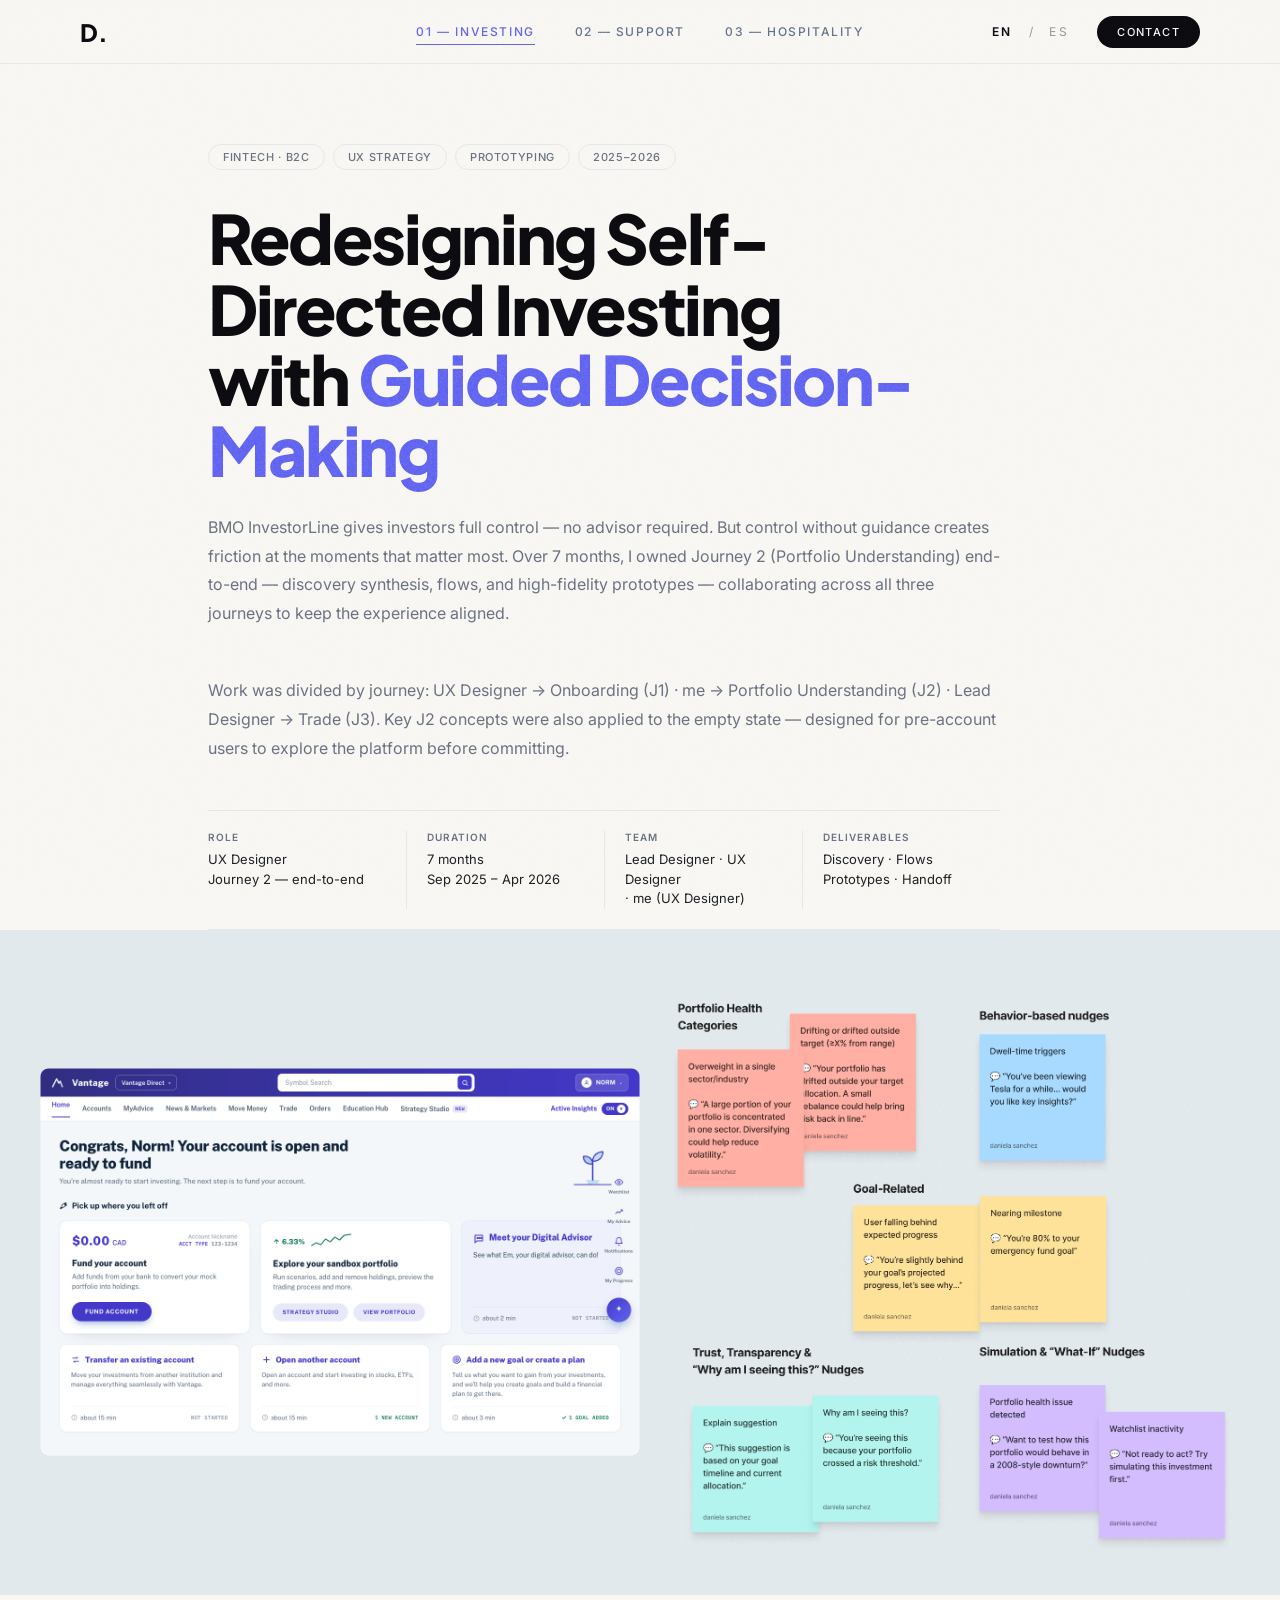
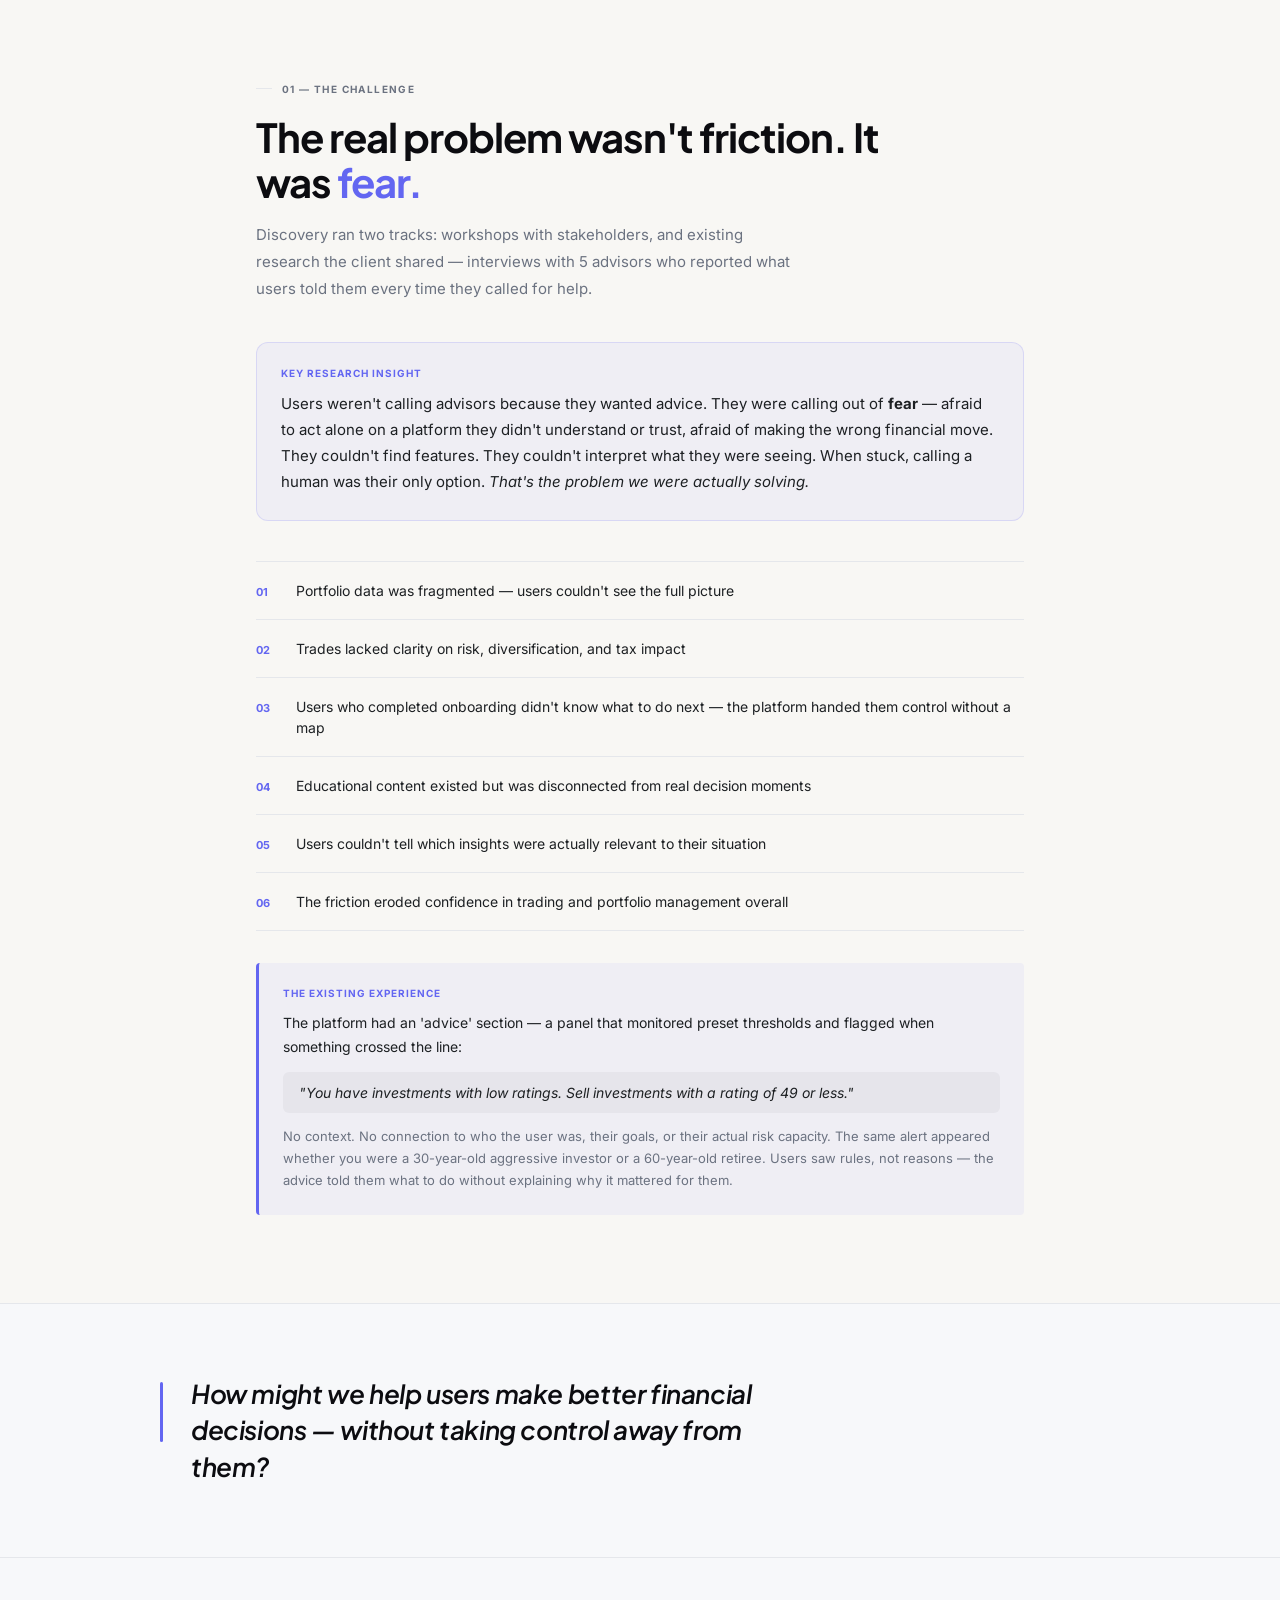
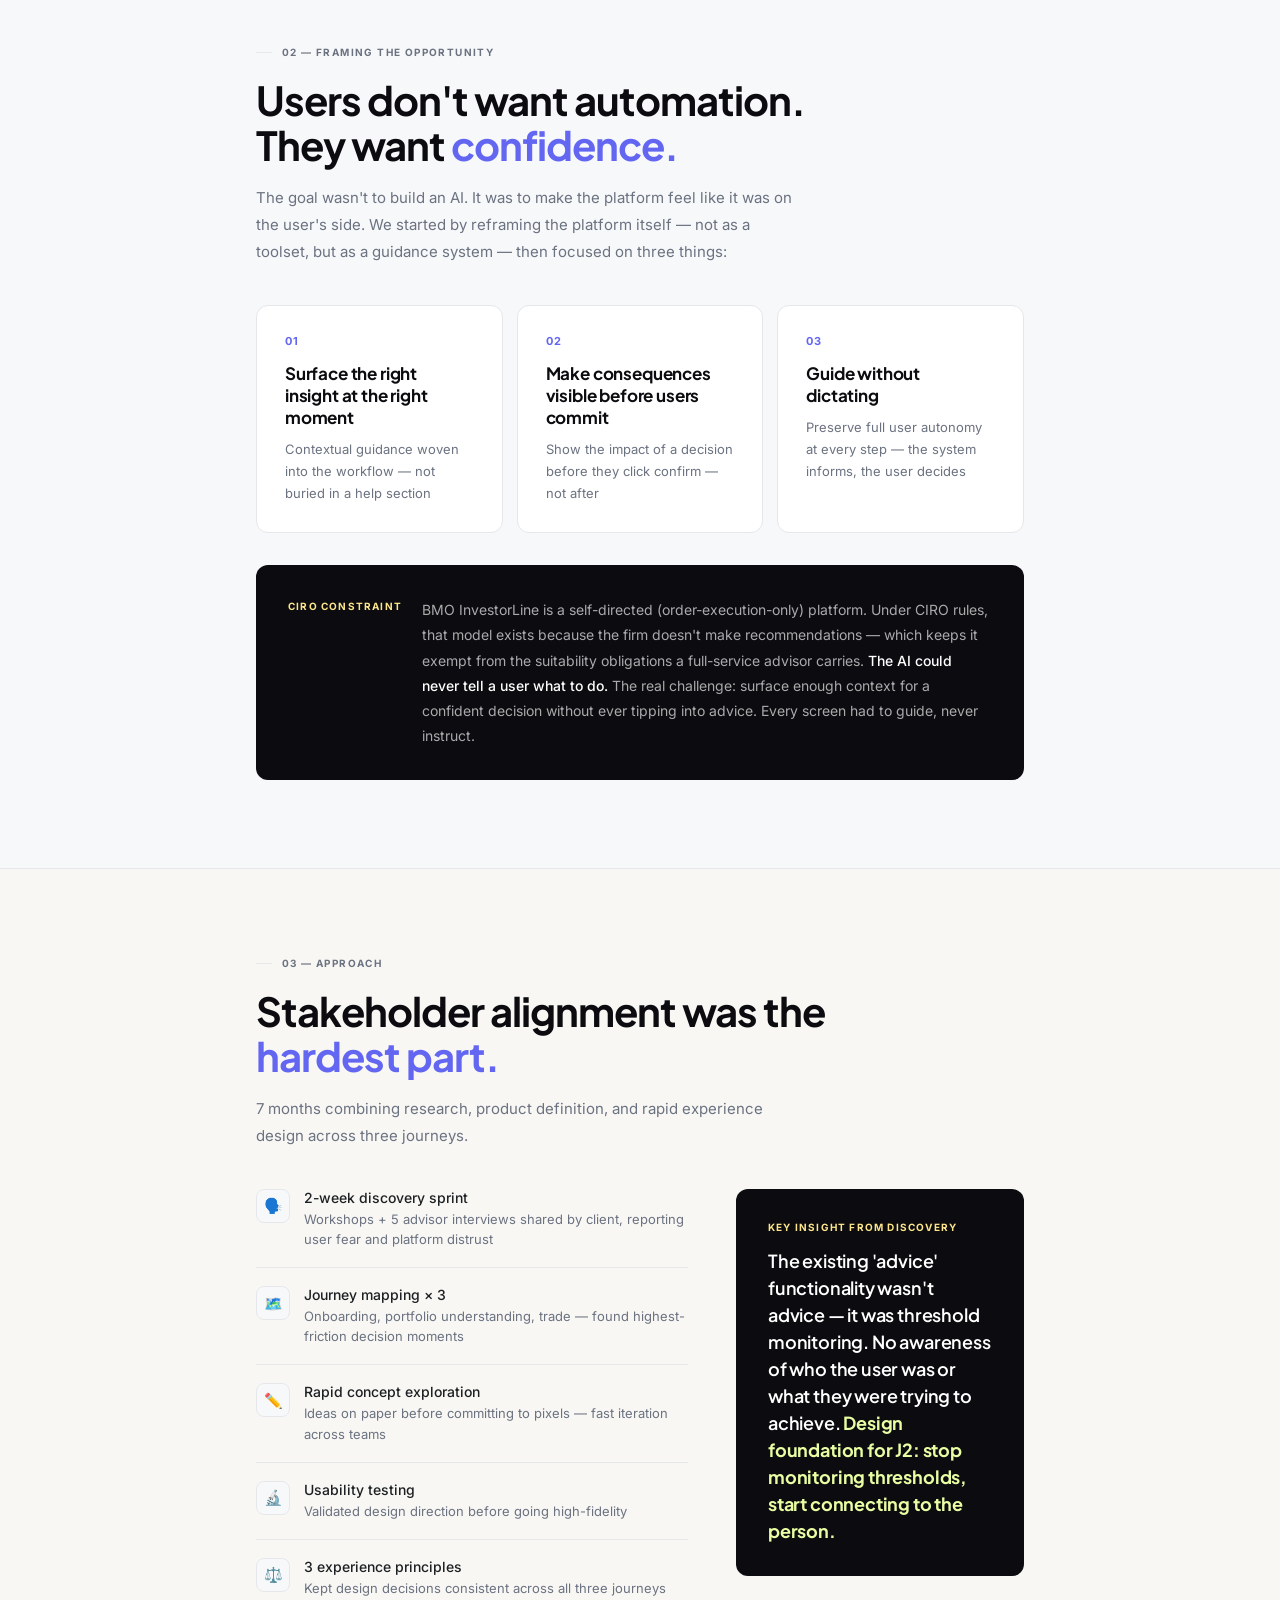
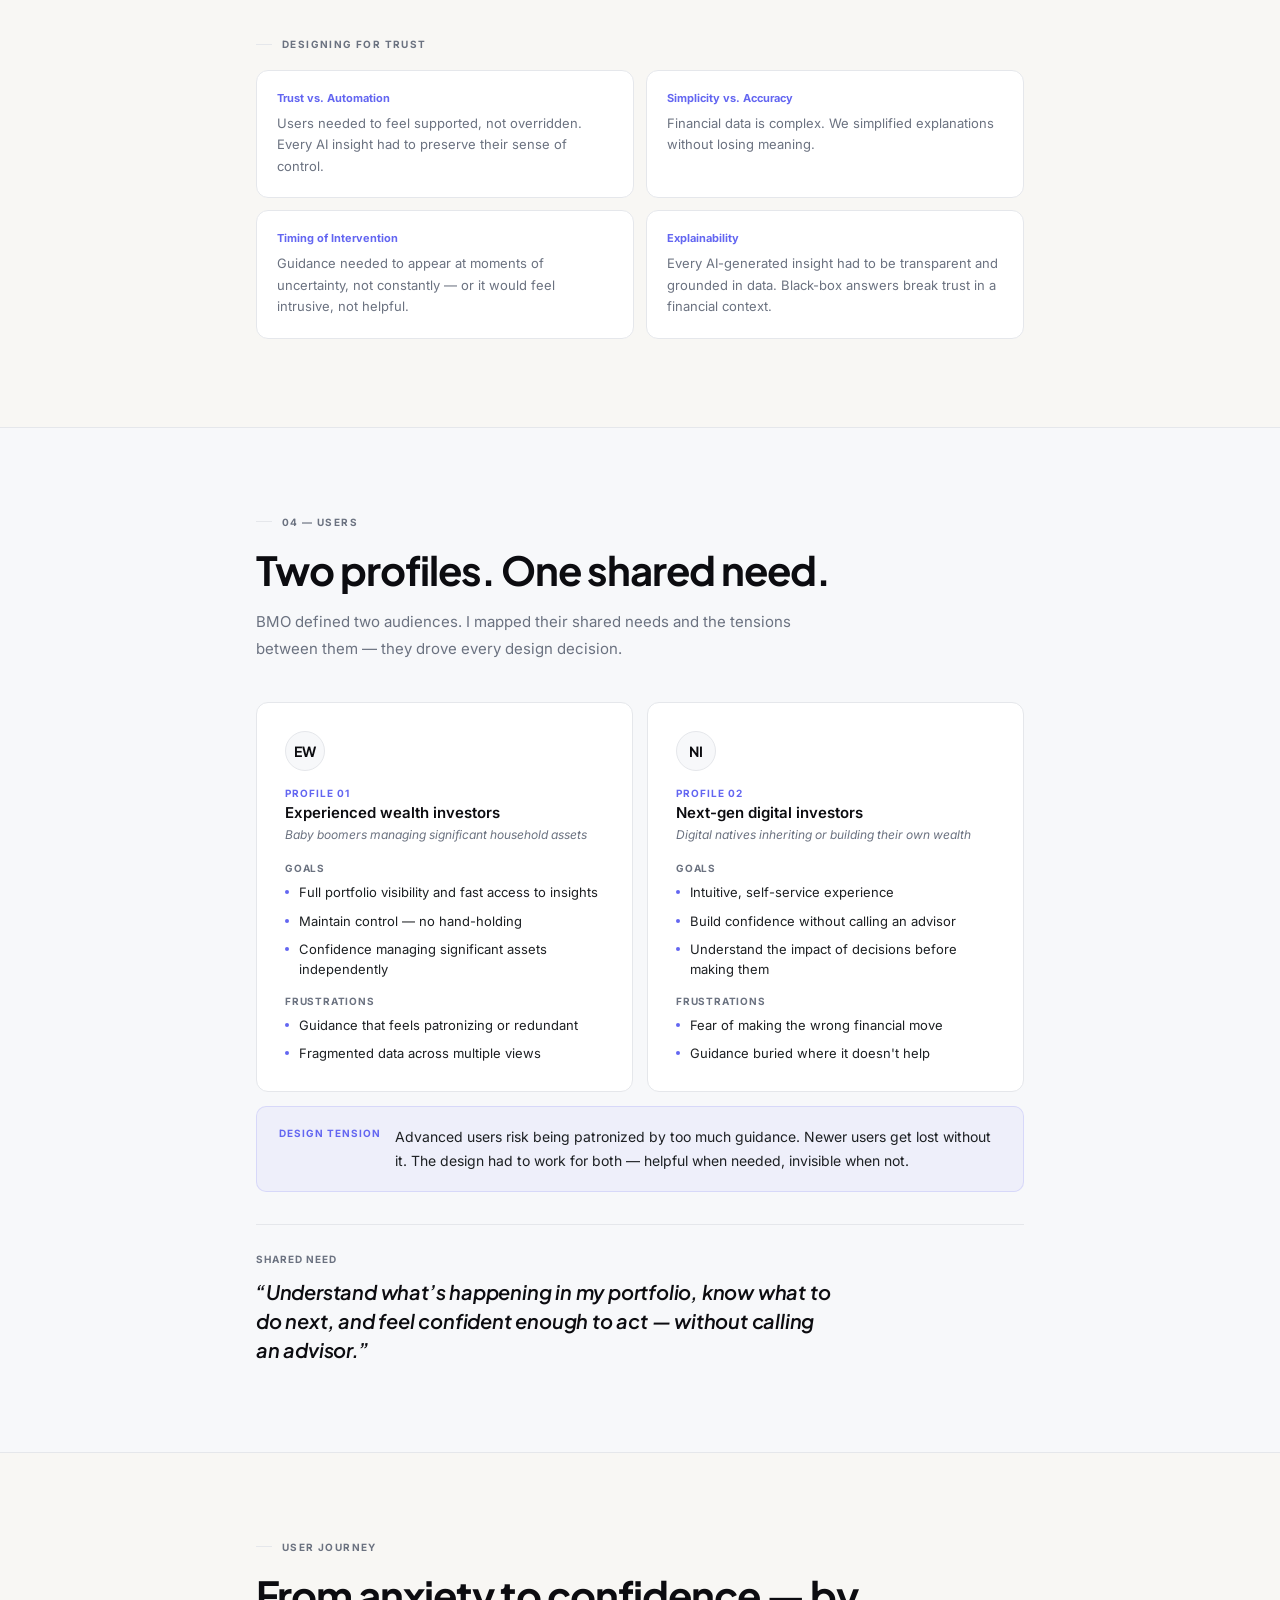
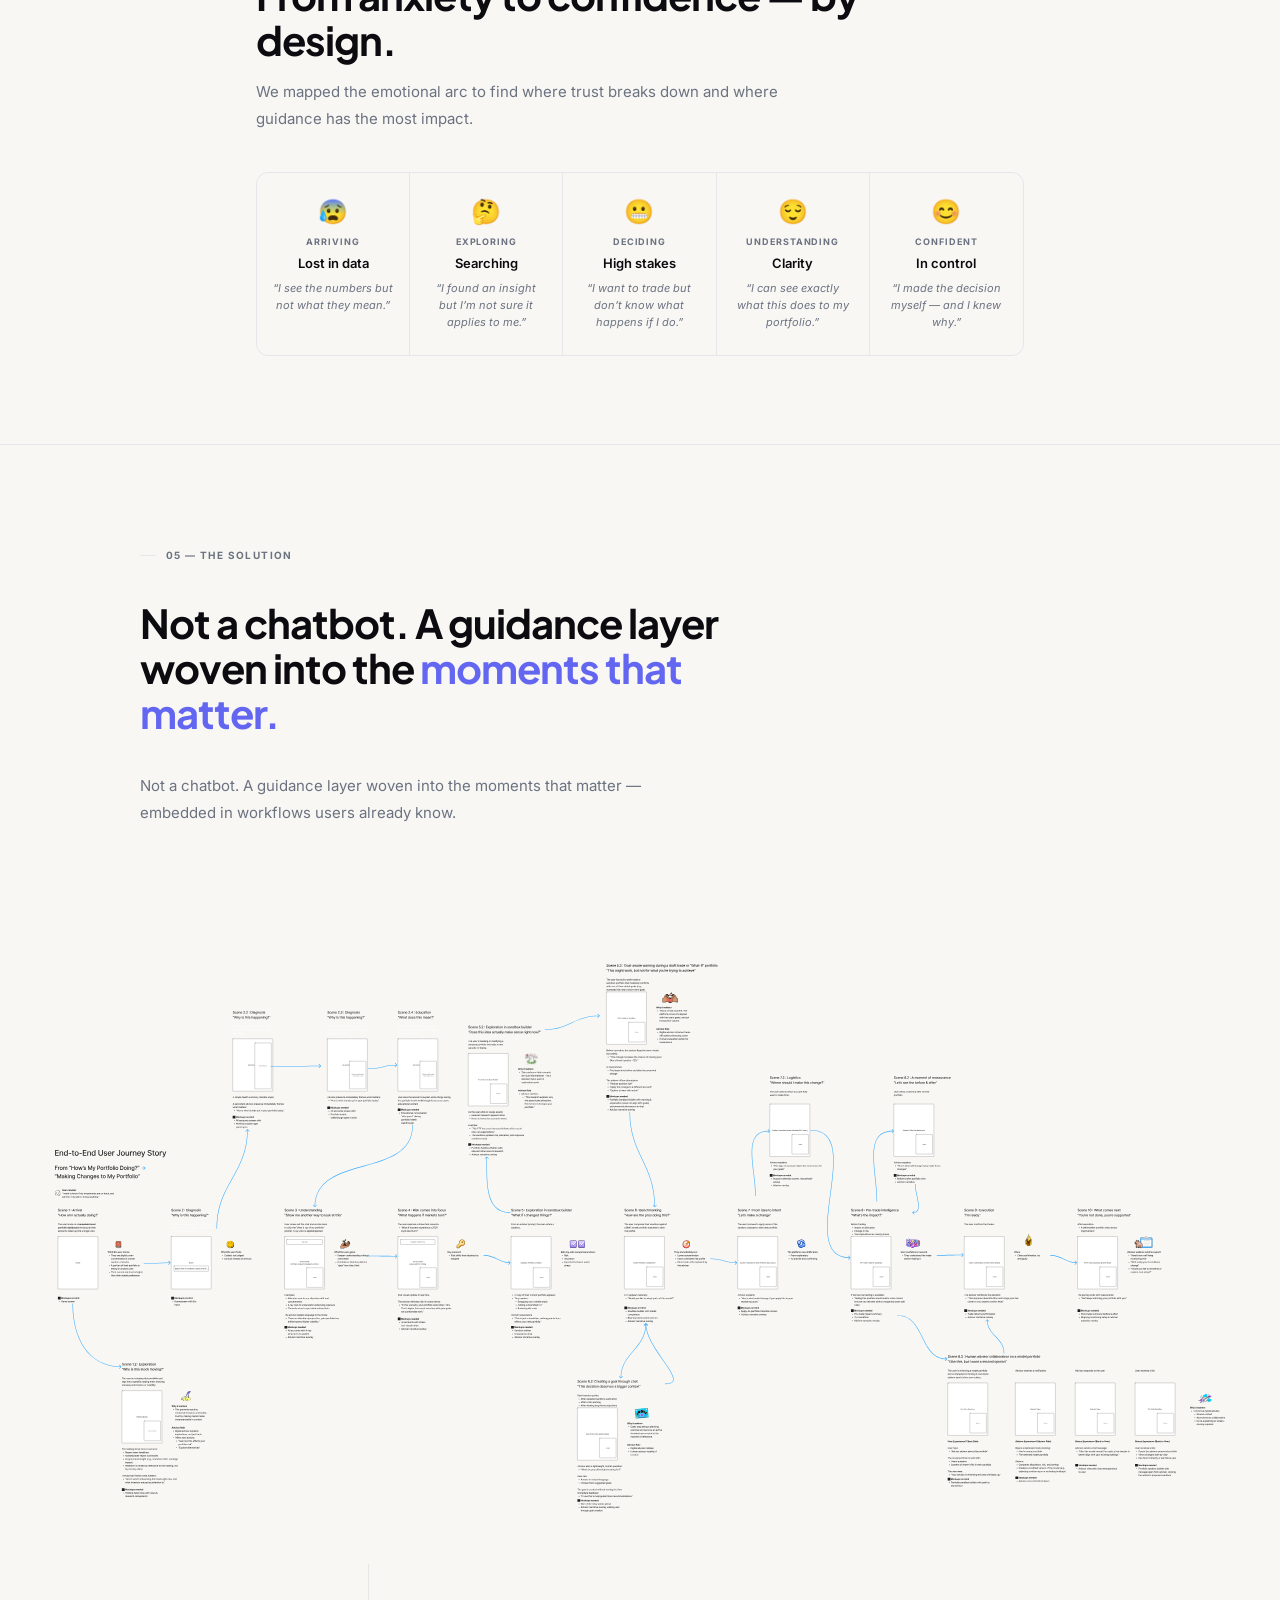
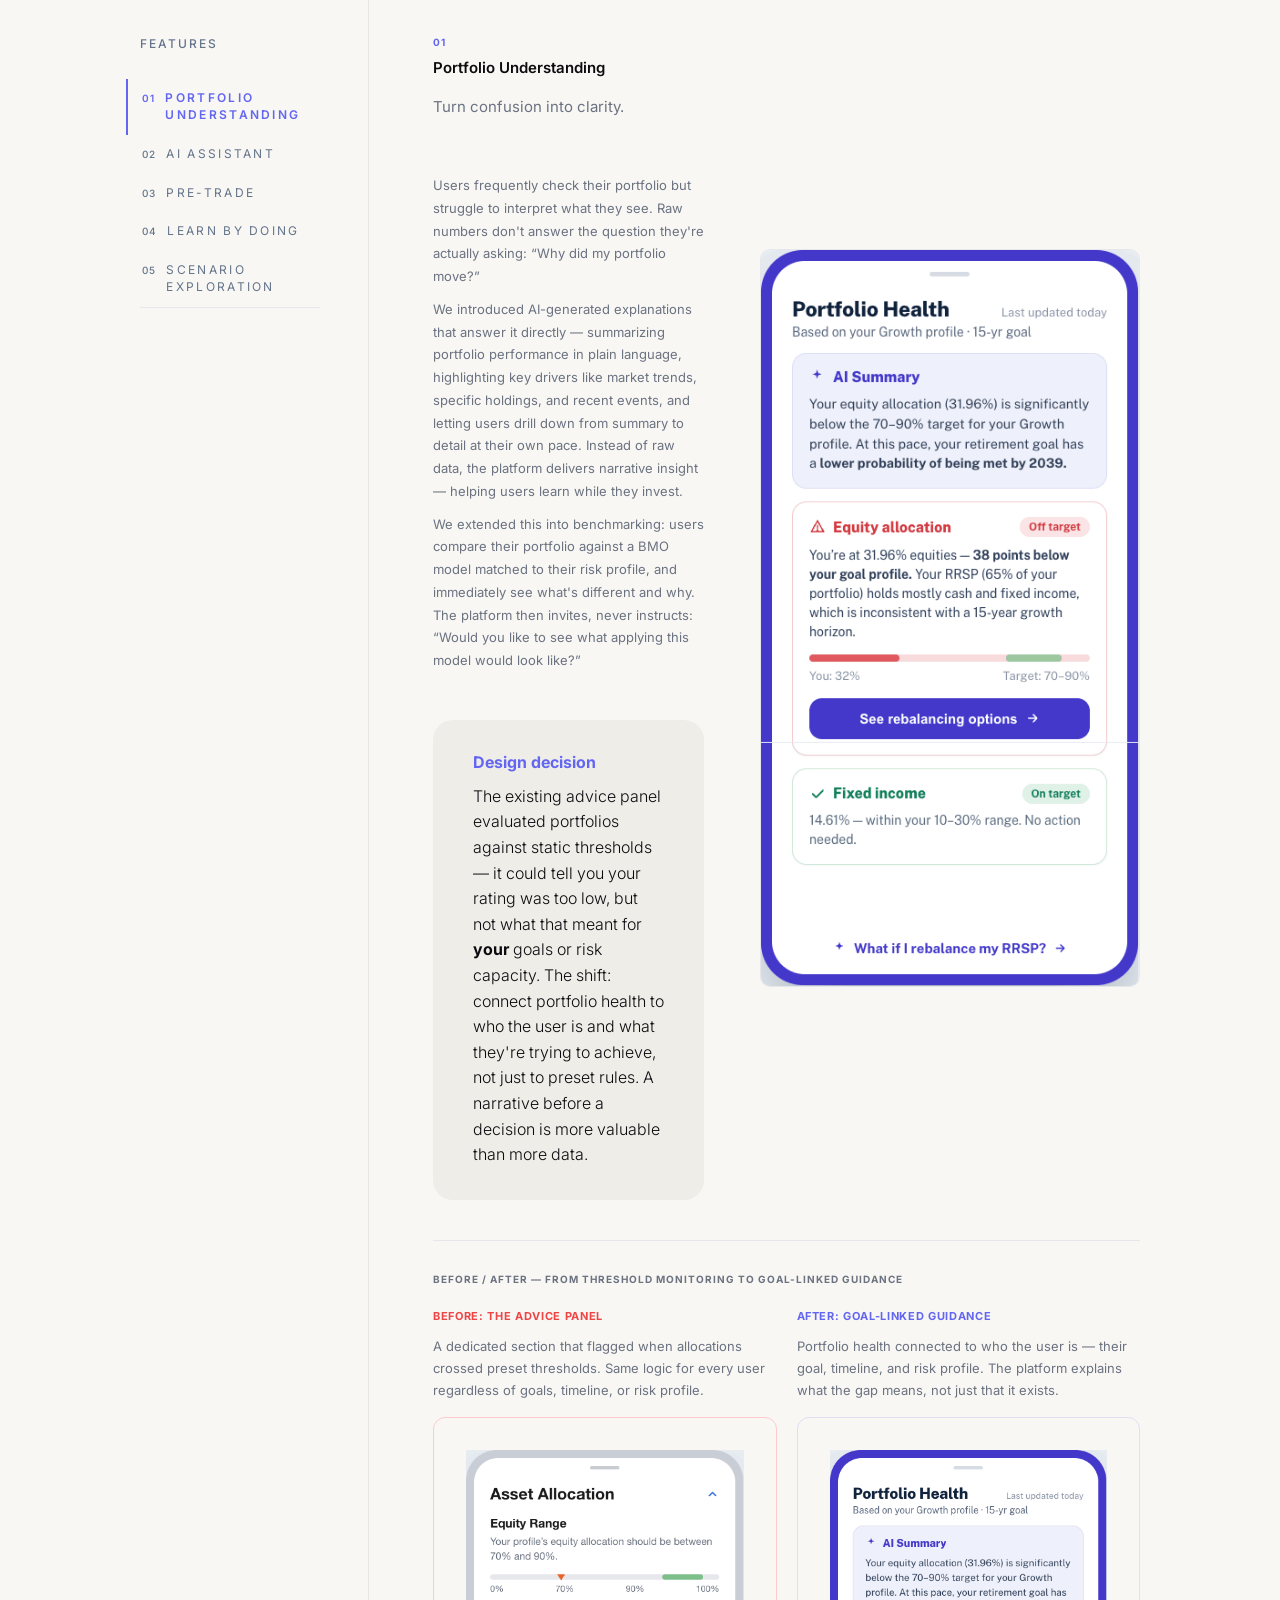
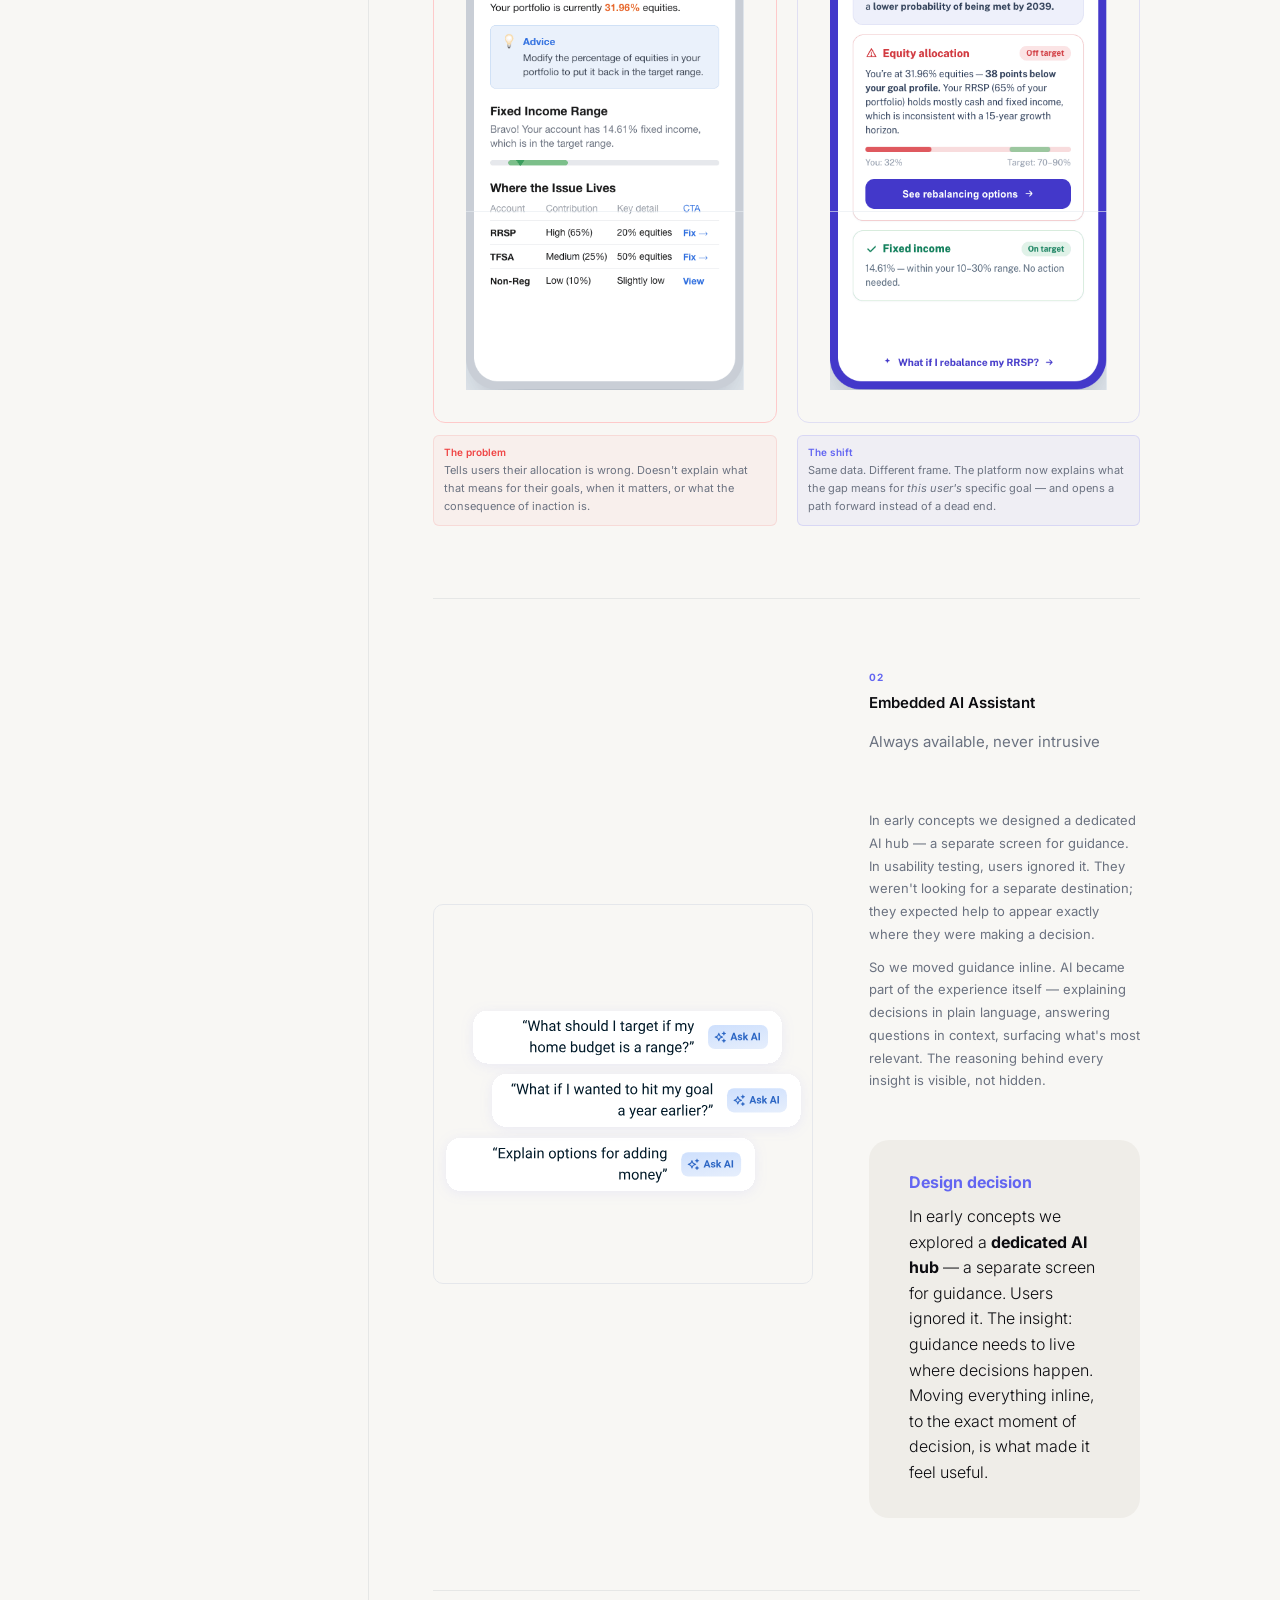
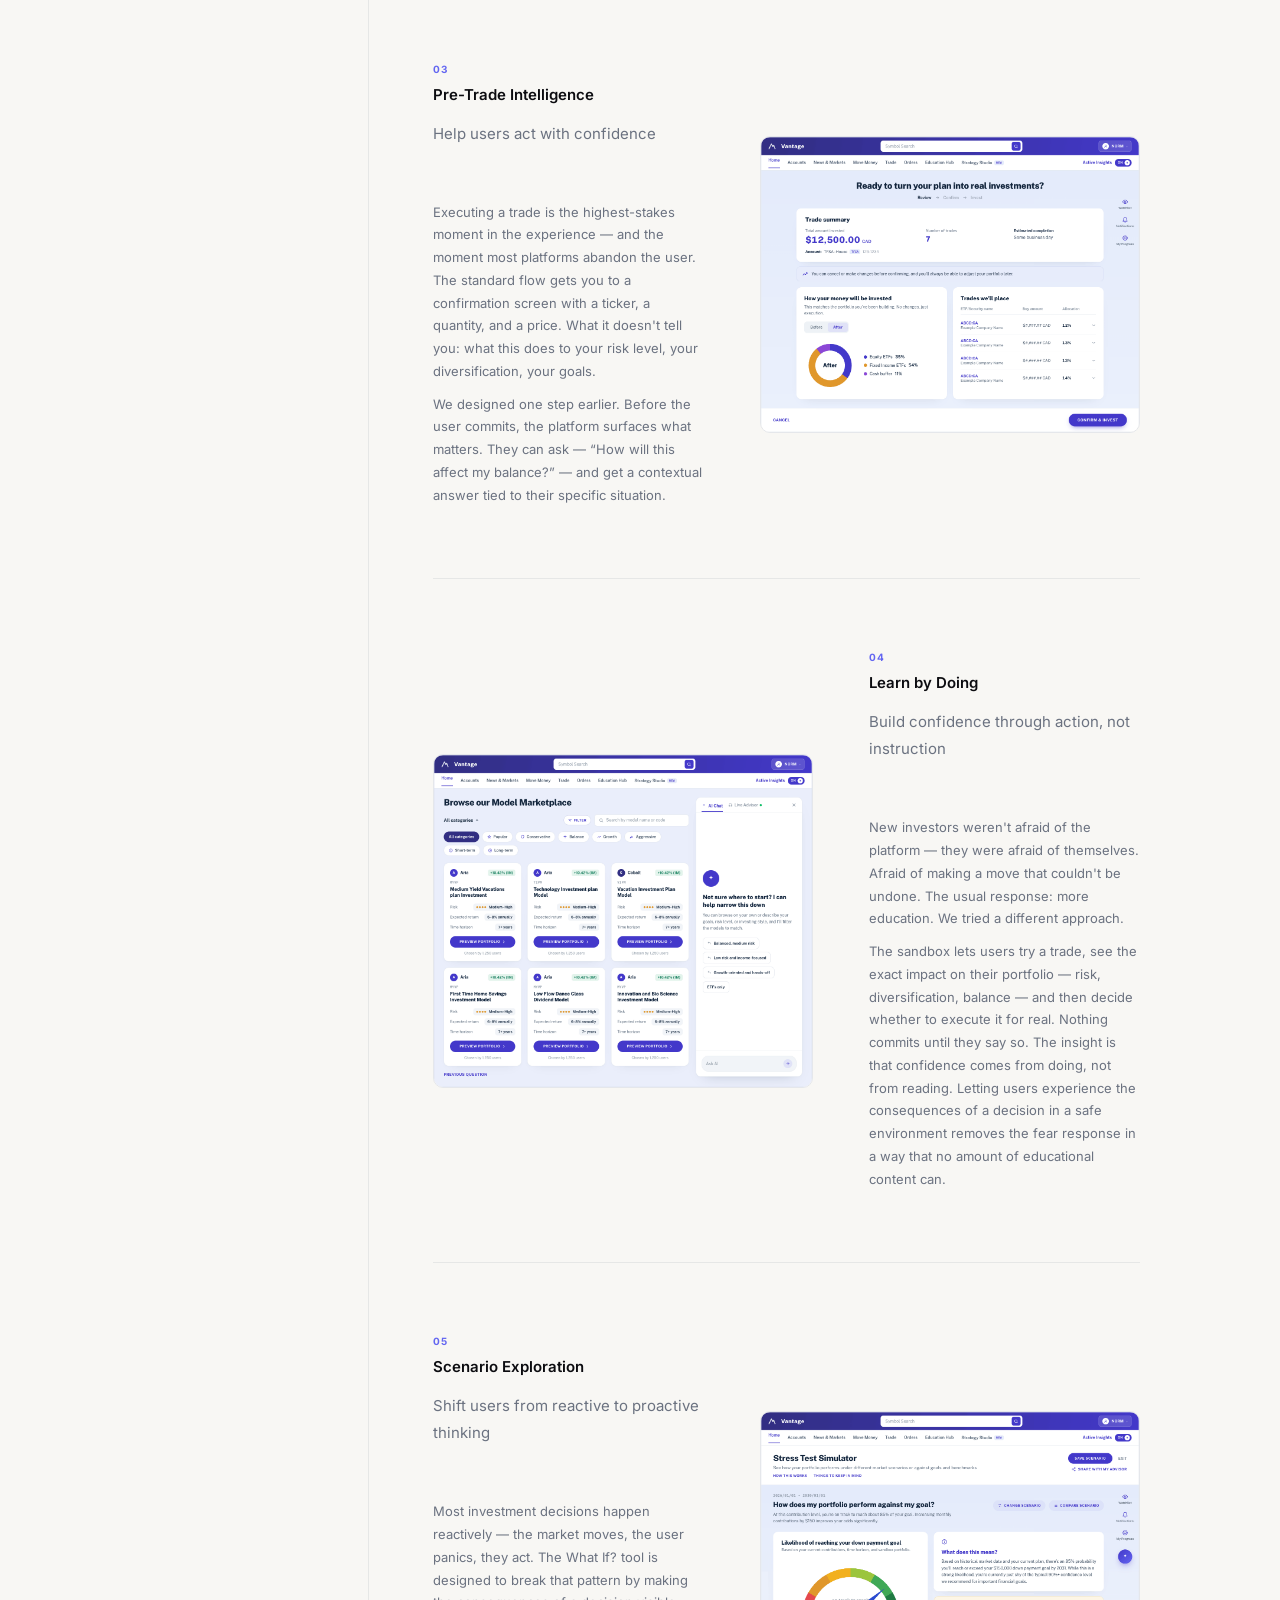
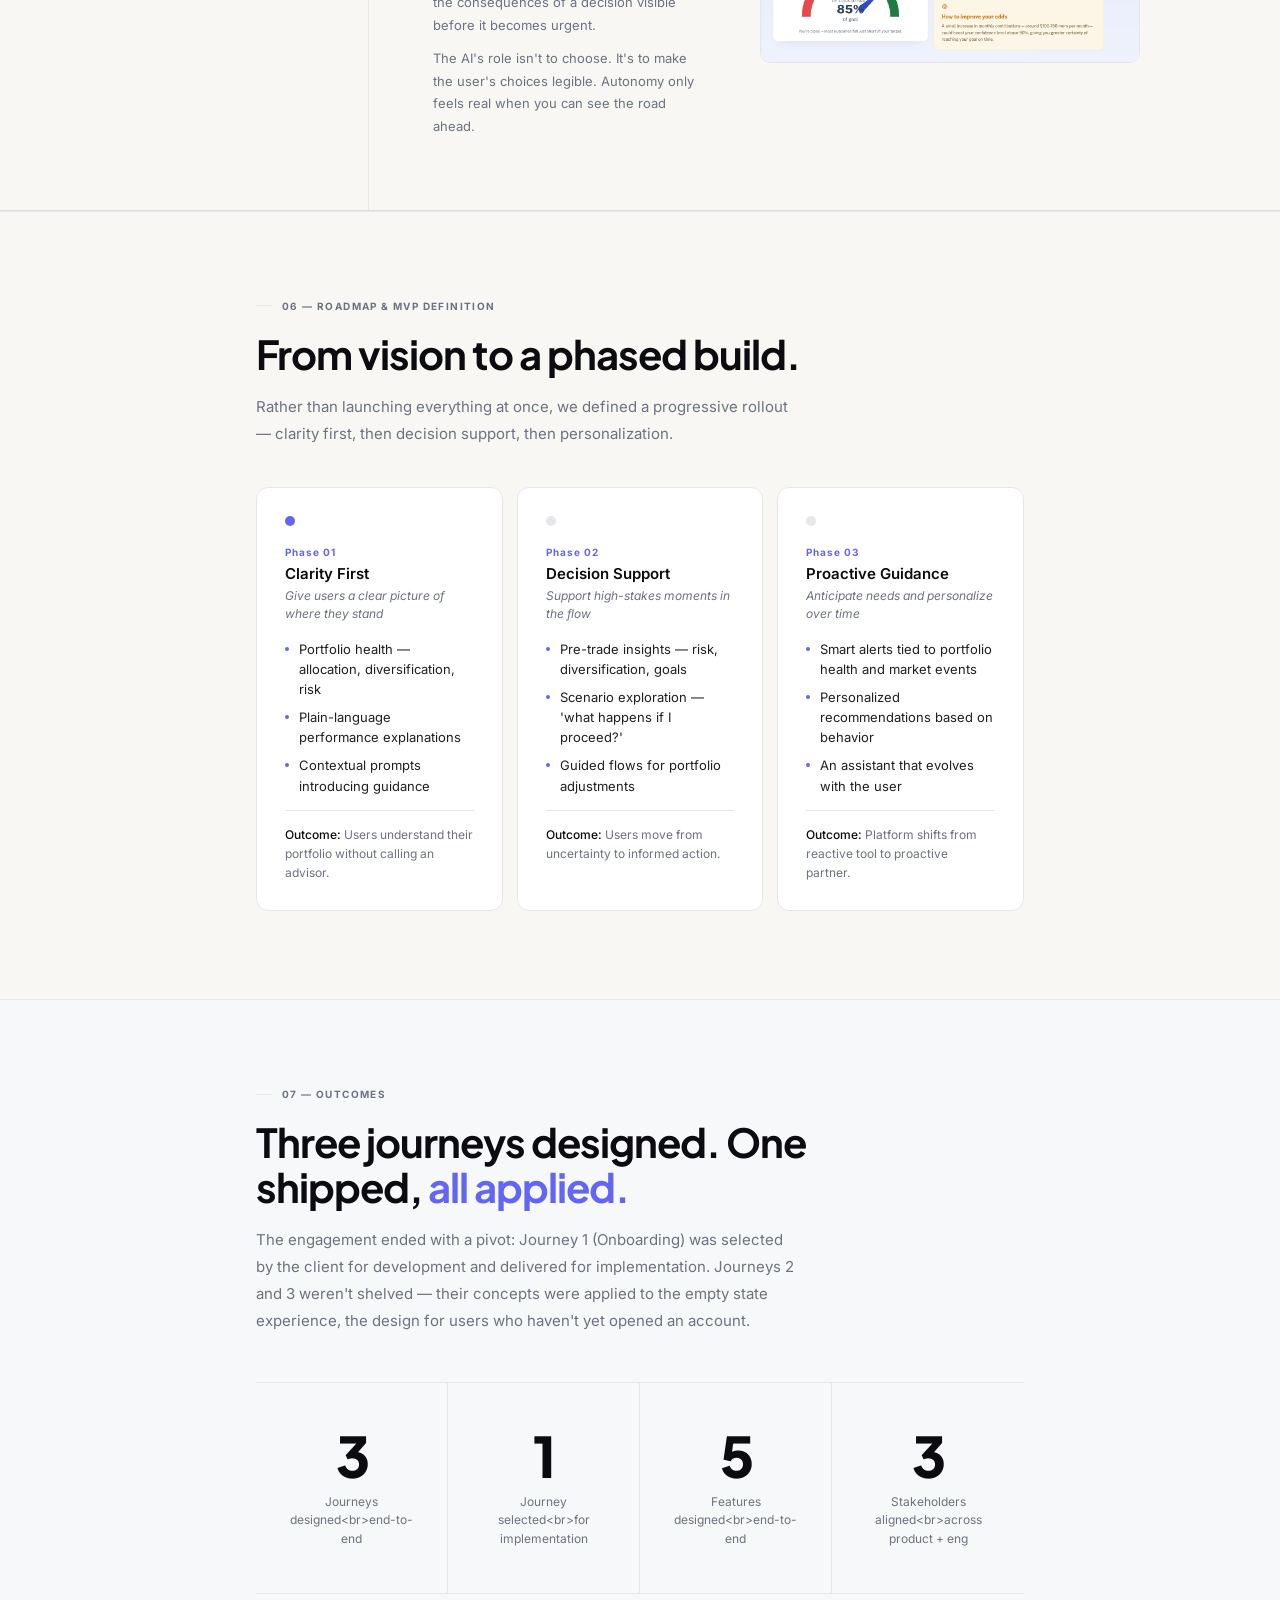
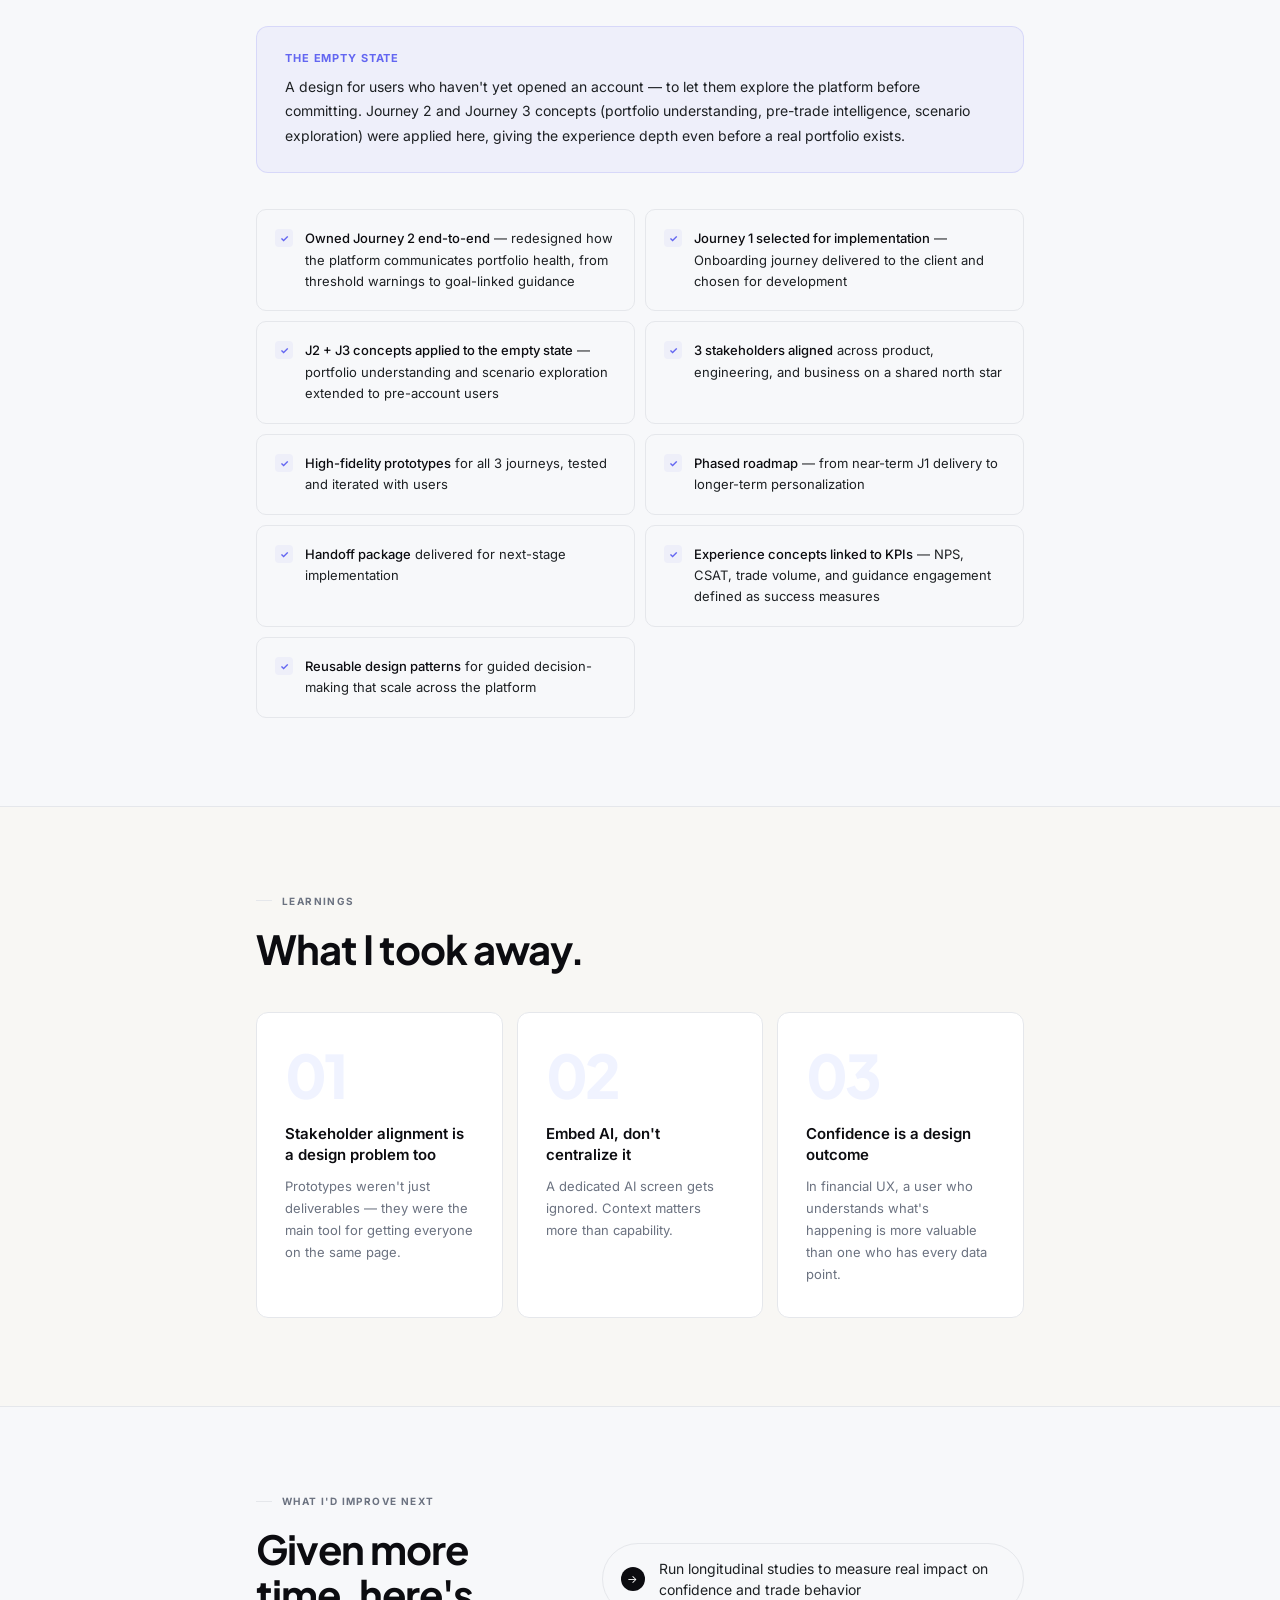
==== case-study-1.html @ 09b77dbe "fecha casestudy 3 y solutions en case study 1" ====
<!DOCTYPE html>
<html lang="en">
<head>
<meta charset="UTF-8">
<meta name="viewport" content="width=device-width, initial-scale=1.0">
<title>BMO InvestorLine — Case Study</title>
<link rel="preconnect" href="https://fonts.googleapis.com">
<link rel="preconnect" href="https://fonts.gstatic.com" crossorigin>
<link href="https://fonts.googleapis.com/css2?family=Plus+Jakarta+Sans:ital,wght@0,400;0,500;0,600;0,700;0,800;1,400;1,600&family=Inter:wght@300;400;500&display=swap" rel="stylesheet">
<link rel="stylesheet" href="css/styles.css">
</head>
<body>

<!-- TOP NAV -->
  <nav class="top-nav" id="top-nav">
    <div class="top-nav-inner">
      <a href="index.html" class="top-nav-logo">D.</a>
      <div class="top-nav-links">
        <a href="case-study-1.html" class="top-nav-link" data-i18n="nav_link_cs1">01 — Investing</a>
        <a href="case-study-2.html" class="top-nav-link" data-i18n="nav_link_cs2">02 — Support</a>
        <a href="case-study-3.html" class="top-nav-link" data-i18n="nav_link_cs3">03 — Hospitality</a>
      </div>
      <div class="top-nav-right">
        <div class="top-nav-lang">
          <button class="lang-btn active" data-lang="en">EN</button>
          <span class="lang-divider">/</span>
          <button class="lang-btn" data-lang="es">ES</button>
        </div>
        <a href="contact.html" class="top-nav-contact" data-i18n="nav_link_contact">Contact</a>
      </div>
    </div>
  </nav>

  <button class="hamburger" id="hamburger" aria-label="Open menu">
    <span></span><span></span><span></span>
  </button>
  <div class="mobile-overlay" id="mobile-overlay"></div>
  <nav class="mobile-menu" id="mobile-menu">
    <div>
      <div class="sidebar-logo"><a href="index.html">Daniela.</a></div>
      <div class="sidebar-nav">
        <a href="case-study-1.html" class="top-nav-link" style="padding:14px 0;font-size:13px;display:block;" data-i18n="nav_link_cs1">01 — Investing</a>
        <a href="case-study-2.html" class="top-nav-link" style="padding:14px 0;font-size:13px;display:block;" data-i18n="nav_link_cs2">02 — Support</a>
        <a href="case-study-3.html" class="top-nav-link" style="padding:14px 0;font-size:13px;display:block;" data-i18n="nav_link_cs3">03 — Hospitality</a>
        <a href="contact.html" class="nav-item" style="margin-top:8px;" data-i18n="nav_link_contact">Contact</a>
      </div>
    </div>
    <div class="lang-switcher">
      <button class="lang-btn active" data-lang="en">EN</button>
      <span class="lang-divider">/</span>
      <button class="lang-btn" data-lang="es">ES</button>
    </div>
  </nav>

<div class="page-wrapper">
<main class="main-content">

<!-- ══════════ HERO ══════════ -->
<div class="page">
<div class="hero">
  <div class="chips">
    <span class="chip" data-i18n="cs1_chip_industry">Fintech · B2C</span>
    <span class="chip" data-i18n="cs1_chip_ux">UX Strategy</span>
    <span class="chip" data-i18n="cs1_chip_proto">Prototyping</span>
    <span class="chip">2025–2026</span>
  </div>

  <h1 class="hero-title" data-i18n-html="cs1_hero_title">
    Redesigning Self-Directed Investing<br>
    with <span class="blue">Guided Decision-Making</span>
  </h1>

  <p class="hero-desc" data-i18n="cs1_hero_desc1">
    BMO InvestorLine gives investors full control — no advisor required. But control without guidance creates friction at the moments that matter most. Over 7 months, I owned Journey 2 (Portfolio Understanding) end-to-end — discovery synthesis, flows, and high-fidelity prototypes — collaborating across all three journeys to keep the experience aligned.
  </p>
  <p class="hero-desc" style="margin-top:16px;" data-i18n="cs1_hero_desc2">
    Work was divided by journey: UX Designer → Onboarding (J1) · me → Portfolio Understanding (J2) · Lead Designer → Trade (J3). Key J2 concepts were also applied to the empty state — designed for pre-account users to explore the platform before committing.
  </p>

  <div class="meta-strip">
    <div class="meta-col">
      <div class="mk" data-i18n="cs1_meta_role_label">Role</div>
      <div class="mv" data-i18n-html="cs1_meta_role_val">UX Designer<br>Journey 2 — end-to-end</div>
    </div>
    <div class="meta-col">
      <div class="mk" data-i18n="cs1_meta_duration_label">Duration</div>
      <div class="mv" data-i18n-html="cs1_meta_duration_val">7 months<br>Sep 2025 – Apr 2026</div>
    </div>
    <div class="meta-col">
      <div class="mk" data-i18n="cs1_meta_team_label">Team</div>
      <div class="mv" data-i18n-html="cs1_meta_team_val">Lead Designer · UX Designer<br>· me (UX Designer)</div>
    </div>
    <div class="meta-col">
      <div class="mk" data-i18n="cs1_meta_deliverables_label">Deliverables</div>
      <div class="mv" data-i18n-html="cs1_meta_deliverables_val">Discovery · Flows<br>Prototypes · Handoff</div>
    </div>
  </div>
</div>
</div>

<div style="display:flex; justify-content:center; align-items:center; padding:32px;overflow:hidden; background: #e2e9ed;">
  <img src="assets/images/case1-intro.jpg" style="border-radius:8px;width: 600px;object-fit:cover;object-position:top;" alt="BMO InvestorLine — Home">
  <img src="assets/images/case1-stickynotes.png" style="border-radius:8px;width: 600px;object-fit:cover;object-position:top;" alt="BMO InvestorLine — sticky notes discovery">
</div>

<!-- ══════════ 01 CHALLENGE ══════════ -->
<div class="divider"></div>
<div class="page">
<div class="s">
  <div class="slabel" data-i18n="cs1_ch_label">01 — The Challenge</div>
  <h2 class="sh" data-i18n-html="cs1_ch_h2">The real problem wasn't friction. It was <span class="blue">fear.</span></h2>
  <p class="ssub" data-i18n="cs1_challenge_p1">Discovery ran two tracks: workshops with stakeholders, and existing research the client shared — interviews with 5 advisors who reported what users told them every time they called for help.</p>

  <div class="card-blue" style="margin-bottom:32px; margin-top:32px;">
    <div style="font-size:10px;font-weight:700;letter-spacing:.1em;text-transform:uppercase;color:var(--blue);margin-bottom:12px;" data-i18n="cs1_ch_insight_label">Key research insight</div>
    <p style="font-size:15px;color:#1D2023;line-height:1.75;" data-i18n-html="cs1_ch_insight_body">Users weren't calling advisors because they wanted advice. They were calling out of <strong>fear</strong> — afraid to act alone on a platform they didn't understand or trust, afraid of making the wrong financial move. They couldn't find features. They couldn't interpret what they were seeing. When stuck, calling a human was their only option. <em>That's the problem we were actually solving.</em></p>
  </div>

  <div class="pain-list">
    <div class="pain-item"><span class="pn">01</span><span class="pt" data-i18n="cs1_challenge_new_li1">Portfolio data was fragmented — users couldn't see the full picture</span></div>
    <div class="pain-item"><span class="pn">02</span><span class="pt" data-i18n="cs1_challenge_new_li2">Trades lacked clarity on risk, diversification, and tax impact</span></div>
    <div class="pain-item"><span class="pn">03</span><span class="pt" data-i18n="cs1_challenge_new_li3">Users who completed onboarding didn't know what to do next — the platform handed them control without a map</span></div>
    <div class="pain-item"><span class="pn">04</span><span class="pt" data-i18n="cs1_challenge_new_li4">Educational content existed but was disconnected from real decision moments</span></div>
    <div class="pain-item"><span class="pn">05</span><span class="pt" data-i18n="cs1_challenge_new_li5">Users couldn't tell which insights were actually relevant to their situation</span></div>
    <div class="pain-item"><span class="pn">06</span><span class="pt" data-i18n="cs1_challenge_new_li6">The accumulated friction eroded confidence in trading and portfolio management overall</span></div>
  </div>

  <div style="margin-top:32px;padding:24px;border-left:3px solid var(--blue);background:var(--blue-bg);border-radius:4px;">
    <div style="font-size:10px;font-weight:700;letter-spacing:.1em;text-transform:uppercase;color:var(--blue);margin-bottom:12px;" data-i18n="cs1_challenge_existing_title">The existing experience</div>
    <p style="font-size:14px;color:#1D2023;line-height:1.75;margin-bottom:12px;" data-i18n="cs1_ch_existing_p1">The platform had an "advice" section — a panel that monitored preset thresholds and flagged when something crossed the line:</p>
    <blockquote style="padding:12px 16px;background:rgba(0,0,0,0.04);border-radius:6px;font-style:italic;font-size:14px;color:#1D2023;margin-bottom:12px;" data-i18n="cs1_challenge_existing_quote">"You have investments with low ratings. Sell investments with a rating of 49 or less."</blockquote>
    <p style="font-size:13px;color:var(--muted);line-height:1.7;" data-i18n="cs1_challenge_existing_after">No context. No connection to who the user was, their goals, or their actual risk capacity. The same alert appeared whether you were a 30-year-old aggressive investor or a 60-year-old retiree. Users saw rules, not reasons.</p>
  </div>
</div>
</div>

<!-- Pull quote -->
<div class="pull-wrap">
  <div class="pull-inner">
    <div class="pull-bar"></div>
    <p class="pull-text" data-i18n-html="cs1_pull_quote">How might we help users make better financial decisions — <span>without taking control away from them?</span></p>
  </div>
</div>

<!-- ══════════ 02 OPPORTUNITY ══════════ -->
<div class="bg">
<div class="page">
<div class="s">
  <div class="slabel" data-i18n="cs1_opportunity_title">02 — Framing the Opportunity</div>
  <h2 class="sh" data-i18n-html="cs1_opp_h2">Users don't want automation. They want <span class="blue">confidence.</span></h2>
  <p class="ssub" data-i18n="cs1_opp_sub">The goal wasn't to build an AI. It was to make the platform feel like it was on the user's side. We started by reframing the platform itself — not as a toolset, but as a guidance system — then focused on three things:</p>

  <div class="grid3">
    <div class="card fc"><span class="fc-n">01</span><div class="fc-title" data-i18n="cs1_opp_card1_title">Surface the right insight at the right moment</div><div class="fc-body" data-i18n="cs1_opp_card1_body">Contextual guidance woven into the workflow — not buried in a help section</div></div>
    <div class="card fc"><span class="fc-n">02</span><div class="fc-title" data-i18n="cs1_opp_card2_title">Make consequences visible before users commit</div><div class="fc-body" data-i18n="cs1_opp_card2_body">Show the impact of a decision before they click confirm — not after</div></div>
    <div class="card fc"><span class="fc-n">03</span><div class="fc-title" data-i18n="cs1_opp_card3_title">Guide without dictating</div><div class="fc-body" data-i18n="cs1_opp_card3_body">Preserve full user autonomy at every step — the system informs, the user decides</div></div>
  </div>

  <div class="dd" style="margin-top:32px;">
    <span class="dd-tag" data-i18n="cs1_ciro_tag">CIRO constraint</span>
    <p class="dd-body" data-i18n-html="cs1_ciro_body">BMO InvestorLine is a self-directed (order-execution-only) platform. Under CIRO rules, that model exists because the firm doesn't make recommendations — which keeps it exempt from the suitability obligations a full-service advisor carries. <strong>The AI could never tell a user what to do.</strong> The real challenge: surface enough context for a confident decision without ever tipping into advice. Every screen had to guide, never instruct.</p>
  </div>
</div>
</div>
</div>

<!-- ══════════ 03 APPROACH ══════════ -->
<div class="divider"></div>
<div class="page">
<div class="s">
  <div class="slabel" data-i18n="cs1_appr_label">03 — Approach</div>
  <h2 class="sh" data-i18n-html="cs1_appr_h2">Stakeholder alignment was the <span class="blue">hardest part.</span></h2>
  <p class="ssub" data-i18n="cs1_appr_sub">7 months combining research, product definition, and rapid experience design across three journeys.</p>

  <div class="approach-grid">
    <div class="steps">
      <div class="step"><div class="step-ico">🗣️</div><div><div class="sn" data-i18n="cs1_approach_step1_name">2-week discovery sprint</div><div class="sd" data-i18n="cs1_approach_step1_desc">Workshops + 5 advisor interviews shared by client, reporting user fear and platform distrust</div></div></div>
      <div class="step"><div class="step-ico">🗺️</div><div><div class="sn" data-i18n="cs1_approach_step2_name">Journey mapping × 3</div><div class="sd" data-i18n="cs1_approach_step2_desc">Onboarding, portfolio understanding, trade — found highest-friction decision moments</div></div></div>
      <div class="step"><div class="step-ico">✏️</div><div><div class="sn" data-i18n="cs1_approach_step3_name">Rapid concept exploration</div><div class="sd" data-i18n="cs1_approach_step3_desc">Ideas on paper before committing to pixels — fast iteration across teams</div></div></div>
      <div class="step"><div class="step-ico">🔬</div><div><div class="sn" data-i18n="cs1_approach_step4_name">Usability testing</div><div class="sd" data-i18n="cs1_approach_step4_desc">Validated design direction before going high-fidelity</div></div></div>
      <div class="step"><div class="step-ico">⚖️</div><div><div class="sn" data-i18n="cs1_approach_step5_name">3 experience principles</div><div class="sd" data-i18n="cs1_approach_step5_desc">Kept design decisions consistent across all three journeys</div></div></div>
    </div>
    <div class="card-dark">
      <span class="callout-tag" data-i18n="cs1_approach_insight_title">Key insight from discovery</span>
      <p class="callout-body" data-i18n-html="cs1_appr_dark_body">The existing "advice" functionality wasn't advice — it was threshold monitoring. No awareness of who the user was or what they were trying to achieve. <strong style="color:#E9FEA3;">Design foundation for J2: stop monitoring thresholds, start connecting to the person.</strong></p>
    </div>
  </div>

  <div style="margin-top:40px;">
    <div style="font-size:10px;font-weight:700;letter-spacing:.14em;text-transform:uppercase;color:var(--muted);margin-bottom:20px;display:flex;align-items:center;gap:10px;"><span style="width:16px;height:1px;background:var(--border);display:inline-block;"></span><span data-i18n="cs1_approach_trust_title">Designing for trust — 4 tensions every screen had to navigate</span></div>
    <div style="display:grid;grid-template-columns:1fr 1fr;gap:12px;">
      <div class="card" style="padding:20px;"><div style="font-size:11px;font-weight:700;color:var(--blue);margin-bottom:8px;" data-i18n="cs1_approach_trust_t1_title">Trust vs. Automation</div><p style="font-size:13px;color:var(--muted);line-height:1.65;" data-i18n="cs1_approach_trust_t1_body">Users needed to feel supported, not overridden. Every AI insight had to preserve their sense of control.</p></div>
      <div class="card" style="padding:20px;"><div style="font-size:11px;font-weight:700;color:var(--blue);margin-bottom:8px;" data-i18n="cs1_approach_trust_t2_title">Simplicity vs. Accuracy</div><p style="font-size:13px;color:var(--muted);line-height:1.65;" data-i18n="cs1_approach_trust_t2_body">Financial data is complex. We simplified explanations without losing meaning.</p></div>
      <div class="card" style="padding:20px;"><div style="font-size:11px;font-weight:700;color:var(--blue);margin-bottom:8px;" data-i18n="cs1_approach_trust_t3_title">Timing of Intervention</div><p style="font-size:13px;color:var(--muted);line-height:1.65;" data-i18n="cs1_approach_trust_t3_body">Guidance needed to appear at moments of uncertainty, not constantly — or it would feel intrusive, not helpful.</p></div>
      <div class="card" style="padding:20px;"><div style="font-size:11px;font-weight:700;color:var(--blue);margin-bottom:8px;" data-i18n="cs1_approach_trust_t4_title">Explainability</div><p style="font-size:13px;color:var(--muted);line-height:1.65;" data-i18n="cs1_approach_trust_t4_body">Every AI-generated insight had to be transparent and grounded in data. Black-box answers break trust in a financial context.</p></div>
    </div>
  </div>
</div>
</div>

<!-- ══════════ 04 USERS ══════════ -->
<div class="divider"></div>
<div class="bg">
<div class="page">
<div class="s">
  <div class="slabel" data-i18n="cs1_users_label">04 — Users</div>
  <h2 class="sh" data-i18n="cs1_users_h2">Two profiles. One shared need.</h2>
  <p class="ssub" data-i18n="cs1_users_subtitle">BMO defined two audiences. I mapped their shared needs and the tensions between them — they drove every design decision.</p>

  <div class="users-grid">
    <div class="card persona">
      <div class="p-init">EW</div>
      <div class="p-type" data-i18n="cs1_u1_type">Profile 01</div>
      <div class="p-name" data-i18n="cs1_user1_name">Experienced wealth investors</div>
      <div class="p-sub" data-i18n="cs1_user1_li1">Baby boomers managing significant household assets</div>
      <div class="p-label" data-i18n="cs1_u_goals_label">Goals</div>
      <div class="dlist">
        <div class="di" data-i18n="cs1_u1_goal1">Full portfolio visibility and fast access to insights</div>
        <div class="di" data-i18n="cs1_u1_goal2">Maintain control — no hand-holding</div>
        <div class="di" data-i18n="cs1_u1_goal3">Confidence managing significant assets independently</div>
      </div>
      <div class="p-label" data-i18n="cs1_u_frustrations_label">Frustrations</div>
      <div class="dlist">
        <div class="di" data-i18n="cs1_u1_frust1">Guidance that feels patronizing or redundant</div>
        <div class="di" data-i18n="cs1_u1_frust2">Fragmented data across multiple views</div>
      </div>
    </div>
    <div class="card persona">
      <div class="p-init">NI</div>
      <div class="p-type" data-i18n="cs1_u2_type">Profile 02</div>
      <div class="p-name" data-i18n="cs1_user2_name">Next-gen digital investors</div>
      <div class="p-sub" data-i18n="cs1_user2_li1">Digital natives inheriting or building their own wealth</div>
      <div class="p-label" data-i18n="cs1_u_goals_label">Goals</div>
      <div class="dlist">
        <div class="di" data-i18n="cs1_u2_goal1">Intuitive, self-service experience</div>
        <div class="di" data-i18n="cs1_u2_goal2">Build confidence without calling an advisor</div>
        <div class="di" data-i18n="cs1_u2_goal3">Understand the impact of decisions before making them</div>
      </div>
      <div class="p-label" data-i18n="cs1_u_frustrations_label">Frustrations</div>
      <div class="dlist">
        <div class="di" data-i18n="cs1_u2_frust1">Fear of making the wrong financial move</div>
        <div class="di" data-i18n="cs1_u2_frust2">Guidance buried where it doesn't help</div>
      </div>
    </div>
  </div>

  <div class="insight">
    <span class="ins-tag" data-i18n="cs1_insight_tag">Design tension</span>
    <span class="ins-text" data-i18n="cs1_insight_text">Advanced users risk being patronized by too much guidance. Newer users get lost without it. The design had to work for both — helpful when needed, invisible when not.</span>
  </div>

  <div class="shared-need">
    <div class="sn-label" data-i18n="cs1_shared_label">Shared need</div>
    <p class="sn-quote" data-i18n="cs1_shared_quote">"Understand what's happening in my portfolio, know what to do next, and feel confident enough to act — without calling an advisor."</p>
  </div>
</div>
</div>
</div>

<!-- ══════════ USER JOURNEY ══════════ -->
<div class="divider"></div>
<div class="page">
<div class="s">
  <div class="slabel" data-i18n="cs1_journey_label">User Journey</div>
  <h2 class="sh" data-i18n="cs1_journey_h2">From anxiety to confidence — by design.</h2>
  <p class="ssub" data-i18n="cs1_journey_sub">We mapped the emotional arc to find where trust breaks down and where guidance has the most impact.</p>

  <div class="journey">
    <div class="js"><div class="je">😰</div><div class="jst" data-i18n="cs1_j1_stage">Arriving</div><div class="jl" data-i18n="cs1_j1_label">Lost in data</div><div class="jq" data-i18n="cs1_j1_quote">"I see the numbers but not what they mean."</div></div>
    <div class="js"><div class="je">🤔</div><div class="jst" data-i18n="cs1_j2_stage">Exploring</div><div class="jl" data-i18n="cs1_j2_label">Searching</div><div class="jq" data-i18n="cs1_j2_quote">"I found an insight but I'm not sure it applies to me."</div></div>
    <div class="js"><div class="je">😬</div><div class="jst" data-i18n="cs1_j3_stage">Deciding</div><div class="jl" data-i18n="cs1_j3_label">High stakes</div><div class="jq" data-i18n="cs1_j3_quote">"I want to trade but don't know what happens if I do."</div></div>
    <div class="js"><div class="je">😌</div><div class="jst" data-i18n="cs1_j4_stage">Understanding</div><div class="jl" data-i18n="cs1_j4_label">Clarity</div><div class="jq" data-i18n="cs1_j4_quote">"I can see exactly what this does to my portfolio."</div></div>
    <div class="js"><div class="je">😊</div><div class="jst" data-i18n="cs1_j5_stage">Confident</div><div class="jl" data-i18n="cs1_j5_label">In control</div><div class="jq" data-i18n="cs1_j5_quote">"I made the decision myself — and I knew why."</div></div>
  </div>
</div>
</div>

<!-- ══════════ 05 SOLUTION ══════════ -->
<div class="divider"></div>
<div class="cs-solution-wrapper">

  <!-- Section header -->
  <div class="cs-solution-header">
    <div class="cs-solution-header-left">
      <span class="slabel" data-i18n="cs1_solution_label">05 — The Solution</span>
      <h2 class="sh" data-i18n-html="cs1_sol_h2">Not a chatbot. A guidance layer woven into the <span class="blue">moments that matter.</span></h2>
      <p class="ssub" data-i18n="cs1_solution_p1">Every design decision came back to one question: does this help users understand what's happening and act with confidence?</p>
    </div>
  </div>

  <!-- User journey map — full-width header visual -->
  <div style="padding:0 40px 40px;">
    <img src="assets/images/case1-userj.svg" style="border-radius:8px;width:100%;object-fit:cover;object-position:top;" alt="BMO InvestorLine — user journey map">
  </div>

  <!-- Body: sticky sidebar + scrollable features -->
  <div class="cs-solution-body">

    <!-- Sticky sidebar nav -->
    <div class="cs-solution-sidebar">
      <span class="cs-solution-sidebar-label">Features</span>
      <nav class="cs-solution-nav">
        <a class="cs-sol-link active" href="#cs1-f1" data-target="cs1-f1">
          <span class="cs-sol-link-num">01</span>
          <span class="cs-sol-link-text">Portfolio Understanding</span>
        </a>
        <a class="cs-sol-link" href="#cs1-f2" data-target="cs1-f2">
          <span class="cs-sol-link-num">02</span>
          <span class="cs-sol-link-text">AI Assistant</span>
        </a>
        <a class="cs-sol-link" href="#cs1-f3" data-target="cs1-f3">
          <span class="cs-sol-link-num">03</span>
          <span class="cs-sol-link-text">Pre-Trade</span>
        </a>
        <a class="cs-sol-link" href="#cs1-f4" data-target="cs1-f4">
          <span class="cs-sol-link-num">04</span>
          <span class="cs-sol-link-text">Learn by Doing</span>
        </a>
        <a class="cs-sol-link" href="#cs1-f5" data-target="cs1-f5">
          <span class="cs-sol-link-num">05</span>
          <span class="cs-sol-link-text">Scenario Exploration</span>
        </a>
      </nav>
    </div>

    <!-- Scrollable features -->
    <div class="cs-solution-features">

      <!-- ── Feature 01 ── -->
      <div class="cs-sol-feature" id="cs1-f1">
        <div class="cs-sol-feature-inner">
          <div class="cs-sol-feature-text">
            <div class="feat-n">01</div>
            <div class="feat-title" data-i18n="cs1_feature0_title">Portfolio Understanding</div>
            <p class="ssub" style="margin-top:12px;" data-i18n="cs1_feature0_goal">Turn confusion into clarity.</p>
            <p style="font-size:13px;color:var(--muted);line-height:1.75;margin-top:14px;" data-i18n="cs1_feature0_p1">Users frequently check their portfolio but struggle to interpret what they see. Raw numbers don't answer the question they're actually asking: "Why did my portfolio move?"</p>
            <p style="font-size:13px;color:var(--muted);line-height:1.75;margin-top:10px;" data-i18n-html="cs1_feature0_p2">We introduced AI-generated explanations that answer it directly — summarizing performance in plain language, highlighting key drivers like market trends and specific holdings, and letting users drill down at their own pace. Instead of raw data, the platform delivers <strong style="color:var(--black);">narrative insight</strong> — helping users learn while they invest.</p>
            <p style="font-size:13px;color:var(--muted);line-height:1.75;margin-top:10px;" data-i18n="cs1_feature0_p3">We extended this into benchmarking: users compare their portfolio against a BMO model matched to their risk profile, and immediately see what's different and why. The platform then invites, never instructs.</p>
            <div class="cs-sol-why">
              <h4 data-i18n="cs1_feature0_why_title">Design decision</h4>
              <p data-i18n-html="cs1_feature0_why_body">The existing advice panel evaluated portfolios against static thresholds — it could tell you your rating was too low, but not what that meant for <strong>your</strong> goals or risk capacity. The shift: connect portfolio health to who the user is and what they're trying to achieve, not just to preset rules. A narrative before a decision is more valuable than more data.</p>
            </div>
          </div>
          <div class="cs-sol-feature-image">
            <img src="assets/images/case1-health-after.jpg" alt="Portfolio health — goal-linked guidance" style="border:1px solid var(--border);">
          </div>
        </div>
        <!-- Before / After — full width inside this feature -->
        <div style="margin-top:40px;padding-top:32px;border-top:1px solid var(--border);">
          <div style="font-size:10px;font-weight:700;letter-spacing:.1em;text-transform:uppercase;color:var(--muted);margin-bottom:24px;" data-i18n="cs1_ba_title">Before / After — From Threshold Monitoring to Goal-Linked Guidance</div>
          <div style="display:grid;grid-template-columns:1fr 1fr;gap:20px;align-items:start;">
            <div>
              <div style="font-size:11px;font-weight:700;color:#ef4444;margin-bottom:12px;text-transform:uppercase;letter-spacing:.06em;" data-i18n="cs1_before_label">Before: The advice panel</div>
              <p style="font-size:13px;color:var(--muted);line-height:1.7;margin-bottom:16px;" data-i18n="cs1_ba_before_p">A dedicated section that flagged when allocations crossed preset thresholds. Same logic for every user regardless of goals, timeline, or risk profile.</p>
              <img src="assets/images/case1-health-before.jpg" style="padding:32px;width:100%;border-radius:12px;border:1px solid #fecaca;display:block;" alt="Before: Asset Allocation advice panel">
              <div style="margin-top:12px;padding:10px;background:rgba(239,68,68,.04);border:1px solid rgba(239,68,68,.12);border-radius:6px;">
                <div style="font-size:10px;color:#ef4444;font-weight:600;margin-bottom:4px;" data-i18n="cs1_ba_before_problem_title">The problem</div>
                <div style="font-size:11px;color:var(--muted);line-height:1.6;" data-i18n="cs1_ba_before_problem_text">Tells users their allocation is wrong. Doesn't explain what that means for their goals, when it matters, or what the consequence of inaction is.</div>
              </div>
            </div>
            <div>
              <div style="font-size:11px;font-weight:700;color:var(--blue);margin-bottom:12px;text-transform:uppercase;letter-spacing:.06em;" data-i18n="cs1_ba_after_title">After: Goal-linked guidance</div>
              <p style="font-size:13px;color:var(--muted);line-height:1.7;margin-bottom:16px;" data-i18n="cs1_ba_after_p">Portfolio health connected to who the user is — their goal, timeline, and risk profile. The platform explains what the gap means, not just that it exists.</p>
              <img src="assets/images/case1-health-after.jpg" style="padding:32px;width:100%;border-radius:12px;border:1px solid var(--blue-bd);display:block;" alt="After: Portfolio Health redesign">
              <div style="margin-top:12px;padding:10px;background:var(--blue-bg);border:1px solid var(--blue-bd);border-radius:6px;">
                <div style="font-size:10px;color:var(--blue);font-weight:600;margin-bottom:4px;" data-i18n="cs1_ba_shift_title">The shift</div>
                <div style="font-size:11px;color:var(--muted);line-height:1.6;" data-i18n-html="cs1_ba_shift_text">Same data. Different frame. The platform now explains what the gap means for <em>this user's</em> specific goal — and opens a path forward instead of a dead end.</div>
              </div>
            </div>
          </div>
        </div>
      </div>

      <!-- ── Feature 02 ── -->
      <div class="cs-sol-feature" id="cs1-f2">
        <div class="cs-sol-feature-inner cs-sol-feature-inner--reverse">
          <div class="cs-sol-feature-text">
            <div class="feat-n">02</div>
            <div class="feat-title" data-i18n="cs1_feature5_title">Embedded AI Assistant</div>
            <p class="ssub" style="margin-top:12px;" data-i18n="cs1_f2_goal">Always available, never intrusive</p>
            <p style="font-size:13px;color:var(--muted);line-height:1.75;margin-top:14px;" data-i18n="cs1_f2_p1">In early concepts we designed a dedicated AI hub — a separate screen for guidance. In usability testing, users ignored it. They weren't looking for a separate destination; they expected help to appear exactly where they were making a decision.</p>
            <p style="font-size:13px;color:var(--muted);line-height:1.75;margin-top:10px;" data-i18n="cs1_f2_p2">So we moved guidance inline. AI became part of the experience itself — explaining decisions in plain language, answering questions in context, surfacing what's most relevant. The reasoning behind every insight is visible, not hidden.</p>
            <div class="cs-sol-why">
              <h4 data-i18n="cs1_feature5_why_title">Design decision</h4>
              <p data-i18n-html="cs1_sol_dd_body">In early concepts we explored a <strong>dedicated AI hub</strong> — a separate screen for guidance. Users ignored it. The insight: guidance needs to live where decisions happen. Moving everything inline, to the exact moment of decision, is what made it feel useful.</p>
            </div>
          </div>
          <div class="cs-sol-feature-image">
            <img src="assets/images/case1-embed-ai.svg" alt="Embedded AI Assistant — inline guidance" style="border:1px solid var(--border);">
          </div>
        </div>
      </div>

      <!-- ── Feature 03 ── -->
      <div class="cs-sol-feature" id="cs1-f3">
        <div class="cs-sol-feature-inner">
          <div class="cs-sol-feature-text">
            <div class="feat-n">03</div>
            <div class="feat-title" data-i18n="cs1_feature3_title">Pre-Trade Intelligence</div>
            <p class="ssub" style="margin-top:12px;" data-i18n="cs1_f3_goal">Help users act with confidence</p>
            <p style="font-size:13px;color:var(--muted);line-height:1.75;margin-top:14px;" data-i18n="cs1_feature3_p1">Executing a trade is the highest-stakes moment — and the moment most platforms abandon the user. The standard flow: ticker, quantity, price. What it doesn't tell you: what this does to your risk, diversification, goals.</p>
            <p style="font-size:13px;color:var(--muted);line-height:1.75;margin-top:10px;" data-i18n="cs1_f3_p2">We designed one step earlier. Before the user commits, the platform surfaces what matters. They can ask — "How will this affect my balance?" — and get a contextual answer tied to their specific situation.</p>
          </div>
          <div class="cs-sol-feature-image">
            <img src="assets/images/case1-pretrade.jpg" alt="Pre-Trade Intelligence — contextual insight before executing" style="border:1px solid var(--border);">
          </div>
        </div>
      </div>

      <!-- ── Feature 04 ── -->
      <div class="cs-sol-feature" id="cs1-f4">
        <div class="cs-sol-feature-inner cs-sol-feature-inner--reverse">
          <div class="cs-sol-feature-text">
            <div class="feat-n">04</div>
            <div class="feat-title" data-i18n="cs1_feature1_title">Learn by Doing</div>
            <p class="ssub" style="margin-top:12px;" data-i18n="cs1_f4_goal">Build confidence through action, not instruction</p>
            <p style="font-size:13px;color:var(--muted);line-height:1.75;margin-top:14px;" data-i18n="cs1_f4_p1">New investors weren't afraid of the platform — they were afraid of themselves. Afraid of making a move that couldn't be undone. The usual response: more education. We tried a different approach.</p>
            <p style="font-size:13px;color:var(--muted);line-height:1.75;margin-top:10px;" data-i18n="cs1_feature1_p2">The sandbox lets users try a trade, see the exact impact, and decide whether to execute for real. Nothing commits until they say so. Confidence comes from doing, not reading.</p>
          </div>
          <div class="cs-sol-feature-image">
            <img src="assets/images/case1-learnbydoing.jpg" alt="Learn by Doing — sandbox trade simulation" style="border:1px solid var(--border);">
          </div>
        </div>
      </div>

      <!-- ── Feature 05 ── -->
      <div class="cs-sol-feature" id="cs1-f5">
        <div class="cs-sol-feature-inner">
          <div class="cs-sol-feature-text">
            <div class="feat-n">05</div>
            <div class="feat-title" data-i18n="cs1_feature2_title">Scenario Exploration</div>
            <p class="ssub" style="margin-top:12px;" data-i18n="cs1_f5_goal">Shift users from reactive to proactive thinking</p>
            <p style="font-size:13px;color:var(--muted);line-height:1.75;margin-top:14px;" data-i18n="cs1_feature2_p1">Most investment decisions happen reactively — the market moves, the user panics, they act. The What If? tool breaks that pattern by making consequences visible before a decision becomes urgent.</p>
            <p style="font-size:13px;color:var(--muted);line-height:1.75;margin-top:10px;" data-i18n="cs1_f5_p2">The AI's role isn't to choose. It's to make the user's choices legible. Autonomy only feels real when you can see the road ahead.</p>
          </div>
          <div class="cs-sol-feature-image">
            <img src="assets/images/case1-stresstest.jpg" alt="Scenario Exploration — What If tool" style="border:1px solid var(--border);">
          </div>
        </div>
      </div>

    </div><!-- /cs-solution-features -->
  </div><!-- /cs-solution-body -->
</div><!-- /cs-solution-wrapper -->

<!-- ══════════ 06 ROADMAP ══════════ -->
<div class="divider"></div>
<div class="page">
<div class="s">
  <div class="slabel" data-i18n="cs1_roadmap_label">06 — Roadmap &amp; MVP Definition</div>
  <h2 class="sh" data-i18n="cs1_road_h2">From vision to a phased build.</h2>
  <p class="ssub" data-i18n="cs1_road_sub">Rather than launching everything at once, we defined a progressive rollout — clarity first, then decision support, then personalization.</p>

  <div class="phase-grid">
    <div class="card ph">
      <div class="ph-dot on"></div>
      <div class="ph-n" data-i18n="cs1_ph1_n">Phase 01</div>
      <div class="ph-title" data-i18n="cs1_ph1_title">Clarity First</div>
      <div class="ph-focus" data-i18n="cs1_ph1_focus">Give users a clear picture of where they stand</div>
      <div class="dlist">
        <div class="di" data-i18n="cs1_ph1_d1">Portfolio health — allocation, diversification, risk</div>
        <div class="di" data-i18n="cs1_ph1_d2">Plain-language performance explanations</div>
        <div class="di" data-i18n="cs1_ph1_d3">Contextual prompts introducing guidance</div>
      </div>
      <div class="ph-outcome" data-i18n-html="cs1_ph1_outcome"><strong>Outcome:</strong> Users understand their portfolio without calling an advisor.</div>
    </div>
    <div class="card ph">
      <div class="ph-dot"></div>
      <div class="ph-n" data-i18n="cs1_ph2_n">Phase 02</div>
      <div class="ph-title" data-i18n="cs1_ph2_title">Decision Support</div>
      <div class="ph-focus" data-i18n="cs1_ph2_focus">Support high-stakes moments in the flow</div>
      <div class="dlist">
        <div class="di" data-i18n="cs1_ph2_d1">Pre-trade insights — risk, diversification, goals</div>
        <div class="di" data-i18n="cs1_ph2_d2">Scenario exploration — "what happens if I proceed?"</div>
        <div class="di" data-i18n="cs1_ph2_d3">Guided flows for portfolio adjustments</div>
      </div>
      <div class="ph-outcome" data-i18n-html="cs1_ph2_outcome"><strong>Outcome:</strong> Users move from uncertainty to informed action.</div>
    </div>
    <div class="card ph">
      <div class="ph-dot"></div>
      <div class="ph-n" data-i18n="cs1_ph3_n">Phase 03</div>
      <div class="ph-title" data-i18n="cs1_ph3_title">Proactive Guidance</div>
      <div class="ph-focus" data-i18n="cs1_ph3_focus">Anticipate needs and personalize over time</div>
      <div class="dlist">
        <div class="di" data-i18n="cs1_ph3_d1">Smart alerts tied to portfolio health and market events</div>
        <div class="di" data-i18n="cs1_ph3_d2">Personalized recommendations based on behavior</div>
        <div class="di" data-i18n="cs1_ph3_d3">An assistant that evolves with the user</div>
      </div>
      <div class="ph-outcome" data-i18n-html="cs1_ph3_outcome"><strong>Outcome:</strong> Platform shifts from reactive tool to proactive partner.</div>
    </div>
  </div>
</div>
</div>

<!-- ══════════ 07 OUTCOMES ══════════ -->
<div class="divider"></div>
<div class="bg">
<div class="page">
<div class="s">
  <div class="slabel" data-i18n="cs1_outcomes_label">07 — Outcomes</div>
  <h2 class="sh" data-i18n-html="cs1_out_h2">Three journeys designed. One shipped, <span class="blue">all applied.</span></h2>
  <p class="ssub" data-i18n="cs1_out_sub">The engagement ended with a pivot: Journey 1 (Onboarding) was selected by the client for development and delivered for implementation. Journeys 2 and 3 weren't shelved — their concepts were applied to the empty state experience, the design for users who haven't yet opened an account.</p>

  <div class="metrics">
    <div class="metric"><div class="m-n">3</div><div class="m-label" data-i18n="cs1_m1_label">Journeys designed<br>end-to-end</div></div>
    <div class="metric"><div class="m-n">1</div><div class="m-label" data-i18n="cs1_m2_label">Journey selected<br>for implementation</div></div>
    <div class="metric"><div class="m-n">5</div><div class="m-label" data-i18n="cs1_m3_label">Features designed<br>end-to-end</div></div>
    <div class="metric"><div class="m-n">3</div><div class="m-label" data-i18n="cs1_m4_label">Stakeholders aligned<br>across product + eng</div></div>
  </div>

  <div class="card-blue" style="margin:32px 0;padding:24px 28px;">
    <div style="font-size:11px;font-weight:700;letter-spacing:.08em;text-transform:uppercase;color:var(--blue);margin-bottom:10px;" data-i18n="cs1_outcomes_empty_title">The empty state</div>
    <p style="font-size:14px;color:var(--ink);line-height:1.75;margin:0;" data-i18n="cs1_empty_body">A design for users who haven't yet opened an account — to let them explore the platform before committing. Journey 2 and Journey 3 concepts (portfolio understanding, pre-trade intelligence, scenario exploration) were applied here, giving the experience depth even before a real portfolio exists.</p>
  </div>

  <div class="out-grid">
    <div class="out-tile"><div class="chk">✓</div><div class="out-t" data-i18n-html="cs1_out1"><strong>Owned Journey 2 end-to-end</strong> — redesigned how the platform communicates portfolio health, from threshold warnings to goal-linked guidance</div></div>
    <div class="out-tile"><div class="chk">✓</div><div class="out-t" data-i18n-html="cs1_out2"><strong>Journey 1 selected for implementation</strong> — Onboarding journey delivered to the client and chosen for development</div></div>
    <div class="out-tile"><div class="chk">✓</div><div class="out-t" data-i18n-html="cs1_out3"><strong>J2 + J3 concepts applied to the empty state</strong> — portfolio understanding and scenario exploration extended to pre-account users</div></div>
    <div class="out-tile"><div class="chk">✓</div><div class="out-t" data-i18n-html="cs1_out4"><strong>3 stakeholders aligned</strong> across product, engineering, and business on a shared north star</div></div>
    <div class="out-tile"><div class="chk">✓</div><div class="out-t" data-i18n-html="cs1_out5"><strong>High-fidelity prototypes</strong> for all 3 journeys, tested and iterated with users</div></div>
    <div class="out-tile"><div class="chk">✓</div><div class="out-t" data-i18n-html="cs1_out6"><strong>Phased roadmap</strong> — from near-term J1 delivery to longer-term personalization</div></div>
    <div class="out-tile"><div class="chk">✓</div><div class="out-t" data-i18n-html="cs1_out7"><strong>Handoff package</strong> delivered for next-stage implementation</div></div>
    <div class="out-tile"><div class="chk">✓</div><div class="out-t" data-i18n-html="cs1_out8"><strong>Experience concepts linked to KPIs</strong> — NPS, CSAT, trade volume, and guidance engagement defined as success measures</div></div>
    <div class="out-tile"><div class="chk">✓</div><div class="out-t" data-i18n-html="cs1_out9"><strong>Reusable design patterns</strong> for guided decision-making that scale across the platform</div></div>
  </div>
</div>
</div>
</div>

<!-- ══════════ LEARNINGS ══════════ -->
<div class="divider"></div>
<div class="page">
<div class="s">
  <div class="slabel" data-i18n="cs1_learn_label">Learnings</div>
  <h2 class="sh" data-i18n="cs1_learn_h2">What I took away.</h2>

  <div class="tk-grid">
    <div class="card tk"><div class="tk-n">01</div><div class="tk-title" data-i18n="cs1_takeaways_title2">Stakeholder alignment is a design problem too</div><div class="tk-body" data-i18n="cs1_takeaways_p2">Prototypes weren't just deliverables — they were the main tool for getting everyone on the same page.</div></div>
    <div class="card tk"><div class="tk-n">02</div><div class="tk-title" data-i18n="cs1_takeaways_title3">Embed AI, don't centralize it</div><div class="tk-body" data-i18n="cs1_takeaways_p3">A dedicated AI screen gets ignored. Context matters more than capability. Guidance needs to live where decisions happen.</div></div>
    <div class="card tk"><div class="tk-n">03</div><div class="tk-title" data-i18n="cs1_takeaways_title4">Confidence is a design outcome</div><div class="tk-body" data-i18n="cs1_takeaways_p4">In financial UX, a user who understands what's happening is more valuable than one who has every data point.</div></div>
  </div>
</div>
</div>

<!-- ══════════ WHAT NEXT ══════════ -->
<div class="divider"></div>
<div class="bg">
<div class="page">
<div class="s">
  <div class="next-grid">
    <div>
      <div class="slabel" data-i18n="cs1_whatnext_label">What I'd Improve Next</div>
      <h2 class="sh" style="margin-bottom:0;" data-i18n="cs1_whatnext_h2">Given more time, here's where I'd go.</h2>
    </div>
    <div class="pills" style="margin-top:48px;">
      <div class="pill"><div class="pa">→</div><span class="pt" data-i18n="cs1_whatnext_li1">Run longitudinal studies to measure real impact on confidence and trade behavior</span></div>
      <div class="pill"><div class="pa">→</div><span class="pt" data-i18n="cs1_whatnext_li2">Add user-controlled guidance levels — research showed people want different amounts of help</span></div>
      <div class="pill"><div class="pa">→</div><span class="pt" data-i18n="cs1_whatnext_li3">Give the onboarding journey another concept testing round — it needed more time</span></div>
    </div>
  </div>
</div>
</div>
</div>

<!-- ══════════ CLOSING ══════════ -->
<div class="closing-wrap">
<div class="page">
<div class="s">
  <div class="slabel light" data-i18n="cs1_closing_label">Closing thought</div>
  <h2 class="sh white" data-i18n-html="cs1_closing_h2">Designing for financial decisions isn't just about usability — it's about <span class="blue">responsibility.</span></h2>
  <p class="closing-sub" data-i18n="cs1_closing_sub">The goal isn't to make decisions for users, but to help them make better ones.</p>
</div>
</div>
</div>

<!-- FOOTER -->
<div class="footer">
  <a class="f-link" href="index.html"><div class="arr">←</div> <span data-i18n="cs1_footer_back">Back to work</span></a>
  <span class="f-logo">D.</span>
  <a class="f-link" href="case-study-2.html"><span data-i18n="cs1_footer_next">02 — Support Tool</span> <div class="arr">→</div></a>
</div>

<script src="js/translations.js"></script>
<script src="js/main.js"></script>

</main>
</div>
<script src="js/motion.js"></script>
</body>
</html>
---- css/styles.css ----
/* ===== IMPORTS ===== */
@import url('https://fonts.googleapis.com/css2?family=Plus+Jakarta+Sans:ital,wght@0,300;0,400;0,500;0,600;0,700;0,800;1,400;1,600&family=Inter:wght@300;400;500;600;700&display=swap');

/* ===== DESIGN TOKENS ===== */
:root {
  --blue: #6366F1;
  --purple: #6366F1;
  --black: #0C0C10;
  --text-dark: #0C0C10;
  --grey: #64748B;
  --light: #F8F7F4;
  --bg-alt: #EFEDE8;
  --yellow: #FDE68A;
  --blue-bg:   rgba(99, 102, 241, 0.06);
  --blue-bd:   rgba(99, 102, 241, 0.16);
  --ink:       #1D2023;
  --muted:     #6B7280;
  --border:    #E5E7EB;
  --surface:   #F7F8FA;
  --max:       960px;
  --px:        48px;

  --gradient-blue: linear-gradient(135deg, #6366F1, #4F46E5);

  --topnav-height: 64px;
  --content-max: 1120px;

  /* Premium easing tokens */
  --ease-out-expo: cubic-bezier(0.16, 1, 0.3, 1);
  --ease-out-back: cubic-bezier(0.34, 1.56, 0.64, 1);
  --ease-smooth: cubic-bezier(0.25, 0.46, 0.45, 0.94);

  /* Responsive horizontal padding — content stays constrained, backgrounds stay full-width */
  --h-pad: 24px;
}

/* ===== RESET ===== */
*,
*::before,
*::after {
  margin: 0;
  padding: 0;
  box-sizing: border-box;
}

html {
  scroll-behavior: smooth;
}

/* ─── Responsive horizontal padding ─────────────────────────────────────────
   All sections use padding-left/right: var(--h-pad).
   Backgrounds stay full viewport width; content is constrained.
─────────────────────────────────────────────────────────────────────────── */
@media (min-width: 768px) {
  :root {
    --h-pad: 48px;
  }
}

@media (min-width: 1024px) {
  :root {
    --h-pad: 140px;
  }
}

/* At 1440px+: content centers at 1312px max, backgrounds remain full-width */
@media (min-width: 1440px) {
  :root {
    --h-pad: max(64px, calc((100vw - var(--content-max)) / 2));
  }
}

body {
  font-family: 'Inter', sans-serif;
  background-color: var(--light);
  color: var(--text-dark);
  overflow-x: hidden;
  min-height: 100vh;
}

/* Figma Noise Effect Overlay */
body::after {
content: "";
    position: fixed;
    top: 0;
    left: 0;
    width: 100vw;
    height: 100vh;
    pointer-events: none;
    z-index: 9999;
    background-image: url(noise.png);
    background-size: 100px 100px;
    opacity: 0.1;
    mix-blend-mode: overlay;
}

a {
  text-decoration: none;
  color: var(--purple);
}

ul {
  list-style: none;
}

img {
  max-width: 100%;
  height: auto;
  display: block;
}

/* ===== LAYOUT ===== */
/* ===== TOP NAVIGATION ===== */
.top-nav {
  position: fixed;
  top: 0;
  left: 0;
  right: 0;
  z-index: 200;
  background-color: rgba(248, 247, 244, 0.9);
  backdrop-filter: blur(16px);
  -webkit-backdrop-filter: blur(16px);
  border-bottom: 1px solid rgba(0, 0, 0, 0.06);
  height: var(--topnav-height);
  display: flex;
  align-items: center;
  transition: transform 0.4s cubic-bezier(0.25, 0.46, 0.45, 0.94),
    opacity 0.4s cubic-bezier(0.25, 0.46, 0.45, 0.94);
  will-change: transform;
}

.top-nav.nav-hidden {
  transform: translateY(-100%);
  opacity: 0;
}

.top-nav-inner {
  max-width: var(--content-max);
  width: 100%;
  margin: 0 auto;
  display: grid;
  grid-template-columns: 1fr auto 1fr;
  align-items: center;
  gap: 32px;
}

/* Left: Logo */
.top-nav-logo {
  font-family: 'Plus Jakarta Sans', sans-serif;
  font-weight: 800;
  font-size: 24px;
  color: var(--black);
  letter-spacing: -0.5px;
  text-decoration: none;
  line-height: 1;
  white-space: nowrap;
}

/* Center: Case study links */
.top-nav-links {
  display: flex;
  align-items: center;
  gap: 40px;
  justify-content: center;
}

.top-nav-link {
  font-family: 'Inter', sans-serif;
  font-size: 12px;
  font-weight: 500;
  letter-spacing: 1.6px;
  text-transform: uppercase;
  color: var(--grey);
  text-decoration: none;
  padding: 4px 0;
  position: relative;
  transition: color 0.3s var(--ease-smooth);
  white-space: nowrap;
}

.top-nav-link::after {
  content: '';
  position: absolute;
  bottom: -2px;
  left: 50%;
  width: 0;
  height: 1px;
  background: var(--blue);
  transition: width 0.35s var(--ease-out-expo), left 0.35s var(--ease-out-expo);
}

.top-nav-link:hover {
  color: var(--text-dark);
}

.top-nav-link:hover::after {
  width: 100%;
  left: 0;
}

.top-nav-link.active {
  color: var(--blue);
}

.top-nav-link.active::after {
  width: 100%;
  left: 0;
}

/* Right: lang + contact */
.top-nav-right {
  display: flex;
  align-items: center;
  gap: 28px;
  justify-content: flex-end;
}

.top-nav-lang {
  display: flex;
  align-items: center;
  gap: 16px;
}

.top-nav-lang .lang-btn {
  font-family: 'Inter', sans-serif;
  font-size: 12px;
  font-weight: 500;
  letter-spacing: 2.6px;
  text-transform: uppercase;
  color: var(--grey);
  background: none;
  border: none;
  cursor: pointer;
  padding: 2px 0;
  transition: color 0.2s ease;
}

.top-nav-lang .lang-btn.active {
  color: var(--text-dark);
}

.top-nav-lang .lang-btn:hover {
  color: var(--text-dark);
}

.top-nav-lang .lang-divider {
  font-family: 'Inter', sans-serif;
  font-size: 12px;
  font-weight: 400;
  letter-spacing: 0;
}

.top-nav-contact {
  font-family: 'Inter', sans-serif;
  font-size: 11px;
  font-weight: 500;
  letter-spacing: 1.4px;
  text-transform: uppercase;
  color: var(--light);
  background: var(--black);
  border: none;
  border-radius: 100px;
  padding: 9px 20px;
  cursor: pointer;
  text-decoration: none;
  transition: background 0.3s var(--ease-smooth),
    transform 0.4s var(--ease-out-back),
    box-shadow 0.3s var(--ease-smooth);
  display: inline-block;
  white-space: nowrap;
}

.top-nav-contact:hover {
  background: #1c1f27;
  transform: scale(1.03);
  box-shadow: 0 4px 20px rgba(16, 18, 23, 0.2);
  color: var(--light);
}

/* ===== LAYOUT ===== */
.page-wrapper {
  display: flex;
  flex-direction: column;
  min-height: 100vh;
}

.sidebar {
  display: none;
}

.main-content {
  min-height: 100vh;
  position: relative;
  padding-top: var(--topnav-height);
  width: 100%;
}

/* ===== SIDEBAR ===== */
.sidebar-logo {
  font-family: 'Plus Jakarta Sans', sans-serif;
  font-weight: 800;
  font-size: 28px;
  color: var(--black);
  letter-spacing: -0.5px;
  width: 123px;
  cursor: pointer;
}

.sidebar-logo a {
  color: var(--black);
}

.sidebar-nav {
  display: flex;
  flex-direction: column;
  gap: 32px;
}

.nav-item {
  display: flex;
  align-items: center;
  padding: 10px 0 10px 12px;
  font-family: 'Inter', sans-serif;
  font-weight: 500;
  font-size: 12px;
  color: var(--grey);
  letter-spacing: 1.8px;
  text-transform: uppercase;
  cursor: pointer;
  transition: color 0.25s ease;
  position: relative;
  border-left: 2px solid transparent;
}

.nav-item:hover {
  color: var(--text-dark);
}

.nav-item.active {
  color: var(--text-dark);
  font-weight: 500;
  border-left-color: var(--blue);
}

.nav-category {
  display: flex;
  align-items: center;
  padding-top: 12px;
  padding-bottom: 12px;
  font-family: 'Inter', sans-serif;
  font-weight: 500;
  font-size: 11px;
  color: var(--grey);
  letter-spacing: 1.5px;
  text-transform: uppercase;
  opacity: 0.8;
}

.nav-subitems {
  display: flex;
  flex-direction: column;
  gap: 8px;
}

.nav-subitem {
  display: flex;
  align-items: center;
  padding: 10px 0 10px 20px;
  font-family: 'Inter', sans-serif;
  font-weight: 500;
  font-size: 12px;
  color: var(--grey);
  letter-spacing: 1.5px;
  cursor: pointer;
  transition: color 0.25s ease;
  line-height: 1.5;
  opacity: 0.75;
  border-left: 2px solid transparent;
}

.nav-subitem:hover {
  color: var(--text-dark);
  opacity: 1;
}

.nav-subitem.active {
  color: var(--text-dark);
  opacity: 1;
  border-left-color: var(--blue);
}

/* ===== LANGUAGE SWITCHER ===== */
.lang-switcher {
  display: flex;
  align-items: center;
  gap: 5px;
}

.lang-btn {
  font-family: 'Inter', sans-serif;
  font-size: 14px;
  letter-spacing: 0.5px;
  padding: 4px 12px;
  cursor: pointer;
  background: none;
  border: none;
  transition: all 0.3s ease;
  text-transform: uppercase;
}

.lang-btn.active {
  font-weight: 600;
  color: var(--blue);
  opacity: 1;
}

.lang-btn:not(.active) {
  font-weight: 400;
  color: var(--black);
  opacity: 0.4;
}

.lang-divider {
  font-family: 'Inter', sans-serif;
  font-size: 14px;
  color: var(--black);
  opacity: 0.4;
  letter-spacing: 0.32px;
}

/* ===== TYPOGRAPHY ===== */
.heading-hero {
  font-family: 'Plus Jakarta Sans', sans-serif;
  font-weight: 800;
  font-size: 86px;
  color: var(--text-dark);
  letter-spacing: -3px;
  line-height: 1.0;
}

.hero-accent {
  color: var(--blue);
  font-style: italic;
}

.heading-h1 {
  font-family: 'Plus Jakarta Sans', sans-serif;
  font-weight: 800;
  font-size: 48px;
  color: var(--black);
  letter-spacing: -1.5px;
  line-height: 1.1;
}

.heading-h2 {
  font-family: 'Plus Jakarta Sans', sans-serif;
  font-weight: 800;
  font-size: 48px;
  color: var(--black);
  letter-spacing: -1.5px;
  line-height: 1.1;
}

.heading-h3 {
  font-family: 'Plus Jakarta Sans', sans-serif;
  font-weight: 700;
  font-size: 36px;
  color: var(--black);
  letter-spacing: -0.8px;
  line-height: 1.2;
}

.heading-h4 {
  font-family: 'Plus Jakarta Sans', sans-serif;
  font-weight: 700;
  font-size: 22px;
  color: var(--black);
  letter-spacing: -0.4px;
  line-height: 1.25;
}

.text-xl {
  font-family: 'Inter', sans-serif;
  font-weight: 400;
  font-size: 20px;
  color: var(--text-dark);
  letter-spacing: -0.1px;
  line-height: 1.6;
}

.text-body {
  font-family: 'Inter', sans-serif;
  font-weight: 300;
  font-size: 16px;
  color: var(--black);
  letter-spacing: 0.1px;
  line-height: 28px;
}

.text-small {
  font-family: 'Inter', sans-serif;
  font-weight: 400;
  font-size: 14px;
  color: var(-grey);
  letter-spacing: 0.1px;
  line-height: 22px;
}

/* ===== TAGS ===== */
.tag {
  display: inline-flex;
  align-items: center;
  justify-content: center;
  padding: 8px 14px;
  border: 1px solid rgba(107, 114, 128, 0.25);
  border-radius: 34px;
  font-family: 'Inter', sans-serif;
  font-weight: 500;
  font-size: 13px;
  color: var(--text-dark);
  letter-spacing: 0.5px;
  white-space: nowrap;
}

.tag-role {
  display: inline-flex;
  align-items: center;
  justify-content: center;
  padding: 7px 14px;
  background-color: transparent;
  border: 1px solid rgba(107, 114, 128, 0.33);
  border-radius: 34px;
  font-family: 'Inter', sans-serif;
  font-weight: 400;
  font-size: 13px;
  color: var(--text-dark);
  letter-spacing: 0.1px;
  white-space: nowrap;
}

/* ===== BUTTONS ===== */
.btn-primary {
  display: inline-flex;
  align-items: center;
  gap: 8px;
  padding: 12px 20px;
  background: var(--gradient-blue);
  border-radius: 42px;
  border: none;
  cursor: pointer;
  font-family: 'Inter', sans-serif;
  font-weight: 500;
  font-size: 15px;
  color: #fff;
  letter-spacing: 0.3px;
  transition: box-shadow 0.4s var(--ease-smooth);
}

.btn-primary .material-symbols-rounded {
  transition: transform 0.35s var(--ease-out-expo);
}

.btn-primary:hover .material-symbols-rounded {
  transform: translateX(4px);
}

.btn-primary.btn-dark {
  background: var(--black);
  color: #F9FAFB;
}

.btn-primary.btn-dark:hover {
  box-shadow: 0 8px 28px rgba(16, 18, 23, 0.28);
}

.btn-primary:hover {
  box-shadow: 0 8px 28px rgba(99, 102, 241, 0.3);
}

.btn-primary svg {
  width: 24px;
  height: 24px;
  fill: #f9fafa;
}

/* ===== BLUE CARD ===== */
.purple-card {
  background-color: var(--blue);
  padding: 48px 36px;
  overflow: hidden;
  width: 100%;
  border-radius: 4px;
}

.purple-card .card-label {
  font-family: 'Inter', sans-serif;
  font-weight: 600;
  font-size: 11px;
  color: rgba(253, 230, 138, 0.9);
  letter-spacing: 1.5px;
  line-height: normal;
  margin-bottom: 16px;
  text-transform: uppercase;
}

.purple-card .card-text {
  font-family: 'Plus Jakarta Sans', sans-serif;
  font-weight: 700;
  font-size: 24px;
  color: #FFFFFF;
  letter-spacing: -0.6px;
  line-height: 1.3;
}

/* ===== CASE STUDY COMMON LAYOUT ===== */
.cs-hero {
  display: flex;
  flex-direction: column;
  min-height: 95vh;
  overflow: hidden;
  padding: 32px var(--h-pad) 80px;
  position: relative;
  justify-content: center;
 /* border-bottom: 1px solid rgba(107, 114, 128, 0.2); */
}

.cs-hero-content {
  display: flex;
  flex-direction: row;
  gap: 80px;
  align-items: flex-start;
  width: 100%;
}

/* ===== HERO META COLUMN (MY ROLE / TEAM) ===== */
.cs-hero-meta-col {
  width: 260px;
  flex-shrink: 0;
  padding-top: 8px;
  display: flex;
  flex-direction: column;
  gap: 32px;
}

.cs-hero-meta-section {
  display: flex;
  flex-direction: column;
  gap: 0;
}

.cs-hero-meta-label {
  font-family: 'Inter', sans-serif;
  font-size: 12px;
  font-weight: 600;
  letter-spacing: 2.5px;
  text-transform: uppercase;
  color: var(--grey);
  margin-bottom: 14px;
}

.cs-hero-meta-list {
  list-style: none;
  padding: 0;
  margin: 0;
  display: flex;
  flex-direction: column;
}

.cs-hero-meta-list li {
  display: flex;
  align-items: flex-start;
  gap: 12px;
  padding: 9px 0;
  border-bottom: 1px solid rgba(107, 114, 128, 0.12);
  font-family: 'Inter', sans-serif;
  font-size: 14px;
  font-weight: 300;
  color: var(--black);
  line-height: 1.55;
}

.cs-hero-meta-list li::before {
  content: '•';
  color: var(--blue);
  font-size: 8px;
  flex-shrink: 0;
  margin-top: 5px;
}

.skill-title {
  flex-shrink: 0;
  width: 82px;
  font-weight: 400;
  color: var(--black);
}

.skill-desc {
  flex: 1;
  font-weight: 300;
  color: var(--black);
}



.cs-hero-meta-text {
  font-family: 'Inter', sans-serif;
  font-size: 14px;
  font-weight: 300;
  color: var(--black);
  line-height: 1.65;
  padding-top: 4px;
}


.cs-label-row {
  display: flex;
  align-items: center;
  gap: 14px;
}

.cs-label-line {
  display: block;
  width: 28px;
  height: 1.5px;
  background-color: var(--blue);
  flex-shrink: 0;
}

.cs-hero-title-col {
  display: flex;
  flex-direction: column;
  gap: 16px;
  width: 100%;
}

.cs-hero-title-col .cs-label {
  font-family: 'Inter', sans-serif;
  font-weight: 600;
  font-size: 14px;
  color: var(--blue);
  letter-spacing: 1.5px;
  text-transform: uppercase;
}

.cs-hero-title-col .cs-title {
  font-family: 'Plus Jakarta Sans', sans-serif;
  font-weight: 800;
  font-size: 72px;
  color: var(--blue);
  letter-spacing: -2.5px;
  line-height: 1.05;
  width: 100%;
  margin-top: 20px;
}

.cs-hero-desc-block {
  display: flex;
  flex-direction: column;
  gap: 16px;
}

.cs-hero-title-col .cs-desc,
.cs-hero-desc-block p.cs-desc {
  font-family: 'Inter', sans-serif;
  font-weight: 300;
  font-size: 16px;
  color: var(--black);
  letter-spacing: 0.1px;
  line-height: 28px;
  width: 100%;
}

.cs-hero-role-col {
  display: flex;
  flex-direction: column;
  gap: 10px;
  align-items: flex-start;
  padding-top: 4px;
}

/* ===== EDITORIAL ACTIVITY LIST (approach / methodology) ===== */
.cs-activity-list-wrap {
  display: flex;
  flex-direction: column;
  gap: 0;
}

.cs-activity-list-label {
  font-family: 'Inter', sans-serif;
  font-size: 14px;
  font-weight: 600;
  letter-spacing: 1.8px;
  text-transform: uppercase;
  color: var(--grey);
  margin-bottom: 14px;
}

.cs-activity-item {
  display: flex;
  align-items: center;
  gap: 16px;
  padding: 13px 0;
  border-bottom: 1px solid rgba(107, 114, 128, 0.12);
  font-family: 'Inter', sans-serif;
  font-size: 14px;
  font-weight: 300;
  color: var(--text-dark);
  letter-spacing: 0.1px;
  line-height: 1.5;
}

.cs-activity-icon {
  width: 20px;
  height: 20px;
  min-width: 20px;
  border: 1.5px solid var(--blue);
  border-radius: 50%;
  display: flex;
  align-items: center;
  justify-content: center;
  flex-shrink: 0;
}

.cs-activity-icon::after {
  content: '';
  width: 6px;
  height: 6px;
  background: var(--blue);
  border-radius: 50%;
}

.cs-scroll-indicator {
  text-align: center;
  color: #4F46E5;
  font-size: 16px;
  font-family: 'Lato', sans-serif;
  margin-top: 40px auto;
}

.cs-scroll-arrow-indicator {
  background: #EDEDFB;
  margin-bottom: 32px;
  border-radius: 50px;
  padding: 16px;
  color: var(--purple);
}

.cs-scroll-pill {
  width: 49px;
  height: 76px;
  border-radius: 100px;
  background: rgba(224, 224, 253, 0.4);
  margin: 16px auto 0;
  position: relative;
}

.cs-scroll-pill::after {
  content: '';
  width: 12px;
  height: 12px;
  border-radius: 50%;
  background: rgba(99, 102, 241, 0.6);
  position: absolute;
  top: calc(50% - 19px);
  left: 50%;
  transform: translateX(-50%);
  animation: scrollBounce 2s infinite;
}

@keyframes scrollBounce {

  0%,
  100% {
    transform: translateX(-50%) translateY(0);
  }

  50% {
    transform: translateX(-50%) translateY(15px);
  }
}

/* ===== CASE STUDY SECTIONS ===== */
.cs-section {
  padding: 104px 32px;
}

.cs-card-section {
  display: flex;
  gap: 32px;
  align-items: center;
  padding: 104px 32px;
}

.text-align-center {
  text-align: center;
}

.cs-card-section-vertical {
  display: flex;
  flex-direction: column;
  gap: 16px;
  align-items: center;
  padding: 104px 32px;
}

.cs-card-section.cs3-approach {
  padding: 0px 32px;
}

.cs-card-section .col-1 {
  width: 600px;
  flex-shrink: 0;
}

.cs-card-section .col-2 {
  flex: 1;
}

.cs-card-section .section-title {
  margin-bottom: 32px;
}

.col ul,
.cs-card-section .section-content ul {
  list-style: disc;
  padding-left: 27px;
}


.cs-card-section .section-content ul li {
  font-size: 16px;
  line-height: 28px;
  letter-spacing: 0.36px;
  color: var(--grey);
  font-weight: 300;
}

/* ===== USERS SECTION ===== */
.cs-users-section {
  padding: 96px var(--h-pad);
  border-bottom: 1px solid rgba(107, 114, 128, 0.2);
  display: flex;
  flex-direction: column;
  gap: 32px;
}

.cs-users-section .title {
  display: flex;
  flex-direction: column;
  gap: 16px;
}

.cs-users-section .users-grid {
  display: flex;
  gap: 24px;
  margin-top: 8px;
  flex-wrap: wrap;
}

.cs-users-section .user-group {
  flex: 1;
  min-width: 240px;
  background: #EFEDE8;
  border: 1px solid rgba(107, 114, 128, 0.15);
  border-radius: 16px;
  padding: 28px;
  display: flex;
  flex-direction: column;
  gap: 0;
}

.user-group .user-header {
  display: flex;
  align-items: center;
  gap: 14px;
  margin-bottom: 20px;
}

.user-group .user-avatar {
  width: 48px;
  height: 48px;
  border-radius: 100px;
  background-color: #1D1B4B;
  display: flex;
  align-items: center;
  justify-content: center;
  font-size: 22px;
}

.user-group .user-name {
  font-family: 'Plus Jakarta Sans', sans-serif;
  font-weight: 700;
  font-size: 20px;
  color: var(--black);
  letter-spacing: -0.1px;
  line-height: 1.3;
}

.user-group ul {
  list-style: none;
  padding: 0;
  margin: 0;
  display: flex;
  flex-direction: column;
}

.user-group ul li {
  display: flex;
  align-items: center;
  gap: 12px;
  padding: 10px 0;
  border-bottom: 1px solid rgba(107, 114, 128, 0.1);
  font-family: 'Inter', sans-serif;
  font-weight: 300;
  font-size: 13px;
  color: var(--black);
  line-height: 1.5;
}

.user-group ul li::before {
  content: '';
  width: 18px;
  height: 18px;
  min-width: 18px;
  border: 1.5px solid var(--blue);
  border-radius: 50%;
  display: inline-flex;
  align-items: center;
  justify-content: center;
  flex-shrink: 0;
  background: radial-gradient(circle, var(--blue) 3px, transparent 3px);
}

/* ===== KEY PROBLEMS ===== */
.cs-problems {
  padding: 104px var(--h-pad);
}

/* ===== EDITORIAL PROBLEMS SECTION ===== */
.cs-problems-section {
  align-items: flex-start !important;
  gap: 80px;
}

.problems-left {
  width: 340px;
  flex-shrink: 0;
  display: flex;
  flex-direction: column;
  gap: 16px;
  padding-top: 8px;
  position: sticky;
  top: calc(var(--topnav-height) + 32px);
}

.problems-left .heading-h2 {
  font-size: 52px;
  line-height: 1.1;
}

.problems-right {
  flex: 1;
  display: flex;
  flex-direction: column;
}

.problem-item {
  display: grid;
  grid-template-columns: 1fr 44px 1fr;
  align-items: center;
  gap: 20px;
  padding: 16px 0;
  border-bottom: 1px solid rgba(107, 114, 128, 0.18);
  transition: background 0.15s ease;
}

.problem-item:first-child {
  border-top: 1px solid rgba(107, 114, 128, 0.18);
}

.problem-item-label {
  font-family: 'Inter', sans-serif;
  font-size: 14px;
  font-weight: 500;
  letter-spacing: 1.6px;
  text-transform: uppercase;
  color: var(--blue);
  line-height: 1.3;
}

.problem-item-arrow {
  width: 40px;
  height: 40px;
  border-radius: 50%;
  background: var(--blue);
  display: flex;
  align-items: center;
  justify-content: center;
  flex-shrink: 0;
  transition: transform 0.2s ease, background 0.2s ease;
}

.problem-item:hover .problem-item-arrow {
  transform: translateX(3px);
  background: #4F46E5;
}

.problem-item-arrow svg {
  display: block;
}

.problem-item-text {
  font-family: 'Inter', sans-serif;
  font-size: 16px;
  font-weight: 300;
  color: var(--grey);
  line-height: 1.55;
  letter-spacing: 0.1px;
}

/* ===== CORE FEATURES TITLE ===== */
.cs-feature-title {
  padding: 32px 32px;
  position: relative;
}

.cs-feature-title h2 {
  position: relative;
  z-index: 1;
}

.cs-feature-title .highlight-bar {
  position: absolute;
  bottom: 32px;
  left: 32px;
  height: 17px;
  background: var(--yellow);
  border-radius: 200px;
  mix-blend-mode: darken;
}

/* ===== FEATURE SECTION ===== */
.cs-feature-section {
  display: flex;
  gap: 32px;
  align-items: center;
  padding: 104px var(--h-pad);
  border-bottom: 1px solid rgba(107, 114, 128, 0.2);
}

.cs-feature-section .feature-text {
  flex: 1;
  gap: 16px;
  display: flex;
  flex-direction: column;
}

.cs-feature-section .feature-text ul {
  list-style: disc;
  padding-left: 27px;
}

.cs-feature-section .feature-text ul li {
  font-size: 16px;
  line-height: 28px;
  color: var(--grey);
  letter-spacing: 0.36px;
  font-weight: 300;
}

.cs-feature-section .feature-image {
  width: 502px;
  flex-shrink: 0;
  display: flex;
  align-items: center;
  justify-content: center;
}

.cs-feature-section .feature-image img {
  max-width: 100%;

}

/* ===== FROM/TO SHIFT ===== */
.cs-shift {
  display: flex;
  gap: 8px;
  align-items: center;
  width: 100%;
}

.cs-shift .shift-box {
  flex: 1;
  background: var(--yellow);
  border-radius: 32px;
  padding: 16px;
  text-align: center;
}

.cs-shift .shift-box .shift-label {
  font-weight: 700;
  font-size: 16px;
  color: #162440;
  letter-spacing: 0.32px;
  margin-bottom: 4px;
}

.cs-shift .shift-box .shift-value {
  font-size: 16px;
  color: var(--black);
  letter-spacing: 0.36px;
  line-height: 28px;
}

.cs-shift .shift-arrow {
  font-size: 32px;
  color: var(--purple);
  flex-shrink: 0;
}

/* ===== FROM/TO SHIFT V2 ===== */
.cs-shift-v2 {
  margin-top: 48px;
}

.cs-shift-v2 .shift-v2-label {
  font-family: 'Inter', sans-serif;
  font-weight: 600;
  font-size: 11px;
  color: var(--blue);
  letter-spacing: 1.5px;
  margin-bottom: 24px;
  text-transform: uppercase;
}

.cs-shift-v2 .shift-v2-items {
  display: flex;
  align-items: center;
  gap: 16px;
}

.cs-shift-v2 .shift-v2-item {
  flex: 1;
  background: rgba(99, 102, 241, 0.05);
  border: 0px;
  border-radius: 16px;
  padding: 16px 20px;
  display: flex;
  align-items: baseline;
  gap: 8px;
}

.cs-shift-v2 .shift-v2-prefix {
  font-family: 'Inter', sans-serif;
  font-weight: 700;
  font-size: 14px;
  color: var(--blue);
  letter-spacing: 0.3px;
  flex-shrink: 0;
}

.cs-shift-v2 .shift-v2-value {
  font-family: 'Inter', sans-serif;
  font-weight: 300;
  font-size: 16px;
  color: var(--black);
  letter-spacing: 0.1px;
  line-height: 28px;
}

.cs-shift-v2 .shift-v2-arrow {
  color: var(--blue);
  flex-shrink: 0;
  display: flex;
  align-items: center;
  font-size: 28px;
}

/* ===== MVP ROADMAP ===== */
.cs-roadmap {
  padding: 64px var(--h-pad);
}

.cs-roadmap .roadmap-header {
  max-width: 665px;
  margin-bottom: 48px;
}

.cs-roadmap .roadmap-header h2 {
  margin-bottom: 32px;
}

.cs-roadmap .roadmap-phases {
  display: flex;
  gap: 32px;
}

.cs-roadmap .roadmap-phase {
  flex: 1;
  background: #F8F7F4;
  border: 1px solid rgba(107, 114, 128, 0.15);
  border-radius: 16px;
  padding: 32px;
  display: flex;
  flex-direction: column;
  gap: 16px;


}

.cs-roadmap .roadmap-phase .phase-label {
  font-family: 'Inter', sans-serif;
  font-weight: 600;
  font-size: 14px;
  color: var(--);
  letter-spacing: 1.5px;
  text-transform: uppercase;
}

.cs-roadmap .roadmap-phase ul {
  list-style: disc;
  padding-left: 24px;
}

.cs-roadmap .roadmap-phase ul li {
  font-size: 14px;
  line-height: 28px;
  letter-spacing: 0.36px;
  color: var(--grey);
  margin-bottom: 4px;
  font-weight: 300;
}

.cs-roadmap .roadmap-phase .phase-focus .phase-focus-label,
.cs-roadmap .roadmap-phase .phase-outcome .phase-outcome-label {
  font-weight: 500;
  font-family: 'Inter', sans-serif;
  font-size: 11px;
  letter-spacing: 1px;
  text-transform: uppercase;
  color: var(--blue);
}

.cs-roadmap .roadmap-phase .phase-focus {
  font-style: italic;
  color: var(--blue);
  font-weight: 600;
  font-size: 14px;
}

.cs-roadmap .roadmap-phase .phase-outcome {
  font-style: italic;
  color: var(--blue);
  font-size: 14px;
  font-weight: 300;
  line-height: 22px;
}

.cs-roadmap .roadmap-phase h3.heading-h4 {
  font-family: 'Plus Jakarta Sans', sans-serif;
  font-weight: 800;
  font-size: 28px;
  color: var(--blue);
  letter-spacing: -0.8px;
  line-height: 1.15;
}

.cs-roadmap .roadmap-phase .phase-label {
  font-family: 'Inter', sans-serif;
  font-weight: 500;
  font-size: 14px;
  color: var(--blue);
  letter-spacing: 1.5px;
  text-transform: uppercase;
  margin-bottom: 12px;
}

.cs-roadmap .roadmap-insight {
  margin-top: 48px;
  padding: 28px 32px;
  background-color: rgba(99, 102, 241, 0.06);
  border-radius: 16px;
  border: 1px solid rgba(99, 102, 241, 0.12);
}

.cs-roadmap .roadmap-insight p {
  font-family: 'Inter', sans-serif;
  font-weight: 300;
  font-size: 16px;
  color: var(--black);
  font-style: italic;
  line-height: 26px;
}

/* ===== OUTCOMES ===== */
.cs-outcomes {
  display: flex;
  gap: 32px;
  align-items: center;
  padding: 104px var(--h-pad);
  overflow: hidden;
}

.cs-outcomes .outcomes-text {
  flex: 1;
  display: flex;
  flex-direction: column;
  gap: 16px;
}

.cs-outcomes .outcomes-text h3 {
  margin-bottom: 32px;
}

.cs-outcomes .outcomes-text ul {
  list-style: disc;
  padding-left: 27px;
}

.cs-outcomes .outcomes-text ul li {
  font-size: 16px;
  line-height: 28px;
  color: var(--black);
  letter-spacing: 0.36px;
  font-weight: 300;
}

.cs-outcomes .outcomes-image {
  width: 502px;
  flex-shrink: 0;
  display: flex;
  align-items: center;
  justify-content: center;
}

.cs-outcomes .outcomes-image img {
  max-width: 100%;
  border-radius: 16px;
}

/* ===== KEY TAKEAWAYS ===== */
.cs-takeaways {
  padding: 104px var(--h-pad);
  display: flex;
  flex-direction: column;
  gap: 32px;
}

.cs-takeaways ul {
  list-style: disc;
  padding-left: 27px;
  margin-top: 32px;
}

.cs-takeaways ul li {
  font-size: 16px;
  line-height: 28px;
  color: var(--black);
  letter-spacing: 0.36px;
  margin-bottom: 8px;
}

.cs-takeaways-cols {
  display: flex;
  gap: 40px;
  align-items: center;
  overflow: hidden;
}

.cs-takeaways-col {
  display: flex;
  flex-direction: column;
  gap: 16px;
  overflow: hidden;
  border-left: 4px solid #e3e3e8;
  padding: 24px;
}

/* ===== WHAT NEXT ===== */
.cs-whatnext {
  padding: 104px var(--h-pad);
}

.cs-whatnext ul {
  list-style: disc;
  padding-left: 27px;
  margin-top: 32px;
}

.cs-whatnext ul li {
  font-size: 16px;
  line-height: 28px;
  color: var(--black);
  letter-spacing: 0.36px;
  margin-bottom: 8px;
}

.cs-whatnext-cols {
  display: flex;
  gap: 32px;
  align-items: center;
  padding: 40px 0px;
  overflow: hidden;
}


/* ===== CLOSING THOUGHT ===== */
.cs-closing {
  padding: 104px 32px;
}

.cs-closing .closing-text {
  flex: 1;
  margin-top: 32px;
}

.cs-closing p {
  font-size: 16px;
  line-height: 28px;
  color: var(--black);
  letter-spacing: 0.36px;
  margin-bottom: 8px;
}

/* ===== FOOTER NAV ===== */
.footer-nav {
  display: flex;
  gap: 16px;
  align-items: center;
  padding: 32px;
  width: 100%;
}

.arrow-footer {
  width: 42px;
  height: 42px;
  display: flex;
  align-items: center;
  justify-content: center;
  border-radius: 40px;
  color: var(--purple);
  margin: inherit;
  background-color: rgba(99, 102, 241, 0);
  transition: 0.3s;
}

.footer-nav a:hover .arrow-footer {
  background: rgba(99, 102, 241, 1);
  color: var(--light);
}

.footer-nav-item {
  display: flex;
  flex-direction: row;
  align-items: center;
  gap: 8px;
  padding: 16px 0;
  width: 200px;
}

.footer-nav-item .footer-arrow {
  width: 42px;
  height: 42px;
  cursor: pointer;
  transition: transform 0.2s ease;
}

.footer-nav-item .footer-arrow:hover {
  transform: translateX(-4px);
}

.footer-nav-item .footer-arrow.next:hover {
  transform: translateX(4px);
}

.footer-nav-item .footer-link-text {
  font-family: 'Lato', sans-serif;
  font-weight: 500;
  font-size: 14px;
  color: var(--purple);
  letter-spacing: 2.5px;
  text-transform: uppercase;
}

.footer-nav-right {
  margin-left: auto;
  text-align: right;
}

/* ===== GRADIENT ELLIPSES ===== */
.gradient-ellipse {
  position: absolute;
  width: 752px;
  height: 752px;
  border-radius: 50%;
  pointer-events: none;
  z-index: 0;
  will-change: transform;
}

.gradient-ellipse-1 {
  background: radial-gradient(circle, rgba(99, 102, 241, 0.1) 0%, rgba(248, 247, 244, 0) 70%);
  top: -100px;
  right: -250px;
}

.gradient-ellipse-2 {
  background: radial-gradient(circle, rgba(251, 191, 36, 0.12) 0%, rgba(248, 247, 244, 0) 50%);
  bottom: -150px;
  left: -250px;
}

/* ===== PLACEHOLDER IMAGES ===== */
.placeholder-img {
  width: 100%;
  height: 400px;
  background: linear-gradient(135deg, #EEE9F8 0%, #F4F2FF 50%, #EEE9F8 100%);
  border-radius: 16px;
  display: flex;
  align-items: center;
  justify-content: center;
  color: var(--grey);
  font-size: 14px;
  font-style: italic;
}

/* ===== FULL-WIDTH IMAGE SECTIONS ===== */
.cs-full-image {
  padding: 32px;
}

.cs-full-image img {
  width: 100%;

}

/* ===== SECTIONS FULL IMAGE===== */

.cs-full-section-image {
  padding: 64px;
  margin: auto;
  background: #E8E6F5;
  display: flex;
  align-items: center;
  justify-content: center;
}

.cs-full-sectionimage img {
  width: 80%;

}

/* ===== INSIGHT CARD (reusable: Shared Need, Pre-Trade quotes, roadmap note) ===== */
.insight-card {
  background-color: rgba(99, 102, 241, 0.06);
  border-radius: 14px;
  padding: 20px 24px;
  display: flex;
  align-items: center;
  gap: 10px;
}

.insight-card .insight-label {
  font-family: 'Inter', sans-serif;
  font-weight: 700;
  font-size: 13px;
  color: var(--blue);
  letter-spacing: 0.5px;
  text-transform: uppercase;
  flex-shrink: 0;
}

.insight-card .insight-body {
  font-family: 'Inter', sans-serif;
  font-weight: 300;
  font-size: 15px;
  color: var(--blue);
  line-height: 24px;
}

/* Legacy alias */
.cs-shared-insight {
  background-color: rgba(99, 102, 241, 0.06);
  border-radius: 14px;
  padding: 20px 24px;
  display: flex;
  align-items: center;
  gap: 10px;
  margin-top: 8px;
}

.text-body.insight-key,
.cs-shared-insight p .insight-key {
  font-family: 'Inter', sans-serif;
  font-weight: 400;
  font-size: 14px;
  color: var(--blue);
  letter-spacing: 0.5px;
  margin-right: 8px;
  font-style: italic;
}


/* ===== WELCOME PAGE ===== */
.welcome-hero {
  position: relative;
  height: 100vh;
  min-height: 100vh;
  display: flex;
  align-items: flex-start;
  overflow: hidden;
}

.welcome-hero-inner {
  display: flex;
  flex-direction: column;
  gap: 28px;
  align-items: flex-start;
  padding-left: var(--h-pad);
  padding-right: var(--h-pad);
  padding-top: 80px;
  width: 100%;
  max-width: calc(var(--content-max) + var(--h-pad) * 2);
  position: relative;
  z-index: 1;
}

.welcome-title-block {
  display: flex;
  flex-direction: column;
  gap: 20px;
  align-items: flex-start;
  width: 100%;
}

.welcome-tags {
  display: flex;
  gap: 8px;
  flex-wrap: wrap;
  margin-top: 4px;
}

.welcome-greeting {
  font-family: 'Inter', sans-serif;
  font-weight: 400;
  font-size: 20px;
  color: var(--grey);
  letter-spacing: 0.2px;
  width: 432px;
  white-space: pre-wrap;
}

.welcome-tags {
  display: flex;
  gap: 8px;
  flex-wrap: wrap;
}

/* ===== WELCOME LABEL ROW ===== */
.welcome-label-row {
  display: flex;
  align-items: center;
  gap: 14px;
  margin-bottom: 20px;
}

.welcome-label-line {
  display: block;
  width: 28px;
  height: 1.5px;
  background-color: var(--blue);
  flex-shrink: 0;
}

.welcome-label {
  font-family: 'Inter', sans-serif;
  font-weight: 600;
  font-size: 14px;
  color: var(--blue);
  letter-spacing: 2px;
  text-transform: uppercase;
}

/* ===== WELCOME CTA GROUP ===== */
.welcome-cta-group {
  display: flex;
  flex-direction: column;
  gap: 16px;
  align-items: flex-start;
  margin-top: 8px;
}

.welcome-cta {
  font-style: italic;
  color: var(--grey);
  font-weight: 300;
  font-size: 16px;
  margin-top: 0;
}

.text-bold {
  font-weight: 700;
}

/* ===== CONTACT PAGE v2 — TWO-COLUMN EDITORIAL ===== */
.contact-page-v2 {
  position: relative;
  min-height: 100vh;
  display: flex;
  align-items: center;
  overflow: hidden;
}

/* Ambient glow orbs */
.contact-glow {
  position: absolute;
  border-radius: 50%;
  pointer-events: none;
  z-index: 0;
}

.contact-glow-1 {
  width: 640px;
  height: 640px;
  background: radial-gradient(circle, rgba(99, 102, 241, 0.1) 0%, rgba(248, 247, 244, 0) 70%);
  top: -80px;
  right: -60px;
  mix-blend-mode: normal;
}

.contact-glow-2 {
  width: 480px;
  height: 480px;
  background: radial-gradient(circle, rgba(251, 191, 36, 0.12) 0%, rgba(248, 247, 244, 0) 70%);
  bottom: 40px;
  right: 120px;
  mix-blend-mode: normal;
}

/* Two-column wrapper */
.contact-two-col {
  display: flex;
  align-items: center;
  gap: 80px;
  width: 100%;
  padding: 120px var(--h-pad) 80px;
  position: relative;
  z-index: 1;
}

/* LEFT column */
.contact-left {
  flex: 1;
  min-width: 0;
  display: flex;
  flex-direction: column;
  gap: 0;
}

.contact-eyebrow-row {
  display: flex;
  align-items: center;
  gap: 14px;
  margin-bottom: 28px;
}

.contact-eyebrow-line {
  display: block;
  width: 28px;
  height: 1.5px;
  background-color: var(--blue);
  flex-shrink: 0;
}

.contact-eyebrow {
  font-family: 'Inter', sans-serif;
  font-weight: 600;
  font-size: 11px;
  color: var(--blue);
  letter-spacing: 2.2px;
  text-transform: uppercase;
}

.contact-big-heading {
  font-family: 'Plus Jakarta Sans', sans-serif;
  font-size: 72px;
  font-weight: 800;
  color: var(--text-dark);
  line-height: 1.0;
  letter-spacing: -2.5px;
  margin-bottom: 28px;
}

.contact-intro-text {
  font-family: 'Inter', sans-serif;
  font-size: 16px;
  font-weight: 300;
  color: var(--grey);
  line-height: 1.75;
  max-width: 400px;
  margin-bottom: 36px;
  font-style: italic;
}

/* Availability badge */
.contact-availability {
  display: inline-flex;
  align-items: center;
  gap: 10px;
  background: rgba(120, 200, 80, 0.08);
  border: 1px solid rgba(120, 200, 80, 0.22);
  border-radius: 100px;
  padding: 8px 16px;
  width: fit-content;
}

.contact-availability-dot {
  width: 7px;
  height: 7px;
  border-radius: 50%;
  background: #78c850;
  flex-shrink: 0;
  box-shadow: 0 0 0 3px rgba(120, 200, 80, 0.2);
  animation: contact-pulse 2.4s ease-in-out infinite;
}

@keyframes contact-pulse {

  0%,
  100% {
    box-shadow: 0 0 0 3px rgba(120, 200, 80, 0.2);
  }

  50% {
    box-shadow: 0 0 0 6px rgba(120, 200, 80, 0.08);
  }
}

.contact-availability-text {
  font-family: 'Inter', sans-serif;
  font-size: 12px;
  font-weight: 500;
  color: #4a8a30;
  letter-spacing: 0.3px;
}

/* RIGHT column */
.contact-right {
  flex-shrink: 0;
  width: 400px;
}

/* Card */
.contact-card {
  background: rgba(255, 255, 255, 0.85);
  backdrop-filter: blur(12px);
  -webkit-backdrop-filter: blur(12px);
  border: 1px solid rgba(107, 114, 128, 0.12);
  border-radius: 20px;
  padding: 32px;
  box-shadow:
    0 1px 3px rgba(0, 0, 0, 0.04),
    0 8px 24px rgba(0, 0, 0, 0.06),
    0 24px 48px rgba(0, 0, 0, 0.04);
  transition: box-shadow 0.3s ease, transform 0.3s ease;
}

.contact-card:hover {
  box-shadow:
    0 2px 6px rgba(0, 0, 0, 0.05),
    0 12px 32px rgba(0, 0, 0, 0.08),
    0 32px 64px rgba(0, 0, 0, 0.05);
  transform: translateY(-2px);
}

/* Card header: photo + name */
.contact-card-header {
  display: flex;
  align-items: center;
  gap: 16px;
  margin-bottom: 28px;
}

.contact-card-photo {
  width: 68px;
  height: 68px;
  border-radius: 50%;
  overflow: hidden;
  flex-shrink: 0;
  border: 2px solid rgba(107, 114, 128, 0.1);
  box-shadow: 0 2px 8px rgba(0, 0, 0, 0.1);
}

.contact-card-photo img {
  width: 100%;
  height: 100%;
  object-fit: cover;
}

.contact-card-name-block {
  display: flex;
  flex-direction: column;
  gap: 4px;
}

.contact-card-name {
  font-family: 'Inter', sans-serif;
  font-size: 16px;
  font-weight: 600;
  color: var(--text-dark);
  letter-spacing: -0.2px;
}

.contact-card-role {
  font-family: 'Inter', sans-serif;
  font-size: 12px;
  font-weight: 400;
  color: var(--grey);
  letter-spacing: 0.2px;
}

/* Divider */
.contact-card-divider {
  height: 1px;
  background: rgba(107, 114, 128, 0.12);
  margin-bottom: 8px;
}

/* Info rows */
.contact-card-rows {
  display: flex;
  flex-direction: column;
}

.contact-card-row {
  display: flex;
  flex-direction: column;
  gap: 4px;
  padding: 20px 0;
  border-bottom: 1px solid rgba(107, 114, 128, 0.1);
}

.contact-card-row:last-child {
  border-bottom: none;
  padding-bottom: 0;
}

.contact-card-row-label {
  font-family: 'Inter', sans-serif;
  font-size: 10px;
  font-weight: 600;
  letter-spacing: 1.8px;
  text-transform: uppercase;
  color: var(--grey);
}

.contact-card-row-value {
  font-family: 'Inter', sans-serif;
  font-size: 14px;
  font-weight: 400;
  color: var(--text-dark);
  letter-spacing: 0.1px;
  line-height: 1.5;
}

.contact-card-row-value a {
  color: var(--text-dark);
  text-decoration: none;
  transition: color 0.2s ease;
  position: relative;
}

.contact-card-row-value a::after {
  content: '';
  position: absolute;
  bottom: -1px;
  left: 0;
  width: 0;
  height: 1px;
  background: var(--blue);
  transition: width 0.25s ease;
}

.contact-card-row-value a:hover {
  color: var(--blue);
}

.contact-card-row-value a:hover::after {
  width: 100%;
}



/* ===== CS HERO flex-direction fix ===== */
.cs-hero {
  flex-direction: column;
}

/* ===== MOBILE HAMBURGER MENU ===== */
.hamburger {
  display: none;
  position: fixed;
  top: 14px;
  right: 24px;
  z-index: 300;
  width: 36px;
  height: 36px;
  background: transparent;
  border: none;
  border-radius: 8px;
  cursor: pointer;
  align-items: center;
  justify-content: center;
  flex-direction: column;
  gap: 5px;
  padding: 0;
  transition: opacity 0.2s ease;
}

.hamburger:hover {
  background: rgba(249, 250, 251, 1);
}

.hamburger span {
  display: block;
  width: 20px;
  height: 2px;
  background: var(--blue);
  border-radius: 2px;
  transition: all 0.3s ease;
}

.hamburger.active span:nth-child(1) {
  transform: rotate(45deg) translate(5px, 5px);
}

.hamburger.active span:nth-child(2) {
  opacity: 0;
}

.hamburger.active span:nth-child(3) {
  transform: rotate(-45deg) translate(5px, -5px);
}

/* Mobile overlay menu */
.mobile-overlay {
  display: none;
  position: fixed;
  top: 0;
  left: 0;
  width: 100%;
  height: 100%;
  background: rgba(22, 36, 64, 0.4);
  backdrop-filter: blur(4px);
  z-index: 150;
  opacity: 0;
  transition: opacity 0.3s ease;
  pointer-events: none;
}

.mobile-overlay.active {
  opacity: 1;
  pointer-events: all;
}

.mobile-menu {
  display: none;
  position: fixed;
  top: 0;
  left: 0;
  width: 320px;
  max-width: 85vw;
  height: 100vh;
  background: var(--light);
  z-index: 160;
  flex-direction: column;
  justify-content: space-between;
  padding: 32px 24px;
  transform: translateX(-100%);
  transition: transform 0.35s cubic-bezier(0.4, 0, 0.2, 1);
  overflow-y: auto;
}

.mobile-menu.active {
  transform: translateX(0);
}

.mobile-menu .sidebar-logo {
  margin-bottom: 40px;
}

.mobile-menu .sidebar-nav {
  display: flex;
  flex-direction: column;
  gap: 4px;
}

.mobile-menu .nav-item {
  padding: 14px 0;
  font-size: 16px;
}

.mobile-menu .nav-category {
  padding-top: 16px;
  font-size: 13px;
}

.mobile-menu .nav-subitem {
  padding: 12px 0 12px 16px;
  font-size: 15px;
  letter-spacing: 1.2px;
  line-height: 1.4;
}

.mobile-menu .lang-switcher {
  margin-top: 40px;
  padding-top: 24px;
  border-top: 1px solid rgba(107, 114, 128, 0.15);
}

.cs-card-section .section-content {
  display: flex;
  flex-direction: column;
  gap: 16px;
}

/* ===== RESPONSIVE: TABLET & MOBILE (max-width: 1024px) ===== */
/* Sidebar hidden, hamburger active for ALL screens below 1024px */
@media (max-width: 1024px) {

  .top-nav-inner {
    margin: 0 32px;
  }

  /* Hide center nav links and right items, show hamburger */
  .top-nav-links {
    display: none;
  }

  .top-nav-right {
    display: none;
  }

  .hamburger {
    display: flex;
  }

  .mobile-overlay {
    display: block;
  }

  .mobile-menu {
    display: flex;
  }

  .sidebar {
    display: none !important;
  }

  .main-content {
    margin-left: 0;
    width: 100%;
  }

  /* Typography scale-down */
  .heading-hero {
    font-size: 48px;
  }

  .heading-h1 {
    font-size: 40px;
  }

  .heading-h2 {
    font-size: 30px;
  }

  .heading-h3 {
    font-size: 26px;
  }

  .text-xl {
    font-size: 20px;
  }

  /* Welcome */
  .welcome-hero-inner {
    width: 100%;
  }

  .welcome-greeting {
    font-size: 26px;
    width: auto;
  }

  /* Case study hero */
  .cs-hero {
    padding-top: 64px;
    padding-bottom: 64px;
    justify-content: flex-start;
  }

  .cs-hero-content {
    gap: 24px;
  }

  .cs-hero-title-col .cs-title {
    font-size: 52px;
    letter-spacing: -0.5px;
  }

  /* Sections */
  .cs-card-section {
    flex-direction: column;
    gap: 24px;
  }

  .cs-card-section .col-1 {
    width: 100%;
  }

  .cs-section {
    padding-top: 72px;
    padding-bottom: 72px;
  }

  .cs-feature-section {
    flex-direction: column !important;
    gap: 24px;
  }

  .cs-feature-section .feature-image {
    width: 100%;
  }

  .cs-users-section {
    padding-top: 72px;
    padding-bottom: 72px;
  }

  .cs-users-section .users-grid {
    gap: 32px;
  }

  .cs-problems {
    padding-top: 72px;
    padding-bottom: 72px;
  }

  .cs-problems-section {
    flex-direction: column !important;
    gap: 40px;
  }

  .problems-left {
    width: 100%;
    position: static;
  }

  .problems-left .heading-h2 {
    font-size: 38px;
  }

  .problem-item {
    grid-template-columns: 1fr 40px;
    grid-template-rows: auto auto;
    gap: 12px;
  }

  .problem-item-label {
    grid-column: 1;
    grid-row: 1;
  }

  .problem-item-arrow {
    grid-column: 2;
    grid-row: 1;
    width: 36px;
    height: 36px;
  }

  .problem-item-text {
    grid-column: 1 / -1;
    grid-row: 2;
  }

  .cs-whatnext {
    padding-top: 72px;
    padding-bottom: 72px;
  }

  .cs-takeaways {
    padding-top: 72px;
    padding-bottom: 72px;
  }

  .cs-roadmap {
    padding-top: 72px;
    padding-bottom: 72px;
  }

  .cs-roadmap .roadmap-phases {
    flex-direction: column;
    gap: 40px;
  }

  .cs-outcomes {
    flex-direction: column;

  }

  .cs-takeaways-cols {
    flex-direction: column;
  }

  .cs-closing {
    padding: 48px 24px 72px;
  }

  .cs-feature-title {
    padding: 24px 24px;
  }

  .cs-feature-title .highlight-bar {
    left: 24px;
    bottom: 24px;
  }

  /* Footer nav */
  .footer-nav {
    padding: 24px;
    flex-direction: column;
    gap: 24px;
  }

  .footer-nav-item {
    width: 100%;
  }

  .footer-nav-right {
    margin-left: 0;
    text-align: left;
  }

  .footer-nav-right .footer-arrow.next {
    margin-left: 0 !important;
  }

  /* Contact v2 */
  .contact-two-col {
    flex-direction: column;
    align-items: flex-start;
    gap: 48px;
    padding-top: 100px;
    padding-bottom: 64px;
  }

  .contact-right {
    width: 100%;
  }

  .contact-big-heading {
    font-size: 52px;
    letter-spacing: -1px;
  }

  /* Shift boxes */
  .cs-shift {
    flex-direction: column;
    gap: 16px;
  }

  .cs-shift .shift-arrow {
    transform: rotate(90deg);
  }

  /* Shift v2 */
  .cs-shift-v2 .shift-v2-items {
    flex-direction: column;
    gap: 16px;
  }

  .cs-shift-v2 .shift-v2-arrow {
    transform: rotate(90deg);
  }

  /* Buttons – touch-friendly min height */
  .btn-primary {
    min-height: 44px;
  }
}

/* ===== RESPONSIVE: MOBILE (max-width: 768px) ===== */
/* Additional refinements for phone-sized screens */
@media (max-width: 768px) {

  /* Contact v2 mobile */
  .contact-two-col {
    padding-top: 88px;
    padding-bottom: 48px;
    gap: 36px;
  }

  .contact-big-heading {
    font-size: 40px;
    letter-spacing: -0.8px;
  }

  .contact-card {
    padding: 24px;
  }

  /* Typography – further scale-down */
  .heading-hero {
    font-size: 36px;
    letter-spacing: 0.72px;
  }

  .heading-h1 {
    font-size: 32px;
    letter-spacing: 0.64px;
  }

  .heading-h2 {
    font-size: 26px;
    letter-spacing: 0.52px;
  }

  .heading-h3 {
    font-size: 22px;
    letter-spacing: 0.44px;
  }

  .heading-h4 {
    font-size: 20px;
  }

  .text-xl {
    font-size: 16px;
    line-height: 28px;
  }

  .text-body {
    font-size: 16px;
    line-height: 26px;
  }

  .text-small {
    font-size: 14px;
  }

  /* Tags */
  .tag {
    font-size: 14px;
    padding: 6px 10px;
    letter-spacing: 0.56px;
  }

  .tag-role {
    font-size: 14px;
    padding: 6px 10px;
  }

  /* Buttons – full width on phone */
  .btn-primary {
    font-size: 16px;
    padding: 14px 24px;
    width: 100%;
    justify-content: center;
  }

  /* Welcome page */
  .welcome-hero-inner {
    padding: 0 20px;
    gap: 40px;
  }

  .welcome-greeting {
    font-size: 22px;
  }

  .welcome-tags {
    gap: 6px;
  }

  /* Case study hero */
  .cs-hero {
    padding: 80px 20px 56px;
  }

  .cs-hero-content {
    gap: 20px;
    max-width: 100%;
  }

  .cs-label-line {
    width: 20px;
  }

  .cs-hero-title-col .cs-label {
    font-size: 11px;
  }

  .cs-hero-title-col .cs-title {
    font-size: 36px;
    letter-spacing: -0.3px;
    margin-top: 14px;
  }

  .cs-hero-desc-block {
    max-width: 100%;
  }

  .cs-hero-title-col .cs-desc {
    font-size: 15px;
    line-height: 26px;
  }

  .cs-hero-role-col {
    gap: 8px;
  }

  .cs-hero-role-col .role-title {
    font-size: 16px;
  }

  .cs-hero-role-col .role-tags {
    flex-direction: row;
    flex-wrap: wrap;
    gap: 8px;
  }

  .cs-scroll-indicator {
    margin-top: 24px;
    font-size: 14px;
  }

  .cs-scroll-pill {
    width: 36px;
    height: 56px;
  }

  /* Sections – tighter padding */
  .cs-card-section {
    padding: 56px 20px;
    gap: 20px;
  }

  .cs-card-section .section-title {
    margin-bottom: 20px;

  }

  .cs-card-section .section-content ul li {
    font-size: 16px;
    line-height: 26px;
  }

  .cs-section {
    padding: 56px 20px;
  }

  /* Purple cards */
  .purple-card {
    padding: 24px;
  }

  .purple-card .card-label {
    font-size: 16px;
  }

  .purple-card .card-text {
    font-size: 16px;
  }

  /* Users section */
  .cs-users-section {
    padding: 56px 20px;
    max-width: 100%;
  }

  .cs-users-section .users-grid {
    flex-direction: column;
    gap: 32px;
    margin-top: 28px;
  }

  .user-group .user-avatar {
    width: 44px;
    height: 44px;
    font-size: 20px;
  }

  .user-group .user-name {
    font-size: 20px;
  }

  .user-group .user-header {
    margin-bottom: 20px;
  }

  /* Problems */
  .cs-problems {
    padding-top: 56px;
    padding-bottom: 56px;
  }

  /* Features */
  .cs-feature-title {
    padding: 20px;
  }

  .cs-feature-title .highlight-bar {
    left: 20px;
    bottom: 20px;
  }

  .cs-feature-section {
    padding: 56px 20px;
  }

  .cs-feature-section .feature-text h3 {
    margin-bottom: 20px;
  }

  .cs-feature-section .feature-text ul li {
    font-size: 16px;
    line-height: 26px;
  }



  /* Shift boxes */
  .cs-shift {
    gap: 12px;
  }

  .cs-shift .shift-arrow {
    font-size: 24px;
  }

  .cs-shift .shift-box {
    border-radius: 20px;
    padding: 16px;
  }

  .cs-shift .shift-box .shift-value {
    font-size: 16px;
    line-height: 24px;
  }

  /* Shift v2 mobile */
  .cs-shift-v2 .shift-v2-item {
    padding: 12px 16px;
    border-radius: 12px;
  }

  .cs-shift-v2 .shift-v2-prefix,
  .cs-shift-v2 .shift-v2-value {
    font-size: 16px;
    line-height: 24px;
  }

  /* Roadmap */
  .cs-roadmap {
    padding: 56px 20px;
  }

  .cs-roadmap .roadmap-phase ul li {
    font-size: 16px;
    line-height: 26px;
  }

  .cs-roadmap .roadmap-insight {
    padding: 24px;
    margin-top: 32px;
  }

  /* Takeaways */
  .cs-takeaways {
    padding: 56px 20px;
  }

  .cs-takeaways ul li {
    font-size: 16px;
    line-height: 26px;
  }

  /* outcomes */
  .cs-outcomes .outcomes-image {
    width: 100%;
  }

  /* Closing */
  .cs-closing {
    padding: 40px 20px 56px;
  }

  /* Footer nav */
  .footer-nav {
    padding: 20px;
    gap: 20px;
  }

  .footer-nav-item {
    gap: 12px;
  }

  .footer-nav-item .footer-link-text {
    font-size: 14px;
  }

  .footer-nav-item .footer-arrow {
    width: 32px;
    height: 32px;
  }

  /* Placeholder images */
  .placeholder-img {
    height: 260px;
  }

  /* Contact page */
  .contact-page {
    height: auto;
    min-height: 100vh;
    padding: 80px 0 40px;
  }

  .contact-content {
    padding: 0 20px;
    gap: 40px;
  }

  .contact-photo {
    width: 140px;
    height: 150px;
  }

  .contact-info-block {
    gap: 20px;
  }

  .contact-details {
    gap: 12px;
  }

  .contact-details .text-body {
    word-break: break-word;
  }

  /* Gradient ellipses – scale down */
  .gradient-ellipse {
    width: 400px;
    height: 400px;
  }
}

/* ===== RESPONSIVE: SMALL MOBILE (max-width: 380px) ===== */
@media (max-width: 380px) {
  .heading-hero {
    font-size: 28px;
  }

  .heading-h1 {
    font-size: 26px;
  }

  .cs-hero-title-col .cs-title {
    font-size: 24px;
  }

  .welcome-hero-inner {
    gap: 32px;
  }

  .welcome-greeting {
    font-size: 20px;
  }

  .btn-primary {
    font-size: 16px;
    padding: 12px 20px;
  }


}

/* ===== ALTERNATING BACKGROUNDS ===== */
.bg-default {
  background-color: #F8F7F4;
}

.bg-alt {
  background-color: #EFEDE8;
}

/* ===== SPLIT SECTION ===== */
.cs-split-section {
  display: flex;
  gap: 60px;
  align-items: flex-start;
  padding: 96px var(--h-pad);
  border-bottom: 1px solid rgba(107, 114, 128, 0.2);
}

.cs-split-section .split-left {
  width: 500px;
  flex-shrink: 0;
  padding-top: 4px;
  position: sticky;
  top: 40px;
}

.cs-split-section .split-left .section-label {
  font-family: 'Inter', sans-serif;
  font-size: 11px;
  font-weight: 600;
  color: var(--blue);
  letter-spacing: 1.5px;
  text-transform: uppercase;
  margin-bottom: 12px;
  display: block;
}

.split-num-label {
  font-family: 'Inter', sans-serif;
  font-size: 14px;
  font-weight: 600;
  color: var(--blue);
  letter-spacing: 1.5px;
  text-transform: uppercase;
  margin-bottom: 28px;
  display: block;
}

.cs-split-section .split-left .heading-h2 {
  margin-top: 0;
}

.cs-split-section .split-right {
  flex: 1;
  display: flex;
  flex-direction: column;
  gap: 28px;
  padding-top: 48px;
}

.cs-split-section .split-right .section-content {
  display: flex;
  flex-direction: column;
  gap: 20px;
}

.cs-split-section .split-right ul {
  list-style: disc;
  padding-left: 24px;
  margin-top: 4px;
}

.cs-split-section .split-right ul li {
  font-family: 'Inter', sans-serif;
  font-weight: 300;
  font-size: 14px;
  line-height: 28px;
  letter-spacing: 0.1px;
  color: var(--grey);
  margin-bottom: 6px;
}

/* Two-tone heading for Opportunity */
.heading-twotone .dark {
  color: var(--text-dark);
}

.heading-twotone .accent {
  color: var(--blue);
  display: block;
}

/* ===== DARK CLOSING SECTION ===== */
.cs-closing {
  padding: 64px var(--h-pad) 80px;
}

.cs-closing-dark {
  border-radius: 20px;
  background: linear-gradient(145deg, #0D0F14 0%, #111520 60%, #12152a 100%);
  padding: 72px 80px;
  overflow: hidden;
  position: relative;
}

.cs-closing-dark::before {
  content: '';
  position: absolute;
  bottom: -120px;
  left: -80px;
  width: 480px;
  height: 480px;
  background: radial-gradient(circle, rgba(99, 102, 241, 0.18) 0%, transparent 70%);
  pointer-events: none;
}

.cs-closing-dark::after {
  content: '';
  position: absolute;
  top: -60px;
  right: -60px;
  width: 320px;
  height: 320px;
  background: radial-gradient(circle, rgba(99, 102, 241, 0.08) 0%, transparent 70%);
  pointer-events: none;
}

.cs-closing-dark .closing-label {
  font-family: 'Inter', sans-serif;
  font-size: 11px;
  font-weight: 600;
  color: rgba(253, 230, 138, 0.85);
  letter-spacing: 1.5px;
  text-transform: uppercase;
  margin-bottom: 32px;
  display: block;
}

.cs-closing-dark .closing-title {
  font-family: 'Plus Jakarta Sans', sans-serif;
  font-size: 44px;
  font-weight: 800;
  color: #FFFFFF;
  line-height: 1.1;
  margin-bottom: 24px;
  max-width: 680px;
  letter-spacing: -1.2px;
}

.cs-closing-dark .closing-subtitle {
  font-family: 'Inter', sans-serif;
  font-size: 16px;
  color: rgba(255, 255, 255, 0.45);
  line-height: 28px;
  letter-spacing: 0.1px;
}

/* ===== TAKEAWAY CARDS ===== */
.cs-takeaways {
  padding: 104px var(--h-pad);
}

.cs-takeaways-section-label {
  font-family: 'Inter', sans-serif;
  font-size: 11px;
  font-weight: 600;
  color: var(--blue);
  letter-spacing: 1.5px;
  text-transform: uppercase;
  margin-bottom: 40px;
  display: block;
}

.cs-takeaways-cards {
  display: grid;
  grid-template-columns: repeat(3, 1fr);
  gap: 20px;
}

.takeaway-card {
  background: linear-gradient(135deg, #2B61F0 0%, #037AF5 100%);
  border-radius: 16px;
  padding: 32px;
  display: flex;
  flex-direction: column;
  gap: 14px;
  cursor: default;
}

/* ===== PHASE FOCUS BOLD GREY ===== */

.takeaway-card-num {
  font-family: 'Inter', sans-serif;
  font-size: 14px;
  font-weight: 600;
  color: #FFFFFF;
  letter-spacing: 0.5px;
}

.takeaway-card h3,
.takeaway-card .heading-h3,
.takeaway-card .takeaway-heading {
  font-family: 'Plus Jakarta Sans', sans-serif;
  font-size: 22px;
  font-weight: 700;
  color: #FFFFFF !important;
  line-height: 1.3;
  letter-spacing: -0.2px;
}

.takeaway-card p,
.takeaway-card .takeaway-body,
.takeaway-card .text-body {
  font-family: 'Inter', sans-serif;
  font-size: 16px;
  color: rgba(255, 255, 255, 0.9) !important;
  line-height: 24px;
  letter-spacing: 0.1px;
  font-weight: 300;
}

/* ===== OUTCOMES WITH CHECK ICONS ===== */
.cs-outcomes .outcomes-text ul {
  list-style: none;
  padding-left: 0;
}

.cs-outcomes .outcomes-text ul li {
  display: flex;
  align-items: flex-start;
  gap: 14px;
  padding: 14px 0;
  border-bottom: 1px solid rgba(16, 18, 23, 0.07);
  font-size: 16px;
  line-height: 26px;
  color: var(--black);
  letter-spacing: 0.1px;
}

.cs-outcomes .outcomes-text ul li:first-child {
  border-top: 1px solid rgba(16, 18, 23, 0.07);
}

.outcome-check {
  width: 22px;
  height: 22px;
  min-width: 22px;
  background-color: var(--blue);
  border-radius: 50%;
  display: flex;
  align-items: center;
  justify-content: center;
  margin-top: 2px;
  flex-shrink: 0;
}

.outcome-check::after {
  content: '';
  display: block;
  width: 9px;
  height: 5px;
  border-left: 2px solid #fff;
  border-bottom: 2px solid #fff;
  transform: rotate(-45deg) translate(1px, -1px);
}

/* ===== RESPONSIVE: SPLIT SECTIONS ===== */
@media (max-width: 1024px) {
  .cs-split-section {
    flex-direction: column;
    gap: 32px;
    padding-top: 72px;
    padding-bottom: 72px;
  }

  .cs-split-section .split-left {
    width: 100%;
    position: static;
  }

  .cs-takeaways {
    padding-top: 72px;
    padding-bottom: 72px;
  }

  .cs-takeaways-cards {
    grid-template-columns: 1fr;
    gap: 16px;
  }

  .cs-closing {
    padding: 48px 24px 64px;
  }

  .cs-closing-dark {
    padding: 48px 40px;
  }

  .cs-closing-dark .closing-title {
    font-size: 34px;
  }
}

@media (max-width: 768px) {
  .cs-split-section {
    padding: 56px 20px;
    gap: 24px;
  }

  .cs-takeaways {
    padding: 56px 20px;
  }

  .cs-closing {
    padding: 32px 20px 56px;
  }

  .cs-closing-dark {
    padding: 40px 28px;
    border-radius: 14px;
  }

  .cs-closing-dark .closing-title {
    font-size: 26px;
  }

  .takeaway-card {
    padding: 24px;
  }
}

/* ===== PAGE TRANSITION SYSTEM ===== */
/* All pages start hidden; JS adds .page-visible to trigger entrance */
.page-wrapper,
.main-content {
  animation: pageEnter 0.55s cubic-bezier(.22, 1, .36, 1) both;
}

@keyframes pageEnter {
  from {
    opacity: 0;
    transform: translateY(18px);
  }

  to {
    opacity: 1;
    transform: translateY(0);
  }
}

/* Exit class — added by JS before navigation */
.page-exit {
  animation: pageExit 0.3s cubic-bezier(.22, 1, .36, 1) both;
  pointer-events: none;
}

@keyframes pageExit {
  from {
    opacity: 1;
    transform: translateY(0);
  }

  to {
    opacity: 0;
    transform: translateY(-10px);
  }
}

/* ===== RESPONSIVE: HERO TYPOGRAPHY SCALE ===== */
@media (max-width: 1280px) {
  .heading-hero {
    font-size: 80px;
    letter-spacing: -1.5px;
  }
}

@media (max-width: 1024px) {
  .heading-hero {
    font-size: 64px;
    letter-spacing: -1px;
  }

  .welcome-hero-inner {
    width: 100%;
  }
}

@media (max-width: 768px) {
  .heading-hero {
    font-size: 48px;
    letter-spacing: -0.5px;
  }

  .welcome-hero-inner {
    padding-left: 24px;
    padding-right: 24px;
    padding-top: 72px;
    gap: 20px;
  }

  .welcome-cta-group {
    gap: 12px;
  }
}

@media (max-width: 480px) {
  .heading-hero {
    font-size: 36px;
    letter-spacing: -0.3px;
  }
}

/* ===== WHAT I'D IMPROVE NEXT — EDITORIAL SPLIT ===== */
.cs-whatnext {
  display: flex;
  gap: 80px;
  align-items: flex-start;
  padding: 80px var(--h-pad);
  border-bottom: 1px solid rgba(107, 114, 128, 0.2);
  border-top: 1px solid rgba(107, 114, 128, 0.2);
}

.cs-whatnext-left {
  width: 320px;
  flex-shrink: 0;
}

.cs-whatnext-left .whatnext-label {
  display: block;
  font-family: 'Inter', sans-serif;
  font-size: 11px;
  font-weight: 600;
  color: var(--blue);
  letter-spacing: 1.5px;
  text-transform: uppercase;
  margin-bottom: 20px;
}

.cs-whatnext-left .whatnext-title {
  font-family: 'Plus Jakarta Sans', sans-serif;
  font-size: 36px;
  font-weight: 700;
  color: var(--text-dark);
  line-height: 1.2;
  letter-spacing: -0.3px;
}

.cs-whatnext-right {
  flex: 1;
  display: flex;
  flex-direction: column;
  gap: 14px;
  padding-top: 4px;
}

.whatnext-pill {
  display: flex;
  align-items: center;
  gap: 18px;
  padding: 16px 0;
  border-bottom: 1px solid rgba(107, 114, 128, 0.12);
  font-family: 'Inter', sans-serif;
  font-size: 15px;
  font-weight: 300;
  color: var(--dark);
  letter-spacing: 0.1px;
  line-height: 1.5;
}

.whatnext-pill-arrow {
  width: 36px;
  height: 36px;
  min-width: 36px;
  background: var(--blue);
  border-radius: 50%;
  display: flex;
  align-items: center;
  justify-content: center;
  color: #ffffff;
  font-size: 15px;
  flex-shrink: 0;
}

/* ===== FEATURE SECTION LABELS/TAGS ===== */
.feature-section-label {
  display: inline-block;
  font-family: 'Inter', sans-serif;
  font-size: 12px;
  font-weight: 600;
  letter-spacing: 2px;
  text-transform: uppercase;
  color: var(--blue);
  margin-bottom: 16px;
}

.feature-section-sublabel {
  display: block;
  font-family: 'Inter', sans-serif;
  font-size: 10px;
  font-weight: 600;
  letter-spacing: 1.8px;
  text-transform: uppercase;
  color: var(--grey);
  margin-bottom: 14px;
  margin-top: 20px;
}

/* ===== GOAL / ITALIC BLUE TEXT ===== */
.cs-goal-text {
  font-family: 'Inter', sans-serif;
  font-size: 15px;
  font-style: italic;
  font-weight: 400;
  color: var(--blue);
  letter-spacing: 0.1px;
  line-height: 1.6;
  margin-bottom: 20px;
}

/* ===== IMPACT INSIGHT CARD (light blue bg) ===== */
.insight-card-blue {
  background: rgba(99, 102, 241, 0.06);
  border-radius: 16px;
  padding: 16px 20px;
  margin-top: 20px;
  font-family: 'Inter', sans-serif;
  font-size: 14px;
  font-style: italic;
  color: var(--blue);
  line-height: 1.6;
}

.insight-card-blue strong,
.insight-card-blue .insight-label {
  font-weight: 700;
  font-style: normal;
}

/* ===== CONTACT PAGE — EDITORIAL REDESIGN ===== */
.contact-editorial {
  display: flex;
  gap: 80px;
  align-items: flex-start;
  min-height: 100vh;
  padding: 120px var(--h-pad) 80px;
  position: relative;
  z-index: 1;
}

.contact-editorial-left {
  width: 380px;
  flex-shrink: 0;
  position: sticky;
  top: 80px;
}

.contact-editorial-left .contact-editorial-label-row {
  display: flex;
  align-items: center;
  gap: 14px;
  margin-bottom: 32px;
}

.contact-editorial-left .contact-label-line {
  display: block;
  width: 28px;
  height: 1.5px;
  background-color: var(--blue);
  flex-shrink: 0;
}

.contact-editorial-left .contact-label {
  font-family: 'Inter', sans-serif;
  font-weight: 600;
  font-size: 11px;
  color: var(--blue);
  letter-spacing: 2px;
  text-transform: uppercase;
}

.contact-editorial-left .contact-heading {
  font-family: 'Plus Jakarta Sans', sans-serif;
  font-size: 64px;
  font-weight: 700;
  color: var(--text-dark);
  line-height: 1.05;
  letter-spacing: -1px;
  margin-bottom: 24px;
}

.contact-editorial-left .contact-subheading {
  font-family: 'Inter', sans-serif;
  font-size: 15px;
  font-weight: 300;
  color: var(--grey);
  line-height: 1.7;
  font-style: italic;
}

.contact-editorial-right {
  flex: 1;
  display: flex;
  flex-direction: column;
  padding-top: 4px;
}

.contact-editorial-photo {
  width: 100px;
  height: 128px;
  border-radius: 8px;
  overflow: hidden;
  margin-bottom: 48px;
}

.contact-editorial-photo img {
  width: 100%;
  height: 100%;
  object-fit: cover;
}

.contact-info-rows {
  display: flex;
  flex-direction: column;
}

.contact-info-row {
  display: flex;
  flex-direction: column;
  gap: 4px;
  padding: 24px 0;
  border-top: 1px solid rgba(107, 114, 128, 0.15);
}

.contact-info-row:last-child {
  border-bottom: 1px solid rgba(107, 114, 128, 0.15);
}

.contact-info-row-label {
  font-family: 'Inter', sans-serif;
  font-size: 10px;
  font-weight: 600;
  letter-spacing: 1.8px;
  text-transform: uppercase;
  color: var(--grey);
}

.contact-info-row-value {
  font-family: 'Inter', sans-serif;
  font-size: 16px;
  font-weight: 400;
  color: var(--text-dark);
  letter-spacing: 0.1px;
  line-height: 1.5;
}

.contact-info-row-value a {
  color: var(--text-dark);
  text-decoration: none;
  transition: color 0.2s ease;
}

.contact-info-row-value a:hover {
  color: var(--blue);
}

/* ===== RESPONSIVE: WHATNEXT + CONTACT EDITORIAL ===== */
@media (max-width: 1024px) {
  .cs-whatnext {
    flex-direction: column;
    gap: 40px;
    padding-top: 64px;
    padding-bottom: 64px;
  }

  .cs-whatnext-left {
    width: 100%;
  }

  .contact-editorial {
    flex-direction: column;
    padding-top: 100px;
    padding-bottom: 64px;
    gap: 48px;
  }

  .contact-editorial-left {
    width: 100%;
    position: static;
  }

  .contact-editorial-left .contact-heading {
    font-size: 48px;
  }
}

@media (max-width: 768px) {
  .cs-whatnext {
    padding: 56px 20px;
    gap: 32px;
  }

  .cs-whatnext-left .whatnext-title {
    font-size: 28px;
  }

  .whatnext-pill {
    font-size: 13px;
    padding: 14px 18px;
  }

  .contact-editorial {
    padding-top: 80px;
    padding-bottom: 48px;
  }

  .contact-editorial-left .contact-heading {
    font-size: 40px;
  }
}

/* ===== RESPONSIVE: HERO TWO-COLUMN ===== */
.cs-hero-title-col {
  flex: 1;
  min-width: 0;
}

@media (max-width: 1024px) {
  .cs-hero-content {
    flex-direction: column;
    gap: 40px;
  }

  .cs-hero-meta-col {
    width: 100%;
    flex-direction: row;
    gap: 48px;
  }

  .cs-hero-meta-section {
    flex: 1;
  }
}

@media (max-width: 768px) {
  .cs-hero-meta-col {
    flex-direction: column;
    gap: 28px;
  }

  .cs-users-section .users-grid {
    flex-direction: column;
  }

  .user-group {
    min-width: unset;
  }
}

/* ===== CLOSING DARK — NEW SUB-CLASSES (CS2/CS3 pattern) ===== */
.cs-closing-dark .closing-dark-content {
  position: relative;
  z-index: 1;
}

.cs-closing-dark .closing-dark-label {
  font-family: 'Inter', sans-serif;
  font-size: 11px;
  font-weight: 600;
  color: rgba(253, 230, 138, 0.85);
  letter-spacing: 1.5px;
  text-transform: uppercase;
  margin-bottom: 28px;
  display: block;
}

.cs-closing-dark .closing-dark-quote {
  font-family: 'Plus Jakarta Sans', sans-serif;
  font-size: 40px;
  font-weight: 700;
  color: #FFFFFF;
  line-height: 1.2;
  margin: 0 0 24px;
  max-width: 720px;
  letter-spacing: -0.5px;
  font-style: normal;
  border: none;
  padding: 0;
}

.cs-closing-dark .closing-dark-body {
  font-family: 'Inter', sans-serif;
  font-size: 16px;
  color: rgba(255, 255, 255, 0.45);
  line-height: 28px;
  letter-spacing: 0.1px;
  max-width: 640px;
}

/* ===== TAKEAWAYS GRID (CS2/CS3 redesign) ===== */
.takeaways-header {
  display: flex;
  flex-direction: column;
  gap: 12px;
}

.takeaways-grid {
  display: grid;
  grid-template-columns: repeat(3, 1fr);
  gap: 24px;
}

@media (max-width: 1024px) {
  .takeaways-grid {
    grid-template-columns: repeat(2, 1fr);
  }
}

@media (max-width: 768px) {
  .takeaways-grid {
    grid-template-columns: 1fr;
  }
}

/* ===== OUTCOMES HEADER (CS2/CS3 redesign) ===== */
.outcomes-header {
  display: flex;
  flex-direction: column;
  gap: 12px;
  margin-bottom: 48px;
}

.outcomes-list {
  list-style: none;
  padding: 0;
  margin: 0;
  display: flex;
  flex-direction: column;
  gap: 0;
}

.outcome-item {
  display: flex;
  align-items: center;
  gap: 20px;
  padding: 18px 0;
  border-bottom: 1px solid rgba(107, 114, 128, 0.12);
  font-family: 'Inter', sans-serif;
  font-size: 16px;
  font-weight: 300;
  color: var(--text-dark);
  line-height: 1.5;
}

/* ============================================================
   SOLUTION SECTION — Editorial Layout with Sticky Sidebar
   ============================================================ */

/* Outer wrapper — full-width section with bottom divider */
.cs-solution-wrapper {
  border-bottom: 1px solid rgba(107, 114, 128, 0.2);
}

/* ── Header row: title intro + hero image ── */
.cs-solution-header {
  display: flex;
  gap: 64px;
  align-items: flex-start;
  padding: 104px var(--h-pad) 72px;
}

.cs-solution-header-left {
  flex: 1;
  display: flex;
  flex-direction: column;
  gap: 20px;
}

.cs-solution-header-left .split-num-label {
  display: block;
  margin-bottom: 0;
}

.cs-solution-header-left .heading-h2 {
  display: block;
  margin-bottom: 0;
}

.solution-title-accent {
  display: block;
  color: var(--blue);
  margin-top: 4px;
}

.cs-solution-header-img {
  width: 480px;
  flex-shrink: 0;
}

.cs-solution-header-img img {
  max-width: 100%;
  border-radius: 12px;
}

/* ── Body: sticky sidebar + features column ── */
.cs-solution-body {
  display: flex;
  align-items: flex-start;
  padding: 0 var(--h-pad);
}

/* ── Sticky sidebar ── */
.cs-solution-sidebar {
  width: 180px;
  flex-shrink: 0;
  position: sticky;
  top: calc(var(--topnav-height) + 40px);
  padding: 72px 0 72px;
  align-self: flex-start;
}

.cs-solution-sidebar-label {
  font-family: 'Inter', sans-serif;
  font-size: 12px;
  font-weight: 500;
  letter-spacing: 2px;
  text-transform: uppercase;
  color: var(--grey);
  margin-bottom: 28px;
  display: block;
}

/* Sidebar nav */
.cs-solution-nav {
  display: flex;
  flex-direction: column;
  gap: 0;
}

.cs-sol-link {
  display: flex;
  align-items: baseline;
  gap: 10px;
  padding: 11px 0;
  text-decoration: none;
  border-left: 2px solid transparent;
  padding-left: 14px;
  margin-left: -14px;
  transition: border-color 0.2s ease, color 0.2s ease;
}

.cs-sol-link-num {
  font-family: 'Inter', sans-serif;
  font-size: 10px;
  font-weight: 500;
  letter-spacing: 1.2px;
  color: var(--grey);
  transition: color 0.2s ease;
  flex-shrink: 0;
}

.cs-sol-link-text {
  font-family: 'Inter', sans-serif;
  font-size: 12px;
  font-weight: 400;
  letter-spacing: 2.3px;
  color: var(--grey);
  transition: color 0.2s ease;
  line-height: 1.4;
  text-transform: uppercase;
}

.cs-sol-link:hover .cs-sol-link-text,
.cs-sol-link:hover .cs-sol-link-num {
  color: var(--black);
}

.cs-sol-link.active {
  border-left-color: var(--blue);
}

.cs-sol-link.active .cs-sol-link-num,
.cs-sol-link.active .cs-sol-link-text {
  color: var(--blue);
  font-weight: 600;
}

/* ── Features column ── */
.cs-solution-features {
  flex: 1;
  border-left: 1px solid rgba(107, 114, 128, 0.12);
  margin-left: 48px;
  padding-left: 64px;
}

/* Individual feature block */
.cs-sol-feature {
  padding: 72px 0;
  border-bottom: 1px solid rgba(107, 114, 128, 0.12);
  scroll-margin-top: calc(var(--topnav-height) + 48px);
}

.cs-sol-feature:last-child {
  border-bottom: none;
}

/* Feature inner: text + image, side by side */
.cs-sol-feature-inner {
  display: flex;
  gap: 56px;
  align-items: center;
}

.cs-sol-feature-inner--reverse {
  flex-direction: row-reverse;
}

.cs-sol-feature-text {
  flex: 1;
  display: flex;
  flex-direction: column;
}

.cs-sol-feature-image {
  width: 380px;
  flex-shrink: 0;
  display: flex;
  align-items: center;
  justify-content: center;
}

.cs-sol-feature-image img {
  max-width: 100%;
  border-radius: 10px;
}

.cs-sol-why {
  background-color: var(--bg-alt);
  border-radius: 20px;
  padding: 32px 40px;
  margin-top: 48px;
  width: 100%;
}

.cs-sol-why h4 {
  font-family: 'Inter', sans-serif;
  font-weight: 700;
  font-size: 16px;
  color: var(--blue);
  margin-bottom: 12px;
}

.cs-sol-why p {
  font-family: 'Inter', sans-serif;
  font-weight: 300;
  font-size: 16px;
  color: var(--black);
  line-height: 1.6;
}

/* ── Responsive: tablet ── */
@media (max-width: 1024px) {
  .cs-solution-header {
    flex-direction: column;
    gap: 40px;
    padding-top: 72px;
    padding-bottom: 56px;
  }

  .cs-solution-header-img {
    width: 100%;
  }

  .cs-solution-body {
    flex-direction: column;
    padding: 0 var(--h-pad);
  }

  .cs-solution-sidebar {
    display: none;
  }

  .cs-solution-nav {
    flex-direction: row;
    flex-wrap: wrap;
    gap: 4px 24px;
  }

  .cs-sol-link {
    border-left: none;
    border-bottom: 2px solid transparent;
    padding-left: 0;
    margin-left: 0;
    padding-bottom: 8px;
  }

  .cs-sol-link.active {
    border-bottom-color: var(--blue);
    border-left-color: transparent;
  }

  .cs-solution-features {
    border-left: none;
    margin-left: 0;
    padding-left: 0;
  }
}

/* ── Responsive: mobile ── */
@media (max-width: 640px) {

  .cs-sol-feature-inner,
  .cs-sol-feature-inner--reverse {
    flex-direction: column !important;
    gap: 32px;
  }

  .cs-sol-feature-image {
    width: 100%;
  }

  .cs-sol-feature {
    padding: 48px 0;
  }
}

/* ============================================================
   PREMIUM SCROLL REVEAL SYSTEM
   ============================================================ */

/* Base reveal state — elements start hidden and shifted down */
[data-reveal] {
  opacity: 0;
  transform: translateY(32px);
  transition: opacity 0.8s var(--ease-out-expo),
              transform 0.8s var(--ease-out-expo);
}

[data-reveal].is-visible {
  opacity: 1;
  transform: translateY(0);
}

/* Variant: scale-up reveal (cards, images) */
[data-reveal="scale"] {
  transform: translateY(24px) scale(0.97);
}

[data-reveal="scale"].is-visible {
  transform: translateY(0) scale(1);
}

/* Variant: fade-only (text blocks, no vertical shift) */
[data-reveal="fade"] {
  transform: none;
}

[data-reveal="fade"].is-visible {
  transform: none;
}

/* Variant: slide-from-left */
[data-reveal="left"] {
  transform: translateX(-28px);
}

[data-reveal="left"].is-visible {
  transform: translateX(0);
}

/* ============================================================
   ENHANCED HOVER MICRO-INTERACTIONS
   ============================================================ */

/* Takeaway cards — lift + shadow */
.takeaway-card {
  transition: transform 0.4s var(--ease-out-expo),
              box-shadow 0.4s var(--ease-smooth);
}

.takeaway-card:hover {
  transform: translateY(-4px);
  box-shadow: 0 12px 32px rgba(16, 18, 23, 0.07);
}

/* User group cards — lift + shadow */
.user-group {
  transition: transform 0.4s var(--ease-out-expo),
              box-shadow 0.4s var(--ease-smooth),
              border-color 0.3s ease;
}

.user-group:hover {
  transform: translateY(-3px);
  box-shadow: 0 8px 24px rgba(16, 18, 23, 0.06);
  border-color: rgba(99, 102, 241, 0.15);
}

/* Roadmap phase cards — lift + shadow */
.roadmap-phase {
  transition: transform 0.4s var(--ease-out-expo),
              box-shadow 0.4s var(--ease-smooth),
              border-color 0.3s ease;
}

.roadmap-phase:hover {
  transform: translateY(-3px);
  box-shadow: 0 8px 24px rgba(16, 18, 23, 0.06);
  border-color: rgba(99, 102, 241, 0.15);
}

/* Insight cards — subtle glow */
.insight-card {
  transition: box-shadow 0.35s var(--ease-smooth);
}

.insight-card:hover {
  box-shadow: 0 4px 16px rgba(99, 102, 241, 0.08);
}

/* Contact card — refined lift */
.contact-card {
  transition: box-shadow 0.5s var(--ease-out-expo),
              transform 0.5s var(--ease-out-expo);
}

.contact-card:hover {
  box-shadow:
    0 2px 6px rgba(0, 0, 0, 0.04),
    0 12px 36px rgba(0, 0, 0, 0.08),
    0 32px 64px rgba(0, 0, 0, 0.04);
  transform: translateY(-4px);
}

/* Whatnext pills — subtle lift */
.whatnext-pill {
  transition: transform 0.35s var(--ease-out-expo),
              background-color 0.3s ease;
}

.whatnext-pill:hover {
  transform: translateX(6px);
}

.whatnext-pill:hover .whatnext-pill-arrow {
  transform: scale(1.08);
}

.whatnext-pill-arrow {
  transition: transform 0.35s var(--ease-out-back);
}

/* Problem item — subtle highlight */
.problem-item {
  transition: background 0.3s ease;
}

.problem-item:hover {
  background: rgba(99, 102, 241, 0.02);
}

/* Footer nav — refined hover */
.arrow-footer {
  transition: background 0.35s var(--ease-out-expo),
              color 0.35s ease,
              transform 0.35s var(--ease-out-back);
}

.footer-nav a:hover .arrow-footer {
  background: var(--blue);
  color: var(--light);
  transform: scale(1.05);
}

/* Solution sidebar link — refined border wipe */
.cs-sol-link {
  transition: border-color 0.3s var(--ease-out-expo),
              color 0.3s var(--ease-smooth);
}

/* Activity icon — subtle pulse on hover */
.cs-activity-item {
  transition: transform 0.3s var(--ease-out-expo);
}

.cs-activity-item:hover {
  transform: translateX(4px);
}

.cs-activity-icon {
  transition: transform 0.35s var(--ease-out-back),
              border-color 0.3s ease;
}

.cs-activity-item:hover .cs-activity-icon {
  transform: scale(1.1);
  border-color: var(--blue);
}

/* Outcome check — subtle scale */
.outcome-check {
  transition: transform 0.3s var(--ease-out-back);
}

.cs-outcomes .outcomes-text ul li:hover .outcome-check {
  transform: scale(1.12);
}

/* Logo — subtle hover */
.top-nav-logo {
  transition: opacity 0.3s ease;
}

.top-nav-logo:hover {
  opacity: 0.7;
}

/* Lang buttons — smooth transition */
.top-nav-lang .lang-btn {
  transition: color 0.3s var(--ease-smooth),
              transform 0.25s var(--ease-out-back);
}

.top-nav-lang .lang-btn:hover {
  transform: scale(1.05);
}

/* ===== HERO SCROLL LINK ===== */
.hero-scroll-link-container {
  margin-top: 16px;
}

.hero-scroll-link {
  display: inline-flex;
  align-items: center;
  gap: 8px;
  font-family: 'Inter', sans-serif;
  font-weight: 500;
  font-size: 14px;
  color: var(--blue);
  letter-spacing: 0.5px;
  text-decoration: none;
  transition: opacity 0.3s var(--ease-smooth);
}

.hero-scroll-link:hover {
  opacity: 0.7;
}

.arrow-bounce {
  font-size: 18px;
  animation: bounce 2s infinite ease-in-out;
}

@keyframes bounce {
  0%, 100% {
    transform: translateY(0);
  }
  50% {
    transform: translateY(4px);
  }
}

/* ===== CASE STUDIES SECTION ===== */
.case-studies-section {
  padding: 64px var(--h-pad) 80px;
  display: flex;
  flex-direction: column;
  gap: 80px;
}

.case-study-card {
  display: grid;
  grid-template-columns: 1fr 1fr;
  gap: 64px;
  align-items: center;
  text-decoration: none;
  color: inherit;
  background-color: #EEE9F8;
  border-radius: 20px;
  padding: 64px;
  transition: transform 0.45s var(--ease-out-expo), box-shadow 0.45s var(--ease-smooth);
  cursor: pointer;
  border: 1px solid rgba(99, 102, 241, 0.08);
}

.case-study-card:hover {
  transform: translateY(-6px);
  box-shadow: 0 20px 60px rgba(99, 102, 241, 0.1), 0 4px 16px rgba(16, 18, 23, 0.05);
}

.case-study-content {
  display: flex;
  flex-direction: column;
  align-items: flex-start;
}

/* Adjust label */
.case-study-content .cs-label-row {
  margin-bottom: 24px;
}

.case-study-content .cs-label {
  color: #596374;
  font-weight: 600;
  letter-spacing: 2px;
  text-transform: uppercase;
      font-size: 14px;
}

.case-study-content .cs-label-line {
  background-color: #596374;
}

/* Typography Hierarchy */
.case-study-content .heading-h2 {
  font-size: 40px;
  margin-bottom: 24px;
  line-height: 1.1;
}

.case-study-tags {
  display: flex;
  flex-wrap: wrap;
  gap: 8px;
  margin: 0 0 24px 0;
}

.case-study-content .text-body {
  margin-bottom: 32px;
  color: #596374;
}

/* Text Link */
.cs-text-link {
  display: inline-flex;
  align-items: center;
  gap: 8px;
  font-family: 'Inter', sans-serif;
  font-weight: 600;
  font-size: 15px;
  color: var(--blue);
  text-decoration: none;
  transition: color 0.3s var(--ease-smooth);
}

.cs-text-link:hover {
  color: #4F46E5;
}

.cs-text-link .arrow-icon {
  font-size: 20px;
  transition: transform 0.35s var(--ease-out-expo);
}

.case-study-card:hover .cs-text-link .arrow-icon {
  transform: translateX(4px);
}

.case-study-image-wrapper {
  overflow: hidden;
  border-radius: 32px;
  box-shadow: 0 16px 48px rgba(16, 18, 23, 0.06);
}

.case-study-image {
  width: 100%;
  height: auto;
  object-fit: cover;
  transition: transform 0.6s var(--ease-out-expo);
  display: block;
}

.case-study-card:hover .case-study-image {
  transform: scale(1.02);
}

/* ===== ABOUT SECTION ===== */
.about-section {
  padding: 80px var(--h-pad);
  display: grid;
  grid-template-columns: 1fr 1fr;
  gap: 64px;
  align-items: center;
}

.about-content {
  display: flex;
  flex-direction: column;
  align-items: flex-start;
}

.about-title {
  margin-top: 24px;
  margin-bottom: 24px;
}

.about-subtitle {
  margin-bottom: 32px;
  color: var(--black);
}

.about-content .text-body {
  margin-bottom: 24px;
}

.about-image-wrapper {
  display: flex;
  justify-content: center;
  align-items: center;
}

.about-image {
  width: 100%;
  max-width: 360px;
  border-radius: 50%;
  object-fit: cover;
  aspect-ratio: 1/1;
  box-shadow: 0 16px 48px rgba(16, 18, 23, 0.08);
}

/* ===== MAIN FOOTER ===== */
.main-footer {
  background-color: var(--black);
  padding: 80px var(--h-pad);
  color: var(--light);
}

.footer-content {
  display: flex;
  flex-direction: column;
  align-items: center;
  text-align: center;
  max-width: 800px;
  margin: 0 auto;
}

.footer-title {
  color: var(--light);
  margin-bottom: 24px;
}

.footer-subtitle {
  color: rgba(249, 250, 251, 0.7);
  margin-bottom: 48px;
}

.footer-links {
  display: flex;
  align-items: center;
  gap: 24px;
}

.footer-link {
  color: var(--light);
  font-family: 'Inter', sans-serif;
  font-weight: 500;
  font-size: 16px;
  text-decoration: none;
  transition: color 0.3s ease;
}

.footer-link:hover {
  color: var(--blue);
}

.footer-icon-link {
  color: var(--light);
  display: flex;
  align-items: center;
  justify-content: center;
  transition: color 0.3s ease, transform 0.3s ease;
}

.footer-icon-link:hover {
  color: var(--blue);
  transform: translateY(-2px);
}

/* ===== INDEX RESPONSIVENESS ===== */
@media (max-width: 1024px) {
  .case-study-card {
    grid-template-columns: 1fr;
    gap: 40px;
  }
  
  .about-section {
    grid-template-columns: 1fr;
    gap: 48px;
  }
  
  .about-image-wrapper {
    order: -1;
  }

  .cs-hero-content {
    flex-direction: column;
  }
  
  .cs-hero-meta-col {
    width: 100%;
    flex-direction: row;
    flex-wrap: wrap;
    justify-content: space-between;
  }
  
  .cs-hero-meta-section {
    flex: 1 1 45%;
  }
}

@media (max-width: 768px) {
  .cs-hero-meta-col {
    flex-direction: column;
  }
  
  .cs-hero-meta-section {
    flex: 1 1 100%;
  }
  
  .footer-title {
    font-size: 32px;
  }
  
  .footer-links {
    flex-direction: column;
  }
}

/* ============================================================
   ACCESSIBILITY: REDUCED MOTION
   ============================================================ */
@media (prefers-reduced-motion: reduce) {
  [data-reveal] {
    opacity: 1 !important;
    transform: none !important;
    transition: none !important;
  }

  .gradient-ellipse,
  .contact-glow {
    animation: none !important;
    transform: none !important;
  }

  .takeaway-card,
  .user-group,
  .roadmap-phase,
  .whatnext-pill,
  .problem-item,
  .cs-activity-item,
  .btn-primary,
  .top-nav-contact,
  .contact-card,
  .arrow-footer {
    transition: none !important;
  }
}
/* ===== NEW CASE STUDY SYSTEM ===== */
/* ─── Page wrapper ─── */
.page { max-width: var(--max); margin: 0 auto; padding: 0 var(--px); }

/* ─── NAV ─── */
nav {
  position: sticky; top: 0; z-index: 100;
  backdrop-filter: blur(20px);
  border-bottom: 1px solid var(--border);
}
.nav-inner {
  max-width: var(--max); margin: 0 auto;
  padding: 0 var(--px); height: 56px;
  display: flex; align-items: center; justify-content: space-between;
}
.nav-logo {
  font-family: 'Plus Jakarta Sans', sans-serif;
  font-size: 20px; font-weight: 800;
  letter-spacing: -.03em; color: var(--black);
}
.nav-right { display: flex; align-items: center; gap: 24px; }
.nav-back { font-size: 13px; color: var(--muted); display: flex; align-items: center; gap: 6px; }
.nav-cta {
  font-size: 12px; font-weight: 600; letter-spacing: .03em;
  color: #fff; background: var(--black);
  padding: 8px 18px; border-radius: 100px;
}

/* ─── HERO ─── */
.hero { padding: 80px 72px 0 0; max-width: var(--max); margin: 0 auto; }

.chips { display: flex; gap: 8px; flex-wrap: wrap; margin-bottom: 32px; }
.chip {
  font-size: 11px; font-weight: 500;
  letter-spacing: .06em; text-transform: uppercase; color: var(--muted);
  padding: 5px 14px; border: 1px solid var(--border); border-radius: 100px;
}

.hero-title {
  font-family: 'Plus Jakarta Sans', sans-serif;
  font-weight: 800; font-size: 68px;
  line-height: 1.04; letter-spacing: -.035em;
  color: var(--black); max-width: 780px; margin-bottom: 28px;
}
.hero-title .blue { color: var(--blue); }

.hero-desc {
  font-size: 16px; font-weight: 400;
  line-height: 1.8; color: var(--muted);
 margin-bottom: 48px;
}

.meta-strip {
  display: grid; grid-template-columns: repeat(4,1fr);
  border-top: 1px solid var(--border);
  border-bottom: 1px solid var(--border);
  padding: 20px 0;
}
.meta-col { padding-right: 20px; }
.meta-col + .meta-col { padding-left: 20px; border-left: 1px solid var(--border); }
.mk { font-size: 10px; font-weight: 600; letter-spacing: .1em; text-transform: uppercase; color: var(--muted); margin-bottom: 7px; }
.mv { font-size: 13px; font-weight: 400; color: var(--ink); line-height: 1.5; }

/* Cover placeholder */
.cover {
  border-top: 1px solid var(--border);
  border-bottom: 1px solid var(--border);
  background: var(--surface);
  display: flex; flex-direction: column;
  align-items: center; justify-content: center; gap: 6px;
}
.cover-hint { font-size: 11px; font-weight: 600; letter-spacing: .08em; text-transform: uppercase; color: var(--border); }

/* ─── Section shell ─── */
.s { padding: 88px var(--px); max-width: var(--max); margin: 0 auto; }
.divider { height: 1px; background: var(--border); }
.bg { background: var(--surface); }
.bg .s { background: var(--surface); }
.dark-wrap { background: var(--black); }
.dark-wrap .s { background: var(--black); }

/* Section label */
.slabel {
  font-size: 10px; font-weight: 700;
  letter-spacing: .14em; text-transform: uppercase;
  color: var(--muted); margin-bottom: 20px;
  display: flex; align-items: center; gap: 10px;
}
.slabel::before { content: ''; width: 16px; height: 1px; background: var(--border); }
.slabel.light { color: rgba(255,255,255,.3); }
.slabel.light::before { background: rgba(255,255,255,.15); }

/* Section heading — standalone, full-width */
.sh {
  font-family: 'Plus Jakarta Sans', sans-serif;
  font-weight: 700; font-size: 40px;
  line-height: 1.12; letter-spacing: -.025em;
  color: var(--black); max-width: 640px; margin-bottom: 16px;
}
.sh .blue { color: var(--blue); }
.sh.white { color: #fff; }
.sh.white .blue { color: var(--yellow); }

/* Section subtext */
.ssub {
  font-size: 15px; font-weight: 400;
  line-height: 1.8; color: var(--muted);
  max-width: 540px; margin-bottom: 40px;
}

/* ─── Numbered pain list ─── */
.pain-list { margin-top: 40px; }
.pain-item {
  display: grid; grid-template-columns: 40px 1fr;
  gap: 0; padding: 18px 0;
  border-bottom: 1px solid var(--border);
  align-items: baseline;
}
.pain-item:first-child { border-top: 1px solid var(--border); }
.pn {
  font-size: 11px; font-weight: 700;
  color: var(--blue); letter-spacing: .04em;
}
.pt { font-size: 15px; font-weight: 400; color: var(--ink); line-height: 1.65; }

/* ─── Pull quote ─── */
.pull-wrap {
  border-top: 1px solid var(--border);
  border-bottom: 1px solid var(--border);
  background: var(--surface); padding: 72px var(--px);
}
.pull-inner { max-width: var(--max); margin: 0 auto; display: flex; gap: 28px; align-items: flex-start; }
.pull-bar { width: 3px; min-height: 60px; background: var(--blue); border-radius: 2px; flex-shrink: 0; margin-top: 6px; }
.pull-text {
  font-family: 'Plus Jakarta Sans', sans-serif;
  font-style: italic; font-weight: 600;
  font-size: 26px; line-height: 1.4;
  letter-spacing: -.015em; color: var(--black);
  max-width: 620px;
}
.pull-text span { color: var(--blue); font-style: normal; }

/* ─── Card ─── */
.card {
  background: #fff; border: 1px solid var(--border);
  border-radius: 12px; padding: 28px;
}
.card-dark { background: var(--black); border-radius: 12px; padding: 32px; }
.card-blue { background: var(--blue-bg); border: 1px solid var(--blue-bd); border-radius: 12px; padding: 24px; }

/* ─── Focus cards (3-col) ─── */
.grid3 { display: grid; grid-template-columns: repeat(3,1fr); gap: 14px; margin-top: 40px; }
.fc { padding: 28px; }
.fc-n { font-size: 11px; font-weight: 700; letter-spacing: .08em; color: var(--blue); margin-bottom: 14px; display: block; }
.fc-title {
  font-family: 'Plus Jakarta Sans', sans-serif;
  font-size: 17px; font-weight: 700;
  color: var(--black); line-height: 1.3;
  letter-spacing: -.01em; margin-bottom: 10px;
}
.fc-body { font-size: 13px; font-weight: 400; color: var(--muted); line-height: 1.7; }

/* ─── Approach: steps + card ─── */
.approach-grid { display: grid; grid-template-columns: 3fr 2fr; gap: 48px; margin-top: 40px; align-items: start; }
.steps { display: flex; flex-direction: column; }
.step { display: flex; gap: 14px; padding: 18px 0; border-bottom: 1px solid var(--border); align-items: flex-start; }
.step:first-child { padding-top: 0; }
.step:last-child { border-bottom: none; padding-bottom: 0; }
.step-ico {
  width: 34px; height: 34px; flex-shrink: 0;
  background: var(--surface); border: 1px solid var(--border);
  border-radius: 8px; display: flex; align-items: center; justify-content: center; font-size: 15px;
}
.sn { font-size: 14px; font-weight: 500; color: var(--ink); margin-bottom: 3px; }
.sd { font-size: 13px; font-weight: 400; color: var(--muted); line-height: 1.55; }
.callout-tag { font-size: 10px; font-weight: 700; letter-spacing: .12em; text-transform: uppercase; color: var(--yellow); margin-bottom: 14px; display: block; }
.callout-body {
  font-family: 'Plus Jakarta Sans', sans-serif;
  font-size: 18px; font-weight: 600;
  color: #fff; line-height: 1.5; letter-spacing: -.01em;
}

/* ─── Users: 2-col ─── */
.users-grid { display: grid; grid-template-columns: 1fr 1fr; gap: 14px; margin-top: 40px; }
.persona { padding: 28px; }
.p-init {
  width: 40px; height: 40px; border-radius: 50%;
  background: var(--surface); border: 1px solid var(--border);
  display: flex; align-items: center; justify-content: center;
  font-family: 'Plus Jakarta Sans', sans-serif;
  font-size: 14px; font-weight: 700; color: var(--black);
  margin-bottom: 16px;
}
.p-type { font-size: 10px; font-weight: 700; letter-spacing: .1em; text-transform: uppercase; color: var(--blue); margin-bottom: 4px; }
.p-name { font-size: 15px; font-weight: 600; color: var(--black); margin-bottom: 4px; }
.p-sub { font-size: 12px; color: var(--muted); font-style: italic; margin-bottom: 18px; line-height: 1.5; }
.p-label { font-size: 10px; font-weight: 700; letter-spacing: .08em; text-transform: uppercase; color: var(--muted); margin-top: 16px; margin-bottom: 8px; }
.dlist { display: flex; flex-direction: column; gap: 8px; }
.di { font-size: 13px; color: var(--ink); line-height: 1.55; padding-left: 14px; position: relative; }
.di::before { content: ''; position: absolute; left: 0; top: 8px; width: 4px; height: 4px; border-radius: 50%; background: var(--blue); }

/* Insight row */
.insight {
  display: flex; gap: 14px; align-items: flex-start;
  background: var(--blue-bg); border: 1px solid var(--blue-bd);
  border-radius: 10px; padding: 18px 22px; margin-top: 14px;
}
.ins-tag { font-size: 10px; font-weight: 700; letter-spacing: .1em; text-transform: uppercase; color: var(--blue); white-space: nowrap; padding-top: 2px; flex-shrink: 0; }
.ins-text { font-size: 14px; color: var(--ink); line-height: 1.7; }

/* Shared need */
.shared-need {
  margin-top: 32px; padding-top: 28px;
  border-top: 1px solid var(--border);
}
.sn-label { font-size: 10px; font-weight: 700; letter-spacing: .1em; text-transform: uppercase; color: var(--muted); margin-bottom: 12px; }
.sn-quote {
  font-family: 'Plus Jakarta Sans', sans-serif;
  font-style: italic; font-weight: 600;
  font-size: 20px; line-height: 1.45;
  letter-spacing: -.01em; color: var(--black); max-width: 580px;
}

/* ─── Journey ─── */
.journey {
  display: grid; grid-template-columns: repeat(5,1fr);
  border: 1px solid var(--border); border-radius: 12px;
  overflow: hidden; margin-top: 40px;
}
.js {
  padding: 24px 16px; border-right: 1px solid var(--border);
  display: flex; flex-direction: column; align-items: center; text-align: center;
}
.js:last-child { border-right: none; }
.je { font-size: 24px; margin-bottom: 10px; }
.jst { font-size: 9px; font-weight: 700; letter-spacing: .1em; text-transform: uppercase; color: var(--muted); margin-bottom: 8px; }
.jl { font-size: 13px; font-weight: 600; color: var(--black); margin-bottom: 8px; line-height: 1.3; }
.jq { font-size: 11px; color: var(--muted); line-height: 1.55; font-style: italic; }

/* ─── Feature grid 2×2 ─── */
.feat-grid { display: grid; grid-template-columns: 1fr 1fr; gap: 14px; margin-top: 40px; }
.feat { padding: 28px; }
.feat-n { font-size: 10px; font-weight: 700; letter-spacing: .1em; color: var(--blue); margin-bottom: 10px; }
.feat-title { font-size: 15px; font-weight: 600; color: var(--black); margin-bottom: 4px; }
.feat-goal { font-size: 12px; color: var(--muted); font-style: italic; margin-bottom: 20px; }
.feat-img {
  width: 100%; height: 120px;
  background: var(--surface); border: 1px solid var(--border);
  border-radius: 8px; display: flex;
  align-items: center; justify-content: center;
  font-size: 10px; font-weight: 600;
  letter-spacing: .08em; text-transform: uppercase;
  color: var(--border); margin-bottom: 18px;
}

/* ─── Design decision ─── */
.dd {
  display: flex; gap: 20px; align-items: flex-start;
  background: var(--black); border-radius: 12px;
  padding: 32px; margin-top: 14px;
}
.dd-tag { font-size: 10px; font-weight: 700; letter-spacing: .12em; text-transform: uppercase; color: var(--yellow); white-space: nowrap; flex-shrink: 0; padding-top: 3px; }
.dd-body { font-size: 14px; color: rgba(255,255,255,.65); line-height: 1.8; }
.dd-body strong { color: #fff; font-weight: 500; }

/* ─── Roadmap ─── */
.phase-grid { display: grid; grid-template-columns: repeat(3,1fr); gap: 14px; margin-top: 40px; }
.ph { padding: 28px; }
.ph-dot { width: 10px; height: 10px; border-radius: 50%; background: var(--border); margin-bottom: 20px; }
.ph-dot.on { background: var(--blue); }
.ph-n { font-size: 10px; font-weight: 700; letter-spacing: .1em; color: var(--blue); margin-bottom: 6px; }
.ph-title { font-size: 15px; font-weight: 600; color: var(--black); margin-bottom: 4px; }
.ph-focus { font-size: 12px; color: var(--muted); font-style: italic; margin-bottom: 16px; line-height: 1.5; }
.ph-outcome { font-size: 12px; color: var(--muted); line-height: 1.6; padding-top: 14px; border-top: 1px solid var(--border); margin-top: 14px; }
.ph-outcome strong { color: var(--black); font-weight: 500; }

/* ─── Metrics ─── */
.metrics {
  display: grid; grid-template-columns: repeat(4,1fr);
  border-top: 1px solid var(--border);
  border-bottom: 1px solid var(--border);
  margin-top: 48px;
}
.metric { padding: 44px 28px; border-right: 1px solid var(--border); text-align: center; }
.metric:last-child { border-right: none; }
.m-n {
  font-family: 'Plus Jakarta Sans', sans-serif;
  font-size: 56px; font-weight: 800;
  letter-spacing: -.04em; line-height: 1;
  color: var(--black); margin-bottom: 10px;
}
.m-label { font-size: 12px; color: var(--muted); line-height: 1.55; }

/* ─── Outcome tiles ─── */
.out-grid { display: grid; grid-template-columns: 1fr 1fr; gap: 10px; margin-top: 36px; }
.out-tile { display: flex; gap: 12px; align-items: flex-start; padding: 18px; border: 1px solid var(--border); border-radius: 10px; }
.chk { width: 18px; height: 18px; border-radius: 4px; background: var(--blue-bg); display: flex; align-items: center; justify-content: center; font-size: 10px; font-weight: 700; color: var(--blue); flex-shrink: 0; margin-top: 1px; }
.out-t { font-size: 13px; color: var(--ink); line-height: 1.65; }
.out-t strong { font-weight: 500; color: var(--black); }

/* ─── Takeaways ─── */
.tk-grid { display: grid; grid-template-columns: repeat(3,1fr); gap: 14px; margin-top: 40px; }
.tk { padding: 32px 28px; }
.tk-n {
  font-family: 'Plus Jakarta Sans', sans-serif;
  font-size: 60px; font-weight: 800;
  letter-spacing: -.05em; line-height: 1;
  color: rgba(36,87,255,.07); margin-bottom: 18px;
}
.tk-title { font-size: 15px; font-weight: 600; color: var(--black); margin-bottom: 10px; line-height: 1.4; }
.tk-body { font-size: 13px; color: var(--muted); line-height: 1.7; }

/* ─── Pills ─── */
.pills { display: flex; flex-direction: column; gap: 10px; margin-top: 36px; max-width: 560px; }
.pill { display: flex; align-items: center; gap: 14px; padding: 14px 18px; border: 1px solid var(--border); border-radius: 100px; }
.pa { width: 24px; height: 24px; background: var(--black); border-radius: 50%; display: flex; align-items: center; justify-content: center; color: #fff; font-size: 11px; flex-shrink: 0; }
.pt { font-size: 14px; color: var(--ink); line-height: 1.5; }

/* ─── What next: 2-col ─── */
.next-grid { display: grid; grid-template-columns: 2fr 3fr; gap: 64px; margin-top: 0; align-items: start; }

/* ─── Closing ─── */
.closing-wrap { background: var(--black); border-top: 1px solid rgba(255,255,255,.06); }
.closing-sub { font-size: 16px; color: rgba(255,255,255,.4); line-height: 1.75; margin-top: 16px; max-width: 440px; }

/* ─── Footer ─── */
.footer { border-top: 1px solid var(--border); padding: 28px var(--px); max-width: var(--max); margin: 0 auto; display: flex; align-items: center; justify-content: space-between; }
.f-link { font-size: 13px; color: var(--muted); display: flex; align-items: center; gap: 10px; }
.f-logo { font-family: 'Plus Jakarta Sans', sans-serif; font-size: 18px; font-weight: 800; letter-spacing: -.03em; }
.arr { width: 30px; height: 30px; border-radius: 50%; background: var(--black); color: #fff; display: flex; align-items: center; justify-content: center; font-size: 12px; }

/* Badge */
.badge { position: fixed; bottom: 20px; right: 20px; z-index: 999; background: var(--black); color: var(--yellow); font-size: 10px; font-weight: 700; letter-spacing: .12em; text-transform: uppercase; padding: 8px 14px; border-radius: 100px; }
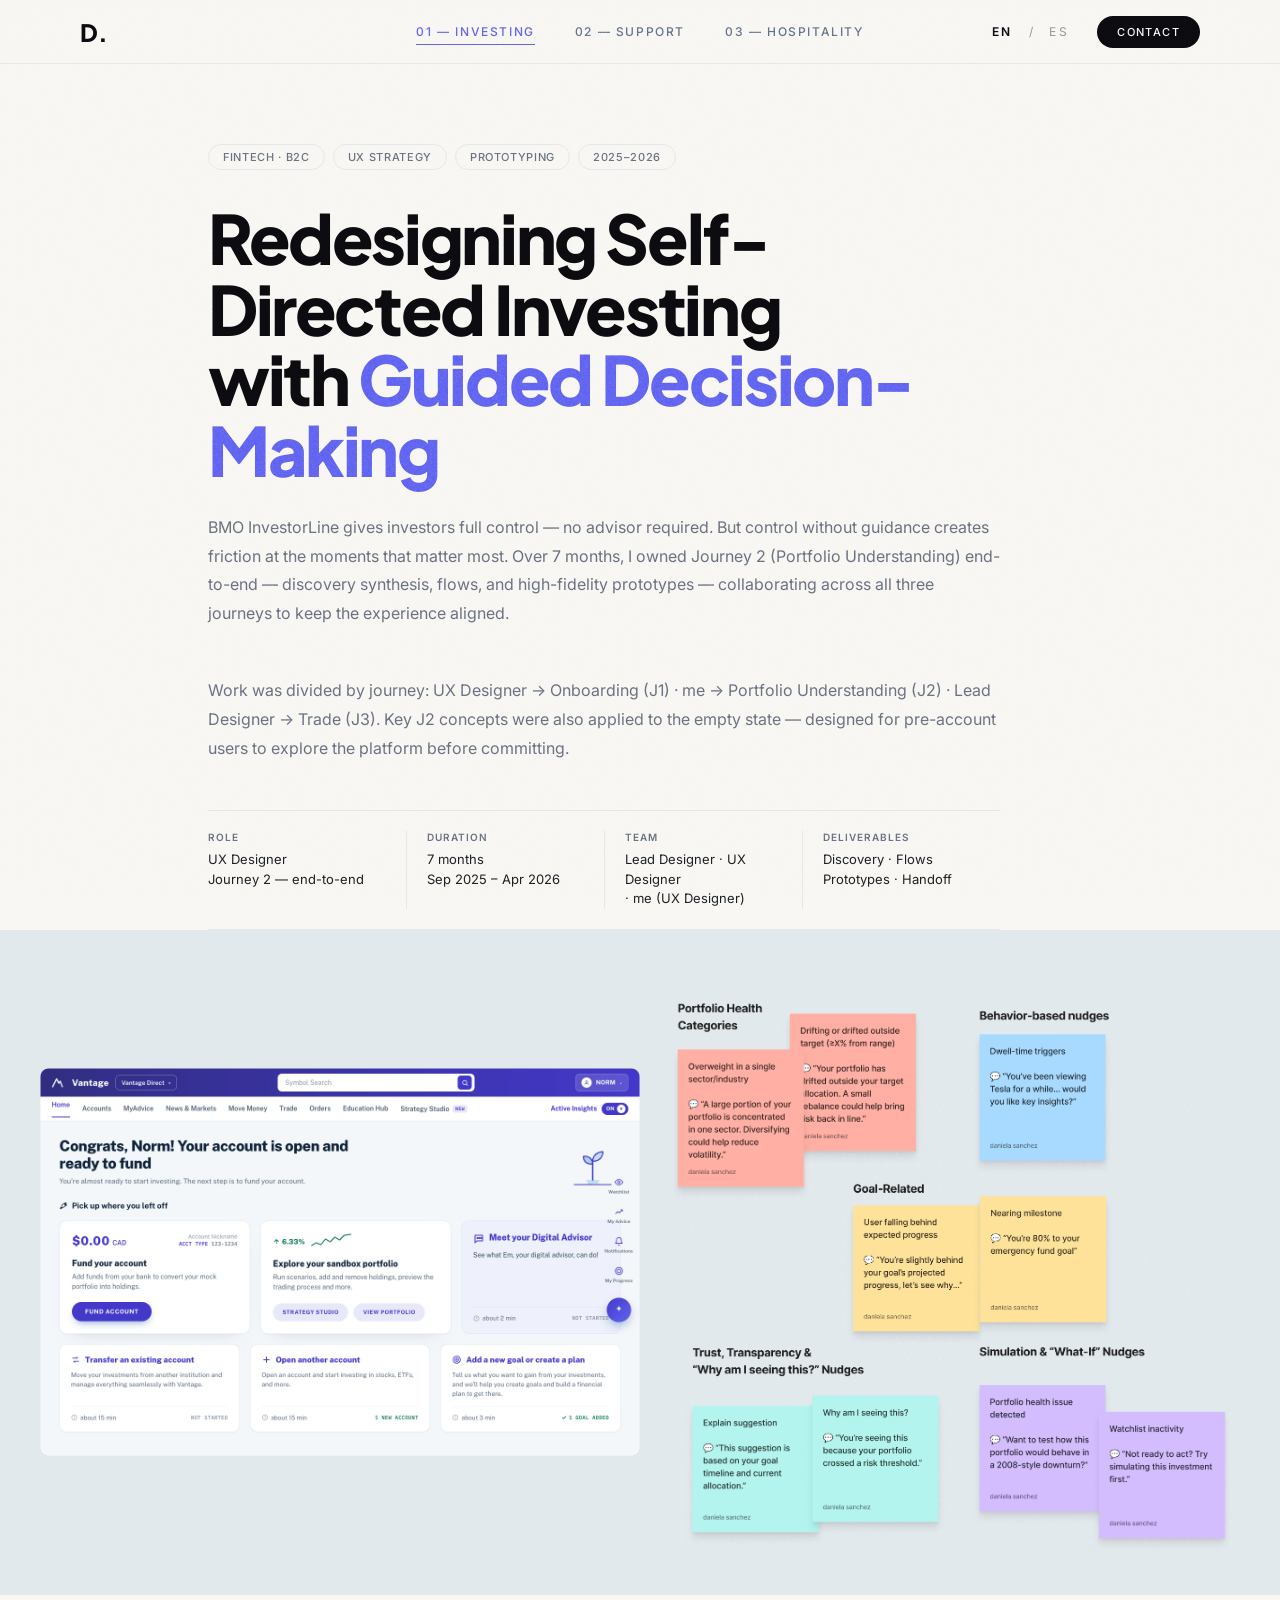
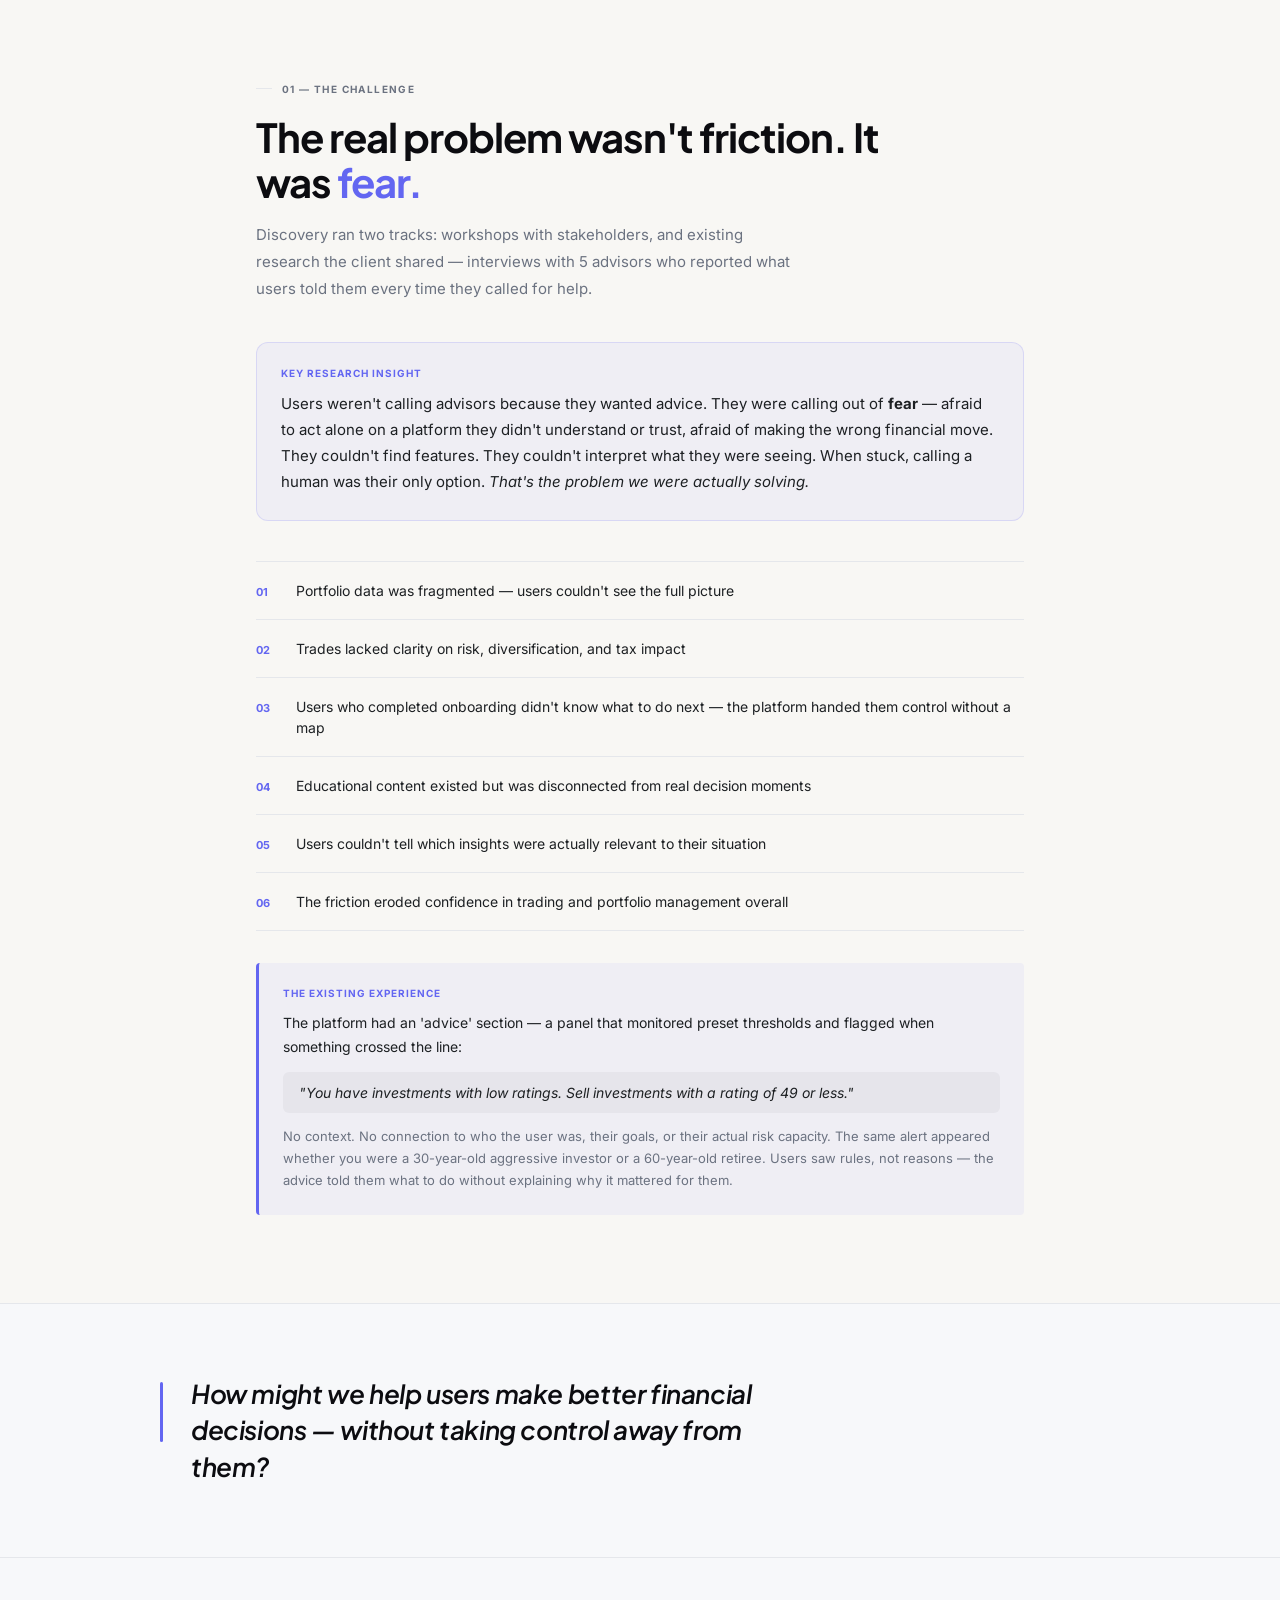
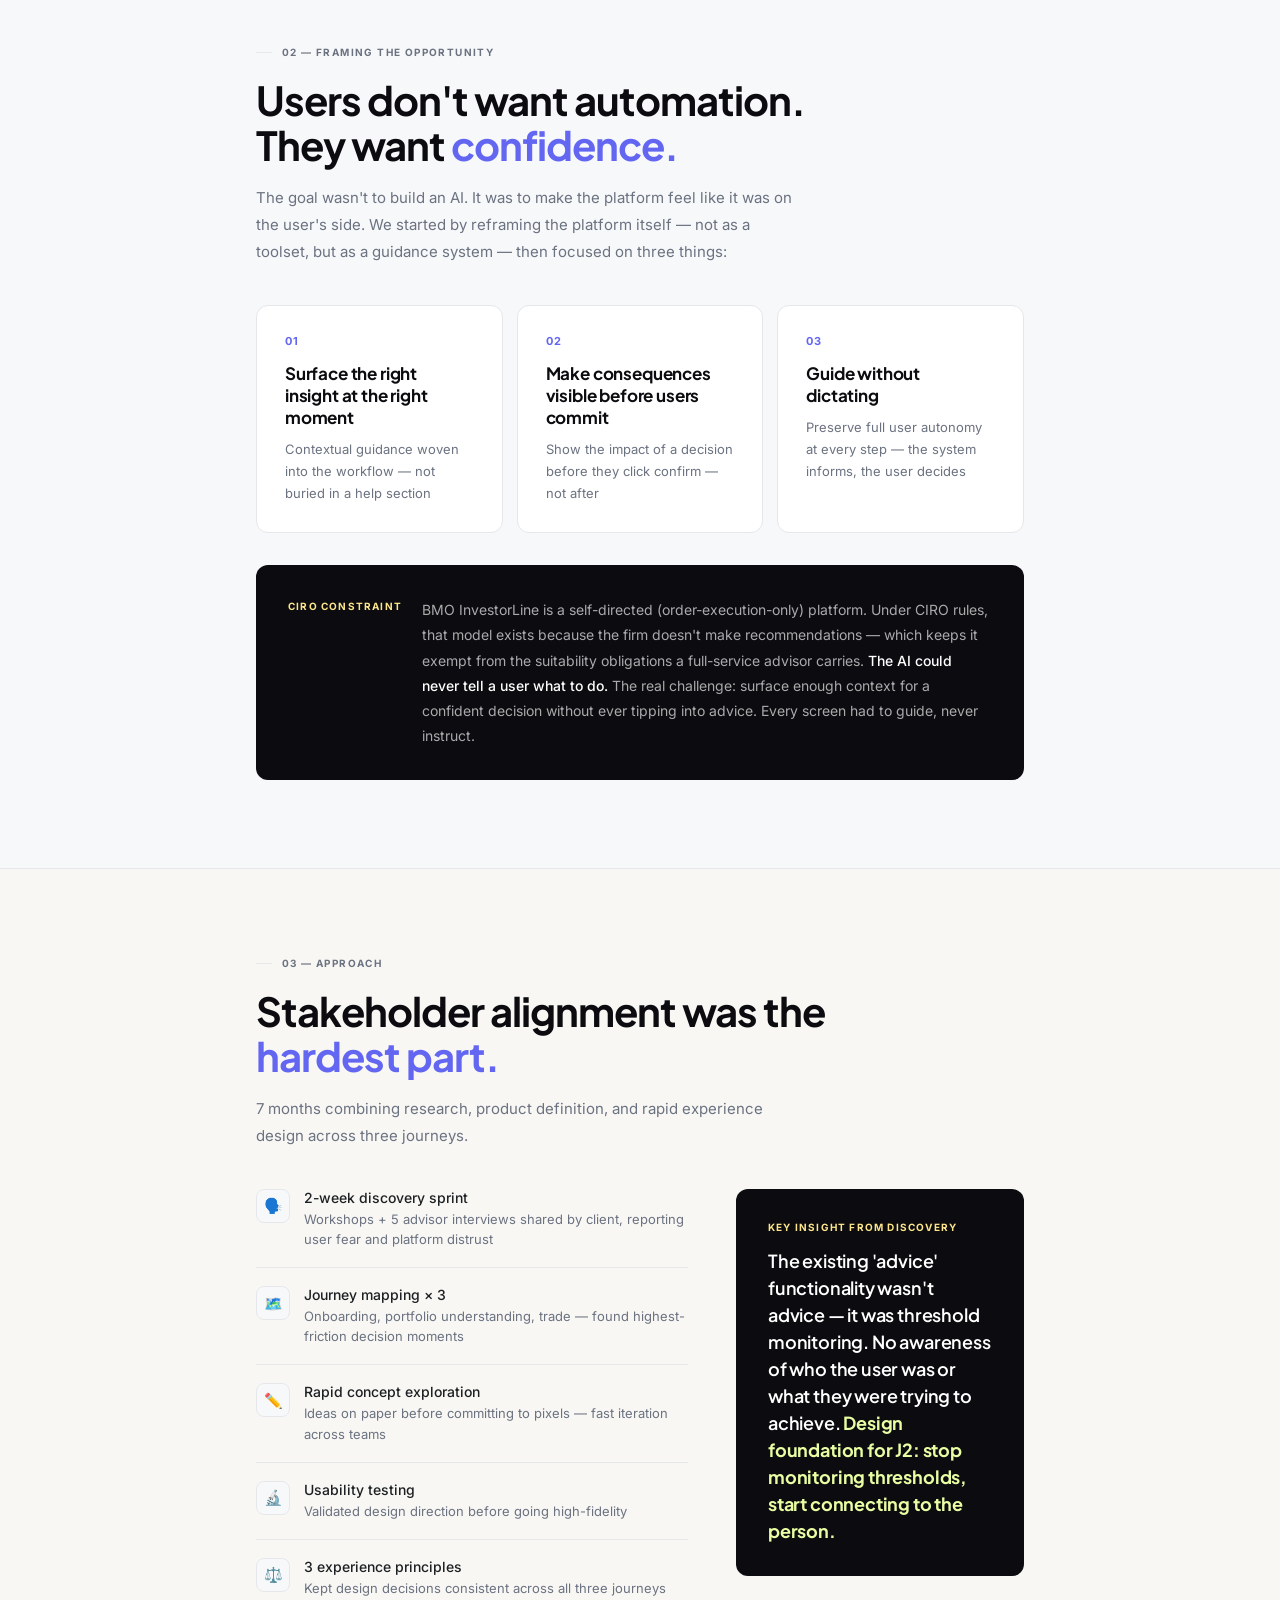
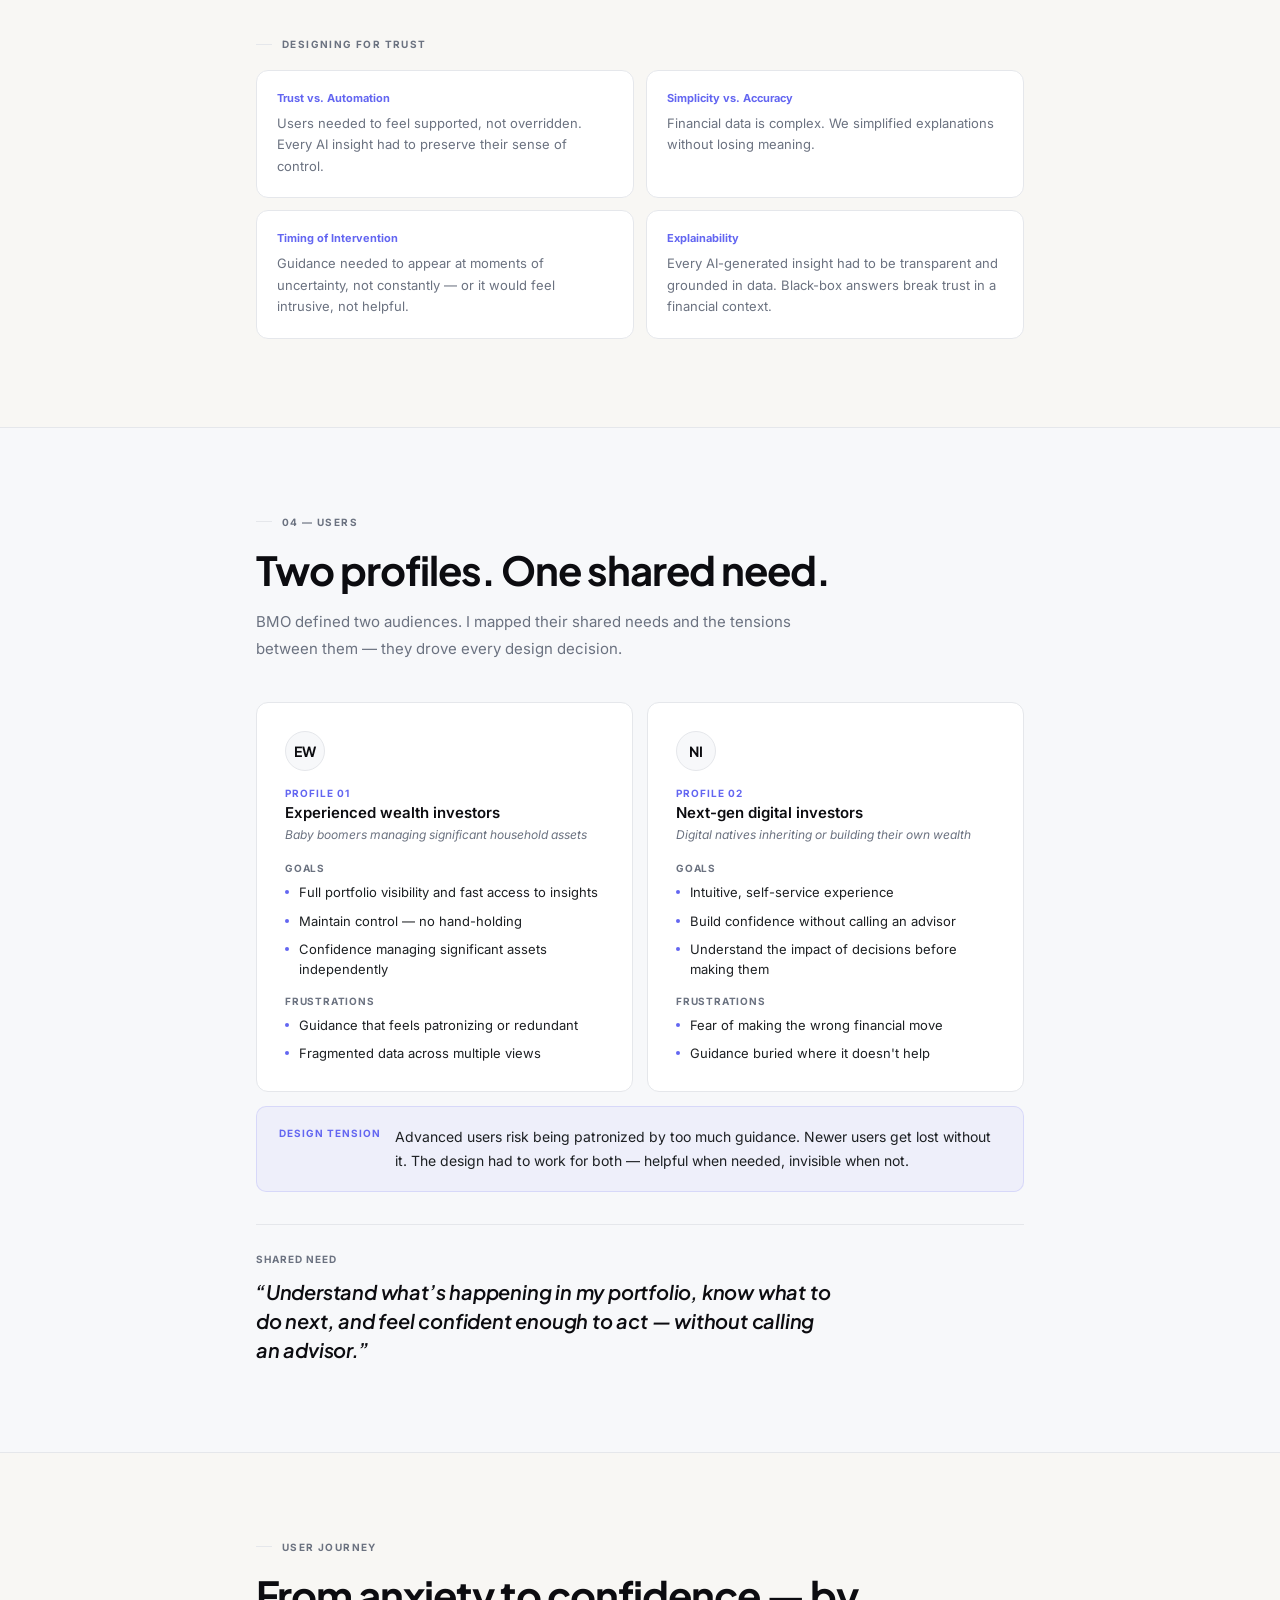
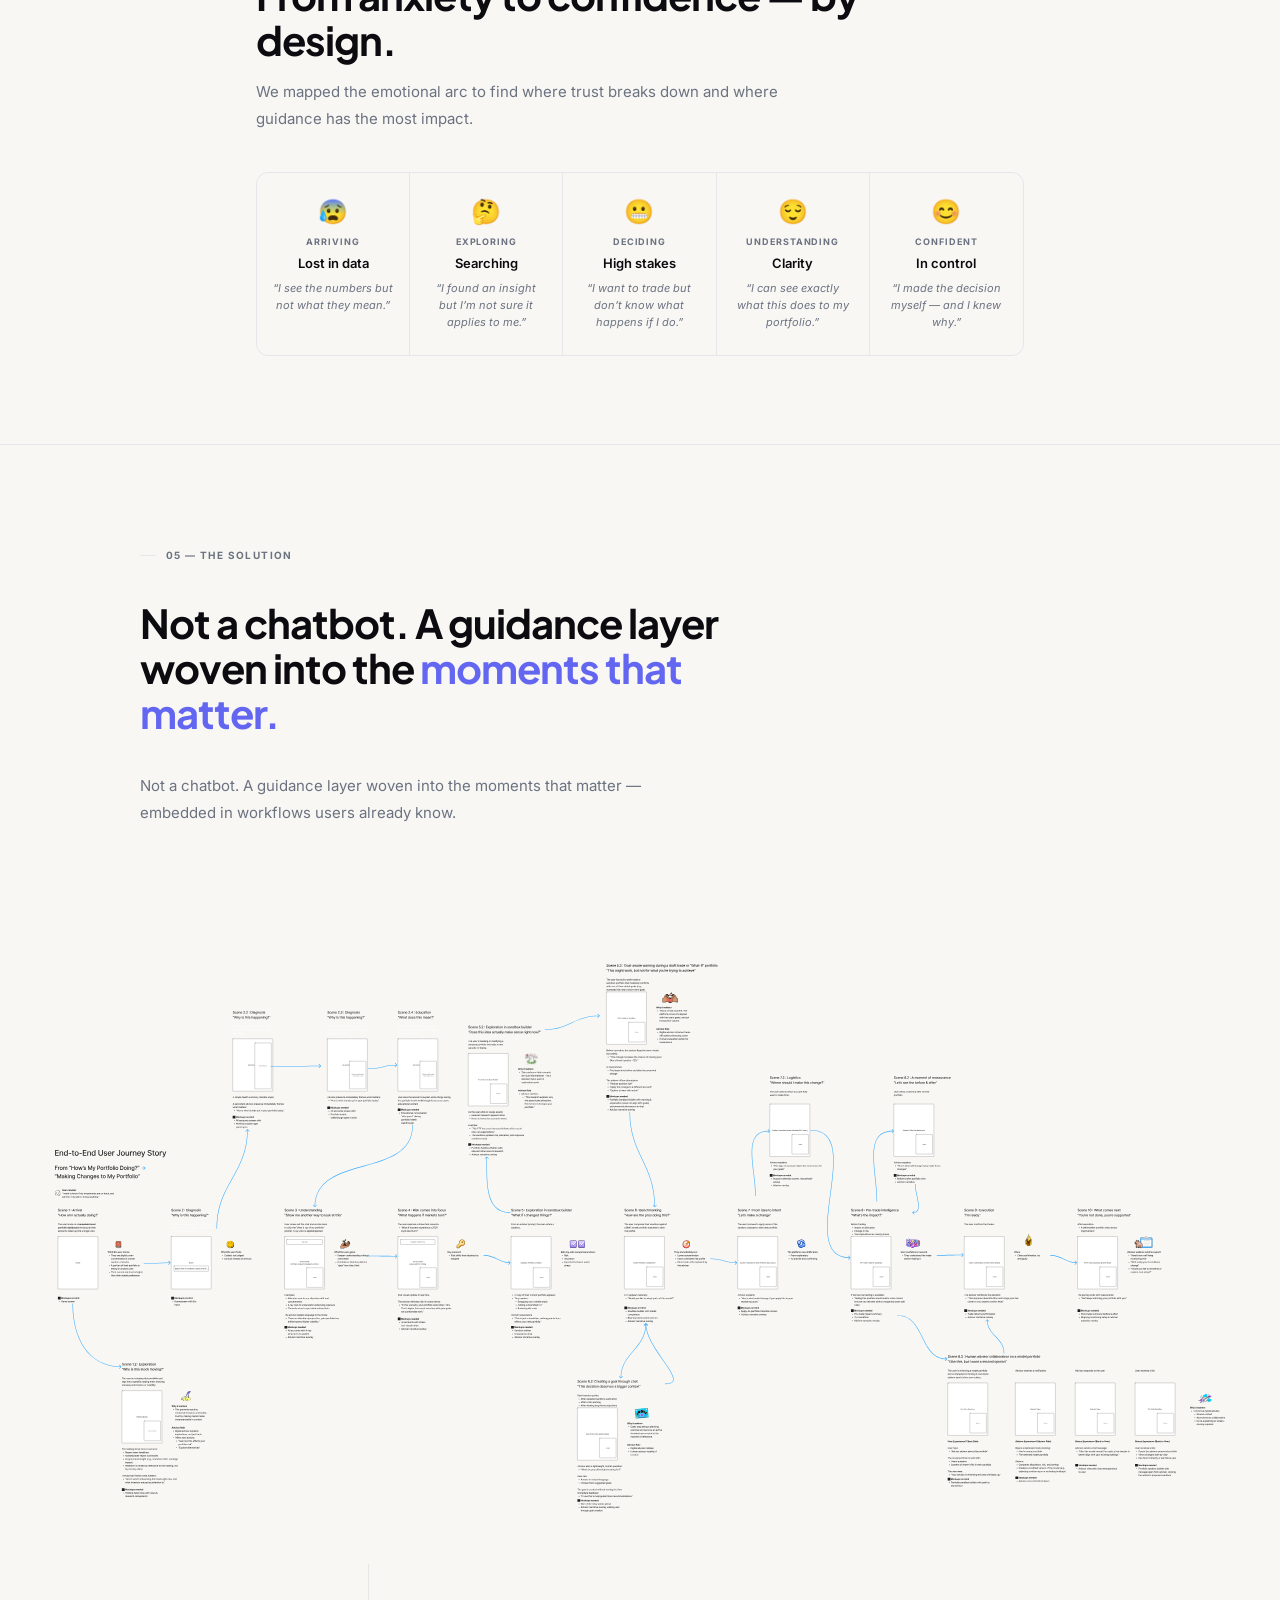
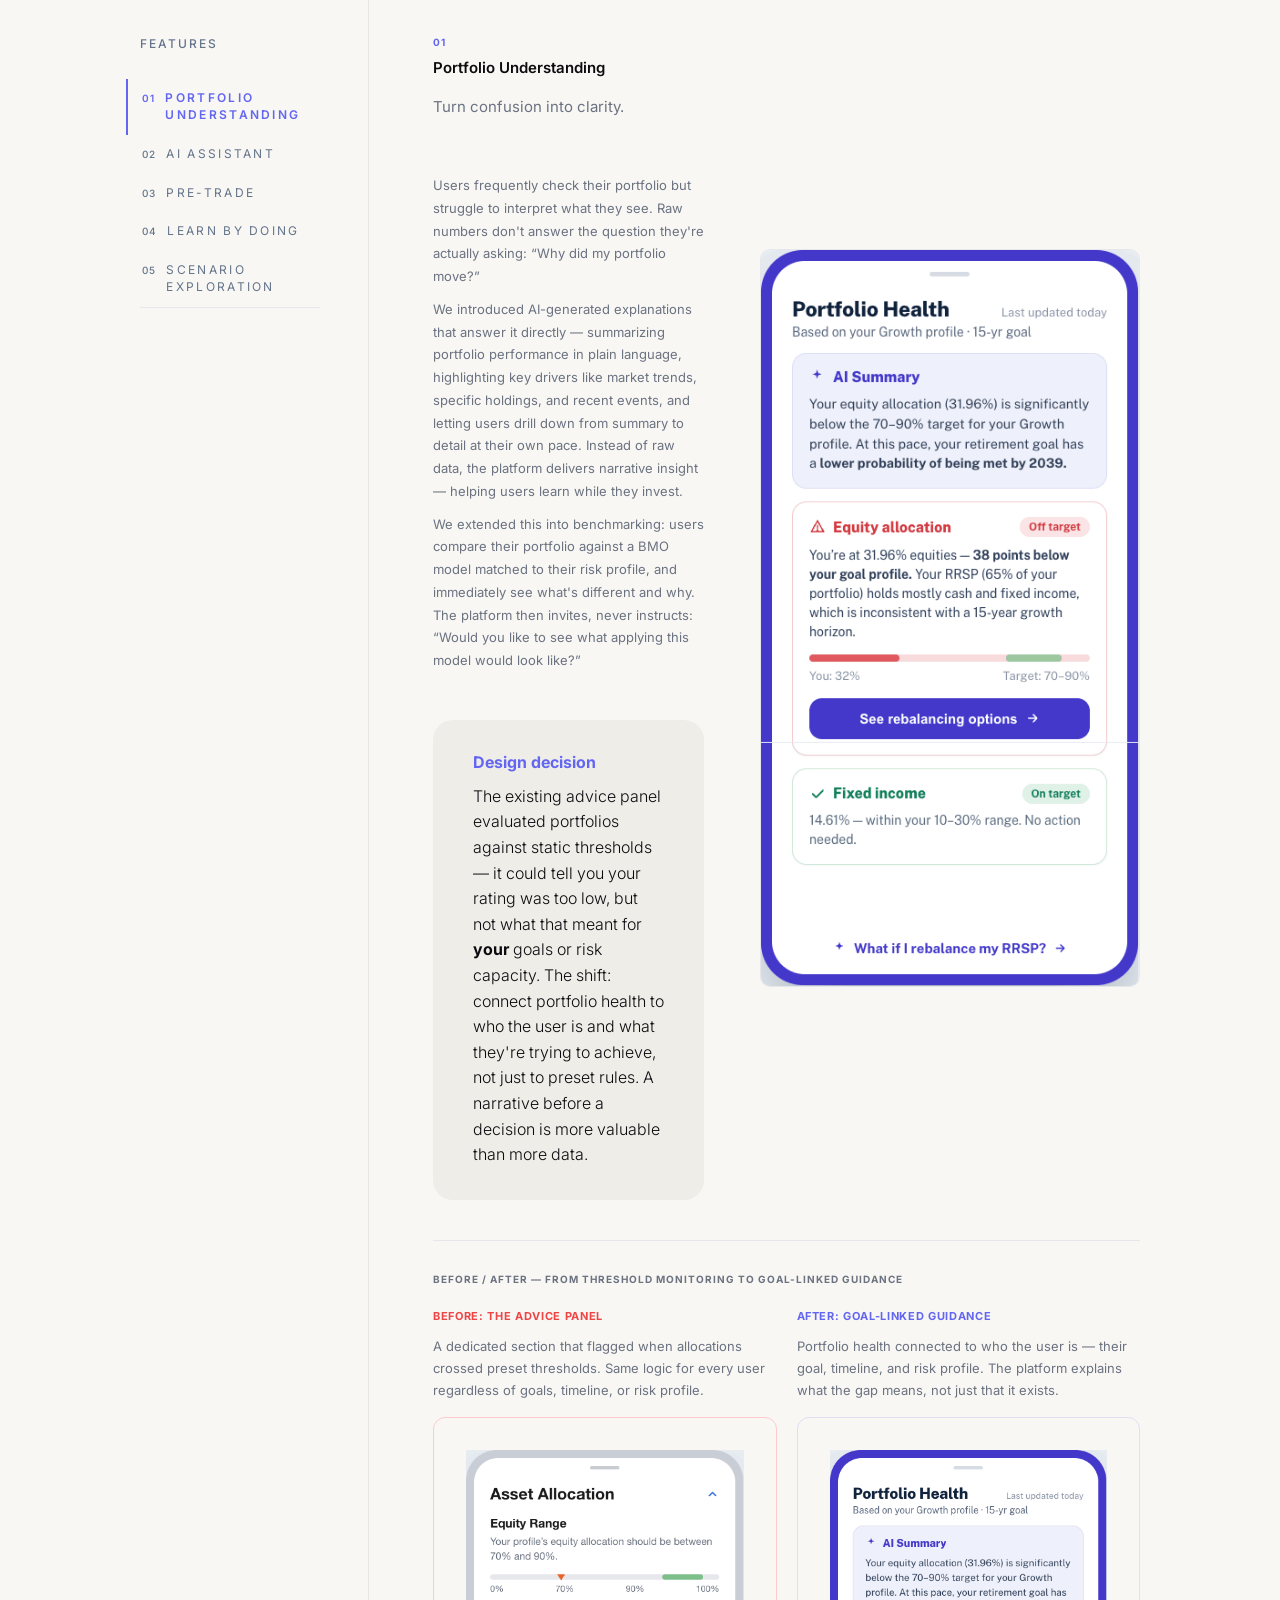
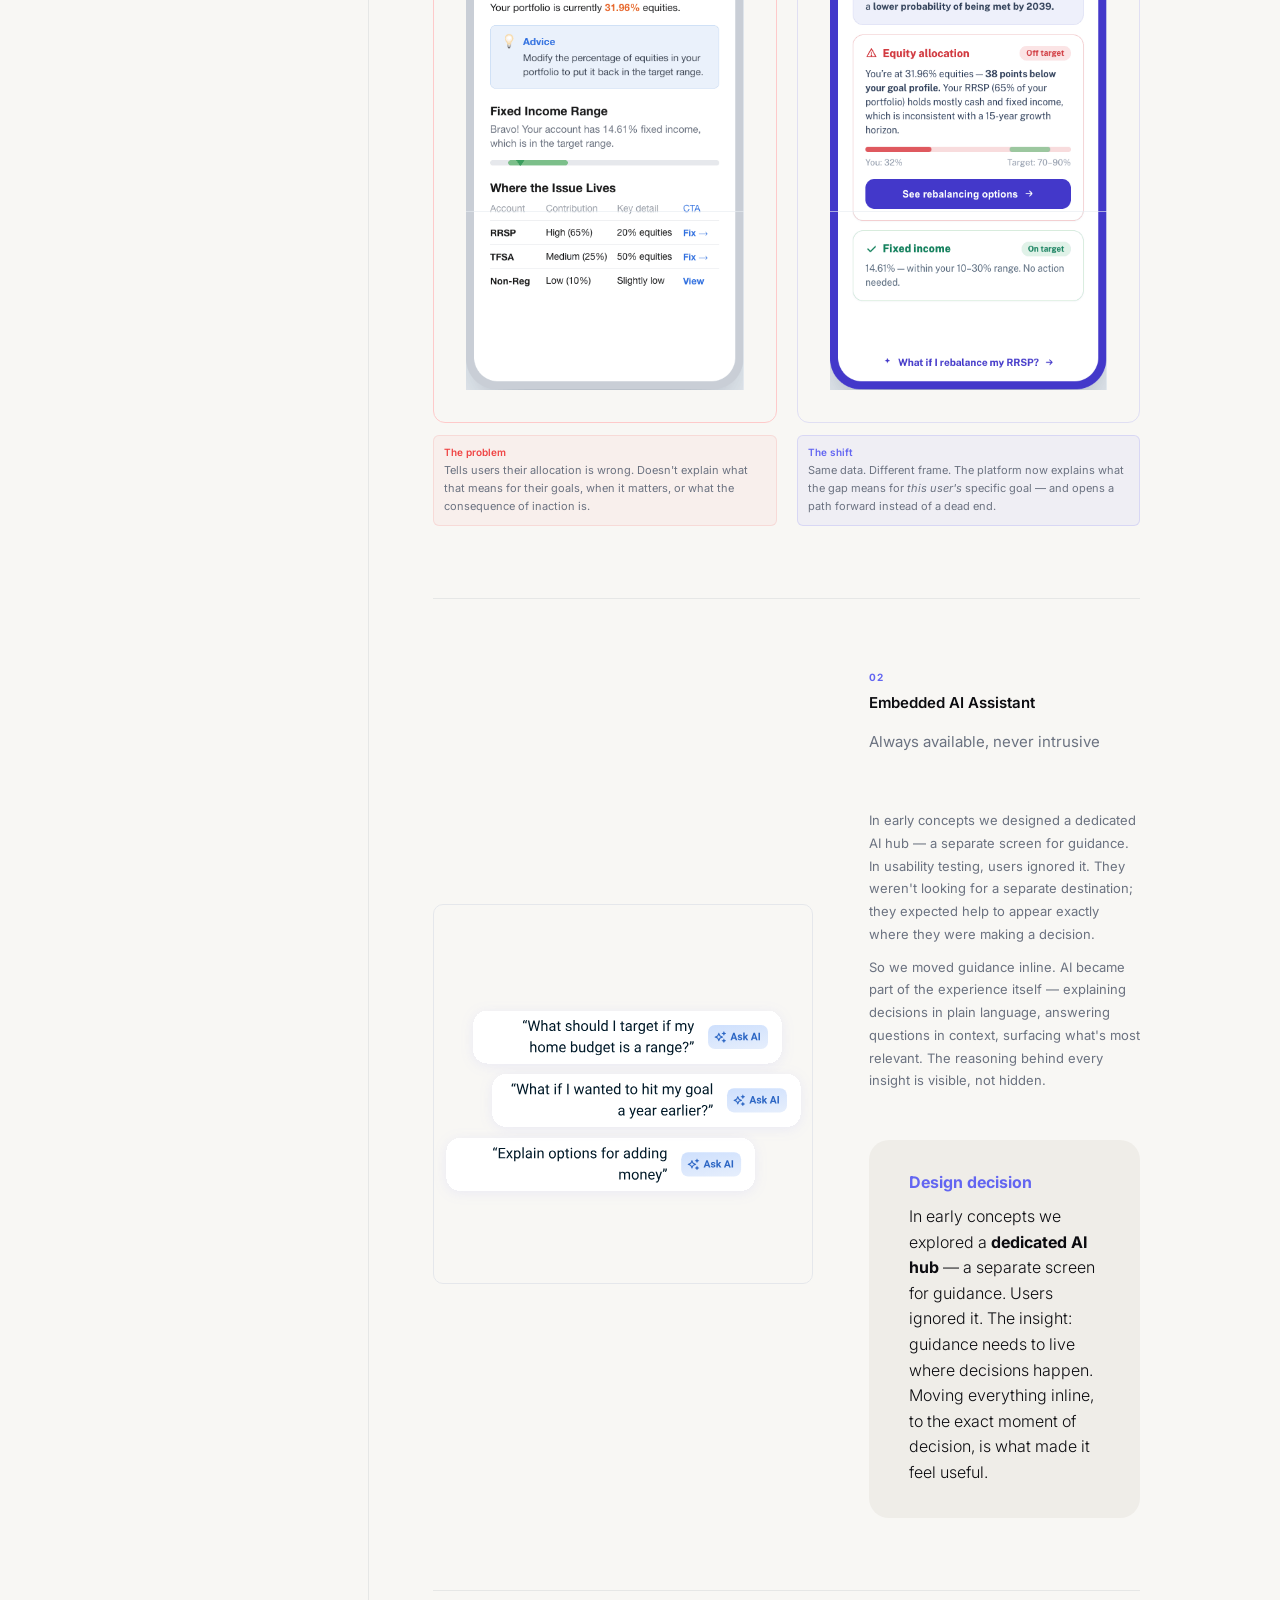
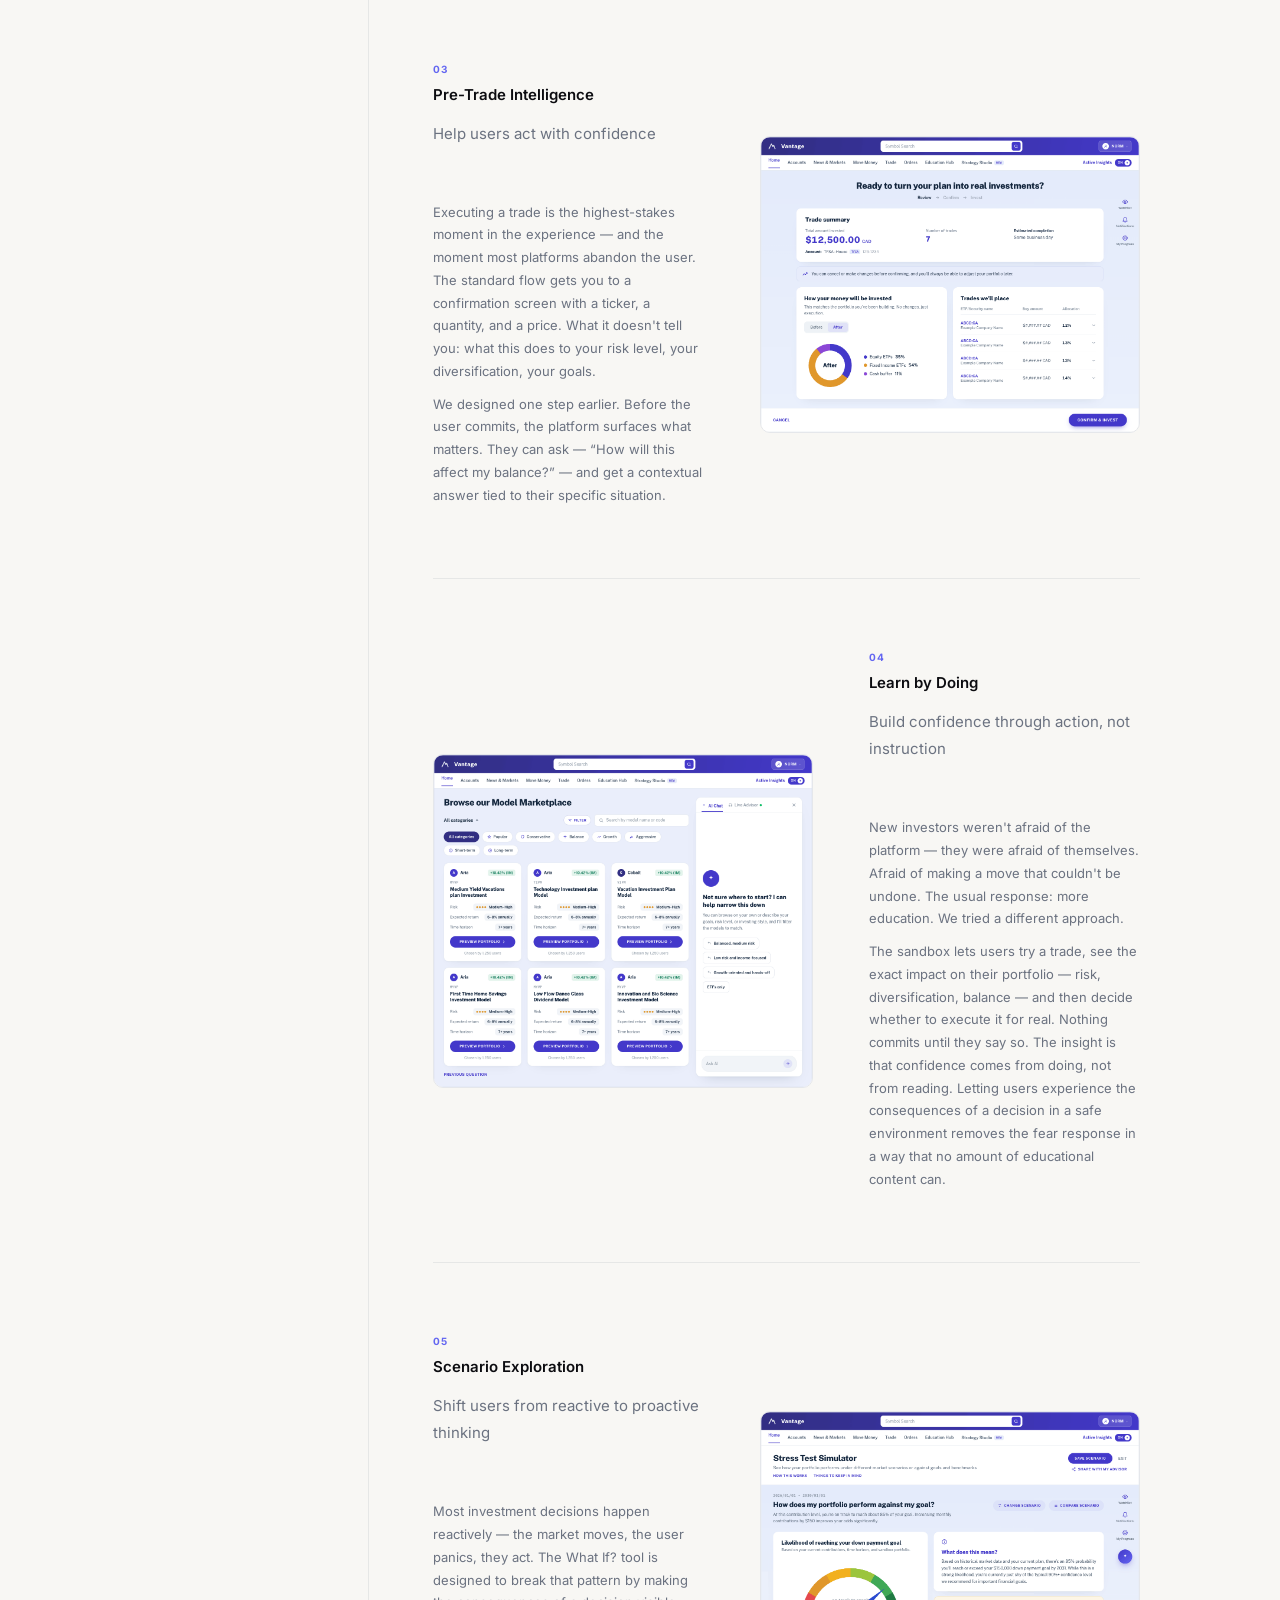
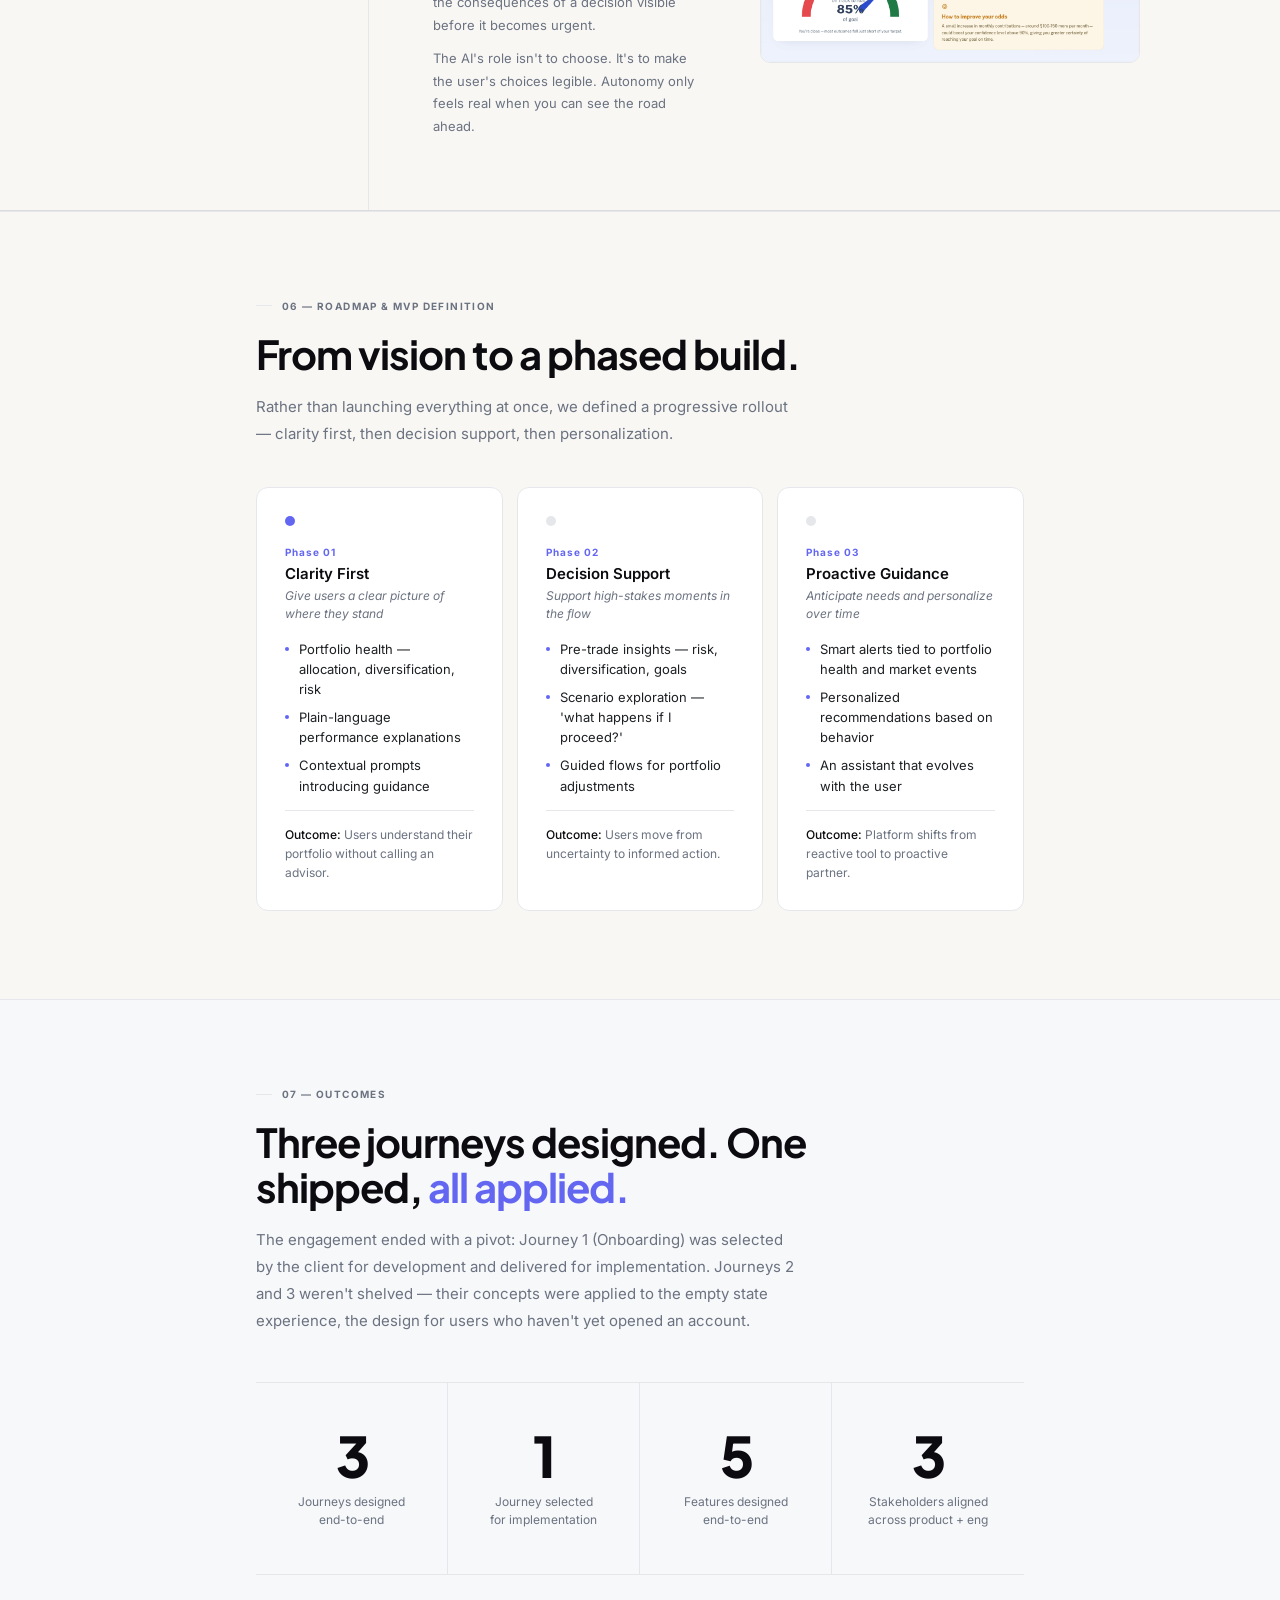
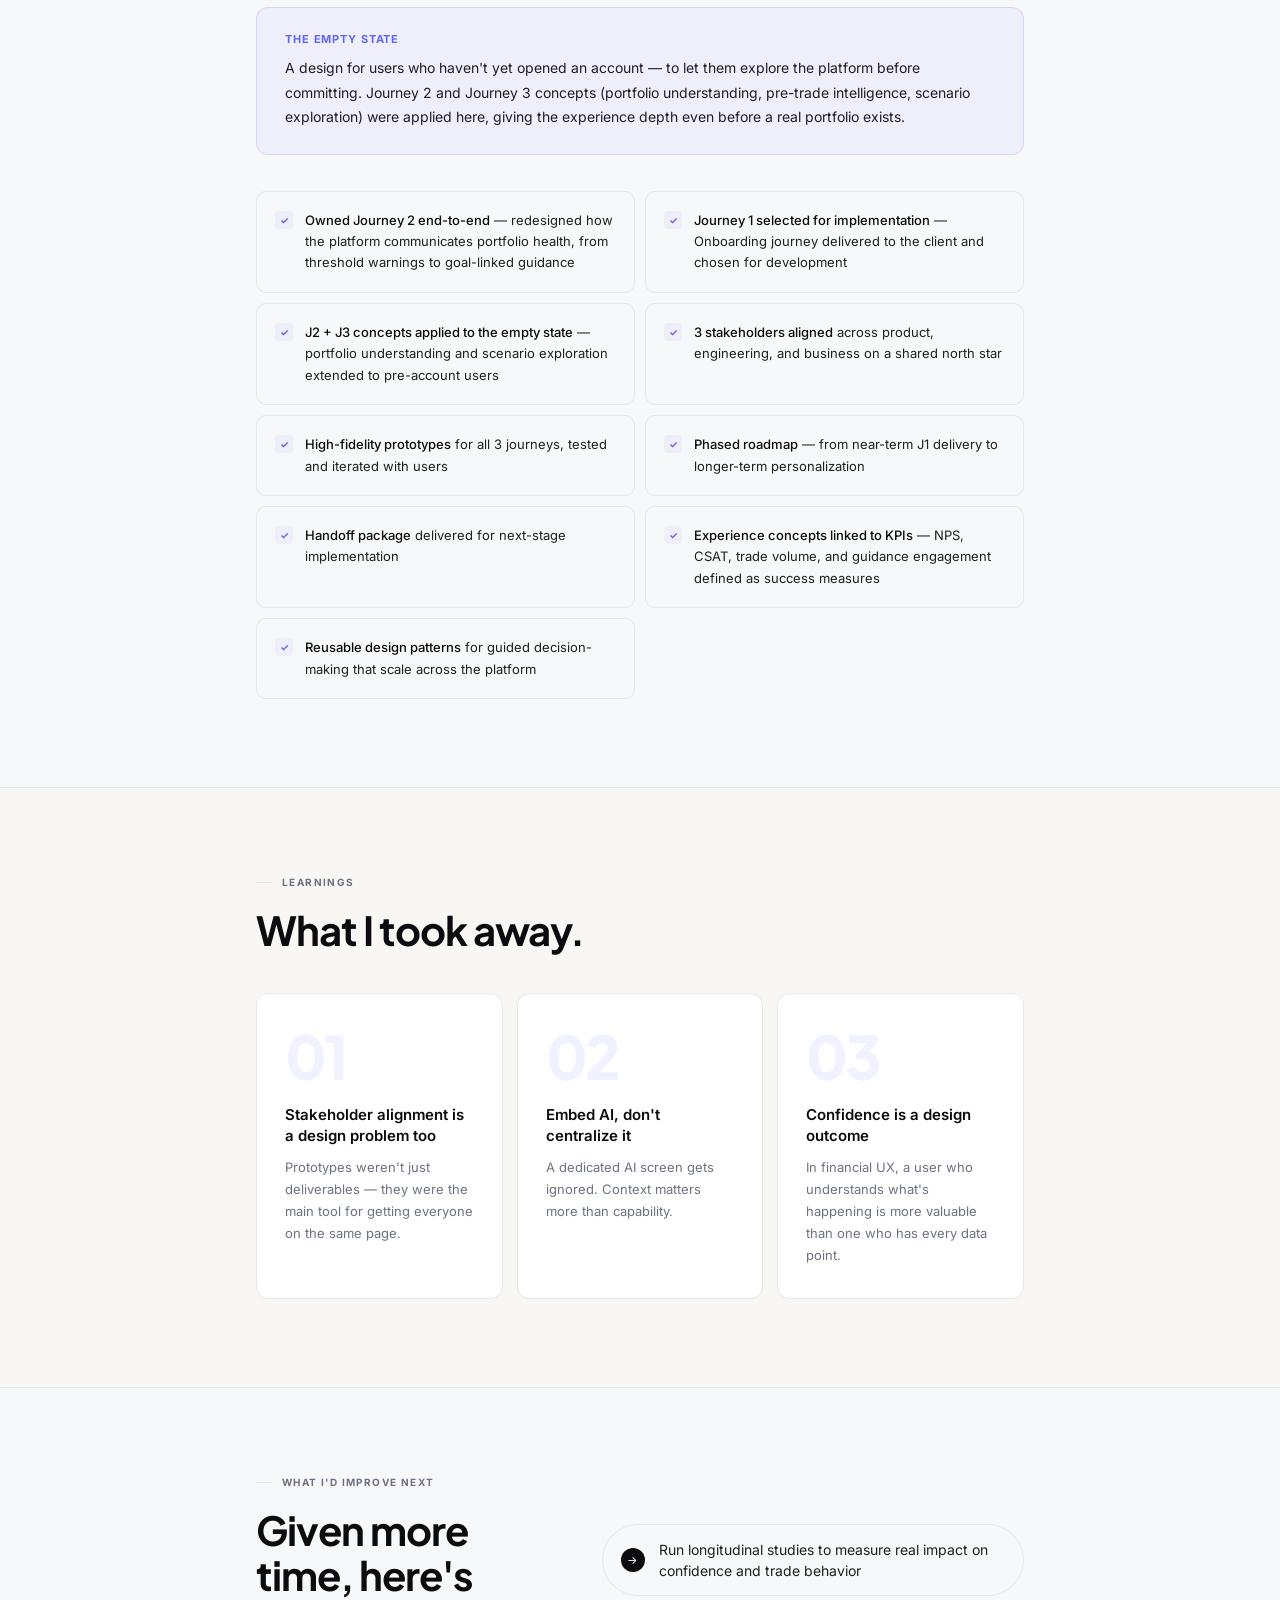
==== commit 9dd6e703: "Fix i18n <br> rendering, update search metric to 10%, restyle case study cards" ====
--- a/case-study-1.html
+++ b/case-study-1.html
@@ -502,10 +502,10 @@
   <p class="ssub" data-i18n="cs1_out_sub">The engagement ended with a pivot: Journey 1 (Onboarding) was selected by the client for development and delivered for implementation. Journeys 2 and 3 weren't shelved — their concepts were applied to the empty state experience, the design for users who haven't yet opened an account.</p>
 
   <div class="metrics">
-    <div class="metric"><div class="m-n">3</div><div class="m-label" data-i18n="cs1_m1_label">Journeys designed<br>end-to-end</div></div>
-    <div class="metric"><div class="m-n">1</div><div class="m-label" data-i18n="cs1_m2_label">Journey selected<br>for implementation</div></div>
-    <div class="metric"><div class="m-n">5</div><div class="m-label" data-i18n="cs1_m3_label">Features designed<br>end-to-end</div></div>
-    <div class="metric"><div class="m-n">3</div><div class="m-label" data-i18n="cs1_m4_label">Stakeholders aligned<br>across product + eng</div></div>
+    <div class="metric"><div class="m-n">3</div><div class="m-label" data-i18n-html="cs1_m1_label">Journeys designed<br>end-to-end</div></div>
+    <div class="metric"><div class="m-n">1</div><div class="m-label" data-i18n-html="cs1_m2_label">Journey selected<br>for implementation</div></div>
+    <div class="metric"><div class="m-n">5</div><div class="m-label" data-i18n-html="cs1_m3_label">Features designed<br>end-to-end</div></div>
+    <div class="metric"><div class="m-n">3</div><div class="m-label" data-i18n-html="cs1_m4_label">Stakeholders aligned<br>across product + eng</div></div>
   </div>
 
   <div class="card-blue" style="margin:32px 0;padding:24px 28px;">
--- a/css/styles.css
+++ b/css/styles.css
@@ -4263,17 +4263,18 @@
   align-items: center;
   text-decoration: none;
   color: inherit;
-  background-color: #EEE9F8;
+  background-color: #FFFFFF;
   border-radius: 20px;
   padding: 64px;
   transition: transform 0.45s var(--ease-out-expo), box-shadow 0.45s var(--ease-smooth);
   cursor: pointer;
-  border: 1px solid rgba(99, 102, 241, 0.08);
+  border: 1px solid rgba(16, 18, 23, 0.06);
+  box-shadow: 0 2px 12px rgba(16, 18, 23, 0.03);
 }
 
 .case-study-card:hover {
   transform: translateY(-6px);
-  box-shadow: 0 20px 60px rgba(99, 102, 241, 0.1), 0 4px 16px rgba(16, 18, 23, 0.05);
+  box-shadow: 0 20px 60px rgba(16, 18, 23, 0.08), 0 4px 16px rgba(16, 18, 23, 0.04);
 }
 
 .case-study-content {
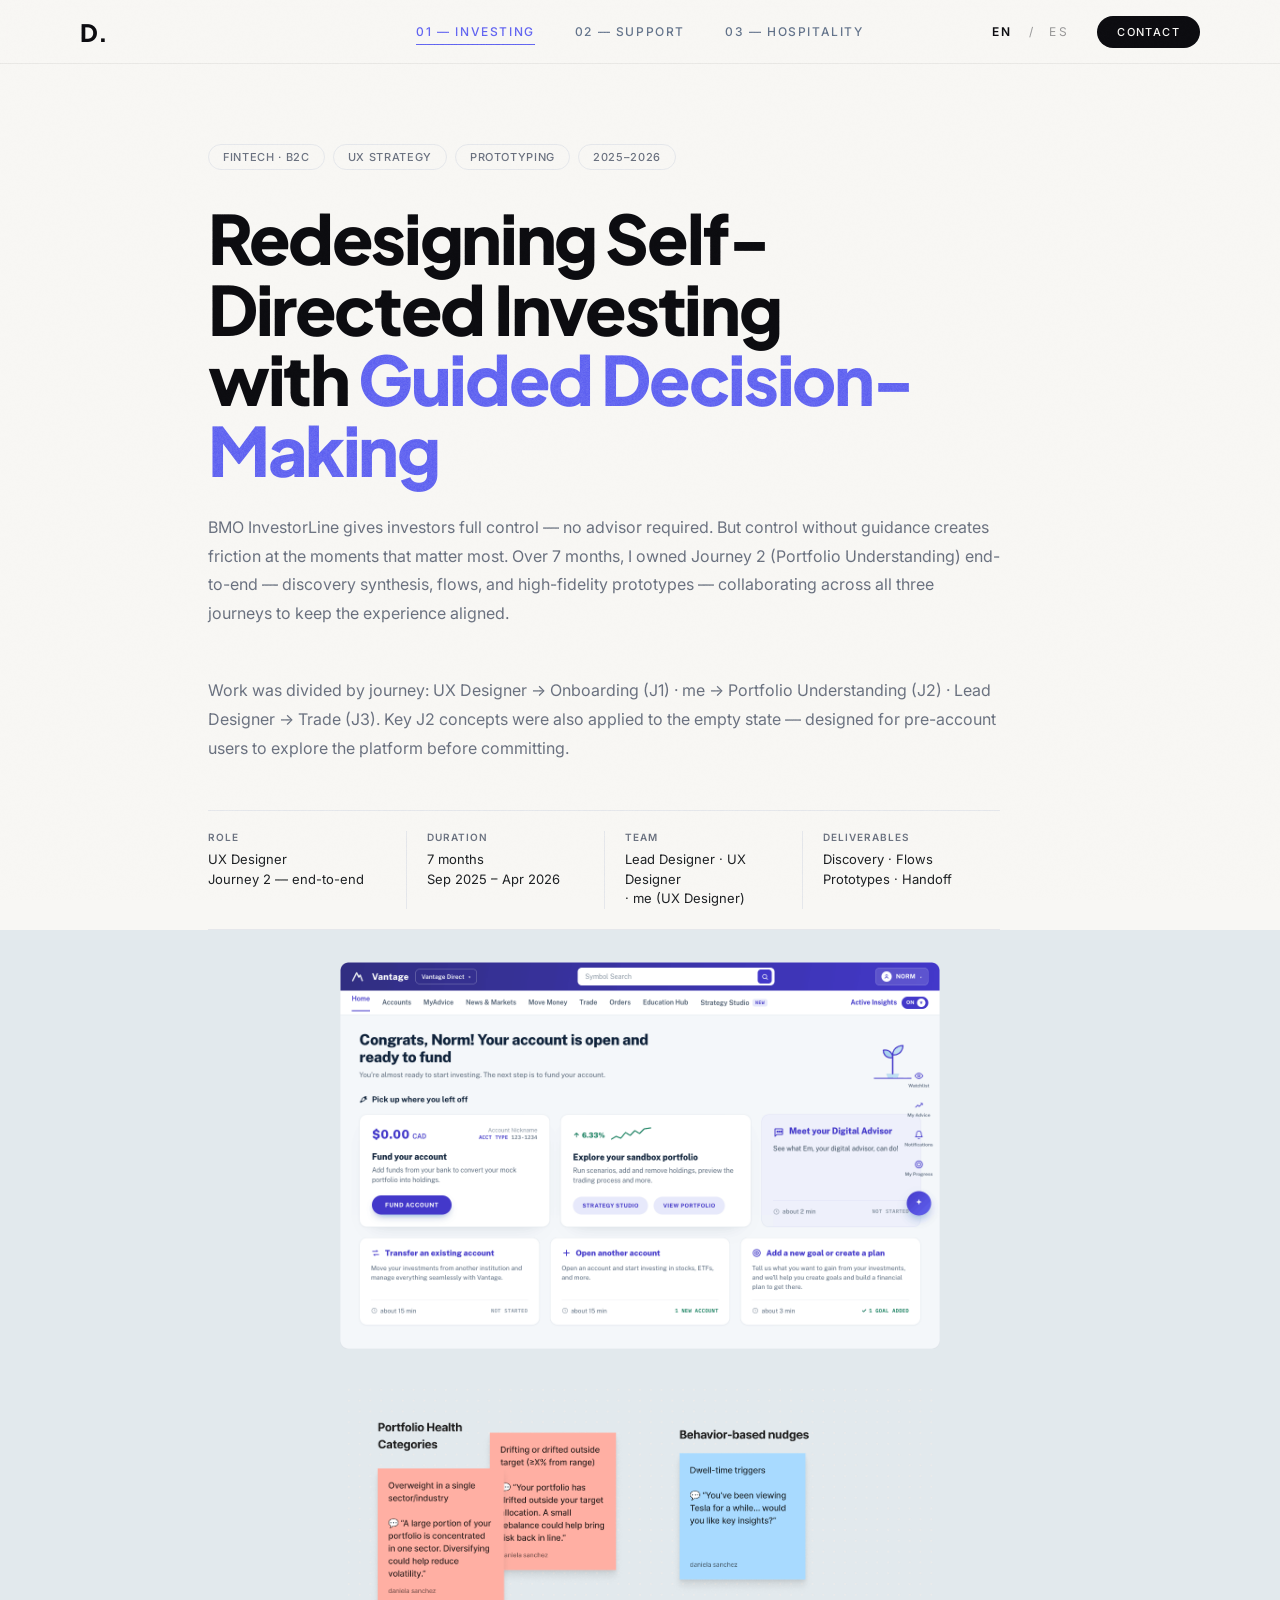
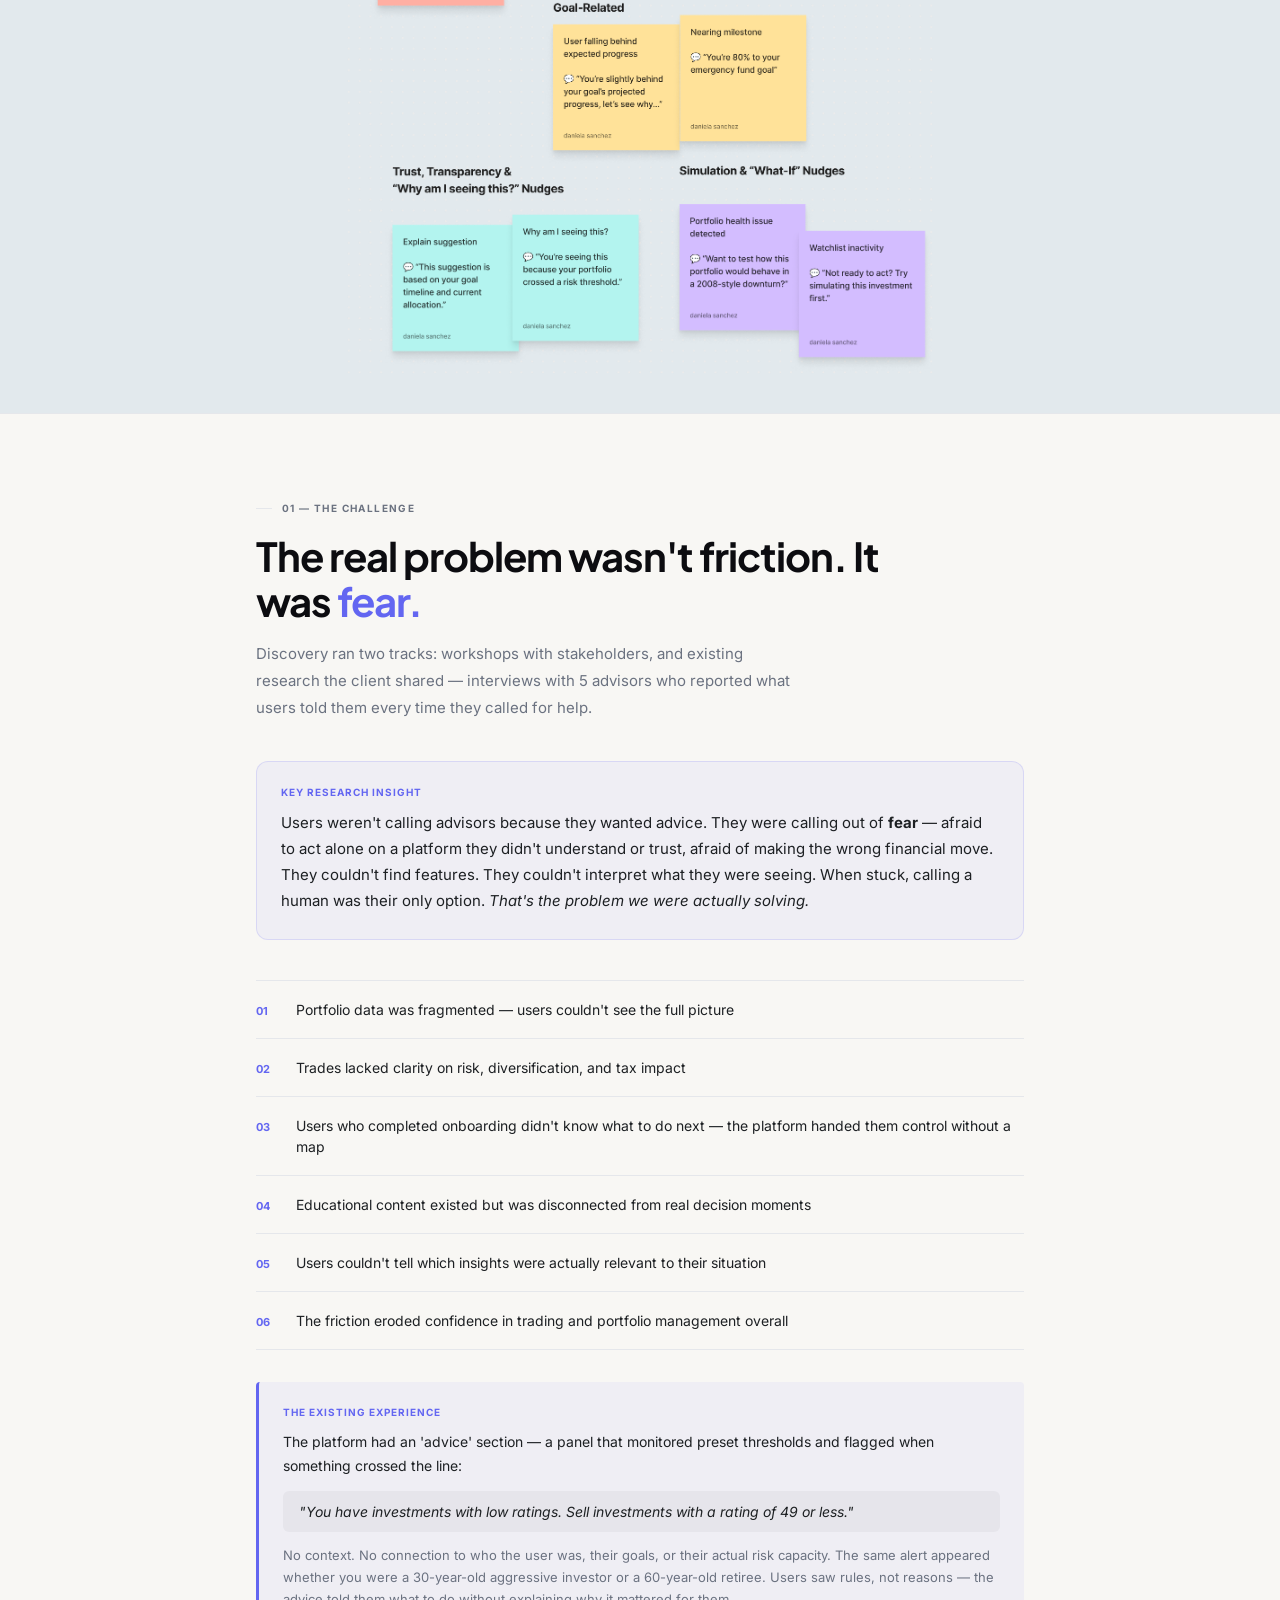
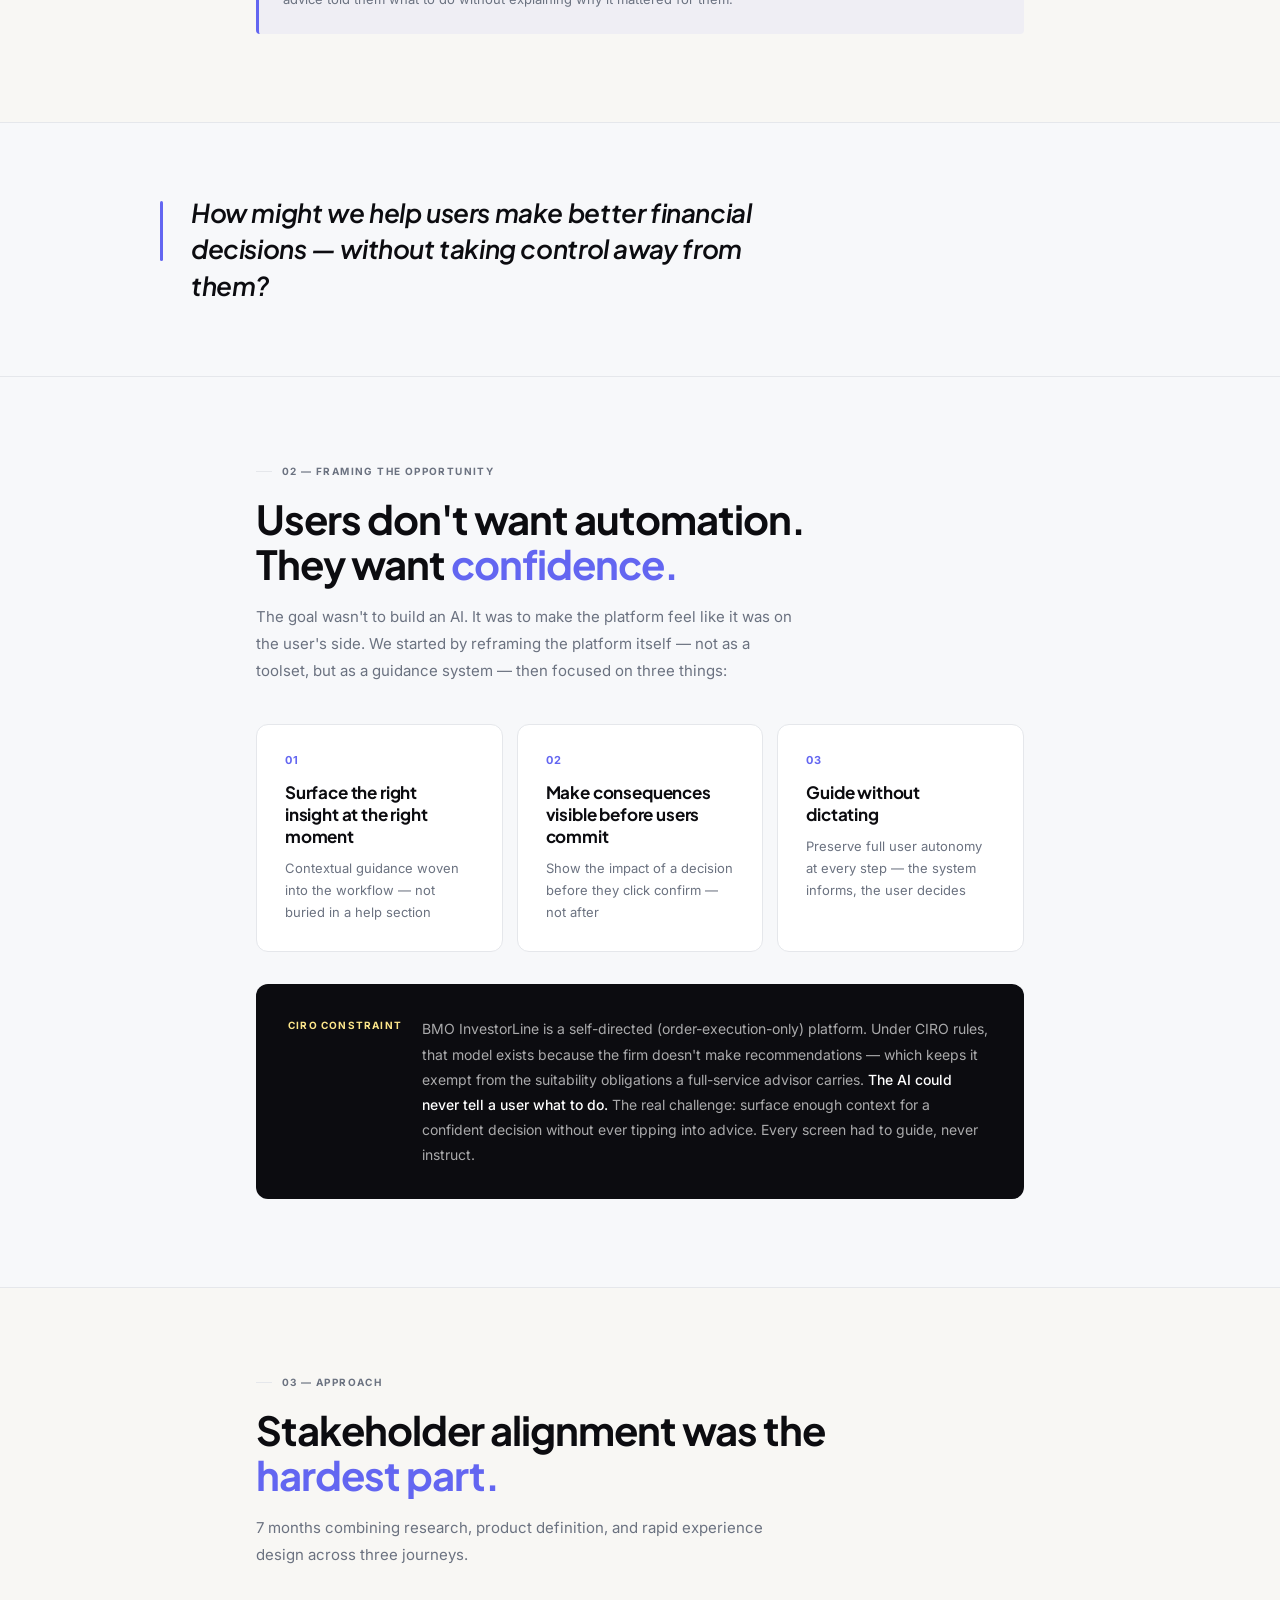
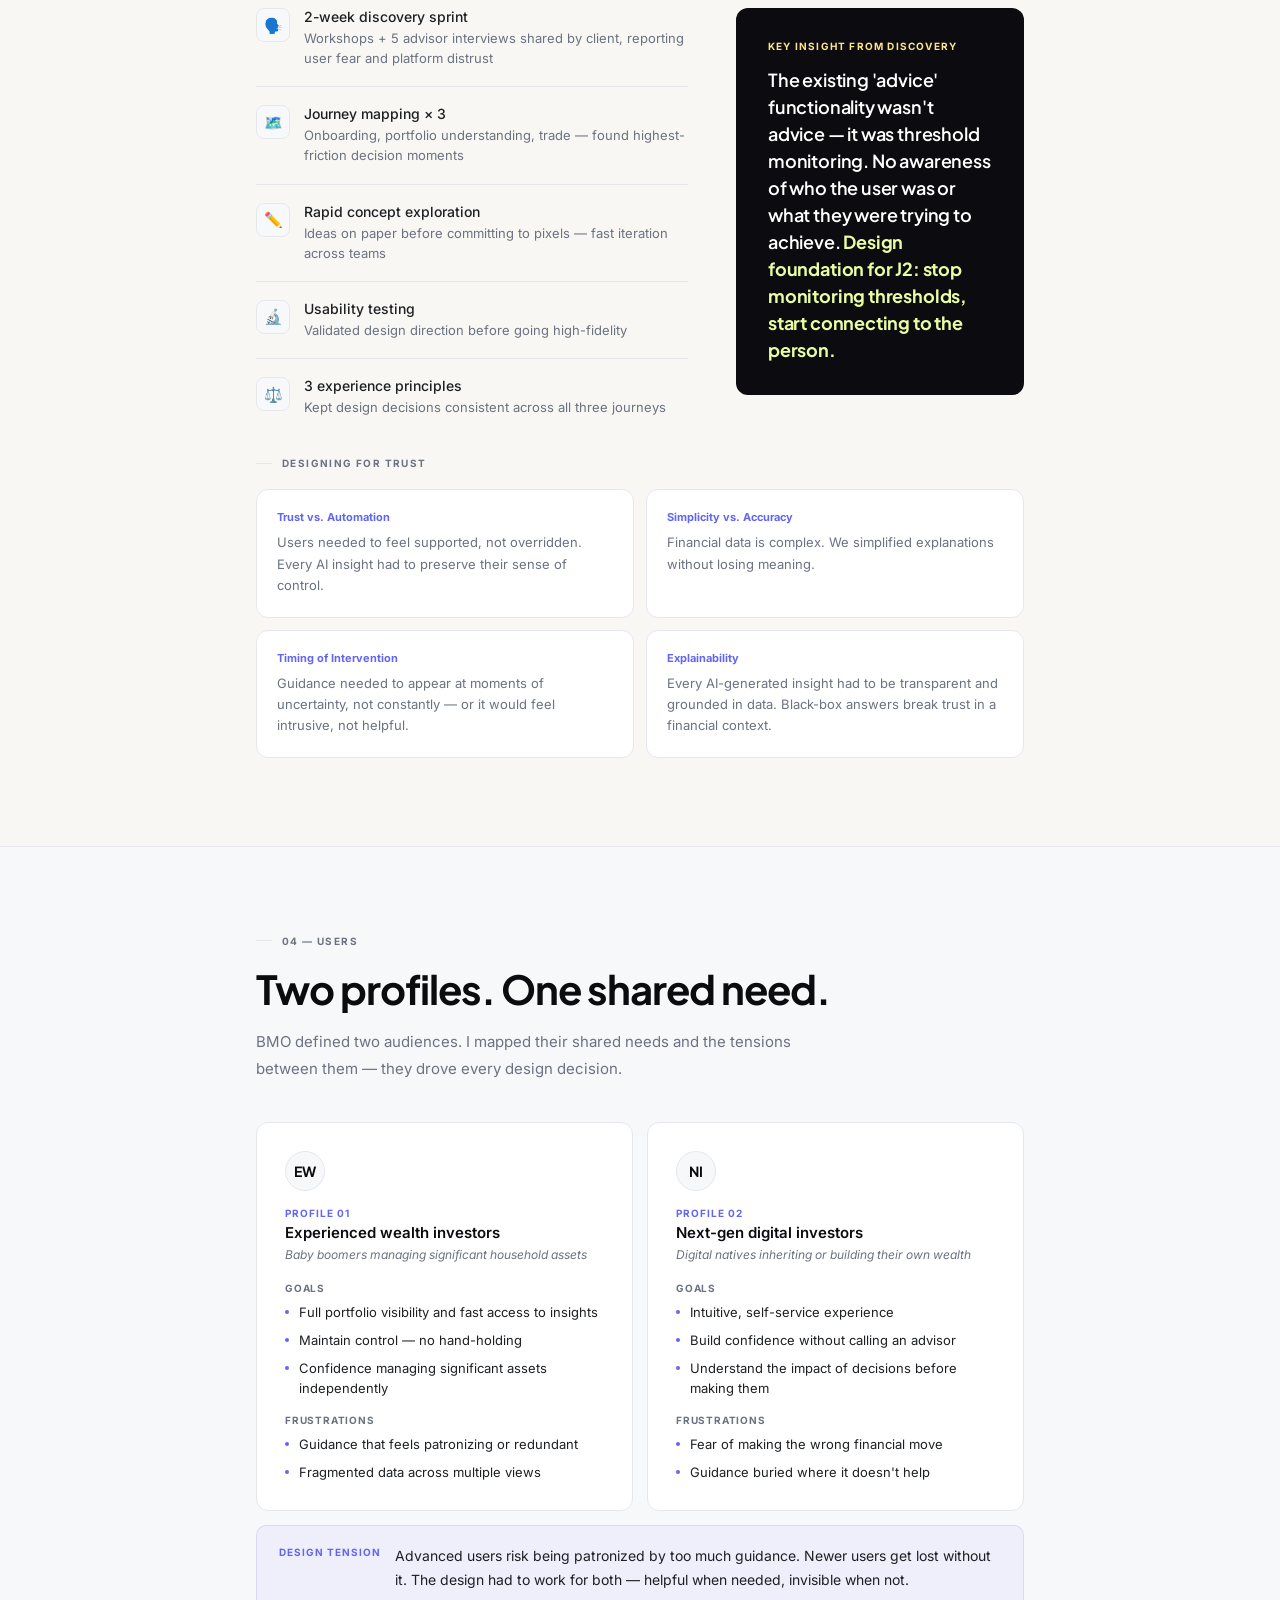
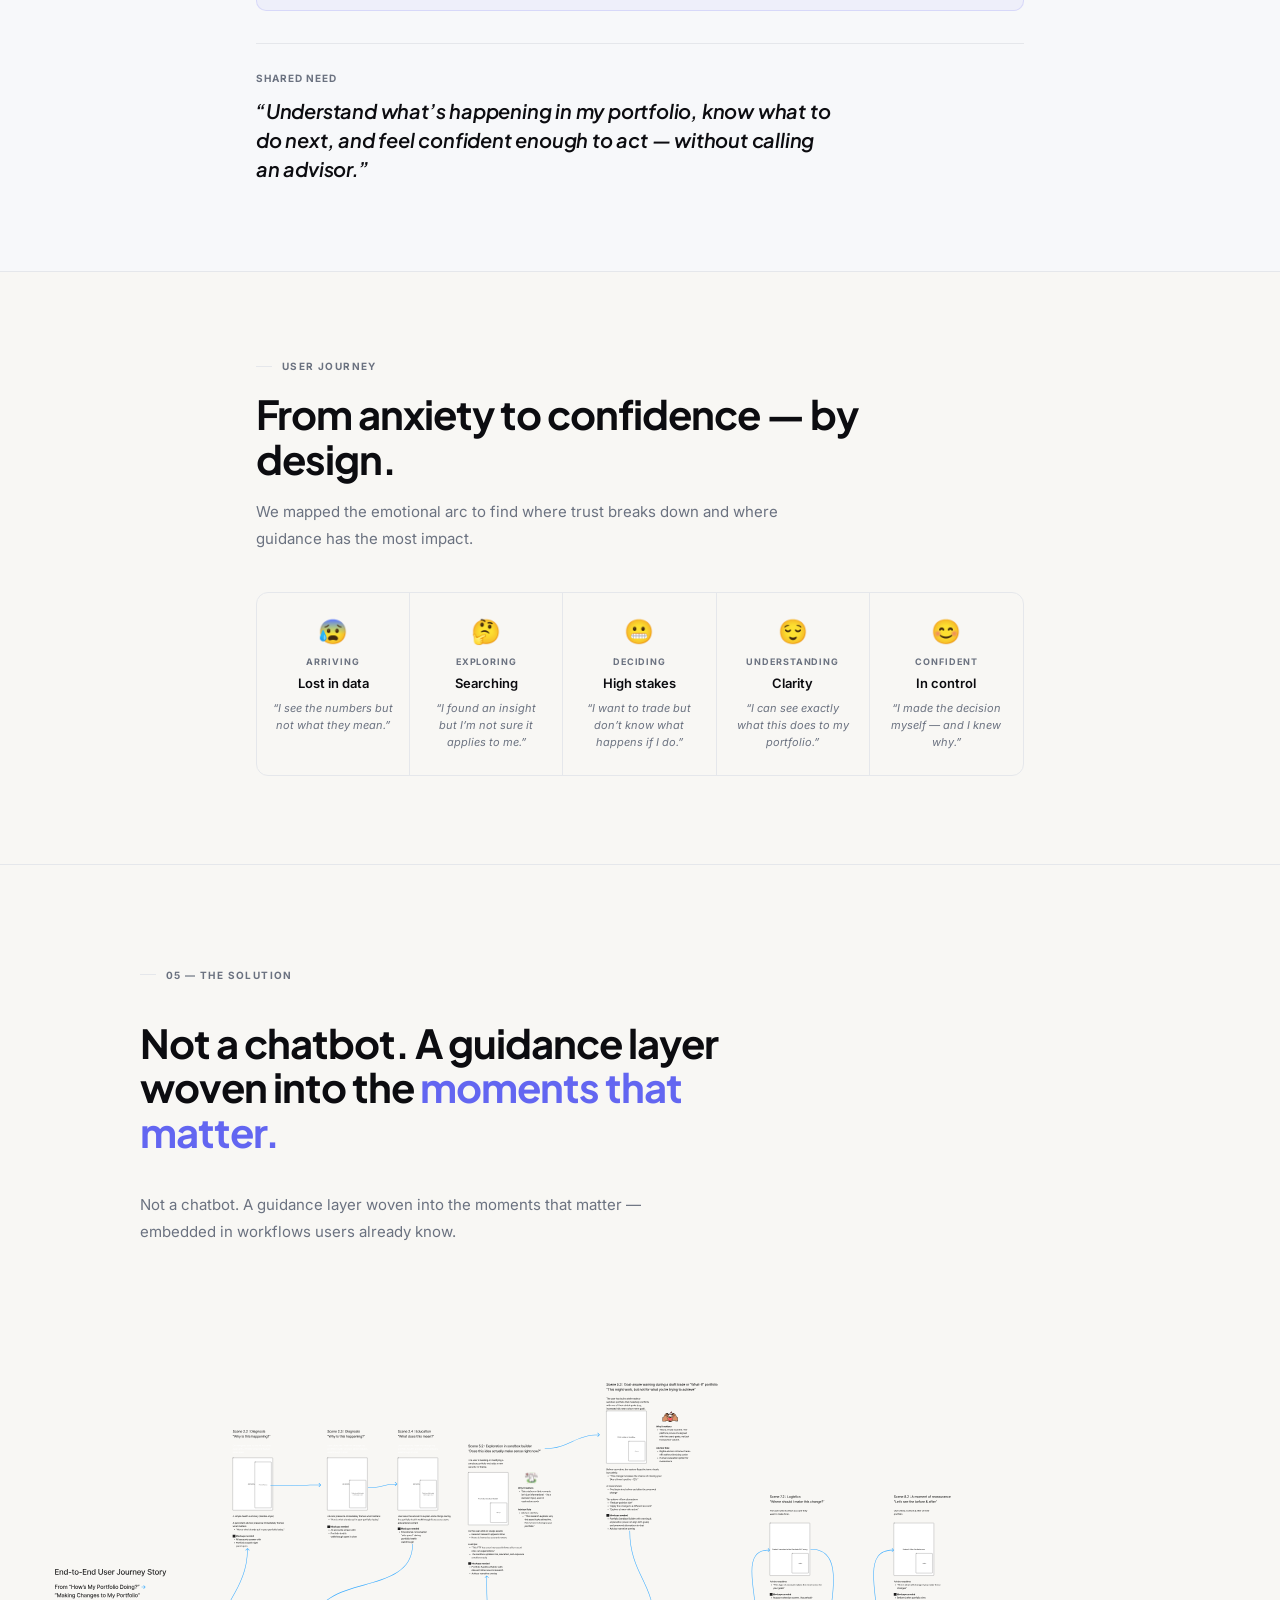
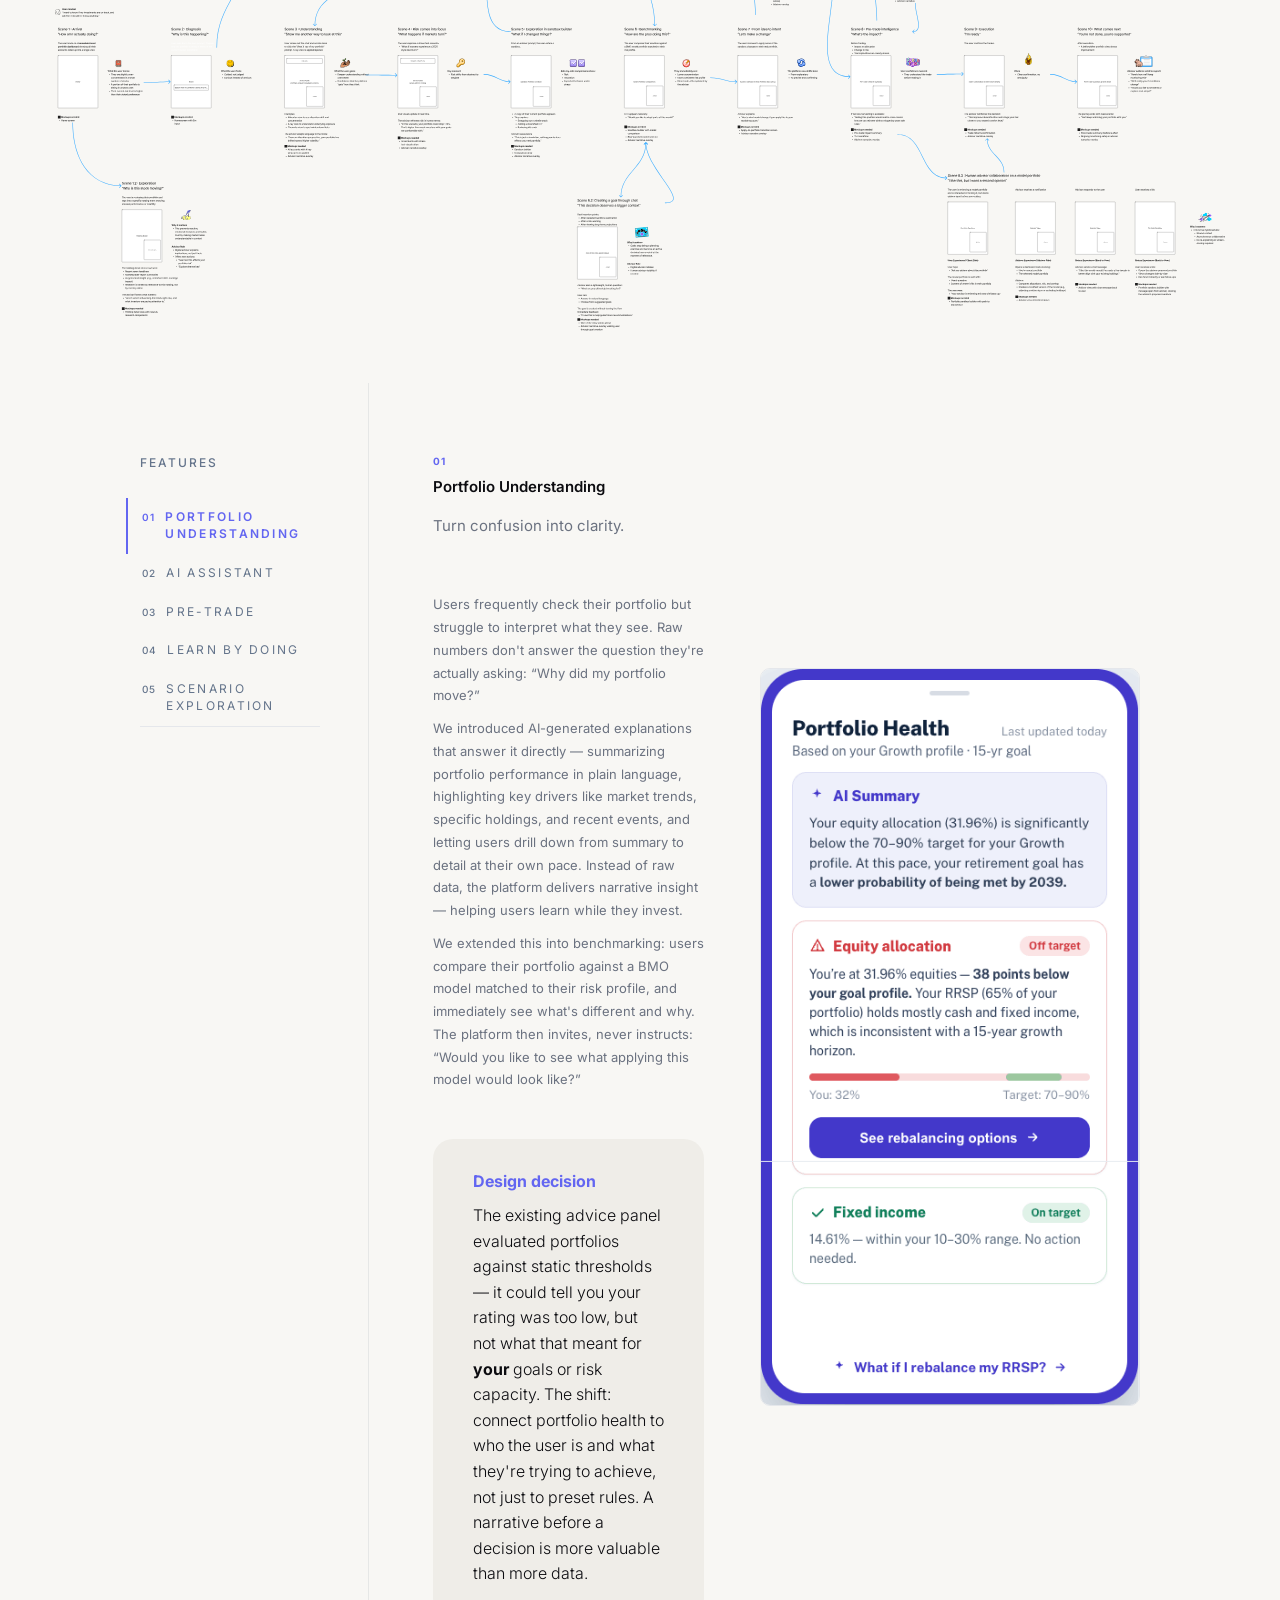
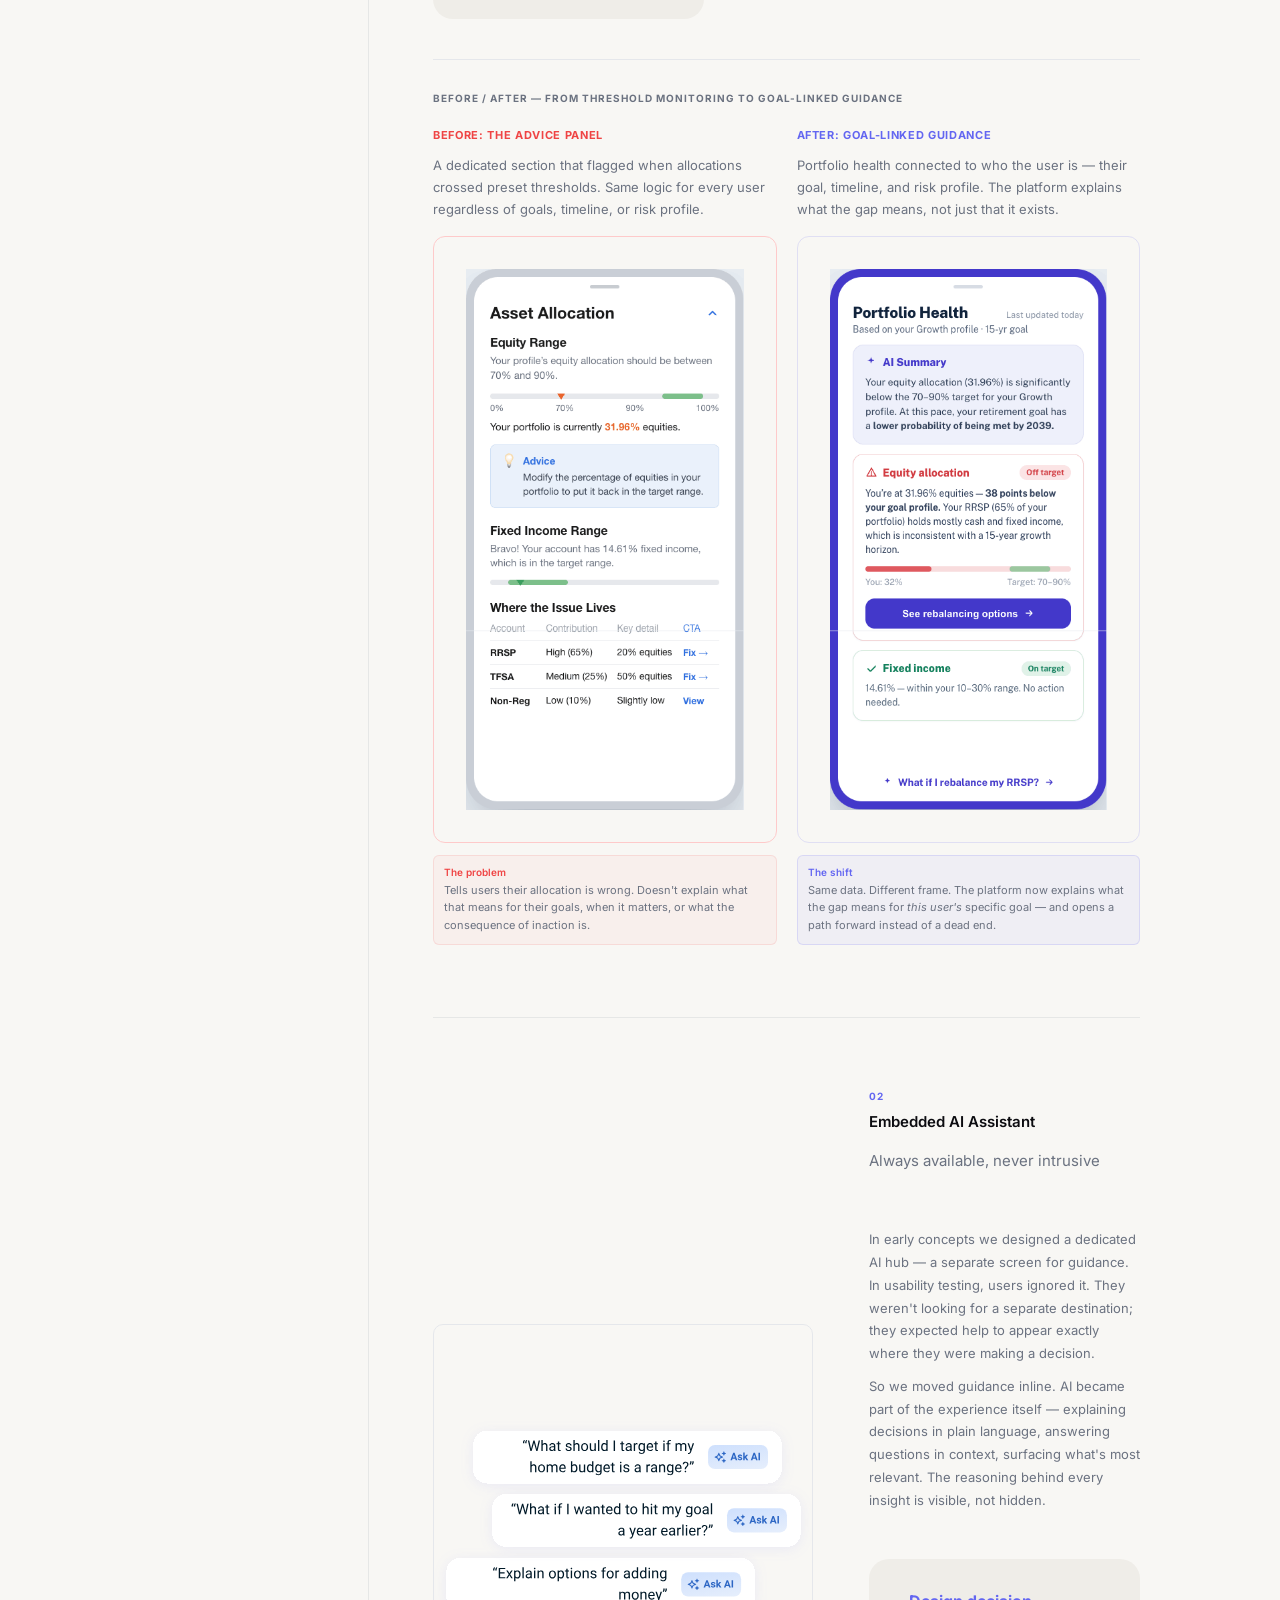
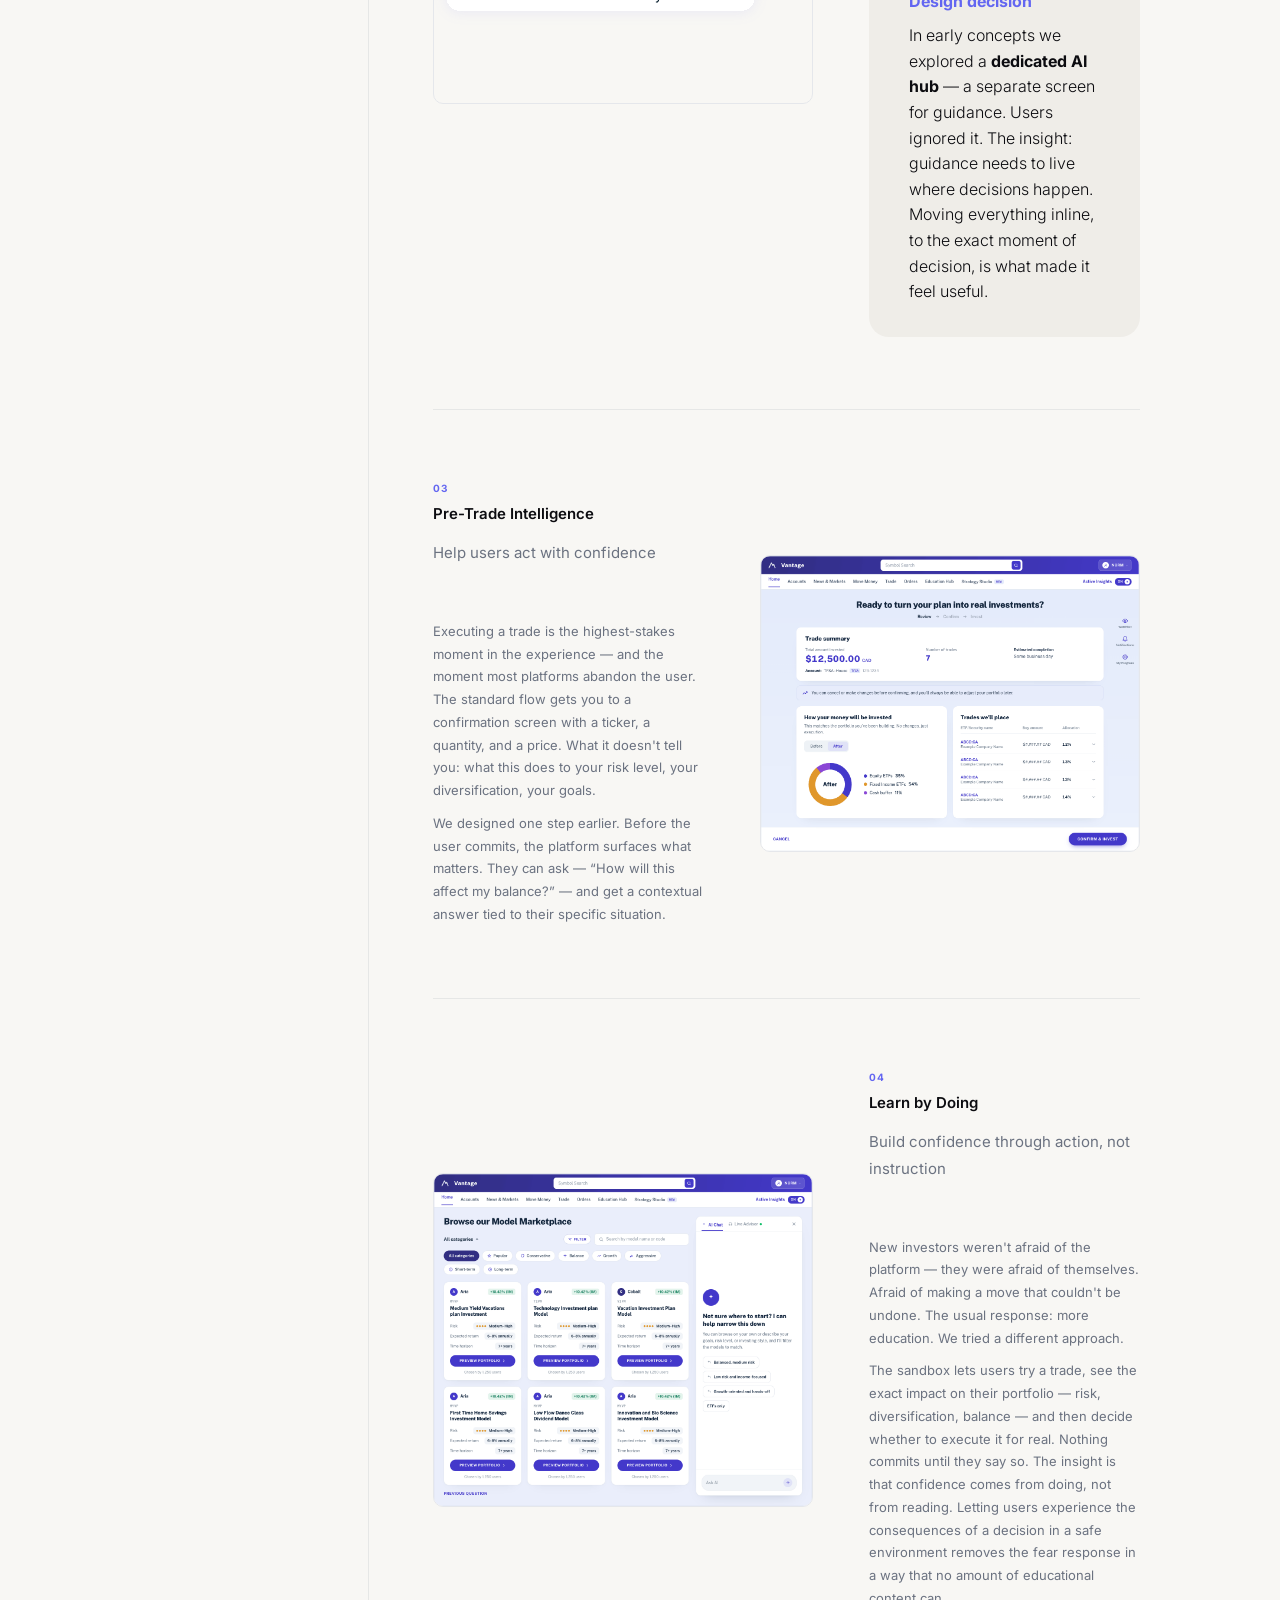
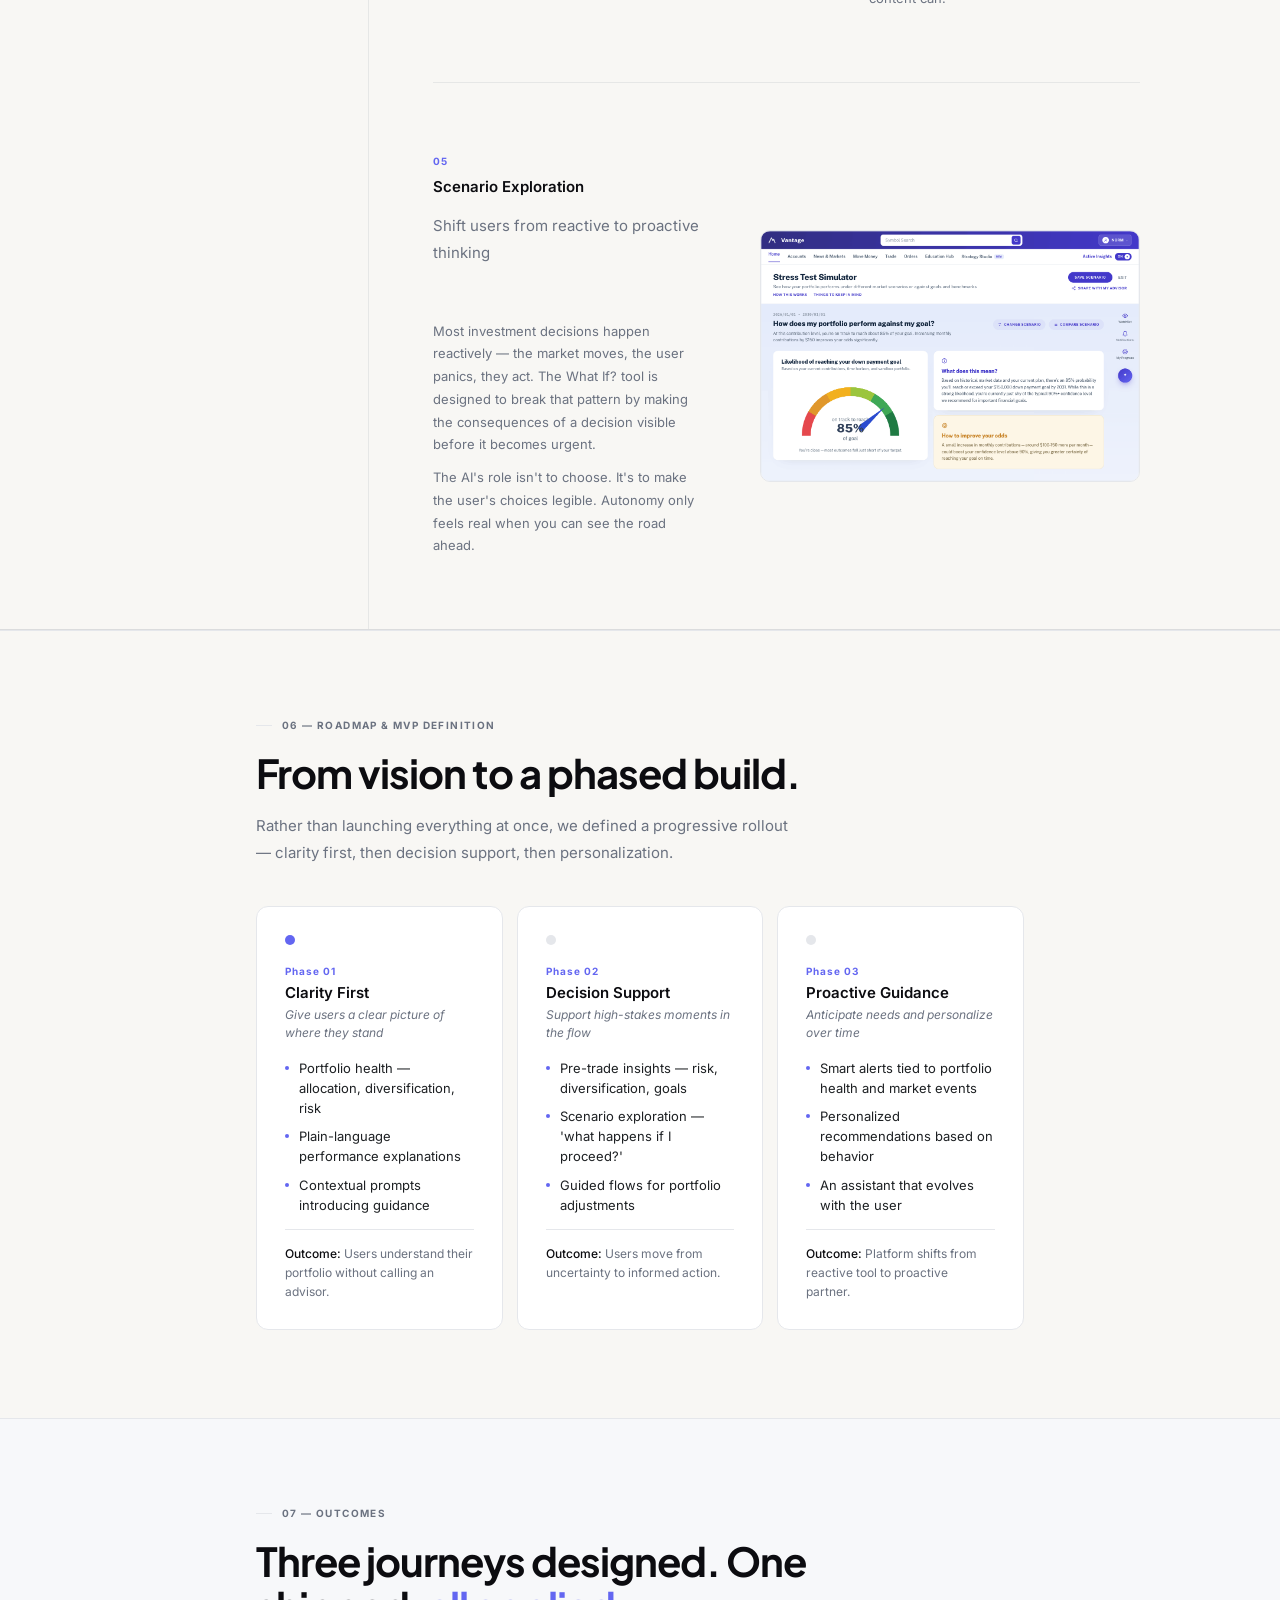
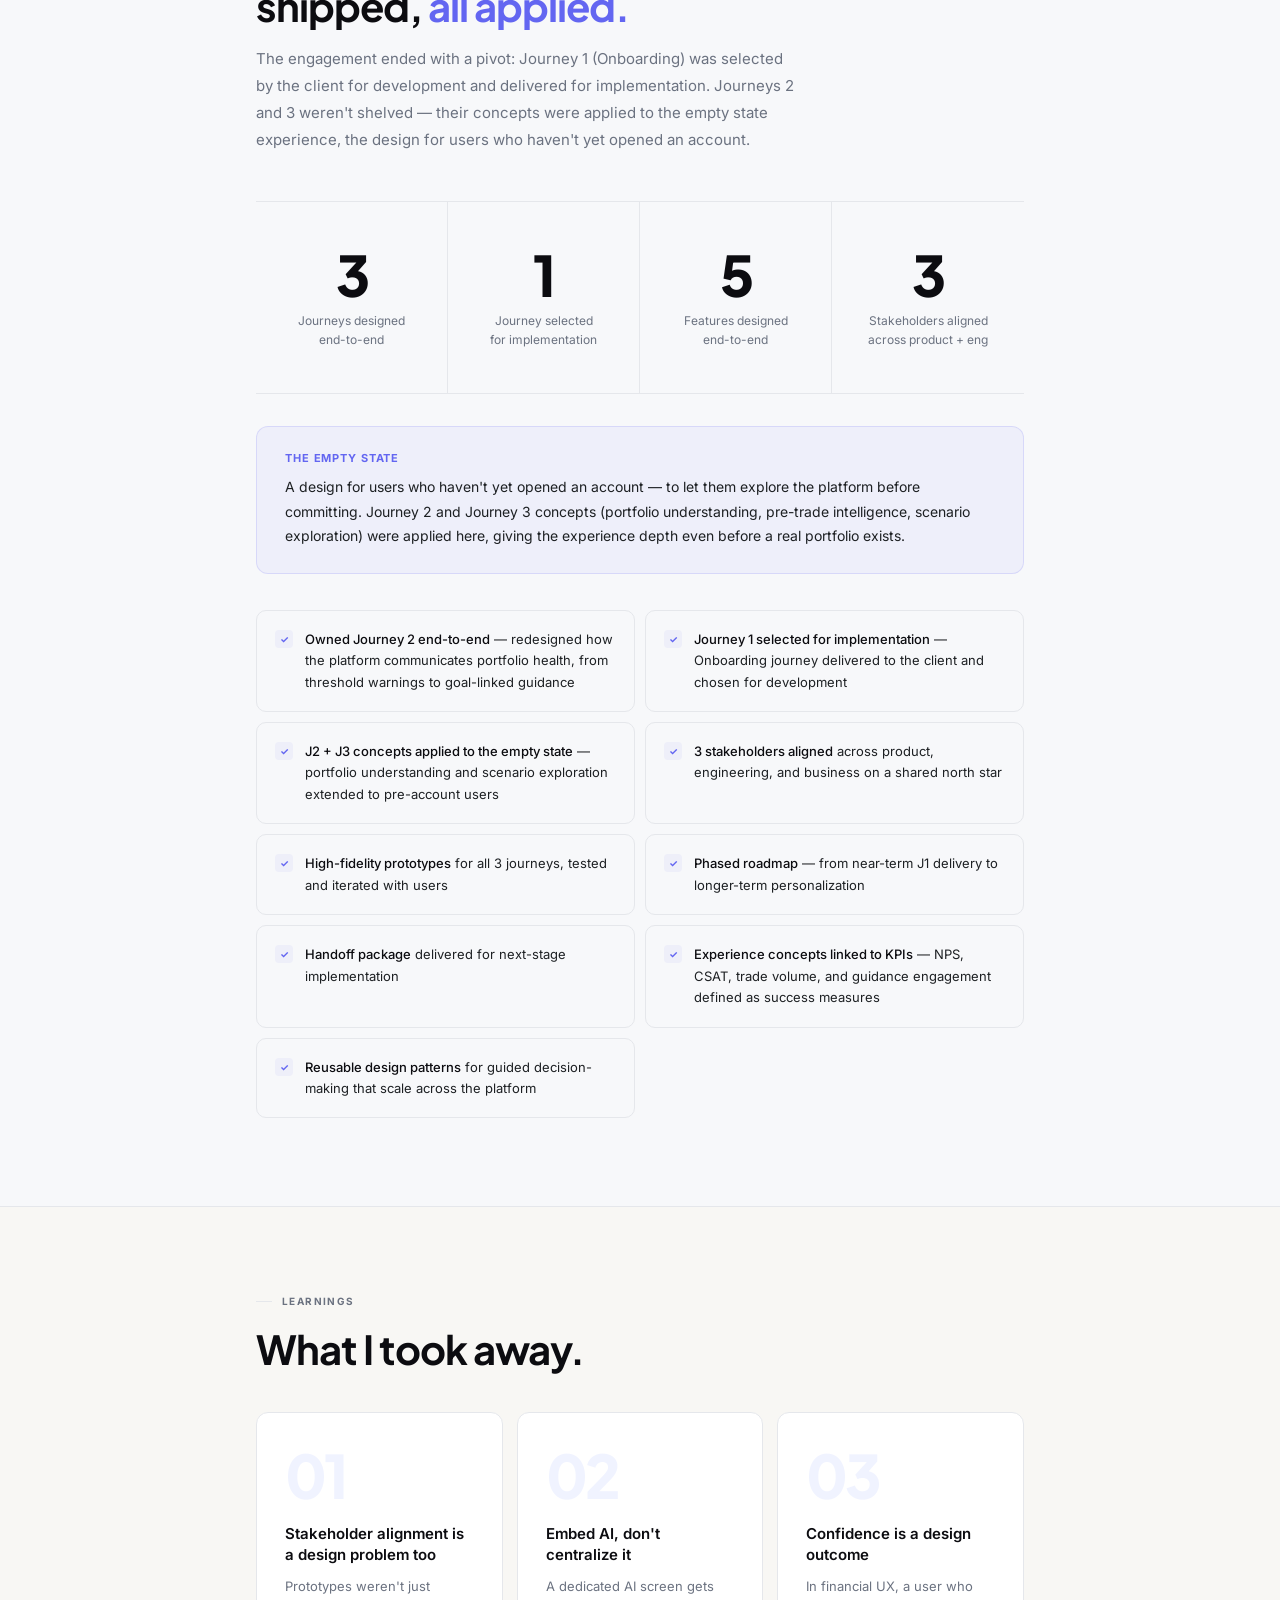
==== commit 0a9cf11b: "mobile version improved" ====
--- a/case-study-1.html
+++ b/case-study-1.html
@@ -98,9 +98,9 @@
 </div>
 </div>
 
-<div style="display:flex; justify-content:center; align-items:center; padding:32px;overflow:hidden; background: #e2e9ed;">
-  <img src="assets/images/case1-intro.jpg" style="border-radius:8px;width: 600px;object-fit:cover;object-position:top;" alt="BMO InvestorLine — Home">
-  <img src="assets/images/case1-stickynotes.png" style="border-radius:8px;width: 600px;object-fit:cover;object-position:top;" alt="BMO InvestorLine — sticky notes discovery">
+<div style="display:flex; justify-content:center; align-items:center; flex-wrap:wrap; gap:32px; padding:32px;overflow:hidden; background: #e2e9ed;">
+  <img src="assets/images/case1-intro.jpg" style="border-radius:8px;width: 100%;max-width: 600px;object-fit:cover;object-position:top;" alt="BMO InvestorLine — Home">
+  <img src="assets/images/case1-stickynotes.png" style="border-radius:8px;width: 100%;max-width: 600px;object-fit:cover;object-position:top;" alt="BMO InvestorLine — sticky notes discovery">
 </div>
 
 <!-- ══════════ 01 CHALLENGE ══════════ -->
--- a/css/styles.css
+++ b/css/styles.css
@@ -4470,6 +4470,7 @@
   .case-study-card {
     grid-template-columns: 1fr;
     gap: 40px;
+    padding: 48px;
   }
   
   .about-section {
@@ -4483,6 +4484,7 @@
 
   .cs-hero-content {
     flex-direction: column;
+    gap: 48px;
   }
   
   .cs-hero-meta-col {
@@ -4498,6 +4500,15 @@
 }
 
 @media (max-width: 768px) {
+  .cs-hero {
+    min-height: auto;
+    padding-top: 64px;
+  }
+  
+  .cs-hero-content {
+    gap: 32px;
+  }
+
   .cs-hero-meta-col {
     flex-direction: column;
   }
@@ -4505,7 +4516,25 @@
   .cs-hero-meta-section {
     flex: 1 1 100%;
   }
+
+  .case-studies-section {
+    padding: 48px var(--h-pad) 64px;
+    gap: 48px;
+  }
+
+  .case-study-card {
+    padding: 32px;
+    gap: 32px;
+  }
   
+  .case-study-content .heading-h2 {
+    font-size: 28px;
+  }
+  
+  .about-section {
+    padding: 48px var(--h-pad);
+  }
+
   .footer-title {
     font-size: 32px;
   }
@@ -4877,3 +4906,111 @@
 
 /* Badge */
 .badge { position: fixed; bottom: 20px; right: 20px; z-index: 999; background: var(--black); color: var(--yellow); font-size: 10px; font-weight: 700; letter-spacing: .12em; text-transform: uppercase; padding: 8px 14px; border-radius: 100px; }
+
+/* ===== NEW CASE STUDY RESPONSIVENESS ===== */
+@media (max-width: 1024px) {
+  .hero {
+    padding: 60px 40px 0 0;
+  }
+  .meta-strip {
+    grid-template-columns: 1fr 1fr;
+    row-gap: 24px;
+  }
+  .meta-col + .meta-col {
+    padding-left: 0;
+    border-left: none;
+  }
+  .meta-col:nth-child(even) {
+    padding-left: 20px;
+    border-left: 1px solid var(--border);
+  }
+  .meta-col:nth-child(odd) {
+    padding-right: 20px;
+  }
+}
+
+@media (max-width: 768px) {
+  :root {
+    --px: 24px;
+  }
+  
+  .hero {
+    padding: 40px 0 0 0;
+  }
+  
+  .hero-title {
+    font-size: 40px;
+    margin-bottom: 24px;
+  }
+  
+  .sh {
+    font-size: 28px;
+    margin-bottom: 16px;
+  }
+  
+  .pull-text {
+    font-size: 22px;
+  }
+  
+  .meta-strip {
+    grid-template-columns: 1fr;
+    row-gap: 20px;
+  }
+  
+  .meta-col:nth-child(n) {
+    padding-left: 0;
+    padding-right: 0;
+    border-left: none;
+    border-right: none;
+  }
+  
+  .meta-col + .meta-col {
+    padding-top: 20px;
+    border-top: 1px solid var(--border);
+  }
+
+  .grid3, .approach-grid, .users-grid, .journey, .feat-grid, .phase-grid, .out-grid, .tk-grid, .next-grid, 
+  [style*="grid-template-columns: 1fr 1fr"], 
+  [style*="grid-template-columns:1fr 1fr"] {
+    grid-template-columns: 1fr !important;
+  }
+
+  .dd, .insight {
+    flex-direction: column;
+    gap: 12px;
+  }
+  
+  .js {
+    border-right: none;
+    border-bottom: 1px solid var(--border);
+    padding: 24px 0;
+  }
+  .js:last-child {
+    border-bottom: none;
+  }
+  
+  .metrics {
+    grid-template-columns: 1fr 1fr;
+  }
+  .metric {
+    padding: 24px 16px;
+    border-bottom: 1px solid var(--border);
+  }
+  .metric:nth-child(3), .metric:nth-child(4) {
+    border-bottom: none;
+  }
+  .metric:nth-child(even) {
+    border-right: none;
+  }
+  
+  .s {
+    padding: 48px 0;
+  }
+  .pull-wrap {
+    padding: 48px 0;
+  }
+  
+  .footer {
+    padding: 28px var(--px);
+  }
+}
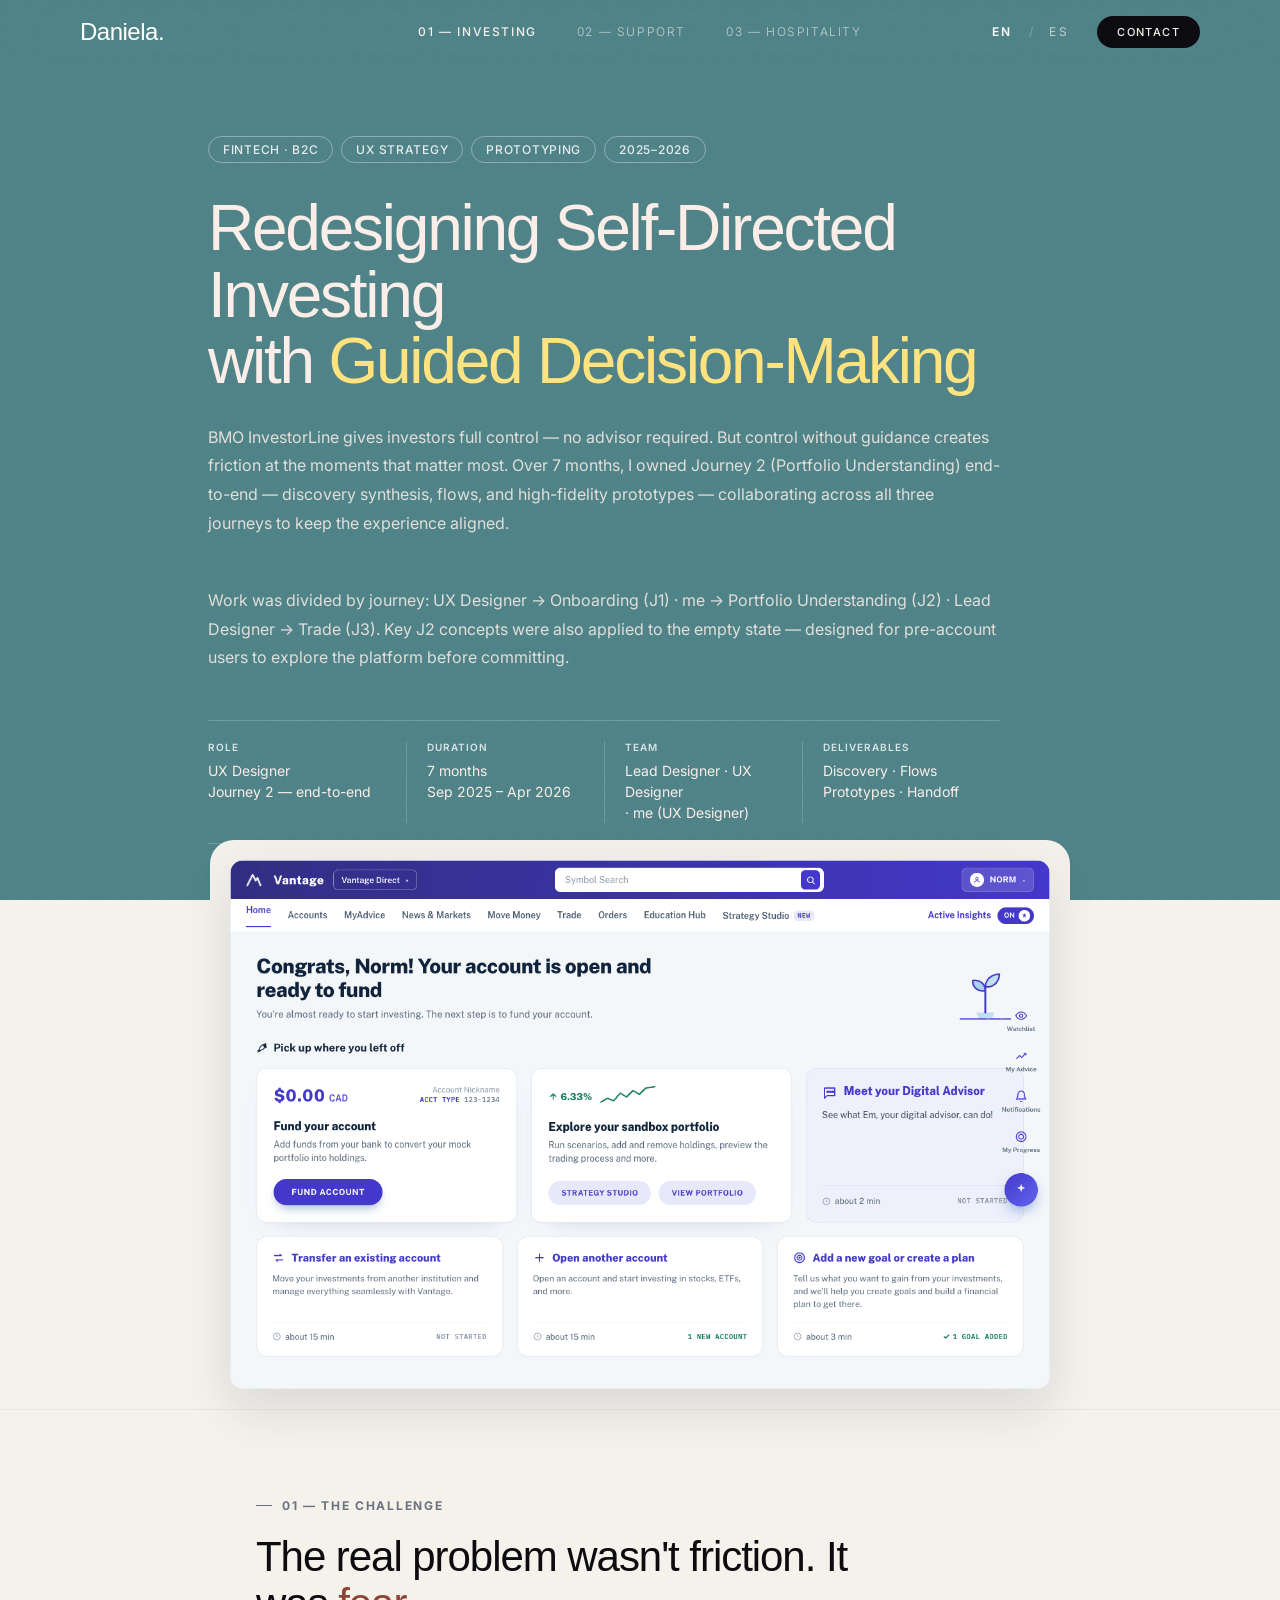
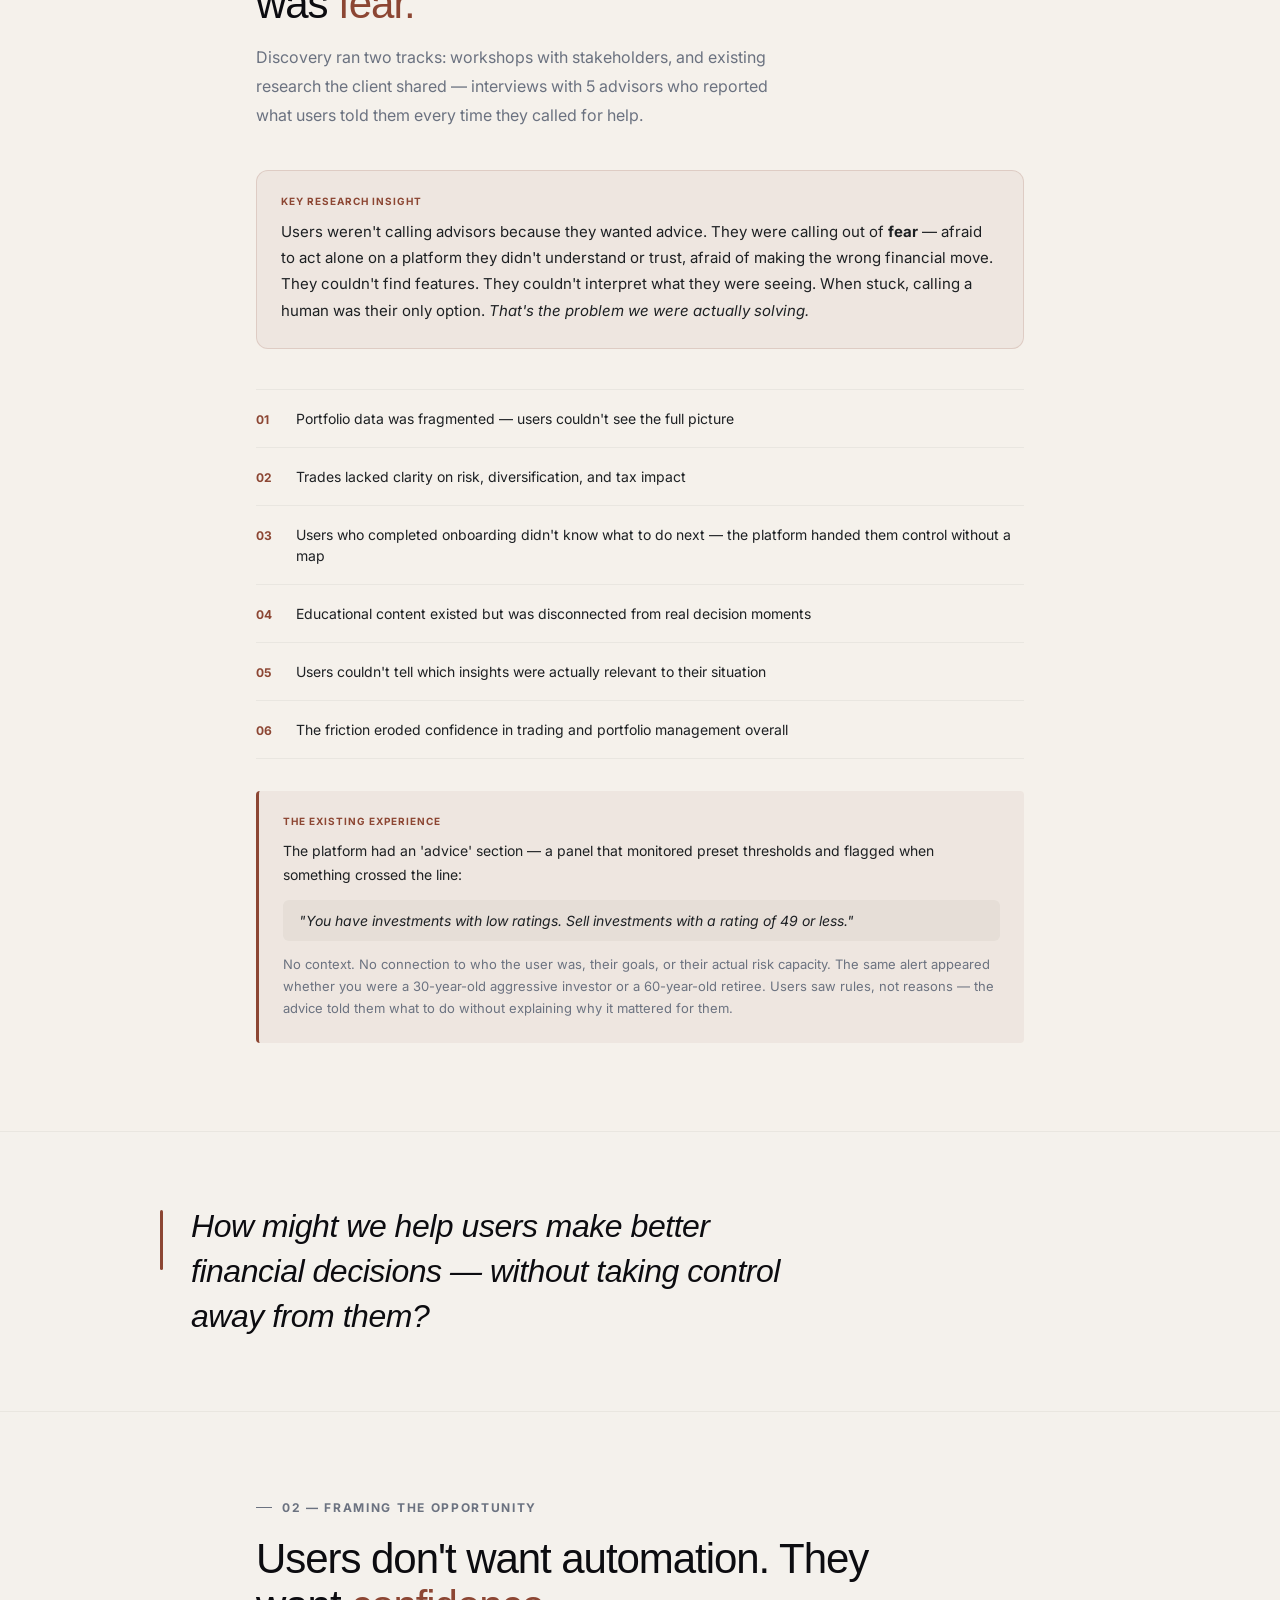
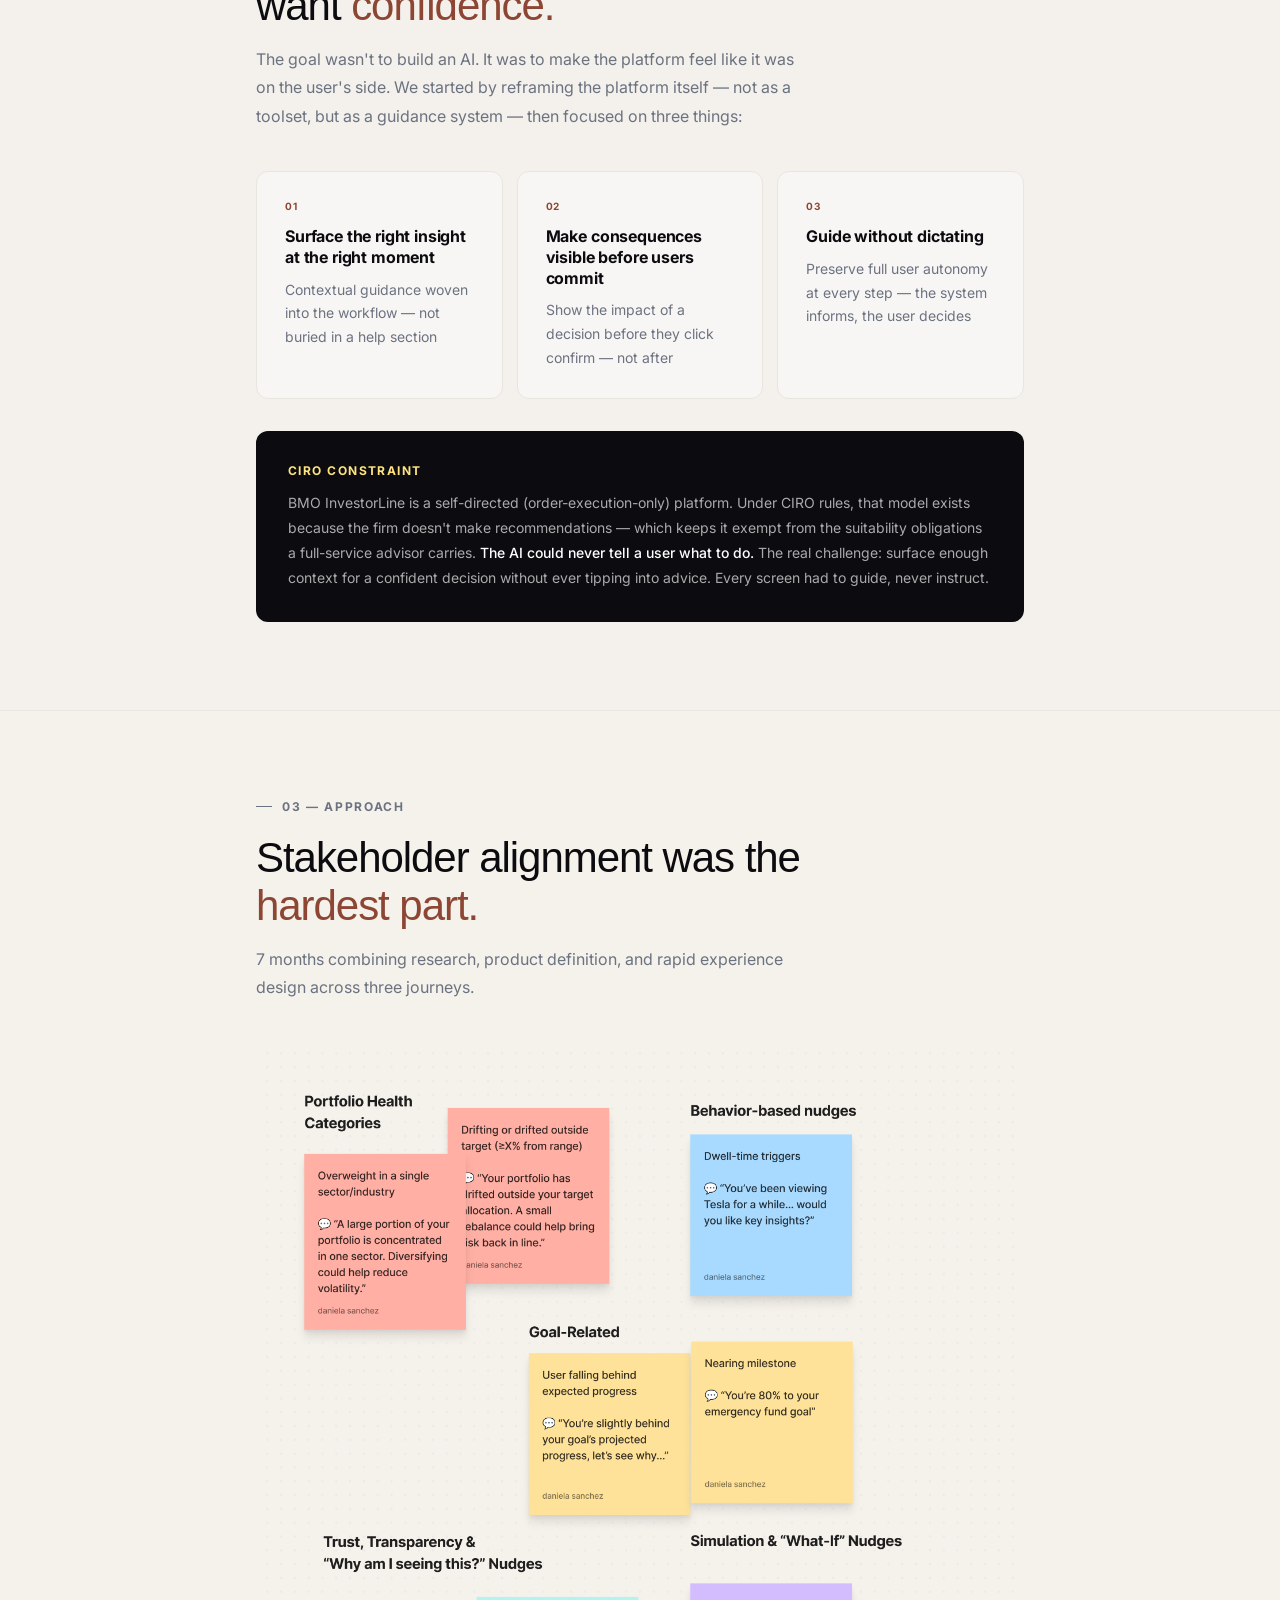
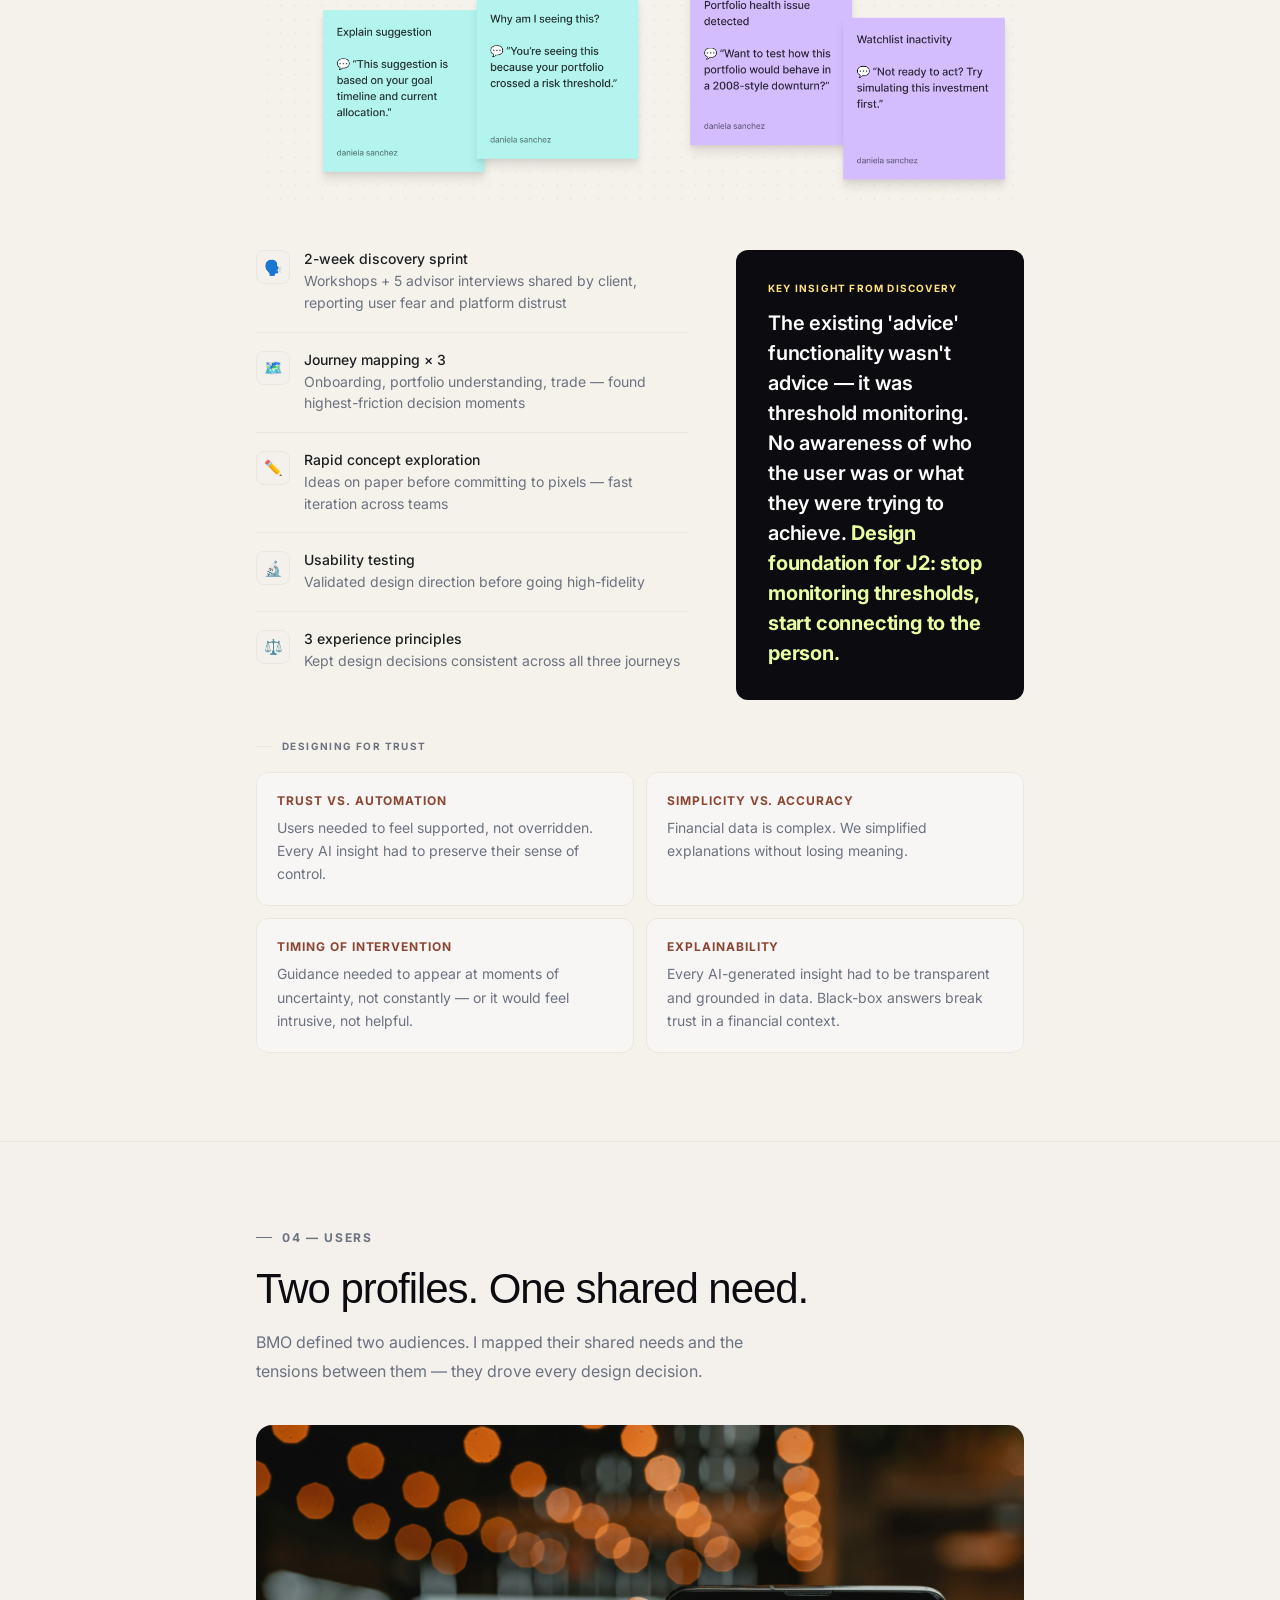
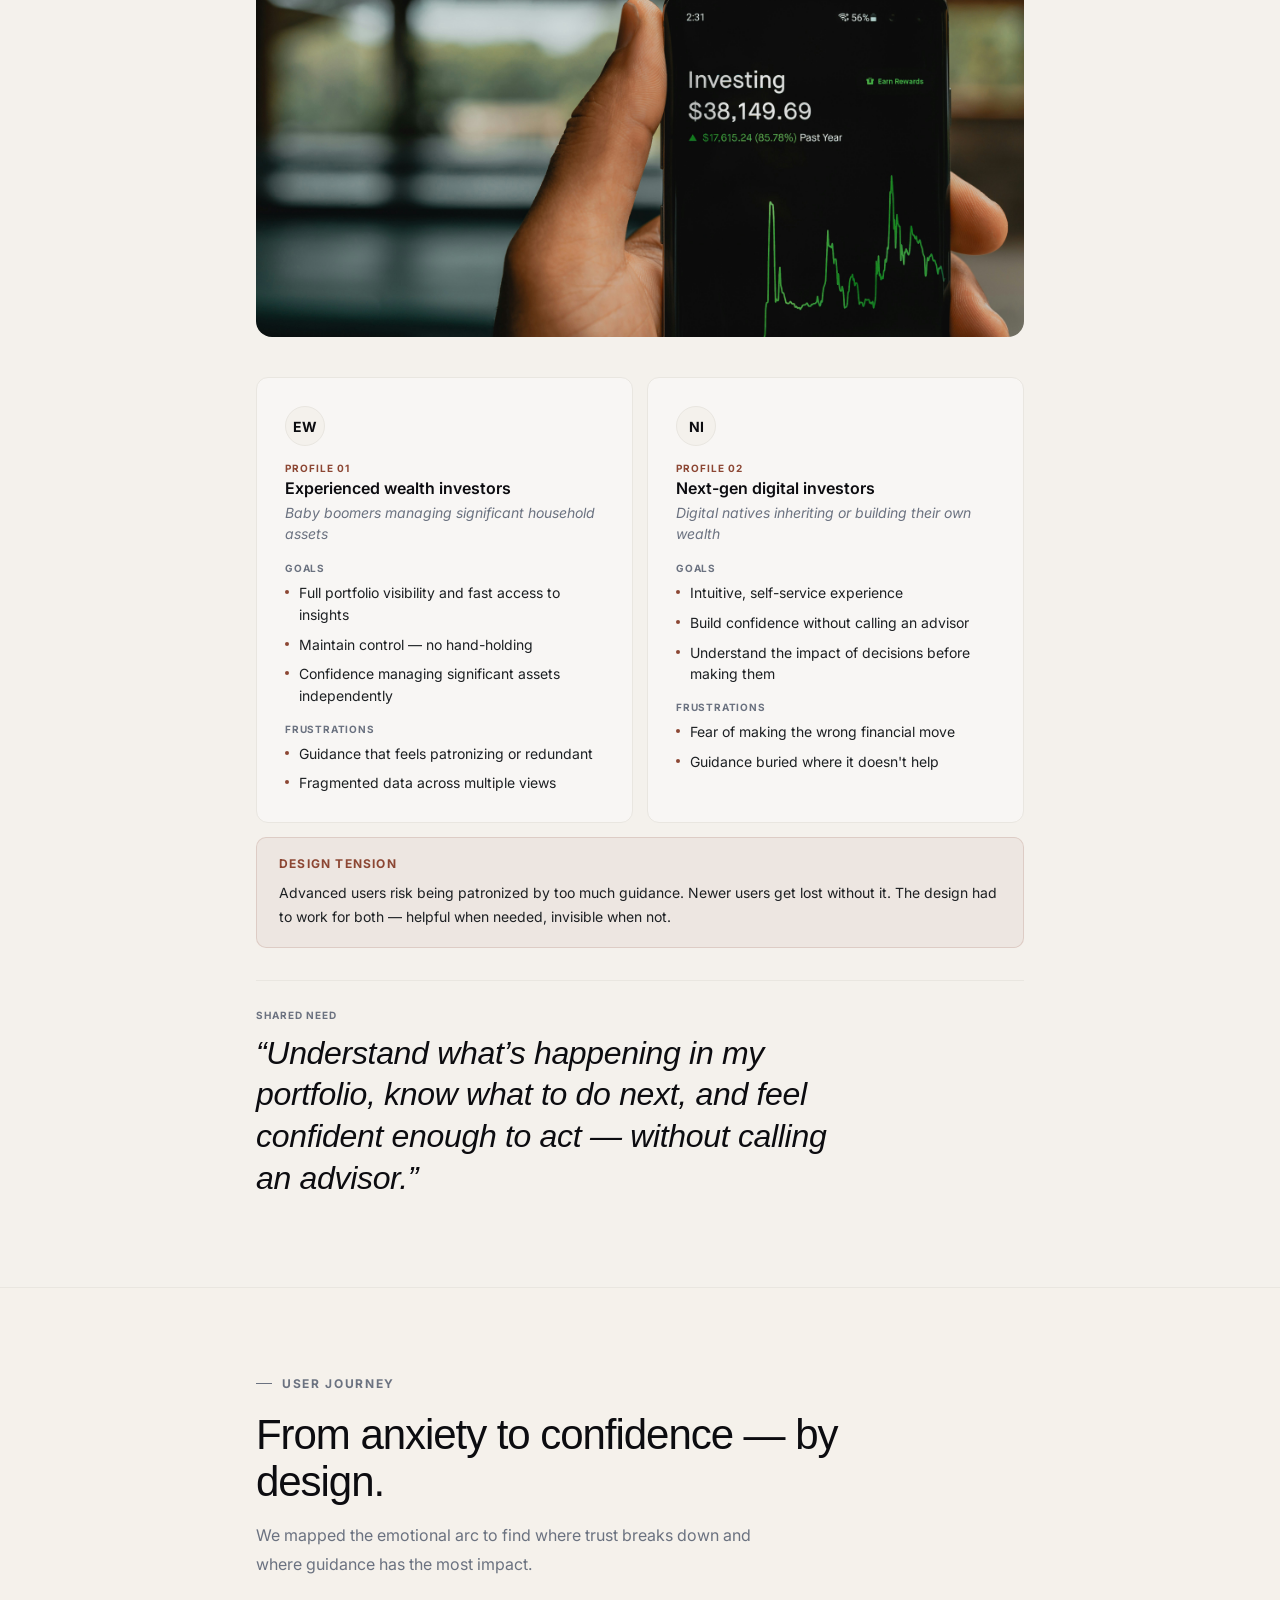
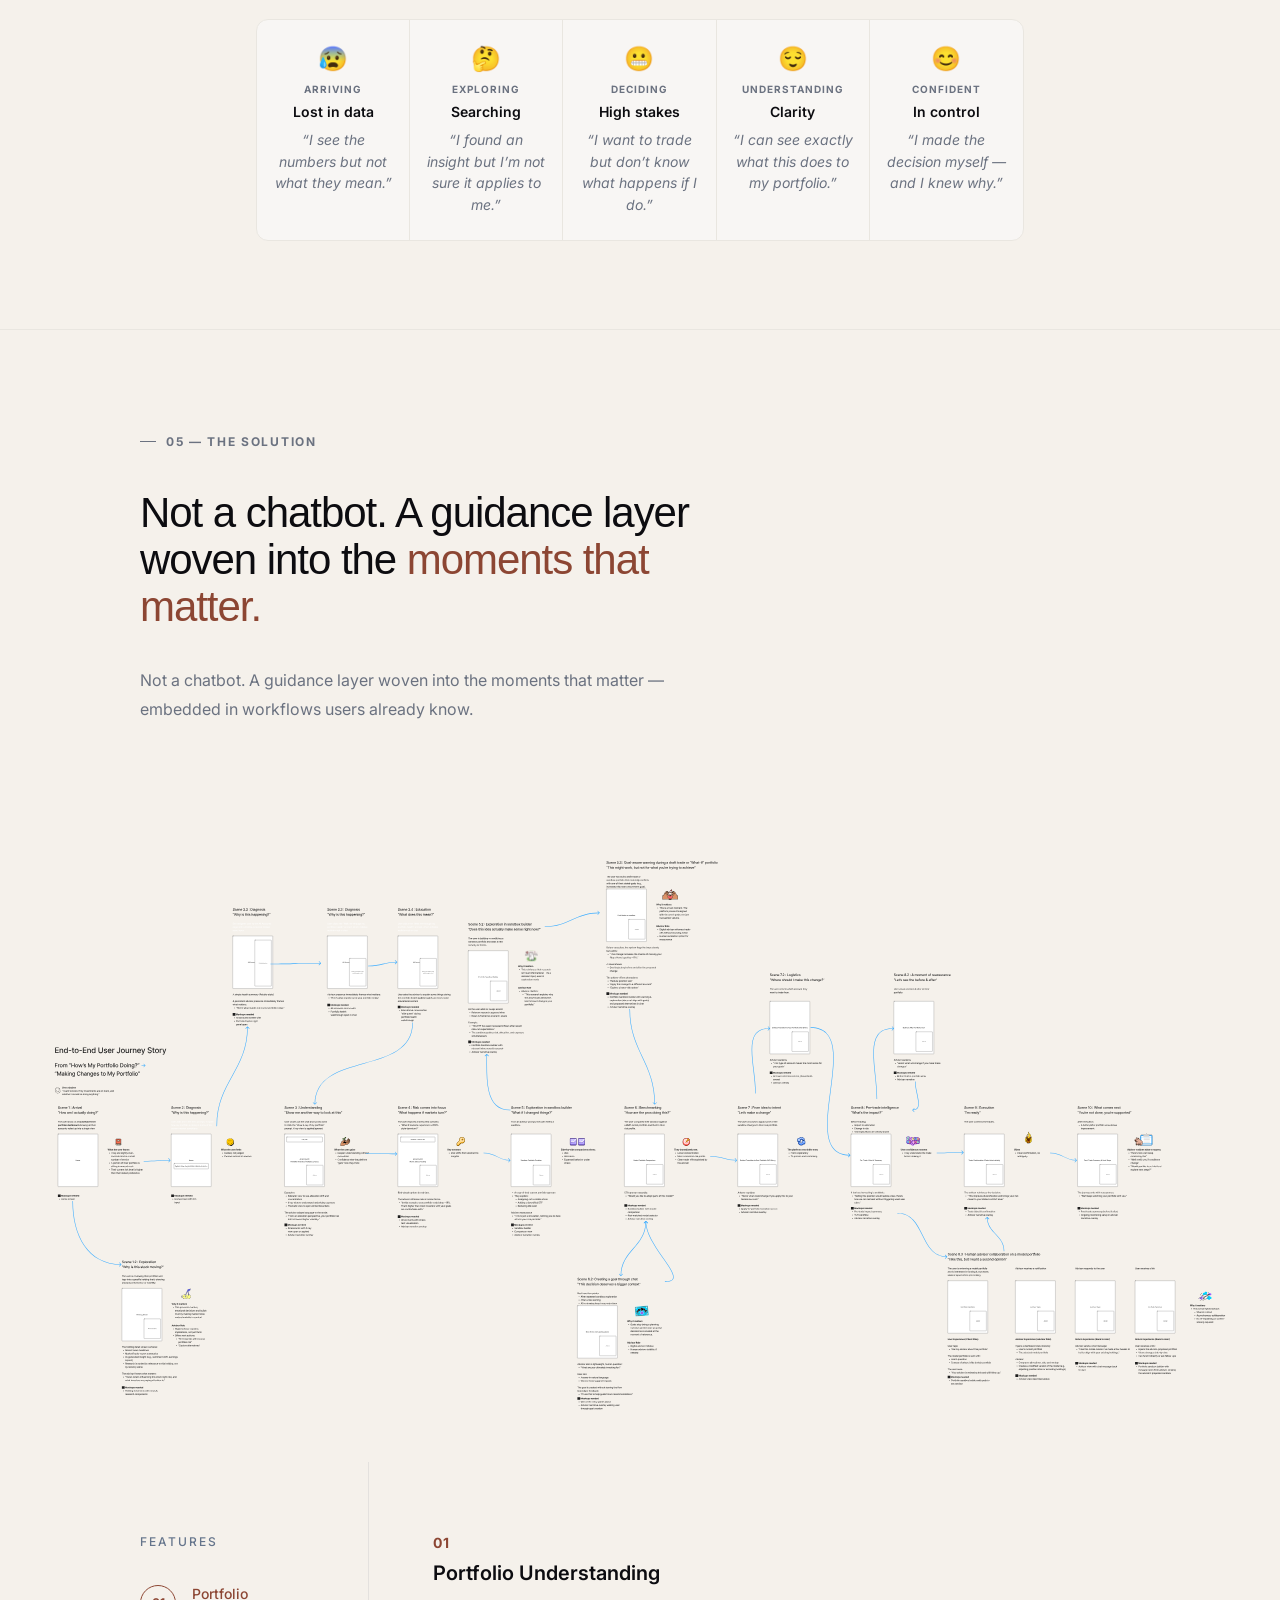
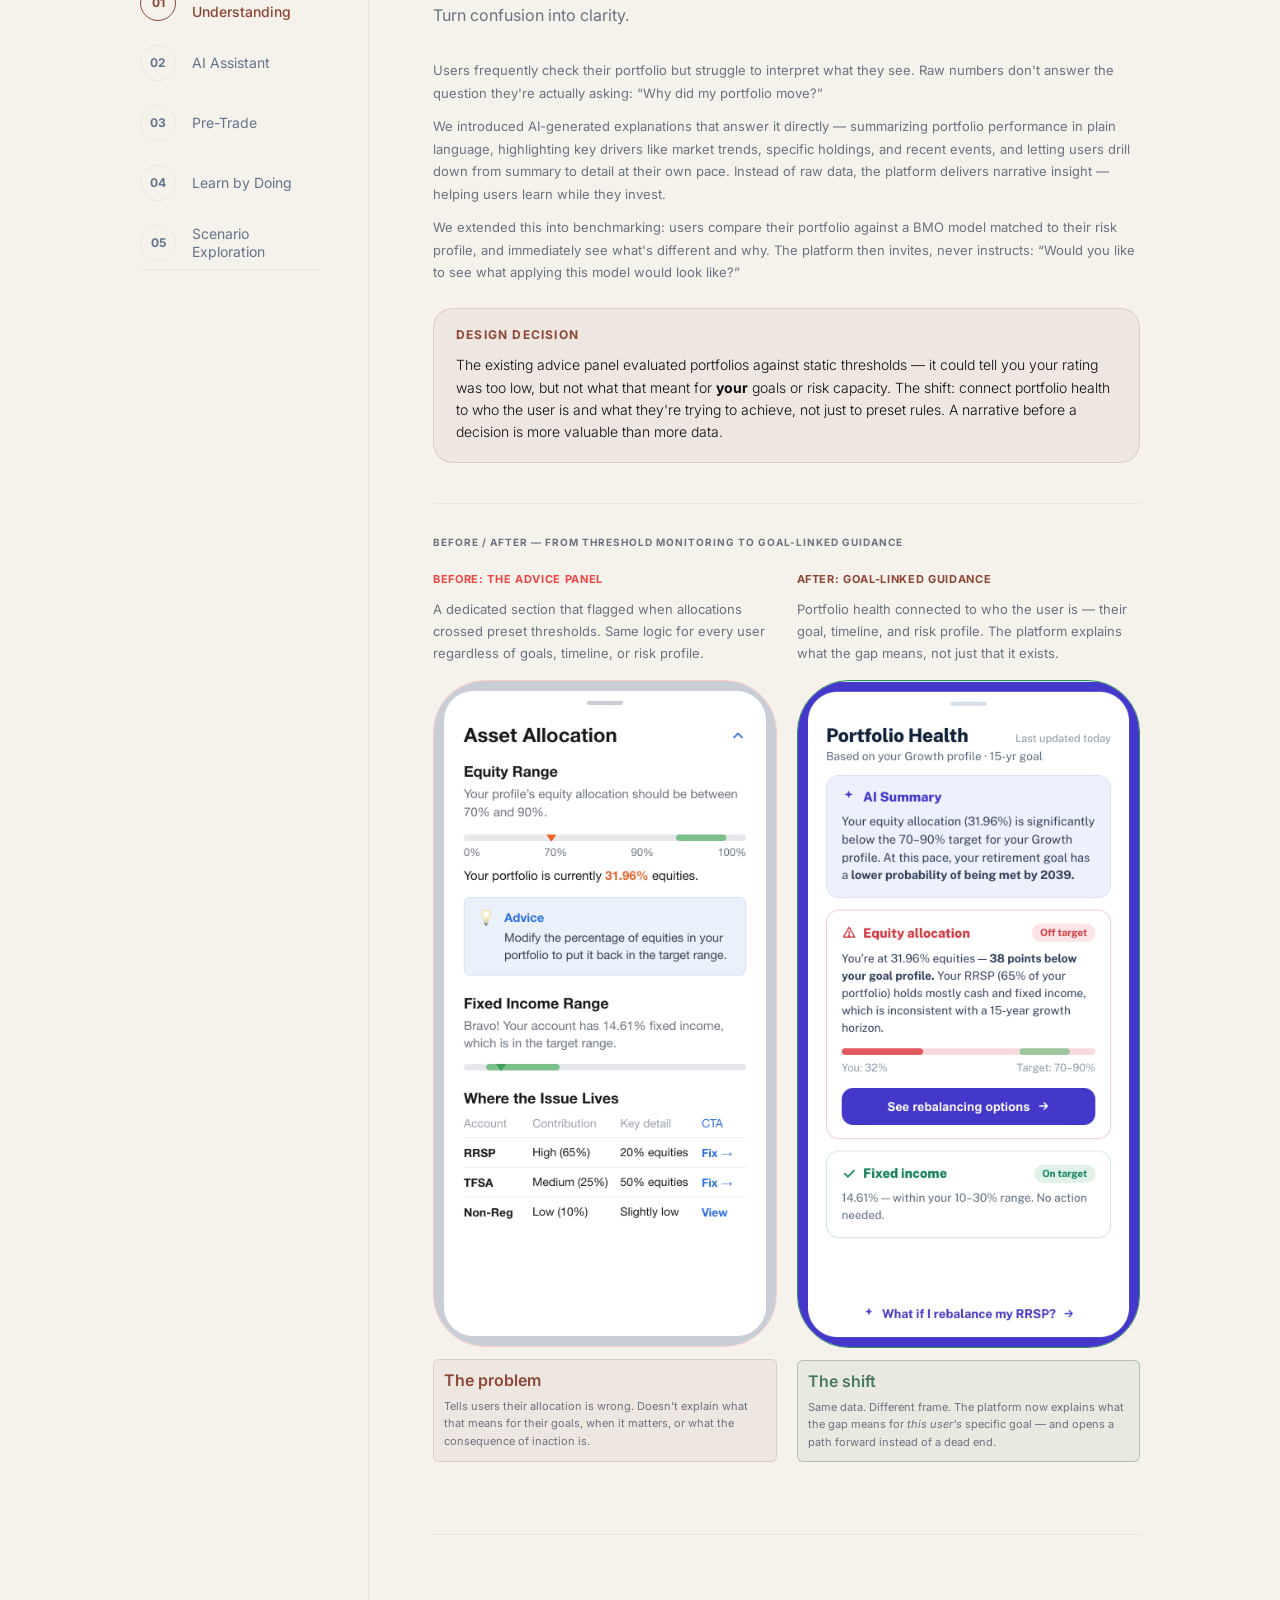
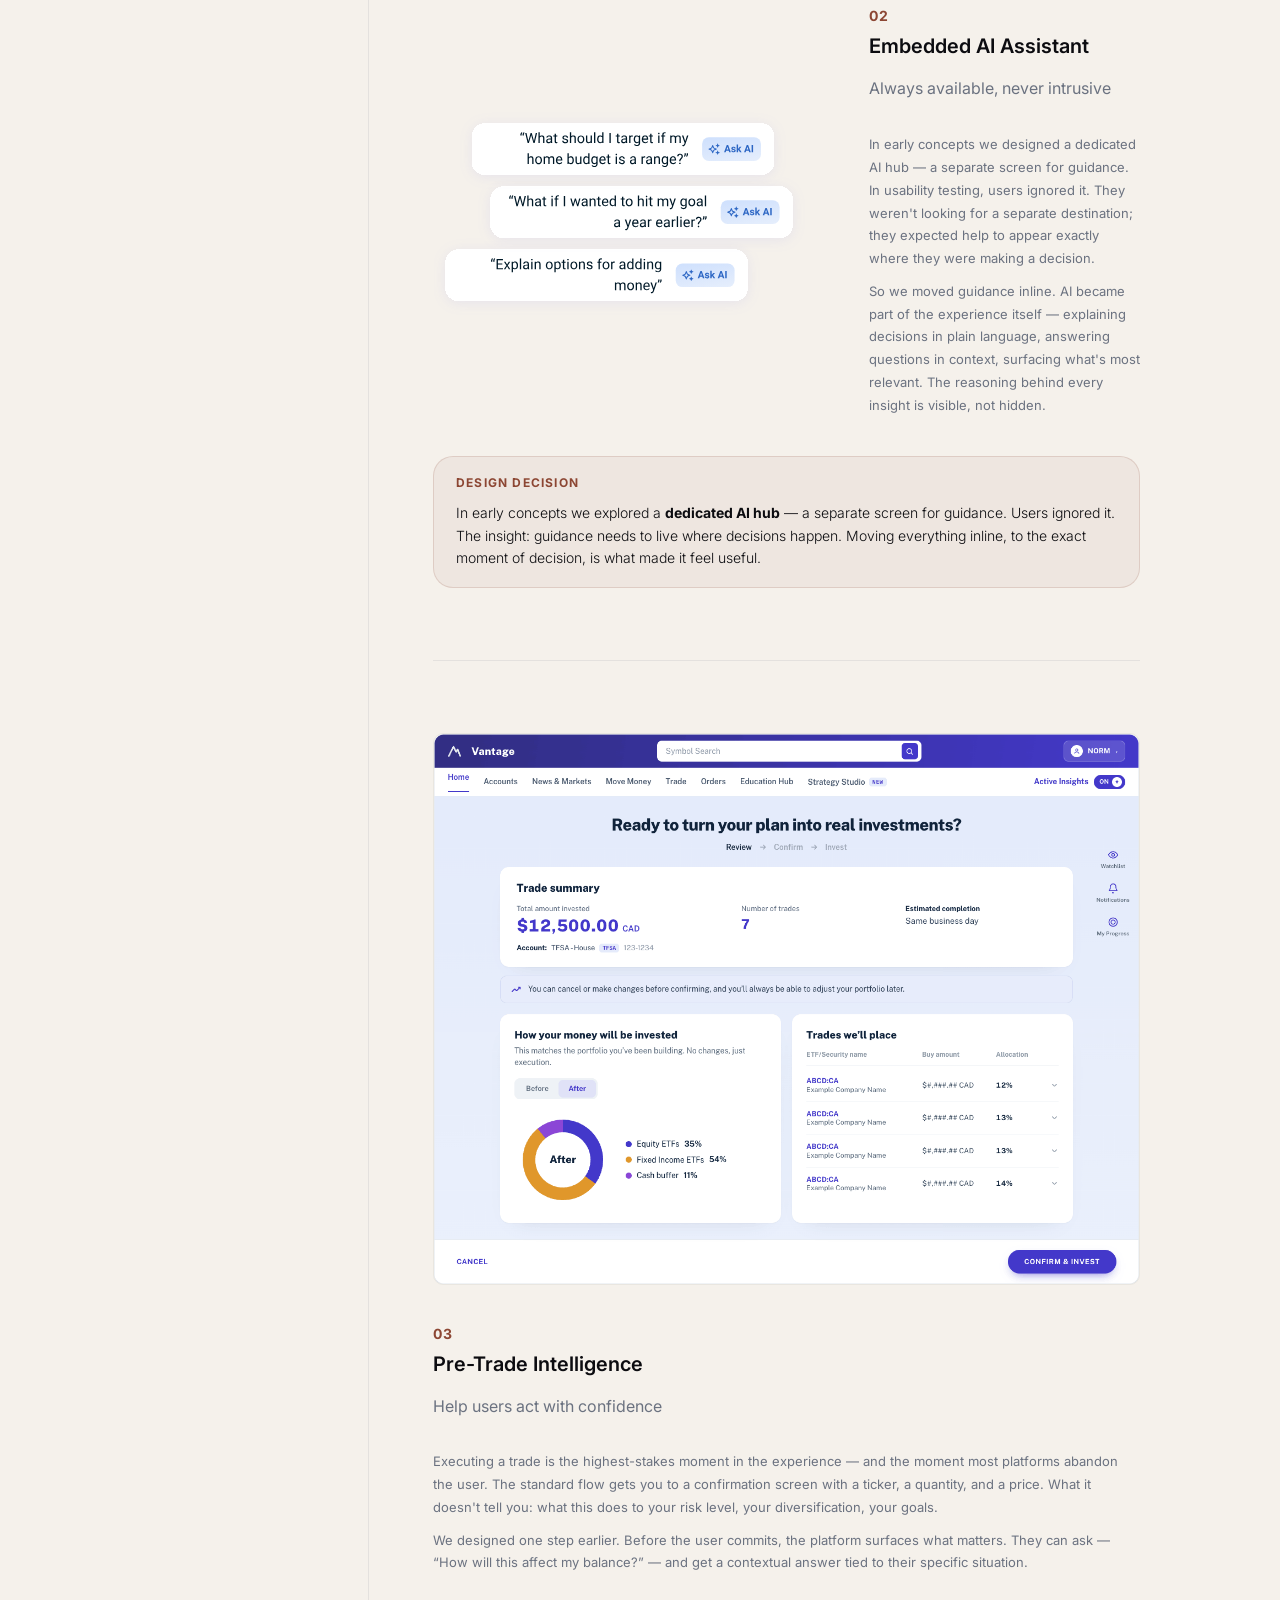
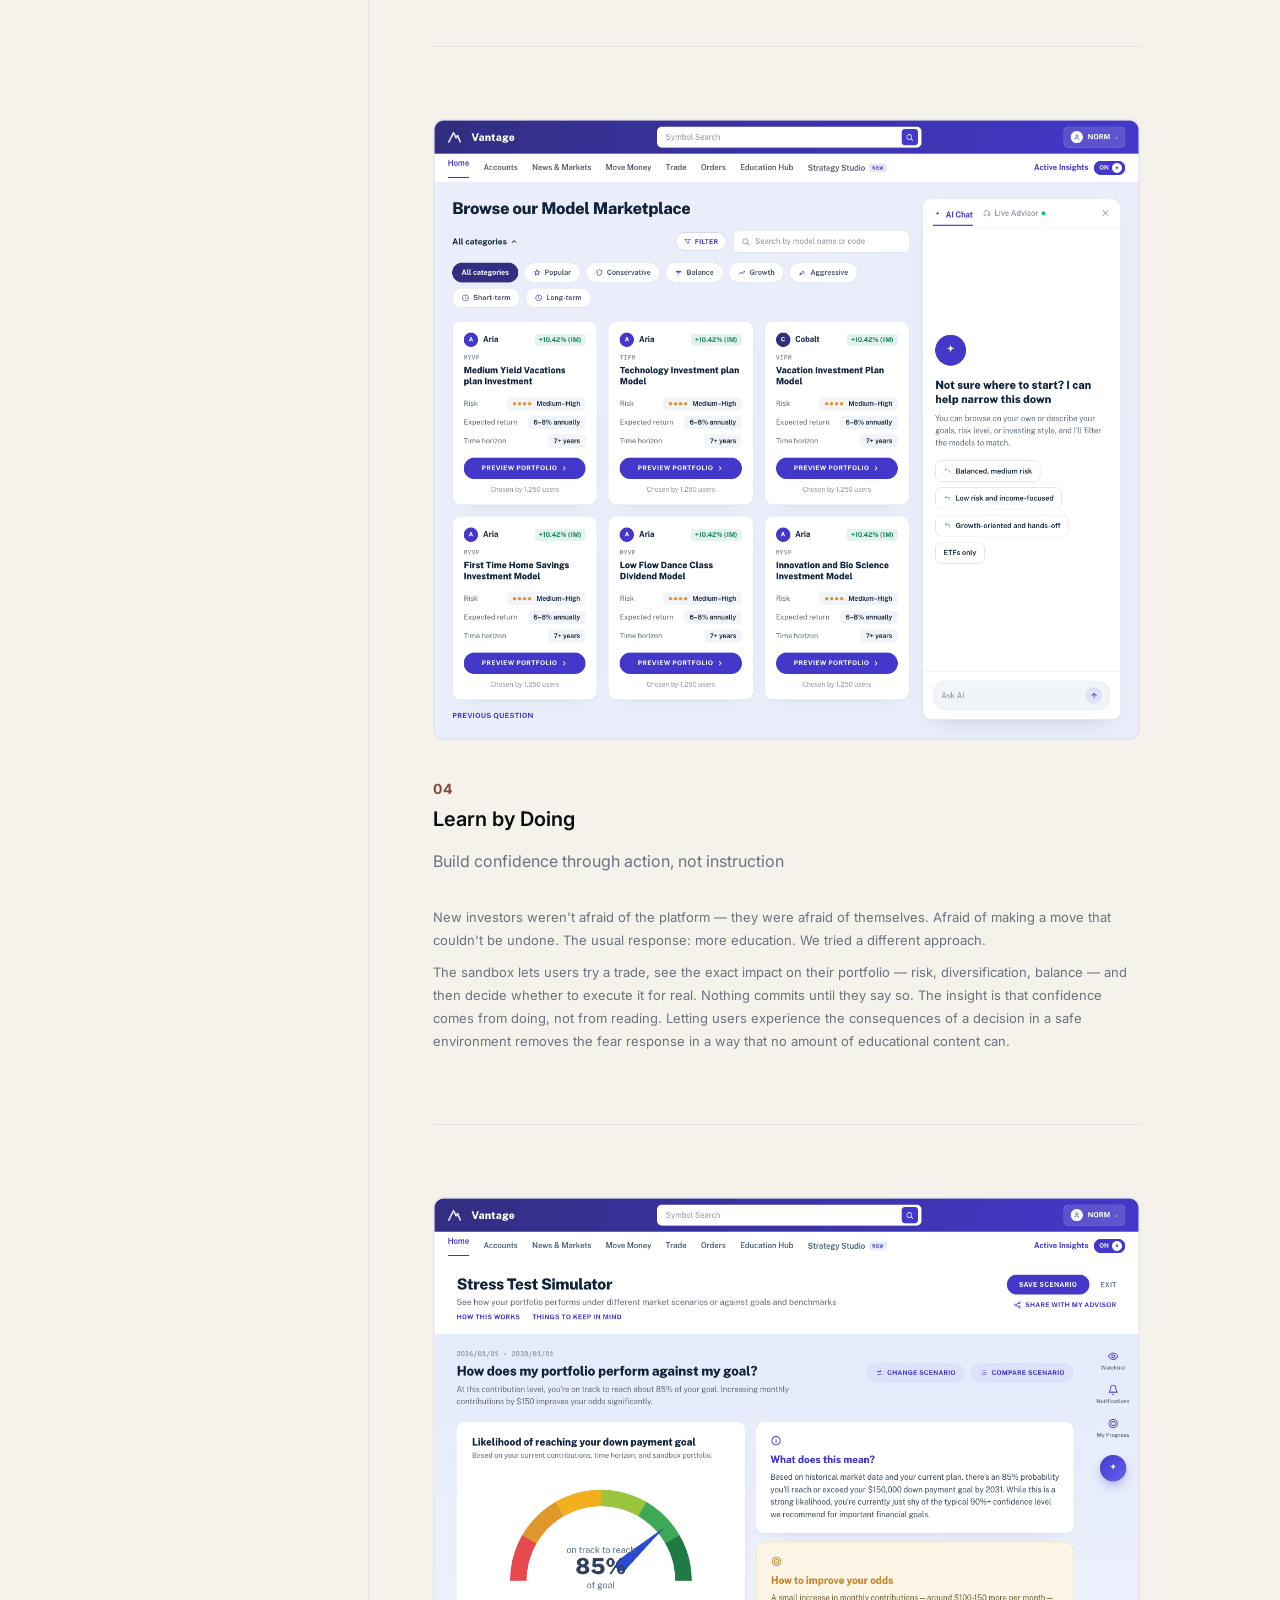
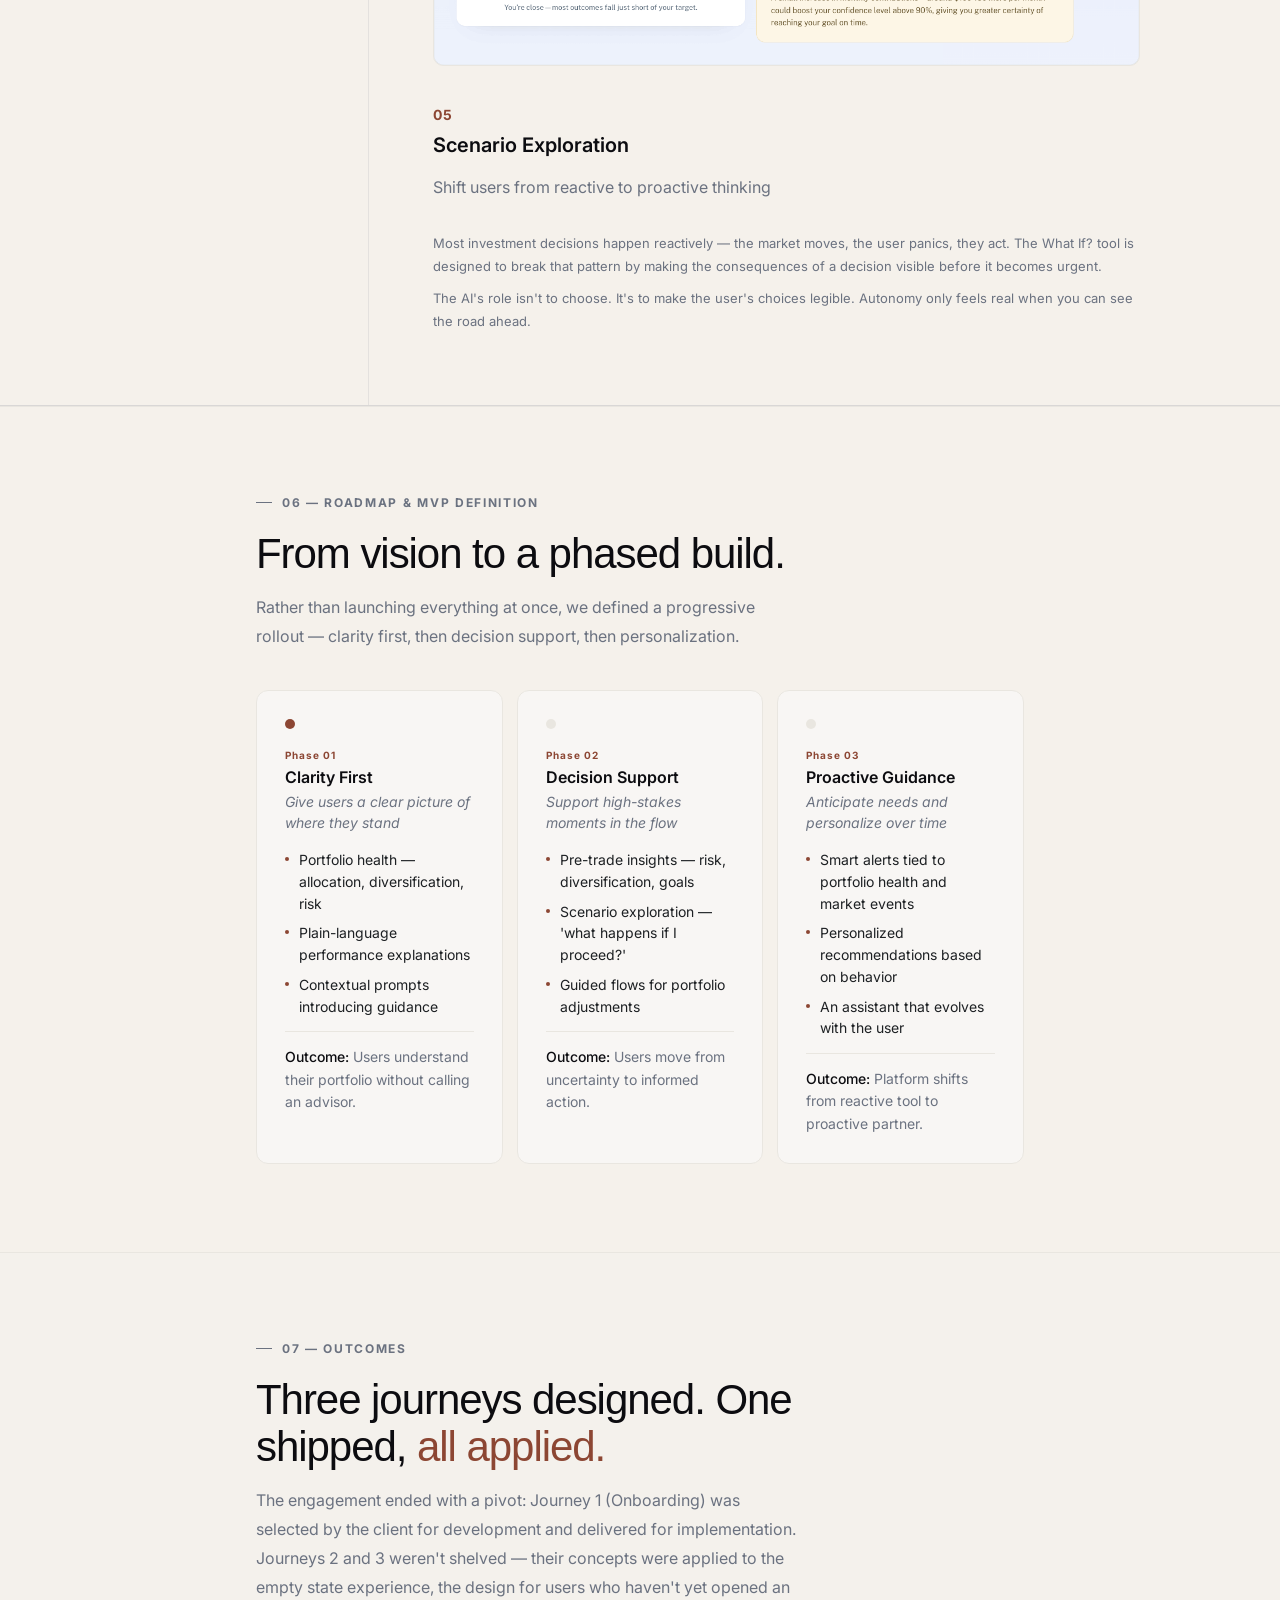
==== commit 7bfcf71b: "new design" ====
--- a/case-study-1.html
+++ b/case-study-1.html
@@ -6,15 +6,17 @@
 <title>BMO InvestorLine — Case Study</title>
 <link rel="preconnect" href="https://fonts.googleapis.com">
 <link rel="preconnect" href="https://fonts.gstatic.com" crossorigin>
-<link href="https://fonts.googleapis.com/css2?family=Plus+Jakarta+Sans:ital,wght@0,400;0,500;0,600;0,700;0,800;1,400;1,600&family=Inter:wght@300;400;500&display=swap" rel="stylesheet">
+<link href="https://fonts.googleapis.com/css2?family=Bricolage+Grotesque:opsz,wght@6..144,200..800&family=Inter:wght@300;400;500&display=swap" rel="stylesheet">
+<link href="https://fonts.googleapis.com/css2?family=Material+Symbols+Rounded" rel="stylesheet" />
 <link rel="stylesheet" href="css/styles.css">
+<link rel="icon" type="image/png" href="./assets/images/favicon.png">
 </head>
 <body>
 
 <!-- TOP NAV -->
   <nav class="top-nav" id="top-nav">
     <div class="top-nav-inner">
-      <a href="index.html" class="top-nav-logo">D.</a>
+      <a href="index.html" class="top-nav-logo">Daniela.</a>
       <div class="top-nav-links">
         <a href="case-study-1.html" class="top-nav-link" data-i18n="nav_link_cs1">01 — Investing</a>
         <a href="case-study-2.html" class="top-nav-link" data-i18n="nav_link_cs2">02 — Support</a>
@@ -56,6 +58,7 @@
 <main class="main-content">
 
 <!-- ══════════ HERO ══════════ -->
+<div class="hero-band cs1">
 <div class="page">
 <div class="hero">
   <div class="chips">
@@ -97,11 +100,14 @@
   </div>
 </div>
 </div>
-
-<div style="display:flex; justify-content:center; align-items:center; flex-wrap:wrap; gap:32px; padding:32px;overflow:hidden; background: #e2e9ed;">
-  <img src="assets/images/case1-intro.jpg" style="border-radius:8px;width: 100%;max-width: 600px;object-fit:cover;object-position:top;" alt="BMO InvestorLine — Home">
-  <img src="assets/images/case1-stickynotes.png" style="border-radius:8px;width: 100%;max-width: 600px;object-fit:cover;object-position:top;" alt="BMO InvestorLine — sticky notes discovery">
-</div>
+</div>
+
+<div class="cs-shot-frame">
+  <div class="cs-shot-mat">
+    <img src="assets/images/case1-intro.jpg" class="cs-shot" alt="BMO InvestorLine — Home">
+  </div>
+</div>
+
 
 <!-- ══════════ 01 CHALLENGE ══════════ -->
 <div class="divider"></div>
@@ -172,6 +178,8 @@
   <h2 class="sh" data-i18n-html="cs1_appr_h2">Stakeholder alignment was the <span class="blue">hardest part.</span></h2>
   <p class="ssub" data-i18n="cs1_appr_sub">7 months combining research, product definition, and rapid experience design across three journeys.</p>
 
+  <img style="width:100%;" src="assets/images/case1-stickynotes.png" style="border-radius:8px;width: 100%;max-width: 600px;object-fit:cover;object-position:top;" alt="BMO InvestorLine — sticky notes discovery">
+
   <div class="approach-grid">
     <div class="steps">
       <div class="step"><div class="step-ico">🗣️</div><div><div class="sn" data-i18n="cs1_approach_step1_name">2-week discovery sprint</div><div class="sd" data-i18n="cs1_approach_step1_desc">Workshops + 5 advisor interviews shared by client, reporting user fear and platform distrust</div></div></div>
@@ -182,17 +190,17 @@
     </div>
     <div class="card-dark">
       <span class="callout-tag" data-i18n="cs1_approach_insight_title">Key insight from discovery</span>
-      <p class="callout-body" data-i18n-html="cs1_appr_dark_body">The existing "advice" functionality wasn't advice — it was threshold monitoring. No awareness of who the user was or what they were trying to achieve. <strong style="color:#E9FEA3;">Design foundation for J2: stop monitoring thresholds, start connecting to the person.</strong></p>
+      <p class="callout-body" data-i18n-html="cs1_appr_dark_body">The existing "advice" functionality wasn't advice — it was threshold monitoring. No awareness of who the user was or what they were trying to achieve. <strong style="color:#FFE37F;">Design foundation for J2: stop monitoring thresholds, start connecting to the person.</strong></p>
     </div>
   </div>
 
   <div style="margin-top:40px;">
     <div style="font-size:10px;font-weight:700;letter-spacing:.14em;text-transform:uppercase;color:var(--muted);margin-bottom:20px;display:flex;align-items:center;gap:10px;"><span style="width:16px;height:1px;background:var(--border);display:inline-block;"></span><span data-i18n="cs1_approach_trust_title">Designing for trust — 4 tensions every screen had to navigate</span></div>
     <div style="display:grid;grid-template-columns:1fr 1fr;gap:12px;">
-      <div class="card" style="padding:20px;"><div style="font-size:11px;font-weight:700;color:var(--blue);margin-bottom:8px;" data-i18n="cs1_approach_trust_t1_title">Trust vs. Automation</div><p style="font-size:13px;color:var(--muted);line-height:1.65;" data-i18n="cs1_approach_trust_t1_body">Users needed to feel supported, not overridden. Every AI insight had to preserve their sense of control.</p></div>
-      <div class="card" style="padding:20px;"><div style="font-size:11px;font-weight:700;color:var(--blue);margin-bottom:8px;" data-i18n="cs1_approach_trust_t2_title">Simplicity vs. Accuracy</div><p style="font-size:13px;color:var(--muted);line-height:1.65;" data-i18n="cs1_approach_trust_t2_body">Financial data is complex. We simplified explanations without losing meaning.</p></div>
-      <div class="card" style="padding:20px;"><div style="font-size:11px;font-weight:700;color:var(--blue);margin-bottom:8px;" data-i18n="cs1_approach_trust_t3_title">Timing of Intervention</div><p style="font-size:13px;color:var(--muted);line-height:1.65;" data-i18n="cs1_approach_trust_t3_body">Guidance needed to appear at moments of uncertainty, not constantly — or it would feel intrusive, not helpful.</p></div>
-      <div class="card" style="padding:20px;"><div style="font-size:11px;font-weight:700;color:var(--blue);margin-bottom:8px;" data-i18n="cs1_approach_trust_t4_title">Explainability</div><p style="font-size:13px;color:var(--muted);line-height:1.65;" data-i18n="cs1_approach_trust_t4_body">Every AI-generated insight had to be transparent and grounded in data. Black-box answers break trust in a financial context.</p></div>
+      <div class="card" style="padding:20px;"><div class="tension-title" data-i18n="cs1_approach_trust_t1_title">Trust vs. Automation</div><p class="tension-body" data-i18n="cs1_approach_trust_t1_body">Users needed to feel supported, not overridden. Every AI insight had to preserve their sense of control.</p></div>
+      <div class="card" style="padding:20px;"><div class="tension-title" data-i18n="cs1_approach_trust_t2_title">Simplicity vs. Accuracy</div><p class="tension-body" data-i18n="cs1_approach_trust_t2_body">Financial data is complex. We simplified explanations without losing meaning.</p></div>
+      <div class="card" style="padding:20px;"><div class="tension-title" data-i18n="cs1_approach_trust_t3_title">Timing of Intervention</div><p class="tension-body" data-i18n="cs1_approach_trust_t3_body">Guidance needed to appear at moments of uncertainty, not constantly — or it would feel intrusive, not helpful.</p></div>
+      <div class="card" style="padding:20px;"><div class="tension-title" data-i18n="cs1_approach_trust_t4_title">Explainability</div><p class="tension-body" data-i18n="cs1_approach_trust_t4_body">Every AI-generated insight had to be transparent and grounded in data. Black-box answers break trust in a financial context.</p></div>
     </div>
   </div>
 </div>
@@ -206,6 +214,7 @@
   <div class="slabel" data-i18n="cs1_users_label">04 — Users</div>
   <h2 class="sh" data-i18n="cs1_users_h2">Two profiles. One shared need.</h2>
   <p class="ssub" data-i18n="cs1_users_subtitle">BMO defined two audiences. I mapped their shared needs and the tensions between them — they drove every design decision.</p>
+  <img class="image-container" style="width:100%;" src="assets/images/case1-investing.jpg" style="border-radius:8px;width: 100%;max-width: 600px;object-fit:cover;object-position:top;" alt="BMO InvestorLine — sticky notes discovery">
 
   <div class="users-grid">
     <div class="card persona">
@@ -341,9 +350,6 @@
               <p data-i18n-html="cs1_feature0_why_body">The existing advice panel evaluated portfolios against static thresholds — it could tell you your rating was too low, but not what that meant for <strong>your</strong> goals or risk capacity. The shift: connect portfolio health to who the user is and what they're trying to achieve, not just to preset rules. A narrative before a decision is more valuable than more data.</p>
             </div>
           </div>
-          <div class="cs-sol-feature-image">
-            <img src="assets/images/case1-health-after.jpg" alt="Portfolio health — goal-linked guidance" style="border:1px solid var(--border);">
-          </div>
         </div>
         <!-- Before / After — full width inside this feature -->
         <div style="margin-top:40px;padding-top:32px;border-top:1px solid var(--border);">
@@ -352,18 +358,18 @@
             <div>
               <div style="font-size:11px;font-weight:700;color:#ef4444;margin-bottom:12px;text-transform:uppercase;letter-spacing:.06em;" data-i18n="cs1_before_label">Before: The advice panel</div>
               <p style="font-size:13px;color:var(--muted);line-height:1.7;margin-bottom:16px;" data-i18n="cs1_ba_before_p">A dedicated section that flagged when allocations crossed preset thresholds. Same logic for every user regardless of goals, timeline, or risk profile.</p>
-              <img src="assets/images/case1-health-before.jpg" style="padding:32px;width:100%;border-radius:12px;border:1px solid #fecaca;display:block;" alt="Before: Asset Allocation advice panel">
-              <div style="margin-top:12px;padding:10px;background:rgba(239,68,68,.04);border:1px solid rgba(239,68,68,.12);border-radius:6px;">
-                <div style="font-size:10px;color:#ef4444;font-weight:600;margin-bottom:4px;" data-i18n="cs1_ba_before_problem_title">The problem</div>
+              <img src="assets/images/case1-health-before.png" style="width:100%;border-radius:52px;border:1px solid #fecaca;display:block;" alt="Before: Asset Allocation advice panel">
+              <div style="margin-top:12px;padding:10px;background:var(--blue-bg);border:1px solid var(--blue-bd);border-radius:6px;">
+                <div style="color:var(--blue);font-weight:600;margin-bottom:8px;" data-i18n="cs1_ba_before_problem_title">The problem</div>
                 <div style="font-size:11px;color:var(--muted);line-height:1.6;" data-i18n="cs1_ba_before_problem_text">Tells users their allocation is wrong. Doesn't explain what that means for their goals, when it matters, or what the consequence of inaction is.</div>
               </div>
             </div>
             <div>
               <div style="font-size:11px;font-weight:700;color:var(--blue);margin-bottom:12px;text-transform:uppercase;letter-spacing:.06em;" data-i18n="cs1_ba_after_title">After: Goal-linked guidance</div>
               <p style="font-size:13px;color:var(--muted);line-height:1.7;margin-bottom:16px;" data-i18n="cs1_ba_after_p">Portfolio health connected to who the user is — their goal, timeline, and risk profile. The platform explains what the gap means, not just that it exists.</p>
-              <img src="assets/images/case1-health-after.jpg" style="padding:32px;width:100%;border-radius:12px;border:1px solid var(--blue-bd);display:block;" alt="After: Portfolio Health redesign">
-              <div style="margin-top:12px;padding:10px;background:var(--blue-bg);border:1px solid var(--blue-bd);border-radius:6px;">
-                <div style="font-size:10px;color:var(--blue);font-weight:600;margin-bottom:4px;" data-i18n="cs1_ba_shift_title">The shift</div>
+              <img src="assets/images/case1-health-after.png" style="width:100%;border-radius:52px;border:1px solid #249456;display:block;" alt="After: Portfolio Health redesign">
+              <div style="margin-top:12px;padding:10px;background:var(--green-bg);border:1px solid var(--green-bd);border-radius:6px;">
+                <div style="color:var(--green);font-weight:600;margin-bottom:8px;" data-i18n="cs1_ba_shift_title">The shift</div>
                 <div style="font-size:11px;color:var(--muted);line-height:1.6;" data-i18n-html="cs1_ba_shift_text">Same data. Different frame. The platform now explains what the gap means for <em>this user's</em> specific goal — and opens a path forward instead of a dead end.</div>
               </div>
             </div>
@@ -380,14 +386,14 @@
             <p class="ssub" style="margin-top:12px;" data-i18n="cs1_f2_goal">Always available, never intrusive</p>
             <p style="font-size:13px;color:var(--muted);line-height:1.75;margin-top:14px;" data-i18n="cs1_f2_p1">In early concepts we designed a dedicated AI hub — a separate screen for guidance. In usability testing, users ignored it. They weren't looking for a separate destination; they expected help to appear exactly where they were making a decision.</p>
             <p style="font-size:13px;color:var(--muted);line-height:1.75;margin-top:10px;" data-i18n="cs1_f2_p2">So we moved guidance inline. AI became part of the experience itself — explaining decisions in plain language, answering questions in context, surfacing what's most relevant. The reasoning behind every insight is visible, not hidden.</p>
-            <div class="cs-sol-why">
-              <h4 data-i18n="cs1_feature5_why_title">Design decision</h4>
-              <p data-i18n-html="cs1_sol_dd_body">In early concepts we explored a <strong>dedicated AI hub</strong> — a separate screen for guidance. Users ignored it. The insight: guidance needs to live where decisions happen. Moving everything inline, to the exact moment of decision, is what made it feel useful.</p>
-            </div>
           </div>
           <div class="cs-sol-feature-image">
-            <img src="assets/images/case1-embed-ai.svg" alt="Embedded AI Assistant — inline guidance" style="border:1px solid var(--border);">
-          </div>
+            <img src="assets/images/case1-prompts.svg" alt="Embedded AI Assistant — inline guidance">
+          </div>
+        </div>
+        <div class="cs-sol-why">
+          <h4 data-i18n="cs1_feature5_why_title">Design decision</h4>
+          <p data-i18n-html="cs1_sol_dd_body">In early concepts we explored a <strong>dedicated AI hub</strong> — a separate screen for guidance. Users ignored it. The insight: guidance needs to live where decisions happen. Moving everything inline, to the exact moment of decision, is what made it feel useful.</p>
         </div>
       </div>
 
@@ -554,9 +560,9 @@
       <h2 class="sh" style="margin-bottom:0;" data-i18n="cs1_whatnext_h2">Given more time, here's where I'd go.</h2>
     </div>
     <div class="pills" style="margin-top:48px;">
-      <div class="pill"><div class="pa">→</div><span class="pt" data-i18n="cs1_whatnext_li1">Run longitudinal studies to measure real impact on confidence and trade behavior</span></div>
-      <div class="pill"><div class="pa">→</div><span class="pt" data-i18n="cs1_whatnext_li2">Add user-controlled guidance levels — research showed people want different amounts of help</span></div>
-      <div class="pill"><div class="pa">→</div><span class="pt" data-i18n="cs1_whatnext_li3">Give the onboarding journey another concept testing round — it needed more time</span></div>
+      <div class="pill"><div class="pa material-symbols-rounded">arrow_forward</div><span class="pt" data-i18n="cs1_whatnext_li1">Run longitudinal studies to measure real impact on confidence and trade behavior</span></div>
+      <div class="pill"><div class="pa material-symbols-rounded">arrow_forward</div><span class="pt" data-i18n="cs1_whatnext_li2">Add user-controlled guidance levels — research showed people want different amounts of help</span></div>
+      <div class="pill"><div class="pa material-symbols-rounded">arrow_forward</div><span class="pt" data-i18n="cs1_whatnext_li3">Give the onboarding journey another concept testing round — it needed more time</span></div>
     </div>
   </div>
 </div>
@@ -564,7 +570,7 @@
 </div>
 
 <!-- ══════════ CLOSING ══════════ -->
-<div class="closing-wrap">
+<div class="closing-wrap cs1">
 <div class="page">
 <div class="s">
   <div class="slabel light" data-i18n="cs1_closing_label">Closing thought</div>
@@ -576,10 +582,29 @@
 
 <!-- FOOTER -->
 <div class="footer">
-  <a class="f-link" href="index.html"><div class="arr">←</div> <span data-i18n="cs1_footer_back">Back to work</span></a>
-  <span class="f-logo">D.</span>
-  <a class="f-link" href="case-study-2.html"><span data-i18n="cs1_footer_next">02 — Support Tool</span> <div class="arr">→</div></a>
-</div>
+  <div class="page">
+    <a class="f-link" href="index.html"><div class="arr material-symbols-rounded">arrow_back</div> <span data-i18n="cs1_footer_back">Back to work</span></a>
+    <span class="f-logo">D.</span>
+    <a class="f-link" href="case-study-2.html"><span data-i18n="cs1_footer_next">02 — Support Tool</span> <div class="arr material-symbols-rounded">arrow_forward</div></a>
+  </div>
+</div>
+
+<!-- FOOTER SECTION -->
+<footer class="main-footer">
+  <div class="footer-content" data-reveal>
+    <img src="./assets/images/contact-1.png" alt="Daniela" class="footer-photo">
+    <h2 class="heading-h2 footer-title" data-i18n="footer_title">Let's build products people actually want to use.</h2>
+    <p class="text-body footer-subtitle" data-i18n="footer_subtitle">I'm always interested in discussing product design, fintech, SaaS, AI, and new opportunities.</p>
+    <div class="footer-links">
+      <a href="mailto:daniela.sanchez.rojas.4@gmail.com" class="footer-link">daniela.sanchez.rojas.4@gmail.com</a>
+      <a href="https://www.linkedin.com/in/kelly-daniela-sanchez-rojas/?locale=es" target="_blank" rel="noopener noreferrer" class="footer-icon-link">
+        <svg xmlns="http://www.w3.org/2000/svg" width="24" height="24" viewBox="0 0 24 24" fill="currentColor">
+          <path d="M19 0h-14c-2.761 0-5 2.239-5 5v14c0 2.761 2.239 5 5 5h14c2.762 0 5-2.239 5-5v-14c0-2.761-2.238-5-5-5zm-11 19h-3v-11h3v11zm-1.5-12.268c-.966 0-1.75-.79-1.75-1.764s.784-1.764 1.75-1.764 1.75.79 1.75 1.764-.783 1.764-1.75 1.764zm13.5 12.268h-3v-5.604c0-3.368-4-3.113-4 0v5.604h-3v-11h3v1.765c1.396-2.586 7-2.777 7 2.476v6.759z"/>
+        </svg>
+      </a>
+    </div>
+  </div>
+</footer>
 
 <script src="js/translations.js"></script>
 <script src="js/main.js"></script>
--- a/css/styles.css
+++ b/css/styles.css
@@ -1,26 +1,69 @@
 /* ===== IMPORTS ===== */
-@import url('https://fonts.googleapis.com/css2?family=Plus+Jakarta+Sans:ital,wght@0,300;0,400;0,500;0,600;0,700;0,800;1,400;1,600&family=Inter:wght@300;400;500;600;700&display=swap');
+@import url('https://fonts.googleapis.com/css2?family=Bricolage+Grotesque:opsz,wght@6..144,200..800&family=Inter:wght@300;400;500;600;700&display=swap');
 
 /* ===== DESIGN TOKENS ===== */
 :root {
-  --blue: #6366F1;
-  --purple: #6366F1;
+  /* --blue kept as the variable name across ~70 existing rules (nav, buttons, links, quote bars)
+     to avoid touching every call site — it now holds the new terracotta brand accent, not indigo. */
+  --blue: #8C4633;
+  --purple: #4F8387;
   --black: #0C0C10;
   --text-dark: #0C0C10;
   --grey: #64748B;
-  --light: #F8F7F4;
-  --bg-alt: #EFEDE8;
-  --yellow: #FDE68A;
-  --blue-bg:   rgba(99, 102, 241, 0.06);
-  --blue-bd:   rgba(99, 102, 241, 0.16);
+  --light: #F5F1EB;
+  --bg-alt: #f8f6f4;
+  /* --yellow: small tag/label color shown on dark backgrounds (closing sections, badges).
+     Repointed from bright yellow to a muted warm gold so it reads premium, not candy. */
+  --yellow: #FFE37F;
+  --blue-bg:   rgba(140, 70, 51, 0.06);
+  --blue-bd:   rgba(140, 70, 51, 0.16);
   --ink:       #1D2023;
   --muted:     #6B7280;
-  --border:    #E5E7EB;
-  --surface:   #F7F8FA;
+  --border:    #e9e6e0;
+  /* Sage green used for the About/skills chips — matches the Claude Design
+     reference (ui_kits/portfolio/index.html) exactly, not repurposed from
+     any other token. */
+  --green:     #4A7A5E;
+  --green-bg:  rgba(74, 122, 94, 0.07);
+  --green-bd:  rgba(74, 122, 94, 0.35);
+  /* Was a cool blue-grey (#F7F8FA), left over from the pre-rebrand indigo
+     theme — clashed with the warm cream/terracotta palette everywhere it
+     showed up as a section/icon background. Repointed warm to match. */
+  --surface:   #F4F1EC;
   --max:       960px;
   --px:        48px;
 
-  --gradient-blue: linear-gradient(135deg, #6366F1, #4F46E5);
+  /* Display typeface for headings/quotes — body text stays on Inter. */
+  --font-display: "Instrument Sans", sans-serif;
+
+  /* Type scale — kept deliberately small so sizes stay consistent instead of
+     drifting to a new one-off value per component. Sans (Inter) sizes cover
+     everything from tiny uppercase tags up through emphasis text; display
+     (Bricolage Grotesque) is reserved for the three big "display" moments. */
+  --fs-mini-label: 10px;  /* small uppercase tags/eyebrows inside cards */
+  --fs-label:      12px;  /* section-level uppercase eyebrows, chips */
+  --fs-sm:         14px;  /* secondary/supporting text */
+  --fs-body:       16px;  /* standard paragraph text */
+  --fs-large:      20px;  /* emphasis text, card callouts */
+  --fs-h1:         64px;  /* serif, page-level h1 */
+  --fs-h2:         42px;  /* serif, section-level h2 */
+  --fs-quote:      32px;  /* serif, pull quotes */
+
+  /* Per-case-study accent colors — each case study's hero + highlighted words
+     use its own tone instead of the single site-wide accent. "-tint" is the
+     light version used for text/emphasis when sitting on that case's own colored hero. */
+  --cs1: #4F8387;       /* 01 — Investing. Lighter than cs2/cs3, so the small text on it
+                           (desc/labels/tags, not the big title) is switched to dark ink
+                           instead of cream — see the .cs1-specific overrides below. */
+  --cs1-tint: #F3D9CC;  /* used as the case-1 tint elsewhere; the hero-title emphasis word
+                           uses solid white instead — see .hero-band.cs1 .hero-title .blue,
+                           since F3D9CC only just clears 3:1 on #B46D43 */
+  --cs2: #3F5245;       /* 02 — Support (darkened from an earlier #5E7466 for the same contrast reason) */
+  --cs2-tint: #DCE6DF;
+  --cs3: #2B3553;       /* 03 — Hospitality */
+  --cs3-tint: #C7CEDC;
+
+  --gradient-blue: linear-gradient(135deg, #8C4633, #723824);
 
   --topnav-height: 64px;
   --content-max: 1120px;
@@ -90,7 +133,7 @@
     z-index: 9999;
     background-image: url(noise.png);
     background-size: 100px 100px;
-    opacity: 0.1;
+    opacity: 0.03;
     mix-blend-mode: overlay;
 }
 
@@ -111,22 +154,57 @@
 
 /* ===== LAYOUT ===== */
 /* ===== TOP NAVIGATION ===== */
+/* Default: transparent over the page's own hero, light text. Once scrolled
+   past the hero (.scrolled, toggled in main.js) or on pages with no hero
+   directly underneath (.nav-solid, e.g. contact.html), it solidifies to the
+   original cream bar with dark text. */
 .top-nav {
   position: fixed;
   top: 0;
   left: 0;
   right: 0;
   z-index: 200;
+  background-color: transparent;
+  border-bottom: 1px solid transparent;
+  height: var(--topnav-height);
+  display: flex;
+  align-items: center;
+  transition: transform 0.4s cubic-bezier(0.25, 0.46, 0.45, 0.94),
+    opacity 0.4s cubic-bezier(0.25, 0.46, 0.45, 0.94),
+    background-color 0.35s ease, border-color 0.35s ease;
+  will-change: transform;
+}
+
+.top-nav.scrolled,
+.top-nav.nav-solid {
   background-color: rgba(248, 247, 244, 0.9);
   backdrop-filter: blur(16px);
   -webkit-backdrop-filter: blur(16px);
   border-bottom: 1px solid rgba(0, 0, 0, 0.06);
-  height: var(--topnav-height);
-  display: flex;
-  align-items: center;
-  transition: transform 0.4s cubic-bezier(0.25, 0.46, 0.45, 0.94),
-    opacity 0.4s cubic-bezier(0.25, 0.46, 0.45, 0.94);
-  will-change: transform;
+}
+
+/* Contact page only: the nav sits directly on the page's own brown
+   background (no hero underneath it), so it keeps the light/transparent
+   text treatment instead of the usual solid-cream/dark-text swap — logo
+   and the Contact pill are already dark enough to read fine as-is. */
+body.nav-solid-page .top-nav.nav-solid {
+  background-color: var(--blue);
+  border-bottom: 1px solid rgba(255, 255, 255, 0.12);
+}
+
+body.nav-solid-page .top-nav.nav-solid .top-nav-link,
+body.nav-solid-page .top-nav.nav-solid .top-nav-lang .lang-btn {
+  color: rgba(255, 255, 255, 0.8);
+}
+
+body.nav-solid-page .top-nav.nav-solid .top-nav-link:hover,
+body.nav-solid-page .top-nav.nav-solid .top-nav-lang .lang-btn.active,
+body.nav-solid-page .top-nav.nav-solid .top-nav-lang .lang-btn:hover {
+  color: #FFFFFF;
+}
+
+body.nav-solid-page .top-nav.nav-solid .top-nav-lang .lang-divider {
+  color: rgba(255, 255, 255, 0.5);
 }
 
 .top-nav.nav-hidden {
@@ -146,14 +224,22 @@
 
 /* Left: Logo */
 .top-nav-logo {
-  font-family: 'Plus Jakarta Sans', sans-serif;
-  font-weight: 800;
+  /* Typography rule: the serif display face is reserved for true h1/h2
+     headings only — everything smaller (including this wordmark) reads
+     better on Inter at a heavier weight instead. */
+  font-family: 'Instrument sans', sans-serif;
+  font-weight: 500;
   font-size: 24px;
-  color: var(--black);
+  color: #FFFFFF;
   letter-spacing: -0.5px;
   text-decoration: none;
   line-height: 1;
   white-space: nowrap;
+  transition: color 0.35s ease;
+}
+
+.top-nav.scrolled .top-nav-logo{
+  color: var(--black);
 }
 
 /* Center: Case study links */
@@ -167,15 +253,21 @@
 .top-nav-link {
   font-family: 'Inter', sans-serif;
   font-size: 12px;
-  font-weight: 500;
+  font-weight: 300;
   letter-spacing: 1.6px;
   text-transform: uppercase;
-  color: var(--grey);
+  color: var(--light);
   text-decoration: none;
   padding: 4px 0;
   position: relative;
   transition: color 0.3s var(--ease-smooth);
   white-space: nowrap;
+  opacity: 0.7;
+}
+
+.top-nav.scrolled .top-nav-link,
+.top-nav.nav-solid .top-nav-link {
+  color: var(--black);
 }
 
 .top-nav-link::after {
@@ -185,11 +277,24 @@
   left: 50%;
   width: 0;
   height: 1px;
+  /* White by default — this sits over each case study's own dark hero color
+     (cs1/cs2/cs3), where terracotta reads as a muddy red instead of an accent.
+     Switches to terracotta once the nav solidifies to the cream bar below. */
+  background: #FFFFFF;
+  transition: width 0.35s var(--ease-out-expo), left 0.35s var(--ease-out-expo);
+}
+
+.top-nav.scrolled .top-nav-link::after,
+.top-nav.nav-solid .top-nav-link::after {
   background: var(--blue);
-  transition: width 0.35s var(--ease-out-expo), left 0.35s var(--ease-out-expo);
 }
 
 .top-nav-link:hover {
+  color: #FFFFFF;
+}
+
+.top-nav.scrolled .top-nav-link:hover,
+.top-nav.nav-solid .top-nav-link:hover {
   color: var(--text-dark);
 }
 
@@ -199,12 +304,9 @@
 }
 
 .top-nav-link.active {
-  color: var(--blue);
-}
-
-.top-nav-link.active::after {
-  width: 100%;
-  left: 0;
+  color: var(--light);
+  font-weight: 500;
+  opacity: 1;
 }
 
 /* Right: lang + contact */
@@ -227,7 +329,7 @@
   font-weight: 500;
   letter-spacing: 2.6px;
   text-transform: uppercase;
-  color: var(--grey);
+  color: rgba(255, 255, 255, 0.9);
   background: none;
   border: none;
   cursor: pointer;
@@ -235,11 +337,20 @@
   transition: color 0.2s ease;
 }
 
-.top-nav-lang .lang-btn.active {
-  color: var(--text-dark);
-}
-
+.top-nav-lang .lang-btn.active,
 .top-nav-lang .lang-btn:hover {
+  color: #FFFFFF;
+}
+
+.top-nav.scrolled .top-nav-lang .lang-btn,
+.top-nav.nav-solid .top-nav-lang .lang-btn {
+  color: var(--grey);
+}
+
+.top-nav.scrolled .top-nav-lang .lang-btn.active,
+.top-nav.scrolled .top-nav-lang .lang-btn:hover,
+.top-nav.nav-solid .top-nav-lang .lang-btn.active,
+.top-nav.nav-solid .top-nav-lang .lang-btn:hover {
   color: var(--text-dark);
 }
 
@@ -248,6 +359,13 @@
   font-size: 12px;
   font-weight: 400;
   letter-spacing: 0;
+  color: rgba(255, 255, 255, 0.65);
+  transition: color 0.3s ease;
+}
+
+.top-nav.scrolled .top-nav-lang .lang-divider,
+.top-nav.nav-solid .top-nav-lang .lang-divider {
+  color: var(--grey);
 }
 
 .top-nav-contact {
@@ -291,14 +409,16 @@
 .main-content {
   min-height: 100vh;
   position: relative;
-  padding-top: var(--topnav-height);
   width: 100%;
 }
-
+.image-container{
+  background-color:#f0eee9;
+  border-radius: 16px;
+}
 /* ===== SIDEBAR ===== */
 .sidebar-logo {
-  font-family: 'Plus Jakarta Sans', sans-serif;
-  font-weight: 800;
+  font-family: 'Inter', sans-serif;
+  font-weight: 700;
   font-size: 28px;
   color: var(--black);
   letter-spacing: -0.5px;
@@ -416,8 +536,8 @@
 
 .lang-btn:not(.active) {
   font-weight: 400;
-  color: var(--black);
-  opacity: 0.4;
+  color: var(--light);
+  opacity: 0.7;
 }
 
 .lang-divider {
@@ -430,8 +550,8 @@
 
 /* ===== TYPOGRAPHY ===== */
 .heading-hero {
-  font-family: 'Plus Jakarta Sans', sans-serif;
-  font-weight: 800;
+  font-family: var(--font-display);
+  font-weight: 500;
   font-size: 86px;
   color: var(--text-dark);
   letter-spacing: -3px;
@@ -439,13 +559,16 @@
 }
 
 .hero-accent {
+  /* Italic + colored serif emphasis inside a headline is the exact
+     "Claude marketing" tell — dropping the italic keeps the color accent
+     (which is a much more generic, widely-used convention) without reading
+     as a lift from Anthropic's own homepage pattern. */
   color: var(--blue);
-  font-style: italic;
 }
 
 .heading-h1 {
-  font-family: 'Plus Jakarta Sans', sans-serif;
-  font-weight: 800;
+  font-family: var(--font-display);
+  font-weight: 500;
   font-size: 48px;
   color: var(--black);
   letter-spacing: -1.5px;
@@ -453,17 +576,17 @@
 }
 
 .heading-h2 {
-  font-family: 'Plus Jakarta Sans', sans-serif;
-  font-weight: 800;
-  font-size: 48px;
+  font-family: var(--font-display);
+  font-weight: 500;
+  font-size: var(--fs-h2);
   color: var(--black);
   letter-spacing: -1.5px;
   line-height: 1.1;
 }
 
 .heading-h3 {
-  font-family: 'Plus Jakarta Sans', sans-serif;
-  font-weight: 700;
+  font-family: var(--font-display);
+  font-weight: 500;
   font-size: 36px;
   color: var(--black);
   letter-spacing: -0.8px;
@@ -471,8 +594,8 @@
 }
 
 .heading-h4 {
-  font-family: 'Plus Jakarta Sans', sans-serif;
-  font-weight: 700;
+  font-family: var(--font-display);
+  font-weight: 500;
   font-size: 22px;
   color: var(--black);
   letter-spacing: -0.4px;
@@ -604,8 +727,8 @@
 }
 
 .purple-card .card-text {
-  font-family: 'Plus Jakarta Sans', sans-serif;
-  font-weight: 700;
+  font-family: var(--font-display);
+  font-weight: 500;
   font-size: 24px;
   color: #FFFFFF;
   letter-spacing: -0.6px;
@@ -634,7 +757,7 @@
 
 /* ===== HERO META COLUMN (MY ROLE / TEAM) ===== */
 .cs-hero-meta-col {
-  width: 260px;
+  width: 460px;
   flex-shrink: 0;
   padding-top: 8px;
   display: flex;
@@ -668,36 +791,54 @@
 
 .cs-hero-meta-list li {
   display: flex;
+  flex-direction: column;
   align-items: flex-start;
-  gap: 12px;
-  padding: 9px 0;
+  gap: 14px;
+  padding: 20px 0;
   border-bottom: 1px solid rgba(107, 114, 128, 0.12);
-  font-family: 'Inter', sans-serif;
-  font-size: 14px;
-  font-weight: 300;
-  color: var(--black);
-  line-height: 1.55;
-}
-
-.cs-hero-meta-list li::before {
-  content: '•';
-  color: var(--blue);
-  font-size: 8px;
-  flex-shrink: 0;
-  margin-top: 5px;
+}
+
+.cs-hero-meta-list li:first-child {
+  padding-top: 0;
 }
 
 .skill-title {
-  flex-shrink: 0;
-  width: 82px;
-  font-weight: 400;
-  color: var(--black);
+  font-family: 'Inter', sans-serif;
+  font-size: 12px;
+  font-weight: 600;
+  letter-spacing: 1.5px;
+  text-transform: uppercase;
+  color: var(--grey);
 }
 
 .skill-desc {
-  flex: 1;
-  font-weight: 300;
-  color: var(--black);
+  display: flex;
+  flex-wrap: wrap;
+  gap: 10px;
+}
+
+/* Languages, same chip treatment as skills — separate class from .skill-desc
+   so main.js's comma-splitter (built for the skills list) doesn't touch it. */
+.lang-chip-row {
+  display: flex;
+  flex-wrap: wrap;
+  gap: 10px;
+}
+
+.skill-chip {
+  display: inline-flex;
+  align-items: center;
+  padding: 7px 16px;
+  background: var(--green-bg);
+  border: 1px solid var(--green-bd);
+  border-radius: 999px;
+  font-family: 'Inter', sans-serif;
+  font-size: 11px;
+  font-weight: 600;
+  letter-spacing: 0.6px;
+  text-transform: uppercase;
+  color: var(--green);
+  white-space: nowrap;
 }
 
 
@@ -736,15 +877,15 @@
 .cs-hero-title-col .cs-label {
   font-family: 'Inter', sans-serif;
   font-weight: 600;
-  font-size: 14px;
+  font-size: var(--fs-label);
   color: var(--blue);
   letter-spacing: 1.5px;
   text-transform: uppercase;
 }
 
 .cs-hero-title-col .cs-title {
-  font-family: 'Plus Jakarta Sans', sans-serif;
-  font-weight: 800;
+  font-family: var(--font-display);
+  font-weight: 500;
   font-size: 72px;
   color: var(--blue);
   letter-spacing: -2.5px;
@@ -988,8 +1129,8 @@
 }
 
 .user-group .user-name {
-  font-family: 'Plus Jakarta Sans', sans-serif;
-  font-weight: 700;
+  font-family: var(--font-display);
+  font-weight: 500;
   font-size: 20px;
   color: var(--black);
   letter-spacing: -0.1px;
@@ -1357,8 +1498,8 @@
 }
 
 .cs-roadmap .roadmap-phase h3.heading-h4 {
-  font-family: 'Plus Jakarta Sans', sans-serif;
-  font-weight: 800;
+  font-family: var(--font-display);
+  font-weight: 500;
   font-size: 28px;
   color: var(--blue);
   letter-spacing: -0.8px;
@@ -1775,7 +1916,7 @@
 .welcome-label {
   font-family: 'Inter', sans-serif;
   font-weight: 600;
-  font-size: 14px;
+  font-size: var(--fs-label);
   color: var(--blue);
   letter-spacing: 2px;
   text-transform: uppercase;
@@ -1807,120 +1948,91 @@
   position: relative;
   min-height: 100vh;
   display: flex;
-  align-items: center;
   overflow: hidden;
-}
-
-/* Ambient glow orbs */
-.contact-glow {
-  position: absolute;
-  border-radius: 50%;
-  pointer-events: none;
-  z-index: 0;
-}
-
-.contact-glow-1 {
-  width: 640px;
-  height: 640px;
-  background: radial-gradient(circle, rgba(99, 102, 241, 0.1) 0%, rgba(248, 247, 244, 0) 70%);
-  top: -80px;
-  right: -60px;
-  mix-blend-mode: normal;
-}
-
-.contact-glow-2 {
-  width: 480px;
-  height: 480px;
-  background: radial-gradient(circle, rgba(251, 191, 36, 0.12) 0%, rgba(248, 247, 244, 0) 70%);
-  bottom: 40px;
-  right: 120px;
-  mix-blend-mode: normal;
-}
-
-/* Two-column wrapper */
+  background: var(--blue);
+}
+
+/* The old indigo/amber ambient glow orbs don't fit the new flat
+   brown/cream two-tone design — hidden, not deleted (JS in main.js still
+   targets the class harmlessly if it's reused elsewhere later). */
+.contact-page-v2 .gradient-ellipse {
+  display: none;
+}
+
+/* Two-column wrapper — full width/height, no centering. The left column
+   stays solid case-accent brown edge to edge; the right column holds the
+   cream panel inset from the top only (see .contact-card below), so the
+   brown shows through above it, unbroken with the nav bar. */
 .contact-two-col {
   display: flex;
-  align-items: center;
-  gap: 80px;
+  align-items: stretch;
   width: 100%;
-  padding: 120px var(--h-pad) 80px;
+  padding-top: var(--topnav-height);
   position: relative;
   z-index: 1;
 }
 
 /* LEFT column */
 .contact-left {
-  flex: 1;
+  flex: 1 1 50%;
   min-width: 0;
   display: flex;
   flex-direction: column;
-  gap: 0;
-}
-
+  justify-content: center;
+  /* Left edge uses the site's true outer page margin (--h-pad); the right
+     edge is a fixed gutter facing the cream panel, not a screen-edge margin,
+     so it stays a sane width even on ultra-wide viewports. */
+  padding: 48px 80px 48px var(--h-pad);
+}
+
+/* "Let's connect" eyebrow isn't part of this layout — the availability
+   badge below takes that top slot instead. Hidden, not deleted, so the
+   copy/translation key stays available if needed elsewhere. */
 .contact-eyebrow-row {
-  display: flex;
-  align-items: center;
-  gap: 14px;
-  margin-bottom: 28px;
-}
-
-.contact-eyebrow-line {
-  display: block;
-  width: 28px;
-  height: 1.5px;
-  background-color: var(--blue);
-  flex-shrink: 0;
-}
-
-.contact-eyebrow {
-  font-family: 'Inter', sans-serif;
-  font-weight: 600;
-  font-size: 11px;
-  color: var(--blue);
-  letter-spacing: 2.2px;
-  text-transform: uppercase;
+  display: none;
 }
 
 .contact-big-heading {
-  font-family: 'Plus Jakarta Sans', sans-serif;
-  font-size: 72px;
-  font-weight: 800;
-  color: var(--text-dark);
+  font-family: var(--font-display);
+  font-size: var(--fs-h1);
+  font-weight: 500;
+  color: #FFFFFF;
   line-height: 1.0;
   letter-spacing: -2.5px;
-  margin-bottom: 28px;
+  margin-bottom: 24px;
 }
 
 .contact-intro-text {
   font-family: 'Inter', sans-serif;
-  font-size: 16px;
+  font-size: 17px;
   font-weight: 300;
-  color: var(--grey);
+  color: rgba(255, 255, 255, 0.72);
   line-height: 1.75;
   max-width: 400px;
-  margin-bottom: 36px;
-  font-style: italic;
-}
-
-/* Availability badge */
+  font-style: normal;
+}
+
+/* Availability badge — now the first element in the left column, styled
+   for the dark brown background instead of the previous light-page tint. */
 .contact-availability {
   display: inline-flex;
   align-items: center;
   gap: 10px;
-  background: rgba(120, 200, 80, 0.08);
-  border: 1px solid rgba(120, 200, 80, 0.22);
+  background: rgba(255, 255, 255, 0.1);
+  border: 1px solid rgba(255, 255, 255, 0.2);
   border-radius: 100px;
   padding: 8px 16px;
   width: fit-content;
+  margin-bottom: 32px;
 }
 
 .contact-availability-dot {
-  width: 7px;
-  height: 7px;
+  width: 8px;
+  height: 8px;
   border-radius: 50%;
-  background: #78c850;
+  background: #D9E85C;
   flex-shrink: 0;
-  box-shadow: 0 0 0 3px rgba(120, 200, 80, 0.2);
+  box-shadow: 0 0 0 3px rgba(217, 232, 92, 0.25);
   animation: contact-pulse 2.4s ease-in-out infinite;
 }
 
@@ -1928,67 +2040,72 @@
 
   0%,
   100% {
-    box-shadow: 0 0 0 3px rgba(120, 200, 80, 0.2);
+    box-shadow: 0 0 0 3px rgba(217, 232, 92, 0.25);
   }
 
   50% {
-    box-shadow: 0 0 0 6px rgba(120, 200, 80, 0.08);
+    box-shadow: 0 0 0 6px rgba(217, 232, 92, 0.1);
   }
 }
 
 .contact-availability-text {
   font-family: 'Inter', sans-serif;
-  font-size: 12px;
+  font-size: 13px;
   font-weight: 500;
-  color: #4a8a30;
+  color: rgba(255, 255, 255, 0.92);
   letter-spacing: 0.3px;
 }
 
 /* RIGHT column */
 .contact-right {
-  flex-shrink: 0;
-  width: 400px;
-}
-
-/* Card */
+  flex: 1 1 50%;
+  position: relative;
+}
+
+/* Card — the cream panel itself now fills the whole right column, inset
+   from the top only, rounded on the top-left corner where it meets the
+   brown behind it. No longer a floating card with its own border/shadow. */
 .contact-card {
-  background: rgba(255, 255, 255, 0.85);
-  backdrop-filter: blur(12px);
-  -webkit-backdrop-filter: blur(12px);
-  border: 1px solid rgba(107, 114, 128, 0.12);
-  border-radius: 20px;
-  padding: 32px;
-  box-shadow:
-    0 1px 3px rgba(0, 0, 0, 0.04),
-    0 8px 24px rgba(0, 0, 0, 0.06),
-    0 24px 48px rgba(0, 0, 0, 0.04);
-  transition: box-shadow 0.3s ease, transform 0.3s ease;
+  position: absolute;
+  top: 88px;
+  right: 0;
+  bottom: 0;
+  left: 0;
+  background: var(--surface);
+  border: none;
+  border-top-left-radius: 40px;
+  backdrop-filter: none;
+  -webkit-backdrop-filter: none;
+  /* Right edge uses the site's true outer page margin; left edge is a
+     fixed gutter facing the brown column, same reasoning as .contact-left. */
+  padding: 72px var(--h-pad) 56px 72px;
+  box-shadow: none;
+  display: flex;
+  flex-direction: column;
+  overflow-y: auto;
 }
 
 .contact-card:hover {
-  box-shadow:
-    0 2px 6px rgba(0, 0, 0, 0.05),
-    0 12px 32px rgba(0, 0, 0, 0.08),
-    0 32px 64px rgba(0, 0, 0, 0.05);
-  transform: translateY(-2px);
+  box-shadow: none;
+  transform: none;
 }
 
 /* Card header: photo + name */
 .contact-card-header {
   display: flex;
   align-items: center;
-  gap: 16px;
-  margin-bottom: 28px;
+  gap: 20px;
+  margin-bottom: 44px;
 }
 
 .contact-card-photo {
-  width: 68px;
-  height: 68px;
+  width: 64px;
+  height: 64px;
   border-radius: 50%;
   overflow: hidden;
   flex-shrink: 0;
-  border: 2px solid rgba(107, 114, 128, 0.1);
-  box-shadow: 0 2px 8px rgba(0, 0, 0, 0.1);
+  border: none;
+  box-shadow: none;
 }
 
 .contact-card-photo img {
@@ -2004,89 +2121,67 @@
 }
 
 .contact-card-name {
-  font-family: 'Inter', sans-serif;
-  font-size: 16px;
-  font-weight: 600;
+  font-family: var(--font-display);
+  font-size: 40px;
+  font-weight: 500;
   color: var(--text-dark);
-  letter-spacing: -0.2px;
-}
-
+  letter-spacing: -1px;
+  line-height: 1;
+}
+
+/* Role subtitle isn't part of this layout — hidden, not deleted. */
 .contact-card-role {
-  font-family: 'Inter', sans-serif;
-  font-size: 12px;
-  font-weight: 400;
-  color: var(--grey);
-  letter-spacing: 0.2px;
-}
-
-/* Divider */
+  display: none;
+}
+
+/* Divider — hidden; generous row spacing does the separating instead */
 .contact-card-divider {
-  height: 1px;
-  background: rgba(107, 114, 128, 0.12);
-  margin-bottom: 8px;
+  display: none;
 }
 
 /* Info rows */
 .contact-card-rows {
   display: flex;
   flex-direction: column;
+  gap: 40px;
 }
 
 .contact-card-row {
   display: flex;
   flex-direction: column;
-  gap: 4px;
-  padding: 20px 0;
-  border-bottom: 1px solid rgba(107, 114, 128, 0.1);
-}
-
-.contact-card-row:last-child {
+  gap: 8px;
+  padding: 0;
   border-bottom: none;
-  padding-bottom: 0;
 }
 
 .contact-card-row-label {
   font-family: 'Inter', sans-serif;
-  font-size: 10px;
-  font-weight: 600;
-  letter-spacing: 1.8px;
-  text-transform: uppercase;
-  color: var(--grey);
+  font-size: 14px;
+  font-weight: 500;
+  letter-spacing: 0.2px;
+  text-transform: none;
+  color: var(--text-dark);
 }
 
 .contact-card-row-value {
   font-family: 'Inter', sans-serif;
-  font-size: 14px;
+  font-size: 19px;
   font-weight: 400;
-  color: var(--text-dark);
+  color: var(--blue);
   letter-spacing: 0.1px;
   line-height: 1.5;
 }
 
 .contact-card-row-value a {
+  color: var(--blue);
+  text-decoration: underline;
+  text-underline-offset: 3px;
+  text-decoration-color: rgba(140, 70, 51, 0.45);
+  transition: color 0.2s ease;
+}
+
+.contact-card-row-value a:hover {
   color: var(--text-dark);
-  text-decoration: none;
-  transition: color 0.2s ease;
-  position: relative;
-}
-
-.contact-card-row-value a::after {
-  content: '';
-  position: absolute;
-  bottom: -1px;
-  left: 0;
-  width: 0;
-  height: 1px;
-  background: var(--blue);
-  transition: width 0.25s ease;
-}
-
-.contact-card-row-value a:hover {
-  color: var(--blue);
-}
-
-.contact-card-row-value a:hover::after {
-  width: 100%;
 }
 
 
@@ -2097,6 +2192,10 @@
 }
 
 /* ===== MOBILE HAMBURGER MENU ===== */
+/* Carries its own dark, blurred backdrop chip instead of switching bar color
+   per page/scroll state — what sits behind it varies too much (flat hero
+   color, cream nav, photos) for a color swap to reliably stay legible, so
+   the bars just stay white always and the chip guarantees contrast. */
 .hamburger {
   display: none;
   position: fixed;
@@ -2105,29 +2204,31 @@
   z-index: 300;
   width: 36px;
   height: 36px;
-  background: transparent;
+  background: rgba(23, 17, 13, 0.35);
+  backdrop-filter: blur(6px);
+  -webkit-backdrop-filter: blur(6px);
   border: none;
-  border-radius: 8px;
+  border-radius: 10px;
   cursor: pointer;
   align-items: center;
   justify-content: center;
   flex-direction: column;
   gap: 5px;
   padding: 0;
-  transition: opacity 0.2s ease;
+  transition: background 0.2s ease;
 }
 
 .hamburger:hover {
-  background: rgba(249, 250, 251, 1);
+  background: rgba(23, 17, 13, 0.5);
 }
 
 .hamburger span {
   display: block;
   width: 20px;
   height: 2px;
-  background: var(--blue);
+  background: #FFFFFF;
   border-radius: 2px;
-  transition: all 0.3s ease;
+  transition: transform 0.3s ease, opacity 0.3s ease;
 }
 
 .hamburger.active span:nth-child(1) {
@@ -2218,6 +2319,33 @@
   border-top: 1px solid rgba(107, 114, 128, 0.15);
 }
 
+/* .top-nav-link and .lang-btn are reused here but their base colors (var(--light),
+   meant for sitting on a dark/transparent hero) are invisible against the
+   mobile-menu's own cream background — override to dark equivalents. */
+.mobile-menu .top-nav-link {
+  color: var(--ink);
+  opacity: 1;
+}
+
+.mobile-menu .top-nav-link:hover {
+  color: var(--blue);
+}
+
+.mobile-menu .lang-btn:not(.active) {
+  color: var(--muted);
+  opacity: 1;
+}
+
+/* Contact reused .nav-item's own grey (meant for the desktop sidebar) — make
+   it match the same dark ink as the case-study links above it. */
+.mobile-menu .nav-item {
+  color: var(--ink);
+}
+
+.mobile-menu .nav-item:hover {
+  color: var(--blue);
+}
+
 .cs-card-section .section-content {
   display: flex;
   flex-direction: column;
@@ -2446,17 +2574,27 @@
     margin-left: 0 !important;
   }
 
-  /* Contact v2 */
+  /* Contact v2 — stacks; the cream card drops out of absolute positioning
+     and flows normally beneath the brown left column. */
   .contact-two-col {
     flex-direction: column;
-    align-items: flex-start;
-    gap: 48px;
-    padding-top: 100px;
-    padding-bottom: 64px;
+    align-items: stretch;
+    padding-top: calc(var(--topnav-height) + 32px);
+  }
+
+  .contact-left {
+    padding: 32px var(--h-pad) 48px;
   }
 
   .contact-right {
+    flex: none;
     width: 100%;
+  }
+
+  .contact-card {
+    position: static;
+    border-radius: 32px 32px 0 0;
+    padding: 48px var(--h-pad) 56px;
   }
 
   .contact-big-heading {
@@ -2496,9 +2634,7 @@
 
   /* Contact v2 mobile */
   .contact-two-col {
-    padding-top: 88px;
-    padding-bottom: 48px;
-    gap: 36px;
+    padding-top: calc(var(--topnav-height) + 24px);
   }
 
   .contact-big-heading {
@@ -2507,7 +2643,8 @@
   }
 
   .contact-card {
-    padding: 24px;
+    padding: 40px 24px 48px;
+    border-radius: 24px 24px 0 0;
   }
 
   /* Typography – further scale-down */
@@ -2595,10 +2732,6 @@
 
   .cs-label-line {
     width: 20px;
-  }
-
-  .cs-hero-title-col .cs-label {
-    font-size: 11px;
   }
 
   .cs-hero-title-col .cs-title {
@@ -3025,9 +3158,9 @@
 }
 
 .cs-closing-dark .closing-title {
-  font-family: 'Plus Jakarta Sans', sans-serif;
+  font-family: var(--font-display);
   font-size: 44px;
-  font-weight: 800;
+  font-weight: 500;
   color: #FFFFFF;
   line-height: 1.1;
   margin-bottom: 24px;
@@ -3088,9 +3221,9 @@
 .takeaway-card h3,
 .takeaway-card .heading-h3,
 .takeaway-card .takeaway-heading {
-  font-family: 'Plus Jakarta Sans', sans-serif;
+  font-family: var(--font-display);
   font-size: 22px;
-  font-weight: 700;
+  font-weight: 500;
   color: #FFFFFF !important;
   line-height: 1.3;
   letter-spacing: -0.2px;
@@ -3325,9 +3458,9 @@
 }
 
 .cs-whatnext-left .whatnext-title {
-  font-family: 'Plus Jakarta Sans', sans-serif;
+  font-family: var(--font-display);
   font-size: 36px;
-  font-weight: 700;
+  font-weight: 500;
   color: var(--text-dark);
   line-height: 1.2;
   letter-spacing: -0.3px;
@@ -3467,9 +3600,9 @@
 }
 
 .contact-editorial-left .contact-heading {
-  font-family: 'Plus Jakarta Sans', sans-serif;
+  font-family: var(--font-display);
   font-size: 64px;
-  font-weight: 700;
+  font-weight: 500;
   color: var(--text-dark);
   line-height: 1.05;
   letter-spacing: -1px;
@@ -3662,9 +3795,9 @@
 }
 
 .cs-closing-dark .closing-dark-quote {
-  font-family: 'Plus Jakarta Sans', sans-serif;
+  font-family: var(--font-display);
   font-size: 40px;
-  font-weight: 700;
+  font-weight: 500;
   color: #FFFFFF;
   line-height: 1.2;
   margin: 0 0 24px;
@@ -3817,59 +3950,68 @@
   display: block;
 }
 
-/* Sidebar nav */
+/* Sidebar nav — numbered circle badge + sentence-case label (per your
+   "option 1" reference), not the old uppercase/left-border-wipe treatment. */
 .cs-solution-nav {
   display: flex;
   flex-direction: column;
-  gap: 0;
+  gap: 8px;
 }
 
 .cs-sol-link {
   display: flex;
-  align-items: baseline;
-  gap: 10px;
-  padding: 11px 0;
+  align-items: center;
+  gap: 16px;
+  padding: 8px 0;
   text-decoration: none;
-  border-left: 2px solid transparent;
-  padding-left: 14px;
-  margin-left: -14px;
-  transition: border-color 0.2s ease, color 0.2s ease;
+  transition: color 0.2s ease;
 }
 
 .cs-sol-link-num {
-  font-family: 'Inter', sans-serif;
-  font-size: 10px;
-  font-weight: 500;
-  letter-spacing: 1.2px;
+  display: flex;
+  align-items: center;
+  justify-content: center;
+  flex-shrink: 0;
+  width: 36px;
+  height: 36px;
+  border-radius: 50%;
+  border: 1.5px solid var(--border);
+  font-family: 'Inter', sans-serif;
+  font-size: 12px;
+  font-weight: 700;
+  letter-spacing: 0;
   color: var(--grey);
-  transition: color 0.2s ease;
-  flex-shrink: 0;
+  transition: border-color 0.25s ease, color 0.25s ease;
 }
 
 .cs-sol-link-text {
   font-family: 'Inter', sans-serif;
-  font-size: 12px;
+  font-size: 14px;
   font-weight: 400;
-  letter-spacing: 2.3px;
+  letter-spacing: 0;
   color: var(--grey);
-  transition: color 0.2s ease;
-  line-height: 1.4;
-  text-transform: uppercase;
-}
-
-.cs-sol-link:hover .cs-sol-link-text,
+  transition: color 0.25s ease;
+  line-height: 1.25;
+  text-transform: none;
+}
+
 .cs-sol-link:hover .cs-sol-link-num {
+  border-color: var(--grey);
   color: var(--black);
 }
 
-.cs-sol-link.active {
-  border-left-color: var(--blue);
-}
-
-.cs-sol-link.active .cs-sol-link-num,
+.cs-sol-link:hover .cs-sol-link-text {
+  color: var(--black);
+}
+
+.cs-sol-link.active .cs-sol-link-num {
+  border-color: var(--blue);
+  color: var(--blue);
+}
+
 .cs-sol-link.active .cs-sol-link-text {
   color: var(--blue);
-  font-weight: 600;
+  font-weight: 500;
 }
 
 /* ── Features column ── */
@@ -3921,18 +4063,134 @@
   border-radius: 10px;
 }
 
+/* Case study 2 only: single column, image above text (overrides the shared
+   side-by-side layout used on case studies 1 and 3). */
+body.cs2-page .cs-sol-feature-inner,
+body.cs2-page .cs-sol-feature-inner--reverse {
+  flex-direction: column;
+  align-items: stretch;
+  gap: 40px;
+}
+
+body.cs2-page .cs-sol-feature-image {
+  order: -1;
+  width: 100%;
+}
+
+body.cs2-page .cs-sol-feature-image img {
+  width: 100%;
+}
+
+/* Feature 04 (Status Visibility & Color Coding) only: restore the
+   side-by-side layout — image in column 1, text in column 2 — overriding
+   the page-wide single-column treatment above for just this one feature. */
+body.cs2-page #sol-f4 .cs-sol-feature-inner,
+body.cs2-page #sol-f4 .cs-sol-feature-inner--reverse {
+  flex-direction: row-reverse;
+  align-items: center;
+  gap: 56px;
+}
+
+body.cs2-page #sol-f4 .cs-sol-feature-image {
+  order: 0;
+  width: 380px;
+  flex-shrink: 0;
+}
+
+body.cs2-page #sol-f4 .cs-sol-feature-image img {
+  width: auto;
+  max-width: 100%;
+}
+
+/* Single-column, image-above-text treatment — applied per feature based on
+   each image's actual aspect ratio, not per-screenshot guesswork. A wide/
+   landscape image gets squeezed and hard to read in the default 380px side
+   column, so it gets the full-width stacked layout instead; a tall/portrait
+   image is the one case that genuinely suits the narrow side column, so it
+   keeps the default two-column layout.
+   Measured ratios (width/height): cs1-f3 1.28, cs1-f4 1.14, cs1-f5 1.51,
+   cs3-f1 2.36, cs3-f3 1.24, cs3-f4 2.62, cs3-f5 1.17, cs3-f6 1.61 — all
+   landscape, all stacked below. cs3-f2 is 0.82 (portrait) — left at the
+   default two-column layout. cs1-f2 keeps its own explicit two-column
+   treatment (image left / text right / design decision pulled full-width
+   below) from your earlier specific instruction, so it's not included here
+   even though its image is technically landscape. Case study 2's features
+   are all landscape too, which is why the page-wide rule above already
+   covers every one of them. */
+#cs1-f3 .cs-sol-feature-inner,
+#cs1-f3 .cs-sol-feature-inner--reverse,
+#cs1-f4 .cs-sol-feature-inner,
+#cs1-f4 .cs-sol-feature-inner--reverse,
+#cs1-f5 .cs-sol-feature-inner,
+#cs1-f5 .cs-sol-feature-inner--reverse,
+#cs3-f1 .cs-sol-feature-inner,
+#cs3-f1 .cs-sol-feature-inner--reverse,
+#cs3-f3 .cs-sol-feature-inner,
+#cs3-f3 .cs-sol-feature-inner--reverse,
+#cs3-f4 .cs-sol-feature-inner,
+#cs3-f4 .cs-sol-feature-inner--reverse,
+#cs3-f5 .cs-sol-feature-inner,
+#cs3-f5 .cs-sol-feature-inner--reverse,
+#cs3-f6 .cs-sol-feature-inner,
+#cs3-f6 .cs-sol-feature-inner--reverse {
+  flex-direction: column;
+  align-items: stretch;
+  gap: 40px;
+}
+
+#cs1-f3 .cs-sol-feature-image,
+#cs1-f4 .cs-sol-feature-image,
+#cs1-f5 .cs-sol-feature-image,
+#cs3-f1 .cs-sol-feature-image,
+#cs3-f3 .cs-sol-feature-image,
+#cs3-f4 .cs-sol-feature-image,
+#cs3-f5 .cs-sol-feature-image,
+#cs3-f6 .cs-sol-feature-image {
+  order: -1;
+  width: 100%;
+}
+
+#cs1-f3 .cs-sol-feature-image img,
+#cs1-f4 .cs-sol-feature-image img,
+#cs1-f5 .cs-sol-feature-image img,
+#cs3-f1 .cs-sol-feature-image img,
+#cs3-f3 .cs-sol-feature-image img,
+#cs3-f4 .cs-sol-feature-image img,
+#cs3-f5 .cs-sol-feature-image img,
+#cs3-f6 .cs-sol-feature-image img {
+  width: 100%;
+}
+
 .cs-sol-why {
-  background-color: var(--bg-alt);
+  background-color: var(--blue-bg);
+  border: 1px solid var(--blue-bd);
   border-radius: 20px;
-  padding: 32px 40px;
-  margin-top: 48px;
+  padding: 18px 22px;
+  margin-top: 24px;
   width: 100%;
 }
 
+/* Feature 02 (Embedded AI Assistant): design decision box lives outside the
+   text column now, as a full-width row below the image+text pair — scoped to
+   this one feature only, not the shared .cs-sol-feature-text nesting. */
+#cs1-f2 .cs-sol-why {
+  margin-top: 40px;
+}
+
+/* Tighten the feature block's own internal rhythm (title → description →
+   impact line → design decision) — the shared .ssub rule's 40px
+   margin-bottom is meant for section subheadings elsewhere on the page,
+   too loose here since flex children don't collapse margins. */
+.cs-sol-feature-text .ssub {
+  margin-bottom: 16px;
+}
+
 .cs-sol-why h4 {
   font-family: 'Inter', sans-serif;
   font-weight: 700;
-  font-size: 16px;
+  font-size: var(--fs-label);
+  text-transform: uppercase;
+  letter-spacing: .1em;
   color: var(--blue);
   margin-bottom: 12px;
 }
@@ -3940,7 +4198,7 @@
 .cs-sol-why p {
   font-family: 'Inter', sans-serif;
   font-weight: 300;
-  font-size: 16px;
+  font-size: 14px;
   color: var(--black);
   line-height: 1.6;
 }
@@ -4006,6 +4264,16 @@
     width: 100%;
   }
 
+  /* #sol-f4's desktop-only override (fixed width:380px, flex-shrink:0, to force
+     a 2-col layout for just this one feature) has higher specificity than the
+     generic ".cs-sol-feature-image { width:100% }" rule above, so it kept
+     winning even after the row stacks to a column on mobile — the image div
+     stayed pinned at 380px, wider than the viewport, and forced the whole
+     page to scroll horizontally. Matching the specificity here to reset it. */
+  body.cs2-page #sol-f4 .cs-sol-feature-image {
+    width: 100%;
+  }
+
   .cs-sol-feature {
     padding: 48px 0;
   }
@@ -4105,20 +4373,6 @@
   box-shadow: 0 4px 16px rgba(99, 102, 241, 0.08);
 }
 
-/* Contact card — refined lift */
-.contact-card {
-  transition: box-shadow 0.5s var(--ease-out-expo),
-              transform 0.5s var(--ease-out-expo);
-}
-
-.contact-card:hover {
-  box-shadow:
-    0 2px 6px rgba(0, 0, 0, 0.04),
-    0 12px 36px rgba(0, 0, 0, 0.08),
-    0 32px 64px rgba(0, 0, 0, 0.04);
-  transform: translateY(-4px);
-}
-
 /* Whatnext pills — subtle lift */
 .whatnext-pill {
   transition: transform 0.35s var(--ease-out-expo),
@@ -4250,10 +4504,63 @@
 
 /* ===== CASE STUDIES SECTION ===== */
 .case-studies-section {
-  padding: 64px var(--h-pad) 80px;
-  display: flex;
-  flex-direction: column;
-  gap: 80px;
+  padding: 64px 0 80px;
+  /* Plain block flow, not flex — the case-study cards are already
+     block-level and stack fine on their own. position:relative anchors
+     the absolutely-positioned .work-nums-fixed rail below. */
+  position: relative;
+}
+
+/* Sticky 01/02/03 rail — pinned to vertical center of the viewport while
+   scrolling through the section, lighting up whichever case study is in
+   view. float+sticky was leaving reserved layout space (a visible gap)
+   before the first card even after taking the parent off flex — so this
+   uses the standard sticky-rail pattern instead: the outer wrapper is
+   absolutely positioned (zero footprint, can't ever push other content
+   down), spanning the full height of the section; the inner wrapper does
+   the actual sticky centering within that. */
+.work-nums-fixed {
+  position: absolute;
+  top: 0;
+  right: 32px;
+  height: 100%;
+  z-index: 5;
+  opacity: 0;
+  transition: opacity 0.3s ease;
+  pointer-events: none;
+}
+
+.work-nums-inner {
+  position: sticky;
+  top: 50%;
+  transform: translateY(-50%);
+  display: flex;
+  flex-direction: column;
+  gap: 24px;
+  pointer-events: auto;
+}
+
+.work-num {
+  width: 26px;
+  height: 26px;
+  border-radius: 50%;
+  display: flex;
+  align-items: center;
+  justify-content: center;
+  font-family: 'Inter', sans-serif;
+  font-size: 12px;
+  font-weight: 600;
+  border: none;
+  color: rgba(255, 255, 255, 0.55);
+  background: transparent;
+  flex-shrink: 0;
+  transition: background 0.3s ease, color 0.3s ease, transform 0.4s var(--ease-out-back);
+}
+
+.work-num.active {
+  background: var(--light);
+  color: var(--black);
+  transform: scale(1.1);
 }
 
 .case-study-card {
@@ -4277,6 +4584,46 @@
   box-shadow: 0 20px 60px rgba(16, 18, 23, 0.08), 0 4px 16px rgba(16, 18, 23, 0.04);
 }
 
+/* Homepage cards go full-color per case study — same accent colors as each
+   case study's own hero band, so the color is a consistent signal sitewide.
+   All text below gets a light-cream override since the card is no longer white.
+   Full-bleed edge-to-edge: the section above dropped its horizontal padding,
+   so the card itself carries --h-pad as inner padding instead — background
+   spans the full viewport width, content stays aligned to the site grid. */
+.case-studies-section .case-study-card {
+  border: none;
+  border-radius: 0;
+  width: 100%;
+  /* Matches the Claude Design reference's work-block padding (120px) — the
+     old 64px read too compact/card-like next to the reference's full,
+     tall per-project sections. */
+  padding: 150px var(--h-pad);
+}
+.case-studies-section .case-study-card:nth-of-type(1) { background: var(--cs1); }
+.case-studies-section .case-study-card:nth-of-type(2) { background: var(--cs2); }
+.case-studies-section .case-study-card:nth-of-type(3) { background: var(--cs3); }
+
+.case-studies-section .case-study-card .case-study-content .cs-label {
+  color: rgba(251,238,233,.85);
+}
+.case-studies-section .case-study-card .case-study-content .cs-label-line {
+  background-color: rgba(251,238,233,.5);
+}
+.case-studies-section .case-study-card .heading-h2 {
+  color: #FBEEE9;
+}
+.case-studies-section .case-study-card .tag-role {
+  color: #FBEEE9;
+  border-color: rgba(251,238,233,.4);
+}
+.case-studies-section .case-study-card .cs-text-link {
+  color: rgba(251,238,233,.9);
+}
+.case-studies-section .case-study-card .cs-text-link:hover {
+  color: #FFFFFF;
+}
+
+
 .case-study-content {
   display: flex;
   flex-direction: column;
@@ -4293,7 +4640,7 @@
   font-weight: 600;
   letter-spacing: 2px;
   text-transform: uppercase;
-      font-size: 14px;
+      font-size: 10px;
 }
 
 .case-study-content .cs-label-line {
@@ -4333,7 +4680,7 @@
 }
 
 .cs-text-link:hover {
-  color: #4F46E5;
+  color: var(--blue);
 }
 
 .cs-text-link .arrow-icon {
@@ -4366,16 +4713,24 @@
 /* ===== ABOUT SECTION ===== */
 .about-section {
   padding: 80px var(--h-pad);
-  display: grid;
-  grid-template-columns: 1fr 1fr;
+  display: flex;
+  flex-wrap: wrap;
   gap: 64px;
-  align-items: center;
+  align-items: flex-start;
 }
 
 .about-content {
   display: flex;
   flex-direction: column;
   align-items: flex-start;
+  flex: 1 1 380px;
+}
+
+/* SKILLS/LANGUAGES block, relocated here from the old hero — same markup,
+   same data-i18n content, just a new home next to the About copy. */
+.about-meta-col {
+  flex: 1 1 260px;
+  padding-top: 8px;
 }
 
 .about-title {
@@ -4383,28 +4738,133 @@
   margin-bottom: 24px;
 }
 
-.about-subtitle {
-  margin-bottom: 32px;
-  color: var(--black);
-}
-
 .about-content .text-body {
   margin-bottom: 24px;
 }
 
-.about-image-wrapper {
-  display: flex;
+/* ===== NEW HOME HERO — full-bleed accent + parallax + curtain reveal ===== */
+.new-hero {
+  min-height: 480px;
+  /* Short enough that the intro-cover's rounded top + first lines of its
+     heading are already visible on load, instead of requiring a scroll to
+     discover the value-prop line. */
+  height: 76vh;
+  background: var(--blue);
+  display: flex;
+  align-items: center;
   justify-content: center;
-  align-items: center;
-}
-
-.about-image {
-  width: 100%;
-  max-width: 360px;
+  padding: 0 32px;
+  overflow: hidden;
+  position: relative;
+}
+.new-hero-inner {
+  display: flex;
+  flex-direction: column;
+  align-items: center;
+  text-align: center;
+}
+.hero-badge-row {
+  display: inline-flex;
+  align-items: center;
+  gap: 10px;
+  background: rgba(255, 255, 255, 0.1);
+  border: 1px solid rgba(255, 255, 255, 0.2);
+  border-radius: 100px;
+  padding: 8px 16px;
+  width: fit-content;
+  margin-bottom: 28px;
+}
+.hero-badge-dot {
+  width: 8px;
+  height: 8px;
   border-radius: 50%;
-  object-fit: cover;
-  aspect-ratio: 1/1;
-  box-shadow: 0 16px 48px rgba(16, 18, 23, 0.08);
+  background: #D9E85C;
+  flex-shrink: 0;
+  box-shadow: 0 0 0 3px rgba(217, 232, 92, 0.25);
+  animation: contact-pulse 2.4s ease-in-out infinite;
+}
+.hero-badge-text {
+  font-family: 'Inter', sans-serif;
+  font-size: 13px;
+  font-weight: 500;
+  color: rgba(255, 255, 255, 0.92);
+  letter-spacing: 0.3px;
+}
+.hero-greeting {
+  font-family: var(--font-display);
+  font-weight: 500;
+  font-size: var(--fs-h1);
+  color: #F7EFE9;
+  margin: 0;
+  line-height: 1.05;
+}
+.hero-tagline {
+  font-family: 'Inter', sans-serif;
+  font-size: 14px;
+  color: rgba(247,239,233,.85);
+  margin-top: 16px;
+}
+
+/* Intro section slides up and rounds over the hero's bottom edge as you scroll —
+   paired with the JS scroll-drift+fade on #hero-parallax for the parallax feel. */
+.intro-cover {
+  background: var(--light);
+  padding: 80px var(--h-pad) 96px;
+  position: relative;
+  z-index: 2;
+  border-radius: 52px 52px 0 0;
+  margin-top: -40px;
+}
+.intro-inner {
+  max-width: 820px;
+  margin: 0 auto;
+  text-align: center;
+}
+.intro-eyebrow {
+  font-family: 'Inter', sans-serif;
+  font-size: 13px; font-weight: 600; letter-spacing: 1px;
+  color: var(--blue);
+  margin-bottom: 20px;
+}
+.intro-heading {
+  font-family: var(--font-display);
+  font-weight: 500;
+  font-size: var(--fs-h2);
+  color: var(--black);
+  line-height: 1.25;
+  margin: 0 0 24px;
+}
+.intro-heading .hero-accent { color: var(--blue); }
+.intro-inner .text-body { max-width: 700px; margin: 0 auto; }
+.intro-inner .hero-scroll-link-container { display: flex; justify-content: center; margin-top: 32px; }
+
+/* Skills marquee */
+.marquee-wrap {
+  position: relative;
+  margin-top: 56px;
+  padding: 28px 0;
+  border-top: 1px solid var(--border);
+  border-bottom: 1px solid var(--border);
+  overflow: hidden;
+}
+.marquee-fade {
+  position: absolute; top: 0; bottom: 0; width: 100px; pointer-events: none; z-index: 2;
+}
+.marquee-fade.left { left: 0; background: linear-gradient(90deg, var(--light), transparent); }
+.marquee-fade.right { right: 0; background: linear-gradient(270deg, var(--light), transparent); }
+.marquee-track {
+  display: flex; gap: 56px; width: max-content;
+  animation: marquee-scroll 22s linear infinite;
+}
+.marquee-wrap:hover .marquee-track { animation-play-state: paused; }
+@keyframes marquee-scroll { from { transform: translateX(0); } to { transform: translateX(-50%); } }
+.marquee-chip {
+  font-family: 'Inter', sans-serif;
+  font-size: 14px; font-weight: 500; color: var(--grey);
+  white-space: nowrap;
+}
+@media (prefers-reduced-motion: reduce) {
+  .marquee-track { animation: none; }
 }
 
 /* ===== MAIN FOOTER ===== */
@@ -4423,6 +4883,15 @@
   margin: 0 auto;
 }
 
+.footer-photo {
+  width: 120px;
+  height: 120px;
+  border-radius: 50%;
+  object-fit: cover;
+  margin-bottom: 32px;
+  box-shadow: 0 16px 48px rgba(0, 0, 0, 0.35);
+}
+
 .footer-title {
   color: var(--light);
   margin-bottom: 24px;
@@ -4470,16 +4939,12 @@
   .case-study-card {
     grid-template-columns: 1fr;
     gap: 40px;
-    padding: 48px;
+    padding: 48px var(--h-pad);
   }
   
   .about-section {
     grid-template-columns: 1fr;
     gap: 48px;
-  }
-  
-  .about-image-wrapper {
-    order: -1;
   }
 
   .cs-hero-content {
@@ -4518,12 +4983,12 @@
   }
 
   .case-studies-section {
-    padding: 48px var(--h-pad) 64px;
-    gap: 48px;
+    padding: 48px 0 64px;
+    gap: 0;
   }
 
   .case-study-card {
-    padding: 32px;
+    padding: 32px var(--h-pad);
     gap: 32px;
   }
   
@@ -4589,12 +5054,12 @@
   display: flex; align-items: center; justify-content: space-between;
 }
 .nav-logo {
-  font-family: 'Plus Jakarta Sans', sans-serif;
-  font-size: 20px; font-weight: 800;
+  font-family: var(--font-display);
+  font-size: 20px; font-weight: 500;
   letter-spacing: -.03em; color: var(--black);
 }
 .nav-right { display: flex; align-items: center; gap: 24px; }
-.nav-back { font-size: 13px; color: var(--muted); display: flex; align-items: center; gap: 6px; }
+.nav-back { font-size: var(--fs-sm); color: var(--muted); display: flex; align-items: center; gap: 6px; }
 .nav-cta {
   font-size: 12px; font-weight: 600; letter-spacing: .03em;
   color: #fff; background: var(--black);
@@ -4606,14 +5071,14 @@
 
 .chips { display: flex; gap: 8px; flex-wrap: wrap; margin-bottom: 32px; }
 .chip {
-  font-size: 11px; font-weight: 500;
+  font-size: var(--fs-label); font-weight: 500;
   letter-spacing: .06em; text-transform: uppercase; color: var(--muted);
   padding: 5px 14px; border: 1px solid var(--border); border-radius: 100px;
 }
 
 .hero-title {
-  font-family: 'Plus Jakarta Sans', sans-serif;
-  font-weight: 800; font-size: 68px;
+  font-family: var(--font-display);
+  font-weight: 500; font-size: var(--fs-h1);
   line-height: 1.04; letter-spacing: -.035em;
   color: var(--black); max-width: 780px; margin-bottom: 28px;
 }
@@ -4634,7 +5099,79 @@
 .meta-col { padding-right: 20px; }
 .meta-col + .meta-col { padding-left: 20px; border-left: 1px solid var(--border); }
 .mk { font-size: 10px; font-weight: 600; letter-spacing: .1em; text-transform: uppercase; color: var(--muted); margin-bottom: 7px; }
-.mv { font-size: 13px; font-weight: 400; color: var(--ink); line-height: 1.5; }
+.mv { font-size: var(--fs-sm); font-weight: 400; color: var(--ink); line-height: 1.5; }
+
+/* ─── Per-case hero band ───
+   Wraps the existing .page > .hero on each case-study page so the hero
+   reads full-bleed in that case's signature color. Text/chip/meta colors
+   are overridden here only — the base .hero-title/.chip/.mk/.mv rules
+   above stay untouched for any other context. */
+.hero-band { width: 100%; }
+.hero-band .page { padding-top: 56px; padding-bottom: 56px; }
+.hero-band .chip { color: rgba(255,255,255,.85); border-color: rgba(255,255,255,.35); }
+.hero-band .hero-title { color: #FBEEE9; }
+.hero-band .hero-desc { color: rgba(251,238,233,.85); }
+.hero-band .meta-strip { border-color: rgba(255,255,255,.18); }
+.hero-band .meta-col + .meta-col { border-left-color: rgba(255,255,255,.18); }
+.hero-band .mk { color: rgba(255,255,255,.78); }
+.hero-band .mv { color: #FBEEE9; }
+
+.hero-band.cs1 { background: var(--cs1); }
+.hero-band.cs1 .hero-title .blue { color: #ffe37f; }
+/* Kept light per your call. Heads-up, not a change I'm making unilaterally:
+   #B46D43 is light enough that hero-desc/mk/chip in cream fall short of
+   WCAG AA for normal-size text (~3.5:1 vs. the 4.5:1 target) even at full
+   opacity — the big title is fine since large text only needs 3:1. Say the
+   word if you want that tightened later; leaving it as-is for now. */
+.hero-band.cs2 { background: var(--cs2); }
+.hero-band.cs2 .hero-title .blue { color: var(--cs2-tint); }
+.hero-band.cs3 { background: var(--cs3); }
+.hero-band.cs3 .hero-title .blue { color: var(--cs3-tint); }
+
+/* First post-hero screenshot on each case study — floats up over the hero
+   band (negative margin + z-index) instead of sitting in a flat tinted
+   box below it. Matches the Claude Design reference (case-study.html
+   .shot-frame/.shot) exactly. */
+.cs-shot-frame {
+  display: flex;
+  justify-content: center;
+  position: relative;
+  z-index: 2;
+  margin-top: -60px;
+  padding: 0 32px;
+}
+
+/* Soft "mat" behind the screenshot instead of a hard border — the
+   screenshot content already has plenty of its own borders/lines. */
+.cs-shot-mat {
+  background: var(--surface);
+  border-radius: 24px;
+  padding: 20px;
+  width: 100%;
+  max-width: 860px;
+  display: flex;
+  justify-content: center;
+}
+
+.cs-shot {
+  width: 100%;
+  max-width: 820px;
+  border-radius: 14px;
+  box-shadow: 0 20px 50px rgba(35, 43, 58, 0.12);
+  display: block;
+}
+
+@media (max-width: 768px) {
+  .cs-shot-frame {
+    margin-top: -28px;
+    padding: 0 20px;
+  }
+
+  .cs-shot-mat {
+    padding: 12px;
+    border-radius: 18px;
+  }
+}
 
 /* Cover placeholder */
 .cover {
@@ -4644,7 +5181,7 @@
   display: flex; flex-direction: column;
   align-items: center; justify-content: center; gap: 6px;
 }
-.cover-hint { font-size: 11px; font-weight: 600; letter-spacing: .08em; text-transform: uppercase; color: var(--border); }
+.cover-hint { font-size: var(--fs-mini-label); font-weight: 600; letter-spacing: .08em; text-transform: uppercase; color: var(--border); }
 
 /* ─── Section shell ─── */
 .s { padding: 88px var(--px); max-width: var(--max); margin: 0 auto; }
@@ -4656,19 +5193,19 @@
 
 /* Section label */
 .slabel {
-  font-size: 10px; font-weight: 700;
+  font-size: var(--fs-label); font-weight: 700;
   letter-spacing: .14em; text-transform: uppercase;
   color: var(--muted); margin-bottom: 20px;
   display: flex; align-items: center; gap: 10px;
 }
-.slabel::before { content: ''; width: 16px; height: 1px; background: var(--border); }
-.slabel.light { color: rgba(255,255,255,.3); }
+.slabel::before { content: ''; width: 16px; height: 1px; background: var(--muted); }
+.slabel.light { color: var(--yellow); }
 .slabel.light::before { background: rgba(255,255,255,.15); }
 
 /* Section heading — standalone, full-width */
 .sh {
-  font-family: 'Plus Jakarta Sans', sans-serif;
-  font-weight: 700; font-size: 40px;
+  font-family: var(--font-display);
+  font-weight: 500; font-size: var(--fs-h2);
   line-height: 1.12; letter-spacing: -.025em;
   color: var(--black); max-width: 640px; margin-bottom: 16px;
 }
@@ -4678,7 +5215,7 @@
 
 /* Section subtext */
 .ssub {
-  font-size: 15px; font-weight: 400;
+  font-size: var(--fs-body); font-weight: 400;
   line-height: 1.8; color: var(--muted);
   max-width: 540px; margin-bottom: 40px;
 }
@@ -4693,10 +5230,10 @@
 }
 .pain-item:first-child { border-top: 1px solid var(--border); }
 .pn {
-  font-size: 11px; font-weight: 700;
+  font-size: var(--fs-label); font-weight: 700;
   color: var(--blue); letter-spacing: .04em;
 }
-.pt { font-size: 15px; font-weight: 400; color: var(--ink); line-height: 1.65; }
+.pt { font-size: var(--fs-sm); font-weight: 400; color: var(--ink); line-height: 1.65; }
 
 /* ─── Pull quote ─── */
 .pull-wrap {
@@ -4707,9 +5244,9 @@
 .pull-inner { max-width: var(--max); margin: 0 auto; display: flex; gap: 28px; align-items: flex-start; }
 .pull-bar { width: 3px; min-height: 60px; background: var(--blue); border-radius: 2px; flex-shrink: 0; margin-top: 6px; }
 .pull-text {
-  font-family: 'Plus Jakarta Sans', sans-serif;
-  font-style: italic; font-weight: 600;
-  font-size: 26px; line-height: 1.4;
+  font-family: var(--font-display);
+  font-style: italic; font-weight: 500;
+  font-size: var(--fs-quote); line-height: 1.4;
   letter-spacing: -.015em; color: var(--black);
   max-width: 620px;
 }
@@ -4717,23 +5254,29 @@
 
 /* ─── Card ─── */
 .card {
-  background: #fff; border: 1px solid var(--border);
+      background: var(--bg-alt);
+    border: 1px solid  var(--border);
+ 
   border-radius: 12px; padding: 28px;
 }
 .card-dark { background: var(--black); border-radius: 12px; padding: 32px; }
 .card-blue { background: var(--blue-bg); border: 1px solid var(--blue-bd); border-radius: 12px; padding: 24px; }
+
+/* Tension/tradeoff card pair — label + body, one consistent size for both (fs-sm) */
+.tension-title { font-size: 12px; font-weight: 700; letter-spacing: .08em; text-transform: uppercase; color: var(--blue); margin-bottom: 8px; }
+.tension-body { font-size: var(--fs-sm); color: var(--muted); line-height: 1.65; }
 
 /* ─── Focus cards (3-col) ─── */
 .grid3 { display: grid; grid-template-columns: repeat(3,1fr); gap: 14px; margin-top: 40px; }
 .fc { padding: 28px; }
-.fc-n { font-size: 11px; font-weight: 700; letter-spacing: .08em; color: var(--blue); margin-bottom: 14px; display: block; }
+.fc-n { font-size: var(--fs-mini-label); font-weight: 700; letter-spacing: .08em; color: var(--blue); margin-bottom: 14px; display: block; }
 .fc-title {
-  font-family: 'Plus Jakarta Sans', sans-serif;
-  font-size: 17px; font-weight: 700;
+  font-family: 'Inter', sans-serif;
+  font-size: var(--fs-body); font-weight: 700;
   color: var(--black); line-height: 1.3;
   letter-spacing: -.01em; margin-bottom: 10px;
 }
-.fc-body { font-size: 13px; font-weight: 400; color: var(--muted); line-height: 1.7; }
+.fc-body { font-size: var(--fs-sm); font-weight: 400; color: var(--muted); line-height: 1.7; }
 
 /* ─── Approach: steps + card ─── */
 .approach-grid { display: grid; grid-template-columns: 3fr 2fr; gap: 48px; margin-top: 40px; align-items: start; }
@@ -4746,12 +5289,12 @@
   background: var(--surface); border: 1px solid var(--border);
   border-radius: 8px; display: flex; align-items: center; justify-content: center; font-size: 15px;
 }
-.sn { font-size: 14px; font-weight: 500; color: var(--ink); margin-bottom: 3px; }
-.sd { font-size: 13px; font-weight: 400; color: var(--muted); line-height: 1.55; }
-.callout-tag { font-size: 10px; font-weight: 700; letter-spacing: .12em; text-transform: uppercase; color: var(--yellow); margin-bottom: 14px; display: block; }
+.sn { font-size: var(--fs-sm); font-weight: 500; color: var(--ink); margin-bottom: 3px; }
+.sd { font-size: var(--fs-sm); font-weight: 400; color: var(--muted); line-height: 1.55; }
+.callout-tag { font-size: var(--fs-mini-label); font-weight: 700; letter-spacing: .12em; text-transform: uppercase; color: var(--yellow); margin-bottom: 14px; display: block; }
 .callout-body {
-  font-family: 'Plus Jakarta Sans', sans-serif;
-  font-size: 18px; font-weight: 600;
+  font-family: 'Inter', sans-serif;
+  font-size: var(--fs-large); font-weight: 600;
   color: #fff; line-height: 1.5; letter-spacing: -.01em;
 }
 
@@ -4762,37 +5305,40 @@
   width: 40px; height: 40px; border-radius: 50%;
   background: var(--surface); border: 1px solid var(--border);
   display: flex; align-items: center; justify-content: center;
-  font-family: 'Plus Jakarta Sans', sans-serif;
+  font-family: 'Inter', sans-serif;
   font-size: 14px; font-weight: 700; color: var(--black);
   margin-bottom: 16px;
 }
-.p-type { font-size: 10px; font-weight: 700; letter-spacing: .1em; text-transform: uppercase; color: var(--blue); margin-bottom: 4px; }
-.p-name { font-size: 15px; font-weight: 600; color: var(--black); margin-bottom: 4px; }
-.p-sub { font-size: 12px; color: var(--muted); font-style: italic; margin-bottom: 18px; line-height: 1.5; }
-.p-label { font-size: 10px; font-weight: 700; letter-spacing: .08em; text-transform: uppercase; color: var(--muted); margin-top: 16px; margin-bottom: 8px; }
+.p-type { font-size: var(--fs-mini-label); font-weight: 700; letter-spacing: .1em; text-transform: uppercase; color: var(--blue); margin-bottom: 4px; }
+.p-name { font-size: var(--fs-body); font-weight: 600; color: var(--black); margin-bottom: 4px; }
+.p-sub { font-size: var(--fs-sm); color: var(--muted); font-style: italic; margin-bottom: 18px; line-height: 1.5; }
+.p-label { font-size: var(--fs-mini-label); font-weight: 700; letter-spacing: .08em; text-transform: uppercase; color: var(--muted); margin-top: 16px; margin-bottom: 8px; }
 .dlist { display: flex; flex-direction: column; gap: 8px; }
-.di { font-size: 13px; color: var(--ink); line-height: 1.55; padding-left: 14px; position: relative; }
+.di { font-size: var(--fs-sm); color: var(--ink); line-height: 1.55; padding-left: 14px; position: relative; }
 .di::before { content: ''; position: absolute; left: 0; top: 8px; width: 4px; height: 4px; border-radius: 50%; background: var(--blue); }
 
-/* Insight row */
+/* Insight / design-decision card — label stacked on top of its text, not
+   side-by-side, so it reads the same as .cs-sol-why's h4+p pattern. */
 .insight {
-  display: flex; gap: 14px; align-items: flex-start;
+  display: block;
   background: var(--blue-bg); border: 1px solid var(--blue-bd);
   border-radius: 10px; padding: 18px 22px; margin-top: 14px;
 }
-.ins-tag { font-size: 10px; font-weight: 700; letter-spacing: .1em; text-transform: uppercase; color: var(--blue); white-space: nowrap; padding-top: 2px; flex-shrink: 0; }
-.ins-text { font-size: 14px; color: var(--ink); line-height: 1.7; }
+.ins-tag { display: block; font-size: var(--fs-label); font-weight: 700; letter-spacing: .1em; text-transform: uppercase; color: var(--blue); margin-bottom: 10px; }
+.ins-text { display: block; font-size: var(--fs-sm); color: var(--ink); line-height: 1.7; }
 
 /* Shared need */
 .shared-need {
   margin-top: 32px; padding-top: 28px;
   border-top: 1px solid var(--border);
 }
-.sn-label { font-size: 10px; font-weight: 700; letter-spacing: .1em; text-transform: uppercase; color: var(--muted); margin-bottom: 12px; }
+.sn-label { font-size: var(--fs-mini-label); font-weight: 700; letter-spacing: .1em; text-transform: uppercase; color: var(--muted); margin-bottom: 12px; }
 .sn-quote {
-  font-family: 'Plus Jakarta Sans', sans-serif;
-  font-style: italic; font-weight: 600;
-  font-size: 20px; line-height: 1.45;
+  /* Quotes are one of the three serif "display" moments in the scale, same
+     as .pull-text — moved back off Inter. */
+  font-family: var(--font-display);
+  font-style: italic; font-weight: 500;
+  font-size: var(--fs-quote); line-height: 1.3;
   letter-spacing: -.01em; color: var(--black); max-width: 580px;
 }
 
@@ -4801,6 +5347,7 @@
   display: grid; grid-template-columns: repeat(5,1fr);
   border: 1px solid var(--border); border-radius: 12px;
   overflow: hidden; margin-top: 40px;
+  background: var(--bg-alt);
 }
 .js {
   padding: 24px 16px; border-right: 1px solid var(--border);
@@ -4808,34 +5355,34 @@
 }
 .js:last-child { border-right: none; }
 .je { font-size: 24px; margin-bottom: 10px; }
-.jst { font-size: 9px; font-weight: 700; letter-spacing: .1em; text-transform: uppercase; color: var(--muted); margin-bottom: 8px; }
-.jl { font-size: 13px; font-weight: 600; color: var(--black); margin-bottom: 8px; line-height: 1.3; }
-.jq { font-size: 11px; color: var(--muted); line-height: 1.55; font-style: italic; }
+.jst { font-size: var(--fs-mini-label); font-weight: 700; letter-spacing: .1em; text-transform: uppercase; color: var(--muted); margin-bottom: 8px; }
+.jl { font-size: var(--fs-sm); font-weight: 600; color: var(--black); margin-bottom: 8px; line-height: 1.3; }
+.jq { font-size: var(--fs-sm); color: var(--muted); line-height: 1.55; font-style: italic; }
 
 /* ─── Feature grid 2×2 ─── */
 .feat-grid { display: grid; grid-template-columns: 1fr 1fr; gap: 14px; margin-top: 40px; }
 .feat { padding: 28px; }
-.feat-n { font-size: 10px; font-weight: 700; letter-spacing: .1em; color: var(--blue); margin-bottom: 10px; }
-.feat-title { font-size: 15px; font-weight: 600; color: var(--black); margin-bottom: 4px; }
-.feat-goal { font-size: 12px; color: var(--muted); font-style: italic; margin-bottom: 20px; }
+.feat-n { font-size: var(--fs-sm); font-weight: 700; letter-spacing: .1em; color: var(--blue); margin-bottom: 10px; }
+.feat-title { font-size: var(--fs-large); font-weight: 600; color: var(--black); margin-bottom: 4px; }
+.feat-goal { font-size: var(--fs-sm); color: var(--muted); font-style: italic; margin-bottom: 20px; }
 .feat-img {
   width: 100%; height: 120px;
   background: var(--surface); border: 1px solid var(--border);
   border-radius: 8px; display: flex;
   align-items: center; justify-content: center;
-  font-size: 10px; font-weight: 600;
+  font-size: var(--fs-mini-label); font-weight: 600;
   letter-spacing: .08em; text-transform: uppercase;
   color: var(--border); margin-bottom: 18px;
 }
 
-/* ─── Design decision ─── */
+/* ─── Design decision (dark variant) ─── */
 .dd {
-  display: flex; gap: 20px; align-items: flex-start;
+  display: block;
   background: var(--black); border-radius: 12px;
   padding: 32px; margin-top: 14px;
 }
-.dd-tag { font-size: 10px; font-weight: 700; letter-spacing: .12em; text-transform: uppercase; color: var(--yellow); white-space: nowrap; flex-shrink: 0; padding-top: 3px; }
-.dd-body { font-size: 14px; color: rgba(255,255,255,.65); line-height: 1.8; }
+.dd-tag { display: block; font-size: var(--fs-label); font-weight: 700; letter-spacing: .12em; text-transform: uppercase; color: var(--yellow); margin-bottom: 12px; }
+.dd-body { font-size: var(--fs-sm); color: rgba(255,255,255,.65); line-height: 1.8; }
 .dd-body strong { color: #fff; font-weight: 500; }
 
 /* ─── Roadmap ─── */
@@ -4843,10 +5390,10 @@
 .ph { padding: 28px; }
 .ph-dot { width: 10px; height: 10px; border-radius: 50%; background: var(--border); margin-bottom: 20px; }
 .ph-dot.on { background: var(--blue); }
-.ph-n { font-size: 10px; font-weight: 700; letter-spacing: .1em; color: var(--blue); margin-bottom: 6px; }
-.ph-title { font-size: 15px; font-weight: 600; color: var(--black); margin-bottom: 4px; }
-.ph-focus { font-size: 12px; color: var(--muted); font-style: italic; margin-bottom: 16px; line-height: 1.5; }
-.ph-outcome { font-size: 12px; color: var(--muted); line-height: 1.6; padding-top: 14px; border-top: 1px solid var(--border); margin-top: 14px; }
+.ph-n { font-size: var(--fs-mini-label); font-weight: 700; letter-spacing: .1em; color: var(--blue); margin-bottom: 6px; }
+.ph-title { font-size: var(--fs-body); font-weight: 600; color: var(--black); margin-bottom: 4px; }
+.ph-focus { font-size: var(--fs-sm); color: var(--muted); font-style: italic; margin-bottom: 16px; line-height: 1.5; }
+.ph-outcome { font-size: var(--fs-sm); color: var(--muted); line-height: 1.6; padding-top: 14px; border-top: 1px solid var(--border); margin-top: 14px; }
 .ph-outcome strong { color: var(--black); font-weight: 500; }
 
 /* ─── Metrics ─── */
@@ -4859,36 +5406,38 @@
 .metric { padding: 44px 28px; border-right: 1px solid var(--border); text-align: center; }
 .metric:last-child { border-right: none; }
 .m-n {
-  font-family: 'Plus Jakarta Sans', sans-serif;
-  font-size: 56px; font-weight: 800;
+  font-family: var(--font-display);
+  font-size: 56px; font-weight: 500;
   letter-spacing: -.04em; line-height: 1;
   color: var(--black); margin-bottom: 10px;
 }
-.m-label { font-size: 12px; color: var(--muted); line-height: 1.55; }
+.m-label { font-size: var(--fs-label); color: var(--muted); line-height: 1.55; }
 
 /* ─── Outcome tiles ─── */
 .out-grid { display: grid; grid-template-columns: 1fr 1fr; gap: 10px; margin-top: 36px; }
 .out-tile { display: flex; gap: 12px; align-items: flex-start; padding: 18px; border: 1px solid var(--border); border-radius: 10px; }
 .chk { width: 18px; height: 18px; border-radius: 4px; background: var(--blue-bg); display: flex; align-items: center; justify-content: center; font-size: 10px; font-weight: 700; color: var(--blue); flex-shrink: 0; margin-top: 1px; }
-.out-t { font-size: 13px; color: var(--ink); line-height: 1.65; }
+.out-t { font-size: var(--fs-sm); color: var(--ink); line-height: 1.65; }
 .out-t strong { font-weight: 500; color: var(--black); }
 
 /* ─── Takeaways ─── */
 .tk-grid { display: grid; grid-template-columns: repeat(3,1fr); gap: 14px; margin-top: 40px; }
 .tk { padding: 32px 28px; }
 .tk-n {
-  font-family: 'Plus Jakarta Sans', sans-serif;
-  font-size: 60px; font-weight: 800;
+  font-family: var(--font-display);
+  font-size: 60px; font-weight: 500;
   letter-spacing: -.05em; line-height: 1;
-  color: rgba(36,87,255,.07); margin-bottom: 18px;
-}
-.tk-title { font-size: 15px; font-weight: 600; color: var(--black); margin-bottom: 10px; line-height: 1.4; }
-.tk-body { font-size: 13px; color: var(--muted); line-height: 1.7; }
+  /* Was a leftover indigo watermark from the pre-rebrand palette — repointed
+     to the terracotta accent to match everywhere else. */
+  color: rgba(140,70,51,.07); margin-bottom: 18px;
+}
+.tk-title { font-size: var(--fs-body); font-weight: 600; color: var(--black); margin-bottom: 10px; line-height: 1.4; }
+.tk-body { font-size: var(--fs-sm); color: var(--muted); line-height: 1.7; }
 
 /* ─── Pills ─── */
 .pills { display: flex; flex-direction: column; gap: 10px; margin-top: 36px; max-width: 560px; }
-.pill { display: flex; align-items: center; gap: 14px; padding: 14px 18px; border: 1px solid var(--border); border-radius: 100px; }
-.pa { width: 24px; height: 24px; background: var(--black); border-radius: 50%; display: flex; align-items: center; justify-content: center; color: #fff; font-size: 11px; flex-shrink: 0; }
+.pill { display: flex; align-items: center; gap: 14px; padding: 14px 18px; border: 1px solid var(--border); border-radius: 100px; background: var(--bg-alt); }
+.pa { width: 24px; height: 24px; background: var(--blue); border-radius: 50%; display: flex; align-items: center; justify-content: center; color: #fff; font-size: 11px; flex-shrink: 0; }
 .pt { font-size: 14px; color: var(--ink); line-height: 1.5; }
 
 /* ─── What next: 2-col ─── */
@@ -4896,13 +5445,32 @@
 
 /* ─── Closing ─── */
 .closing-wrap { background: var(--black); border-top: 1px solid rgba(255,255,255,.06); }
-.closing-sub { font-size: 16px; color: rgba(255,255,255,.4); line-height: 1.75; margin-top: 16px; max-width: 440px; }
+.closing-sub { font-size: 16px; color: rgba(255,255,255,.7); line-height: 1.75; margin-top: 16px; max-width: 440px; }
+
+/* Per-case-study background on the closing section, matching each case's
+   hero-band color instead of the generic black — with the highlighted word
+   re-solved for contrast on each background, mirroring the exact
+   .hero-band.cs1/cs2/cs3 .hero-title .blue pattern already established. */
+.closing-wrap.cs1 { background: var(--cs1); }
+.closing-wrap.cs1 .sh.white .blue { color: #FFFFFF; }
+.closing-wrap.cs2 { background: var(--cs2); }
+.closing-wrap.cs2 .sh.white .blue { color: var(--cs2-tint); }
+.closing-wrap.cs3 { background: var(--cs3); }
+.closing-wrap.cs3 .sh.white .blue { color: var(--cs3-tint); }
 
 /* ─── Footer ─── */
-.footer { border-top: 1px solid var(--border); padding: 28px var(--px); max-width: var(--max); margin: 0 auto; display: flex; align-items: center; justify-content: space-between; }
-.f-link { font-size: 13px; color: var(--muted); display: flex; align-items: center; gap: 10px; }
-.f-logo { font-family: 'Plus Jakarta Sans', sans-serif; font-size: 18px; font-weight: 800; letter-spacing: -.03em; }
-.arr { width: 30px; height: 30px; border-radius: 50%; background: var(--black); color: #fff; display: flex; align-items: center; justify-content: center; font-size: 12px; }
+/* Prev/next pagination bar: a darker, warm-neutral tone — a step down from
+   the closing section's case color above, a step up from the solid-black
+   main footer below, so the three bands read as an intentional gradient
+   rather than a hard cut. */
+/* Background spans full viewport width (matching the closing section above
+   and the main footer below); .page reused for the centered/constrained
+   content row, same wrapper convention already used inside .closing-wrap. */
+.footer { background: #0c0c10; border-top: 1px solid rgba(255,255,255,.08); padding: 28px 0; }
+.footer .page { display: flex; align-items: center; justify-content: space-between; }
+.f-link { font-size: var(--fs-sm); color: rgba(255,255,255,.55); display: flex; align-items: center; gap: 10px; }
+.f-logo { font-family: 'Inter', sans-serif; font-size: 18px; font-weight: 700; letter-spacing: -.03em; color: rgba(255,255,255,.9); }
+.arr { width: 30px; height: 30px; border-radius: 50%; background:#3d2828; color: #ffffffd1; display: flex; align-items: center; justify-content: center; font-size: 12px; }
 
 /* Badge */
 .badge { position: fixed; bottom: 20px; right: 20px; z-index: 999; background: var(--black); color: var(--yellow); font-size: 10px; font-weight: 700; letter-spacing: .12em; text-transform: uppercase; padding: 8px 14px; border-radius: 100px; }
@@ -4942,12 +5510,24 @@
     font-size: 40px;
     margin-bottom: 24px;
   }
-  
+
+  /* Home hero ("Hello, I am Daniela") — same treatment as .hero-title above,
+     it's just a different component for the same job. Desktop size (var(--fs-h1))
+     wraps huge and cramped on phones otherwise. */
+  .hero-greeting {
+    font-size: 40px;
+  }
+
   .sh {
     font-size: 28px;
     margin-bottom: 16px;
   }
-  
+
+  /* "I design digital experiences" intro panel heading — same fix as .sh. */
+  .intro-heading {
+    font-size: 28px;
+  }
+
   .pull-text {
     font-size: 22px;
   }
@@ -4975,11 +5555,6 @@
     grid-template-columns: 1fr !important;
   }
 
-  .dd, .insight {
-    flex-direction: column;
-    gap: 12px;
-  }
-  
   .js {
     border-right: none;
     border-bottom: 1px solid var(--border);
@@ -5009,8 +5584,4 @@
   .pull-wrap {
     padding: 48px 0;
   }
-  
-  .footer {
-    padding: 28px var(--px);
-  }
-}
+}
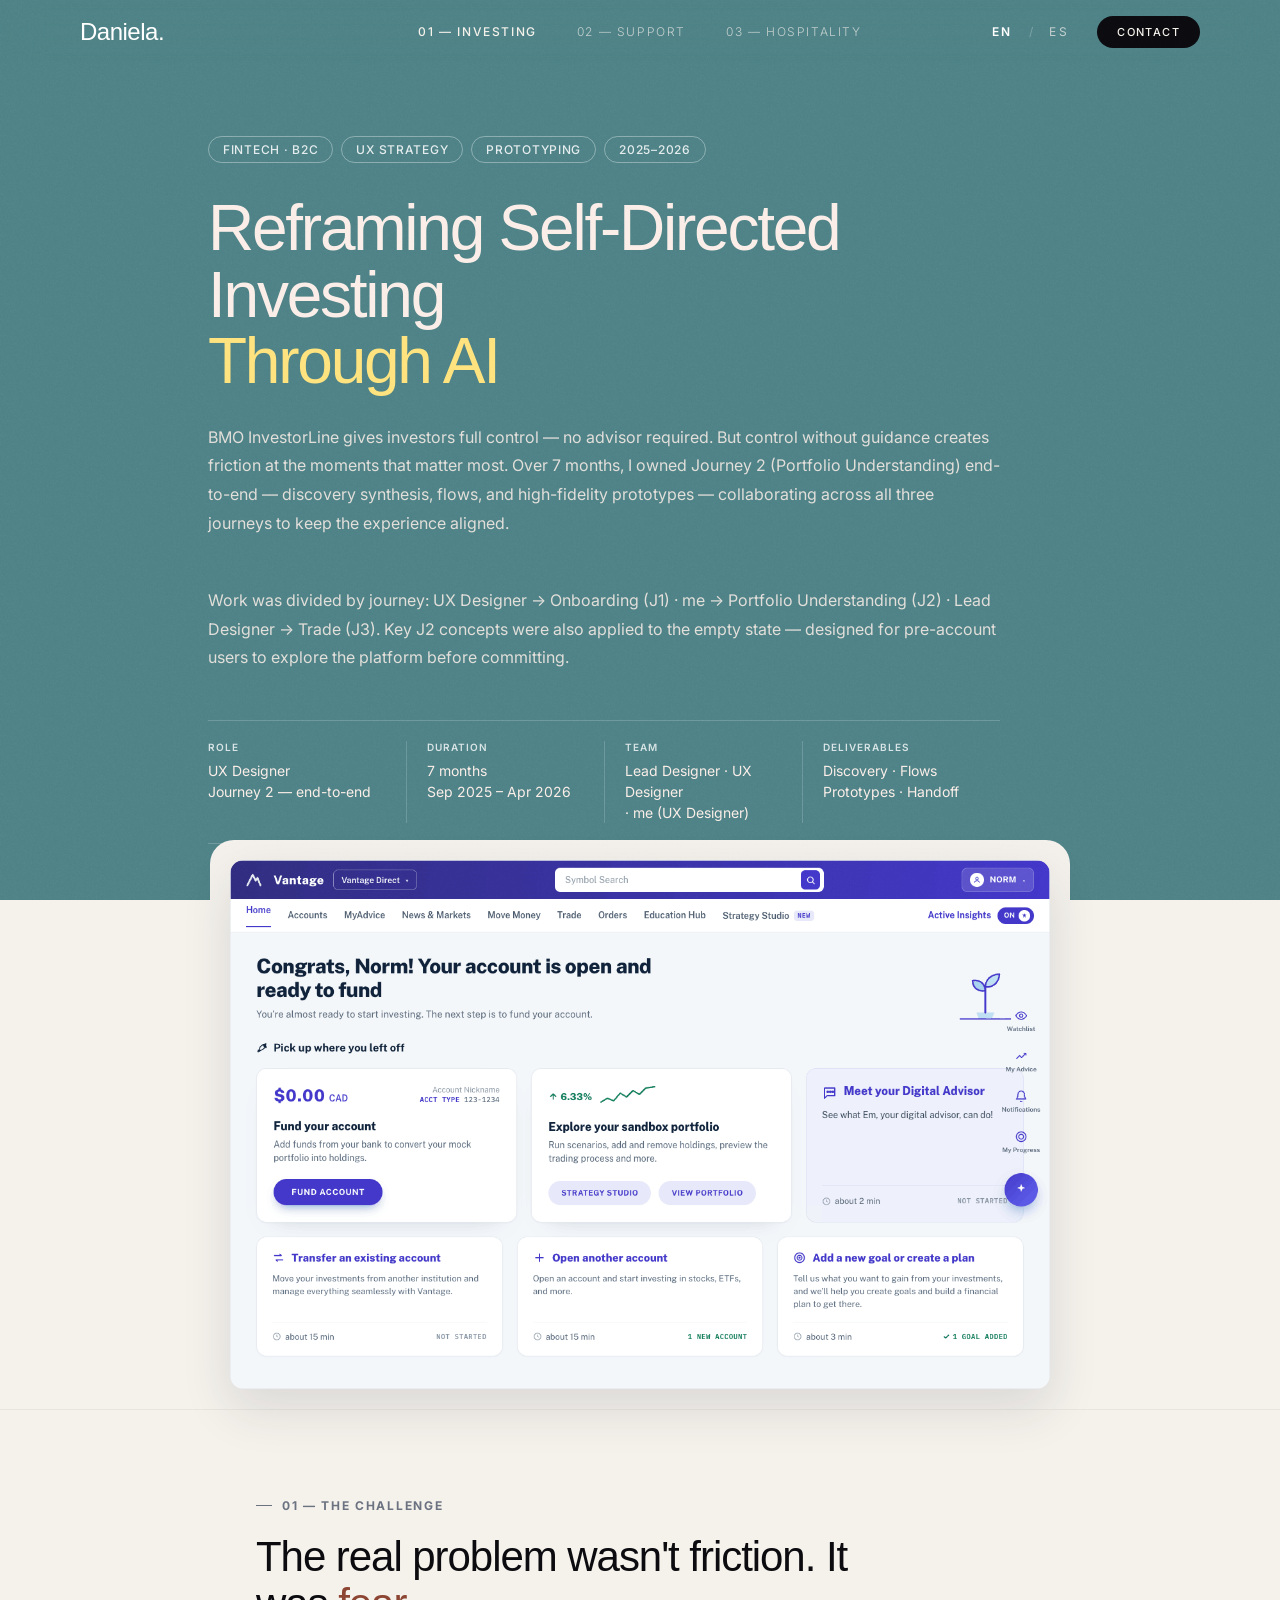
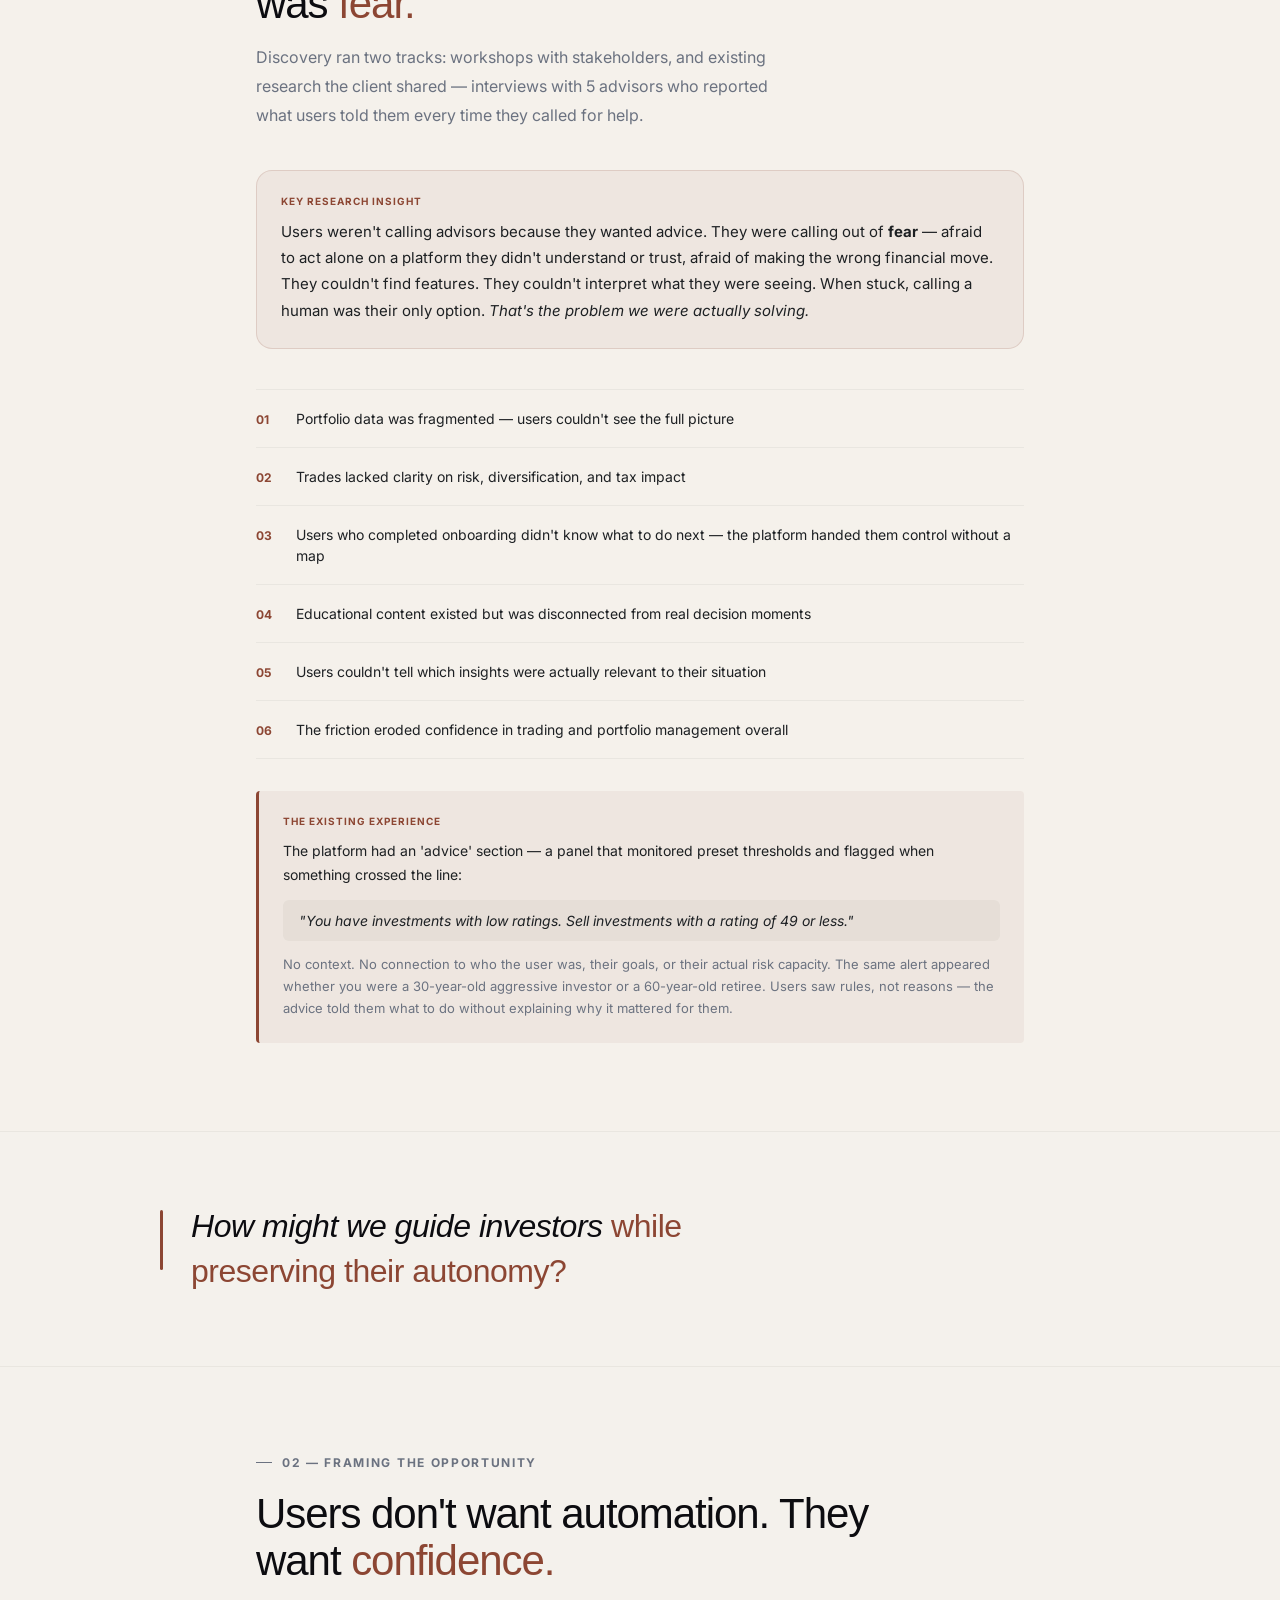
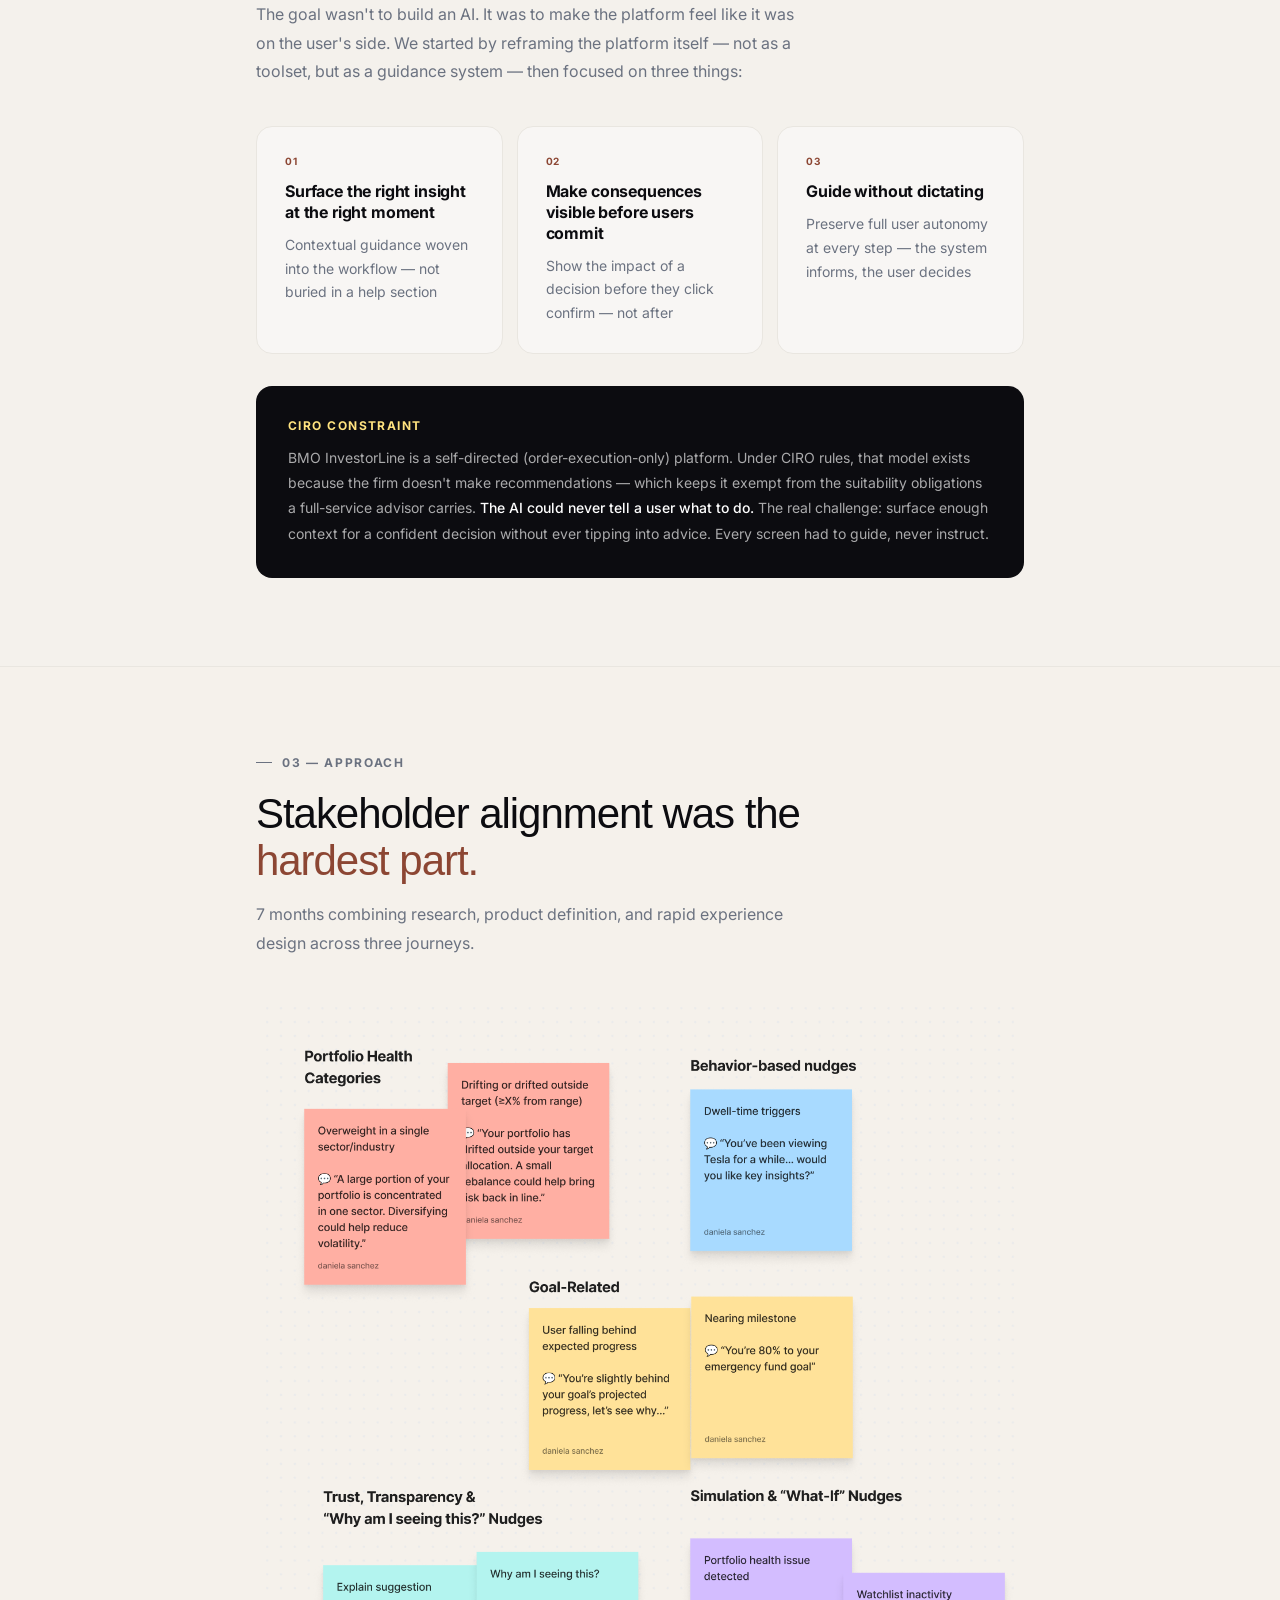
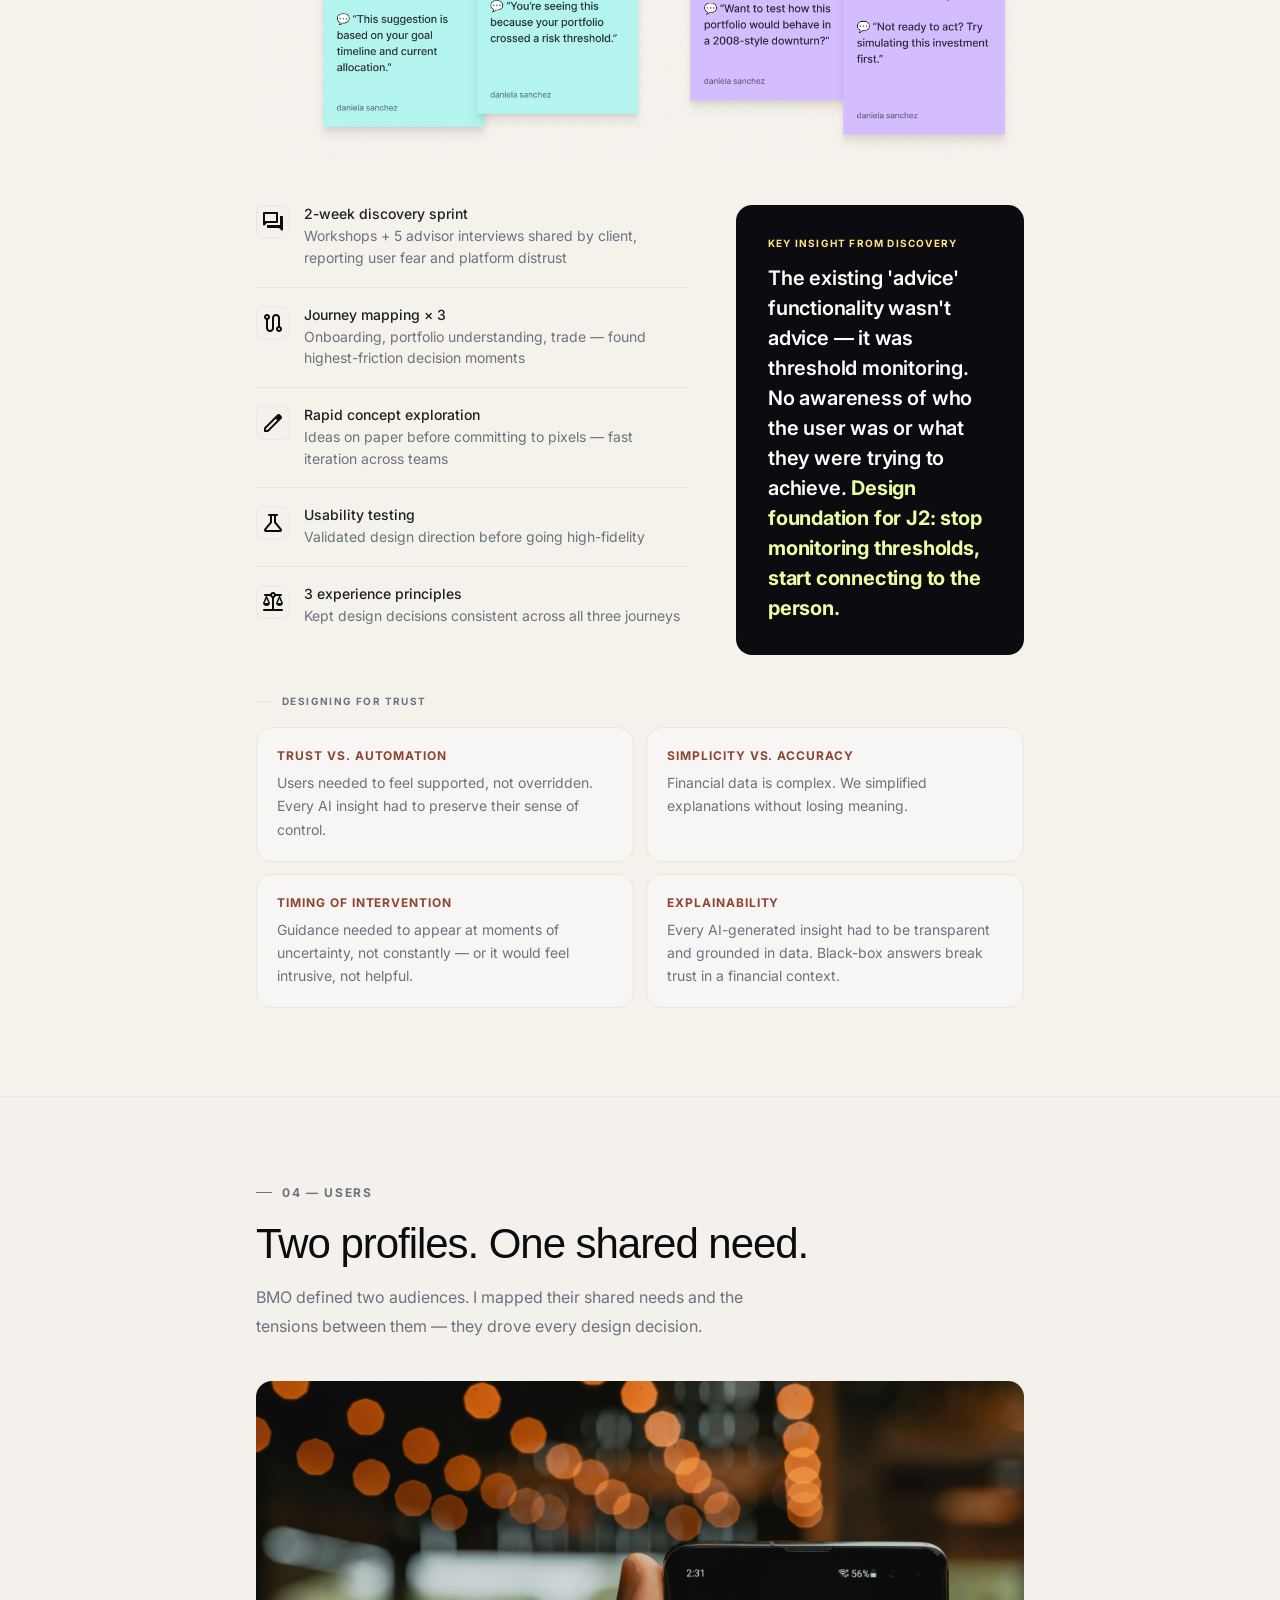
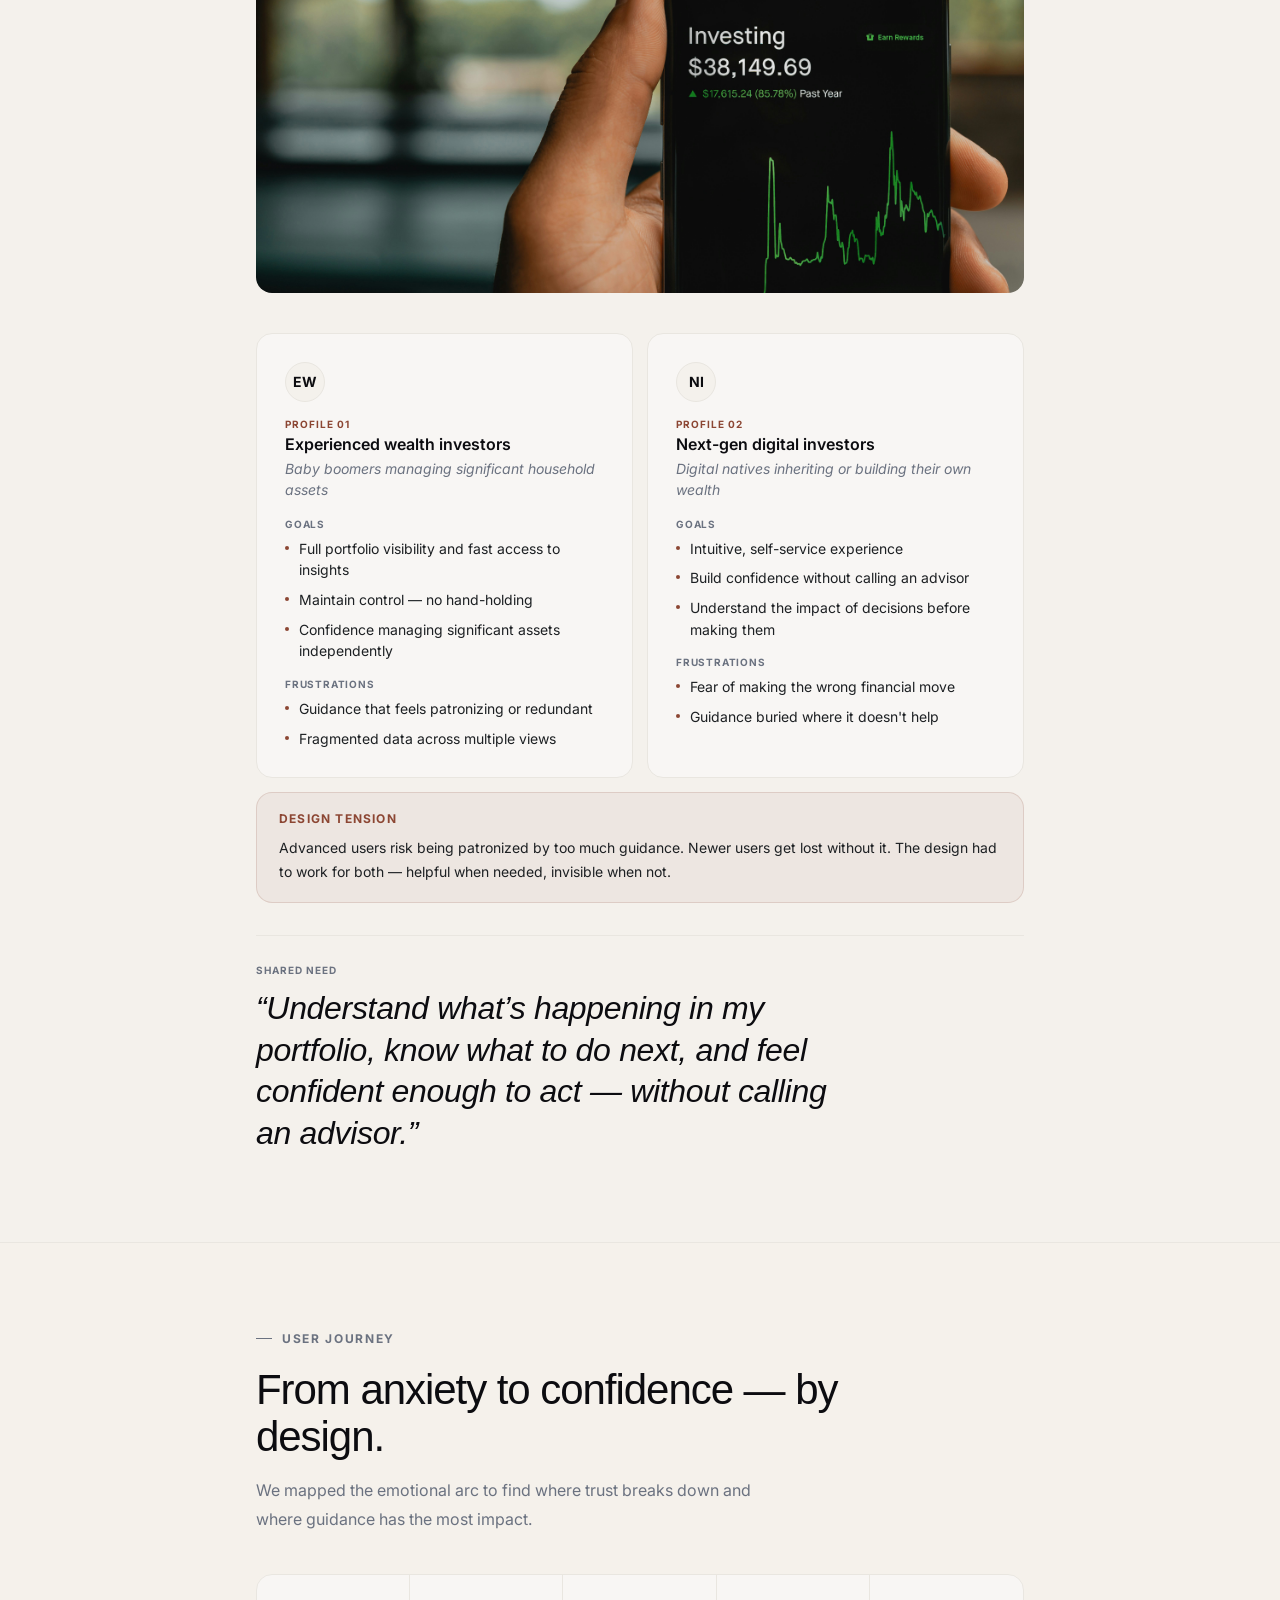
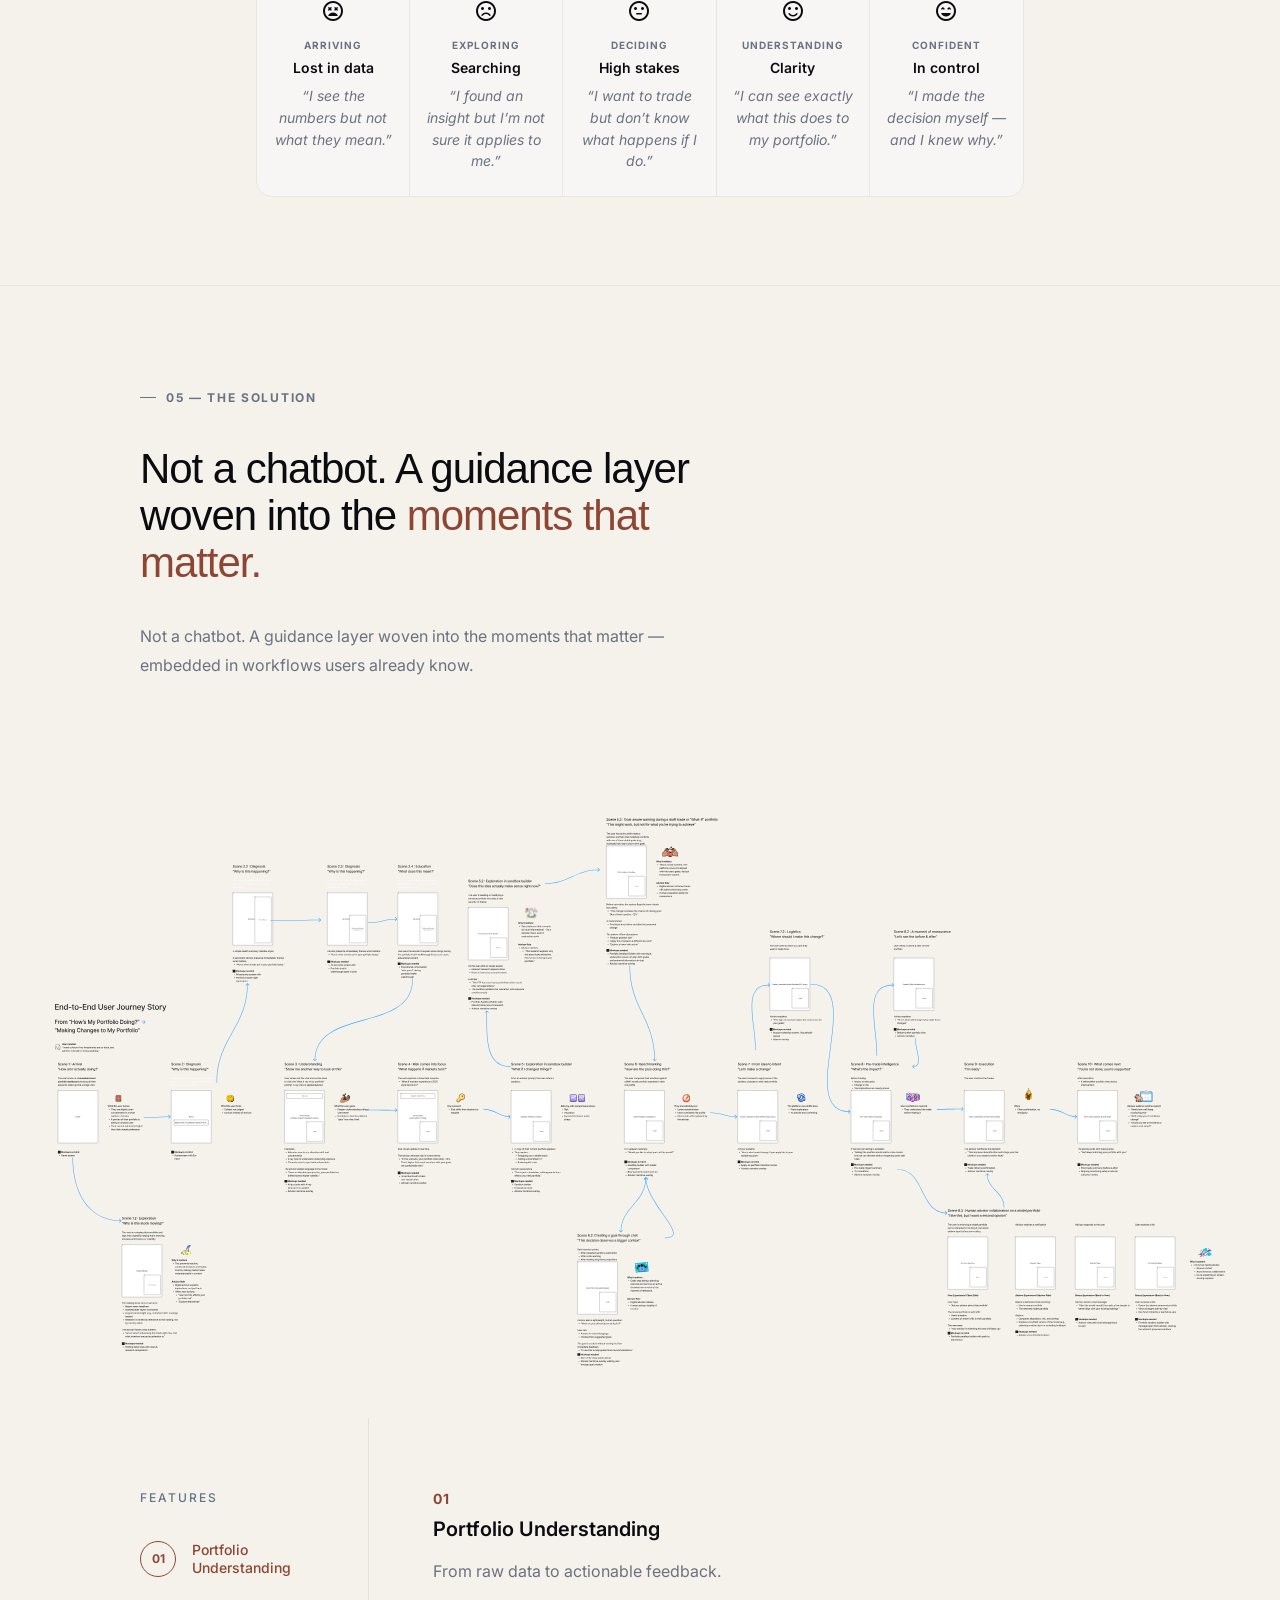
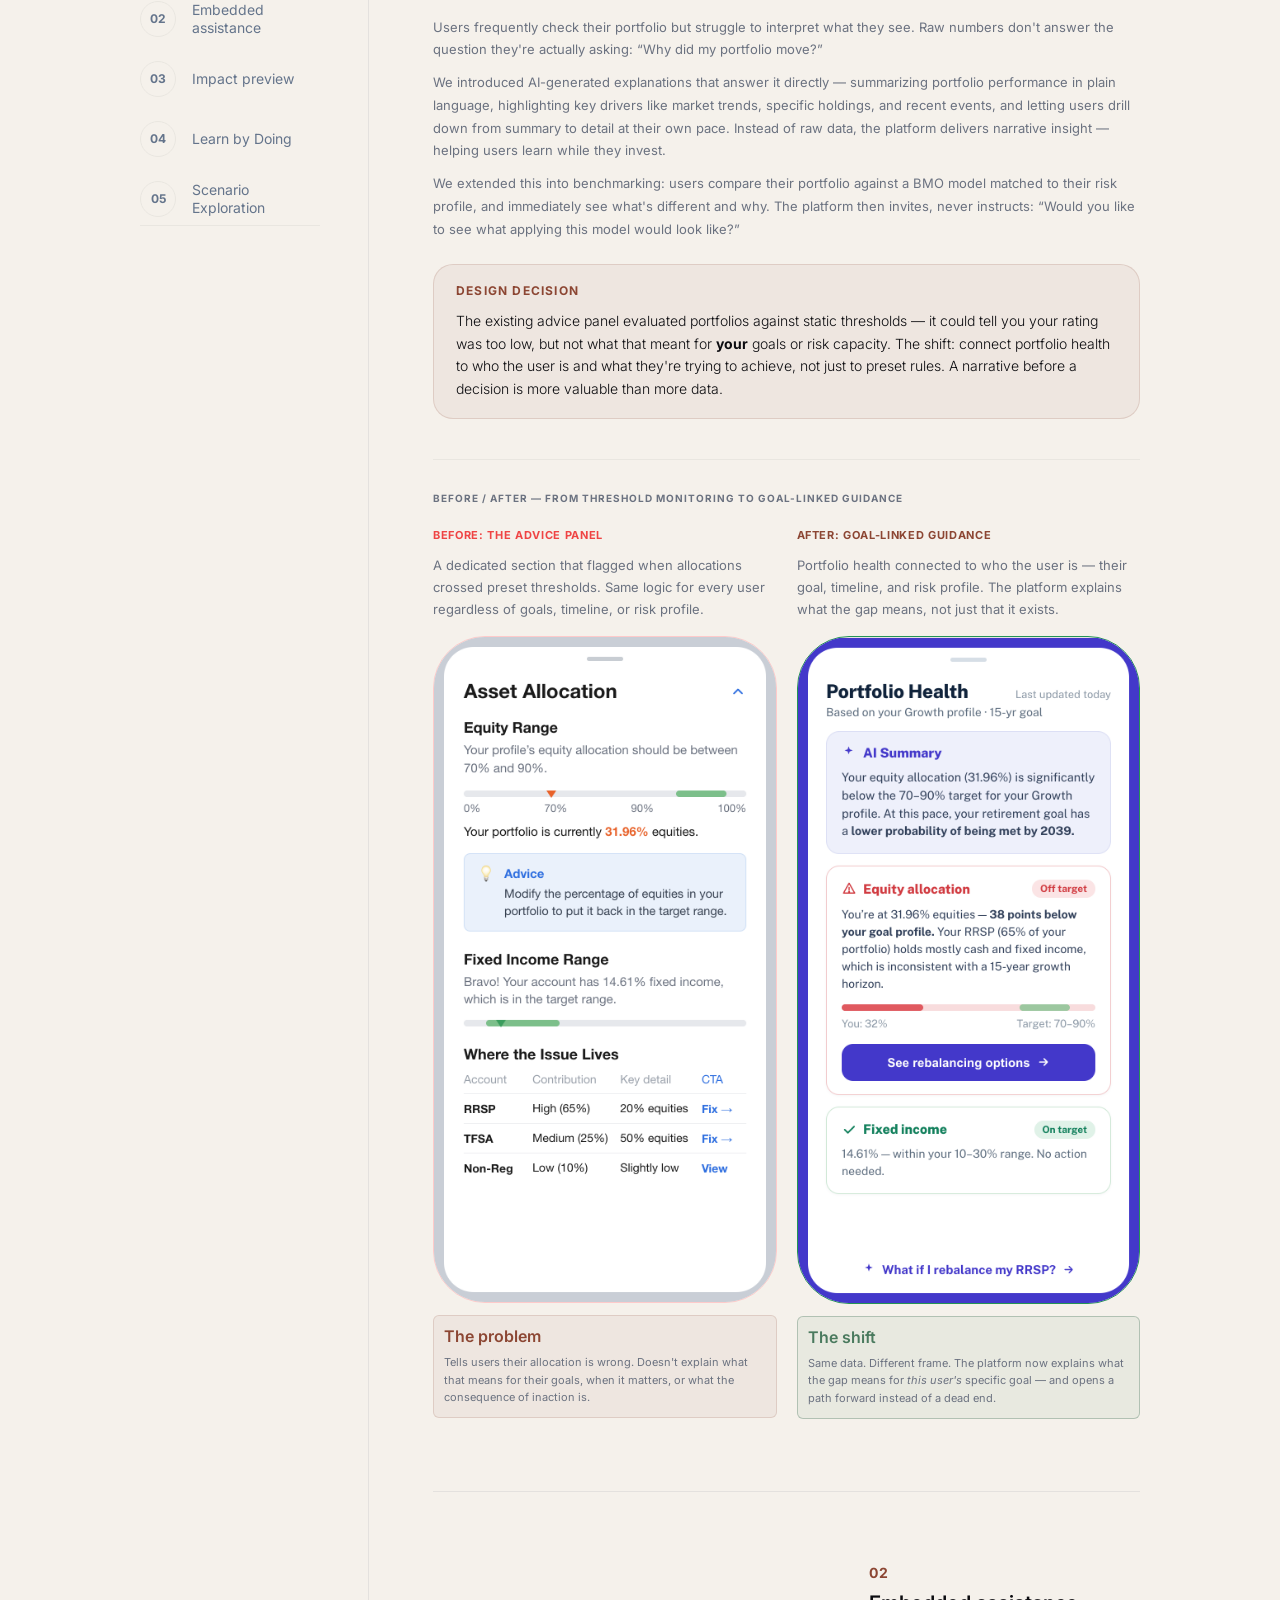
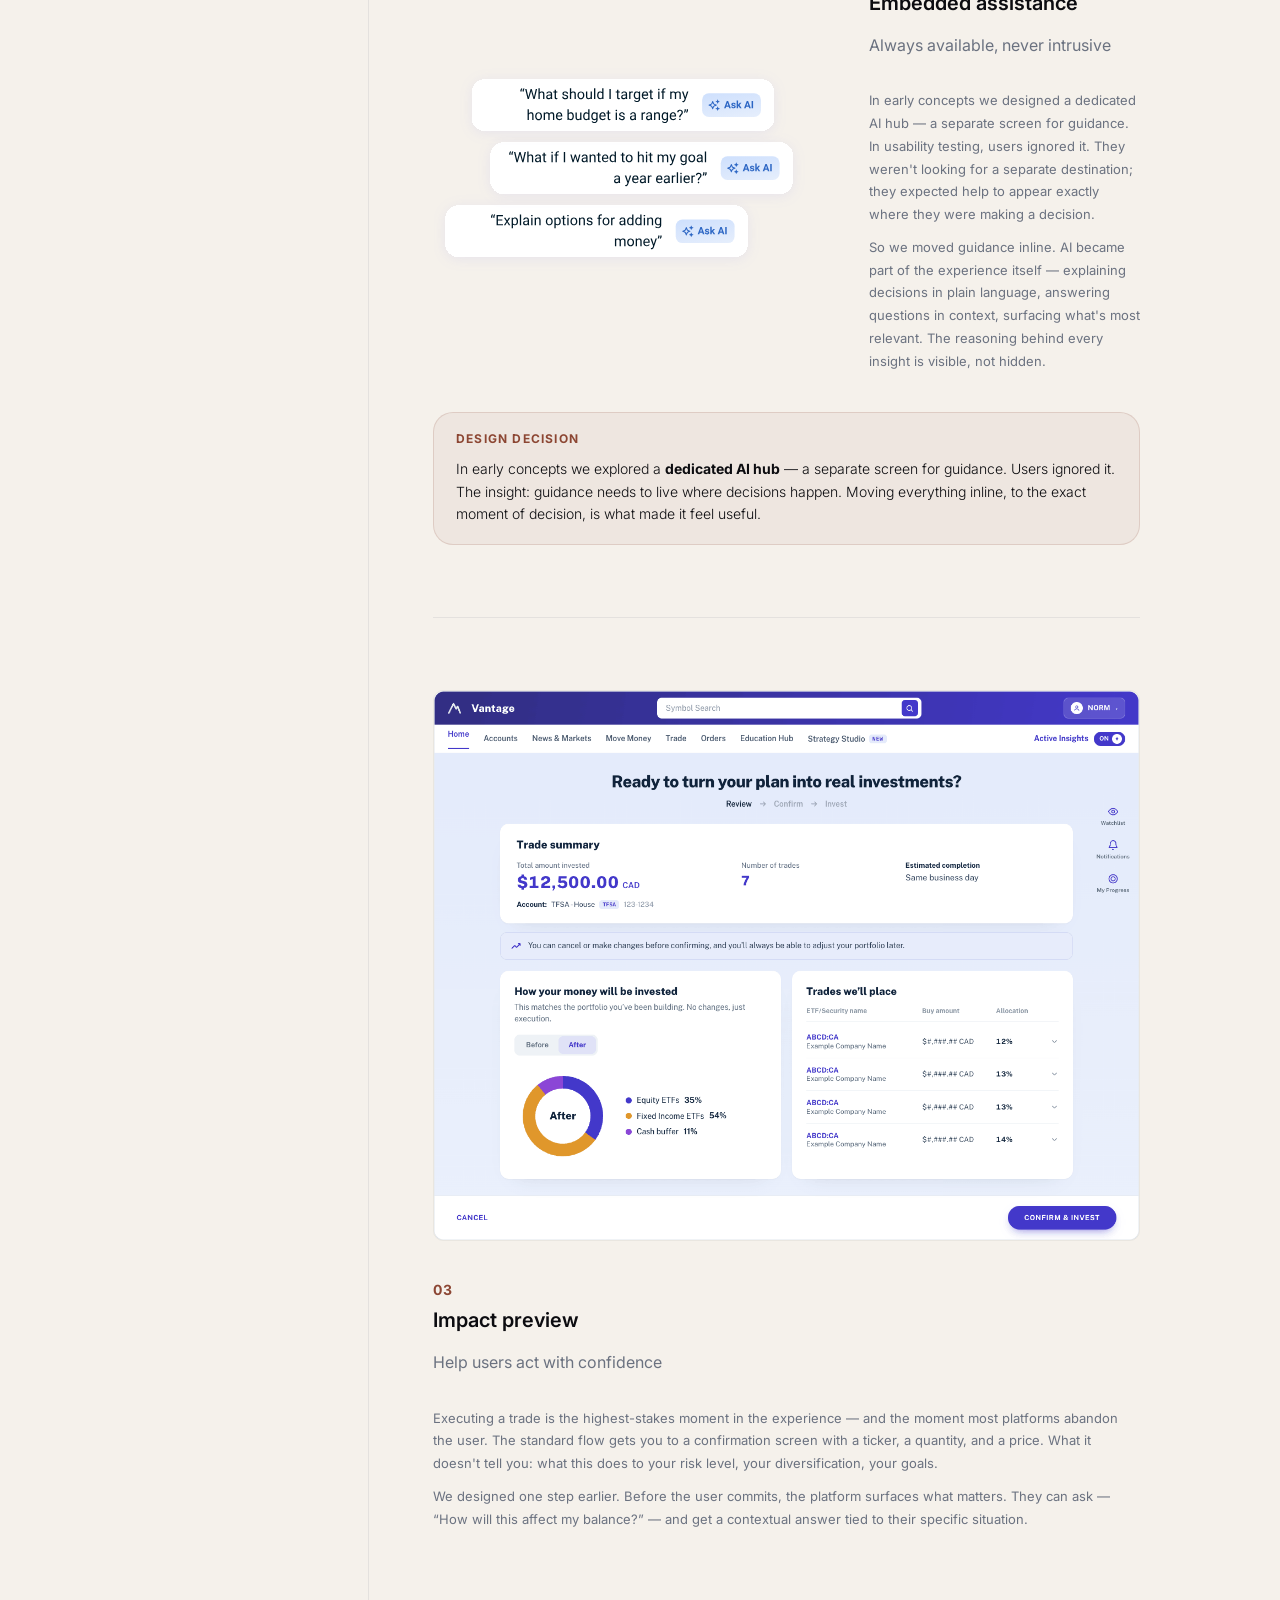
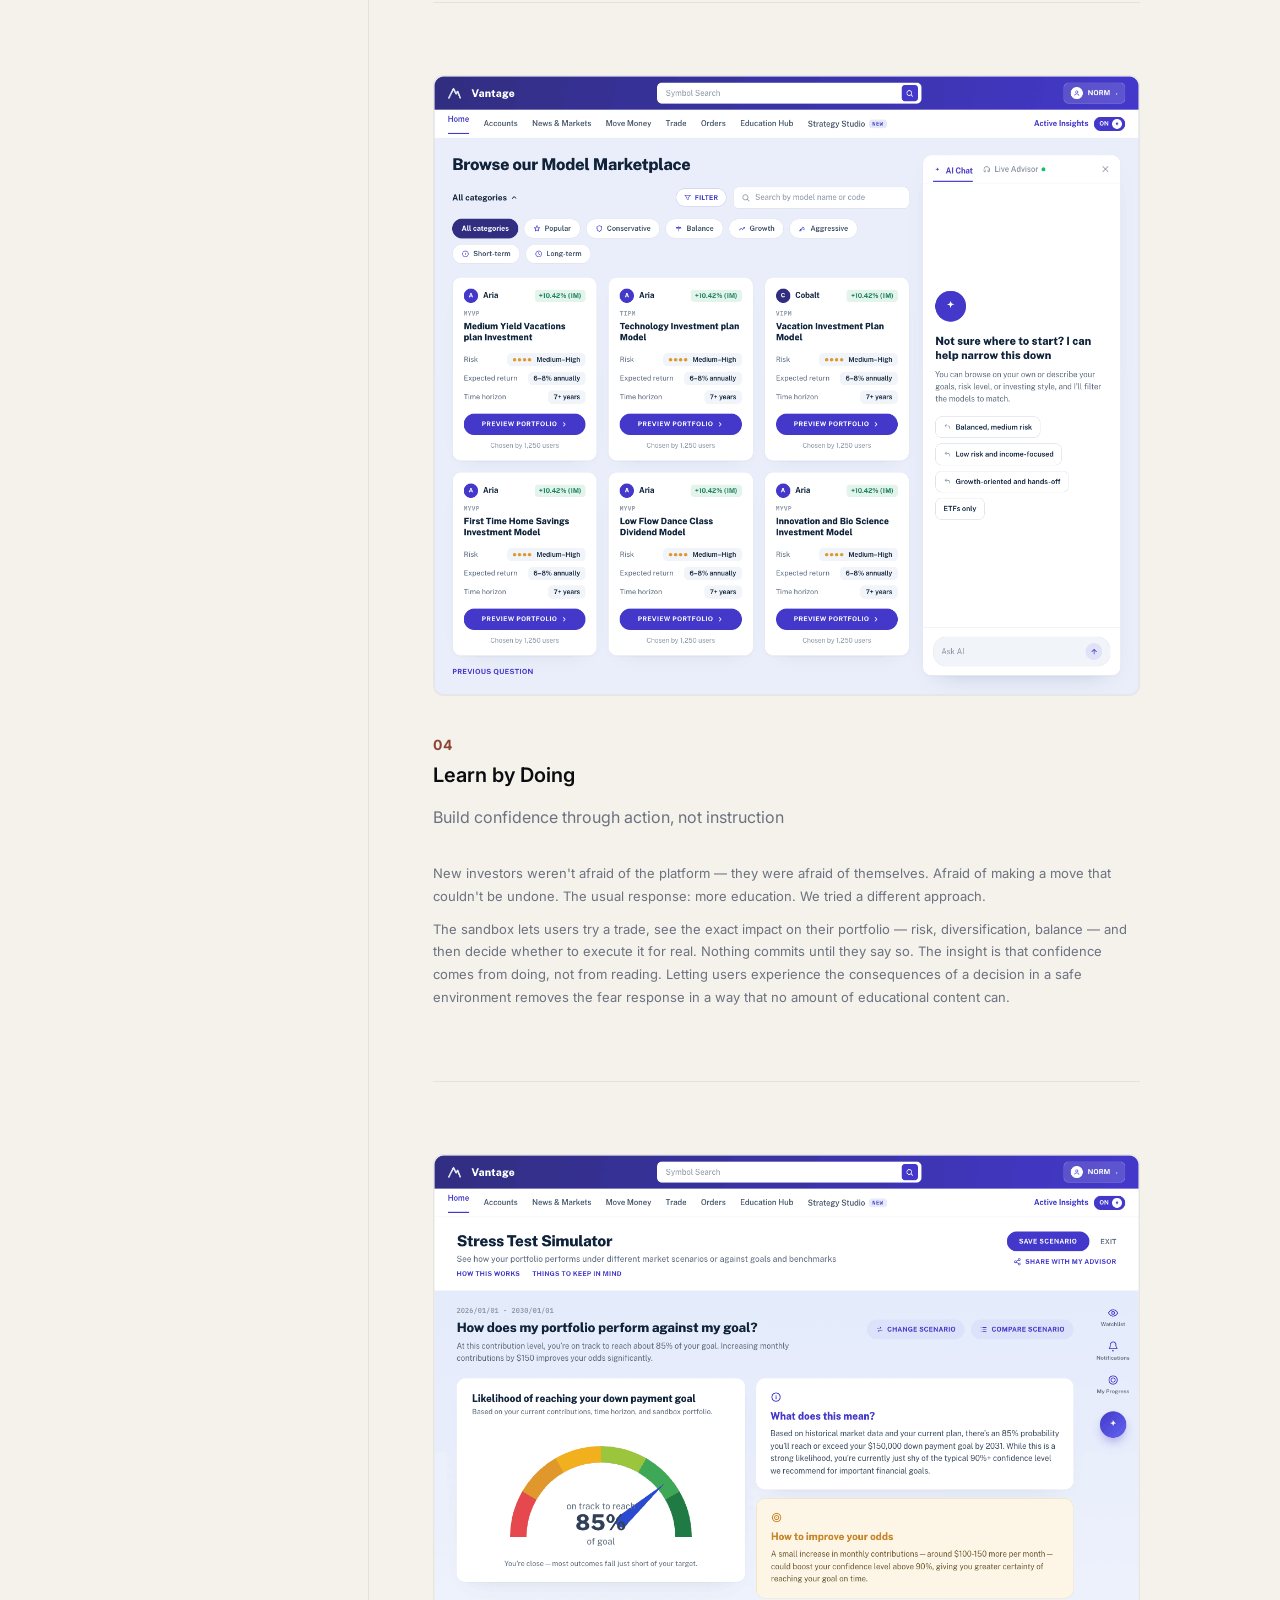
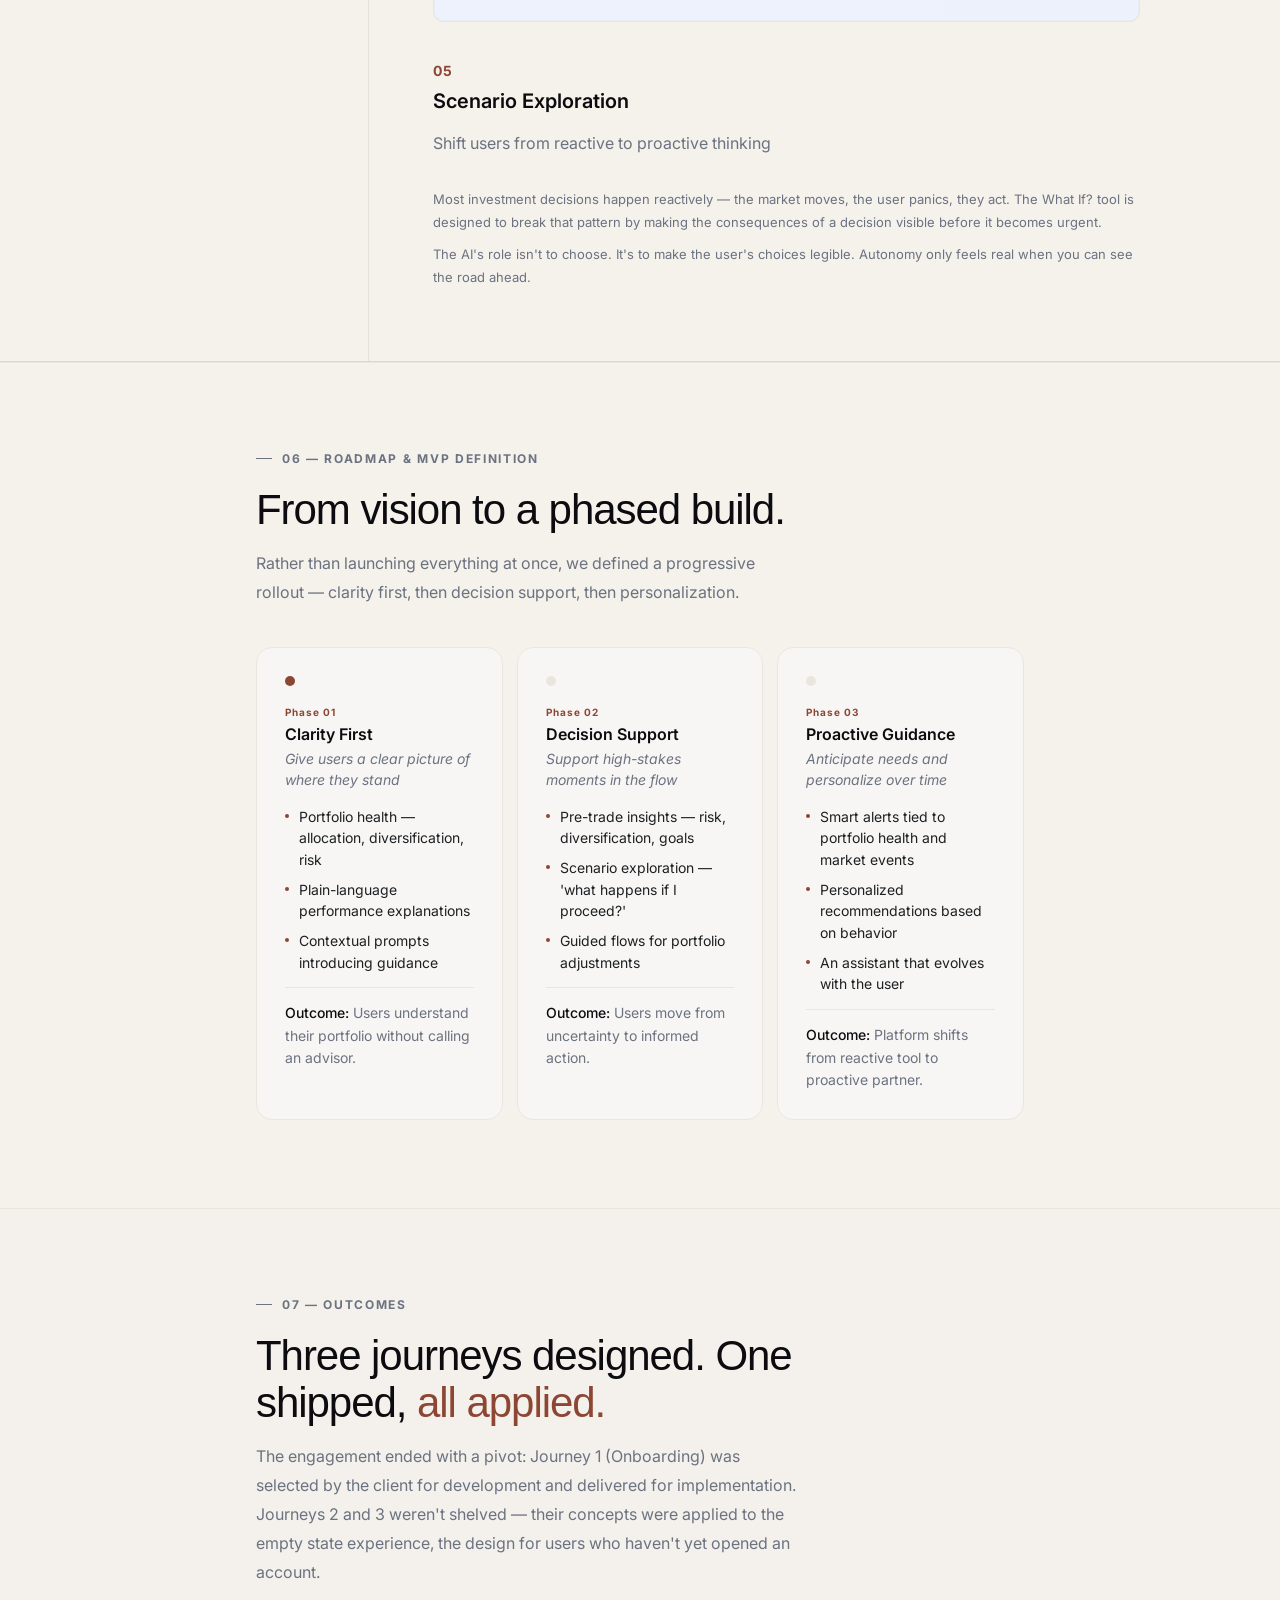
==== commit 3db0464d: "text" ====
--- a/case-study-1.html
+++ b/case-study-1.html
@@ -69,8 +69,8 @@
   </div>
 
   <h1 class="hero-title" data-i18n-html="cs1_hero_title">
-    Redesigning Self-Directed Investing<br>
-    with <span class="blue">Guided Decision-Making</span>
+    Reframing Self-Directed Investing<br>
+    <span class="blue">Through AI</span>
   </h1>
 
   <p class="hero-desc" data-i18n="cs1_hero_desc1">
@@ -144,7 +144,7 @@
 <div class="pull-wrap">
   <div class="pull-inner">
     <div class="pull-bar"></div>
-    <p class="pull-text" data-i18n-html="cs1_pull_quote">How might we help users make better financial decisions — <span>without taking control away from them?</span></p>
+    <p class="pull-text" data-i18n-html="cs1_pull_quote">How might we guide investors <span>while preserving their autonomy?</span></p>
   </div>
 </div>
 
@@ -182,11 +182,11 @@
 
   <div class="approach-grid">
     <div class="steps">
-      <div class="step"><div class="step-ico">🗣️</div><div><div class="sn" data-i18n="cs1_approach_step1_name">2-week discovery sprint</div><div class="sd" data-i18n="cs1_approach_step1_desc">Workshops + 5 advisor interviews shared by client, reporting user fear and platform distrust</div></div></div>
-      <div class="step"><div class="step-ico">🗺️</div><div><div class="sn" data-i18n="cs1_approach_step2_name">Journey mapping × 3</div><div class="sd" data-i18n="cs1_approach_step2_desc">Onboarding, portfolio understanding, trade — found highest-friction decision moments</div></div></div>
-      <div class="step"><div class="step-ico">✏️</div><div><div class="sn" data-i18n="cs1_approach_step3_name">Rapid concept exploration</div><div class="sd" data-i18n="cs1_approach_step3_desc">Ideas on paper before committing to pixels — fast iteration across teams</div></div></div>
-      <div class="step"><div class="step-ico">🔬</div><div><div class="sn" data-i18n="cs1_approach_step4_name">Usability testing</div><div class="sd" data-i18n="cs1_approach_step4_desc">Validated design direction before going high-fidelity</div></div></div>
-      <div class="step"><div class="step-ico">⚖️</div><div><div class="sn" data-i18n="cs1_approach_step5_name">3 experience principles</div><div class="sd" data-i18n="cs1_approach_step5_desc">Kept design decisions consistent across all three journeys</div></div></div>
+      <div class="step"><div class="step-ico"><span class="material-symbols-rounded">forum</span></div><div><div class="sn" data-i18n="cs1_approach_step1_name">2-week discovery sprint</div><div class="sd" data-i18n="cs1_approach_step1_desc">Workshops + 5 advisor interviews shared by client, reporting user fear and platform distrust</div></div></div>
+      <div class="step"><div class="step-ico"><span class="material-symbols-rounded">route</span></div><div><div class="sn" data-i18n="cs1_approach_step2_name">Journey mapping × 3</div><div class="sd" data-i18n="cs1_approach_step2_desc">Onboarding, portfolio understanding, trade — found highest-friction decision moments</div></div></div>
+      <div class="step"><div class="step-ico"><span class="material-symbols-rounded">edit</span></div><div><div class="sn" data-i18n="cs1_approach_step3_name">Rapid concept exploration</div><div class="sd" data-i18n="cs1_approach_step3_desc">Ideas on paper before committing to pixels — fast iteration across teams</div></div></div>
+      <div class="step"><div class="step-ico"><span class="material-symbols-rounded">science</span></div><div><div class="sn" data-i18n="cs1_approach_step4_name">Usability testing</div><div class="sd" data-i18n="cs1_approach_step4_desc">Validated design direction before going high-fidelity</div></div></div>
+      <div class="step"><div class="step-ico"><span class="material-symbols-rounded">balance</span></div><div><div class="sn" data-i18n="cs1_approach_step5_name">3 experience principles</div><div class="sd" data-i18n="cs1_approach_step5_desc">Kept design decisions consistent across all three journeys</div></div></div>
     </div>
     <div class="card-dark">
       <span class="callout-tag" data-i18n="cs1_approach_insight_title">Key insight from discovery</span>
@@ -275,11 +275,11 @@
   <p class="ssub" data-i18n="cs1_journey_sub">We mapped the emotional arc to find where trust breaks down and where guidance has the most impact.</p>
 
   <div class="journey">
-    <div class="js"><div class="je">😰</div><div class="jst" data-i18n="cs1_j1_stage">Arriving</div><div class="jl" data-i18n="cs1_j1_label">Lost in data</div><div class="jq" data-i18n="cs1_j1_quote">"I see the numbers but not what they mean."</div></div>
-    <div class="js"><div class="je">🤔</div><div class="jst" data-i18n="cs1_j2_stage">Exploring</div><div class="jl" data-i18n="cs1_j2_label">Searching</div><div class="jq" data-i18n="cs1_j2_quote">"I found an insight but I'm not sure it applies to me."</div></div>
-    <div class="js"><div class="je">😬</div><div class="jst" data-i18n="cs1_j3_stage">Deciding</div><div class="jl" data-i18n="cs1_j3_label">High stakes</div><div class="jq" data-i18n="cs1_j3_quote">"I want to trade but don't know what happens if I do."</div></div>
-    <div class="js"><div class="je">😌</div><div class="jst" data-i18n="cs1_j4_stage">Understanding</div><div class="jl" data-i18n="cs1_j4_label">Clarity</div><div class="jq" data-i18n="cs1_j4_quote">"I can see exactly what this does to my portfolio."</div></div>
-    <div class="js"><div class="je">😊</div><div class="jst" data-i18n="cs1_j5_stage">Confident</div><div class="jl" data-i18n="cs1_j5_label">In control</div><div class="jq" data-i18n="cs1_j5_quote">"I made the decision myself — and I knew why."</div></div>
+    <div class="js"><div class="je"><span class="material-symbols-rounded">sentiment_very_dissatisfied</span></div><div class="jst" data-i18n="cs1_j1_stage">Arriving</div><div class="jl" data-i18n="cs1_j1_label">Lost in data</div><div class="jq" data-i18n="cs1_j1_quote">"I see the numbers but not what they mean."</div></div>
+    <div class="js"><div class="je"><span class="material-symbols-rounded">sentiment_dissatisfied</span></div><div class="jst" data-i18n="cs1_j2_stage">Exploring</div><div class="jl" data-i18n="cs1_j2_label">Searching</div><div class="jq" data-i18n="cs1_j2_quote">"I found an insight but I'm not sure it applies to me."</div></div>
+    <div class="js"><div class="je"><span class="material-symbols-rounded">sentiment_neutral</span></div><div class="jst" data-i18n="cs1_j3_stage">Deciding</div><div class="jl" data-i18n="cs1_j3_label">High stakes</div><div class="jq" data-i18n="cs1_j3_quote">"I want to trade but don't know what happens if I do."</div></div>
+    <div class="js"><div class="je"><span class="material-symbols-rounded">sentiment_satisfied</span></div><div class="jst" data-i18n="cs1_j4_stage">Understanding</div><div class="jl" data-i18n="cs1_j4_label">Clarity</div><div class="jq" data-i18n="cs1_j4_quote">"I can see exactly what this does to my portfolio."</div></div>
+    <div class="js"><div class="je"><span class="material-symbols-rounded">sentiment_very_satisfied</span></div><div class="jst" data-i18n="cs1_j5_stage">Confident</div><div class="jl" data-i18n="cs1_j5_label">In control</div><div class="jq" data-i18n="cs1_j5_quote">"I made the decision myself — and I knew why."</div></div>
   </div>
 </div>
 </div>
@@ -315,11 +315,11 @@
         </a>
         <a class="cs-sol-link" href="#cs1-f2" data-target="cs1-f2">
           <span class="cs-sol-link-num">02</span>
-          <span class="cs-sol-link-text">AI Assistant</span>
+          <span class="cs-sol-link-text">Embedded assistance</span>
         </a>
         <a class="cs-sol-link" href="#cs1-f3" data-target="cs1-f3">
           <span class="cs-sol-link-num">03</span>
-          <span class="cs-sol-link-text">Pre-Trade</span>
+          <span class="cs-sol-link-text">Impact preview</span>
         </a>
         <a class="cs-sol-link" href="#cs1-f4" data-target="cs1-f4">
           <span class="cs-sol-link-num">04</span>
@@ -341,7 +341,7 @@
           <div class="cs-sol-feature-text">
             <div class="feat-n">01</div>
             <div class="feat-title" data-i18n="cs1_feature0_title">Portfolio Understanding</div>
-            <p class="ssub" style="margin-top:12px;" data-i18n="cs1_feature0_goal">Turn confusion into clarity.</p>
+            <p class="ssub" style="margin-top:12px;" data-i18n="cs1_feature0_goal">From raw data to actionable feedback.</p>
             <p style="font-size:13px;color:var(--muted);line-height:1.75;margin-top:14px;" data-i18n="cs1_feature0_p1">Users frequently check their portfolio but struggle to interpret what they see. Raw numbers don't answer the question they're actually asking: "Why did my portfolio move?"</p>
             <p style="font-size:13px;color:var(--muted);line-height:1.75;margin-top:10px;" data-i18n-html="cs1_feature0_p2">We introduced AI-generated explanations that answer it directly — summarizing performance in plain language, highlighting key drivers like market trends and specific holdings, and letting users drill down at their own pace. Instead of raw data, the platform delivers <strong style="color:var(--black);">narrative insight</strong> — helping users learn while they invest.</p>
             <p style="font-size:13px;color:var(--muted);line-height:1.75;margin-top:10px;" data-i18n="cs1_feature0_p3">We extended this into benchmarking: users compare their portfolio against a BMO model matched to their risk profile, and immediately see what's different and why. The platform then invites, never instructs.</p>
@@ -382,7 +382,7 @@
         <div class="cs-sol-feature-inner cs-sol-feature-inner--reverse">
           <div class="cs-sol-feature-text">
             <div class="feat-n">02</div>
-            <div class="feat-title" data-i18n="cs1_feature5_title">Embedded AI Assistant</div>
+            <div class="feat-title" data-i18n="cs1_feature5_title">Embedded assistance</div>
             <p class="ssub" style="margin-top:12px;" data-i18n="cs1_f2_goal">Always available, never intrusive</p>
             <p style="font-size:13px;color:var(--muted);line-height:1.75;margin-top:14px;" data-i18n="cs1_f2_p1">In early concepts we designed a dedicated AI hub — a separate screen for guidance. In usability testing, users ignored it. They weren't looking for a separate destination; they expected help to appear exactly where they were making a decision.</p>
             <p style="font-size:13px;color:var(--muted);line-height:1.75;margin-top:10px;" data-i18n="cs1_f2_p2">So we moved guidance inline. AI became part of the experience itself — explaining decisions in plain language, answering questions in context, surfacing what's most relevant. The reasoning behind every insight is visible, not hidden.</p>
@@ -402,7 +402,7 @@
         <div class="cs-sol-feature-inner">
           <div class="cs-sol-feature-text">
             <div class="feat-n">03</div>
-            <div class="feat-title" data-i18n="cs1_feature3_title">Pre-Trade Intelligence</div>
+            <div class="feat-title" data-i18n="cs1_feature3_title">Impact preview</div>
             <p class="ssub" style="margin-top:12px;" data-i18n="cs1_f3_goal">Help users act with confidence</p>
             <p style="font-size:13px;color:var(--muted);line-height:1.75;margin-top:14px;" data-i18n="cs1_feature3_p1">Executing a trade is the highest-stakes moment — and the moment most platforms abandon the user. The standard flow: ticker, quantity, price. What it doesn't tell you: what this does to your risk, diversification, goals.</p>
             <p style="font-size:13px;color:var(--muted);line-height:1.75;margin-top:10px;" data-i18n="cs1_f3_p2">We designed one step earlier. Before the user commits, the platform surfaces what matters. They can ask — "How will this affect my balance?" — and get a contextual answer tied to their specific situation.</p>
@@ -520,15 +520,15 @@
   </div>
 
   <div class="out-grid">
-    <div class="out-tile"><div class="chk">✓</div><div class="out-t" data-i18n-html="cs1_out1"><strong>Owned Journey 2 end-to-end</strong> — redesigned how the platform communicates portfolio health, from threshold warnings to goal-linked guidance</div></div>
-    <div class="out-tile"><div class="chk">✓</div><div class="out-t" data-i18n-html="cs1_out2"><strong>Journey 1 selected for implementation</strong> — Onboarding journey delivered to the client and chosen for development</div></div>
-    <div class="out-tile"><div class="chk">✓</div><div class="out-t" data-i18n-html="cs1_out3"><strong>J2 + J3 concepts applied to the empty state</strong> — portfolio understanding and scenario exploration extended to pre-account users</div></div>
-    <div class="out-tile"><div class="chk">✓</div><div class="out-t" data-i18n-html="cs1_out4"><strong>3 stakeholders aligned</strong> across product, engineering, and business on a shared north star</div></div>
-    <div class="out-tile"><div class="chk">✓</div><div class="out-t" data-i18n-html="cs1_out5"><strong>High-fidelity prototypes</strong> for all 3 journeys, tested and iterated with users</div></div>
-    <div class="out-tile"><div class="chk">✓</div><div class="out-t" data-i18n-html="cs1_out6"><strong>Phased roadmap</strong> — from near-term J1 delivery to longer-term personalization</div></div>
-    <div class="out-tile"><div class="chk">✓</div><div class="out-t" data-i18n-html="cs1_out7"><strong>Handoff package</strong> delivered for next-stage implementation</div></div>
-    <div class="out-tile"><div class="chk">✓</div><div class="out-t" data-i18n-html="cs1_out8"><strong>Experience concepts linked to KPIs</strong> — NPS, CSAT, trade volume, and guidance engagement defined as success measures</div></div>
-    <div class="out-tile"><div class="chk">✓</div><div class="out-t" data-i18n-html="cs1_out9"><strong>Reusable design patterns</strong> for guided decision-making that scale across the platform</div></div>
+    <div class="out-tile"><div class="chk"><span class="material-symbols-rounded">check</span></div><div class="out-t" data-i18n-html="cs1_out1"><strong>Owned Journey 2 end-to-end</strong> — redesigned how the platform communicates portfolio health, from threshold warnings to goal-linked guidance</div></div>
+    <div class="out-tile"><div class="chk"><span class="material-symbols-rounded">check</span></div><div class="out-t" data-i18n-html="cs1_out2"><strong>Journey 1 selected for implementation</strong> — Onboarding journey delivered to the client and chosen for development</div></div>
+    <div class="out-tile"><div class="chk"><span class="material-symbols-rounded">check</span></div><div class="out-t" data-i18n-html="cs1_out3"><strong>J2 + J3 concepts applied to the empty state</strong> — portfolio understanding and scenario exploration extended to pre-account users</div></div>
+    <div class="out-tile"><div class="chk"><span class="material-symbols-rounded">check</span></div><div class="out-t" data-i18n-html="cs1_out4"><strong>3 stakeholders aligned</strong> across product, engineering, and business on a shared north star</div></div>
+    <div class="out-tile"><div class="chk"><span class="material-symbols-rounded">check</span></div><div class="out-t" data-i18n-html="cs1_out5"><strong>High-fidelity prototypes</strong> for all 3 journeys, tested and iterated with users</div></div>
+    <div class="out-tile"><div class="chk"><span class="material-symbols-rounded">check</span></div><div class="out-t" data-i18n-html="cs1_out6"><strong>Phased roadmap</strong> — from near-term J1 delivery to longer-term personalization</div></div>
+    <div class="out-tile"><div class="chk"><span class="material-symbols-rounded">check</span></div><div class="out-t" data-i18n-html="cs1_out7"><strong>Handoff package</strong> delivered for next-stage implementation</div></div>
+    <div class="out-tile"><div class="chk"><span class="material-symbols-rounded">check</span></div><div class="out-t" data-i18n-html="cs1_out8"><strong>Experience concepts linked to KPIs</strong> — NPS, CSAT, trade volume, and guidance engagement defined as success measures</div></div>
+    <div class="out-tile"><div class="chk"><span class="material-symbols-rounded">check</span></div><div class="out-t" data-i18n-html="cs1_out9"><strong>Reusable design patterns</strong> for guided decision-making that scale across the platform</div></div>
   </div>
 </div>
 </div>
--- a/css/styles.css
+++ b/css/styles.css
@@ -712,7 +712,7 @@
   padding: 48px 36px;
   overflow: hidden;
   width: 100%;
-  border-radius: 4px;
+  border-radius: 16px;
 }
 
 .purple-card .card-label {
@@ -1794,7 +1794,7 @@
 /* ===== INSIGHT CARD (reusable: Shared Need, Pre-Trade quotes, roadmap note) ===== */
 .insight-card {
   background-color: rgba(99, 102, 241, 0.06);
-  border-radius: 14px;
+  border-radius: 16px;
   padding: 20px 24px;
   display: flex;
   align-items: center;
@@ -1822,7 +1822,7 @@
 /* Legacy alias */
 .cs-shared-insight {
   background-color: rgba(99, 102, 241, 0.06);
-  border-radius: 14px;
+  border-radius: 16px;
   padding: 20px 24px;
   display: flex;
   align-items: center;
@@ -2885,7 +2885,7 @@
   /* Shift v2 mobile */
   .cs-shift-v2 .shift-v2-item {
     padding: 12px 16px;
-    border-radius: 12px;
+    border-radius: 16px;
   }
 
   .cs-shift-v2 .shift-v2-prefix,
@@ -3338,7 +3338,7 @@
 
   .cs-closing-dark {
     padding: 40px 28px;
-    border-radius: 14px;
+    border-radius: 16px;
   }
 
   .cs-closing-dark .closing-title {
@@ -3628,7 +3628,7 @@
 .contact-editorial-photo {
   width: 100px;
   height: 128px;
-  border-radius: 8px;
+  border-radius: 16px;
   overflow: hidden;
   margin-bottom: 48px;
 }
@@ -3919,7 +3919,7 @@
 
 .cs-solution-header-img img {
   max-width: 100%;
-  border-radius: 12px;
+  border-radius: 16px;
 }
 
 /* ── Body: sticky sidebar + features column ── */
@@ -5257,10 +5257,10 @@
       background: var(--bg-alt);
     border: 1px solid  var(--border);
  
-  border-radius: 12px; padding: 28px;
-}
-.card-dark { background: var(--black); border-radius: 12px; padding: 32px; }
-.card-blue { background: var(--blue-bg); border: 1px solid var(--blue-bd); border-radius: 12px; padding: 24px; }
+  border-radius: 16px; padding: 28px;
+}
+.card-dark { background: var(--black); border-radius: 16px; padding: 32px; }
+.card-blue { background: var(--blue-bg); border: 1px solid var(--blue-bd); border-radius: 16px; padding: 24px; }
 
 /* Tension/tradeoff card pair — label + body, one consistent size for both (fs-sm) */
 .tension-title { font-size: 12px; font-weight: 700; letter-spacing: .08em; text-transform: uppercase; color: var(--blue); margin-bottom: 8px; }
@@ -5322,7 +5322,7 @@
 .insight {
   display: block;
   background: var(--blue-bg); border: 1px solid var(--blue-bd);
-  border-radius: 10px; padding: 18px 22px; margin-top: 14px;
+  border-radius: 16px; padding: 18px 22px; margin-top: 14px;
 }
 .ins-tag { display: block; font-size: var(--fs-label); font-weight: 700; letter-spacing: .1em; text-transform: uppercase; color: var(--blue); margin-bottom: 10px; }
 .ins-text { display: block; font-size: var(--fs-sm); color: var(--ink); line-height: 1.7; }
@@ -5345,7 +5345,7 @@
 /* ─── Journey ─── */
 .journey {
   display: grid; grid-template-columns: repeat(5,1fr);
-  border: 1px solid var(--border); border-radius: 12px;
+  border: 1px solid var(--border); border-radius: 16px;
   overflow: hidden; margin-top: 40px;
   background: var(--bg-alt);
 }
@@ -5368,7 +5368,7 @@
 .feat-img {
   width: 100%; height: 120px;
   background: var(--surface); border: 1px solid var(--border);
-  border-radius: 8px; display: flex;
+  border-radius: 16px; display: flex;
   align-items: center; justify-content: center;
   font-size: var(--fs-mini-label); font-weight: 600;
   letter-spacing: .08em; text-transform: uppercase;
@@ -5378,7 +5378,7 @@
 /* ─── Design decision (dark variant) ─── */
 .dd {
   display: block;
-  background: var(--black); border-radius: 12px;
+  background: var(--black); border-radius: 16px;
   padding: 32px; margin-top: 14px;
 }
 .dd-tag { display: block; font-size: var(--fs-label); font-weight: 700; letter-spacing: .12em; text-transform: uppercase; color: var(--yellow); margin-bottom: 12px; }
@@ -5415,8 +5415,9 @@
 
 /* ─── Outcome tiles ─── */
 .out-grid { display: grid; grid-template-columns: 1fr 1fr; gap: 10px; margin-top: 36px; }
-.out-tile { display: flex; gap: 12px; align-items: flex-start; padding: 18px; border: 1px solid var(--border); border-radius: 10px; }
-.chk { width: 18px; height: 18px; border-radius: 4px; background: var(--blue-bg); display: flex; align-items: center; justify-content: center; font-size: 10px; font-weight: 700; color: var(--blue); flex-shrink: 0; margin-top: 1px; }
+.out-tile { display: flex; gap: 12px; align-items: flex-start; padding: 18px; border: 1px solid var(--border); border-radius: 16px; }
+.chk { width: 18px; height: 18px; border-radius: 4px; background: var(--blue-bg); display: flex; align-items: center; justify-content: center; font-size: 14px; font-weight: 700; color: var(--blue); flex-shrink: 0; margin-top: 1px; }
+.chk .material-symbols-rounded { font-size: 14px; }
 .out-t { font-size: var(--fs-sm); color: var(--ink); line-height: 1.65; }
 .out-t strong { font-weight: 500; color: var(--black); }
 
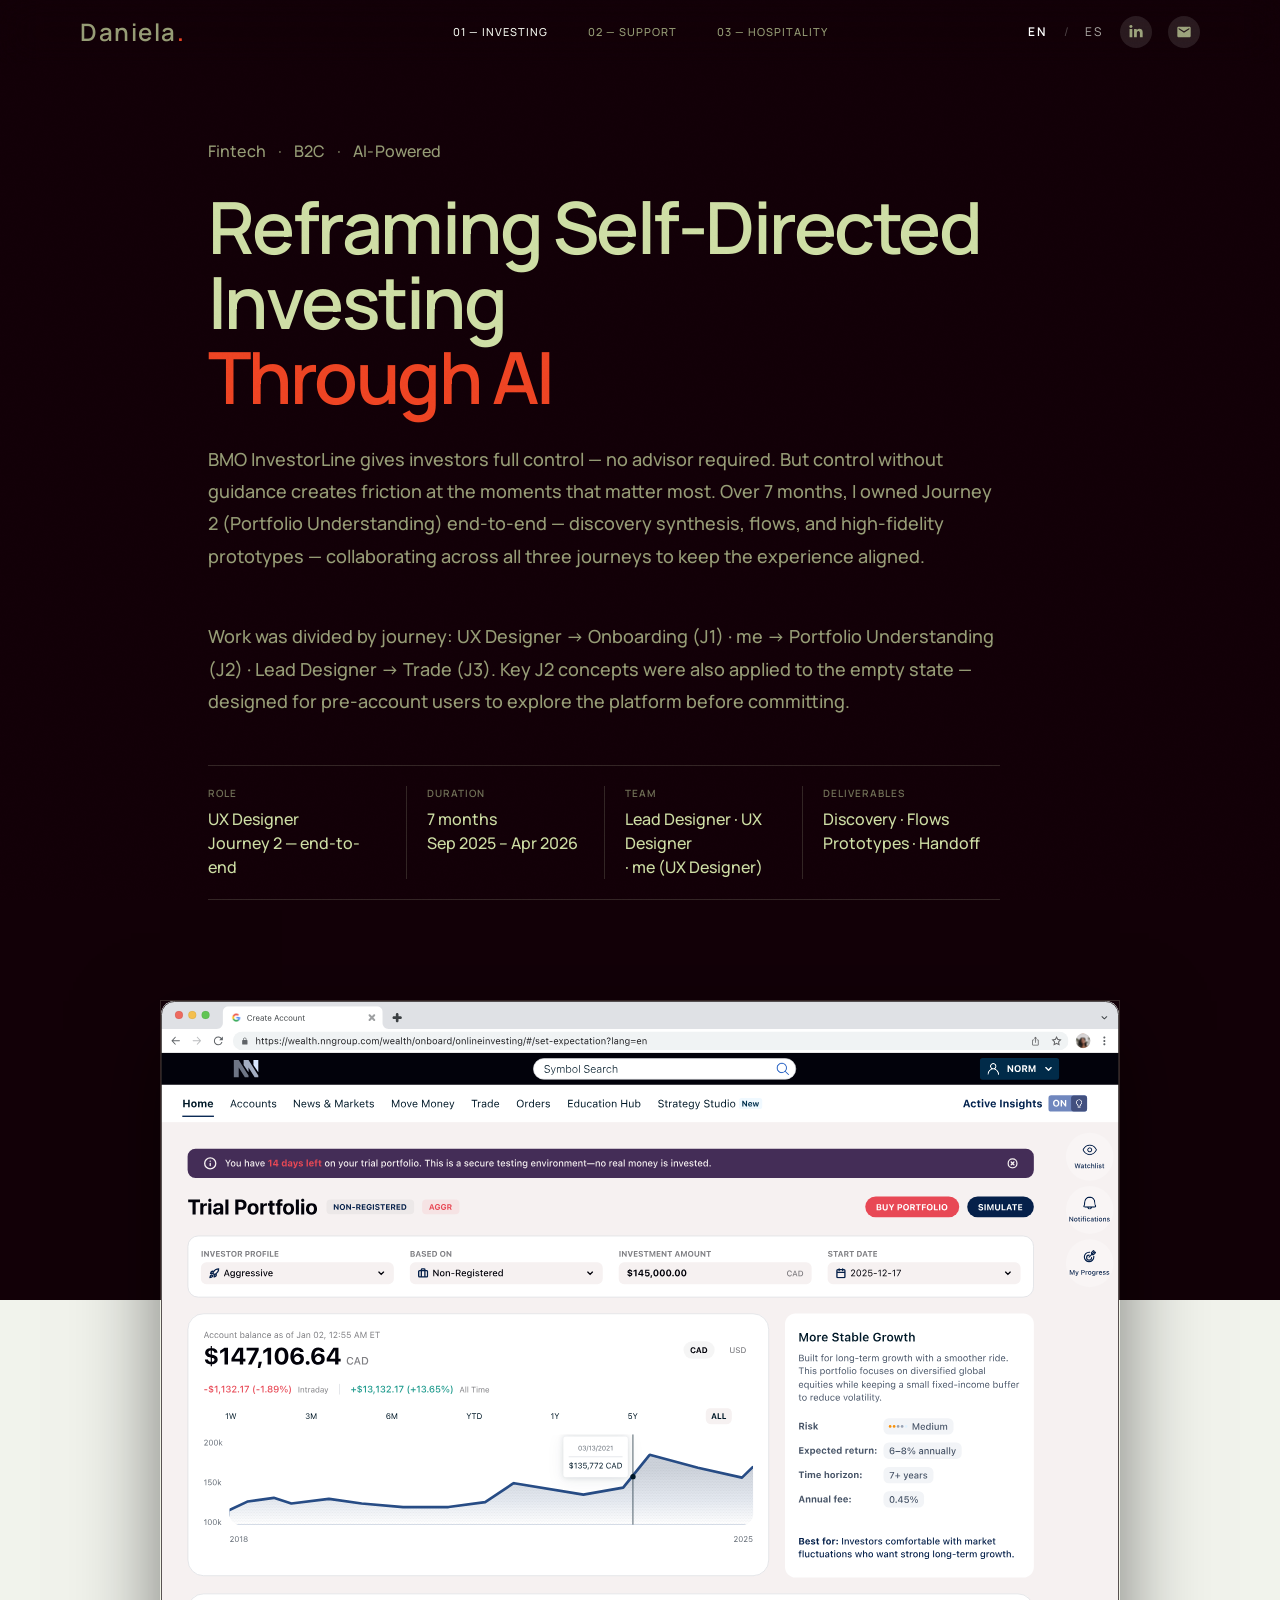
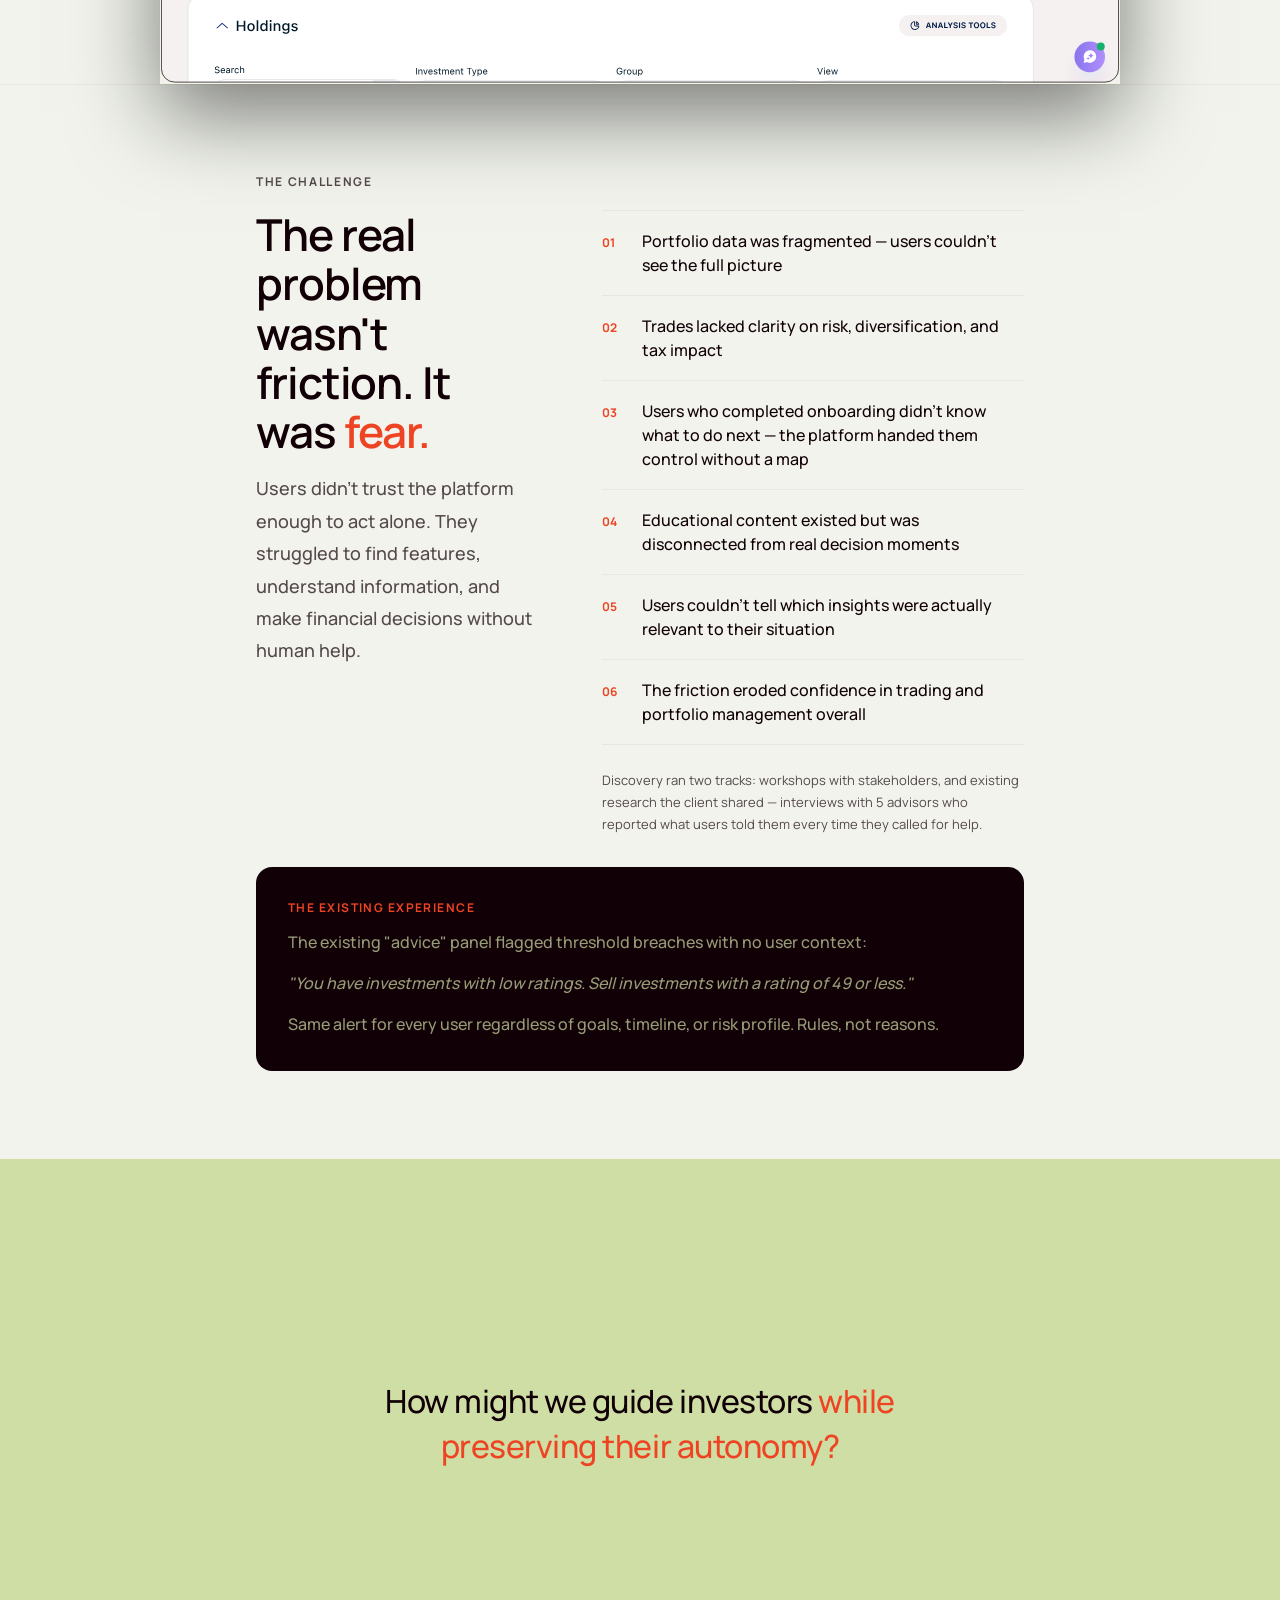
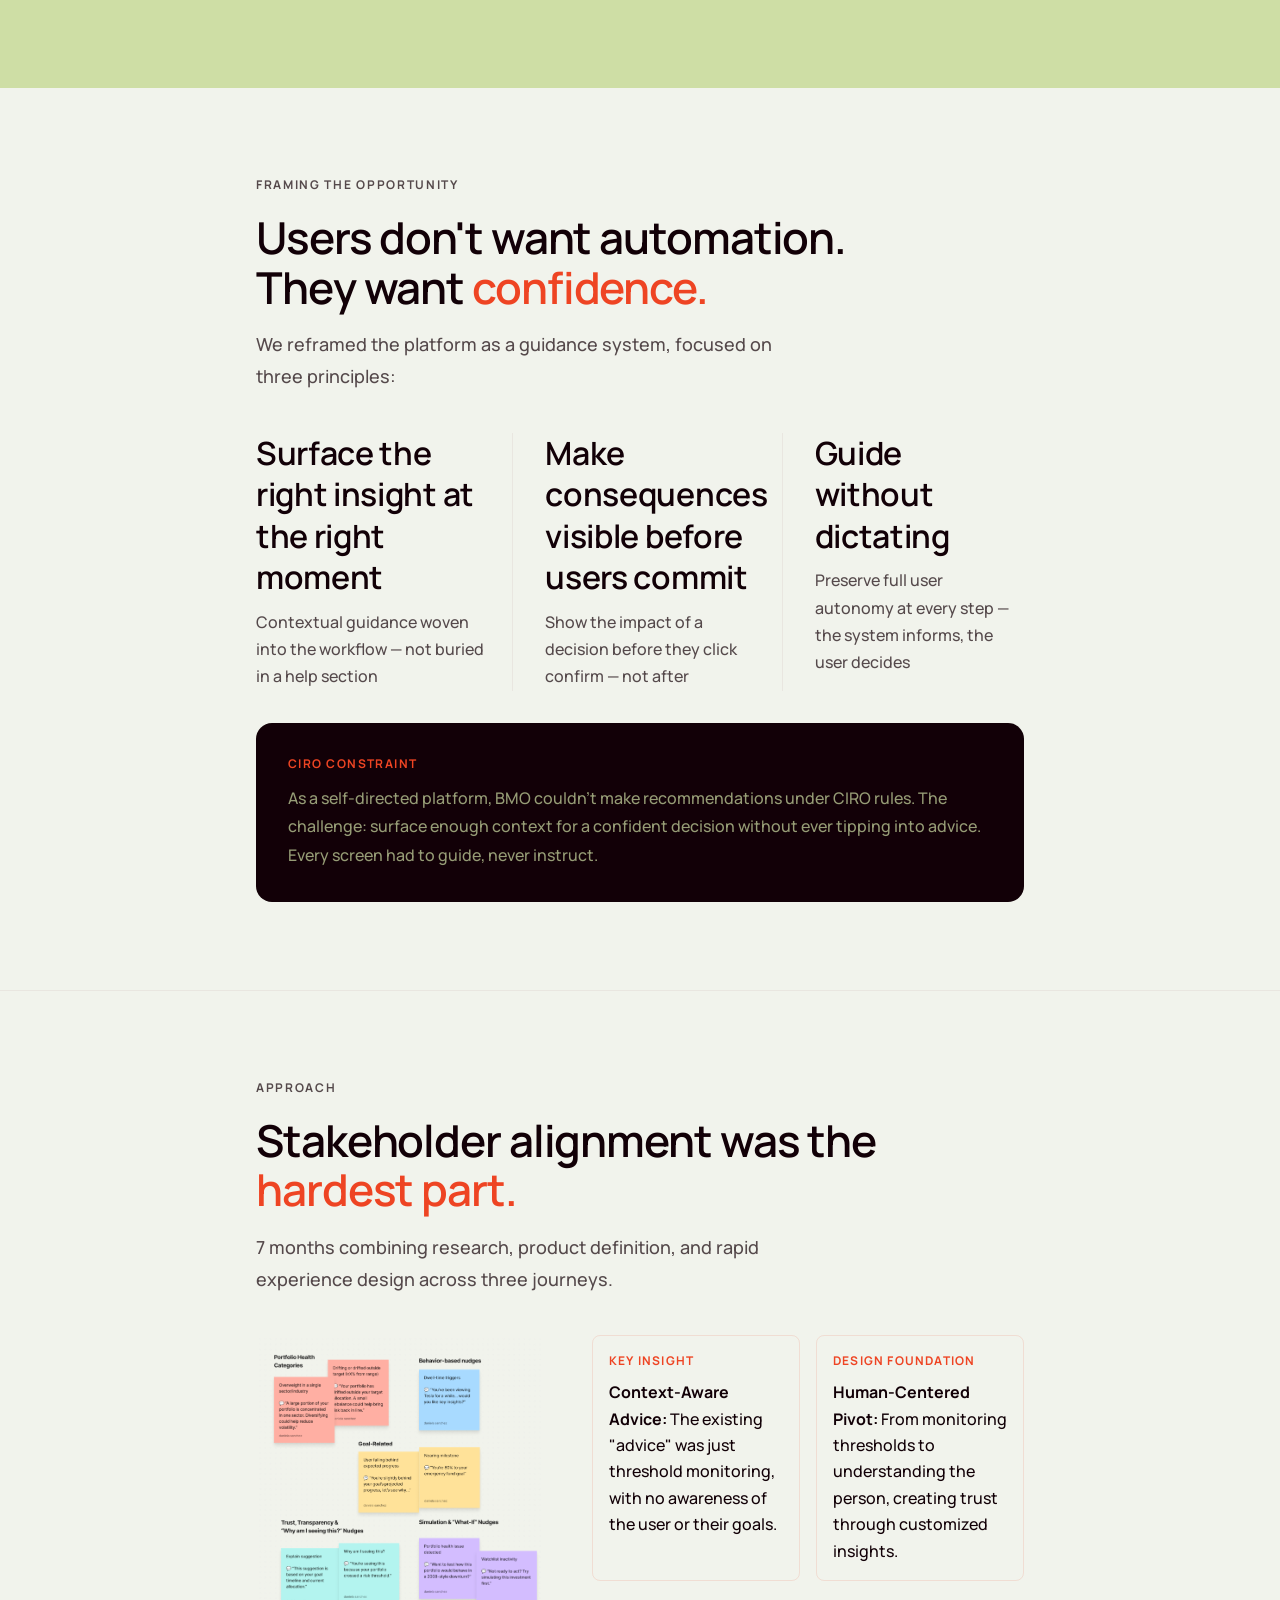
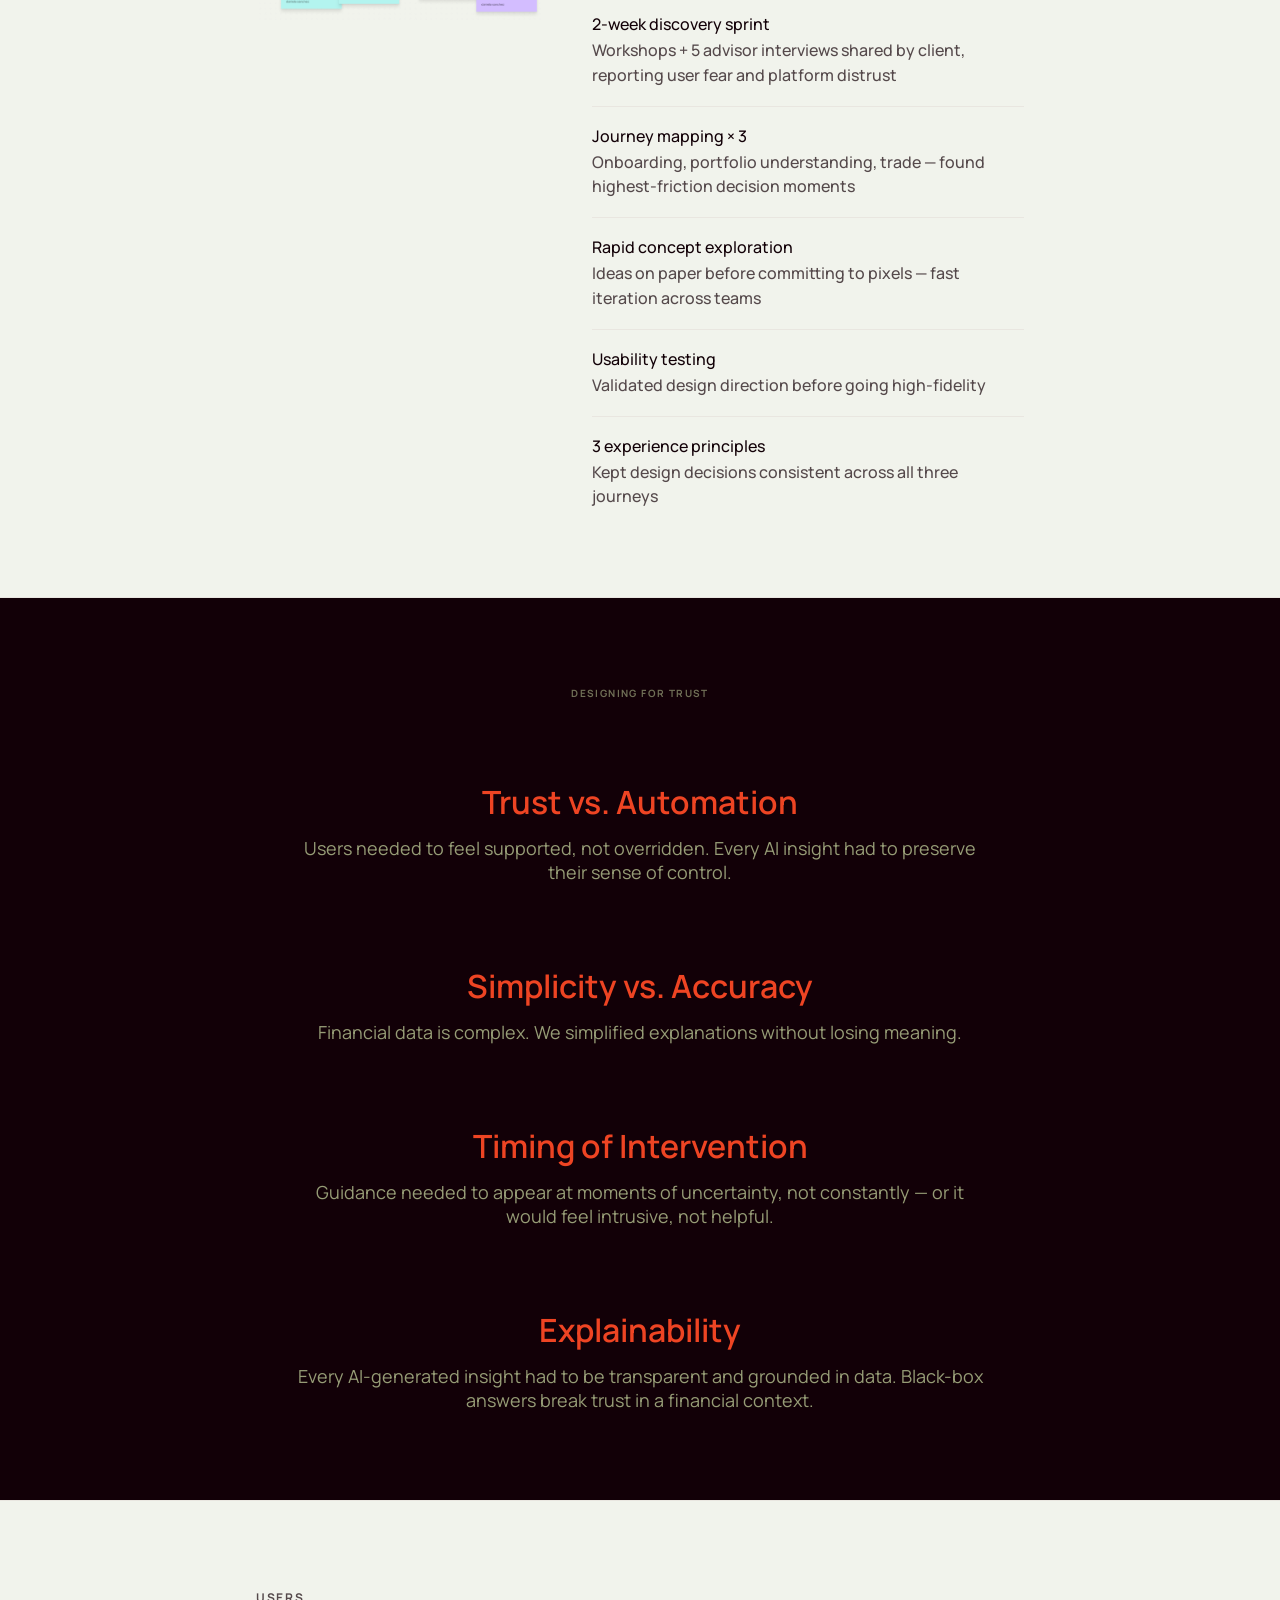
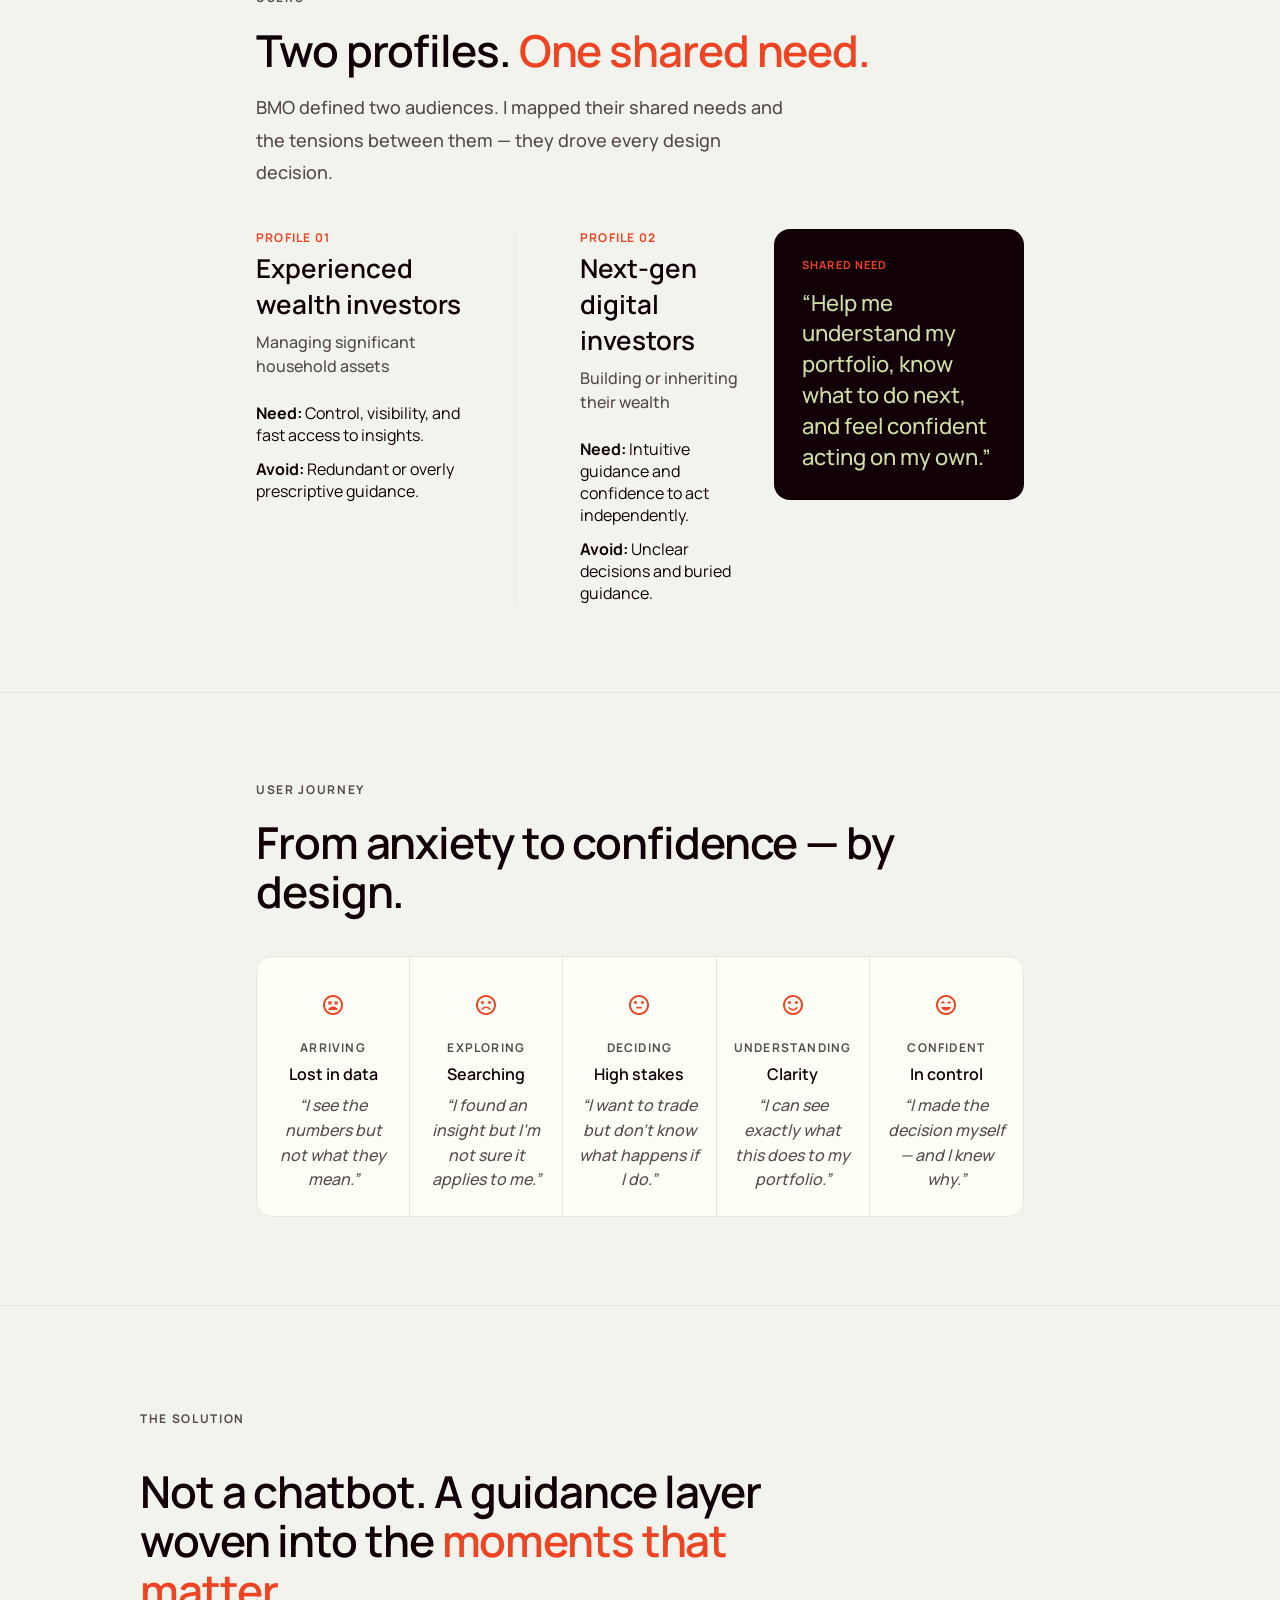
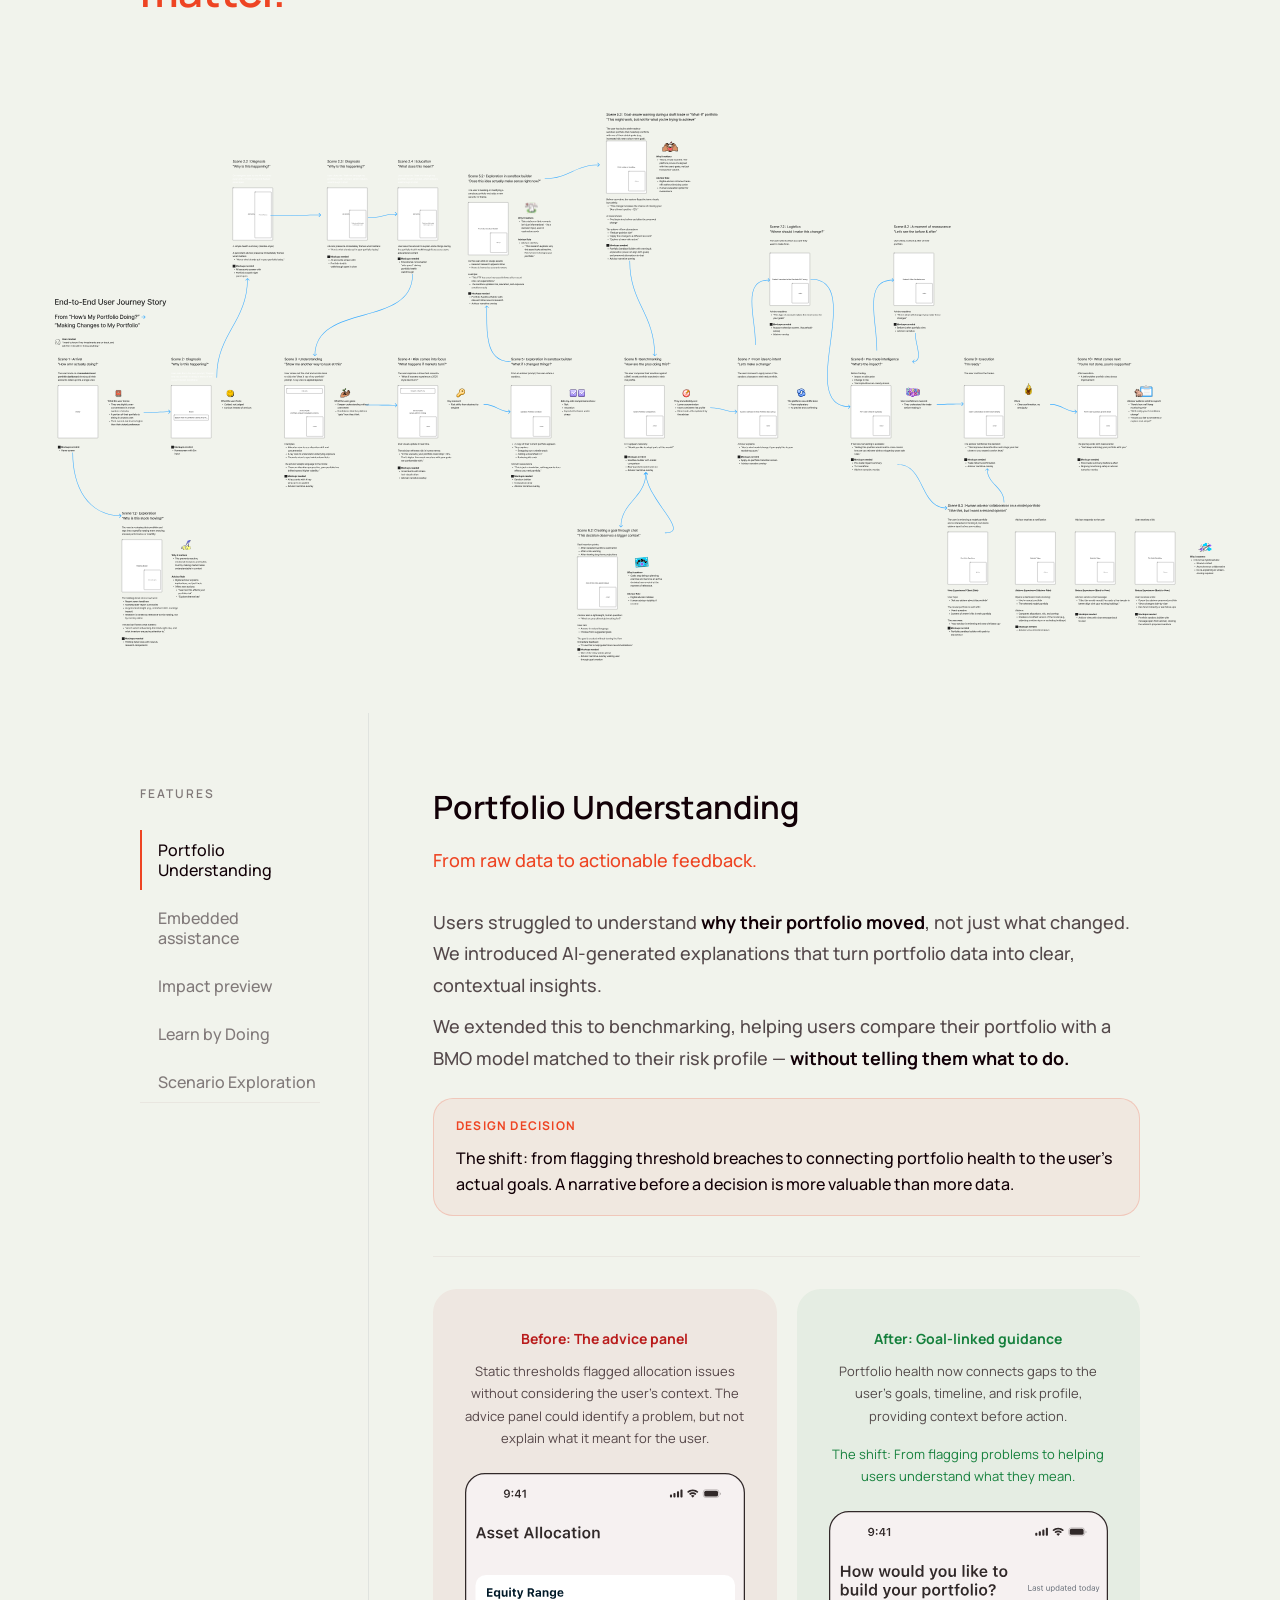
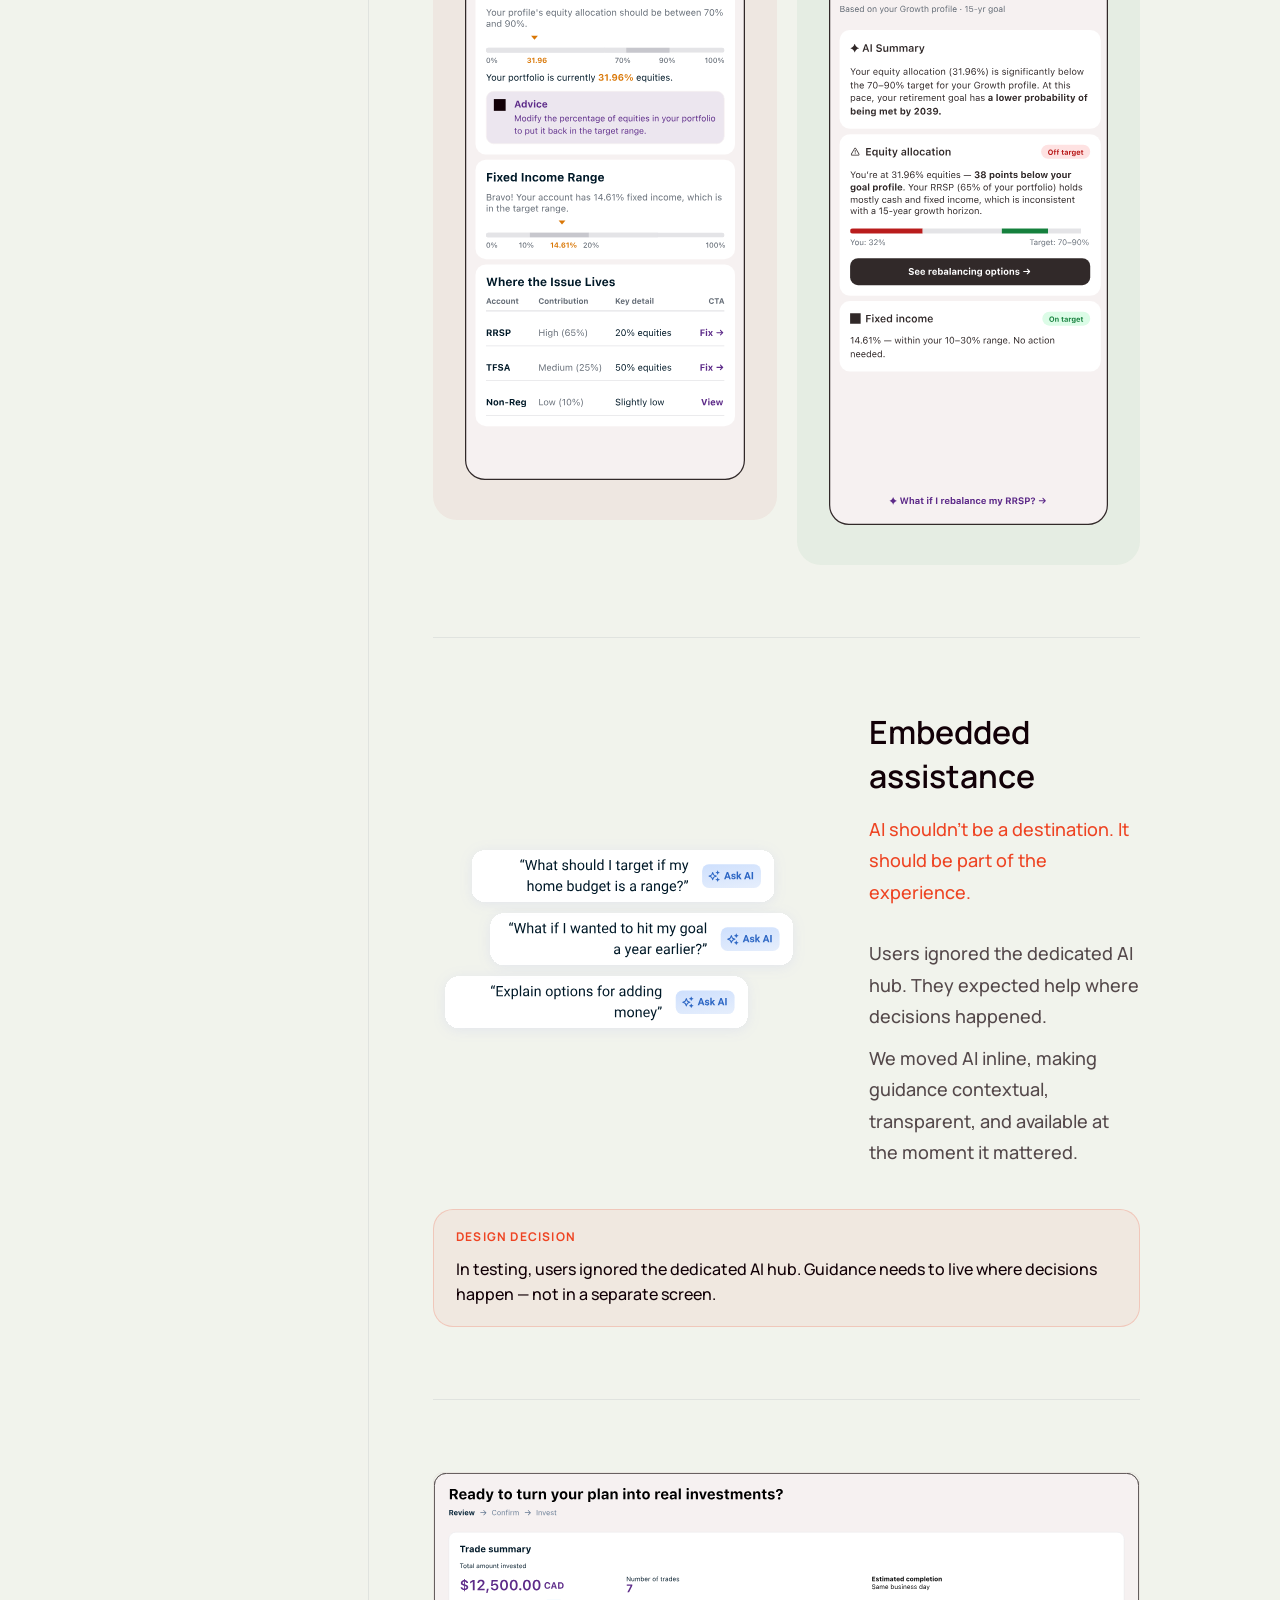
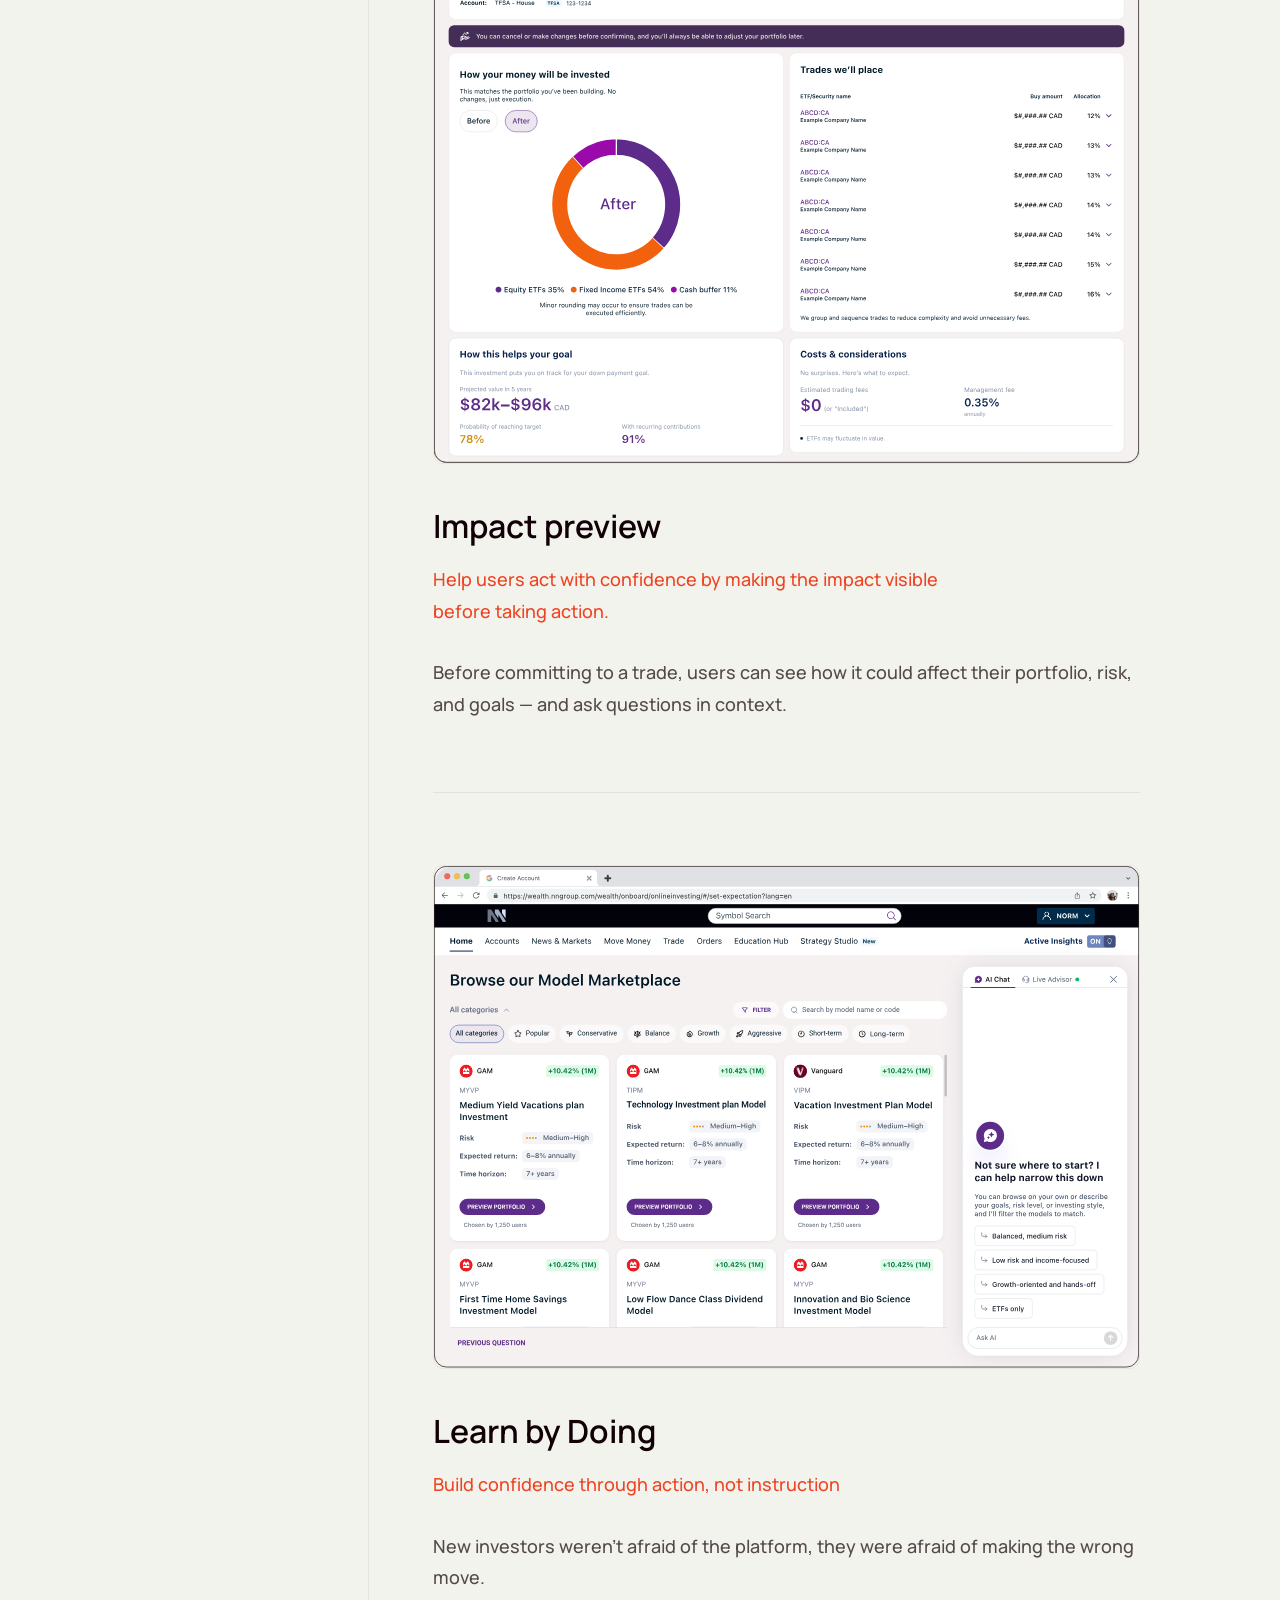
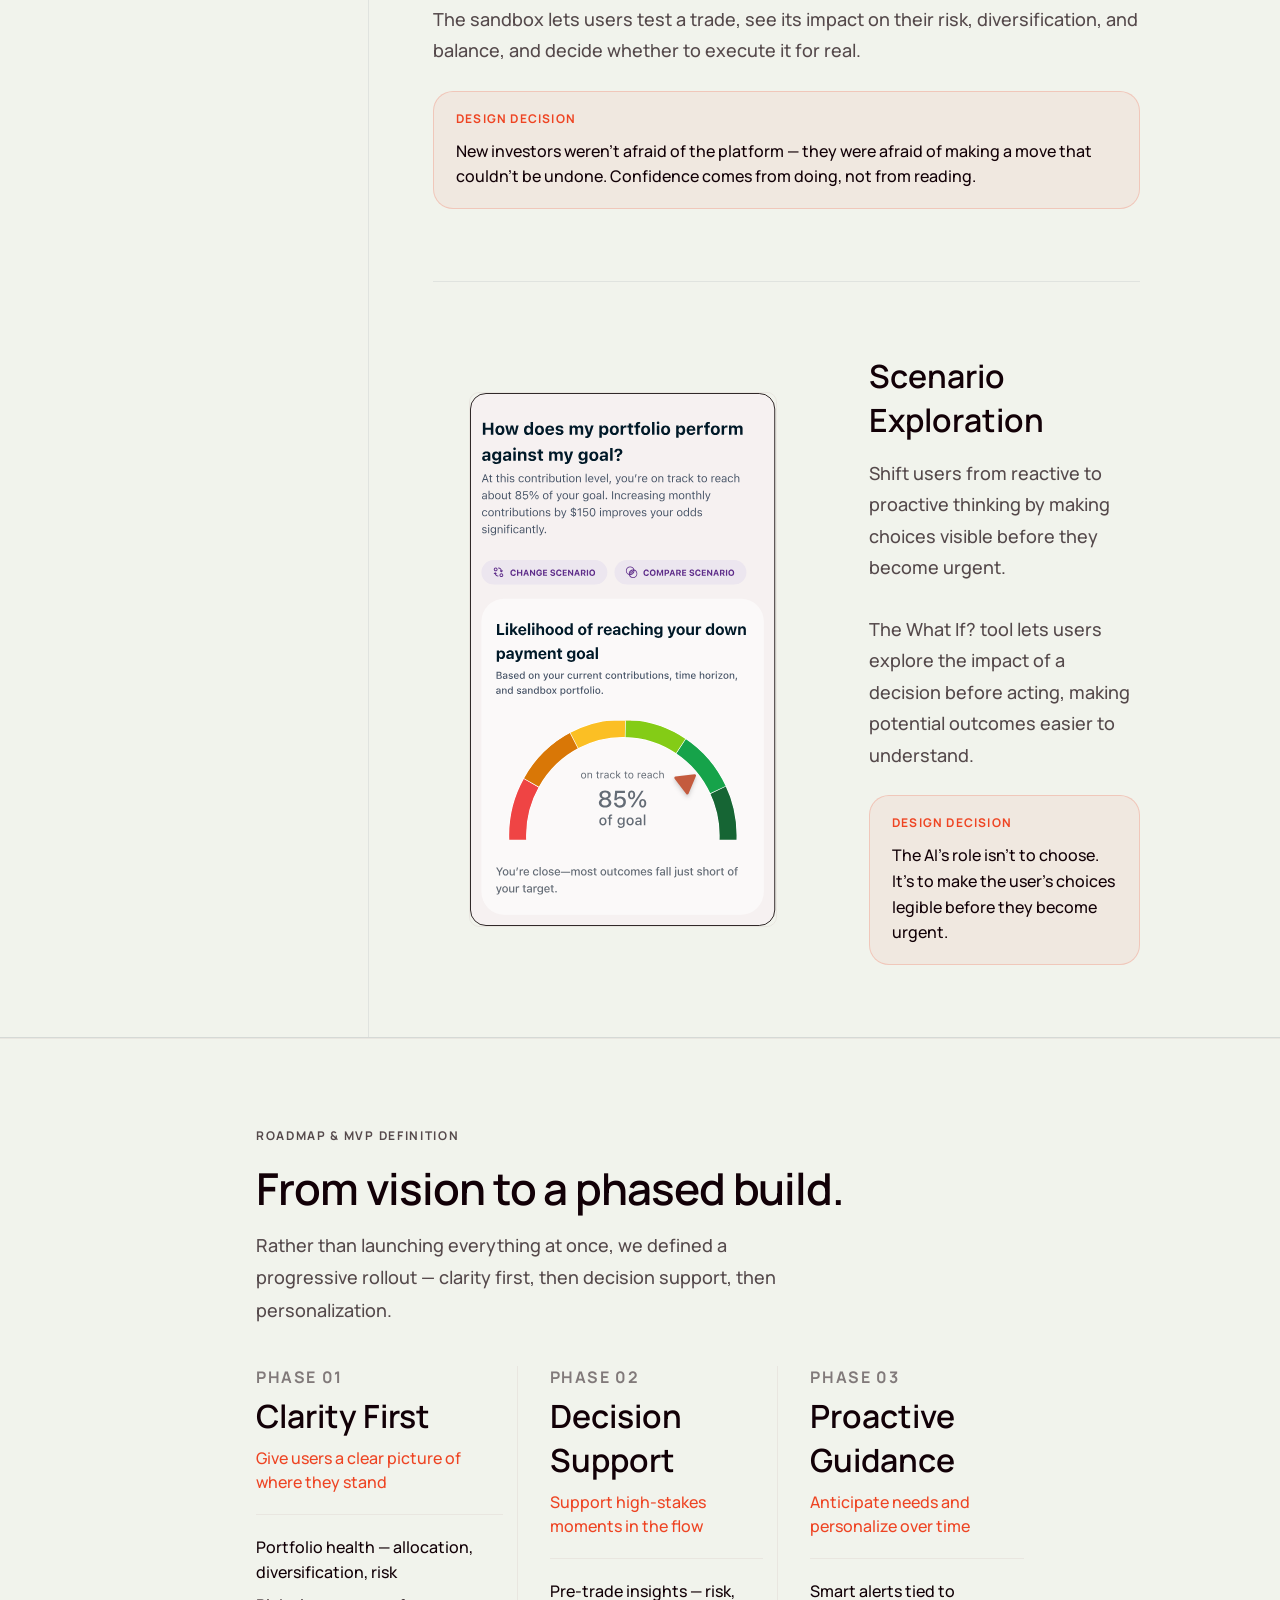
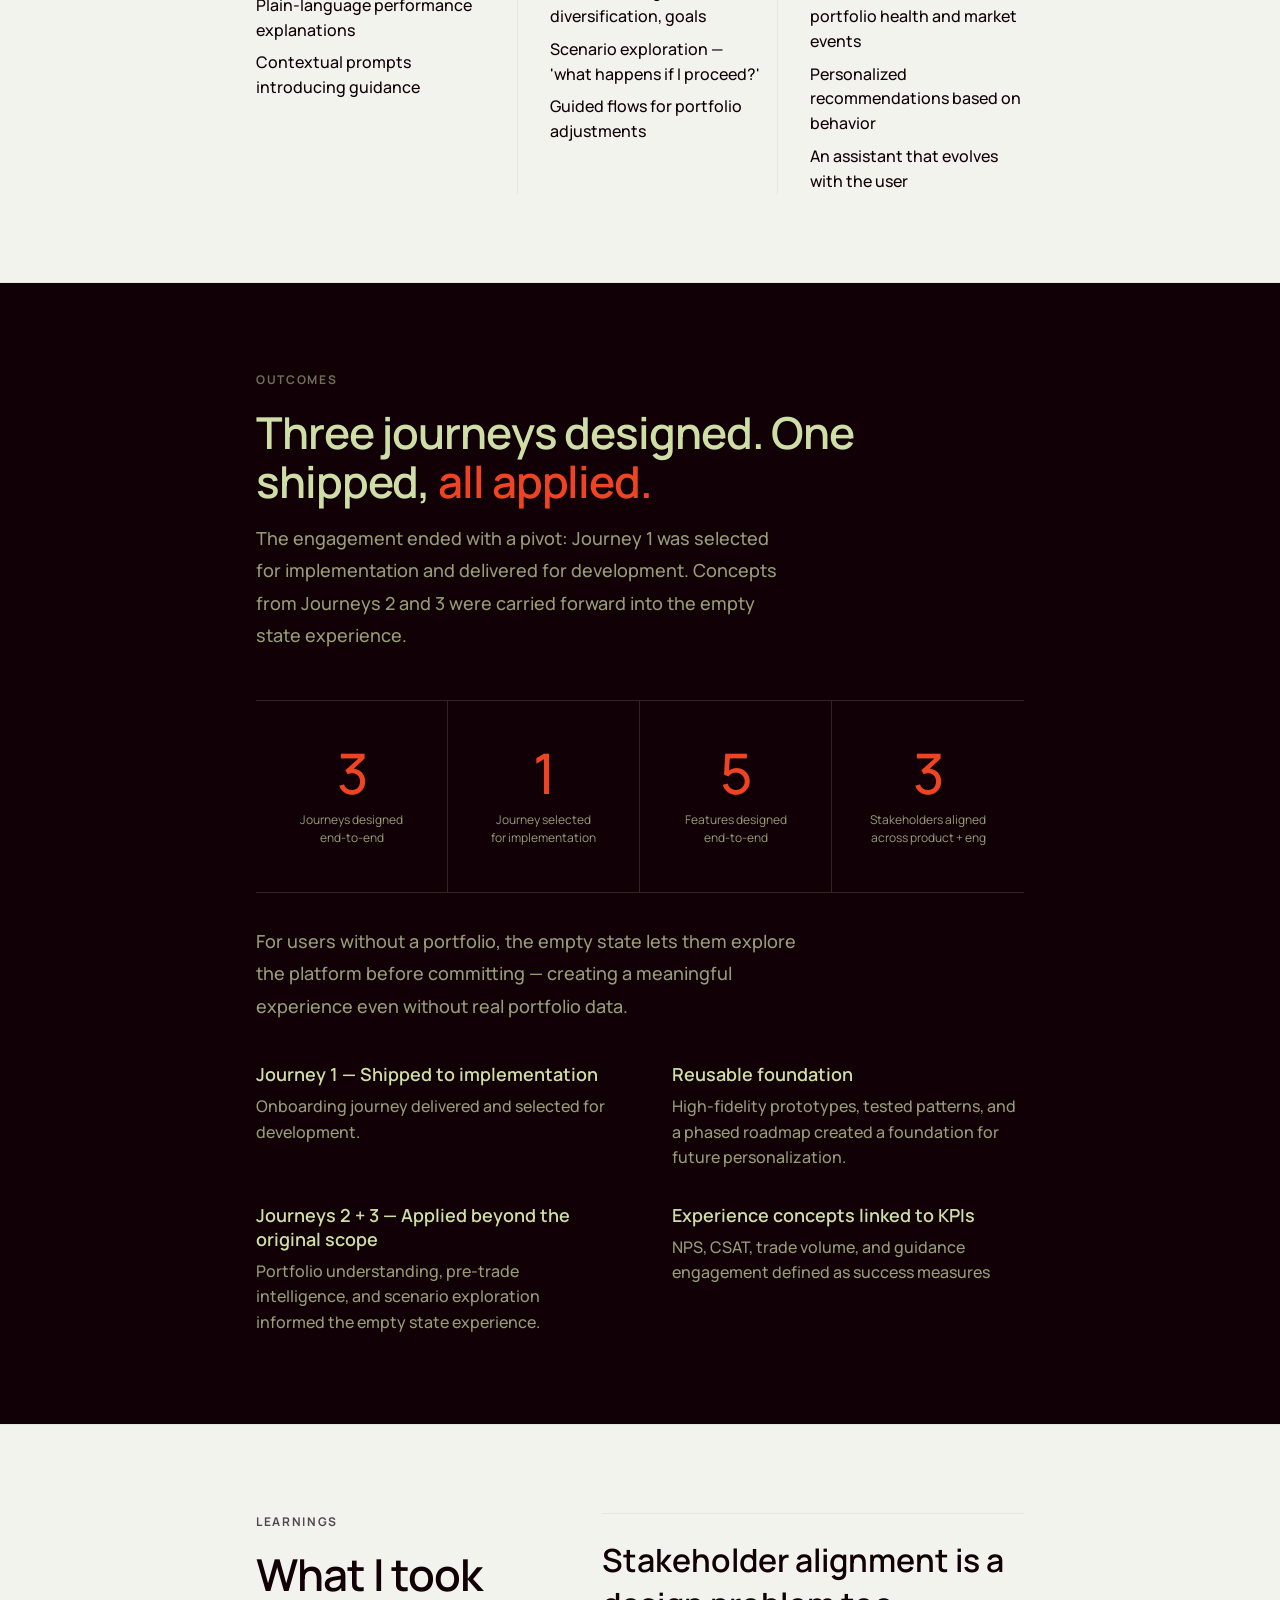
==== commit cb9050f2: "Redesign case studies: reworked layouts, copy, and interactions across cs1-3 Restructured Challenge/" ====
--- a/case-study-1.html
+++ b/case-study-1.html
@@ -8,15 +8,15 @@
 <link rel="preconnect" href="https://fonts.gstatic.com" crossorigin>
 <link href="https://fonts.googleapis.com/css2?family=Bricolage+Grotesque:opsz,wght@6..144,200..800&family=Inter:wght@300;400;500&display=swap" rel="stylesheet">
 <link href="https://fonts.googleapis.com/css2?family=Material+Symbols+Rounded" rel="stylesheet" />
-<link rel="stylesheet" href="css/styles.css">
-<link rel="icon" type="image/png" href="./assets/images/favicon.png">
+<link rel="stylesheet" href="css/styles.css?v=69">
+<link rel="icon" type="image/png" href="./assets/images/favicon-cara.png">
 </head>
-<body>
+<body class="cs1-page">
 
 <!-- TOP NAV -->
   <nav class="top-nav" id="top-nav">
     <div class="top-nav-inner">
-      <a href="index.html" class="top-nav-logo">Daniela.</a>
+      <a href="index.html" class="top-nav-logo">Daniela<span class="logo-dot">.</span></a>
       <div class="top-nav-links">
         <a href="case-study-1.html" class="top-nav-link" data-i18n="nav_link_cs1">01 — Investing</a>
         <a href="case-study-2.html" class="top-nav-link" data-i18n="nav_link_cs2">02 — Support</a>
@@ -28,7 +28,8 @@
           <span class="lang-divider">/</span>
           <button class="lang-btn" data-lang="es">ES</button>
         </div>
-        <a href="contact.html" class="top-nav-contact" data-i18n="nav_link_contact">Contact</a>
+        <a href="https://www.linkedin.com/in/kelly-daniela-sanchez-rojas/" target="_blank" rel="noopener noreferrer" class="top-nav-social" aria-label="LinkedIn"><svg width="16" height="16" viewBox="0 0 18 18" fill="currentColor" xmlns="http://www.w3.org/2000/svg"><path d="M12.7489 5.41502C12.762 5.41471 12.7753 5.41452 12.7885 5.41445C13.6878 5.40824 14.734 5.60658 15.3933 6.21566C16.4785 7.21803 16.4988 8.86753 16.499 10.2008L16.499 11.3589L16.4999 14.9966C16.1142 15.0032 15.7105 14.9978 15.3237 14.9979L13.3898 14.9969L13.3907 12.1875L13.3908 10.8328C13.3907 9.88297 13.5256 8.29415 12.2365 8.01951C11.8722 7.94188 11.3872 7.96853 11.0373 8.08263C10.5867 8.22954 10.3478 8.49118 10.1529 8.88538C9.90997 9.40428 9.91605 10.0696 9.91597 10.6257V11.656L9.91605 14.9976L6.80811 14.9972L6.80869 5.64521L9.79106 5.64551C9.79072 6.07145 9.78222 6.52309 9.79389 6.94649C9.8773 6.87043 9.93672 6.76557 10.0012 6.67346C10.0671 6.57816 10.1418 6.48848 10.2245 6.40545C10.9198 5.71326 11.7566 5.44532 12.7489 5.41502Z"/><path d="M1.75029 5.64502L4.85795 5.6456L4.85834 14.9972C4.5136 15.002 4.15535 14.9979 3.80955 14.998L1.74951 14.9977L1.75029 5.64502Z"/><path d="M3.23675 1.00107C4.23066 0.968271 5.06468 1.69548 5.09932 2.62507C5.13396 3.55466 4.35608 4.33439 3.36215 4.36639C2.36881 4.39837 1.53573 3.67137 1.50111 2.74234C1.4665 1.81332 2.24345 1.03384 3.23675 1.00107Z"/></svg></a>
+        <a href="mailto:daniela.sanchez.rojas.4@gmail.com" class="top-nav-social" aria-label="Email"><svg width="16" height="16" viewBox="0 0 18 18" fill="currentColor" xmlns="http://www.w3.org/2000/svg"><path d="M3 15C2.5875 15 2.23125 14.8563 1.93125 14.5688C1.64375 14.2688 1.5 13.9125 1.5 13.5V4.5C1.5 4.0875 1.64375 3.7375 1.93125 3.45C2.23125 3.15 2.5875 3 3 3H15C15.4125 3 15.7625 3.15 16.05 3.45C16.35 3.7375 16.5 4.0875 16.5 4.5V13.5C16.5 13.9125 16.35 14.2688 16.05 14.5688C15.7625 14.8563 15.4125 15 15 15H3ZM9 9.75L15 6V4.5L9 8.25L3 4.5V6L9 9.75Z"/></svg></a>
       </div>
     </div>
   </nav>
@@ -39,12 +40,15 @@
   <div class="mobile-overlay" id="mobile-overlay"></div>
   <nav class="mobile-menu" id="mobile-menu">
     <div>
-      <div class="sidebar-logo"><a href="index.html">Daniela.</a></div>
+      <div class="sidebar-logo"><a href="index.html">Daniela<span class="logo-dot">.</span></a></div>
       <div class="sidebar-nav">
         <a href="case-study-1.html" class="top-nav-link" style="padding:14px 0;font-size:13px;display:block;" data-i18n="nav_link_cs1">01 — Investing</a>
         <a href="case-study-2.html" class="top-nav-link" style="padding:14px 0;font-size:13px;display:block;" data-i18n="nav_link_cs2">02 — Support</a>
         <a href="case-study-3.html" class="top-nav-link" style="padding:14px 0;font-size:13px;display:block;" data-i18n="nav_link_cs3">03 — Hospitality</a>
-        <a href="contact.html" class="nav-item" style="margin-top:8px;" data-i18n="nav_link_contact">Contact</a>
+        <div style="display:flex;gap:16px;margin-top:16px;">
+          <a href="https://www.linkedin.com/in/kelly-daniela-sanchez-rojas/" target="_blank" rel="noopener noreferrer" class="top-nav-social" aria-label="LinkedIn"><svg width="16" height="16" viewBox="0 0 18 18" fill="currentColor" xmlns="http://www.w3.org/2000/svg"><path d="M12.7489 5.41502C12.762 5.41471 12.7753 5.41452 12.7885 5.41445C13.6878 5.40824 14.734 5.60658 15.3933 6.21566C16.4785 7.21803 16.4988 8.86753 16.499 10.2008L16.499 11.3589L16.4999 14.9966C16.1142 15.0032 15.7105 14.9978 15.3237 14.9979L13.3898 14.9969L13.3907 12.1875L13.3908 10.8328C13.3907 9.88297 13.5256 8.29415 12.2365 8.01951C11.8722 7.94188 11.3872 7.96853 11.0373 8.08263C10.5867 8.22954 10.3478 8.49118 10.1529 8.88538C9.90997 9.40428 9.91605 10.0696 9.91597 10.6257V11.656L9.91605 14.9976L6.80811 14.9972L6.80869 5.64521L9.79106 5.64551C9.79072 6.07145 9.78222 6.52309 9.79389 6.94649C9.8773 6.87043 9.93672 6.76557 10.0012 6.67346C10.0671 6.57816 10.1418 6.48848 10.2245 6.40545C10.9198 5.71326 11.7566 5.44532 12.7489 5.41502Z"/><path d="M1.75029 5.64502L4.85795 5.6456L4.85834 14.9972C4.5136 15.002 4.15535 14.9979 3.80955 14.998L1.74951 14.9977L1.75029 5.64502Z"/><path d="M3.23675 1.00107C4.23066 0.968271 5.06468 1.69548 5.09932 2.62507C5.13396 3.55466 4.35608 4.33439 3.36215 4.36639C2.36881 4.39837 1.53573 3.67137 1.50111 2.74234C1.4665 1.81332 2.24345 1.03384 3.23675 1.00107Z"/></svg></a>
+          <a href="mailto:daniela.sanchez.rojas.4@gmail.com" class="top-nav-social" aria-label="Email"><svg width="16" height="16" viewBox="0 0 18 18" fill="currentColor" xmlns="http://www.w3.org/2000/svg"><path d="M3 15C2.5875 15 2.23125 14.8563 1.93125 14.5688C1.64375 14.2688 1.5 13.9125 1.5 13.5V4.5C1.5 4.0875 1.64375 3.7375 1.93125 3.45C2.23125 3.15 2.5875 3 3 3H15C15.4125 3 15.7625 3.15 16.05 3.45C16.35 3.7375 16.5 4.0875 16.5 4.5V13.5C16.5 13.9125 16.35 14.2688 16.05 14.5688C15.7625 14.8563 15.4125 15 15 15H3ZM9 9.75L15 6V4.5L9 8.25L3 4.5V6L9 9.75Z"/></svg></a>
+        </div>
       </div>
     </div>
     <div class="lang-switcher">
@@ -61,11 +65,10 @@
 <div class="hero-band cs1">
 <div class="page">
 <div class="hero">
-  <div class="chips">
-    <span class="chip" data-i18n="cs1_chip_industry">Fintech · B2C</span>
-    <span class="chip" data-i18n="cs1_chip_ux">UX Strategy</span>
-    <span class="chip" data-i18n="cs1_chip_proto">Prototyping</span>
-    <span class="chip">2025–2026</span>
+  <div class="case-study-tags">
+    <span class="tag-role">Fintech</span>
+    <span class="tag-role">B2C</span>
+    <span class="tag-role">AI-Powered</span>
   </div>
 
   <h1 class="hero-title" data-i18n-html="cs1_hero_title">
@@ -104,7 +107,7 @@
 
 <div class="cs-shot-frame">
   <div class="cs-shot-mat">
-    <img src="assets/images/case1-intro.jpg" class="cs-shot" alt="BMO InvestorLine — Home">
+    <img src="assets/images/case1-dashboard.svg" class="cs-shot" alt="BMO InvestorLine — Home">
   </div>
 </div>
 
@@ -113,29 +116,29 @@
 <div class="divider"></div>
 <div class="page">
 <div class="s">
-  <div class="slabel" data-i18n="cs1_ch_label">01 — The Challenge</div>
-  <h2 class="sh" data-i18n-html="cs1_ch_h2">The real problem wasn't friction. It was <span class="blue">fear.</span></h2>
-  <p class="ssub" data-i18n="cs1_challenge_p1">Discovery ran two tracks: workshops with stakeholders, and existing research the client shared — interviews with 5 advisors who reported what users told them every time they called for help.</p>
-
-  <div class="card-blue" style="margin-bottom:32px; margin-top:32px;">
-    <div style="font-size:10px;font-weight:700;letter-spacing:.1em;text-transform:uppercase;color:var(--blue);margin-bottom:12px;" data-i18n="cs1_ch_insight_label">Key research insight</div>
-    <p style="font-size:15px;color:#1D2023;line-height:1.75;" data-i18n-html="cs1_ch_insight_body">Users weren't calling advisors because they wanted advice. They were calling out of <strong>fear</strong> — afraid to act alone on a platform they didn't understand or trust, afraid of making the wrong financial move. They couldn't find features. They couldn't interpret what they were seeing. When stuck, calling a human was their only option. <em>That's the problem we were actually solving.</em></p>
-  </div>
-
-  <div class="pain-list">
-    <div class="pain-item"><span class="pn">01</span><span class="pt" data-i18n="cs1_challenge_new_li1">Portfolio data was fragmented — users couldn't see the full picture</span></div>
-    <div class="pain-item"><span class="pn">02</span><span class="pt" data-i18n="cs1_challenge_new_li2">Trades lacked clarity on risk, diversification, and tax impact</span></div>
-    <div class="pain-item"><span class="pn">03</span><span class="pt" data-i18n="cs1_challenge_new_li3">Users who completed onboarding didn't know what to do next — the platform handed them control without a map</span></div>
-    <div class="pain-item"><span class="pn">04</span><span class="pt" data-i18n="cs1_challenge_new_li4">Educational content existed but was disconnected from real decision moments</span></div>
-    <div class="pain-item"><span class="pn">05</span><span class="pt" data-i18n="cs1_challenge_new_li5">Users couldn't tell which insights were actually relevant to their situation</span></div>
-    <div class="pain-item"><span class="pn">06</span><span class="pt" data-i18n="cs1_challenge_new_li6">The accumulated friction eroded confidence in trading and portfolio management overall</span></div>
-  </div>
-
-  <div style="margin-top:32px;padding:24px;border-left:3px solid var(--blue);background:var(--blue-bg);border-radius:4px;">
-    <div style="font-size:10px;font-weight:700;letter-spacing:.1em;text-transform:uppercase;color:var(--blue);margin-bottom:12px;" data-i18n="cs1_challenge_existing_title">The existing experience</div>
-    <p style="font-size:14px;color:#1D2023;line-height:1.75;margin-bottom:12px;" data-i18n="cs1_ch_existing_p1">The platform had an "advice" section — a panel that monitored preset thresholds and flagged when something crossed the line:</p>
-    <blockquote style="padding:12px 16px;background:rgba(0,0,0,0.04);border-radius:6px;font-style:italic;font-size:14px;color:#1D2023;margin-bottom:12px;" data-i18n="cs1_challenge_existing_quote">"You have investments with low ratings. Sell investments with a rating of 49 or less."</blockquote>
-    <p style="font-size:13px;color:var(--muted);line-height:1.7;" data-i18n="cs1_challenge_existing_after">No context. No connection to who the user was, their goals, or their actual risk capacity. The same alert appeared whether you were a 30-year-old aggressive investor or a 60-year-old retiree. Users saw rules, not reasons.</p>
+  <div class="slabel" data-i18n="cs1_ch_label">The Challenge</div>
+  <div style="display:grid;grid-template-columns:2fr 3fr;gap:64px;align-items:start;">
+    <div>
+      <h2 class="sh" style="max-width:none;" data-i18n-html="cs1_ch_h2">The real problem wasn't friction. It was <span class="blue">fear.</span></h2>
+      <p class="ssub" style="max-width:none;margin-bottom:0;" data-i18n="cs1_ch_subtitle">Users didn't trust the platform enough to act alone. They struggled to find features, understand information, and make financial decisions without human help.</p>
+    </div>
+    <div>
+      <div class="pain-list" style="margin-top:0;">
+        <div class="pain-item"><span class="pn">01</span><span class="pt" data-i18n="cs1_challenge_new_li1">Portfolio data was fragmented — users couldn't see the full picture</span></div>
+        <div class="pain-item"><span class="pn">02</span><span class="pt" data-i18n="cs1_challenge_new_li2">Trades lacked clarity on risk, diversification, and tax impact</span></div>
+        <div class="pain-item"><span class="pn">03</span><span class="pt" data-i18n="cs1_challenge_new_li3">Users who completed onboarding didn't know what to do next — the platform handed them control without a map</span></div>
+        <div class="pain-item"><span class="pn">04</span><span class="pt" data-i18n="cs1_challenge_new_li4">Educational content existed but was disconnected from real decision moments</span></div>
+        <div class="pain-item"><span class="pn">05</span><span class="pt" data-i18n="cs1_challenge_new_li5">Users couldn't tell which insights were actually relevant to their situation</span></div>
+        <div class="pain-item"><span class="pn">06</span><span class="pt" data-i18n="cs1_challenge_new_li6">The accumulated friction eroded confidence in trading and portfolio management overall</span></div>
+      </div>
+      <p style="font-size:13px;color:var(--muted);line-height:1.7;margin-top:24px;" data-i18n="cs1_challenge_p1">Discovery ran two tracks: workshops with stakeholders, and existing research the client shared — interviews with 5 advisors who reported what users told them every time they called for help.</p>
+    </div>
+  </div>
+  <div class="dd" style="margin-top:32px;">
+    <div class="dd-tag" data-i18n="cs1_existing_tag">The Existing Experience</div>
+    <p class="dd-body" data-i18n="cs1_existing_p1">The existing "advice" panel flagged threshold breaches with no user context:</p>
+    <p class="dd-body" style="font-style:italic;margin-top:12px;" data-i18n="cs1_existing_quote">"You have investments with low ratings. Sell investments with a rating of 49 or less."</p>
+    <p class="dd-body" style="margin-top:12px;" data-i18n="cs1_existing_p2">Same alert for every user regardless of goals, timeline, or risk profile. Rules, not reasons.</p>
   </div>
 </div>
 </div>
@@ -152,9 +155,9 @@
 <div class="bg">
 <div class="page">
 <div class="s">
-  <div class="slabel" data-i18n="cs1_opportunity_title">02 — Framing the Opportunity</div>
+  <div class="slabel" data-i18n="cs1_opportunity_title">Framing the Opportunity</div>
   <h2 class="sh" data-i18n-html="cs1_opp_h2">Users don't want automation. They want <span class="blue">confidence.</span></h2>
-  <p class="ssub" data-i18n="cs1_opp_sub">The goal wasn't to build an AI. It was to make the platform feel like it was on the user's side. We started by reframing the platform itself — not as a toolset, but as a guidance system — then focused on three things:</p>
+  <p class="ssub" data-i18n="cs1_opp_sub">We reframed the platform as a guidance system, focused on three principles:</p>
 
   <div class="grid3">
     <div class="card fc"><span class="fc-n">01</span><div class="fc-title" data-i18n="cs1_opp_card1_title">Surface the right insight at the right moment</div><div class="fc-body" data-i18n="cs1_opp_card1_body">Contextual guidance woven into the workflow — not buried in a help section</div></div>
@@ -163,8 +166,8 @@
   </div>
 
   <div class="dd" style="margin-top:32px;">
-    <span class="dd-tag" data-i18n="cs1_ciro_tag">CIRO constraint</span>
-    <p class="dd-body" data-i18n-html="cs1_ciro_body">BMO InvestorLine is a self-directed (order-execution-only) platform. Under CIRO rules, that model exists because the firm doesn't make recommendations — which keeps it exempt from the suitability obligations a full-service advisor carries. <strong>The AI could never tell a user what to do.</strong> The real challenge: surface enough context for a confident decision without ever tipping into advice. Every screen had to guide, never instruct.</p>
+    <div class="dd-tag" data-i18n="cs1_ciro_tag">CIRO Constraint</div>
+    <p class="dd-body" data-i18n="cs1_ciro_body">As a self-directed platform, BMO couldn't make recommendations under CIRO rules. The challenge: surface enough context for a confident decision without ever tipping into advice. Every screen had to guide, never instruct.</p>
   </div>
 </div>
 </div>
@@ -174,35 +177,60 @@
 <div class="divider"></div>
 <div class="page">
 <div class="s">
-  <div class="slabel" data-i18n="cs1_appr_label">03 — Approach</div>
+  <div class="slabel" data-i18n="cs1_appr_label">Approach</div>
   <h2 class="sh" data-i18n-html="cs1_appr_h2">Stakeholder alignment was the <span class="blue">hardest part.</span></h2>
   <p class="ssub" data-i18n="cs1_appr_sub">7 months combining research, product definition, and rapid experience design across three journeys.</p>
 
-  <img style="width:100%;" src="assets/images/case1-stickynotes.png" style="border-radius:8px;width: 100%;max-width: 600px;object-fit:cover;object-position:top;" alt="BMO InvestorLine — sticky notes discovery">
-
   <div class="approach-grid">
-    <div class="steps">
-      <div class="step"><div class="step-ico"><span class="material-symbols-rounded">forum</span></div><div><div class="sn" data-i18n="cs1_approach_step1_name">2-week discovery sprint</div><div class="sd" data-i18n="cs1_approach_step1_desc">Workshops + 5 advisor interviews shared by client, reporting user fear and platform distrust</div></div></div>
-      <div class="step"><div class="step-ico"><span class="material-symbols-rounded">route</span></div><div><div class="sn" data-i18n="cs1_approach_step2_name">Journey mapping × 3</div><div class="sd" data-i18n="cs1_approach_step2_desc">Onboarding, portfolio understanding, trade — found highest-friction decision moments</div></div></div>
-      <div class="step"><div class="step-ico"><span class="material-symbols-rounded">edit</span></div><div><div class="sn" data-i18n="cs1_approach_step3_name">Rapid concept exploration</div><div class="sd" data-i18n="cs1_approach_step3_desc">Ideas on paper before committing to pixels — fast iteration across teams</div></div></div>
-      <div class="step"><div class="step-ico"><span class="material-symbols-rounded">science</span></div><div><div class="sn" data-i18n="cs1_approach_step4_name">Usability testing</div><div class="sd" data-i18n="cs1_approach_step4_desc">Validated design direction before going high-fidelity</div></div></div>
-      <div class="step"><div class="step-ico"><span class="material-symbols-rounded">balance</span></div><div><div class="sn" data-i18n="cs1_approach_step5_name">3 experience principles</div><div class="sd" data-i18n="cs1_approach_step5_desc">Kept design decisions consistent across all three journeys</div></div></div>
-    </div>
-    <div class="card-dark">
-      <span class="callout-tag" data-i18n="cs1_approach_insight_title">Key insight from discovery</span>
-      <p class="callout-body" data-i18n-html="cs1_appr_dark_body">The existing "advice" functionality wasn't advice — it was threshold monitoring. No awareness of who the user was or what they were trying to achieve. <strong style="color:#FFE37F;">Design foundation for J2: stop monitoring thresholds, start connecting to the person.</strong></p>
-    </div>
-  </div>
-
-  <div style="margin-top:40px;">
-    <div style="font-size:10px;font-weight:700;letter-spacing:.14em;text-transform:uppercase;color:var(--muted);margin-bottom:20px;display:flex;align-items:center;gap:10px;"><span style="width:16px;height:1px;background:var(--border);display:inline-block;"></span><span data-i18n="cs1_approach_trust_title">Designing for trust — 4 tensions every screen had to navigate</span></div>
-    <div style="display:grid;grid-template-columns:1fr 1fr;gap:12px;">
-      <div class="card" style="padding:20px;"><div class="tension-title" data-i18n="cs1_approach_trust_t1_title">Trust vs. Automation</div><p class="tension-body" data-i18n="cs1_approach_trust_t1_body">Users needed to feel supported, not overridden. Every AI insight had to preserve their sense of control.</p></div>
-      <div class="card" style="padding:20px;"><div class="tension-title" data-i18n="cs1_approach_trust_t2_title">Simplicity vs. Accuracy</div><p class="tension-body" data-i18n="cs1_approach_trust_t2_body">Financial data is complex. We simplified explanations without losing meaning.</p></div>
-      <div class="card" style="padding:20px;"><div class="tension-title" data-i18n="cs1_approach_trust_t3_title">Timing of Intervention</div><p class="tension-body" data-i18n="cs1_approach_trust_t3_body">Guidance needed to appear at moments of uncertainty, not constantly — or it would feel intrusive, not helpful.</p></div>
-      <div class="card" style="padding:20px;"><div class="tension-title" data-i18n="cs1_approach_trust_t4_title">Explainability</div><p class="tension-body" data-i18n="cs1_approach_trust_t4_body">Every AI-generated insight had to be transparent and grounded in data. Black-box answers break trust in a financial context.</p></div>
-    </div>
-  </div>
+    <img src="assets/images/case1-stickynotes.png" style="border-radius:8px;width:100%;object-fit:cover;object-position:top;" alt="BMO InvestorLine — sticky notes discovery">
+    <div>
+      <div style="display:grid;grid-template-columns:1fr 1fr;gap:16px;margin-bottom:32px;">
+        <div class="card">
+          <div style="font-weight:700;letter-spacing:.1em;text-transform:uppercase;color:var(--blue);margin-bottom:10px;" data-i18n="cs1_approach_insight_title">Key Insight</div>
+          <p style="color:var(--ink);line-height:1.65;" data-i18n-html="cs1_appr_dark_body"><strong>Context-Aware Advice:</strong> The existing "advice" was just threshold monitoring, with no awareness of the user or their goals.</p>
+        </div>
+        <div class="card">
+          <div style="font-weight:700;letter-spacing:.1em;text-transform:uppercase;color:var(--blue);margin-bottom:10px;" data-i18n="cs1_appr_foundation_title">Design Foundation</div>
+          <p style="color:var(--ink);line-height:1.65;" data-i18n-html="cs1_appr_foundation_body"><strong>Human-Centered Pivot:</strong> From monitoring thresholds to understanding the person, creating trust through customized insights.</p>
+        </div>
+      </div>
+      <div class="steps">
+        <div class="step"><div><div class="sn" data-i18n="cs1_approach_step1_name">2-week discovery sprint</div><div class="sd" data-i18n="cs1_approach_step1_desc">Workshops + 5 advisor interviews shared by client, reporting user fear and platform distrust</div></div></div>
+        <div class="step"><div><div class="sn" data-i18n="cs1_approach_step2_name">Journey mapping × 3</div><div class="sd" data-i18n="cs1_approach_step2_desc">Onboarding, portfolio understanding, trade — found highest-friction decision moments</div></div></div>
+        <div class="step"><div><div class="sn" data-i18n="cs1_approach_step3_name">Rapid concept exploration</div><div class="sd" data-i18n="cs1_approach_step3_desc">Ideas on paper before committing to pixels — fast iteration across teams</div></div></div>
+        <div class="step"><div><div class="sn" data-i18n="cs1_approach_step4_name">Usability testing</div><div class="sd" data-i18n="cs1_approach_step4_desc">Validated design direction before going high-fidelity</div></div></div>
+        <div class="step"><div><div class="sn" data-i18n="cs1_approach_step5_name">3 experience principles</div><div class="sd" data-i18n="cs1_approach_step5_desc">Kept design decisions consistent across all three journeys</div></div></div>
+      </div>
+    </div>
+  </div>
+
+
+</div>
+</div>
+
+<!-- ══════════ TENSIONS ══════════ -->
+<div class="divider"></div>
+<div class="dark-wrap">
+<div class="page">
+<div class="s" style="display:flex;flex-direction:column;align-items:center;text-align:center;gap:80px;">
+  <div style="font-size:10px;font-weight:700;letter-spacing:.14em;text-transform:uppercase;color:var(--alt-cream-50);" data-i18n="cs1_approach_trust_title">Designing for trust — 4 tensions every screen had to navigate</div>
+  <div data-reveal data-reveal-delay="0" style="max-width:700px;">
+    <div style="font-size:var(--fs-h3);font-weight:600;color:var(--blue);margin-bottom:12px;" data-i18n="cs1_approach_trust_t1_title">Trust vs. Automation</div>
+    <p style="font-size:18px;color:var(--alt-cream-70);" data-i18n="cs1_approach_trust_t1_body">Users needed to feel supported, not overridden. Every AI insight had to preserve their sense of control.</p>
+  </div>
+  <div data-reveal data-reveal-delay="100" style="max-width:700px;">
+    <div style="font-size:var(--fs-h3);font-weight:600;color:var(--blue);margin-bottom:12px;" data-i18n="cs1_approach_trust_t2_title">Simplicity vs. Accuracy</div>
+    <p style="font-size:18px;color:var(--alt-cream-70);" data-i18n="cs1_approach_trust_t2_body">Financial data is complex. We simplified explanations without losing meaning.</p>
+  </div>
+  <div data-reveal data-reveal-delay="200" style="max-width:700px;">
+    <div style="font-size:var(--fs-h3);font-weight:600;color:var(--blue);margin-bottom:12px;" data-i18n="cs1_approach_trust_t3_title">Timing of Intervention</div>
+    <p style="font-size:18px;color:var(--alt-cream-70);" data-i18n="cs1_approach_trust_t3_body">Guidance needed to appear at moments of uncertainty, not constantly — or it would feel intrusive, not helpful.</p>
+  </div>
+  <div data-reveal data-reveal-delay="300" style="max-width:700px;">
+    <div style="font-size:var(--fs-h3);font-weight:600;color:var(--blue);margin-bottom:12px;" data-i18n="cs1_approach_trust_t4_title">Explainability</div>
+    <p style="font-size:18px;color:var(--alt-cream-70);" data-i18n="cs1_approach_trust_t4_body">Every AI-generated insight had to be transparent and grounded in data. Black-box answers break trust in a financial context.</p>
+  </div>
+</div>
 </div>
 </div>
 
@@ -211,56 +239,29 @@
 <div class="bg">
 <div class="page">
 <div class="s">
-  <div class="slabel" data-i18n="cs1_users_label">04 — Users</div>
-  <h2 class="sh" data-i18n="cs1_users_h2">Two profiles. One shared need.</h2>
+  <div class="slabel" data-i18n="cs1_users_label">Users</div>
+  <h2 class="sh" data-i18n-html="cs1_users_h2">Two profiles. <span class="blue">One shared need.</span></h2>
   <p class="ssub" data-i18n="cs1_users_subtitle">BMO defined two audiences. I mapped their shared needs and the tensions between them — they drove every design decision.</p>
-  <img class="image-container" style="width:100%;" src="assets/images/case1-investing.jpg" style="border-radius:8px;width: 100%;max-width: 600px;object-fit:cover;object-position:top;" alt="BMO InvestorLine — sticky notes discovery">
-
-  <div class="users-grid">
-    <div class="card persona">
-      <div class="p-init">EW</div>
+
+  <div style="display:grid;grid-template-columns:1fr 1fr 1.1fr;gap:32px;margin-top:40px;align-items:start;">
+    <div>
       <div class="p-type" data-i18n="cs1_u1_type">Profile 01</div>
       <div class="p-name" data-i18n="cs1_user1_name">Experienced wealth investors</div>
-      <div class="p-sub" data-i18n="cs1_user1_li1">Baby boomers managing significant household assets</div>
-      <div class="p-label" data-i18n="cs1_u_goals_label">Goals</div>
-      <div class="dlist">
-        <div class="di" data-i18n="cs1_u1_goal1">Full portfolio visibility and fast access to insights</div>
-        <div class="di" data-i18n="cs1_u1_goal2">Maintain control — no hand-holding</div>
-        <div class="di" data-i18n="cs1_u1_goal3">Confidence managing significant assets independently</div>
-      </div>
-      <div class="p-label" data-i18n="cs1_u_frustrations_label">Frustrations</div>
-      <div class="dlist">
-        <div class="di" data-i18n="cs1_u1_frust1">Guidance that feels patronizing or redundant</div>
-        <div class="di" data-i18n="cs1_u1_frust2">Fragmented data across multiple views</div>
-      </div>
-    </div>
-    <div class="card persona">
-      <div class="p-init">NI</div>
+      <div class="p-sub" data-i18n="cs1_user1_li1">Managing significant household assets</div>
+      <p style="margin-top:24px;" data-i18n-html="cs1_u1_need"><strong>Need:</strong> Control, visibility, and fast access to insights.</p>
+      <p style="margin-top:12px;" data-i18n-html="cs1_u1_avoid"><strong>Avoid:</strong> Redundant or overly prescriptive guidance.</p>
+    </div>
+    <div style="border-left:1px solid var(--border);padding-left:64px;">
       <div class="p-type" data-i18n="cs1_u2_type">Profile 02</div>
       <div class="p-name" data-i18n="cs1_user2_name">Next-gen digital investors</div>
-      <div class="p-sub" data-i18n="cs1_user2_li1">Digital natives inheriting or building their own wealth</div>
-      <div class="p-label" data-i18n="cs1_u_goals_label">Goals</div>
-      <div class="dlist">
-        <div class="di" data-i18n="cs1_u2_goal1">Intuitive, self-service experience</div>
-        <div class="di" data-i18n="cs1_u2_goal2">Build confidence without calling an advisor</div>
-        <div class="di" data-i18n="cs1_u2_goal3">Understand the impact of decisions before making them</div>
-      </div>
-      <div class="p-label" data-i18n="cs1_u_frustrations_label">Frustrations</div>
-      <div class="dlist">
-        <div class="di" data-i18n="cs1_u2_frust1">Fear of making the wrong financial move</div>
-        <div class="di" data-i18n="cs1_u2_frust2">Guidance buried where it doesn't help</div>
-      </div>
-    </div>
-  </div>
-
-  <div class="insight">
-    <span class="ins-tag" data-i18n="cs1_insight_tag">Design tension</span>
-    <span class="ins-text" data-i18n="cs1_insight_text">Advanced users risk being patronized by too much guidance. Newer users get lost without it. The design had to work for both — helpful when needed, invisible when not.</span>
-  </div>
-
-  <div class="shared-need">
-    <div class="sn-label" data-i18n="cs1_shared_label">Shared need</div>
-    <p class="sn-quote" data-i18n="cs1_shared_quote">"Understand what's happening in my portfolio, know what to do next, and feel confident enough to act — without calling an advisor."</p>
+      <div class="p-sub" data-i18n="cs1_user2_li1">Building or inheriting their wealth</div>
+      <p style="margin-top:24px;" data-i18n-html="cs1_u2_need"><strong>Need:</strong> Intuitive guidance and confidence to act independently.</p>
+      <p style="margin-top:12px;" data-i18n-html="cs1_u2_avoid"><strong>Avoid:</strong> Unclear decisions and buried guidance.</p>
+    </div>
+    <div style="background:var(--black);border-radius:16px;padding:28px;">
+      <div style="font-size:11px;font-weight:700;letter-spacing:.1em;text-transform:uppercase;color:var(--blue);margin-bottom:16px;" data-i18n="cs1_shared_label">Shared need</div>
+      <p style="font-size:22px;font-weight:500;color:var(--alt-cream);line-height:1.4;" data-i18n="cs1_shared_quote">"Help me understand my portfolio, know what to do next, and feel confident acting on my own."</p>
+    </div>
   </div>
 </div>
 </div>
@@ -271,8 +272,7 @@
 <div class="page">
 <div class="s">
   <div class="slabel" data-i18n="cs1_journey_label">User Journey</div>
-  <h2 class="sh" data-i18n="cs1_journey_h2">From anxiety to confidence — by design.</h2>
-  <p class="ssub" data-i18n="cs1_journey_sub">We mapped the emotional arc to find where trust breaks down and where guidance has the most impact.</p>
+  <h2 class="sh" style="margin-bottom:40px;" data-i18n="cs1_journey_h2">From anxiety to confidence — by design.</h2>
 
   <div class="journey">
     <div class="js"><div class="je"><span class="material-symbols-rounded">sentiment_very_dissatisfied</span></div><div class="jst" data-i18n="cs1_j1_stage">Arriving</div><div class="jl" data-i18n="cs1_j1_label">Lost in data</div><div class="jq" data-i18n="cs1_j1_quote">"I see the numbers but not what they mean."</div></div>
@@ -291,9 +291,8 @@
   <!-- Section header -->
   <div class="cs-solution-header">
     <div class="cs-solution-header-left">
-      <span class="slabel" data-i18n="cs1_solution_label">05 — The Solution</span>
-      <h2 class="sh" data-i18n-html="cs1_sol_h2">Not a chatbot. A guidance layer woven into the <span class="blue">moments that matter.</span></h2>
-      <p class="ssub" data-i18n="cs1_solution_p1">Every design decision came back to one question: does this help users understand what's happening and act with confidence?</p>
+      <span class="slabel" data-i18n="cs1_solution_label">The Solution</span>
+      <h2 class="sh" style="margin-bottom:0;" data-i18n-html="cs1_sol_h2">Not a chatbot. A guidance layer woven into the <span class="blue">moments that matter.</span></h2>
     </div>
   </div>
 
@@ -339,39 +338,29 @@
       <div class="cs-sol-feature" id="cs1-f1">
         <div class="cs-sol-feature-inner">
           <div class="cs-sol-feature-text">
-            <div class="feat-n">01</div>
             <div class="feat-title" data-i18n="cs1_feature0_title">Portfolio Understanding</div>
-            <p class="ssub" style="margin-top:12px;" data-i18n="cs1_feature0_goal">From raw data to actionable feedback.</p>
-            <p style="font-size:13px;color:var(--muted);line-height:1.75;margin-top:14px;" data-i18n="cs1_feature0_p1">Users frequently check their portfolio but struggle to interpret what they see. Raw numbers don't answer the question they're actually asking: "Why did my portfolio move?"</p>
-            <p style="font-size:13px;color:var(--muted);line-height:1.75;margin-top:10px;" data-i18n-html="cs1_feature0_p2">We introduced AI-generated explanations that answer it directly — summarizing performance in plain language, highlighting key drivers like market trends and specific holdings, and letting users drill down at their own pace. Instead of raw data, the platform delivers <strong style="color:var(--black);">narrative insight</strong> — helping users learn while they invest.</p>
-            <p style="font-size:13px;color:var(--muted);line-height:1.75;margin-top:10px;" data-i18n="cs1_feature0_p3">We extended this into benchmarking: users compare their portfolio against a BMO model matched to their risk profile, and immediately see what's different and why. The platform then invites, never instructs.</p>
+            <p class="ssub" style="margin-top:12px;color:#EE4423;" data-i18n="cs1_feature0_goal">From raw data to actionable feedback.</p>
+            <p data-i18n-html="cs1_feature0_p1">Users struggled to understand <strong style="color:var(--black);">why their portfolio moved</strong>, not just what changed. We introduced AI-generated explanations that turn portfolio data into clear, contextual insights.</p>
+            <p data-i18n-html="cs1_feature0_p2">We extended this to benchmarking, helping users compare their portfolio with a BMO model matched to their risk profile — <strong style="color:var(--black);">without telling them what to do.</strong></p>
             <div class="cs-sol-why">
-              <h4 data-i18n="cs1_feature0_why_title">Design decision</h4>
-              <p data-i18n-html="cs1_feature0_why_body">The existing advice panel evaluated portfolios against static thresholds — it could tell you your rating was too low, but not what that meant for <strong>your</strong> goals or risk capacity. The shift: connect portfolio health to who the user is and what they're trying to achieve, not just to preset rules. A narrative before a decision is more valuable than more data.</p>
+              <h4 data-i18n="dd_tag">Design decision</h4>
+              <p data-i18n="cs1_f1_dd">The shift: from flagging threshold breaches to connecting portfolio health to the user's actual goals. A narrative before a decision is more valuable than more data.</p>
             </div>
           </div>
         </div>
         <!-- Before / After — full width inside this feature -->
         <div style="margin-top:40px;padding-top:32px;border-top:1px solid var(--border);">
-          <div style="font-size:10px;font-weight:700;letter-spacing:.1em;text-transform:uppercase;color:var(--muted);margin-bottom:24px;" data-i18n="cs1_ba_title">Before / After — From Threshold Monitoring to Goal-Linked Guidance</div>
           <div style="display:grid;grid-template-columns:1fr 1fr;gap:20px;align-items:start;">
-            <div>
-              <div style="font-size:11px;font-weight:700;color:#ef4444;margin-bottom:12px;text-transform:uppercase;letter-spacing:.06em;" data-i18n="cs1_before_label">Before: The advice panel</div>
-              <p style="font-size:13px;color:var(--muted);line-height:1.7;margin-bottom:16px;" data-i18n="cs1_ba_before_p">A dedicated section that flagged when allocations crossed preset thresholds. Same logic for every user regardless of goals, timeline, or risk profile.</p>
-              <img src="assets/images/case1-health-before.png" style="width:100%;border-radius:52px;border:1px solid #fecaca;display:block;" alt="Before: Asset Allocation advice panel">
-              <div style="margin-top:12px;padding:10px;background:var(--blue-bg);border:1px solid var(--blue-bd);border-radius:6px;">
-                <div style="color:var(--blue);font-weight:600;margin-bottom:8px;" data-i18n="cs1_ba_before_problem_title">The problem</div>
-                <div style="font-size:11px;color:var(--muted);line-height:1.6;" data-i18n="cs1_ba_before_problem_text">Tells users their allocation is wrong. Doesn't explain what that means for their goals, when it matters, or what the consequence of inaction is.</div>
-              </div>
+            <div style="background:rgba(185,28,28,0.05);border-radius:24px;padding:40px 32px;text-align:center;">
+              <div style="font-size:14px;font-weight:700;color:#B91C1C;margin-bottom:12px;" data-i18n="cs1_before_label">Before: The advice panel</div>
+              <p style="font-size:13px;color:var(--muted);line-height:1.7;margin:0 auto 24px;max-width:340px;" data-i18n="cs1_ba_before_p">Static thresholds flagged allocation issues without considering the user's context. The advice panel could identify a problem, but not explain what it meant for the user.</p>
+              <img src="assets/images/case1-before.svg" style="width:100%;display:block;" alt="Before: Asset Allocation advice panel">
             </div>
-            <div>
-              <div style="font-size:11px;font-weight:700;color:var(--blue);margin-bottom:12px;text-transform:uppercase;letter-spacing:.06em;" data-i18n="cs1_ba_after_title">After: Goal-linked guidance</div>
-              <p style="font-size:13px;color:var(--muted);line-height:1.7;margin-bottom:16px;" data-i18n="cs1_ba_after_p">Portfolio health connected to who the user is — their goal, timeline, and risk profile. The platform explains what the gap means, not just that it exists.</p>
-              <img src="assets/images/case1-health-after.png" style="width:100%;border-radius:52px;border:1px solid #249456;display:block;" alt="After: Portfolio Health redesign">
-              <div style="margin-top:12px;padding:10px;background:var(--green-bg);border:1px solid var(--green-bd);border-radius:6px;">
-                <div style="color:var(--green);font-weight:600;margin-bottom:8px;" data-i18n="cs1_ba_shift_title">The shift</div>
-                <div style="font-size:11px;color:var(--muted);line-height:1.6;" data-i18n-html="cs1_ba_shift_text">Same data. Different frame. The platform now explains what the gap means for <em>this user's</em> specific goal — and opens a path forward instead of a dead end.</div>
-              </div>
+            <div style="background:rgba(21,128,61,0.05);border-radius:24px;padding:40px 32px;text-align:center;">
+              <div style="font-size:14px;font-weight:700;color:#15803D;margin-bottom:12px;" data-i18n="cs1_ba_after_title">After: Goal-linked guidance</div>
+              <p style="font-size:13px;color:var(--muted);line-height:1.7;margin:0 auto 16px;max-width:340px;" data-i18n="cs1_ba_after_p">Portfolio health now connects gaps to the user's goals, timeline, and risk profile, providing context before action.</p>
+              <p style="font-size:13px;color:#15803D;line-height:1.7;margin:0 auto 24px;max-width:340px;" data-i18n="cs1_ba_shift_text">The shift: From flagging problems to helping users understand what they mean.</p>
+              <img src="assets/images/case1-after.svg" style="width:100%;display:block;" alt="After: Portfolio Health redesign">
             </div>
           </div>
         </div>
@@ -383,17 +372,17 @@
           <div class="cs-sol-feature-text">
             <div class="feat-n">02</div>
             <div class="feat-title" data-i18n="cs1_feature5_title">Embedded assistance</div>
-            <p class="ssub" style="margin-top:12px;" data-i18n="cs1_f2_goal">Always available, never intrusive</p>
-            <p style="font-size:13px;color:var(--muted);line-height:1.75;margin-top:14px;" data-i18n="cs1_f2_p1">In early concepts we designed a dedicated AI hub — a separate screen for guidance. In usability testing, users ignored it. They weren't looking for a separate destination; they expected help to appear exactly where they were making a decision.</p>
-            <p style="font-size:13px;color:var(--muted);line-height:1.75;margin-top:10px;" data-i18n="cs1_f2_p2">So we moved guidance inline. AI became part of the experience itself — explaining decisions in plain language, answering questions in context, surfacing what's most relevant. The reasoning behind every insight is visible, not hidden.</p>
+            <p class="ssub" style="margin-top:12px;color:#EE4423;" data-i18n="cs1_f2_goal">AI shouldn't be a destination. It should be part of the experience.</p>
+            <p data-i18n="cs1_f2_p1">Users ignored the dedicated AI hub. They expected help where decisions happened.</p>
+            <p data-i18n="cs1_f2_p2">We moved AI inline, making guidance contextual, transparent, and available at the moment it mattered.</p>
           </div>
           <div class="cs-sol-feature-image">
             <img src="assets/images/case1-prompts.svg" alt="Embedded AI Assistant — inline guidance">
           </div>
         </div>
         <div class="cs-sol-why">
-          <h4 data-i18n="cs1_feature5_why_title">Design decision</h4>
-          <p data-i18n-html="cs1_sol_dd_body">In early concepts we explored a <strong>dedicated AI hub</strong> — a separate screen for guidance. Users ignored it. The insight: guidance needs to live where decisions happen. Moving everything inline, to the exact moment of decision, is what made it feel useful.</p>
+          <h4 data-i18n="dd_tag">Design decision</h4>
+          <p data-i18n="cs1_f2_dd">In testing, users ignored the dedicated AI hub. Guidance needs to live where decisions happen — not in a separate screen.</p>
         </div>
       </div>
 
@@ -403,12 +392,11 @@
           <div class="cs-sol-feature-text">
             <div class="feat-n">03</div>
             <div class="feat-title" data-i18n="cs1_feature3_title">Impact preview</div>
-            <p class="ssub" style="margin-top:12px;" data-i18n="cs1_f3_goal">Help users act with confidence</p>
-            <p style="font-size:13px;color:var(--muted);line-height:1.75;margin-top:14px;" data-i18n="cs1_feature3_p1">Executing a trade is the highest-stakes moment — and the moment most platforms abandon the user. The standard flow: ticker, quantity, price. What it doesn't tell you: what this does to your risk, diversification, goals.</p>
-            <p style="font-size:13px;color:var(--muted);line-height:1.75;margin-top:10px;" data-i18n="cs1_f3_p2">We designed one step earlier. Before the user commits, the platform surfaces what matters. They can ask — "How will this affect my balance?" — and get a contextual answer tied to their specific situation.</p>
+            <p class="ssub" style="margin-top:12px;color:#EE4423;" data-i18n="cs1_f3_goal">Help users act with confidence by making the impact visible before taking action.</p>
+            <p data-i18n="cs1_feature3_p1">Before committing to a trade, users can see how it could affect their portfolio, risk, and goals — and ask questions in context.</p>
           </div>
           <div class="cs-sol-feature-image">
-            <img src="assets/images/case1-pretrade.jpg" alt="Pre-Trade Intelligence — contextual insight before executing" style="border:1px solid var(--border);">
+            <img src="assets/images/case1-impact.svg" alt="Pre-Trade Intelligence — contextual insight before executing" style="border:1px solid var(--border);">
           </div>
         </div>
       </div>
@@ -419,28 +407,35 @@
           <div class="cs-sol-feature-text">
             <div class="feat-n">04</div>
             <div class="feat-title" data-i18n="cs1_feature1_title">Learn by Doing</div>
-            <p class="ssub" style="margin-top:12px;" data-i18n="cs1_f4_goal">Build confidence through action, not instruction</p>
-            <p style="font-size:13px;color:var(--muted);line-height:1.75;margin-top:14px;" data-i18n="cs1_f4_p1">New investors weren't afraid of the platform — they were afraid of themselves. Afraid of making a move that couldn't be undone. The usual response: more education. We tried a different approach.</p>
-            <p style="font-size:13px;color:var(--muted);line-height:1.75;margin-top:10px;" data-i18n="cs1_feature1_p2">The sandbox lets users try a trade, see the exact impact, and decide whether to execute for real. Nothing commits until they say so. Confidence comes from doing, not reading.</p>
+            <p class="ssub" style="margin-top:12px;color:#EE4423;" data-i18n="cs1_f4_goal">Build confidence through action, not instruction</p>
+            <p data-i18n="cs1_f4_p1">New investors weren't afraid of the platform, they were afraid of making the wrong move.</p>
+            <p data-i18n="cs1_feature1_p2">The sandbox lets users test a trade, see its impact on their risk, diversification, and balance, and decide whether to execute it for real.</p>
+            <div class="cs-sol-why">
+              <h4 data-i18n="dd_tag">Design decision</h4>
+              <p data-i18n="cs1_f4_dd">New investors weren't afraid of the platform — they were afraid of making a move that couldn't be undone. Confidence comes from doing, not from reading.</p>
+            </div>
           </div>
           <div class="cs-sol-feature-image">
-            <img src="assets/images/case1-learnbydoing.jpg" alt="Learn by Doing — sandbox trade simulation" style="border:1px solid var(--border);">
+            <img src="assets/images/case1-marketplace.svg" alt="Learn by Doing — sandbox trade simulation" style="border:1px solid var(--border);">
           </div>
         </div>
       </div>
 
       <!-- ── Feature 05 ── -->
       <div class="cs-sol-feature" id="cs1-f5">
-        <div class="cs-sol-feature-inner">
+        <div class="cs-sol-feature-inner cs-sol-feature-inner--reverse">
           <div class="cs-sol-feature-text">
             <div class="feat-n">05</div>
             <div class="feat-title" data-i18n="cs1_feature2_title">Scenario Exploration</div>
-            <p class="ssub" style="margin-top:12px;" data-i18n="cs1_f5_goal">Shift users from reactive to proactive thinking</p>
-            <p style="font-size:13px;color:var(--muted);line-height:1.75;margin-top:14px;" data-i18n="cs1_feature2_p1">Most investment decisions happen reactively — the market moves, the user panics, they act. The What If? tool breaks that pattern by making consequences visible before a decision becomes urgent.</p>
-            <p style="font-size:13px;color:var(--muted);line-height:1.75;margin-top:10px;" data-i18n="cs1_f5_p2">The AI's role isn't to choose. It's to make the user's choices legible. Autonomy only feels real when you can see the road ahead.</p>
+            <p class="ssub" style="margin-top:12px;" data-i18n="cs1_f5_goal">Shift users from reactive to proactive thinking by making choices visible before they become urgent.</p>
+            <p data-i18n="cs1_feature2_p1">The What If? tool lets users explore the impact of a decision before acting, making potential outcomes easier to understand.</p>
+            <div class="cs-sol-why">
+              <h4 data-i18n="dd_tag">Design decision</h4>
+              <p data-i18n="cs1_f5_dd">The AI's role isn't to choose. It's to make the user's choices legible before they become urgent.</p>
+            </div>
           </div>
           <div class="cs-sol-feature-image">
-            <img src="assets/images/case1-stresstest.jpg" alt="Scenario Exploration — What If tool" style="border:1px solid var(--border);">
+            <img src="assets/images/case1-portfolio.svg" alt="Scenario Exploration — What If tool" style="border:1px solid var(--border);">
           </div>
         </div>
       </div>
@@ -453,13 +448,12 @@
 <div class="divider"></div>
 <div class="page">
 <div class="s">
-  <div class="slabel" data-i18n="cs1_roadmap_label">06 — Roadmap &amp; MVP Definition</div>
+  <div class="slabel" data-i18n="cs1_roadmap_label">Roadmap &amp; MVP Definition</div>
   <h2 class="sh" data-i18n="cs1_road_h2">From vision to a phased build.</h2>
   <p class="ssub" data-i18n="cs1_road_sub">Rather than launching everything at once, we defined a progressive rollout — clarity first, then decision support, then personalization.</p>
 
   <div class="phase-grid">
     <div class="card ph">
-      <div class="ph-dot on"></div>
       <div class="ph-n" data-i18n="cs1_ph1_n">Phase 01</div>
       <div class="ph-title" data-i18n="cs1_ph1_title">Clarity First</div>
       <div class="ph-focus" data-i18n="cs1_ph1_focus">Give users a clear picture of where they stand</div>
@@ -468,10 +462,8 @@
         <div class="di" data-i18n="cs1_ph1_d2">Plain-language performance explanations</div>
         <div class="di" data-i18n="cs1_ph1_d3">Contextual prompts introducing guidance</div>
       </div>
-      <div class="ph-outcome" data-i18n-html="cs1_ph1_outcome"><strong>Outcome:</strong> Users understand their portfolio without calling an advisor.</div>
     </div>
     <div class="card ph">
-      <div class="ph-dot"></div>
       <div class="ph-n" data-i18n="cs1_ph2_n">Phase 02</div>
       <div class="ph-title" data-i18n="cs1_ph2_title">Decision Support</div>
       <div class="ph-focus" data-i18n="cs1_ph2_focus">Support high-stakes moments in the flow</div>
@@ -480,10 +472,8 @@
         <div class="di" data-i18n="cs1_ph2_d2">Scenario exploration — "what happens if I proceed?"</div>
         <div class="di" data-i18n="cs1_ph2_d3">Guided flows for portfolio adjustments</div>
       </div>
-      <div class="ph-outcome" data-i18n-html="cs1_ph2_outcome"><strong>Outcome:</strong> Users move from uncertainty to informed action.</div>
     </div>
     <div class="card ph">
-      <div class="ph-dot"></div>
       <div class="ph-n" data-i18n="cs1_ph3_n">Phase 03</div>
       <div class="ph-title" data-i18n="cs1_ph3_title">Proactive Guidance</div>
       <div class="ph-focus" data-i18n="cs1_ph3_focus">Anticipate needs and personalize over time</div>
@@ -492,7 +482,6 @@
         <div class="di" data-i18n="cs1_ph3_d2">Personalized recommendations based on behavior</div>
         <div class="di" data-i18n="cs1_ph3_d3">An assistant that evolves with the user</div>
       </div>
-      <div class="ph-outcome" data-i18n-html="cs1_ph3_outcome"><strong>Outcome:</strong> Platform shifts from reactive tool to proactive partner.</div>
     </div>
   </div>
 </div>
@@ -503,9 +492,9 @@
 <div class="bg">
 <div class="page">
 <div class="s">
-  <div class="slabel" data-i18n="cs1_outcomes_label">07 — Outcomes</div>
+  <div class="slabel" data-i18n="cs1_outcomes_label">Outcomes</div>
   <h2 class="sh" data-i18n-html="cs1_out_h2">Three journeys designed. One shipped, <span class="blue">all applied.</span></h2>
-  <p class="ssub" data-i18n="cs1_out_sub">The engagement ended with a pivot: Journey 1 (Onboarding) was selected by the client for development and delivered for implementation. Journeys 2 and 3 weren't shelved — their concepts were applied to the empty state experience, the design for users who haven't yet opened an account.</p>
+  <p class="ssub" data-i18n="cs1_out_sub">The engagement ended with a pivot: Journey 1 was selected for implementation and delivered for development. Concepts from Journeys 2 and 3 were carried forward into the empty state experience.</p>
 
   <div class="metrics">
     <div class="metric"><div class="m-n">3</div><div class="m-label" data-i18n-html="cs1_m1_label">Journeys designed<br>end-to-end</div></div>
@@ -514,21 +503,25 @@
     <div class="metric"><div class="m-n">3</div><div class="m-label" data-i18n-html="cs1_m4_label">Stakeholders aligned<br>across product + eng</div></div>
   </div>
 
-  <div class="card-blue" style="margin:32px 0;padding:24px 28px;">
-    <div style="font-size:11px;font-weight:700;letter-spacing:.08em;text-transform:uppercase;color:var(--blue);margin-bottom:10px;" data-i18n="cs1_outcomes_empty_title">The empty state</div>
-    <p style="font-size:14px;color:var(--ink);line-height:1.75;margin:0;" data-i18n="cs1_empty_body">A design for users who haven't yet opened an account — to let them explore the platform before committing. Journey 2 and Journey 3 concepts (portfolio understanding, pre-trade intelligence, scenario exploration) were applied here, giving the experience depth even before a real portfolio exists.</p>
-  </div>
-
-  <div class="out-grid">
-    <div class="out-tile"><div class="chk"><span class="material-symbols-rounded">check</span></div><div class="out-t" data-i18n-html="cs1_out1"><strong>Owned Journey 2 end-to-end</strong> — redesigned how the platform communicates portfolio health, from threshold warnings to goal-linked guidance</div></div>
-    <div class="out-tile"><div class="chk"><span class="material-symbols-rounded">check</span></div><div class="out-t" data-i18n-html="cs1_out2"><strong>Journey 1 selected for implementation</strong> — Onboarding journey delivered to the client and chosen for development</div></div>
-    <div class="out-tile"><div class="chk"><span class="material-symbols-rounded">check</span></div><div class="out-t" data-i18n-html="cs1_out3"><strong>J2 + J3 concepts applied to the empty state</strong> — portfolio understanding and scenario exploration extended to pre-account users</div></div>
-    <div class="out-tile"><div class="chk"><span class="material-symbols-rounded">check</span></div><div class="out-t" data-i18n-html="cs1_out4"><strong>3 stakeholders aligned</strong> across product, engineering, and business on a shared north star</div></div>
-    <div class="out-tile"><div class="chk"><span class="material-symbols-rounded">check</span></div><div class="out-t" data-i18n-html="cs1_out5"><strong>High-fidelity prototypes</strong> for all 3 journeys, tested and iterated with users</div></div>
-    <div class="out-tile"><div class="chk"><span class="material-symbols-rounded">check</span></div><div class="out-t" data-i18n-html="cs1_out6"><strong>Phased roadmap</strong> — from near-term J1 delivery to longer-term personalization</div></div>
-    <div class="out-tile"><div class="chk"><span class="material-symbols-rounded">check</span></div><div class="out-t" data-i18n-html="cs1_out7"><strong>Handoff package</strong> delivered for next-stage implementation</div></div>
-    <div class="out-tile"><div class="chk"><span class="material-symbols-rounded">check</span></div><div class="out-t" data-i18n-html="cs1_out8"><strong>Experience concepts linked to KPIs</strong> — NPS, CSAT, trade volume, and guidance engagement defined as success measures</div></div>
-    <div class="out-tile"><div class="chk"><span class="material-symbols-rounded">check</span></div><div class="out-t" data-i18n-html="cs1_out9"><strong>Reusable design patterns</strong> for guided decision-making that scale across the platform</div></div>
+  <p class="ssub" style="margin-top:32px;" data-i18n="cs1_out_empty_intro">For users without a portfolio, the empty state lets them explore the platform before committing — creating a meaningful experience even without real portfolio data.</p>
+
+  <div class="out-summary-grid">
+    <div>
+      <div class="out-summary-title" data-i18n="cs1_out_new1_title">Journey 1 — Shipped to implementation</div>
+      <p class="out-summary-body" data-i18n="cs1_out_new1_body">Onboarding journey delivered and selected for development.</p>
+    </div>
+    <div>
+      <div class="out-summary-title" data-i18n="cs1_out_new3_title">Reusable foundation</div>
+      <p class="out-summary-body" data-i18n="cs1_out_new3_body">High-fidelity prototypes, tested patterns, and a phased roadmap created a foundation for future personalization.</p>
+    </div>
+    <div>
+      <div class="out-summary-title" data-i18n="cs1_out_new2_title">Journeys 2 + 3 — Applied beyond the original scope</div>
+      <p class="out-summary-body" data-i18n="cs1_out_new2_body">Portfolio understanding, pre-trade intelligence, and scenario exploration informed the empty state experience.</p>
+    </div>
+    <div>
+      <div class="out-summary-title" data-i18n="cs1_out_new4_title">Experience concepts linked to KPIs</div>
+      <p class="out-summary-body" data-i18n="cs1_out_new4_body">NPS, CSAT, trade volume, and guidance engagement defined as success measures</p>
+    </div>
   </div>
 </div>
 </div>
@@ -538,13 +531,16 @@
 <div class="divider"></div>
 <div class="page">
 <div class="s">
-  <div class="slabel" data-i18n="cs1_learn_label">Learnings</div>
-  <h2 class="sh" data-i18n="cs1_learn_h2">What I took away.</h2>
-
-  <div class="tk-grid">
-    <div class="card tk"><div class="tk-n">01</div><div class="tk-title" data-i18n="cs1_takeaways_title2">Stakeholder alignment is a design problem too</div><div class="tk-body" data-i18n="cs1_takeaways_p2">Prototypes weren't just deliverables — they were the main tool for getting everyone on the same page.</div></div>
-    <div class="card tk"><div class="tk-n">02</div><div class="tk-title" data-i18n="cs1_takeaways_title3">Embed AI, don't centralize it</div><div class="tk-body" data-i18n="cs1_takeaways_p3">A dedicated AI screen gets ignored. Context matters more than capability. Guidance needs to live where decisions happen.</div></div>
-    <div class="card tk"><div class="tk-n">03</div><div class="tk-title" data-i18n="cs1_takeaways_title4">Confidence is a design outcome</div><div class="tk-body" data-i18n="cs1_takeaways_p4">In financial UX, a user who understands what's happening is more valuable than one who has every data point.</div></div>
+  <div style="display:grid;grid-template-columns:2fr 3fr;gap:64px;align-items:start;">
+    <div>
+      <div class="slabel" data-i18n="cs1_learn_label">Learnings</div>
+      <h2 class="sh" style="margin-bottom:0;" data-i18n="cs1_learn_h2">What I took away.</h2>
+    </div>
+    <div class="tk-grid">
+      <div class="card tk"><div class="tk-title" data-i18n="cs1_takeaways_title2">Stakeholder alignment is a design problem too</div><div class="tk-body" data-i18n="cs1_takeaways_p2">Prototypes weren't just deliverables — they were the main tool for getting everyone on the same page.</div></div>
+      <div class="card tk"><div class="tk-title" data-i18n="cs1_takeaways_title3">Embed AI, don't centralize it</div><div class="tk-body" data-i18n="cs1_takeaways_p3">A dedicated AI screen gets ignored. Context matters more than capability. Guidance needs to live where decisions happen.</div></div>
+      <div class="card tk"><div class="tk-title" data-i18n="cs1_takeaways_title4">Confidence is a design outcome</div><div class="tk-body" data-i18n="cs1_takeaways_p4">In financial UX, a user who understands what's happening is more valuable than one who has every data point.</div></div>
+    </div>
   </div>
 </div>
 </div>
@@ -583,34 +579,26 @@
 <!-- FOOTER -->
 <div class="footer">
   <div class="page">
-    <a class="f-link" href="index.html"><div class="arr material-symbols-rounded">arrow_back</div> <span data-i18n="cs1_footer_back">Back to work</span></a>
-    <span class="f-logo">D.</span>
-    <a class="f-link" href="case-study-2.html"><span data-i18n="cs1_footer_next">02 — Support Tool</span> <div class="arr material-symbols-rounded">arrow_forward</div></a>
+    <a class="f-link" href="case-study-2.html"><span data-i18n="cs1_footer_next">02 — Support Tool</span> <img src="assets/images/arrow.svg" class="arr" alt=""></a>
   </div>
 </div>
 
 <!-- FOOTER SECTION -->
 <footer class="main-footer">
   <div class="footer-content" data-reveal>
-    <img src="./assets/images/contact-1.png" alt="Daniela" class="footer-photo">
     <h2 class="heading-h2 footer-title" data-i18n="footer_title">Let's build products people actually want to use.</h2>
     <p class="text-body footer-subtitle" data-i18n="footer_subtitle">I'm always interested in discussing product design, fintech, SaaS, AI, and new opportunities.</p>
     <div class="footer-links">
-      <a href="mailto:daniela.sanchez.rojas.4@gmail.com" class="footer-link">daniela.sanchez.rojas.4@gmail.com</a>
-      <a href="https://www.linkedin.com/in/kelly-daniela-sanchez-rojas/?locale=es" target="_blank" rel="noopener noreferrer" class="footer-icon-link">
-        <svg xmlns="http://www.w3.org/2000/svg" width="24" height="24" viewBox="0 0 24 24" fill="currentColor">
-          <path d="M19 0h-14c-2.761 0-5 2.239-5 5v14c0 2.761 2.239 5 5 5h14c2.762 0 5-2.239 5-5v-14c0-2.761-2.238-5-5-5zm-11 19h-3v-11h3v11zm-1.5-12.268c-.966 0-1.75-.79-1.75-1.764s.784-1.764 1.75-1.764 1.75.79 1.75 1.764-.783 1.764-1.75 1.764zm13.5 12.268h-3v-5.604c0-3.368-4-3.113-4 0v5.604h-3v-11h3v1.765c1.396-2.586 7-2.777 7 2.476v6.759z"/>
-        </svg>
-      </a>
+      <a href="https://www.linkedin.com/in/kelly-daniela-sanchez-rojas/" target="_blank" rel="noopener noreferrer" class="top-nav-social" aria-label="LinkedIn"><svg width="16" height="16" viewBox="0 0 18 18" fill="currentColor" xmlns="http://www.w3.org/2000/svg"><path d="M12.7489 5.41502C12.762 5.41471 12.7753 5.41452 12.7885 5.41445C13.6878 5.40824 14.734 5.60658 15.3933 6.21566C16.4785 7.21803 16.4988 8.86753 16.499 10.2008L16.499 11.3589L16.4999 14.9966C16.1142 15.0032 15.7105 14.9978 15.3237 14.9979L13.3898 14.9969L13.3907 12.1875L13.3908 10.8328C13.3907 9.88297 13.5256 8.29415 12.2365 8.01951C11.8722 7.94188 11.3872 7.96853 11.0373 8.08263C10.5867 8.22954 10.3478 8.49118 10.1529 8.88538C9.90997 9.40428 9.91605 10.0696 9.91597 10.6257V11.656L9.91605 14.9976L6.80811 14.9972L6.80869 5.64521L9.79106 5.64551C9.79072 6.07145 9.78222 6.52309 9.79389 6.94649C9.8773 6.87043 9.93672 6.76557 10.0012 6.67346C10.0671 6.57816 10.1418 6.48848 10.2245 6.40545C10.9198 5.71326 11.7566 5.44532 12.7489 5.41502Z"/><path d="M1.75029 5.64502L4.85795 5.6456L4.85834 14.9972C4.5136 15.002 4.15535 14.9979 3.80955 14.998L1.74951 14.9977L1.75029 5.64502Z"/><path d="M3.23675 1.00107C4.23066 0.968271 5.06468 1.69548 5.09932 2.62507C5.13396 3.55466 4.35608 4.33439 3.36215 4.36639C2.36881 4.39837 1.53573 3.67137 1.50111 2.74234C1.4665 1.81332 2.24345 1.03384 3.23675 1.00107Z"/></svg></a><a href="mailto:daniela.sanchez.rojas.4@gmail.com" class="top-nav-social" aria-label="Email"><svg width="16" height="16" viewBox="0 0 18 18" fill="currentColor" xmlns="http://www.w3.org/2000/svg"><path d="M3 15C2.5875 15 2.23125 14.8563 1.93125 14.5688C1.64375 14.2688 1.5 13.9125 1.5 13.5V4.5C1.5 4.0875 1.64375 3.7375 1.93125 3.45C2.23125 3.15 2.5875 3 3 3H15C15.4125 3 15.7625 3.15 16.05 3.45C16.35 3.7375 16.5 4.0875 16.5 4.5V13.5C16.5 13.9125 16.35 14.2688 16.05 14.5688C15.7625 14.8563 15.4125 15 15 15H3ZM9 9.75L15 6V4.5L9 8.25L3 4.5V6L9 9.75Z"/></svg></a>
     </div>
   </div>
 </footer>
 
-<script src="js/translations.js"></script>
+<script src="js/translations.js?v=12"></script>
 <script src="js/main.js"></script>
 
 </main>
 </div>
-<script src="js/motion.js"></script>
+<script src="js/motion.js?v=1"></script>
 </body>
 </html>
--- a/css/styles.css
+++ b/css/styles.css
@@ -1,24 +1,24 @@
 /* ===== IMPORTS ===== */
-@import url('https://fonts.googleapis.com/css2?family=Bricolage+Grotesque:opsz,wght@6..144,200..800&family=Inter:wght@300;400;500;600;700&display=swap');
+@import url('https://fonts.googleapis.com/css2?family=Bricolage+Grotesque:opsz,wght@6..144,200..800&family=Inter:wght@300;400;500;600;700&family=Manrope:wght@400;500;600;700;800&display=swap');
 
 /* ===== DESIGN TOKENS ===== */
 :root {
   /* --blue kept as the variable name across ~70 existing rules (nav, buttons, links, quote bars)
-     to avoid touching every call site — it now holds the new terracotta brand accent, not indigo. */
-  --blue: #8C4633;
+     to avoid touching every call site — it now holds the orange brand accent (matches index +
+     case-study-1), not terracotta/indigo. */
+  --blue: #EE4423;
   --purple: #4F8387;
-  --black: #0C0C10;
-  --text-dark: #0C0C10;
-  --grey: #64748B;
-  --light: #F5F1EB;
-  --bg-alt: #f8f6f4;
-  /* --yellow: small tag/label color shown on dark backgrounds (closing sections, badges).
-     Repointed from bright yellow to a muted warm gold so it reads premium, not candy. */
-  --yellow: #FFE37F;
-  --blue-bg:   rgba(140, 70, 51, 0.06);
-  --blue-bd:   rgba(140, 70, 51, 0.16);
-  --ink:       #1D2023;
-  --muted:     #6B7280;
+  --black: #120007;
+  --text-dark: #120007;
+  --grey: rgba(18, 0, 7, 0.5);
+  --light: #F1F3EC;
+  --bg-alt: #F1F3EC;
+  /* --yellow: small tag/label color shown on dark backgrounds (closing sections, badges). */
+  --yellow: #EE4423;
+  --blue-bg:   rgba(238, 68, 35, 0.06);
+  --blue-bd:   rgba(238, 68, 35, 0.2);
+  --ink:       #120007;
+  --muted:     rgba(18, 0, 7, 0.7);
   --border:    #e9e6e0;
   /* Sage green used for the About/skills chips — matches the Claude Design
      reference (ui_kits/portfolio/index.html) exactly, not repurposed from
@@ -26,27 +26,51 @@
   --green:     #4A7A5E;
   --green-bg:  rgba(74, 122, 94, 0.07);
   --green-bd:  rgba(74, 122, 94, 0.35);
-  /* Was a cool blue-grey (#F7F8FA), left over from the pre-rebrand indigo
-     theme — clashed with the warm cream/terracotta palette everywhere it
-     showed up as a section/icon background. Repointed warm to match. */
-  --surface:   #F4F1EC;
+  --surface:   #F1F3EC;
   --max:       960px;
   --px:        48px;
 
-  /* Display typeface for headings/quotes — body text stays on Inter. */
-  --font-display: "Instrument Sans", sans-serif;
+  /* Display typeface for headings/quotes — body text stays on Inter.
+     Alt-design branch: swapped to Manrope sitewide (see Figma
+     "portfolio-projects" node 5035-80623) to match the new type system. */
+  --font-display: "Manrope", sans-serif;
+
+  /* ── Alt design tokens ──
+     Homepage-only palette. First pass matched Figma "portfolio-projects"
+     node 5035-80623 (light alternating case-study cards); superseded by
+     a second pass matching Figma "portfolio" node 15-24099 (fully dark
+     homepage, real product screenshots, #ee4423 accent). --alt-surface-1/2/3
+     are unused by the current pass but left defined. --blue/--black/--muted/
+     --surface now match these alt-* values too, so the palette is shared
+     sitewide (index + all three case studies) rather than index-only. */
+  --alt-bg-dark:    #120007;
+  --alt-cream:      #CEDEA5;
+  --alt-cream-70:   rgba(206, 222, 165, 0.7);
+  --alt-cream-50:   rgba(206, 222, 165, 0.5);
+  --alt-sage-text:  rgba(206, 222, 165, 0.7);
+  --alt-accent:     #EE4423;
+  --alt-sage-btn:   #CEDEA5;
+  --alt-surface-1:  #F8F9F6;
+  --alt-surface-2:  #E9EEE0;
+  --alt-surface-3:  #CACDC4;
+  --alt-surface-4:  #F1F3EC;
+  --alt-ink:        #120007;
+  --alt-ink-70:     rgba(18, 0, 7, 0.7);
+  --alt-ink-40:     rgba(18, 0, 7, 0.4);
+  --alt-muted:      #4E4B49;
+  --alt-line:       rgba(32, 41, 10, 0.12);
 
   /* Type scale — kept deliberately small so sizes stay consistent instead of
-     drifting to a new one-off value per component. Sans (Inter) sizes cover
-     everything from tiny uppercase tags up through emphasis text; display
-     (Bricolage Grotesque) is reserved for the three big "display" moments. */
-  --fs-mini-label: 10px;  /* small uppercase tags/eyebrows inside cards */
+     drifting to a new one-off value per component. Manrope is the only
+     typeface sitewide (both body copy and display headings). */
+  --fs-mini-label: 12px;  /* small uppercase tags/eyebrows inside cards */
   --fs-label:      12px;  /* section-level uppercase eyebrows, chips */
-  --fs-sm:         14px;  /* secondary/supporting text */
-  --fs-body:       16px;  /* standard paragraph text */
+  --fs-sm:         16px;  /* secondary/supporting text */
+  --fs-body:       18px;  /* standard paragraph text */
   --fs-large:      20px;  /* emphasis text, card callouts */
-  --fs-h1:         64px;  /* serif, page-level h1 */
-  --fs-h2:         42px;  /* serif, section-level h2 */
+  --fs-h1:         72px;  /* serif, page-level h1 */
+  --fs-h2:         44px;  /* serif, section-level h2 */
+  --fs-h3:         32px;  /* card/feature-level title */
   --fs-quote:      32px;  /* serif, pull quotes */
 
   /* Per-case-study accent colors — each case study's hero + highlighted words
@@ -88,6 +112,7 @@
 
 html {
   scroll-behavior: smooth;
+  overflow-x: hidden;
 }
 
 /* ─── Responsive horizontal padding ─────────────────────────────────────────
@@ -114,11 +139,18 @@
 }
 
 body {
-  font-family: 'Inter', sans-serif;
+  font-family: 'Manrope', sans-serif;
   background-color: var(--light);
   color: var(--text-dark);
   overflow-x: hidden;
   min-height: 100vh;
+}
+
+/* Homepage-only: matches the page's own dark sections so overscroll/bounce
+   at the top or bottom edge reveals #120007 instead of the sitewide cream
+   body color. */
+body.home-dark {
+  background-color: var(--alt-bg-dark);
 }
 
 /* Figma Noise Effect Overlay */
@@ -227,11 +259,11 @@
   /* Typography rule: the serif display face is reserved for true h1/h2
      headings only — everything smaller (including this wordmark) reads
      better on Inter at a heavier weight instead. */
-  font-family: 'Instrument sans', sans-serif;
-  font-weight: 500;
+  font-family: 'Manrope', sans-serif;
+  font-weight: 600;
   font-size: 24px;
-  color: #FFFFFF;
-  letter-spacing: -0.5px;
+  color: var(--alt-cream-70);
+  letter-spacing: 1.5px;
   text-decoration: none;
   line-height: 1;
   white-space: nowrap;
@@ -251,18 +283,18 @@
 }
 
 .top-nav-link {
-  font-family: 'Inter', sans-serif;
-  font-size: 12px;
-  font-weight: 300;
-  letter-spacing: 1.6px;
+  font-family: 'Manrope', sans-serif;
+  font-size: 11px;
+  font-weight: 500;
+  letter-spacing: 1px;
   text-transform: uppercase;
-  color: var(--light);
+  color: var(--alt-cream-70);
   text-decoration: none;
   padding: 4px 0;
   position: relative;
   transition: color 0.3s var(--ease-smooth);
   white-space: nowrap;
-  opacity: 0.7;
+  opacity: 1;
 }
 
 .top-nav.scrolled .top-nav-link,
@@ -313,7 +345,7 @@
 .top-nav-right {
   display: flex;
   align-items: center;
-  gap: 28px;
+  gap: 16px;
   justify-content: flex-end;
 }
 
@@ -324,7 +356,7 @@
 }
 
 .top-nav-lang .lang-btn {
-  font-family: 'Inter', sans-serif;
+  font-family: 'Manrope', sans-serif;
   font-size: 12px;
   font-weight: 500;
   letter-spacing: 2.6px;
@@ -355,7 +387,7 @@
 }
 
 .top-nav-lang .lang-divider {
-  font-family: 'Inter', sans-serif;
+  font-family: 'Manrope', sans-serif;
   font-size: 12px;
   font-weight: 400;
   letter-spacing: 0;
@@ -368,31 +400,47 @@
   color: var(--grey);
 }
 
-.top-nav-contact {
-  font-family: 'Inter', sans-serif;
-  font-size: 11px;
-  font-weight: 500;
-  letter-spacing: 1.4px;
-  text-transform: uppercase;
-  color: var(--light);
-  background: var(--black);
-  border: none;
-  border-radius: 100px;
-  padding: 9px 20px;
-  cursor: pointer;
-  text-decoration: none;
-  transition: background 0.3s var(--ease-smooth),
-    transform 0.4s var(--ease-out-back),
-    box-shadow 0.3s var(--ease-smooth);
-  display: inline-block;
-  white-space: nowrap;
-}
-
-.top-nav-contact:hover {
-  background: #1c1f27;
-  transform: scale(1.03);
-  box-shadow: 0 4px 20px rgba(16, 18, 23, 0.2);
-  color: var(--light);
+/* Nav social icons — LinkedIn + email, replacing the old Contact button
+   now that the standalone contact page is gone. */
+.top-nav-social {
+  display: flex;
+  align-items: center;
+  justify-content: center;
+  width: 32px;
+  height: 32px;
+  border-radius: 50%;
+  background: rgba(255, 255, 255, 0.1);
+  color: var(--alt-cream-70);
+  flex-shrink: 0;
+  transition: background 0.3s var(--ease-smooth), color 0.3s var(--ease-smooth), transform 0.3s var(--ease-out-back);
+}
+
+.top-nav-social svg {
+  width: 16px;
+  height: 16px;
+  display: block;
+}
+
+.top-nav-social:hover {
+  background: rgba(255, 255, 255, 0.18);
+  transform: scale(1.06);
+}
+
+/* Scrolled/solid nav sits on a light background — icons read as the
+   paragraph-muted color instead of cream, same as the nav links. */
+.top-nav.scrolled .top-nav-social,
+.top-nav.nav-solid .top-nav-social {
+  color: var(--muted);
+}
+
+/* Mobile sidebar has a light background — the circles need the dark-on-
+   light version instead of the white-on-dark one used in the top nav. */
+.mobile-menu .top-nav-social {
+  background: rgba(18, 0, 7, 0.08);
+  color: var(--muted);
+}
+.mobile-menu .top-nav-social:hover {
+  background: rgba(18, 0, 7, 0.14);
 }
 
 /* ===== LAYOUT ===== */
@@ -412,12 +460,11 @@
   width: 100%;
 }
 .image-container{
-  background-color:#f0eee9;
   border-radius: 16px;
 }
 /* ===== SIDEBAR ===== */
 .sidebar-logo {
-  font-family: 'Inter', sans-serif;
+  font-family: 'Manrope', sans-serif;
   font-weight: 700;
   font-size: 28px;
   color: var(--black);
@@ -430,6 +477,10 @@
   color: var(--black);
 }
 
+.sidebar-logo .logo-dot {
+  color: var(--alt-accent);
+}
+
 .sidebar-nav {
   display: flex;
   flex-direction: column;
@@ -440,7 +491,7 @@
   display: flex;
   align-items: center;
   padding: 10px 0 10px 12px;
-  font-family: 'Inter', sans-serif;
+  font-family: 'Manrope', sans-serif;
   font-weight: 500;
   font-size: 12px;
   color: var(--grey);
@@ -467,7 +518,7 @@
   align-items: center;
   padding-top: 12px;
   padding-bottom: 12px;
-  font-family: 'Inter', sans-serif;
+  font-family: 'Manrope', sans-serif;
   font-weight: 500;
   font-size: 11px;
   color: var(--grey);
@@ -486,7 +537,7 @@
   display: flex;
   align-items: center;
   padding: 10px 0 10px 20px;
-  font-family: 'Inter', sans-serif;
+  font-family: 'Manrope', sans-serif;
   font-weight: 500;
   font-size: 12px;
   color: var(--grey);
@@ -517,7 +568,7 @@
 }
 
 .lang-btn {
-  font-family: 'Inter', sans-serif;
+  font-family: 'Manrope', sans-serif;
   font-size: 14px;
   letter-spacing: 0.5px;
   padding: 4px 12px;
@@ -541,7 +592,7 @@
 }
 
 .lang-divider {
-  font-family: 'Inter', sans-serif;
+  font-family: 'Manrope', sans-serif;
   font-size: 14px;
   color: var(--black);
   opacity: 0.4;
@@ -577,7 +628,7 @@
 
 .heading-h2 {
   font-family: var(--font-display);
-  font-weight: 500;
+  font-weight: 600;
   font-size: var(--fs-h2);
   color: var(--black);
   letter-spacing: -1.5px;
@@ -603,7 +654,7 @@
 }
 
 .text-xl {
-  font-family: 'Inter', sans-serif;
+  font-family: 'Manrope', sans-serif;
   font-weight: 400;
   font-size: 20px;
   color: var(--text-dark);
@@ -612,16 +663,16 @@
 }
 
 .text-body {
-  font-family: 'Inter', sans-serif;
-  font-weight: 300;
-  font-size: 16px;
+  font-family: 'Manrope', sans-serif;
+  font-weight: 500;
+  font-size: var(--fs-body);
   color: var(--black);
   letter-spacing: 0.1px;
   line-height: 28px;
 }
 
 .text-small {
-  font-family: 'Inter', sans-serif;
+  font-family: 'Manrope', sans-serif;
   font-weight: 400;
   font-size: 14px;
   color: var(-grey);
@@ -637,7 +688,7 @@
   padding: 8px 14px;
   border: 1px solid rgba(107, 114, 128, 0.25);
   border-radius: 34px;
-  font-family: 'Inter', sans-serif;
+  font-family: 'Manrope', sans-serif;
   font-weight: 500;
   font-size: 13px;
   color: var(--text-dark);
@@ -653,7 +704,7 @@
   background-color: transparent;
   border: 1px solid rgba(107, 114, 128, 0.33);
   border-radius: 34px;
-  font-family: 'Inter', sans-serif;
+  font-family: 'Manrope', sans-serif;
   font-weight: 400;
   font-size: 13px;
   color: var(--text-dark);
@@ -671,7 +722,7 @@
   border-radius: 42px;
   border: none;
   cursor: pointer;
-  font-family: 'Inter', sans-serif;
+  font-family: 'Manrope', sans-serif;
   font-weight: 500;
   font-size: 15px;
   color: #fff;
@@ -716,7 +767,7 @@
 }
 
 .purple-card .card-label {
-  font-family: 'Inter', sans-serif;
+  font-family: 'Manrope', sans-serif;
   font-weight: 600;
   font-size: 11px;
   color: rgba(253, 230, 138, 0.9);
@@ -772,12 +823,12 @@
 }
 
 .cs-hero-meta-label {
-  font-family: 'Inter', sans-serif;
+  font-family: 'Manrope', sans-serif;
   font-size: 12px;
-  font-weight: 600;
-  letter-spacing: 2.5px;
+  font-weight: 700;
+  letter-spacing: 1.2px;
   text-transform: uppercase;
-  color: var(--grey);
+  color: var(--alt-ink-40);
   margin-bottom: 14px;
 }
 
@@ -795,7 +846,7 @@
   align-items: flex-start;
   gap: 14px;
   padding: 20px 0;
-  border-bottom: 1px solid rgba(107, 114, 128, 0.12);
+  border-bottom: none;
 }
 
 .cs-hero-meta-list li:first-child {
@@ -803,12 +854,12 @@
 }
 
 .skill-title {
-  font-family: 'Inter', sans-serif;
+  font-family: 'Manrope', sans-serif;
   font-size: 12px;
-  font-weight: 600;
-  letter-spacing: 1.5px;
+  font-weight: 700;
+  letter-spacing: 1.2px;
   text-transform: uppercase;
-  color: var(--grey);
+  color: var(--alt-ink-40);
 }
 
 .skill-desc {
@@ -825,26 +876,32 @@
   gap: 10px;
 }
 
+/* Plain-text tag treatment (Figma: about-me-section, node 5035-81103) —
+   no pill background/border, just tracked text, closer to the reference's
+   "Design Systems · Prototyping · ..." rows than the old chip style. */
 .skill-chip {
   display: inline-flex;
   align-items: center;
-  padding: 7px 16px;
-  background: var(--green-bg);
-  border: 1px solid var(--green-bd);
-  border-radius: 999px;
-  font-family: 'Inter', sans-serif;
-  font-size: 11px;
-  font-weight: 600;
-  letter-spacing: 0.6px;
-  text-transform: uppercase;
-  color: var(--green);
+  padding: 0;
+  background: none;
+  border: none;
+  font-family: 'Manrope', sans-serif;
+  font-size: 16px;
+  font-weight: 500;
+  letter-spacing: 1px;
+  text-transform: none;
+  color: var(--alt-ink);
   white-space: nowrap;
 }
+.skill-chip:not(:last-child)::after {
+  content: '·';
+  margin-left: 10px;
+}
 
 
 
 .cs-hero-meta-text {
-  font-family: 'Inter', sans-serif;
+  font-family: 'Manrope', sans-serif;
   font-size: 14px;
   font-weight: 300;
   color: var(--black);
@@ -875,7 +932,7 @@
 }
 
 .cs-hero-title-col .cs-label {
-  font-family: 'Inter', sans-serif;
+  font-family: 'Manrope', sans-serif;
   font-weight: 600;
   font-size: var(--fs-label);
   color: var(--blue);
@@ -902,7 +959,7 @@
 
 .cs-hero-title-col .cs-desc,
 .cs-hero-desc-block p.cs-desc {
-  font-family: 'Inter', sans-serif;
+  font-family: 'Manrope', sans-serif;
   font-weight: 300;
   font-size: 16px;
   color: var(--black);
@@ -927,7 +984,7 @@
 }
 
 .cs-activity-list-label {
-  font-family: 'Inter', sans-serif;
+  font-family: 'Manrope', sans-serif;
   font-size: 14px;
   font-weight: 600;
   letter-spacing: 1.8px;
@@ -942,7 +999,7 @@
   gap: 16px;
   padding: 13px 0;
   border-bottom: 1px solid rgba(107, 114, 128, 0.12);
-  font-family: 'Inter', sans-serif;
+  font-family: 'Manrope', sans-serif;
   font-size: 14px;
   font-weight: 300;
   color: var(--text-dark);
@@ -1151,7 +1208,7 @@
   gap: 12px;
   padding: 10px 0;
   border-bottom: 1px solid rgba(107, 114, 128, 0.1);
-  font-family: 'Inter', sans-serif;
+  font-family: 'Manrope', sans-serif;
   font-weight: 300;
   font-size: 13px;
   color: var(--black);
@@ -1220,7 +1277,7 @@
 }
 
 .problem-item-label {
-  font-family: 'Inter', sans-serif;
+  font-family: 'Manrope', sans-serif;
   font-size: 14px;
   font-weight: 500;
   letter-spacing: 1.6px;
@@ -1251,7 +1308,7 @@
 }
 
 .problem-item-text {
-  font-family: 'Inter', sans-serif;
+  font-family: 'Manrope', sans-serif;
   font-size: 16px;
   font-weight: 300;
   color: var(--grey);
@@ -1365,7 +1422,7 @@
 }
 
 .cs-shift-v2 .shift-v2-label {
-  font-family: 'Inter', sans-serif;
+  font-family: 'Manrope', sans-serif;
   font-weight: 600;
   font-size: 11px;
   color: var(--blue);
@@ -1392,7 +1449,7 @@
 }
 
 .cs-shift-v2 .shift-v2-prefix {
-  font-family: 'Inter', sans-serif;
+  font-family: 'Manrope', sans-serif;
   font-weight: 700;
   font-size: 14px;
   color: var(--blue);
@@ -1401,7 +1458,7 @@
 }
 
 .cs-shift-v2 .shift-v2-value {
-  font-family: 'Inter', sans-serif;
+  font-family: 'Manrope', sans-serif;
   font-weight: 300;
   font-size: 16px;
   color: var(--black);
@@ -1450,7 +1507,7 @@
 }
 
 .cs-roadmap .roadmap-phase .phase-label {
-  font-family: 'Inter', sans-serif;
+  font-family: 'Manrope', sans-serif;
   font-weight: 600;
   font-size: 14px;
   color: var(--);
@@ -1475,7 +1532,7 @@
 .cs-roadmap .roadmap-phase .phase-focus .phase-focus-label,
 .cs-roadmap .roadmap-phase .phase-outcome .phase-outcome-label {
   font-weight: 500;
-  font-family: 'Inter', sans-serif;
+  font-family: 'Manrope', sans-serif;
   font-size: 11px;
   letter-spacing: 1px;
   text-transform: uppercase;
@@ -1507,7 +1564,7 @@
 }
 
 .cs-roadmap .roadmap-phase .phase-label {
-  font-family: 'Inter', sans-serif;
+  font-family: 'Manrope', sans-serif;
   font-weight: 500;
   font-size: 14px;
   color: var(--blue);
@@ -1525,7 +1582,7 @@
 }
 
 .cs-roadmap .roadmap-insight p {
-  font-family: 'Inter', sans-serif;
+  font-family: 'Manrope', sans-serif;
   font-weight: 300;
   font-size: 16px;
   color: var(--black);
@@ -1802,7 +1859,7 @@
 }
 
 .insight-card .insight-label {
-  font-family: 'Inter', sans-serif;
+  font-family: 'Manrope', sans-serif;
   font-weight: 700;
   font-size: 13px;
   color: var(--blue);
@@ -1812,7 +1869,7 @@
 }
 
 .insight-card .insight-body {
-  font-family: 'Inter', sans-serif;
+  font-family: 'Manrope', sans-serif;
   font-weight: 300;
   font-size: 15px;
   color: var(--blue);
@@ -1832,7 +1889,7 @@
 
 .text-body.insight-key,
 .cs-shared-insight p .insight-key {
-  font-family: 'Inter', sans-serif;
+  font-family: 'Manrope', sans-serif;
   font-weight: 400;
   font-size: 14px;
   color: var(--blue);
@@ -1882,7 +1939,7 @@
 }
 
 .welcome-greeting {
-  font-family: 'Inter', sans-serif;
+  font-family: 'Manrope', sans-serif;
   font-weight: 400;
   font-size: 20px;
   color: var(--grey);
@@ -1914,7 +1971,7 @@
 }
 
 .welcome-label {
-  font-family: 'Inter', sans-serif;
+  font-family: 'Manrope', sans-serif;
   font-weight: 600;
   font-size: var(--fs-label);
   color: var(--blue);
@@ -2003,7 +2060,7 @@
 }
 
 .contact-intro-text {
-  font-family: 'Inter', sans-serif;
+  font-family: 'Manrope', sans-serif;
   font-size: 17px;
   font-weight: 300;
   color: rgba(255, 255, 255, 0.72);
@@ -2049,7 +2106,7 @@
 }
 
 .contact-availability-text {
-  font-family: 'Inter', sans-serif;
+  font-family: 'Manrope', sans-serif;
   font-size: 13px;
   font-weight: 500;
   color: rgba(255, 255, 255, 0.92);
@@ -2155,7 +2212,7 @@
 }
 
 .contact-card-row-label {
-  font-family: 'Inter', sans-serif;
+  font-family: 'Manrope', sans-serif;
   font-size: 14px;
   font-weight: 500;
   letter-spacing: 0.2px;
@@ -2164,7 +2221,7 @@
 }
 
 .contact-card-row-value {
-  font-family: 'Inter', sans-serif;
+  font-family: 'Manrope', sans-serif;
   font-size: 19px;
   font-weight: 400;
   color: var(--blue);
@@ -3046,7 +3103,7 @@
 }
 
 .cs-split-section .split-left .section-label {
-  font-family: 'Inter', sans-serif;
+  font-family: 'Manrope', sans-serif;
   font-size: 11px;
   font-weight: 600;
   color: var(--blue);
@@ -3057,7 +3114,7 @@
 }
 
 .split-num-label {
-  font-family: 'Inter', sans-serif;
+  font-family: 'Manrope', sans-serif;
   font-size: 14px;
   font-weight: 600;
   color: var(--blue);
@@ -3092,7 +3149,7 @@
 }
 
 .cs-split-section .split-right ul li {
-  font-family: 'Inter', sans-serif;
+  font-family: 'Manrope', sans-serif;
   font-weight: 300;
   font-size: 14px;
   line-height: 28px;
@@ -3147,7 +3204,7 @@
 }
 
 .cs-closing-dark .closing-label {
-  font-family: 'Inter', sans-serif;
+  font-family: 'Manrope', sans-serif;
   font-size: 11px;
   font-weight: 600;
   color: rgba(253, 230, 138, 0.85);
@@ -3169,7 +3226,7 @@
 }
 
 .cs-closing-dark .closing-subtitle {
-  font-family: 'Inter', sans-serif;
+  font-family: 'Manrope', sans-serif;
   font-size: 16px;
   color: rgba(255, 255, 255, 0.45);
   line-height: 28px;
@@ -3182,7 +3239,7 @@
 }
 
 .cs-takeaways-section-label {
-  font-family: 'Inter', sans-serif;
+  font-family: 'Manrope', sans-serif;
   font-size: 11px;
   font-weight: 600;
   color: var(--blue);
@@ -3211,7 +3268,7 @@
 /* ===== PHASE FOCUS BOLD GREY ===== */
 
 .takeaway-card-num {
-  font-family: 'Inter', sans-serif;
+  font-family: 'Manrope', sans-serif;
   font-size: 14px;
   font-weight: 600;
   color: #FFFFFF;
@@ -3232,7 +3289,7 @@
 .takeaway-card p,
 .takeaway-card .takeaway-body,
 .takeaway-card .text-body {
-  font-family: 'Inter', sans-serif;
+  font-family: 'Manrope', sans-serif;
   font-size: 16px;
   color: rgba(255, 255, 255, 0.9) !important;
   line-height: 24px;
@@ -3448,7 +3505,7 @@
 
 .cs-whatnext-left .whatnext-label {
   display: block;
-  font-family: 'Inter', sans-serif;
+  font-family: 'Manrope', sans-serif;
   font-size: 11px;
   font-weight: 600;
   color: var(--blue);
@@ -3480,7 +3537,7 @@
   gap: 18px;
   padding: 16px 0;
   border-bottom: 1px solid rgba(107, 114, 128, 0.12);
-  font-family: 'Inter', sans-serif;
+  font-family: 'Manrope', sans-serif;
   font-size: 15px;
   font-weight: 300;
   color: var(--dark);
@@ -3505,7 +3562,7 @@
 /* ===== FEATURE SECTION LABELS/TAGS ===== */
 .feature-section-label {
   display: inline-block;
-  font-family: 'Inter', sans-serif;
+  font-family: 'Manrope', sans-serif;
   font-size: 12px;
   font-weight: 600;
   letter-spacing: 2px;
@@ -3516,7 +3573,7 @@
 
 .feature-section-sublabel {
   display: block;
-  font-family: 'Inter', sans-serif;
+  font-family: 'Manrope', sans-serif;
   font-size: 10px;
   font-weight: 600;
   letter-spacing: 1.8px;
@@ -3528,7 +3585,7 @@
 
 /* ===== GOAL / ITALIC BLUE TEXT ===== */
 .cs-goal-text {
-  font-family: 'Inter', sans-serif;
+  font-family: 'Manrope', sans-serif;
   font-size: 15px;
   font-style: italic;
   font-weight: 400;
@@ -3544,7 +3601,7 @@
   border-radius: 16px;
   padding: 16px 20px;
   margin-top: 20px;
-  font-family: 'Inter', sans-serif;
+  font-family: 'Manrope', sans-serif;
   font-size: 14px;
   font-style: italic;
   color: var(--blue);
@@ -3591,7 +3648,7 @@
 }
 
 .contact-editorial-left .contact-label {
-  font-family: 'Inter', sans-serif;
+  font-family: 'Manrope', sans-serif;
   font-weight: 600;
   font-size: 11px;
   color: var(--blue);
@@ -3610,7 +3667,7 @@
 }
 
 .contact-editorial-left .contact-subheading {
-  font-family: 'Inter', sans-serif;
+  font-family: 'Manrope', sans-serif;
   font-size: 15px;
   font-weight: 300;
   color: var(--grey);
@@ -3657,7 +3714,7 @@
 }
 
 .contact-info-row-label {
-  font-family: 'Inter', sans-serif;
+  font-family: 'Manrope', sans-serif;
   font-size: 10px;
   font-weight: 600;
   letter-spacing: 1.8px;
@@ -3666,7 +3723,7 @@
 }
 
 .contact-info-row-value {
-  font-family: 'Inter', sans-serif;
+  font-family: 'Manrope', sans-serif;
   font-size: 16px;
   font-weight: 400;
   color: var(--text-dark);
@@ -3784,7 +3841,7 @@
 }
 
 .cs-closing-dark .closing-dark-label {
-  font-family: 'Inter', sans-serif;
+  font-family: 'Manrope', sans-serif;
   font-size: 11px;
   font-weight: 600;
   color: rgba(253, 230, 138, 0.85);
@@ -3809,7 +3866,7 @@
 }
 
 .cs-closing-dark .closing-dark-body {
-  font-family: 'Inter', sans-serif;
+  font-family: 'Manrope', sans-serif;
   font-size: 16px;
   color: rgba(255, 255, 255, 0.45);
   line-height: 28px;
@@ -3865,7 +3922,7 @@
   gap: 20px;
   padding: 18px 0;
   border-bottom: 1px solid rgba(107, 114, 128, 0.12);
-  font-family: 'Inter', sans-serif;
+  font-family: 'Manrope', sans-serif;
   font-size: 16px;
   font-weight: 300;
   color: var(--text-dark);
@@ -3940,12 +3997,12 @@
 }
 
 .cs-solution-sidebar-label {
-  font-family: 'Inter', sans-serif;
+  font-family: 'Manrope', sans-serif;
   font-size: 12px;
-  font-weight: 500;
+  font-weight: 600;
   letter-spacing: 2px;
   text-transform: uppercase;
-  color: var(--grey);
+  color: rgba(18, 0, 7, 0.5);
   margin-bottom: 28px;
   display: block;
 }
@@ -3976,7 +4033,7 @@
   height: 36px;
   border-radius: 50%;
   border: 1.5px solid var(--border);
-  font-family: 'Inter', sans-serif;
+  font-family: 'Manrope', sans-serif;
   font-size: 12px;
   font-weight: 700;
   letter-spacing: 0;
@@ -3985,9 +4042,9 @@
 }
 
 .cs-sol-link-text {
-  font-family: 'Inter', sans-serif;
-  font-size: 14px;
-  font-weight: 400;
+  font-family: 'Manrope', sans-serif;
+  font-size: 16px;
+  font-weight: 500;
   letter-spacing: 0;
   color: var(--grey);
   transition: color 0.25s ease;
@@ -4048,6 +4105,12 @@
   flex: 1;
   display: flex;
   flex-direction: column;
+}
+.cs-sol-feature-text p {
+  font-size: var(--fs-body);
+  font-weight: 500;
+  color: var(--muted);
+  line-height: 1.75;
 }
 
 .cs-sol-feature-image {
@@ -4102,35 +4165,75 @@
   max-width: 100%;
 }
 
+/* Challenge — Usage/Efficiency/Decision as a plain Q&A list (title +
+   question, divider between rows) instead of three boxed cards. */
+body.cs2-page .challenge-qa-list {
+  display: flex;
+  flex-direction: column;
+}
+body.cs2-page .challenge-qa-row {
+  display: grid;
+  grid-template-columns: 160px 1fr;
+  gap: 24px;
+  padding: 28px 0;
+  border-bottom: 1px solid var(--border);
+}
+body.cs2-page .challenge-qa-row:first-child {
+  padding-top: 0;
+}
+body.cs2-page .challenge-qa-title {
+  font-family: var(--font-display);
+  font-size: 32px;
+  font-weight: 600;
+  color: var(--blue);
+}
+body.cs2-page .challenge-qa-body {
+  font-size: 18px;
+  font-weight: 500;
+  color: var(--ink);
+  line-height: 1.5;
+}
+
+/* Users — two profile columns split by a divider, matching cs1's
+   Profile 01/02 treatment instead of two boxed cards. */
+body.cs2-page .users-grid {
+  gap: 64px;
+}
+body.cs2-page .users-col-divider {
+  border-left: 1px solid var(--border);
+  padding-left: 64px;
+}
+
 /* Single-column, image-above-text treatment — applied per feature based on
    each image's actual aspect ratio, not per-screenshot guesswork. A wide/
    landscape image gets squeezed and hard to read in the default 380px side
    column, so it gets the full-width stacked layout instead; a tall/portrait
    image is the one case that genuinely suits the narrow side column, so it
    keeps the default two-column layout.
-   Measured ratios (width/height): cs1-f3 1.28, cs1-f4 1.14, cs1-f5 1.51,
-   cs3-f1 2.36, cs3-f3 1.24, cs3-f4 2.62, cs3-f5 1.17, cs3-f6 1.61 — all
+   Measured ratios (width/height): cs1-f3 1.28, cs1-f4 1.14,
+   cs3-f1 2.36, cs3-f3 1.24, cs3-f4 2.62, cs3-f6 1.61 — all
    landscape, all stacked below. cs3-f2 is 0.82 (portrait) — left at the
    default two-column layout. cs1-f2 keeps its own explicit two-column
    treatment (image left / text right / design decision pulled full-width
    below) from your earlier specific instruction, so it's not included here
-   even though its image is technically landscape. Case study 2's features
-   are all landscape too, which is why the page-wide rule above already
-   covers every one of them. */
+   even though its image is technically landscape. cs1-f5 (Scenario
+   Exploration) is landscape too (1.51) but was explicitly requested as
+   image-left/text-right, so it's excluded and uses the page-wide reverse
+   rule instead. cs3-f5 (Design System) is landscape (1.17) too but was
+   explicitly requested as text-left/image-right, so it's excluded the same
+   way and keeps the default two-column layout. Case study 2's features are
+   all landscape too, which is why the page-wide rule above already covers
+   every one of them. */
 #cs1-f3 .cs-sol-feature-inner,
 #cs1-f3 .cs-sol-feature-inner--reverse,
 #cs1-f4 .cs-sol-feature-inner,
 #cs1-f4 .cs-sol-feature-inner--reverse,
-#cs1-f5 .cs-sol-feature-inner,
-#cs1-f5 .cs-sol-feature-inner--reverse,
 #cs3-f1 .cs-sol-feature-inner,
 #cs3-f1 .cs-sol-feature-inner--reverse,
 #cs3-f3 .cs-sol-feature-inner,
 #cs3-f3 .cs-sol-feature-inner--reverse,
 #cs3-f4 .cs-sol-feature-inner,
 #cs3-f4 .cs-sol-feature-inner--reverse,
-#cs3-f5 .cs-sol-feature-inner,
-#cs3-f5 .cs-sol-feature-inner--reverse,
 #cs3-f6 .cs-sol-feature-inner,
 #cs3-f6 .cs-sol-feature-inner--reverse {
   flex-direction: column;
@@ -4140,11 +4243,9 @@
 
 #cs1-f3 .cs-sol-feature-image,
 #cs1-f4 .cs-sol-feature-image,
-#cs1-f5 .cs-sol-feature-image,
 #cs3-f1 .cs-sol-feature-image,
 #cs3-f3 .cs-sol-feature-image,
 #cs3-f4 .cs-sol-feature-image,
-#cs3-f5 .cs-sol-feature-image,
 #cs3-f6 .cs-sol-feature-image {
   order: -1;
   width: 100%;
@@ -4152,11 +4253,9 @@
 
 #cs1-f3 .cs-sol-feature-image img,
 #cs1-f4 .cs-sol-feature-image img,
-#cs1-f5 .cs-sol-feature-image img,
 #cs3-f1 .cs-sol-feature-image img,
 #cs3-f3 .cs-sol-feature-image img,
 #cs3-f4 .cs-sol-feature-image img,
-#cs3-f5 .cs-sol-feature-image img,
 #cs3-f6 .cs-sol-feature-image img {
   width: 100%;
 }
@@ -4186,7 +4285,7 @@
 }
 
 .cs-sol-why h4 {
-  font-family: 'Inter', sans-serif;
+  font-family: 'Manrope', sans-serif;
   font-weight: 700;
   font-size: var(--fs-label);
   text-transform: uppercase;
@@ -4196,9 +4295,9 @@
 }
 
 .cs-sol-why p {
-  font-family: 'Inter', sans-serif;
-  font-weight: 300;
-  font-size: 14px;
+  font-family: 'Manrope', sans-serif;
+  font-weight: 500;
+  font-size: 16px;
   color: var(--black);
   line-height: 1.6;
 }
@@ -4456,6 +4555,10 @@
   opacity: 0.7;
 }
 
+.top-nav-logo .logo-dot {
+  color: var(--alt-accent);
+}
+
 /* Lang buttons — smooth transition */
 .top-nav-lang .lang-btn {
   transition: color 0.3s var(--ease-smooth),
@@ -4475,7 +4578,7 @@
   display: inline-flex;
   align-items: center;
   gap: 8px;
-  font-family: 'Inter', sans-serif;
+  font-family: 'Manrope', sans-serif;
   font-weight: 500;
   font-size: 14px;
   color: var(--blue);
@@ -4547,19 +4650,21 @@
   display: flex;
   align-items: center;
   justify-content: center;
-  font-family: 'Inter', sans-serif;
+  font-family: 'Manrope', sans-serif;
   font-size: 12px;
   font-weight: 600;
   border: none;
-  color: rgba(255, 255, 255, 0.55);
+  /* Cards are near-white/sage now (not saturated dark), so the rail needs
+     dark-on-light contrast instead of the old white-on-color treatment. */
+  color: var(--alt-ink-40);
   background: transparent;
   flex-shrink: 0;
   transition: background 0.3s ease, color 0.3s ease, transform 0.4s var(--ease-out-back);
 }
 
 .work-num.active {
-  background: var(--light);
-  color: var(--black);
+  background: var(--alt-ink);
+  color: var(--alt-surface-1);
   transform: scale(1.1);
 }
 
@@ -4584,43 +4689,88 @@
   box-shadow: 0 20px 60px rgba(16, 18, 23, 0.08), 0 4px 16px rgba(16, 18, 23, 0.04);
 }
 
-/* Homepage cards go full-color per case study — same accent colors as each
-   case study's own hero band, so the color is a consistent signal sitewide.
-   All text below gets a light-cream override since the card is no longer white.
-   Full-bleed edge-to-edge: the section above dropped its horizontal padding,
-   so the card itself carries --h-pad as inner padding instead — background
-   spans the full viewport width, content stays aligned to the site grid. */
+/* Homepage cards go full-color per case study — near-white/sage neutrals
+   (Figma: portfolio-projects node 5035-80623) instead of each case study's
+   own saturated hero color, so the section reads as one calm, editorial
+   strip. Full-bleed edge-to-edge: the section above dropped its horizontal
+   padding, so the card itself carries --h-pad as inner padding instead —
+   background spans the full viewport width, content stays aligned to the
+   site grid. */
 .case-studies-section .case-study-card {
   border: none;
   border-radius: 0;
   width: 100%;
-  /* Matches the Claude Design reference's work-block padding (120px) — the
-     old 64px read too compact/card-like next to the reference's full,
-     tall per-project sections. */
-  padding: 150px var(--h-pad);
-}
-.case-studies-section .case-study-card:nth-of-type(1) { background: var(--cs1); }
-.case-studies-section .case-study-card:nth-of-type(2) { background: var(--cs2); }
-.case-studies-section .case-study-card:nth-of-type(3) { background: var(--cs3); }
+  padding: 96px var(--h-pad);
+}
+/* Second pass (Figma: portfolio, node 15-24099) — one continuous dark
+   canvas instead of alternating light cards, real product screenshots
+   instead of placeholder blocks. Card 1: image left / text right.
+   Card 2: text left / image right (the grid's own default order).
+   Card 3 (last): image on top, text centered below. */
+.case-studies-section .case-study-card:nth-of-type(1),
+.case-studies-section .case-study-card:nth-of-type(2),
+.case-studies-section .case-study-card:nth-of-type(3) {
+  background: var(--alt-bg-dark);
+}
+
+.case-studies-section .case-study-card:nth-of-type(1) .case-study-content {
+  order: 2;
+}
+.case-studies-section .case-study-card:nth-of-type(1) .case-study-image-wrapper {
+  order: 1;
+}
+
+.case-studies-section .case-study-card:nth-of-type(3) {
+  grid-template-columns: 1fr;
+  justify-items: center;
+  text-align: center;
+  gap: 40px;
+}
+.case-studies-section .case-study-card:nth-of-type(3) .case-study-content {
+  align-items: center;
+  max-width: 680px;
+}
+.case-studies-section .case-study-card:nth-of-type(3) .case-study-image-wrapper {
+  order: -1;
+  width: 100%;
+  max-width: 900px;
+}
+.case-studies-section .case-study-card:nth-of-type(3) .case-study-tags {
+  justify-content: center;
+}
 
 .case-studies-section .case-study-card .case-study-content .cs-label {
-  color: rgba(251,238,233,.85);
+  color: var(--alt-cream-70);
+  font-weight: 500;
 }
 .case-studies-section .case-study-card .case-study-content .cs-label-line {
-  background-color: rgba(251,238,233,.5);
+  display: none;
 }
 .case-studies-section .case-study-card .heading-h2 {
-  color: #FBEEE9;
-}
-.case-studies-section .case-study-card .tag-role {
-  color: #FBEEE9;
-  border-color: rgba(251,238,233,.4);
+  color: var(--alt-cream);
+  font-weight: 600;
+}
+.case-studies-section .case-study-card .tag-role,
+.hero .case-study-tags .tag-role {
+  color: var(--alt-cream-70);
+  border: none;
+  padding: 4px 0;
+  font-size: 16px;
+  font-weight: 500;
+}
+.case-studies-section .case-study-card .tag-role:not(:last-child)::after,
+.hero .case-study-tags .tag-role:not(:last-child)::after {
+  content: '·';
+  margin-left: 12px;
+  color: var(--alt-cream-50);
 }
 .case-studies-section .case-study-card .cs-text-link {
-  color: rgba(251,238,233,.9);
+  color: var(--alt-accent);
+  text-transform: uppercase;
+  font-size: 16px;
 }
 .case-studies-section .case-study-card .cs-text-link:hover {
-  color: #FFFFFF;
+  color: var(--alt-accent);
 }
 
 
@@ -4649,15 +4799,15 @@
 
 /* Typography Hierarchy */
 .case-study-content .heading-h2 {
-  font-size: 40px;
+  font-size: 44px;
   margin-bottom: 24px;
-  line-height: 1.1;
+  line-height: 1.15;
 }
 
 .case-study-tags {
   display: flex;
   flex-wrap: wrap;
-  gap: 8px;
+  gap: 12px;
   margin: 0 0 24px 0;
 }
 
@@ -4671,7 +4821,7 @@
   display: inline-flex;
   align-items: center;
   gap: 8px;
-  font-family: 'Inter', sans-serif;
+  font-family: 'Manrope', sans-serif;
   font-weight: 600;
   font-size: 15px;
   color: var(--blue);
@@ -4694,8 +4844,9 @@
 
 .case-study-image-wrapper {
   overflow: hidden;
-  border-radius: 32px;
-  box-shadow: 0 16px 48px rgba(16, 18, 23, 0.06);
+  border-radius: 16px;
+  border: 0;
+  box-shadow: 0 24px 64px rgba(0, 0, 0, 0.4);
 }
 
 .case-study-image {
@@ -4711,19 +4862,61 @@
 }
 
 /* ===== ABOUT SECTION ===== */
+/* Second pass (Figma: portfolio, node 15-24099) is a fully dark homepage —
+   no Figma frame covers About specifically, but a light band here would
+   break the unbroken dark canvas that design establishes, so it follows
+   the same #120007/cream treatment as the hero, cards and footer. */
 .about-section {
-  padding: 80px var(--h-pad);
+  background: var(--alt-bg-dark);
+  padding: 96px var(--h-pad);
   display: flex;
   flex-wrap: wrap;
   gap: 64px;
   align-items: flex-start;
 }
+.about-section .heading-h2,
+.about-section .about-content .text-body {
+  color: var(--alt-cream);
+}
+.about-section .about-content .text-body {
+  color: var(--alt-cream-70);
+}
+.about-section .skill-title,
+.about-section .cs-hero-meta-label {
+  color: var(--alt-cream-50);
+}
+.about-section .skill-chip {
+  color: var(--alt-cream);
+}
 
 .about-content {
   display: flex;
   flex-direction: column;
   align-items: flex-start;
   flex: 1 1 380px;
+}
+
+.about-photo-row {
+  display: flex;
+  align-items: center;
+  gap: 16px;
+}
+
+.about-photo {
+  width: 48px;
+  height: 48px;
+  border-radius: 50%;
+  object-fit: cover;
+  flex-shrink: 0;
+}
+
+.about-label {
+  font-family: 'Manrope', sans-serif;
+  font-weight: 500;
+  font-size: 20px;
+  color: var(--alt-accent);
+  letter-spacing: normal;
+  text-transform: none;
 }
 
 /* SKILLS/LANGUAGES block, relocated here from the old hero — same markup,
@@ -4742,35 +4935,13 @@
   margin-bottom: 24px;
 }
 
-/* ===== NEW HOME HERO — full-bleed accent + parallax + curtain reveal ===== */
-.new-hero {
-  min-height: 480px;
-  /* Short enough that the intro-cover's rounded top + first lines of its
-     heading are already visible on load, instead of requiring a scroll to
-     discover the value-prop line. */
-  height: 76vh;
-  background: var(--blue);
-  display: flex;
-  align-items: center;
-  justify-content: center;
-  padding: 0 32px;
-  overflow: hidden;
-  position: relative;
-}
-.new-hero-inner {
-  display: flex;
-  flex-direction: column;
-  align-items: center;
-  text-align: center;
-}
 .hero-badge-row {
   display: inline-flex;
   align-items: center;
   gap: 10px;
-  background: rgba(255, 255, 255, 0.1);
-  border: 1px solid rgba(255, 255, 255, 0.2);
-  border-radius: 100px;
-  padding: 8px 16px;
+  background: none;
+  border: none;
+  padding: 0;
   width: fit-content;
   margin-bottom: 28px;
 }
@@ -4784,84 +4955,127 @@
   animation: contact-pulse 2.4s ease-in-out infinite;
 }
 .hero-badge-text {
-  font-family: 'Inter', sans-serif;
-  font-size: 13px;
+  font-family: 'Manrope', sans-serif;
+  font-size: 16px;
+  font-weight: 600;
+  color: var(--alt-cream);
+  letter-spacing: 0.2px;
+}
+.hero-tagline {
+  font-family: 'Manrope', sans-serif;
   font-weight: 500;
-  color: rgba(255, 255, 255, 0.92);
-  letter-spacing: 0.3px;
-}
-.hero-greeting {
-  font-family: var(--font-display);
-  font-weight: 500;
-  font-size: var(--fs-h1);
-  color: #F7EFE9;
-  margin: 0;
-  line-height: 1.05;
-}
-.hero-tagline {
-  font-family: 'Inter', sans-serif;
-  font-size: 14px;
-  color: rgba(247,239,233,.85);
+  font-size: 20px;
+  color: var(--alt-sage-text);
   margin-top: 16px;
-}
-
-/* Intro section slides up and rounds over the hero's bottom edge as you scroll —
-   paired with the JS scroll-drift+fade on #hero-parallax for the parallax feel. */
+  letter-spacing: 0.4px;
+  order: 2;
+}
+
+/* Sole hero section now — badge, headline+CTA and tagline are all one
+   vertically-centered block (Figma: portfolio, node 15-24099,
+   hero-greeting-block), instead of a near-empty dark band above it. The
+   skills marquee (a sibling of .intro-inner) stays pinned below that
+   centered block rather than centering itself. */
 .intro-cover {
-  background: var(--light);
-  padding: 80px var(--h-pad) 96px;
+  background: var(--alt-bg-dark);
+  padding: calc(var(--topnav-height) + 32px) var(--h-pad) 0;
+  min-height: 100vh;
+  display: flex;
+  flex-direction: column;
   position: relative;
   z-index: 2;
-  border-radius: 52px 52px 0 0;
-  margin-top: -40px;
 }
 .intro-inner {
-  max-width: 820px;
+  max-width: 900px;
+  width: 100%;
   margin: 0 auto;
   text-align: center;
+  display: flex;
+  flex: 1;
+  flex-direction: column;
+  align-items: center;
+  justify-content: center;
+  padding-bottom: 48px;
 }
 .intro-eyebrow {
-  font-family: 'Inter', sans-serif;
+  font-family: 'Manrope', sans-serif;
   font-size: 13px; font-weight: 600; letter-spacing: 1px;
-  color: var(--blue);
+  color: var(--alt-cream);
   margin-bottom: 20px;
 }
 .intro-heading {
-  font-family: var(--font-display);
-  font-weight: 500;
-  font-size: var(--fs-h2);
-  color: var(--black);
-  line-height: 1.25;
-  margin: 0 0 24px;
-}
-.intro-heading .hero-accent { color: var(--blue); }
-.intro-inner .text-body { max-width: 700px; margin: 0 auto; }
-.intro-inner .hero-scroll-link-container { display: flex; justify-content: center; margin-top: 32px; }
+  font-family: 'Manrope', sans-serif;
+  font-weight: 600;
+  font-size: var(--fs-h1);
+  color: var(--alt-cream);
+  line-height: 1.3;
+  margin: 0 0 20px;
+  letter-spacing: 0.5px;
+  order: 1;
+}
+.intro-heading .hero-accent { color: var(--alt-cream); }
+
+/* "Get in touch →" — same scale as the heading it closes, wraps onto its
+   own line naturally (Figma: portfolio, node 15-24099, hero-greeting-block:
+   the CTA lives inline in the headline, not as a separate small link). */
+.hero-cta-inline {
+  display: block;
+  font: inherit;
+  font-weight: 600;
+  color: var(--alt-accent);
+  text-decoration: none;
+  margin-top: 8px;
+  transition: opacity 0.3s var(--ease-smooth);
+}
+.hero-cta-inline:hover {
+  opacity: 0.8;
+}
+.hero-cta-arrow {
+  display: inline-block;
+  width: 56px;
+  height: 56px;
+  vertical-align: middle;
+  margin-left: 2px;
+}
+
+/* Superseded by .hero-cta-inline above — kept in the DOM for the in-page
+   anchor but no longer shown, so it doesn't compete with the new CTA. */
+.intro-inner .hero-scroll-link-container { display: none; }
+
+/* Superseded by .hero-tagline below the CTA — the long paragraph doesn't
+   appear in this design (Figma: portfolio, node 15-24099), kept in the DOM
+   rather than deleted. */
+.intro-inner .text-body { display: none; }
 
 /* Skills marquee */
 .marquee-wrap {
   position: relative;
-  margin-top: 56px;
-  padding: 28px 0;
-  border-top: 1px solid var(--border);
-  border-bottom: 1px solid var(--border);
+  margin-top: 8px;
+  padding: 16px 0 40px;
+  border-top: none;
+  border-bottom: none;
   overflow: hidden;
 }
 .marquee-fade {
   position: absolute; top: 0; bottom: 0; width: 100px; pointer-events: none; z-index: 2;
 }
-.marquee-fade.left { left: 0; background: linear-gradient(90deg, var(--light), transparent); }
-.marquee-fade.right { right: 0; background: linear-gradient(270deg, var(--light), transparent); }
+.marquee-fade.left { left: 0; background: linear-gradient(90deg, var(--alt-bg-dark), transparent); }
+.marquee-fade.right { right: 0; background: linear-gradient(270deg, var(--alt-bg-dark), transparent); }
 .marquee-track {
-  display: flex; gap: 56px; width: max-content;
+  display: flex; gap: 16px; width: max-content;
   animation: marquee-scroll 22s linear infinite;
 }
 .marquee-wrap:hover .marquee-track { animation-play-state: paused; }
 @keyframes marquee-scroll { from { transform: translateX(0); } to { transform: translateX(-50%); } }
 .marquee-chip {
-  font-family: 'Inter', sans-serif;
-  font-size: 14px; font-weight: 500; color: var(--grey);
+  font-family: 'Manrope', sans-serif;
+  font-size: 13px; font-weight: 600; color: var(--alt-cream-50);
   white-space: nowrap;
+  border: none;
+}
+.marquee-chip:not(:first-child)::before {
+  content: '·';
+  margin-right: 16px;
 }
 @media (prefers-reduced-motion: reduce) {
   .marquee-track { animation: none; }
@@ -4869,9 +5083,9 @@
 
 /* ===== MAIN FOOTER ===== */
 .main-footer {
-  background-color: var(--black);
-  padding: 80px var(--h-pad);
-  color: var(--light);
+  background-color: var(--alt-bg-dark);
+  padding: 96px var(--h-pad);
+  color: var(--alt-cream);
 }
 
 .footer-content {
@@ -4884,21 +5098,22 @@
 }
 
 .footer-photo {
-  width: 120px;
-  height: 120px;
+  width: 100px;
+  height: 100px;
   border-radius: 50%;
   object-fit: cover;
   margin-bottom: 32px;
-  box-shadow: 0 16px 48px rgba(0, 0, 0, 0.35);
+  border: 2px solid var(--alt-cream);
+  box-shadow: none;
 }
 
 .footer-title {
-  color: var(--light);
-  margin-bottom: 24px;
+  color: var(--alt-cream);
+  margin-bottom: 16px;
 }
 
 .footer-subtitle {
-  color: rgba(249, 250, 251, 0.7);
+  color: var(--alt-cream-70);
   margin-bottom: 48px;
 }
 
@@ -4909,20 +5124,20 @@
 }
 
 .footer-link {
-  color: var(--light);
-  font-family: 'Inter', sans-serif;
+  color: var(--alt-accent);
+  font-family: 'Manrope', sans-serif;
   font-weight: 500;
   font-size: 16px;
-  text-decoration: none;
+  text-decoration: underline;
   transition: color 0.3s ease;
 }
 
 .footer-link:hover {
-  color: var(--blue);
+  color: var(--alt-accent);
 }
 
 .footer-icon-link {
-  color: var(--light);
+  color: var(--alt-cream);
   display: flex;
   align-items: center;
   justify-content: center;
@@ -4930,7 +5145,7 @@
 }
 
 .footer-icon-link:hover {
-  color: var(--blue);
+  color: var(--alt-accent);
   transform: translateY(-2px);
 }
 
@@ -4941,7 +5156,13 @@
     gap: 40px;
     padding: 48px var(--h-pad);
   }
-  
+
+  /* Card 2 is text-first at desktop width (side-by-side); stacked at
+     this width, the image should still lead. */
+  .case-studies-section .case-study-card:nth-of-type(2) .case-study-image-wrapper {
+    order: -1;
+  }
+
   .about-section {
     grid-template-columns: 1fr;
     gap: 48px;
@@ -5032,7 +5253,7 @@
   .problem-item,
   .cs-activity-item,
   .btn-primary,
-  .top-nav-contact,
+  .top-nav-social,
   .contact-card,
   .arrow-footer {
     transition: none !important;
@@ -5078,14 +5299,14 @@
 
 .hero-title {
   font-family: var(--font-display);
-  font-weight: 500; font-size: var(--fs-h1);
+  font-weight: 600; font-size: var(--fs-h1);
   line-height: 1.04; letter-spacing: -.035em;
   color: var(--black); max-width: 780px; margin-bottom: 28px;
 }
 .hero-title .blue { color: var(--blue); }
 
 .hero-desc {
-  font-size: 16px; font-weight: 400;
+  font-size: 18px; font-weight: 500;
   line-height: 1.8; color: var(--muted);
  margin-bottom: 48px;
 }
@@ -5099,7 +5320,7 @@
 .meta-col { padding-right: 20px; }
 .meta-col + .meta-col { padding-left: 20px; border-left: 1px solid var(--border); }
 .mk { font-size: 10px; font-weight: 600; letter-spacing: .1em; text-transform: uppercase; color: var(--muted); margin-bottom: 7px; }
-.mv { font-size: var(--fs-sm); font-weight: 400; color: var(--ink); line-height: 1.5; }
+.mv { font-size: var(--fs-sm); font-weight: 500; color: var(--ink); line-height: 1.5; }
 
 /* ─── Per-case hero band ───
    Wraps the existing .page > .hero on each case-study page so the hero
@@ -5107,26 +5328,382 @@
    are overridden here only — the base .hero-title/.chip/.mk/.mv rules
    above stay untouched for any other context. */
 .hero-band { width: 100%; }
-.hero-band .page { padding-top: 56px; padding-bottom: 56px; }
+.hero-band .page { padding-top: 56px; padding-bottom: 400px; }
 .hero-band .chip { color: rgba(255,255,255,.85); border-color: rgba(255,255,255,.35); }
-.hero-band .hero-title { color: #FBEEE9; }
-.hero-band .hero-desc { color: rgba(251,238,233,.85); }
+.hero-band .hero-title { color: var(--alt-cream); }
+.hero-band .hero-desc { color: var(--alt-cream-70); }
 .hero-band .meta-strip { border-color: rgba(255,255,255,.18); }
 .hero-band .meta-col + .meta-col { border-left-color: rgba(255,255,255,.18); }
 .hero-band .mk { color: rgba(255,255,255,.78); }
-.hero-band .mv { color: #FBEEE9; }
-
-.hero-band.cs1 { background: var(--cs1); }
-.hero-band.cs1 .hero-title .blue { color: #ffe37f; }
-/* Kept light per your call. Heads-up, not a change I'm making unilaterally:
-   #B46D43 is light enough that hero-desc/mk/chip in cream fall short of
-   WCAG AA for normal-size text (~3.5:1 vs. the 4.5:1 target) even at full
-   opacity — the big title is fine since large text only needs 3:1. Say the
-   word if you want that tightened later; leaving it as-is for now. */
-.hero-band.cs2 { background: var(--cs2); }
-.hero-band.cs2 .hero-title .blue { color: var(--cs2-tint); }
-.hero-band.cs3 { background: var(--cs3); }
-.hero-band.cs3 .hero-title .blue { color: var(--cs3-tint); }
+.hero-band .mv { color: var(--alt-cream); }
+
+/* All three case-study heroes share one dark treatment (was a distinct
+   teal/green/navy per case — unified to the site's dark-wine + orange
+   palette, same as the rest of the page). */
+.hero-band.cs1, .hero-band.cs2, .hero-band.cs3 { background: var(--alt-bg-dark); }
+.hero-band.cs1 .chip, .hero-band.cs2 .chip, .hero-band.cs3 .chip {
+  font-family: 'Manrope', sans-serif;
+  color: var(--alt-cream-70);
+  border-color: rgba(237, 249, 207, 0.25);
+}
+.hero-band.cs1 .hero-title, .hero-band.cs2 .hero-title, .hero-band.cs3 .hero-title {
+  font-family: 'Manrope', sans-serif;
+  font-weight: 600;
+  color: var(--alt-cream);
+}
+.hero-band.cs1 .hero-title .blue,
+.hero-band.cs2 .hero-title .blue,
+.hero-band.cs3 .hero-title .blue { color: var(--alt-accent); }
+.hero-band.cs1 .hero-desc, .hero-band.cs2 .hero-desc, .hero-band.cs3 .hero-desc {
+  font-family: 'Manrope', sans-serif;
+  color: var(--alt-cream-70);
+}
+.hero-band.cs1 .meta-strip, .hero-band.cs2 .meta-strip, .hero-band.cs3 .meta-strip { border-color: rgba(237, 249, 207, 0.15); }
+.hero-band.cs1 .meta-col + .meta-col, .hero-band.cs2 .meta-col + .meta-col, .hero-band.cs3 .meta-col + .meta-col { border-left-color: rgba(237, 249, 207, 0.15); }
+.hero-band.cs1 .mk, .hero-band.cs2 .mk, .hero-band.cs3 .mk { font-family: 'Manrope', sans-serif; color: var(--alt-cream-50); }
+.hero-band.cs1 .mv, .hero-band.cs2 .mv, .hero-band.cs3 .mv { font-family: 'Manrope', sans-serif; color: var(--alt-cream); }
+
+/* Screenshot straddles the hero/page boundary — dark behind its top half,
+   light behind its bottom half (Figma shows it floating across the seam,
+   not sitting in a flat colored mat). Same overlap and same width as the
+   content column on all three case studies. */
+.hero-band.cs1 + .cs-shot-frame,
+.hero-band.cs2 + .cs-shot-frame,
+.hero-band.cs3 + .cs-shot-frame {
+  margin-top: -300px;
+}
+.hero-band.cs1 + .cs-shot-frame .cs-shot {
+  border: 1px solid rgba(237, 249, 207, 0.15);
+  box-shadow: 0 30px 80px rgba(0, 0, 0, 0.5);
+}
+
+/* ═══ Case study 1 — body redesign (Figma: portfolio, node 24-30321) ═══
+   Colors and type scale are now sitewide defaults (see :root) — cs2/cs3
+   pick them up automatically since they read the same tokens. What's left
+   scoped to this page is layout: content width, and which specific
+   sections/cards use the structural treatments below. */
+
+/* Content column widens to 1120px (from the sitewide 960px) once there's
+   room for it — .page/.s/.hero/.pull-inner all read width off --max.
+   Same width on all three case studies, matching cs1. */
+@media (min-width: 1440px) {
+  body.cs1-page,
+  body.cs2-page,
+  body.cs3-page {
+    --max: 1120px;
+  }
+}
+
+/* Pull quote (HMW) — solid accent band, not a light surface tint. */
+body.cs1-page .pull-wrap { background: var(--alt-cream); border: none; padding: 220px var(--px); }
+body.cs1-page .pull-inner { justify-content: center; text-align: center; }
+body.cs1-page .pull-text { color: #120007; font-style: normal; }
+body.cs1-page .pull-text span { color: var(--alt-accent); font-style: normal; }
+
+/* Dark callouts (approach insight, CIRO constraint) pick up --black/--yellow
+   from the token repoint above; just lift their body copy onto cream. */
+body.cs1-page .dd-body,
+body.cs1-page .callout-body { color: var(--alt-cream-70); }
+body.cs1-page .dd-body strong,
+body.cs1-page .callout-body strong { color: var(--alt-cream); }
+
+/* Journey strip — light bordered strip, icon in an accent-outlined
+   circle; no fill/background on the strip itself. */
+body.cs1-page .journey {
+  background: #FDFFF7;
+  border: 1px solid var(--border);
+  gap: 0;
+  padding: 0;
+}
+body.cs1-page .js {
+  background: none;
+  border-radius: 0;
+  border-right: 1px solid var(--border);
+}
+body.cs1-page .js:last-child { border-right: none; }
+body.cs1-page .je {
+  width: 48px;
+  height: 48px;
+  border-radius: 50%;
+  color: var(--blue);
+  font-size: 32px;
+  display: flex;
+  align-items: center;
+  justify-content: center;
+  margin: 0 auto 10px;
+}
+
+/* Features sidebar — no numbered circle; the active item gets a left
+   accent bar instead. Shared across all three case studies. */
+.cs-sol-link-num { display: none; }
+.cs-sol-link {
+  gap: 0;
+  padding: 10px 0 10px 16px;
+  border-left: 2px solid transparent;
+}
+.cs-sol-link-text {
+  color: rgba(18, 0, 7, 0.5);
+}
+.cs-sol-link.active { border-left-color: var(--blue); }
+.cs-sol-link.active .cs-sol-link-text,
+.cs-sol-link:hover .cs-sol-link-text { color: #120007; }
+
+/* Roadmap phases — plain text columns split by a divider line, not boxed
+   cards (matches the Opportunity section's 3-col treatment). */
+body.cs1-page .phase-grid .card.ph {
+  background: none;
+  border: none;
+  border-radius: 0;
+  padding: 0;
+}
+body.cs1-page .phase-grid .card.ph + .card.ph {
+  border-left: 1px solid var(--border);
+  padding-left: 32px;
+}
+body.cs1-page .ph-n {
+  font-size: 16px;
+  font-weight: 700;
+  text-transform: uppercase;
+  color: rgba(18, 0, 7, 0.5);
+}
+body.cs1-page .ph-title { font-size: var(--fs-h3); font-weight: 600; margin-bottom: 8px; }
+body.cs1-page .ph-focus {
+  font-size: 16px;
+  font-style: normal;
+  color: var(--blue);
+  padding-bottom: 20px;
+  margin-bottom: 20px;
+  border-bottom: 1px solid var(--border);
+}
+body.cs1-page .di { padding-left: 0; }
+body.cs1-page .di::before { display: none; }
+
+/* Learnings — a single vertical list next to the heading, not a 3-col
+   grid of boxed cards. */
+body.cs1-page .tk-grid {
+  grid-template-columns: 1fr;
+  gap: 0;
+  margin-top: 0;
+  border-bottom: 1px solid var(--border);
+}
+body.cs1-page .tk {
+  padding: 24px 0;
+  border-top: 1px solid var(--border);
+}
+body.cs1-page .card.tk { background: none; border-left: none; border-right: none; border-radius: 0; }
+body.cs1-page .tk-title { font-size: var(--fs-h3); font-weight: 600; margin-bottom: 8px; }
+
+/* What I'd improve next — dark band, plain divided rows instead of light
+   pill chips, with a large plain arrow instead of a small icon badge. */
+body.cs1-page .bg:has(.next-grid),
+body.cs1-page .bg:has(.next-grid) .s,
+body.cs2-page .bg:has(.next-grid),
+body.cs2-page .bg:has(.next-grid) .s,
+body.cs3-page .bg:has(.next-grid),
+body.cs3-page .bg:has(.next-grid) .s { background: var(--alt-bg-dark); }
+body.cs1-page .bg:has(.next-grid) .slabel,
+body.cs2-page .bg:has(.next-grid) .slabel { color: var(--alt-cream-50); }
+body.cs1-page .bg:has(.next-grid) .sh,
+body.cs2-page .bg:has(.next-grid) .sh,
+body.cs3-page .bg:has(.next-grid) .sh { color: var(--alt-cream); }
+body.cs3-page .next-grid { align-items: center; }
+body.cs1-page .pills,
+body.cs2-page .pills,
+body.cs3-page .pills { gap: 0; max-width: none; border-top: 1px solid rgba(237, 249, 207, 0.15); }
+body.cs1-page .pill,
+body.cs2-page .pill,
+body.cs3-page .pill {
+  background: none;
+  border: none;
+  border-bottom: 1px solid rgba(237, 249, 207, 0.15);
+  border-radius: 0;
+  padding: 24px 0;
+  gap: 24px;
+}
+body.cs1-page .pa,
+body.cs2-page .pa,
+body.cs3-page .pa {
+  width: auto;
+  height: auto;
+  background: none;
+  color: var(--blue);
+  font-size: 32px;
+}
+body.cs1-page .pill .pt,
+body.cs2-page .pill .pt,
+body.cs3-page .pill .pt { color: var(--alt-cream); font-size: 24px; }
+
+/* Feature paragraph spacing — first paragraph sits closer to the goal
+   line above it than the second paragraph sits to the first. */
+body.cs1-page .cs-sol-feature-text .ssub + p { margin-top: 14px; }
+body.cs1-page .cs-sol-feature-text p + p { margin-top: 10px; }
+
+/* Approach cards — the only place font-weight still needs a page-local
+   bump, since .approach-grid is a cs1-only layout (not a shared class). */
+body.cs1-page .approach-grid .card > p { font-weight: 500; }
+
+/* Takeaway numerals — a solid accent numeral, not a faint watermark
+   (everywhere else keeps the faint version). */
+body.cs1-page .tk-n { color: var(--alt-accent); opacity: 1; }
+
+/* Outcomes — the only light .bg band that goes dark (Figma shows the
+   metrics/results strip on the same #120007 as the hero/footer); flip its
+   text onto cream since .slabel/.sh/.ssub/.m-label/.out-t assume light-on-
+   dark's opposite by default. */
+body.cs1-page .bg:has(.metrics),
+body.cs1-page .bg:has(.metrics) .s,
+body.cs2-page .bg:has(.metrics),
+body.cs2-page .bg:has(.metrics) .s { background: var(--alt-bg-dark); }
+body.cs1-page .bg:has(.metrics) .slabel,
+body.cs2-page .bg:has(.metrics) .slabel { color: var(--alt-cream-50); }
+body.cs1-page .bg:has(.metrics) .sh,
+body.cs2-page .bg:has(.metrics) .sh { color: var(--alt-cream); }
+body.cs1-page .bg:has(.metrics) .ssub,
+body.cs1-page .bg:has(.metrics) .m-label,
+body.cs1-page .bg:has(.metrics) .out-t,
+body.cs2-page .bg:has(.metrics) .ssub,
+body.cs2-page .bg:has(.metrics) .m-label,
+body.cs2-page .bg:has(.metrics) .out-t { color: var(--alt-cream-70); }
+body.cs1-page .bg:has(.metrics) .out-t strong,
+body.cs2-page .bg:has(.metrics) .out-t strong { color: var(--alt-cream); }
+body.cs1-page .bg:has(.metrics) .m-n,
+body.cs2-page .bg:has(.metrics) .m-n { color: var(--alt-accent); }
+body.cs1-page .bg:has(.metrics) .out-tile,
+body.cs2-page .bg:has(.metrics) .out-tile { border-color: rgba(237, 249, 207, 0.15); }
+body.cs1-page .bg:has(.metrics) .metric,
+body.cs1-page .bg:has(.metrics) .metrics,
+body.cs2-page .bg:has(.metrics) .metric,
+body.cs2-page .bg:has(.metrics) .metrics { border-color: rgba(237, 249, 207, 0.15); }
+
+/* Outcomes summary — labeled highlights replacing the numbered
+   checklist, two columns, no card/border. */
+body.cs1-page .out-summary-grid,
+body.cs2-page .out-summary-grid,
+body.cs3-page .out-summary-grid {
+  display: grid;
+  grid-template-columns: 1fr 1fr;
+  gap: 32px 64px;
+  margin-top: 40px;
+}
+body.cs1-page .out-summary-title,
+body.cs2-page .out-summary-title,
+body.cs3-page .out-summary-title {
+  font-size: 18px;
+  font-weight: 600;
+  color: var(--alt-accent);
+  margin-bottom: 8px;
+}
+body.cs1-page .out-summary-title,
+body.cs3-page .out-summary-title { color: var(--alt-cream); }
+body.cs1-page .out-summary-body,
+body.cs2-page .out-summary-body,
+body.cs3-page .out-summary-body {
+  font-size: 16px;
+  font-weight: 500;
+  color: var(--alt-cream-70);
+  line-height: 1.6;
+}
+
+/* cs3 Outcomes — dark band (hook: presence of .out-summary-grid, cs3's
+   equivalent of cs1/cs2's .metrics hook), header centered per reference. */
+body.cs3-page .bg:has(.out-summary-grid),
+body.cs3-page .bg:has(.out-summary-grid) .s {
+  background: var(--alt-bg-dark);
+}
+body.cs3-page .bg:has(.out-summary-grid) .slabel {
+  color: var(--alt-cream-50);
+  justify-content: center;
+}
+body.cs3-page .bg:has(.out-summary-grid) .sh {
+  color: var(--alt-cream);
+  max-width: 800px;
+  text-align: center;
+  margin-left: auto;
+  margin-right: auto;
+}
+body.cs3-page .bg:has(.out-summary-grid) .ssub {
+  color: var(--alt-cream-70);
+  max-width: 620px;
+  text-align: center;
+  margin-left: auto;
+  margin-right: auto;
+}
+
+/* cs2/cs3 hero screenshot — same content-width straddle as cs1, just
+   without the floating card border/shadow. */
+body.cs2-page .cs-shot,
+body.cs3-page .cs-shot {
+  border-radius: 0;
+  box-shadow: none;
+}
+
+/* Learnings — label + h2 on the left, a plain divided list of findings
+   on the right (title + body, no numeral, no card). */
+body.cs2-page .learn-list,
+body.cs3-page .learn-list {
+  display: flex;
+  flex-direction: column;
+  border-top: 1px solid var(--border);
+}
+body.cs2-page .learn-item,
+body.cs3-page .learn-item {
+  padding: 24px 0;
+  border-bottom: 1px solid var(--border);
+}
+body.cs2-page .learn-title,
+body.cs3-page .learn-title {
+  font-size: 24px;
+  font-weight: 600;
+  color: var(--ink);
+  margin-bottom: 8px;
+  line-height: 1.3;
+}
+body.cs2-page .learn-body,
+body.cs3-page .learn-body {
+  font-size: 16px;
+  font-weight: 500;
+  color: var(--ink);
+  line-height: 1.5;
+}
+
+/* Opportunity's 3 principles (cs1) and Research's Survey/Interviews (cs2)
+   — plain text columns split by a divider line, not boxed cards. */
+body.cs1-page .grid3 .fc,
+body.cs2-page .grid3 .fc,
+body.cs3-page .grid3 .fc {
+  background: none;
+  border: none;
+  border-radius: 0;
+  padding: 0;
+}
+body.cs1-page .grid3 .fc + .fc,
+body.cs2-page .grid3 .fc + .fc,
+body.cs3-page .grid3 .fc + .fc {
+  border-left: 1px solid var(--border);
+  padding-left: 32px;
+}
+body.cs1-page .fc-n { display: none; }
+body.cs1-page .fc-title { font-size: var(--fs-h3); font-weight: 600; }
+
+/* Framing the Opportunity (cs3) — red divider lines instead of the
+   sitewide neutral one, this instance only. */
+#opportunity-grid .fc + .fc { border-left-color: rgba(238, 68, 35, 0.15); }
+
+/* Approach — sticky-notes image sits beside the insight cards + steps
+   list instead of stacked full-width above them. */
+body.cs1-page .approach-grid { grid-template-columns: 2fr 3fr; }
+body.cs1-page .approach-grid .card {
+  background: none;
+  border: 1px solid rgba(238, 68, 35, 0.12);
+  border-radius: 8px;
+  padding: 16px;
+}
+body.cs1-page .approach-grid .card > div:first-child { font-size: 12px; }
+body.cs1-page .approach-grid .card > p { font-size: 16px; }
+
+/* Users — profile name reads as a small heading, sub-line isn't a quote. */
+body.cs1-page .p-name { font-size: 26px; margin-bottom: 8px; }
+body.cs1-page .p-sub { font-style: normal; margin-bottom: 0; }
 
 /* First post-hero screenshot on each case study — floats up over the hero
    band (negative margin + z-index) instead of sitting in a flat tinted
@@ -5138,25 +5715,20 @@
   position: relative;
   z-index: 2;
   margin-top: -60px;
-  padding: 0 32px;
-}
-
-/* Soft "mat" behind the screenshot instead of a hard border — the
-   screenshot content already has plenty of its own borders/lines. */
+  padding: 0 var(--px);
+}
+
 .cs-shot-mat {
-  background: var(--surface);
   border-radius: 24px;
-  padding: 20px;
   width: 100%;
-  max-width: 860px;
+  max-width: var(--max);
   display: flex;
   justify-content: center;
 }
 
 .cs-shot {
   width: 100%;
-  max-width: 820px;
-  border-radius: 14px;
+  max-width: var(--max);
   box-shadow: 0 20px 50px rgba(35, 43, 58, 0.12);
   display: block;
 }
@@ -5198,24 +5770,23 @@
   color: var(--muted); margin-bottom: 20px;
   display: flex; align-items: center; gap: 10px;
 }
-.slabel::before { content: ''; width: 16px; height: 1px; background: var(--muted); }
+.slabel::before { display: none; }
 .slabel.light { color: var(--yellow); }
-.slabel.light::before { background: rgba(255,255,255,.15); }
 
 /* Section heading — standalone, full-width */
 .sh {
   font-family: var(--font-display);
-  font-weight: 500; font-size: var(--fs-h2);
+  font-weight: 600; font-size: var(--fs-h2);
   line-height: 1.12; letter-spacing: -.025em;
   color: var(--black); max-width: 640px; margin-bottom: 16px;
 }
 .sh .blue { color: var(--blue); }
-.sh.white { color: #fff; }
+.sh.white { color: var(--black); }
 .sh.white .blue { color: var(--yellow); }
 
 /* Section subtext */
 .ssub {
-  font-size: var(--fs-body); font-weight: 400;
+  font-size: var(--fs-body); font-weight: 500;
   line-height: 1.8; color: var(--muted);
   max-width: 540px; margin-bottom: 40px;
 }
@@ -5235,6 +5806,8 @@
 }
 .pt { font-size: var(--fs-sm); font-weight: 400; color: var(--ink); line-height: 1.65; }
 
+#challenge-pain-list .pn { color: var(--grey); font-weight: 500; }
+
 /* ─── Pull quote ─── */
 .pull-wrap {
   border-top: 1px solid var(--border);
@@ -5242,7 +5815,7 @@
   background: var(--surface); padding: 72px var(--px);
 }
 .pull-inner { max-width: var(--max); margin: 0 auto; display: flex; gap: 28px; align-items: flex-start; }
-.pull-bar { width: 3px; min-height: 60px; background: var(--blue); border-radius: 2px; flex-shrink: 0; margin-top: 6px; }
+.pull-bar { display: none; }
 .pull-text {
   font-family: var(--font-display);
   font-style: italic; font-weight: 500;
@@ -5271,12 +5844,13 @@
 .fc { padding: 28px; }
 .fc-n { font-size: var(--fs-mini-label); font-weight: 700; letter-spacing: .08em; color: var(--blue); margin-bottom: 14px; display: block; }
 .fc-title {
-  font-family: 'Inter', sans-serif;
-  font-size: var(--fs-body); font-weight: 700;
+  font-family: 'Manrope', sans-serif;
+  font-size: var(--fs-h3); font-weight: 600;
   color: var(--black); line-height: 1.3;
   letter-spacing: -.01em; margin-bottom: 10px;
 }
-.fc-body { font-size: var(--fs-sm); font-weight: 400; color: var(--muted); line-height: 1.7; }
+.fc-body { font-size: var(--fs-sm); font-weight: 500; color: var(--muted); line-height: 1.7; }
+.fc-metric { font-size: 18px; font-weight: 600; color: var(--blue); margin: 4px 0 12px; display: block; }
 
 /* ─── Approach: steps + card ─── */
 .approach-grid { display: grid; grid-template-columns: 3fr 2fr; gap: 48px; margin-top: 40px; align-items: start; }
@@ -5290,10 +5864,10 @@
   border-radius: 8px; display: flex; align-items: center; justify-content: center; font-size: 15px;
 }
 .sn { font-size: var(--fs-sm); font-weight: 500; color: var(--ink); margin-bottom: 3px; }
-.sd { font-size: var(--fs-sm); font-weight: 400; color: var(--muted); line-height: 1.55; }
+.sd { font-size: var(--fs-sm); font-weight: 500; color: var(--muted); line-height: 1.55; }
 .callout-tag { font-size: var(--fs-mini-label); font-weight: 700; letter-spacing: .12em; text-transform: uppercase; color: var(--yellow); margin-bottom: 14px; display: block; }
 .callout-body {
-  font-family: 'Inter', sans-serif;
+  font-family: 'Manrope', sans-serif;
   font-size: var(--fs-large); font-weight: 600;
   color: #fff; line-height: 1.5; letter-spacing: -.01em;
 }
@@ -5305,16 +5879,16 @@
   width: 40px; height: 40px; border-radius: 50%;
   background: var(--surface); border: 1px solid var(--border);
   display: flex; align-items: center; justify-content: center;
-  font-family: 'Inter', sans-serif;
+  font-family: 'Manrope', sans-serif;
   font-size: 14px; font-weight: 700; color: var(--black);
   margin-bottom: 16px;
 }
 .p-type { font-size: var(--fs-mini-label); font-weight: 700; letter-spacing: .1em; text-transform: uppercase; color: var(--blue); margin-bottom: 4px; }
 .p-name { font-size: var(--fs-body); font-weight: 600; color: var(--black); margin-bottom: 4px; }
-.p-sub { font-size: var(--fs-sm); color: var(--muted); font-style: italic; margin-bottom: 18px; line-height: 1.5; }
+.p-sub { font-size: var(--fs-sm); font-weight: 500; color: var(--muted); font-style: italic; margin-bottom: 18px; line-height: 1.5; }
 .p-label { font-size: var(--fs-mini-label); font-weight: 700; letter-spacing: .08em; text-transform: uppercase; color: var(--muted); margin-top: 16px; margin-bottom: 8px; }
 .dlist { display: flex; flex-direction: column; gap: 8px; }
-.di { font-size: var(--fs-sm); color: var(--ink); line-height: 1.55; padding-left: 14px; position: relative; }
+.di { font-size: var(--fs-sm); font-weight: 500; color: var(--ink); line-height: 1.55; padding-left: 14px; position: relative; }
 .di::before { content: ''; position: absolute; left: 0; top: 8px; width: 4px; height: 4px; border-radius: 50%; background: var(--blue); }
 
 /* Insight / design-decision card — label stacked on top of its text, not
@@ -5326,6 +5900,16 @@
 }
 .ins-tag { display: block; font-size: var(--fs-label); font-weight: 700; letter-spacing: .1em; text-transform: uppercase; color: var(--blue); margin-bottom: 10px; }
 .ins-text { display: block; font-size: var(--fs-sm); color: var(--ink); line-height: 1.7; }
+
+/* Dark variant — insight card called out against the page's light
+   background instead of the usual light accent tint. */
+.insight-dark {
+  background: var(--alt-bg-dark);
+  border: none;
+  padding: 28px;
+}
+.insight-dark .ins-tag { color: var(--alt-accent); }
+.insight-dark .ins-text { color: var(--alt-cream); }
 
 /* Shared need */
 .shared-need {
@@ -5357,14 +5941,14 @@
 .je { font-size: 24px; margin-bottom: 10px; }
 .jst { font-size: var(--fs-mini-label); font-weight: 700; letter-spacing: .1em; text-transform: uppercase; color: var(--muted); margin-bottom: 8px; }
 .jl { font-size: var(--fs-sm); font-weight: 600; color: var(--black); margin-bottom: 8px; line-height: 1.3; }
-.jq { font-size: var(--fs-sm); color: var(--muted); line-height: 1.55; font-style: italic; }
+.jq { font-size: var(--fs-sm); font-weight: 500; color: var(--muted); line-height: 1.55; font-style: italic; }
 
 /* ─── Feature grid 2×2 ─── */
 .feat-grid { display: grid; grid-template-columns: 1fr 1fr; gap: 14px; margin-top: 40px; }
 .feat { padding: 28px; }
-.feat-n { font-size: var(--fs-sm); font-weight: 700; letter-spacing: .1em; color: var(--blue); margin-bottom: 10px; }
-.feat-title { font-size: var(--fs-large); font-weight: 600; color: var(--black); margin-bottom: 4px; }
-.feat-goal { font-size: var(--fs-sm); color: var(--muted); font-style: italic; margin-bottom: 20px; }
+.feat-n { display: none; }
+.feat-title { font-size: var(--fs-h3); font-weight: 600; color: var(--black); margin-bottom: 4px; }
+.feat-goal { font-size: var(--fs-sm); font-weight: 500; color: var(--muted); font-style: italic; margin-bottom: 20px; }
 .feat-img {
   width: 100%; height: 120px;
   background: var(--surface); border: 1px solid var(--border);
@@ -5382,8 +5966,8 @@
   padding: 32px; margin-top: 14px;
 }
 .dd-tag { display: block; font-size: var(--fs-label); font-weight: 700; letter-spacing: .12em; text-transform: uppercase; color: var(--yellow); margin-bottom: 12px; }
-.dd-body { font-size: var(--fs-sm); color: rgba(255,255,255,.65); line-height: 1.8; }
-.dd-body strong { color: #fff; font-weight: 500; }
+.dd-body { font-size: var(--fs-sm); font-weight: 500; color: var(--alt-cream-70); line-height: 1.8; }
+.dd-body strong { color: var(--alt-cream); font-weight: 500; }
 
 /* ─── Roadmap ─── */
 .phase-grid { display: grid; grid-template-columns: repeat(3,1fr); gap: 14px; margin-top: 40px; }
@@ -5391,8 +5975,8 @@
 .ph-dot { width: 10px; height: 10px; border-radius: 50%; background: var(--border); margin-bottom: 20px; }
 .ph-dot.on { background: var(--blue); }
 .ph-n { font-size: var(--fs-mini-label); font-weight: 700; letter-spacing: .1em; color: var(--blue); margin-bottom: 6px; }
-.ph-title { font-size: var(--fs-body); font-weight: 600; color: var(--black); margin-bottom: 4px; }
-.ph-focus { font-size: var(--fs-sm); color: var(--muted); font-style: italic; margin-bottom: 16px; line-height: 1.5; }
+.ph-title { font-size: var(--fs-h3); font-weight: 600; color: var(--black); margin-bottom: 4px; }
+.ph-focus { font-size: var(--fs-sm); font-weight: 500; color: var(--muted); font-style: italic; margin-bottom: 16px; line-height: 1.5; }
 .ph-outcome { font-size: var(--fs-sm); color: var(--muted); line-height: 1.6; padding-top: 14px; border-top: 1px solid var(--border); margin-top: 14px; }
 .ph-outcome strong { color: var(--black); font-weight: 500; }
 
@@ -5416,9 +6000,9 @@
 /* ─── Outcome tiles ─── */
 .out-grid { display: grid; grid-template-columns: 1fr 1fr; gap: 10px; margin-top: 36px; }
 .out-tile { display: flex; gap: 12px; align-items: flex-start; padding: 18px; border: 1px solid var(--border); border-radius: 16px; }
-.chk { width: 18px; height: 18px; border-radius: 4px; background: var(--blue-bg); display: flex; align-items: center; justify-content: center; font-size: 14px; font-weight: 700; color: var(--blue); flex-shrink: 0; margin-top: 1px; }
-.chk .material-symbols-rounded { font-size: 14px; }
-.out-t { font-size: var(--fs-sm); color: var(--ink); line-height: 1.65; }
+.chk { width: 18px; height: 18px; border-radius: 4px; background: var(--blue-bg); display: flex; align-items: center; justify-content: center; font-size: 16px; font-weight: 700; color: var(--blue); flex-shrink: 0; margin-top: 1px; }
+.chk .material-symbols-rounded { font-size: 16px; }
+.out-t { font-size: var(--fs-sm); font-weight: 500; color: var(--ink); line-height: 1.65; }
 .out-t strong { font-weight: 500; color: var(--black); }
 
 /* ─── Takeaways ─── */
@@ -5428,36 +6012,31 @@
   font-family: var(--font-display);
   font-size: 60px; font-weight: 500;
   letter-spacing: -.05em; line-height: 1;
-  /* Was a leftover indigo watermark from the pre-rebrand palette — repointed
-     to the terracotta accent to match everywhere else. */
-  color: rgba(140,70,51,.07); margin-bottom: 18px;
-}
-.tk-title { font-size: var(--fs-body); font-weight: 600; color: var(--black); margin-bottom: 10px; line-height: 1.4; }
-.tk-body { font-size: var(--fs-sm); color: var(--muted); line-height: 1.7; }
+  color: rgba(238,68,35,.07); margin-bottom: 18px;
+}
+.tk-title { font-size: var(--fs-h3); font-weight: 600; color: var(--black); margin-bottom: 10px; line-height: 1.4; }
+.tk-body { font-size: var(--fs-sm); font-weight: 500; color: var(--muted); line-height: 1.7; }
 
 /* ─── Pills ─── */
 .pills { display: flex; flex-direction: column; gap: 10px; margin-top: 36px; max-width: 560px; }
 .pill { display: flex; align-items: center; gap: 14px; padding: 14px 18px; border: 1px solid var(--border); border-radius: 100px; background: var(--bg-alt); }
 .pa { width: 24px; height: 24px; background: var(--blue); border-radius: 50%; display: flex; align-items: center; justify-content: center; color: #fff; font-size: 11px; flex-shrink: 0; }
-.pt { font-size: 14px; color: var(--ink); line-height: 1.5; }
+.pt { font-size: 16px; font-weight: 500; color: var(--ink); line-height: 1.5; }
 
 /* ─── What next: 2-col ─── */
 .next-grid { display: grid; grid-template-columns: 2fr 3fr; gap: 64px; margin-top: 0; align-items: start; }
 
 /* ─── Closing ─── */
-.closing-wrap { background: var(--black); border-top: 1px solid rgba(255,255,255,.06); }
-.closing-sub { font-size: 16px; color: rgba(255,255,255,.7); line-height: 1.75; margin-top: 16px; max-width: 440px; }
-
-/* Per-case-study background on the closing section, matching each case's
-   hero-band color instead of the generic black — with the highlighted word
-   re-solved for contrast on each background, mirroring the exact
-   .hero-band.cs1/cs2/cs3 .hero-title .blue pattern already established. */
-.closing-wrap.cs1 { background: var(--cs1); }
-.closing-wrap.cs1 .sh.white .blue { color: #FFFFFF; }
-.closing-wrap.cs2 { background: var(--cs2); }
-.closing-wrap.cs2 .sh.white .blue { color: var(--cs2-tint); }
-.closing-wrap.cs3 { background: var(--cs3); }
-.closing-wrap.cs3 .sh.white .blue { color: var(--cs3-tint); }
+.closing-wrap { background: var(--alt-cream); border-top: 1px solid rgba(238, 68, 35, 0.15); }
+.closing-wrap .s { padding-top: 160px; padding-bottom: 160px; }
+.closing-sub { font-size: 18px; font-weight: 500; color: var(--muted); line-height: 1.75; margin-top: 16px; max-width: 440px; }
+
+/* All three closing sections share the one dark background now (was a
+   per-case teal/green/navy) — the highlighted word reads as the accent
+   on all of them instead of a per-case tint. */
+.closing-wrap.cs1 .sh.white .blue,
+.closing-wrap.cs2 .sh.white .blue,
+.closing-wrap.cs3 .sh.white .blue { color: var(--alt-accent); }
 
 /* ─── Footer ─── */
 /* Prev/next pagination bar: a darker, warm-neutral tone — a step down from
@@ -5467,11 +6046,12 @@
 /* Background spans full viewport width (matching the closing section above
    and the main footer below); .page reused for the centered/constrained
    content row, same wrapper convention already used inside .closing-wrap. */
-.footer { background: #0c0c10; border-top: 1px solid rgba(255,255,255,.08); padding: 28px 0; }
+.footer { background: var(--alt-bg-dark); border-top: 1px solid rgba(255,255,255,.08); padding: 56px 0; }
 .footer .page { display: flex; align-items: center; justify-content: space-between; }
-.f-link { font-size: var(--fs-sm); color: rgba(255,255,255,.55); display: flex; align-items: center; gap: 10px; }
-.f-logo { font-family: 'Inter', sans-serif; font-size: 18px; font-weight: 700; letter-spacing: -.03em; color: rgba(255,255,255,.9); }
-.arr { width: 30px; height: 30px; border-radius: 50%; background:#3d2828; color: #ffffffd1; display: flex; align-items: center; justify-content: center; font-size: 12px; }
+.footer .page .f-link:only-child { margin-left: auto; }
+.f-link { font-size: 32px; font-weight: 600; color: var(--alt-accent); display: flex; align-items: center; gap: 16px; }
+.f-logo { font-family: 'Manrope', sans-serif; font-size: 18px; font-weight: 700; letter-spacing: -.03em; color: rgba(255,255,255,.9); }
+.arr { width: 32px; height: 32px; display: block; }
 
 /* Badge */
 .badge { position: fixed; bottom: 20px; right: 20px; z-index: 999; background: var(--black); color: var(--yellow); font-size: 10px; font-weight: 700; letter-spacing: .12em; text-transform: uppercase; padding: 8px 14px; border-radius: 100px; }
@@ -5512,11 +6092,10 @@
     margin-bottom: 24px;
   }
 
-  /* Home hero ("Hello, I am Daniela") — same treatment as .hero-title above,
-     it's just a different component for the same job. Desktop size (var(--fs-h1))
-     wraps huge and cramped on phones otherwise. */
+  /* Home hero ("Hello, I am Daniela") is a small label line in the alt
+     design (see .hero-greeting base rule), already sized for mobile. */
   .hero-greeting {
-    font-size: 40px;
+    font-size: 18px;
   }
 
   .sh {
@@ -5524,9 +6103,10 @@
     margin-bottom: 16px;
   }
 
-  /* "I design digital experiences" intro panel heading — same fix as .sh. */
+  /* "I transform complex systems..." is now the big statement — keep it
+     large-ish on phones without wrapping awkwardly. */
   .intro-heading {
-    font-size: 28px;
+    font-size: 32px;
   }
 
   .pull-text {
@@ -5550,10 +6130,25 @@
     border-top: 1px solid var(--border);
   }
 
-  .grid3, .approach-grid, .users-grid, .journey, .feat-grid, .phase-grid, .out-grid, .tk-grid, .next-grid, 
-  [style*="grid-template-columns: 1fr 1fr"], 
-  [style*="grid-template-columns:1fr 1fr"] {
+  .grid3, .approach-grid, .users-grid, .journey, .feat-grid, .phase-grid, .out-grid, .tk-grid, .next-grid,
+  .out-summary-grid,
+  [style*="grid-template-columns"] {
     grid-template-columns: 1fr !important;
+  }
+
+  /* Any two-link case-study switcher (prev + next) stacks instead of
+     crowding into the same row. */
+  .footer .page {
+    flex-direction: column;
+    align-items: flex-start;
+    gap: 24px;
+  }
+
+  /* Meta-strip divider on a dark hero: match the hero's own muted cream
+     dividers instead of the sitewide light --border, which reads as a
+     stray white line against the dark background. */
+  .hero-band .meta-col + .meta-col {
+    border-top-color: rgba(237, 249, 207, 0.15);
   }
 
   .js {
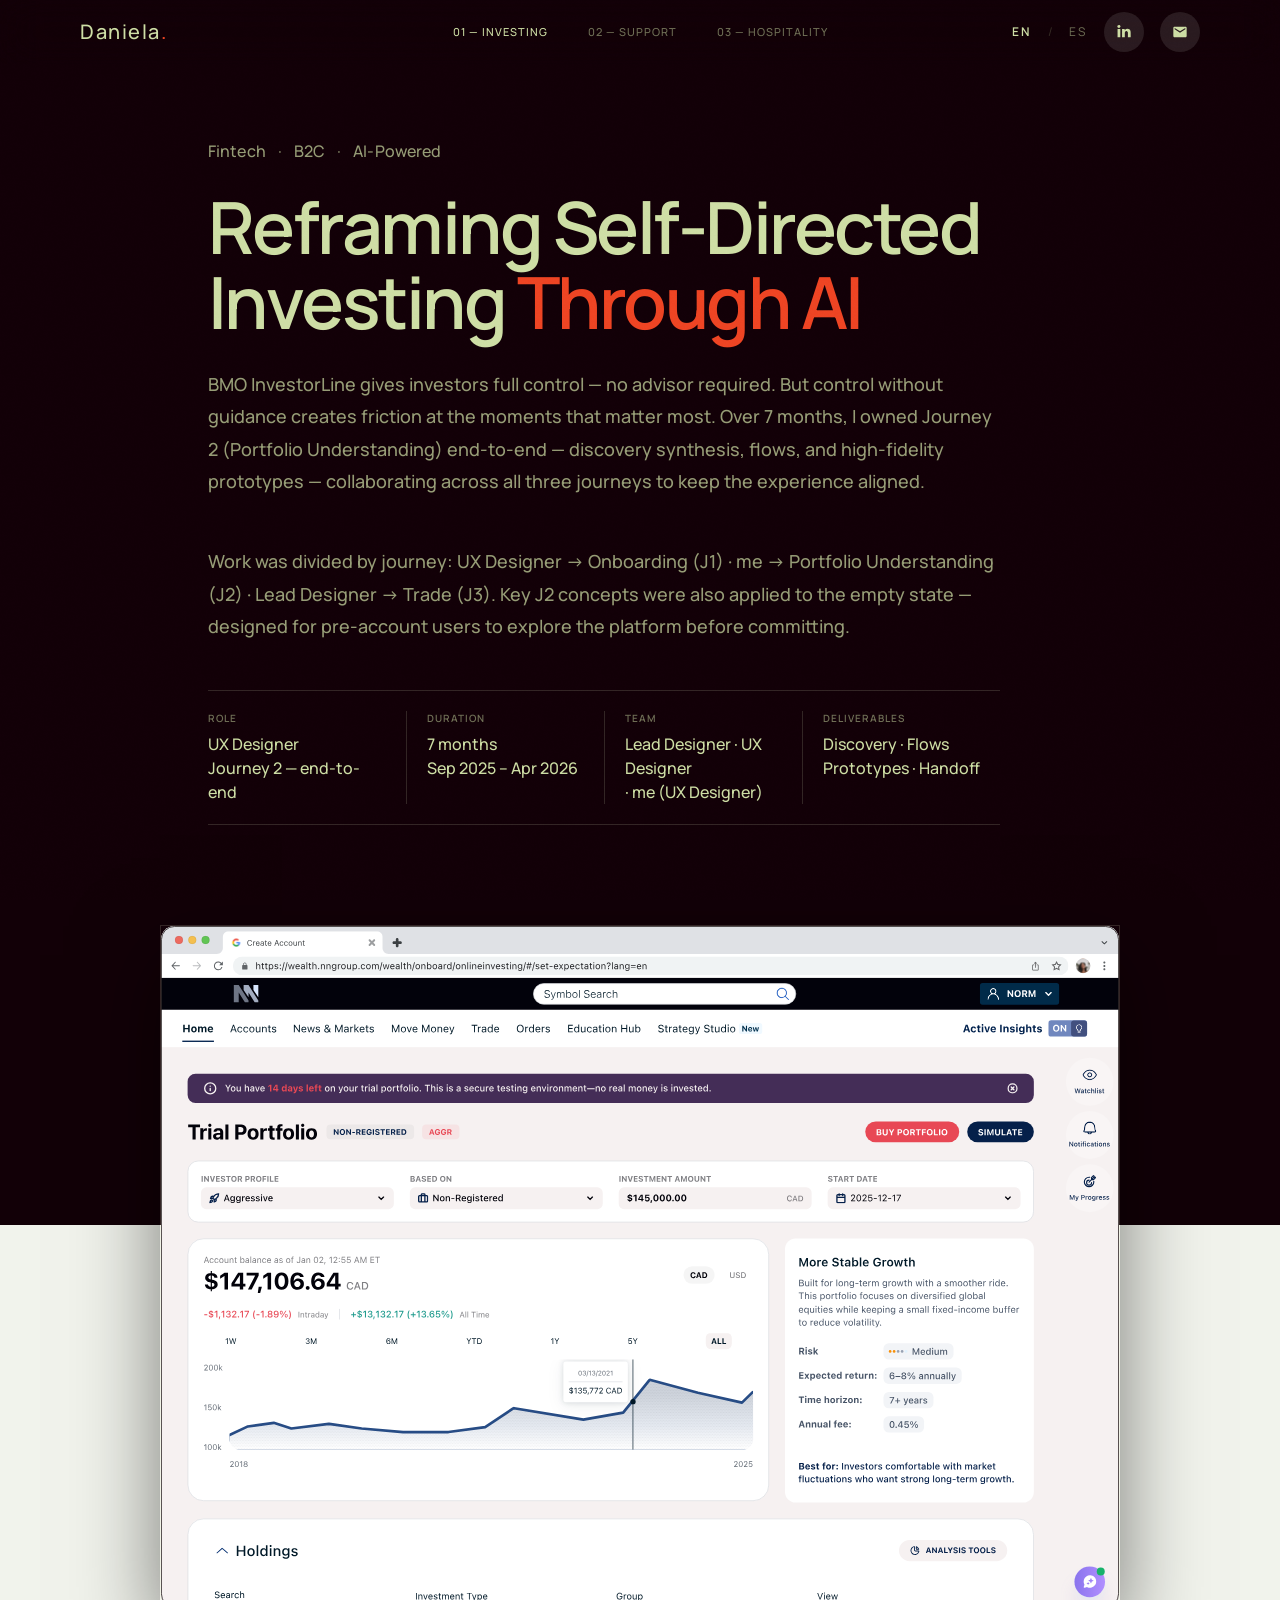
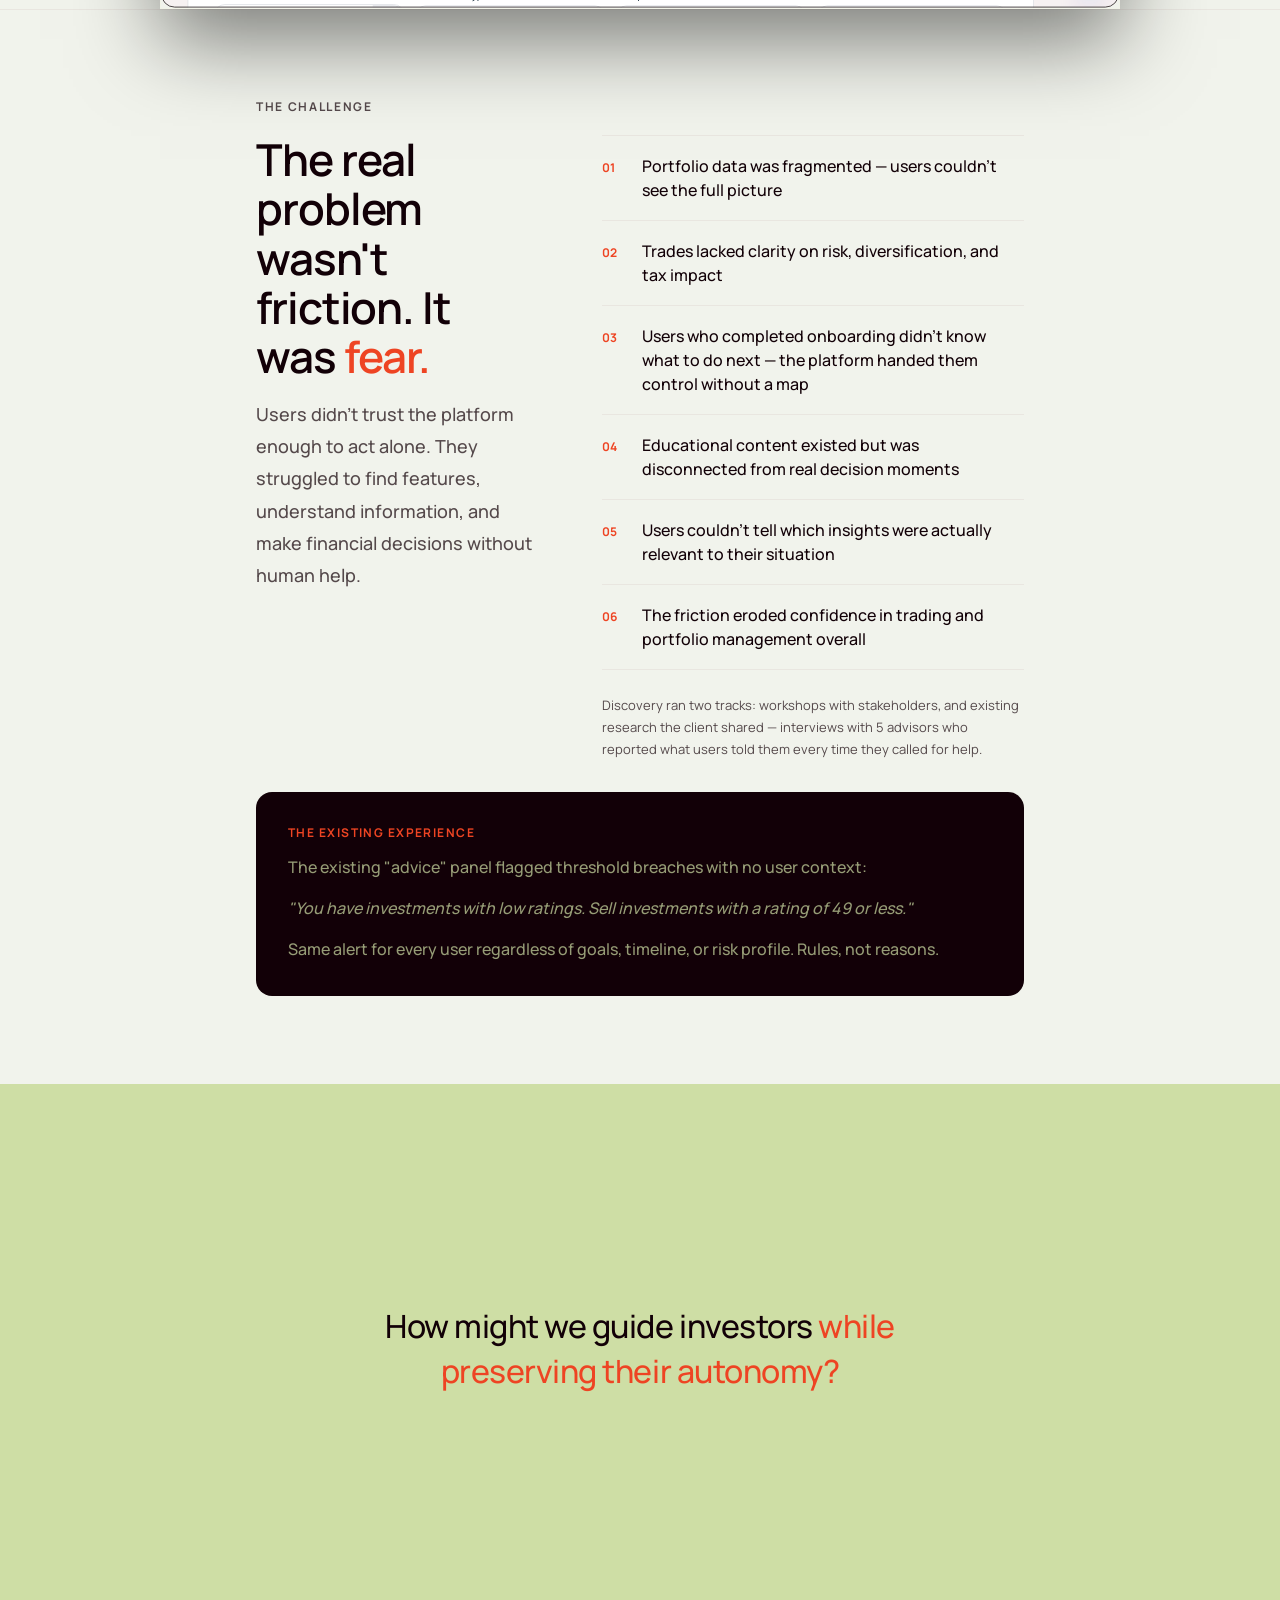
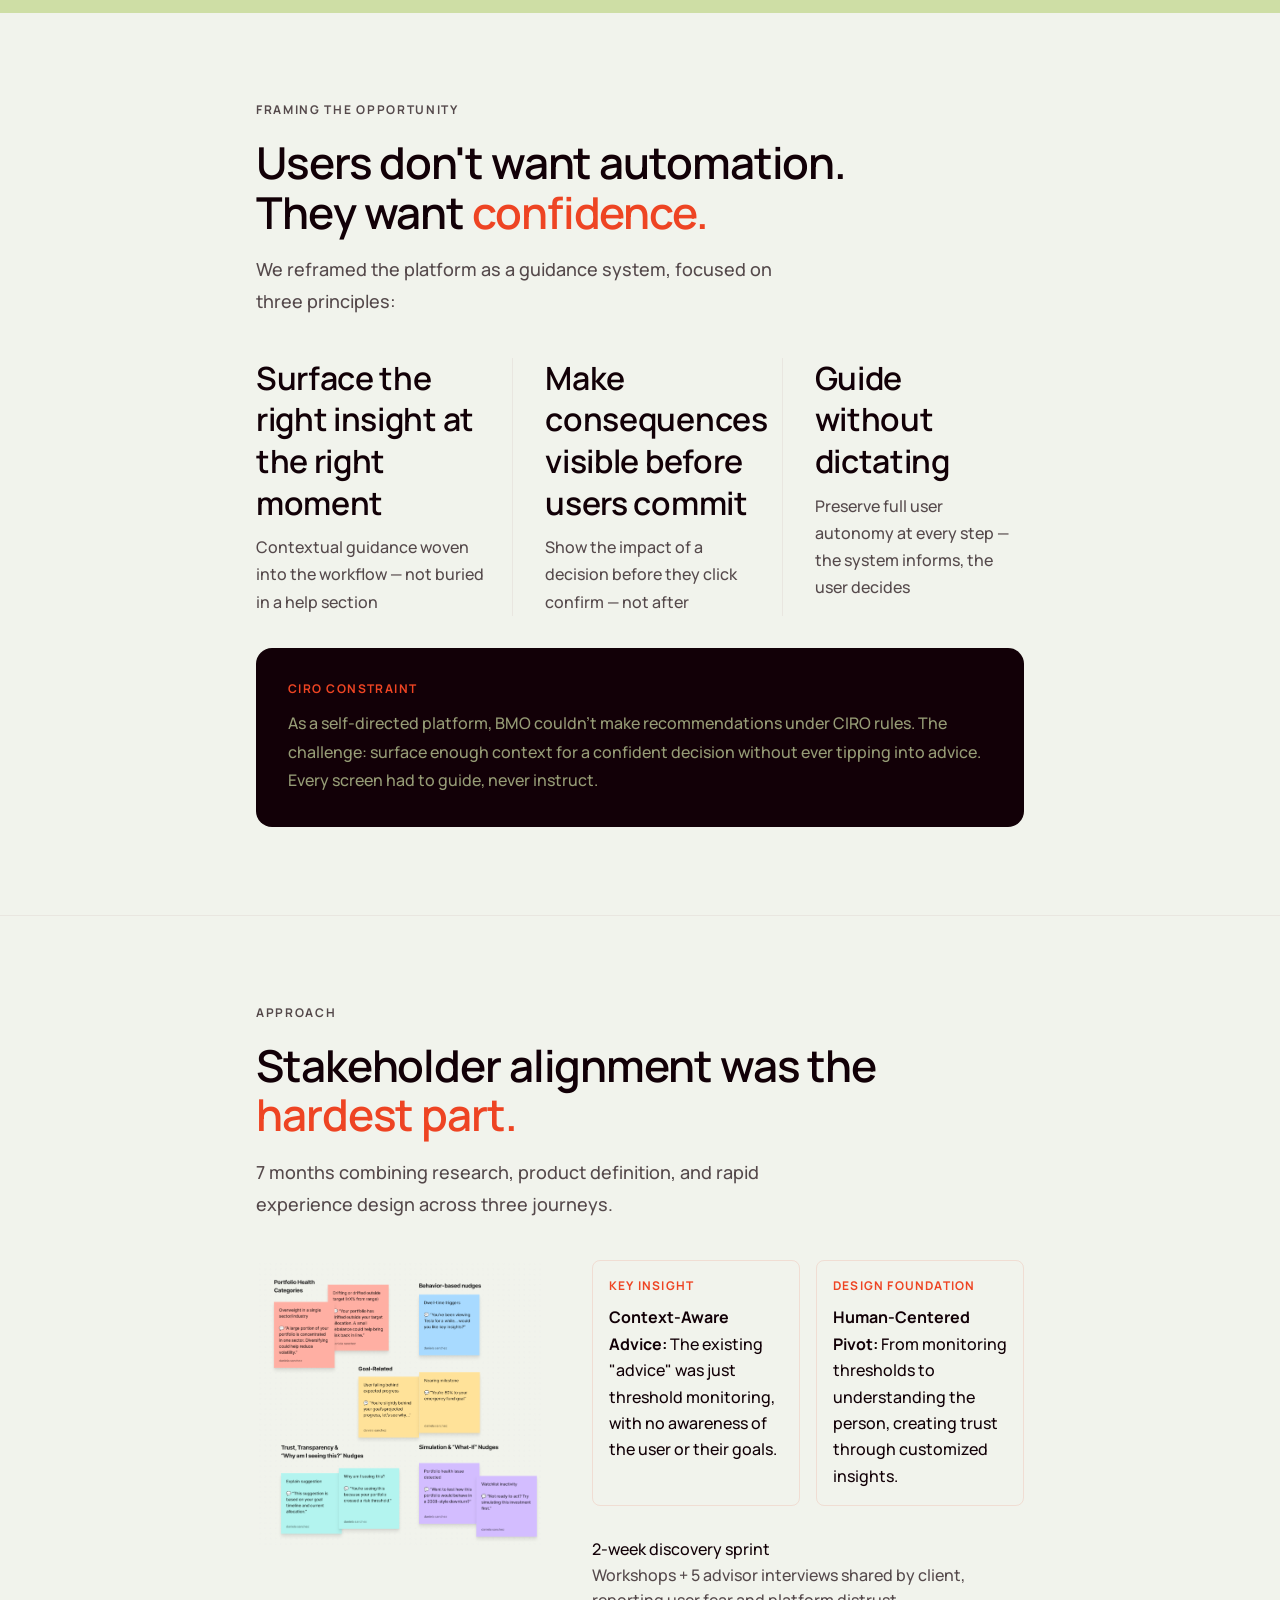
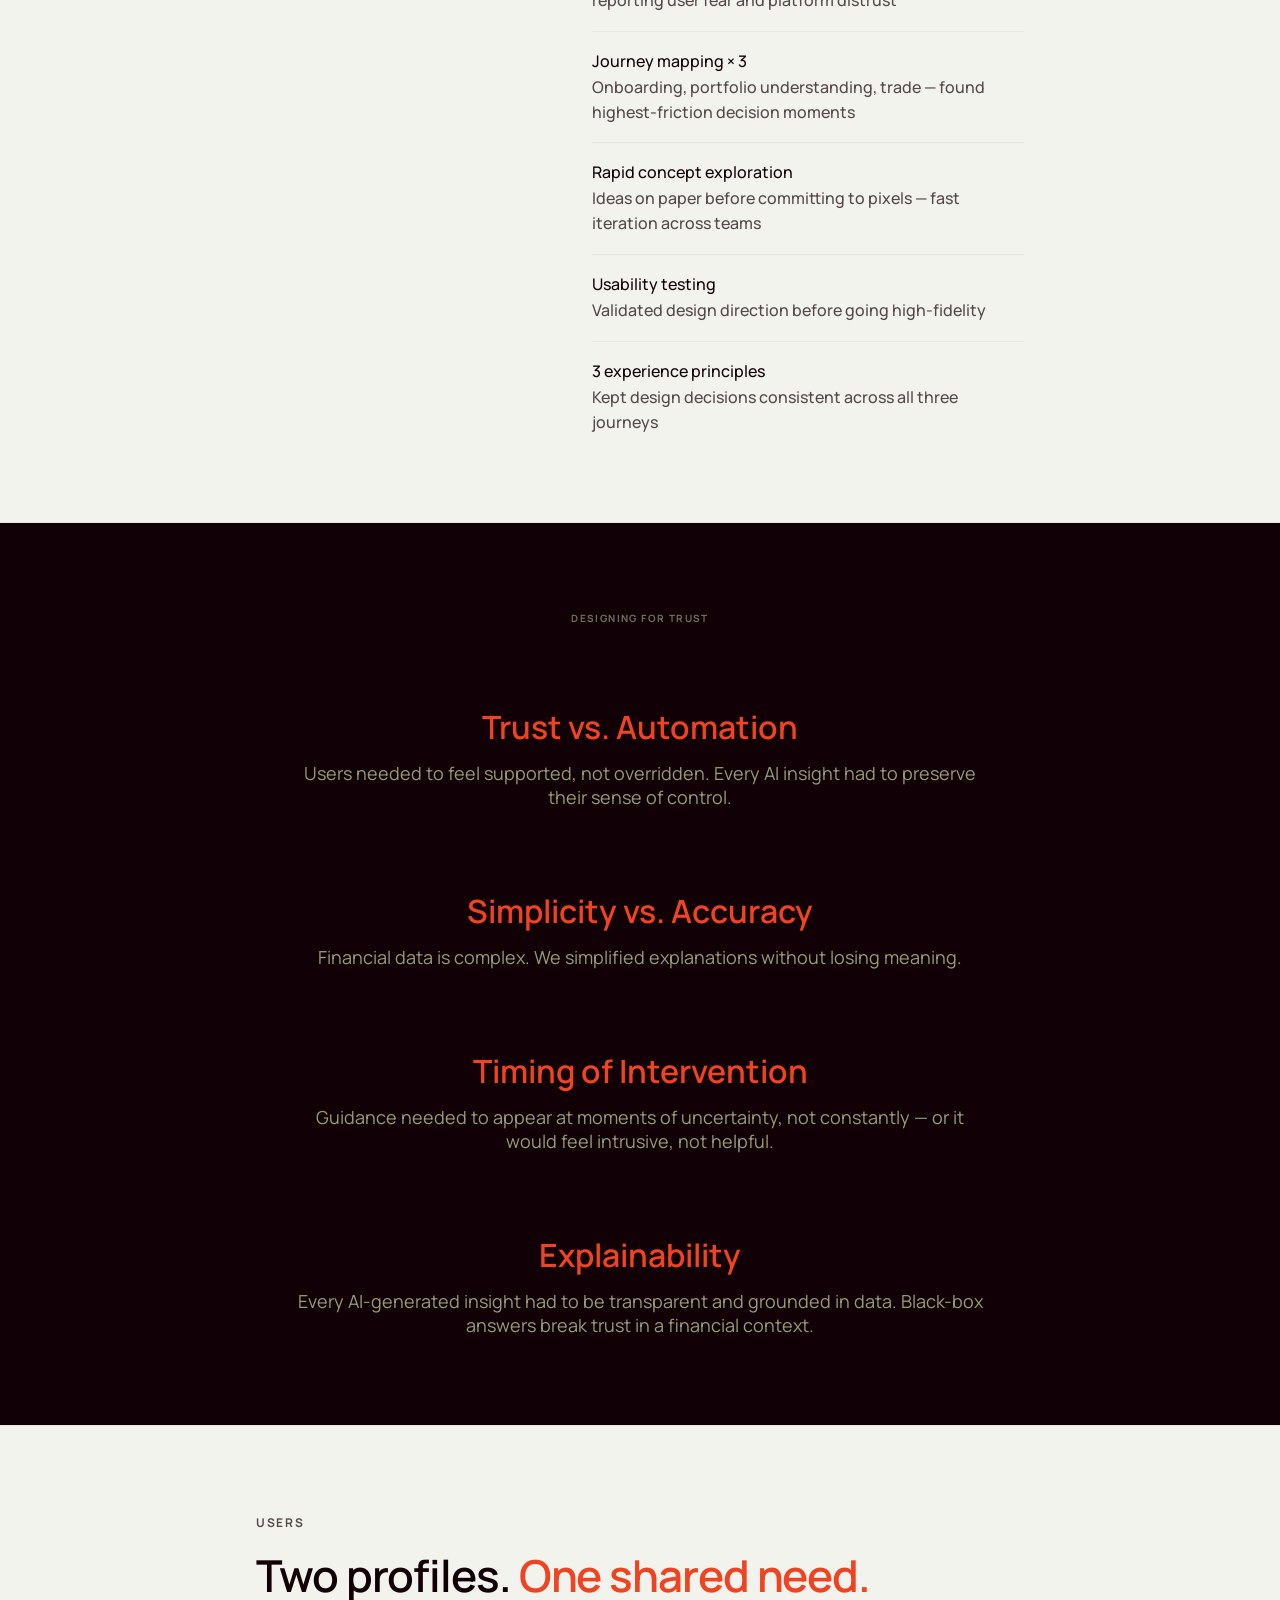
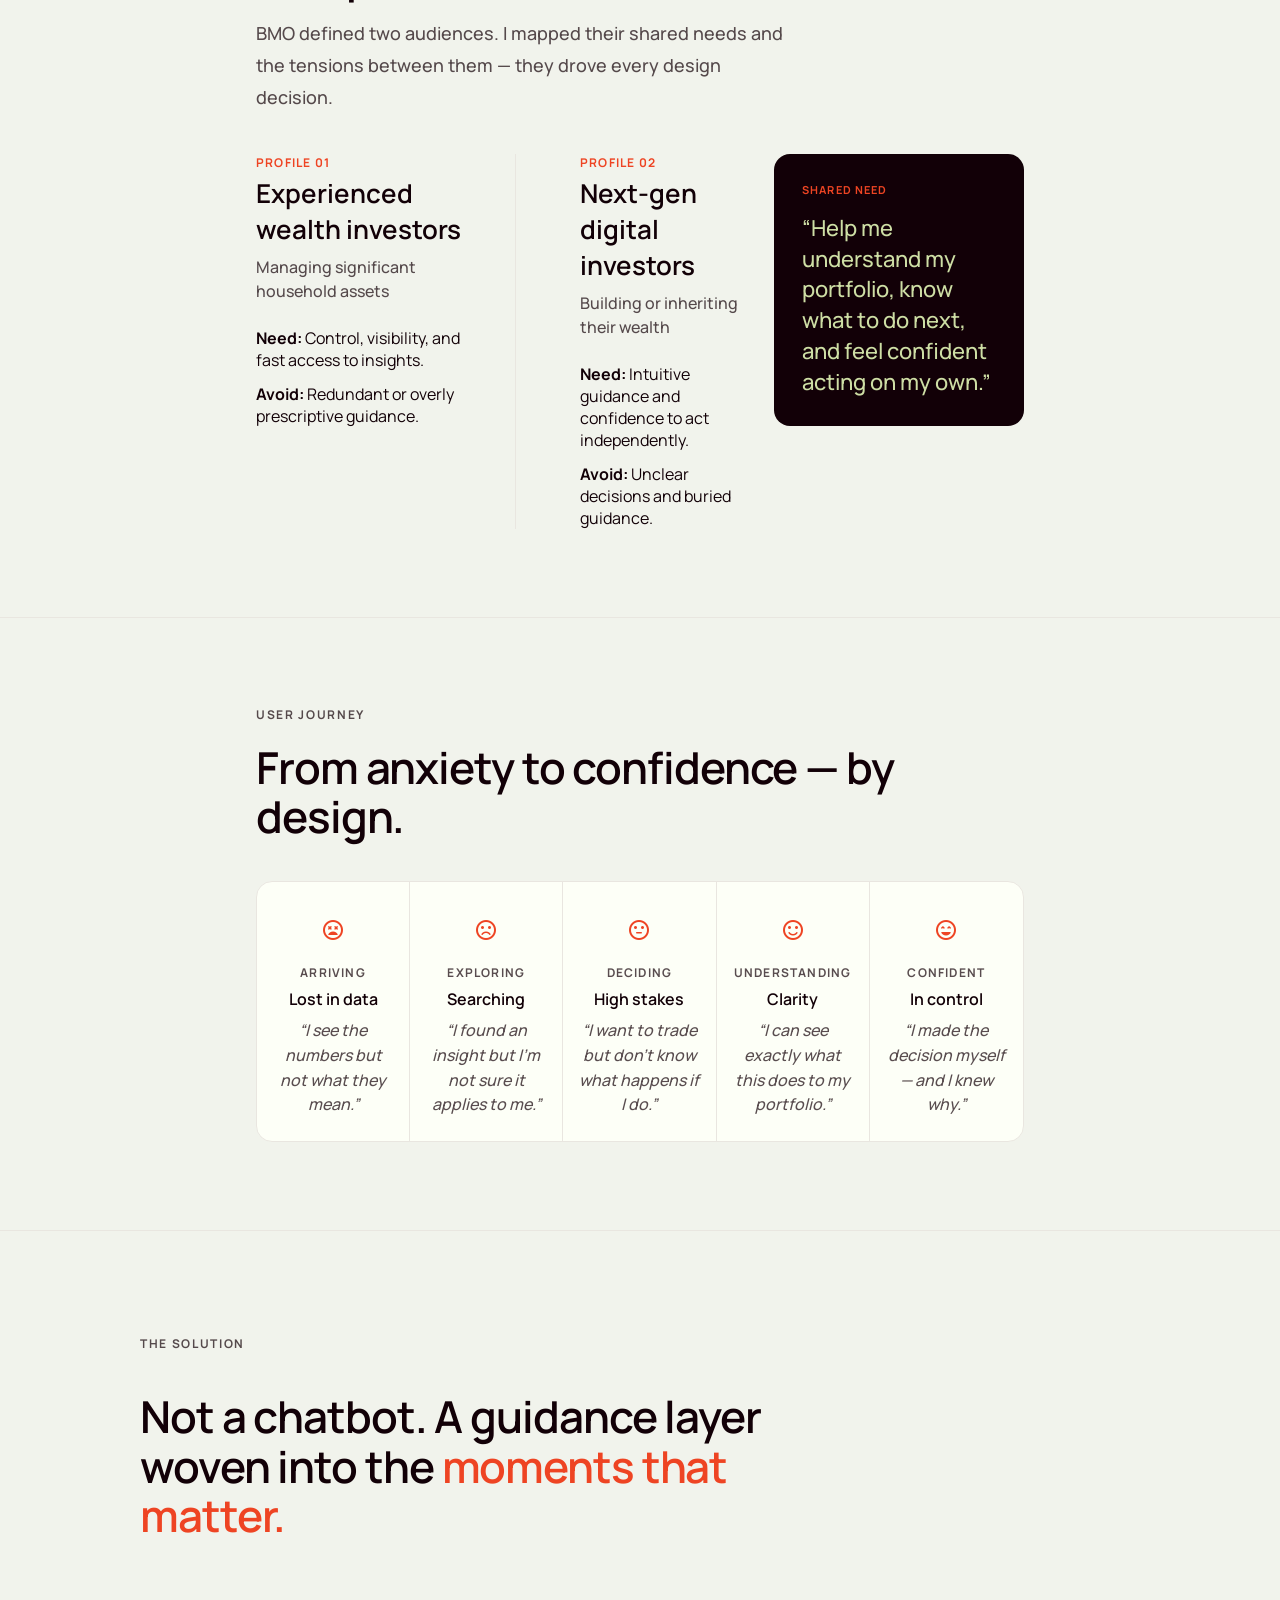
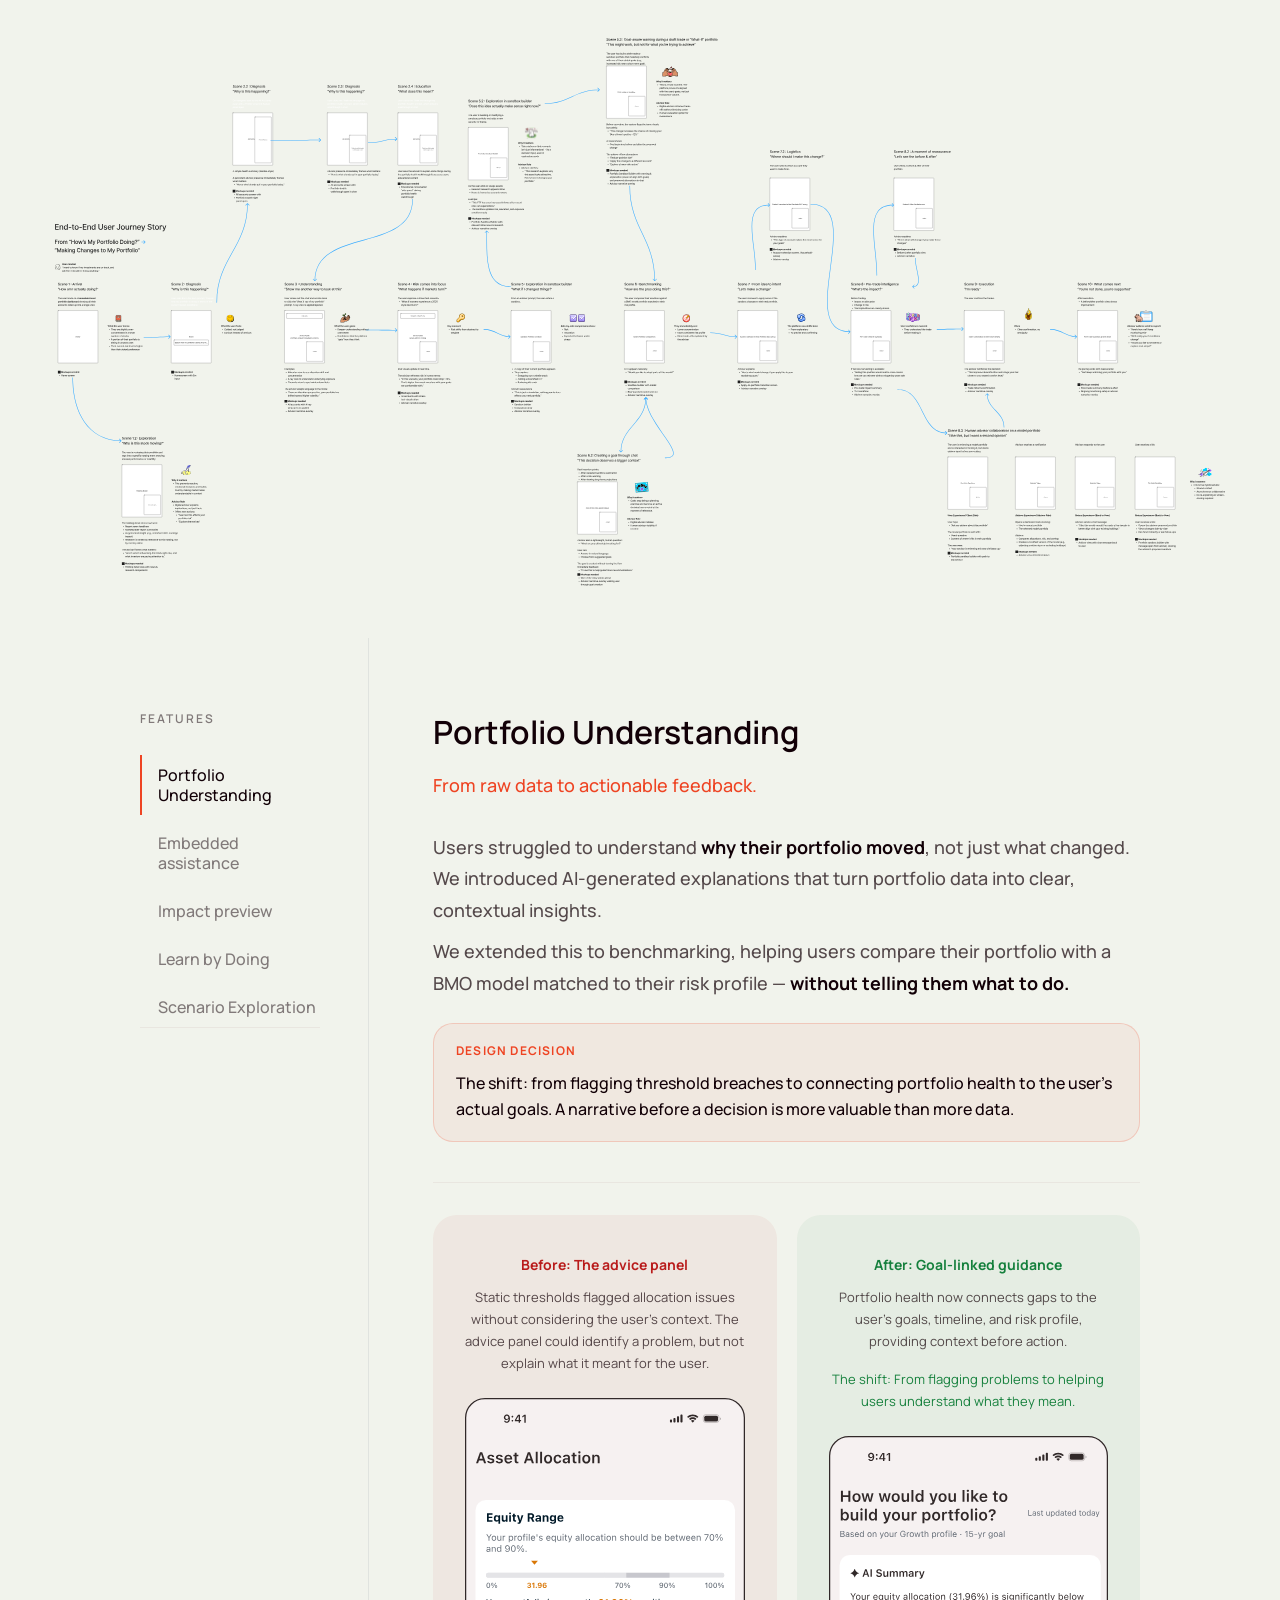
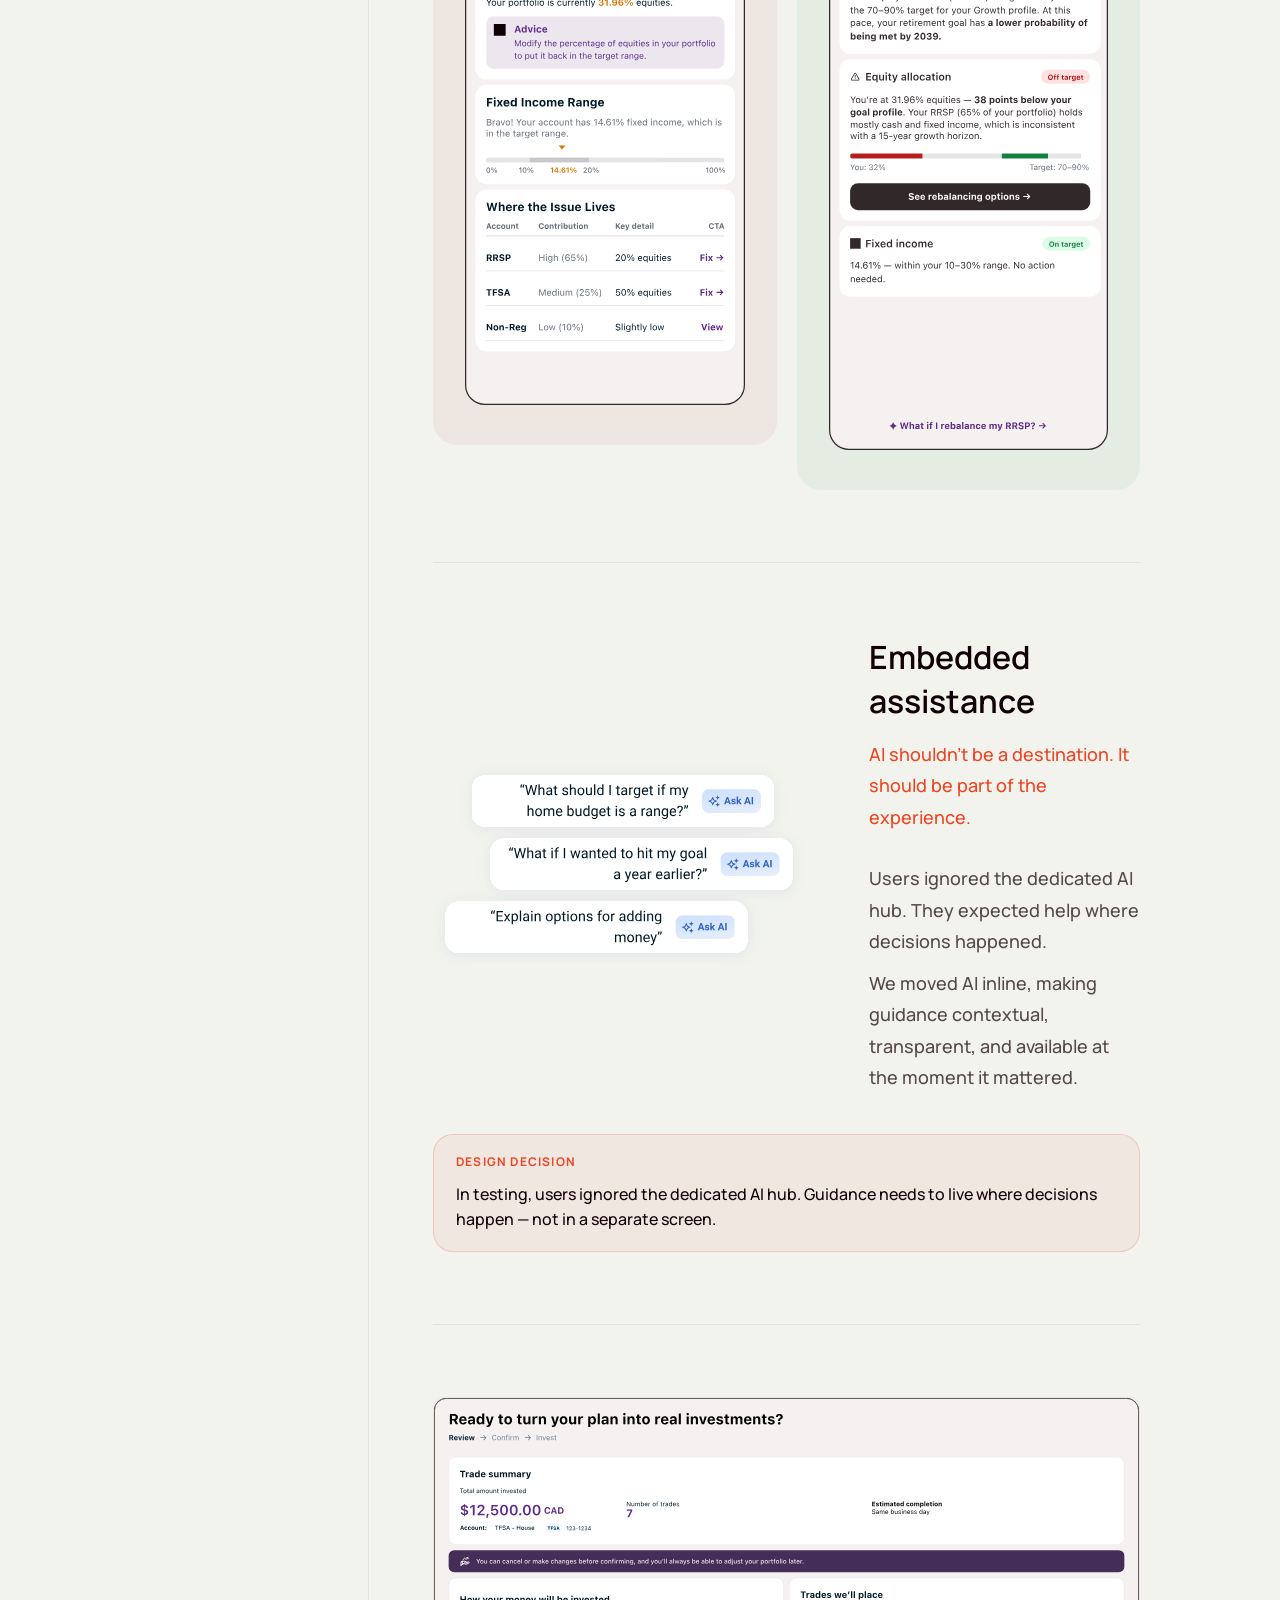
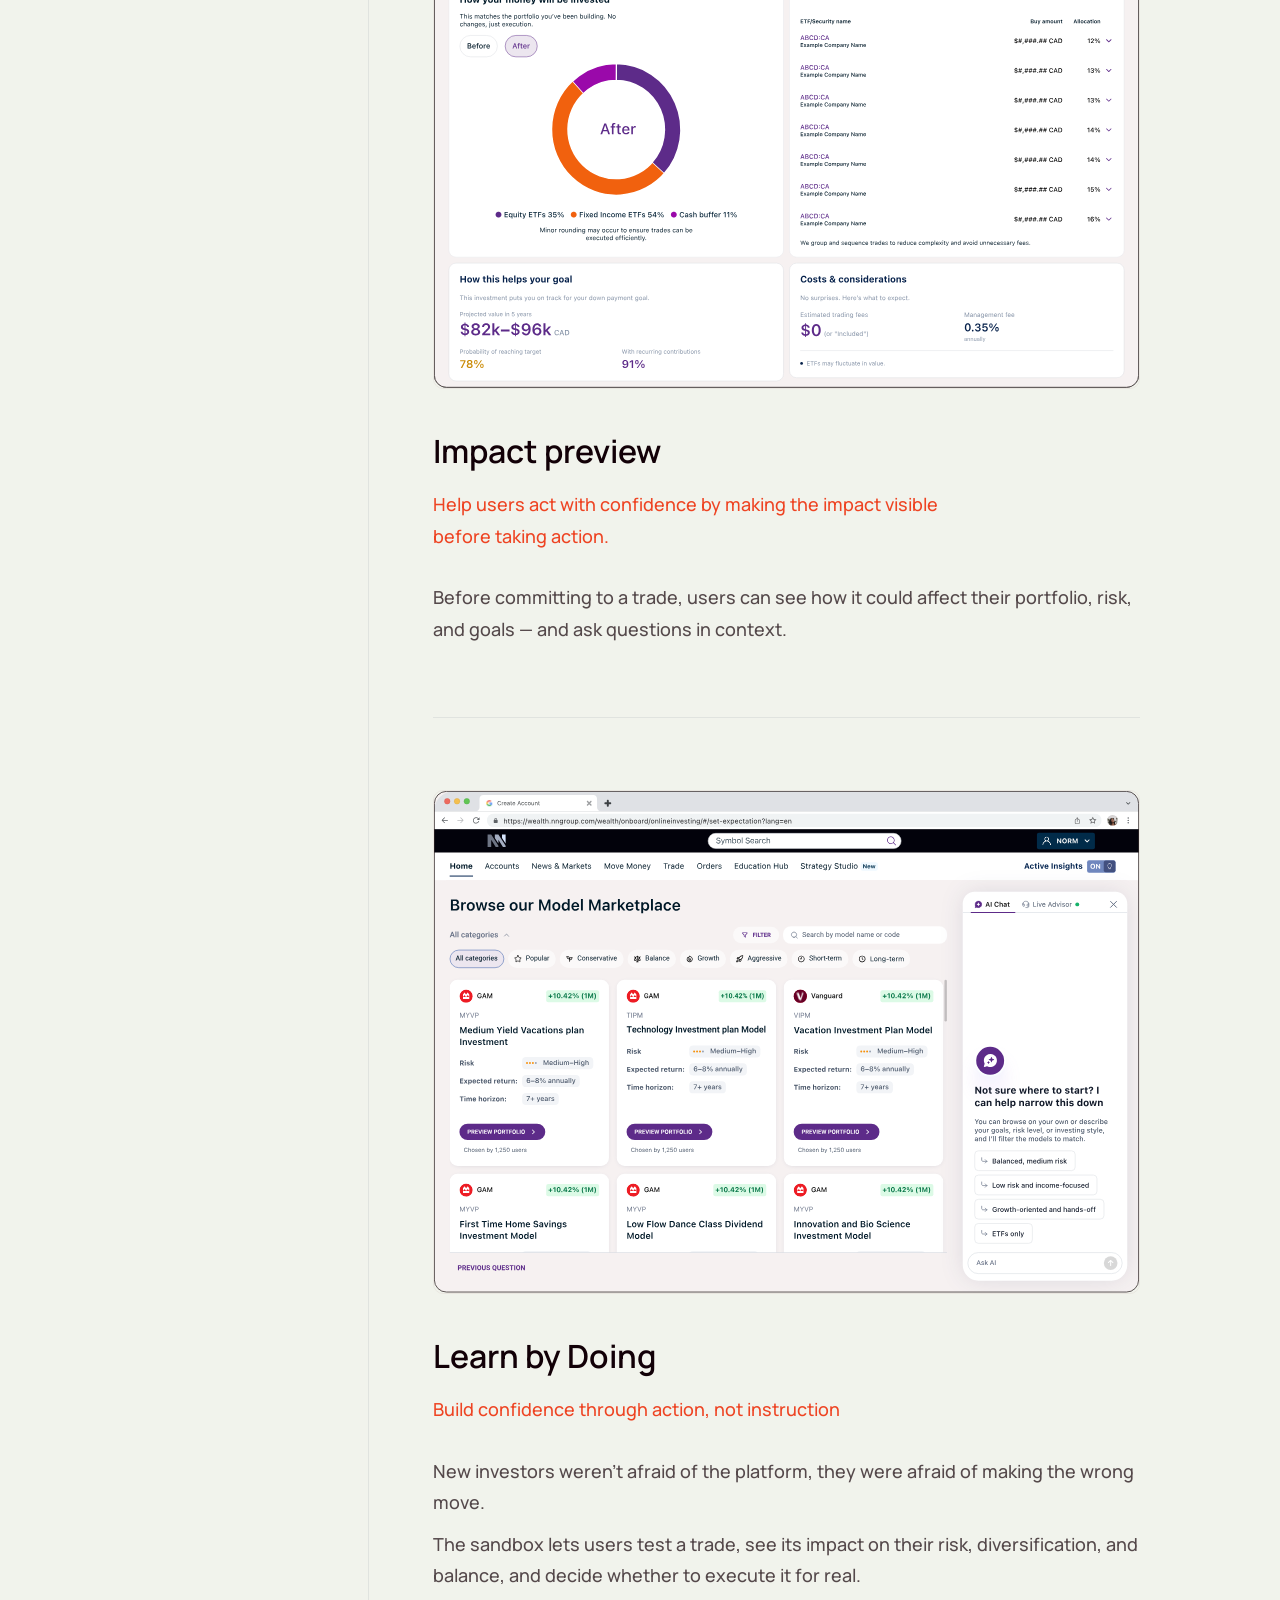
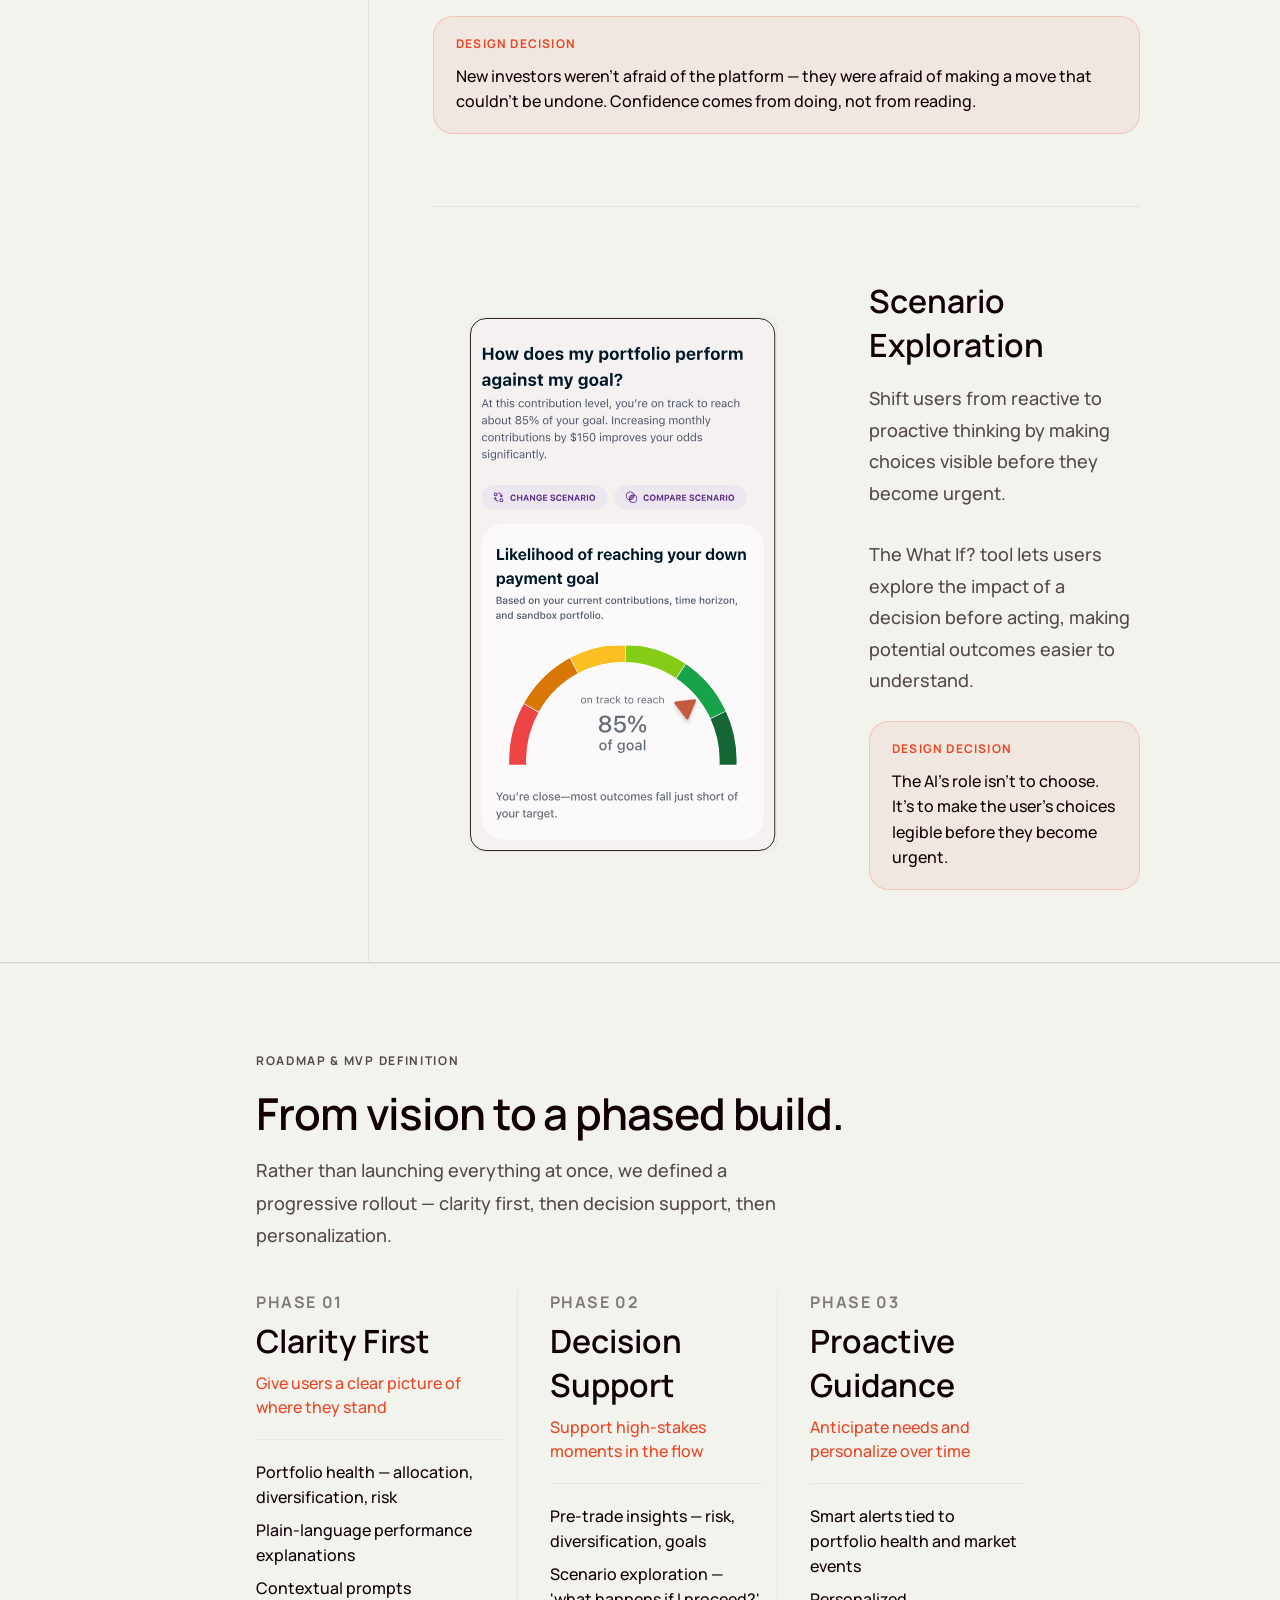
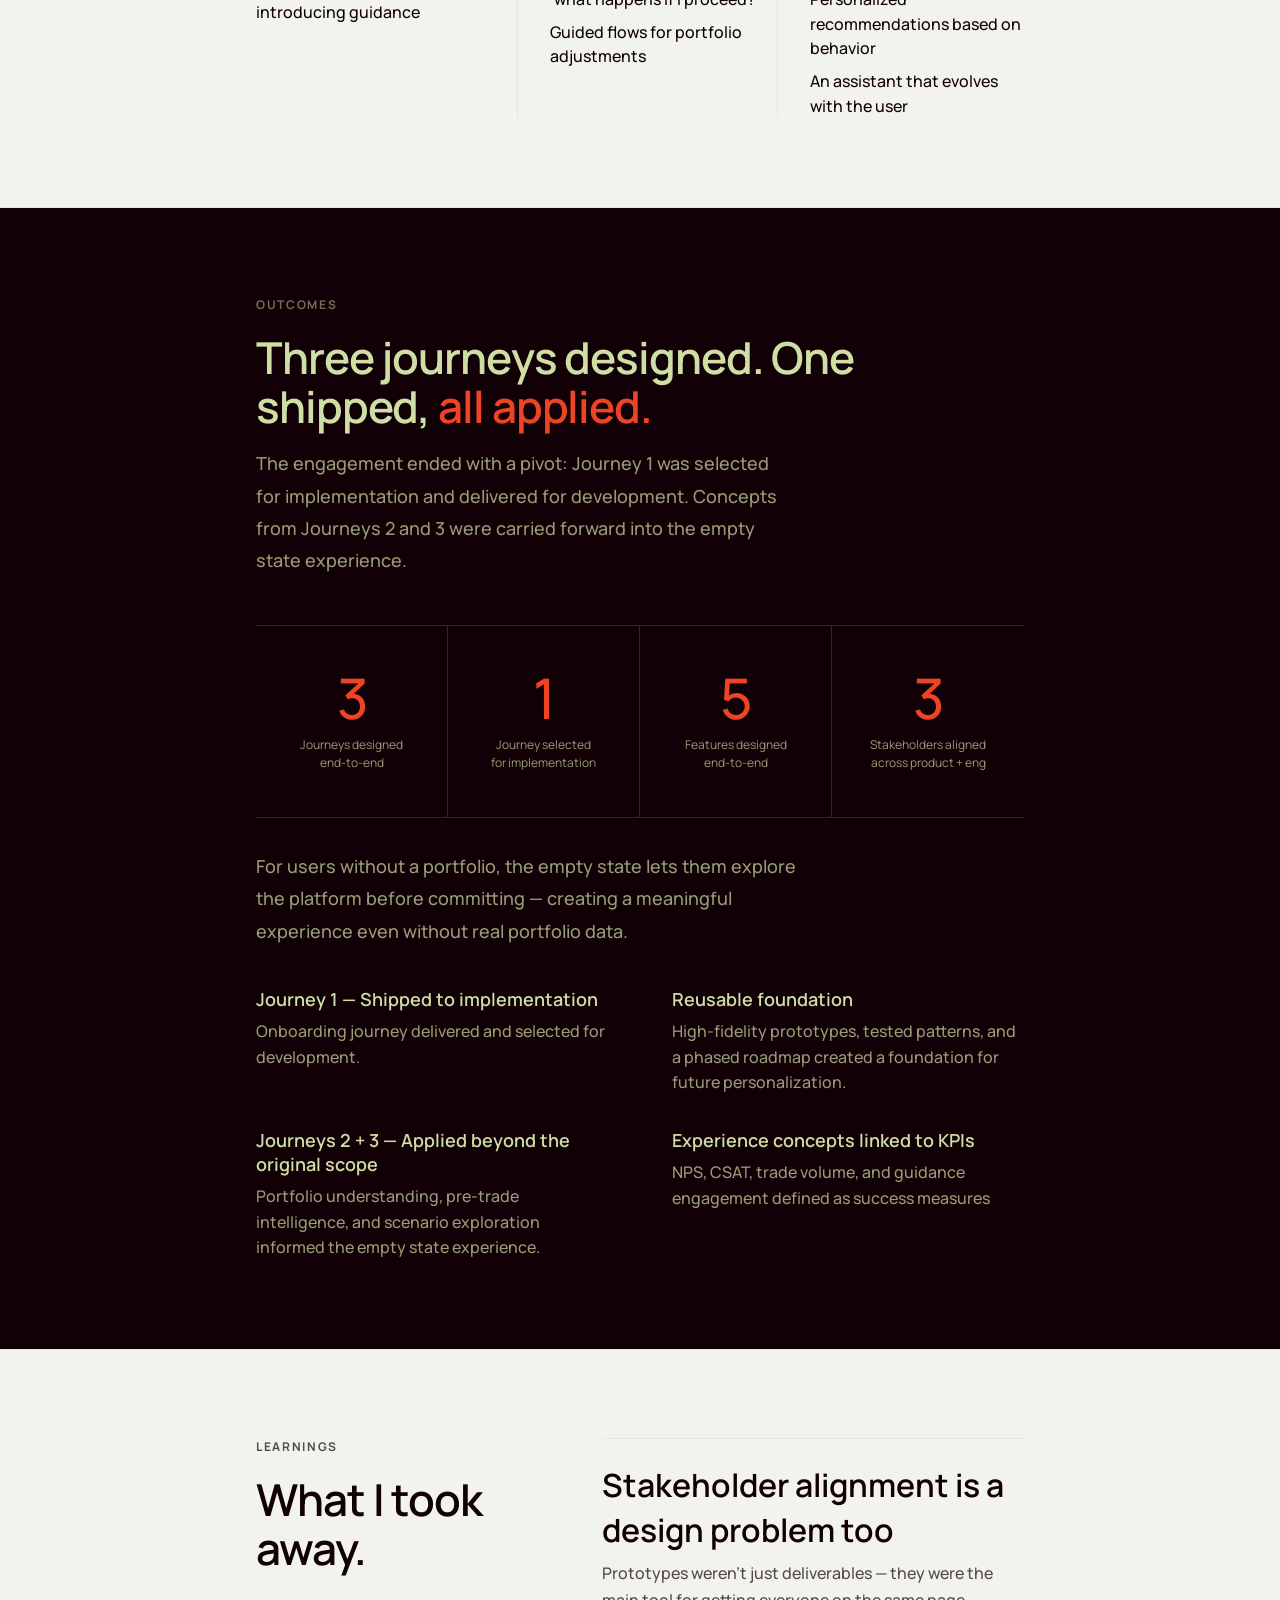
==== commit b15a4380: "Refine hero, nav, and outcome colors; add scroll cue Home hero: new mixed-opacity headline text, res" ====
--- a/case-study-1.html
+++ b/case-study-1.html
@@ -8,7 +8,7 @@
 <link rel="preconnect" href="https://fonts.gstatic.com" crossorigin>
 <link href="https://fonts.googleapis.com/css2?family=Bricolage+Grotesque:opsz,wght@6..144,200..800&family=Inter:wght@300;400;500&display=swap" rel="stylesheet">
 <link href="https://fonts.googleapis.com/css2?family=Material+Symbols+Rounded" rel="stylesheet" />
-<link rel="stylesheet" href="css/styles.css?v=69">
+<link rel="stylesheet" href="css/styles.css?v=76">
 <link rel="icon" type="image/png" href="./assets/images/favicon-cara.png">
 </head>
 <body class="cs1-page">
@@ -594,7 +594,7 @@
   </div>
 </footer>
 
-<script src="js/translations.js?v=12"></script>
+<script src="js/translations.js?v=13"></script>
 <script src="js/main.js"></script>
 
 </main>
--- a/css/styles.css
+++ b/css/styles.css
@@ -260,9 +260,9 @@
      headings only — everything smaller (including this wordmark) reads
      better on Inter at a heavier weight instead. */
   font-family: 'Manrope', sans-serif;
-  font-weight: 600;
-  font-size: 24px;
-  color: var(--alt-cream-70);
+  font-weight: 500;
+  font-size: 20px;
+  color: var(--alt-cream);
   letter-spacing: 1.5px;
   text-decoration: none;
   line-height: 1;
@@ -288,7 +288,7 @@
   font-weight: 500;
   letter-spacing: 1px;
   text-transform: uppercase;
-  color: var(--alt-cream-70);
+  color: var(--alt-cream-50);
   text-decoration: none;
   padding: 4px 0;
   position: relative;
@@ -309,10 +309,10 @@
   left: 50%;
   width: 0;
   height: 1px;
-  /* White by default — this sits over each case study's own dark hero color
-     (cs1/cs2/cs3), where terracotta reads as a muddy red instead of an accent.
-     Switches to terracotta once the nav solidifies to the cream bar below. */
-  background: #FFFFFF;
+  /* Cream by default — this sits over each case study's own dark hero color
+     (cs1/cs2/cs3). Switches to terracotta once the nav solidifies to the
+     cream bar below. */
+  background: var(--alt-cream);
   transition: width 0.35s var(--ease-out-expo), left 0.35s var(--ease-out-expo);
 }
 
@@ -322,7 +322,7 @@
 }
 
 .top-nav-link:hover {
-  color: #FFFFFF;
+  color: var(--alt-cream);
 }
 
 .top-nav.scrolled .top-nav-link:hover,
@@ -336,7 +336,7 @@
 }
 
 .top-nav-link.active {
-  color: var(--light);
+  color: var(--alt-cream);
   font-weight: 500;
   opacity: 1;
 }
@@ -361,7 +361,7 @@
   font-weight: 500;
   letter-spacing: 2.6px;
   text-transform: uppercase;
-  color: rgba(255, 255, 255, 0.9);
+  color: var(--alt-cream-50);
   background: none;
   border: none;
   cursor: pointer;
@@ -369,9 +369,14 @@
   transition: color 0.2s ease;
 }
 
+.top-nav-lang .lang-btn:not(.active) {
+  color: var(--alt-cream-50);
+  opacity: 1;
+}
+
 .top-nav-lang .lang-btn.active,
 .top-nav-lang .lang-btn:hover {
-  color: #FFFFFF;
+  color: var(--alt-cream);
 }
 
 .top-nav.scrolled .top-nav-lang .lang-btn,
@@ -391,7 +396,7 @@
   font-size: 12px;
   font-weight: 400;
   letter-spacing: 0;
-  color: rgba(255, 255, 255, 0.65);
+  color: var(--alt-cream-50);
   transition: color 0.3s ease;
 }
 
@@ -406,11 +411,11 @@
   display: flex;
   align-items: center;
   justify-content: center;
-  width: 32px;
-  height: 32px;
+  width: 40px;
+  height: 40px;
   border-radius: 50%;
   background: rgba(255, 255, 255, 0.1);
-  color: var(--alt-cream-70);
+  color: var(--alt-cream);
   flex-shrink: 0;
   transition: background 0.3s var(--ease-smooth), color 0.3s var(--ease-smooth), transform 0.3s var(--ease-out-back);
 }
@@ -4571,18 +4576,23 @@
 
 /* ===== HERO SCROLL LINK ===== */
 .hero-scroll-link-container {
-  margin-top: 16px;
+  position: absolute;
+  bottom: 32px;
+  left: 50%;
+  transform: translateX(-50%);
 }
 
 .hero-scroll-link {
   display: inline-flex;
+  flex-direction: column;
   align-items: center;
   gap: 8px;
   font-family: 'Manrope', sans-serif;
-  font-weight: 500;
-  font-size: 14px;
-  color: var(--blue);
-  letter-spacing: 0.5px;
+  font-weight: 600;
+  font-size: 13px;
+  color: var(--alt-cream);
+  letter-spacing: 2px;
+  text-transform: uppercase;
   text-decoration: none;
   transition: opacity 0.3s var(--ease-smooth);
 }
@@ -4943,7 +4953,6 @@
   border: none;
   padding: 0;
   width: fit-content;
-  margin-bottom: 28px;
 }
 .hero-badge-dot {
   width: 8px;
@@ -4956,7 +4965,7 @@
 }
 .hero-badge-text {
   font-family: 'Manrope', sans-serif;
-  font-size: 16px;
+  font-size: 24px;
   font-weight: 600;
   color: var(--alt-cream);
   letter-spacing: 0.2px;
@@ -4966,7 +4975,6 @@
   font-weight: 500;
   font-size: 20px;
   color: var(--alt-sage-text);
-  margin-top: 16px;
   letter-spacing: 0.4px;
   order: 2;
 }
@@ -4995,6 +5003,7 @@
   flex-direction: column;
   align-items: center;
   justify-content: center;
+  gap: 40px;
   padding-bottom: 48px;
 }
 .intro-eyebrow {
@@ -5006,25 +5015,23 @@
 .intro-heading {
   font-family: 'Manrope', sans-serif;
   font-weight: 600;
-  font-size: var(--fs-h1);
+  font-size: 56px;
   color: var(--alt-cream);
   line-height: 1.3;
-  margin: 0 0 20px;
+  margin: 0;
   letter-spacing: 0.5px;
   order: 1;
 }
 .intro-heading .hero-accent { color: var(--alt-cream); }
 
-/* "Get in touch →" — same scale as the heading it closes, wraps onto its
-   own line naturally (Figma: portfolio, node 15-24099, hero-greeting-block:
-   the CTA lives inline in the headline, not as a separate small link). */
+/* "Get in touch →" — same scale as the heading it closes, sits inline
+   right after the preceding text instead of dropping to its own line. */
 .hero-cta-inline {
-  display: block;
+  display: inline;
   font: inherit;
   font-weight: 600;
   color: var(--alt-accent);
   text-decoration: none;
-  margin-top: 8px;
   transition: opacity 0.3s var(--ease-smooth);
 }
 .hero-cta-inline:hover {
@@ -5037,10 +5044,6 @@
   vertical-align: middle;
   margin-left: 2px;
 }
-
-/* Superseded by .hero-cta-inline above — kept in the DOM for the in-page
-   anchor but no longer shown, so it doesn't compete with the new CTA. */
-.intro-inner .hero-scroll-link-container { display: none; }
 
 /* Superseded by .hero-tagline below the CTA — the long paragraph doesn't
    appear in this design (Figma: portfolio, node 15-24099), kept in the DOM
@@ -5594,6 +5597,7 @@
   margin-bottom: 8px;
 }
 body.cs1-page .out-summary-title,
+body.cs2-page .out-summary-title,
 body.cs3-page .out-summary-title { color: var(--alt-cream); }
 body.cs1-page .out-summary-body,
 body.cs2-page .out-summary-body,
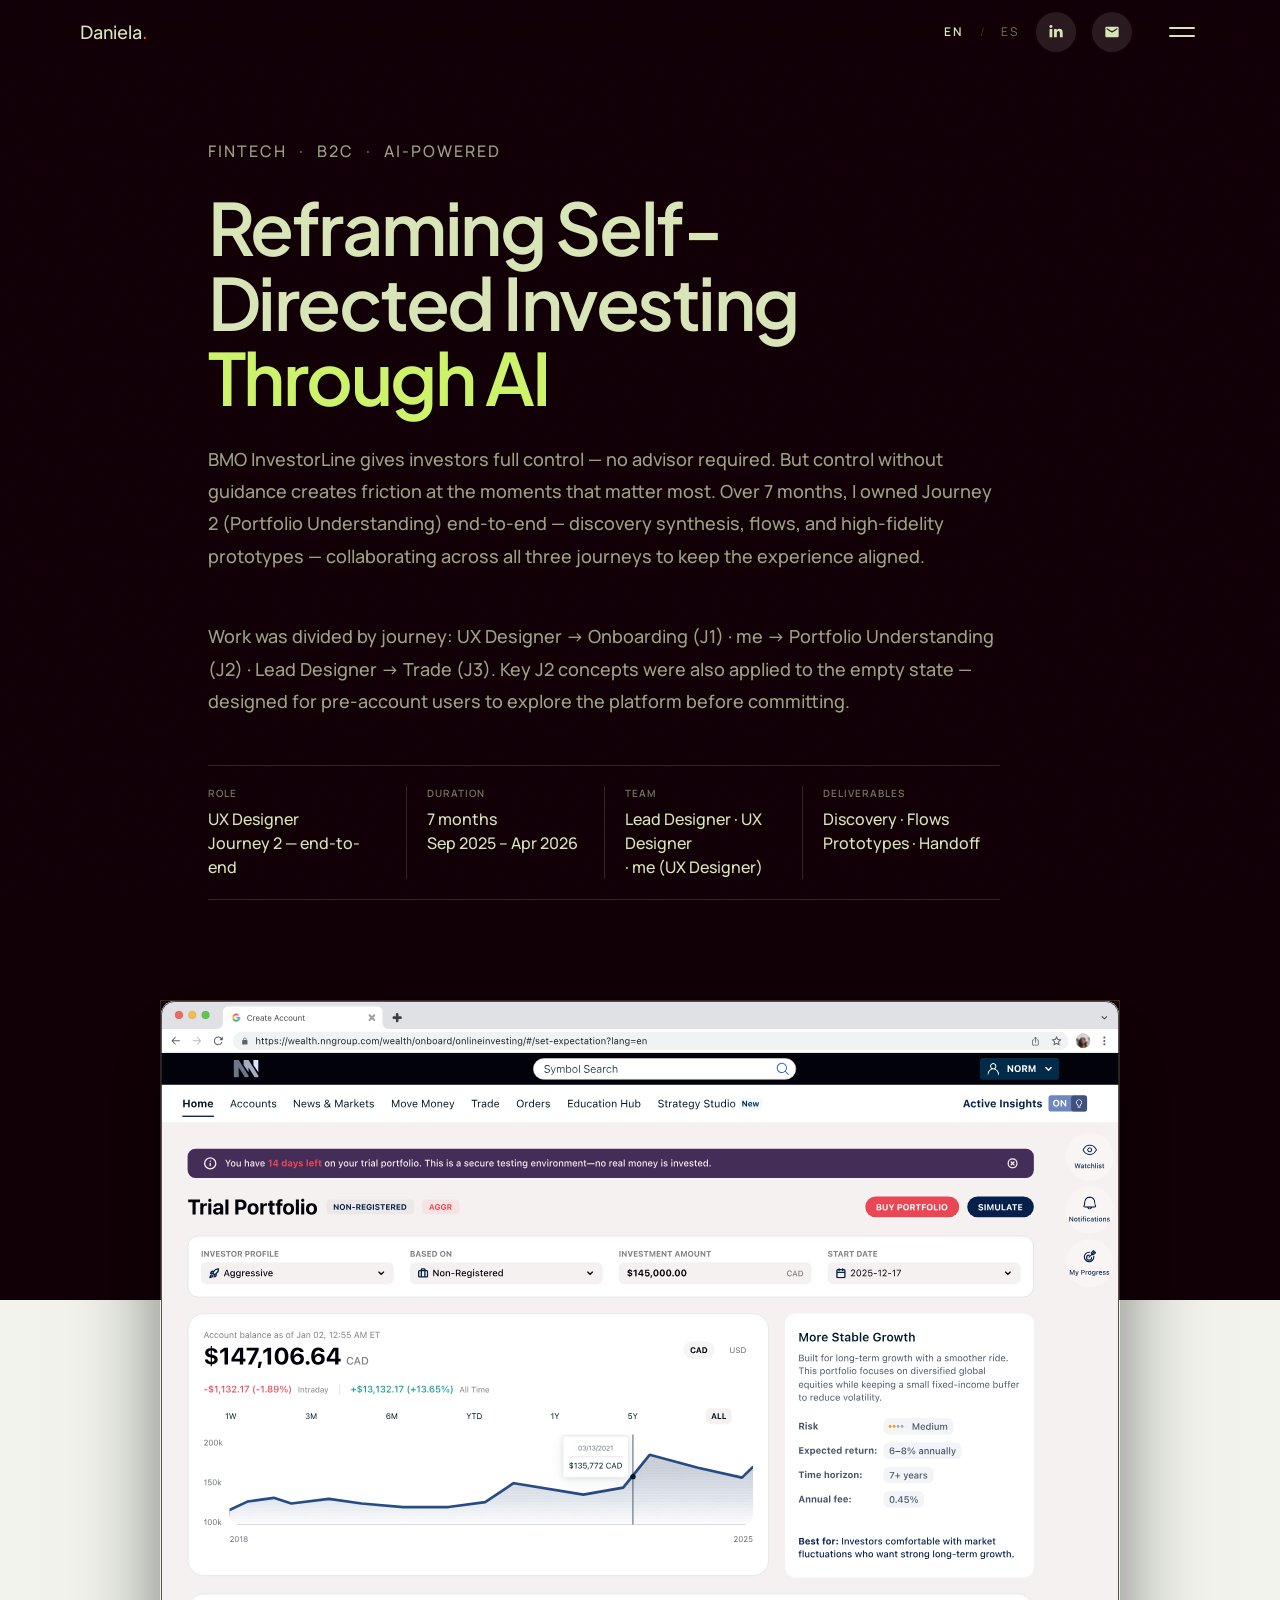
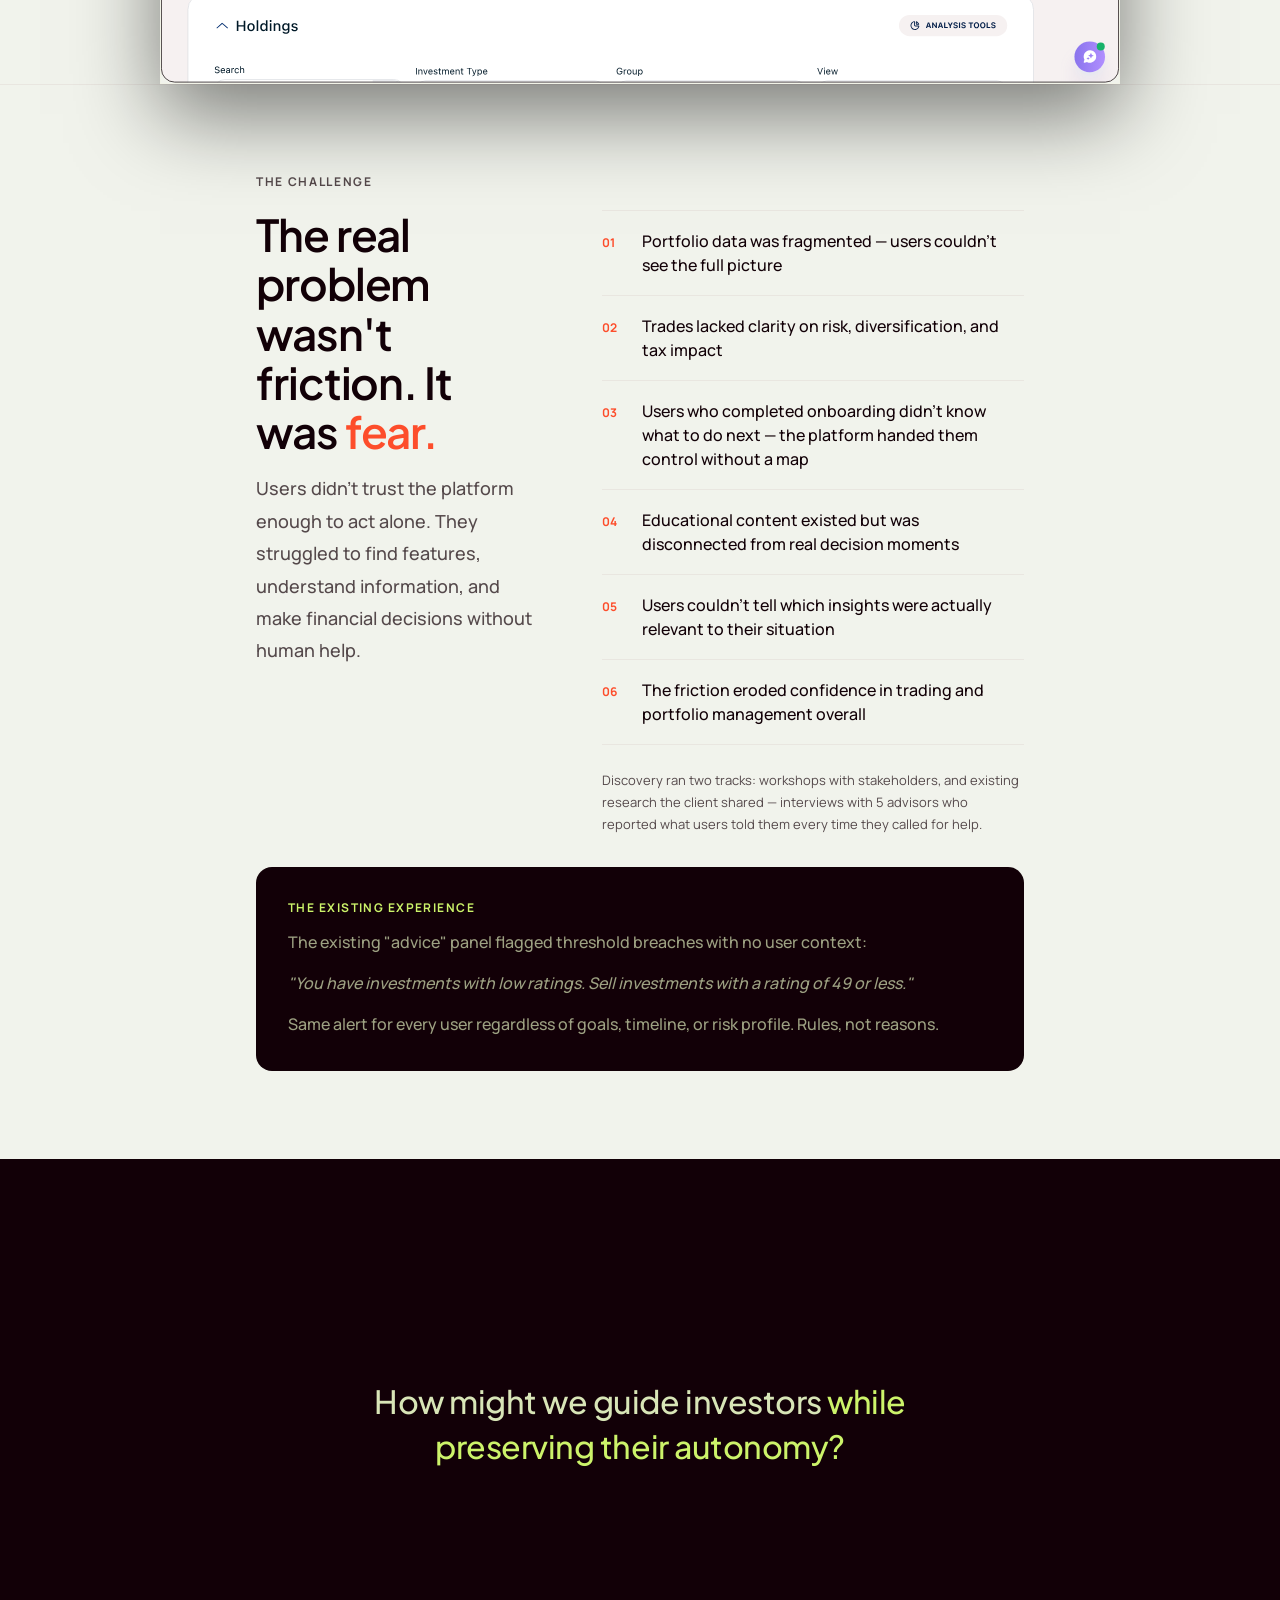
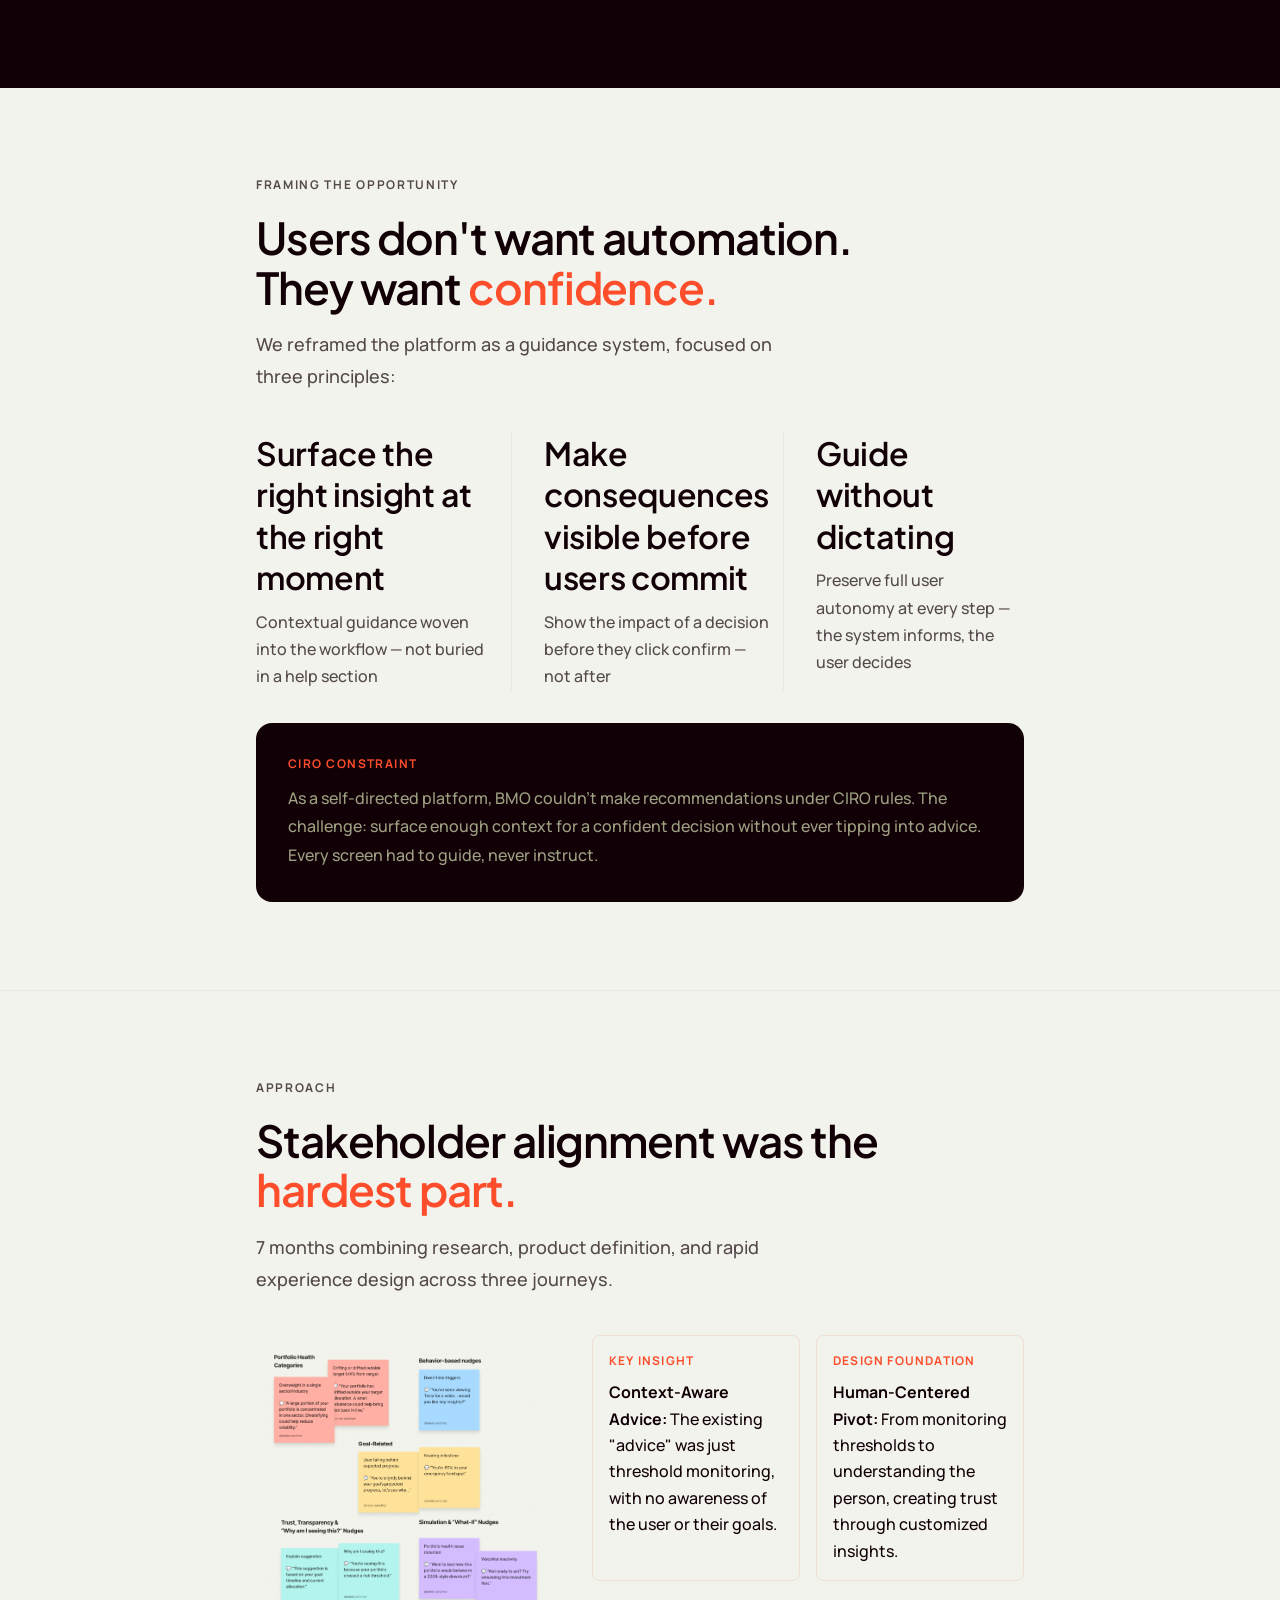
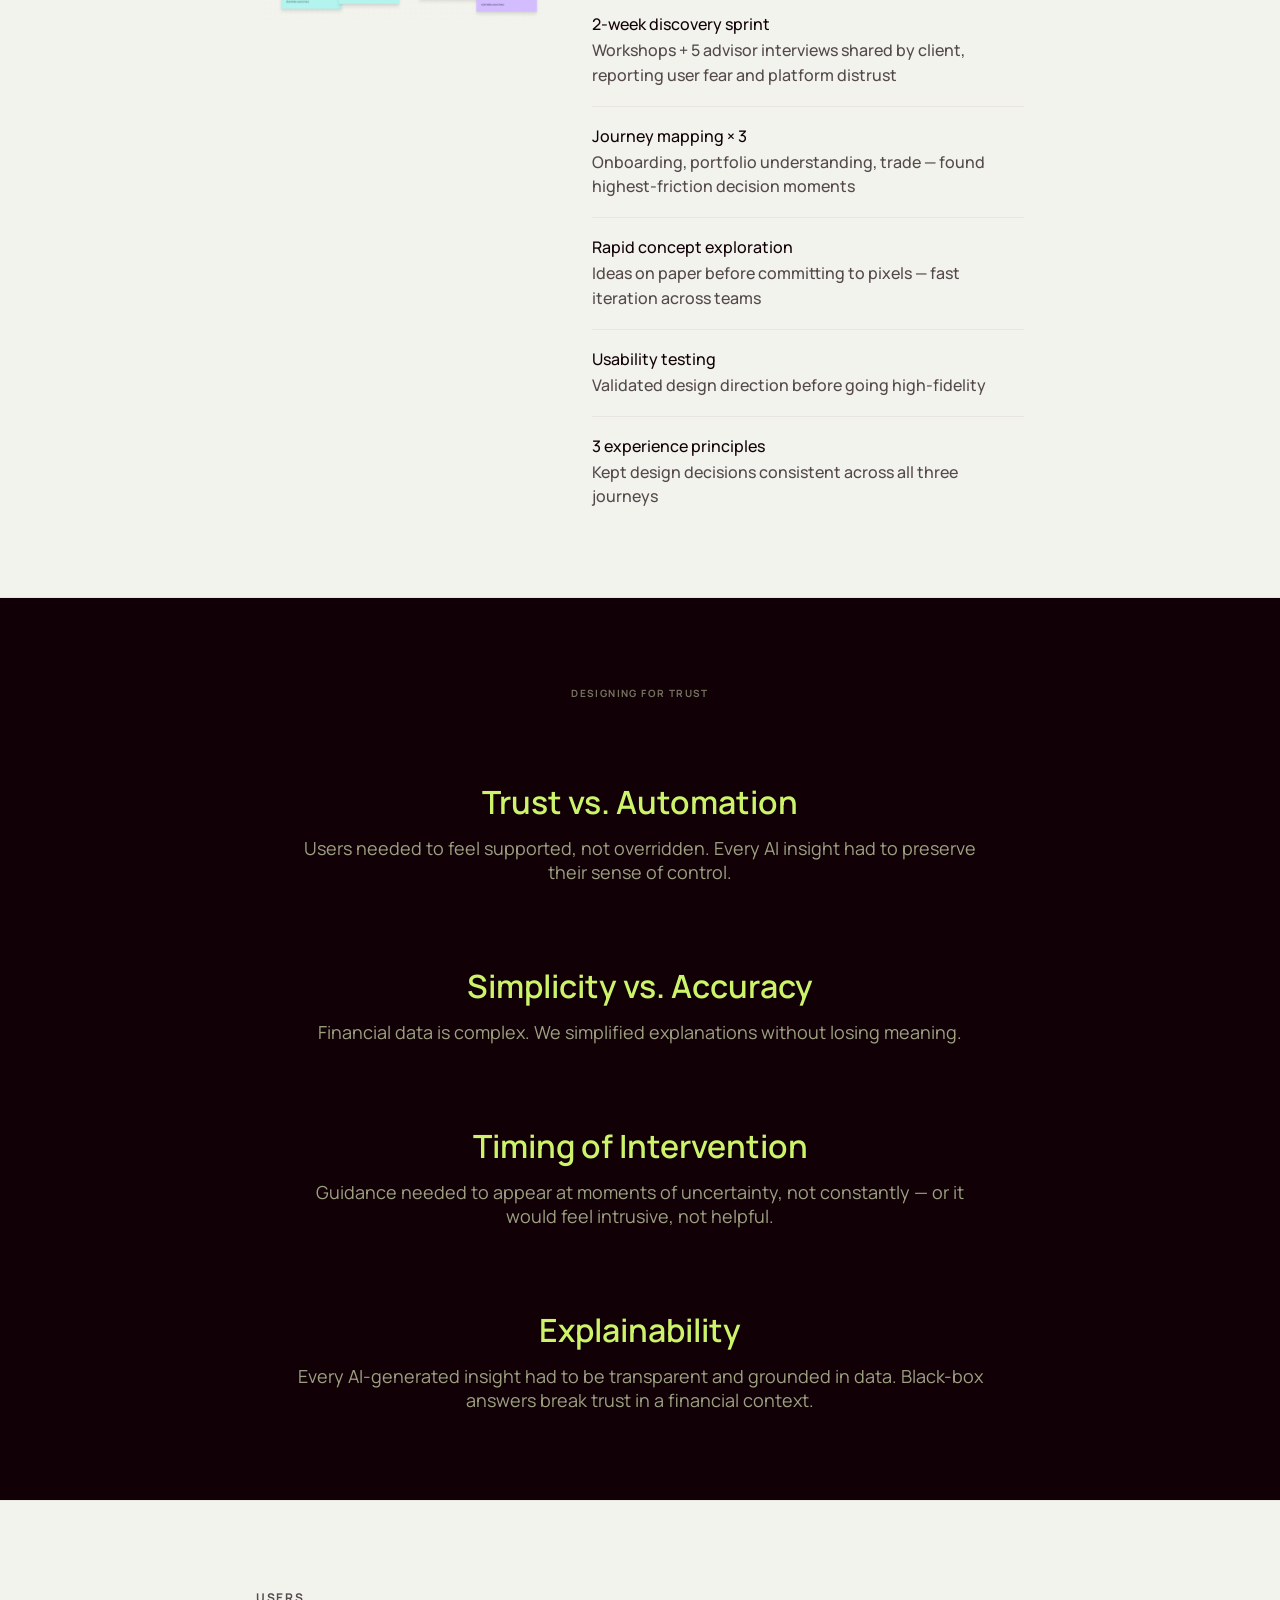
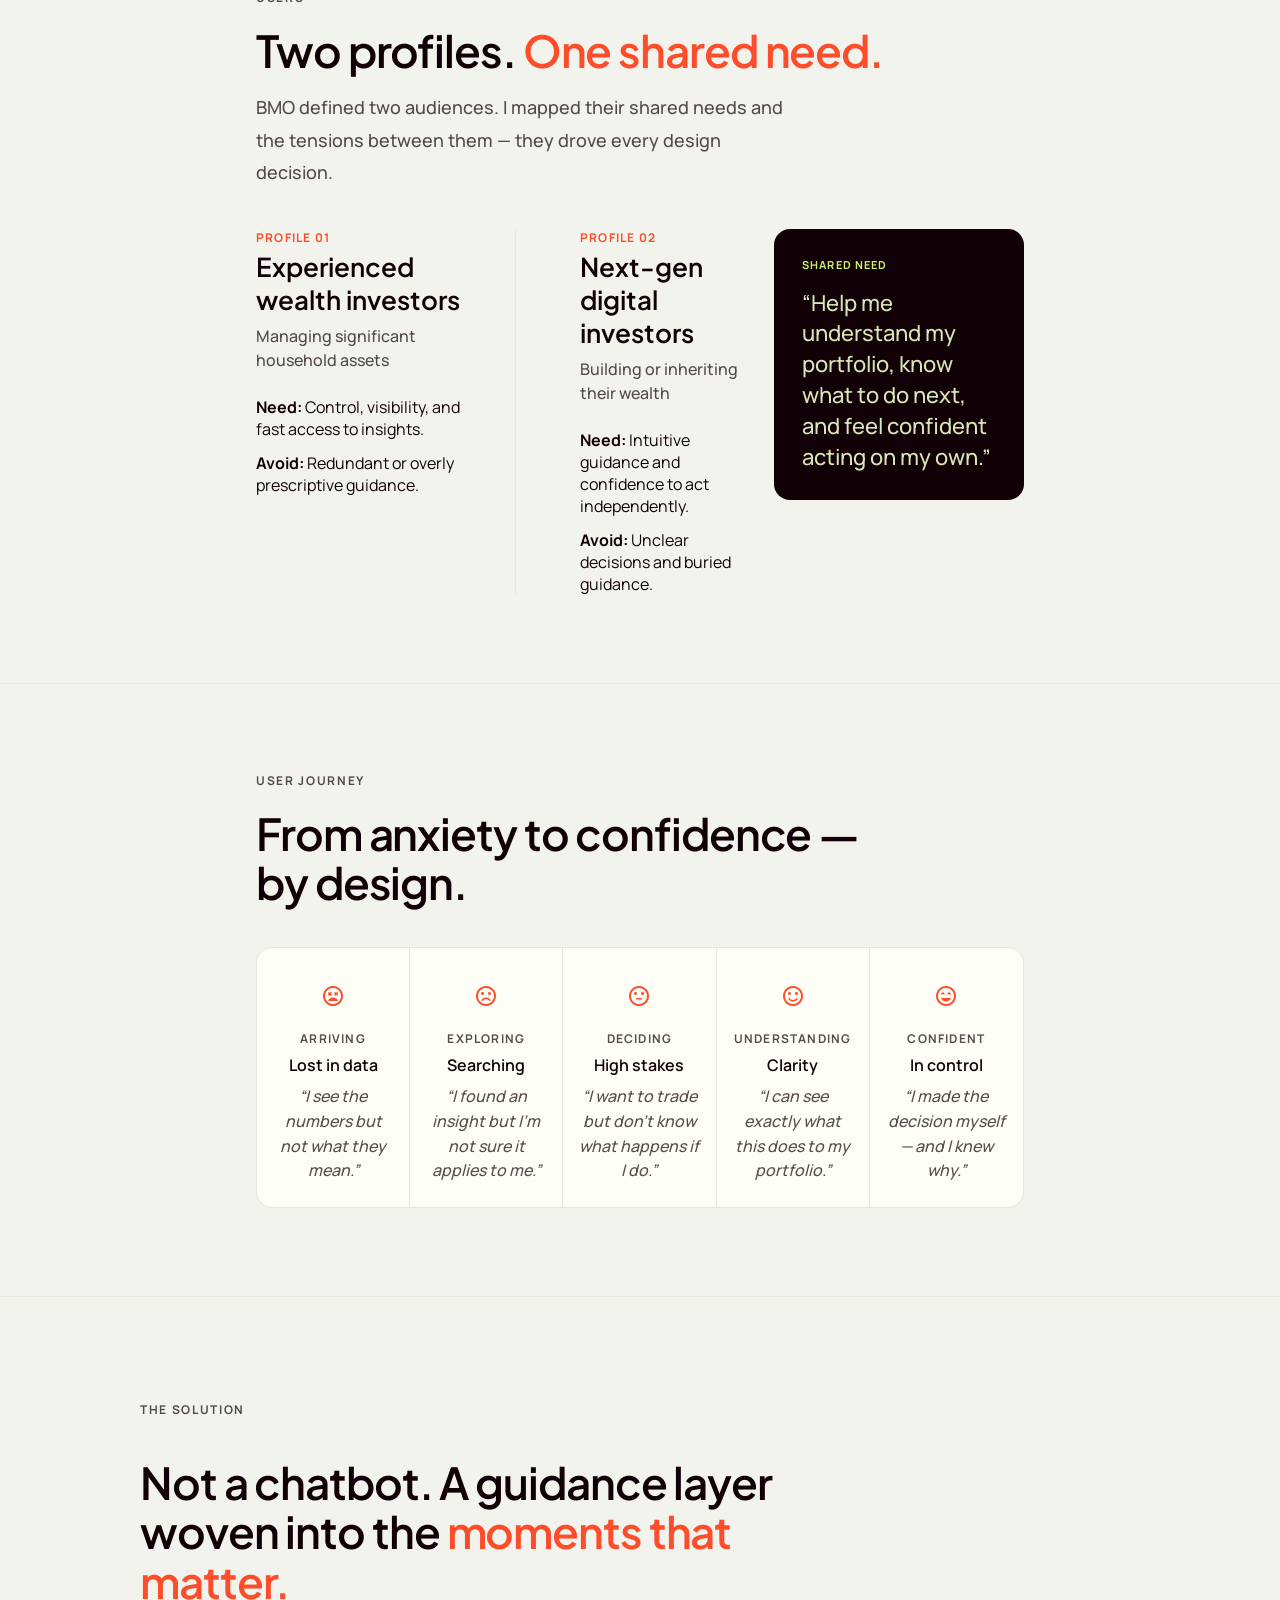
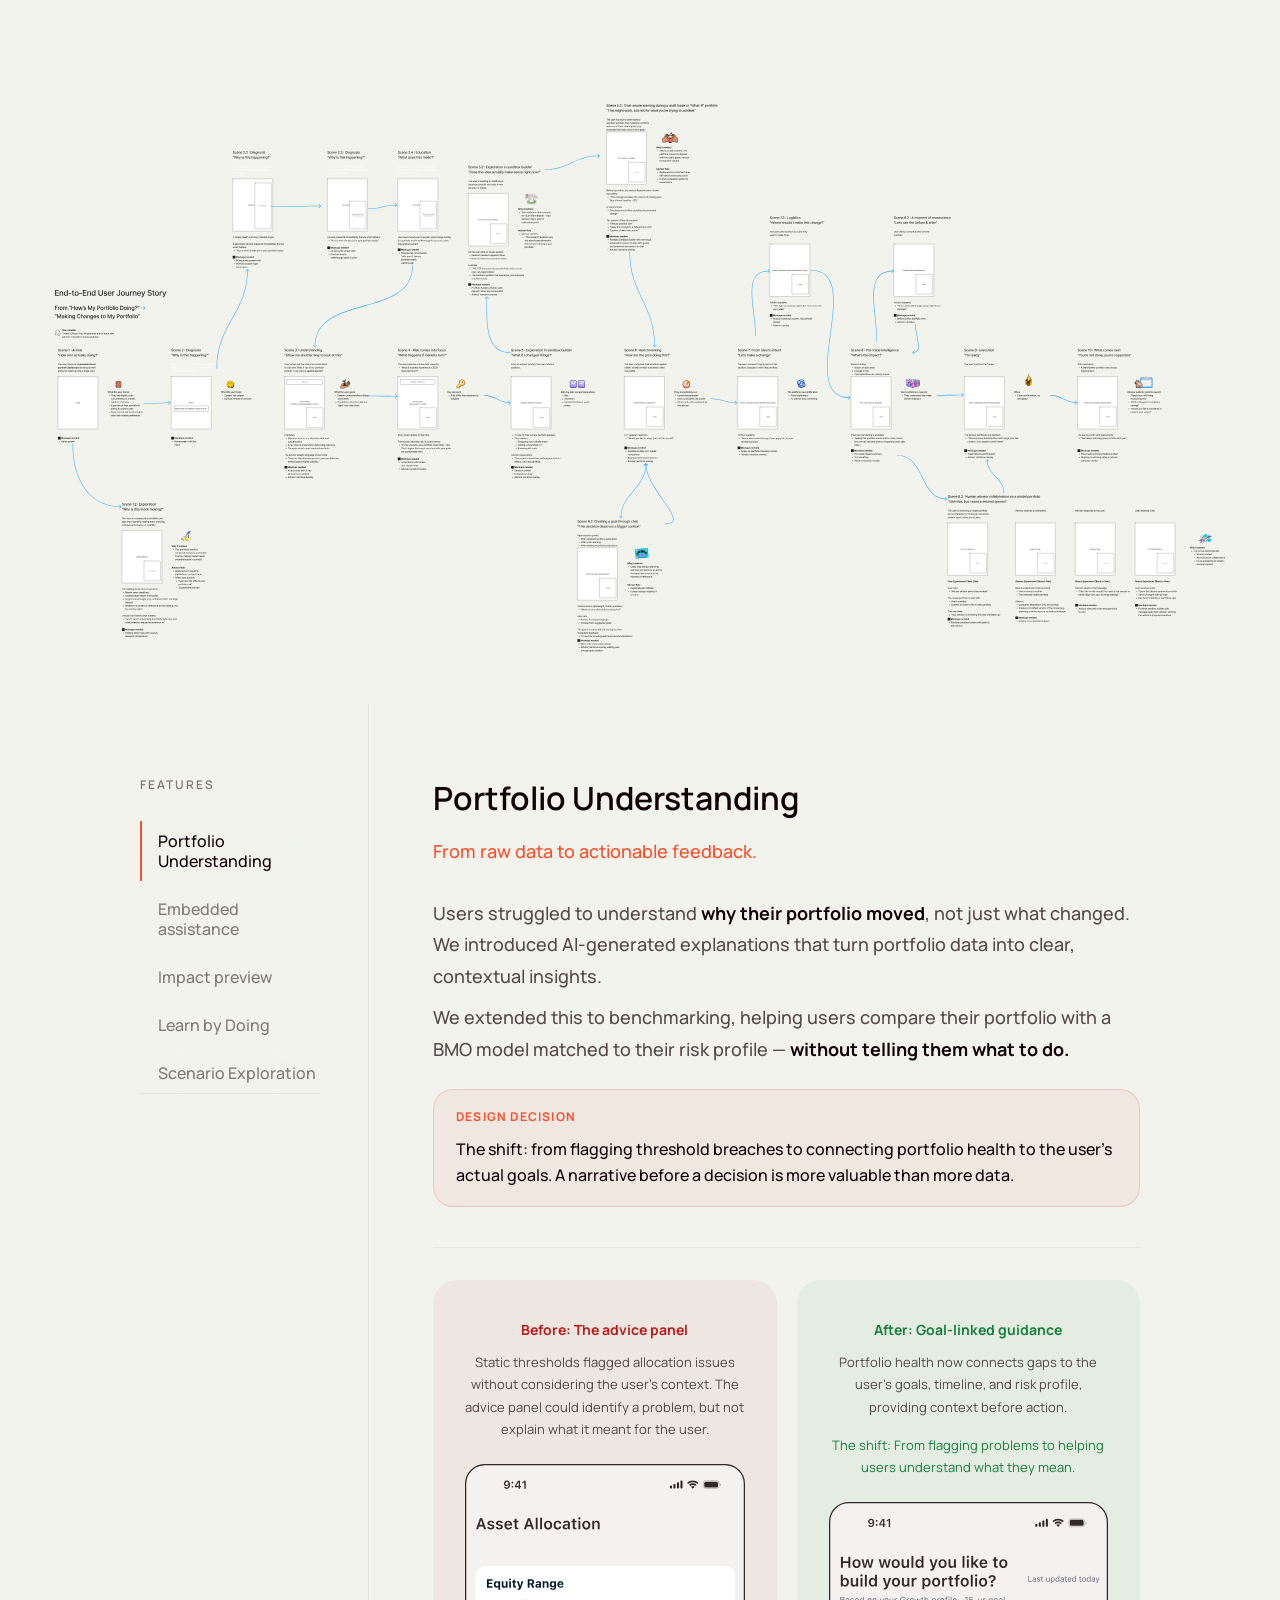
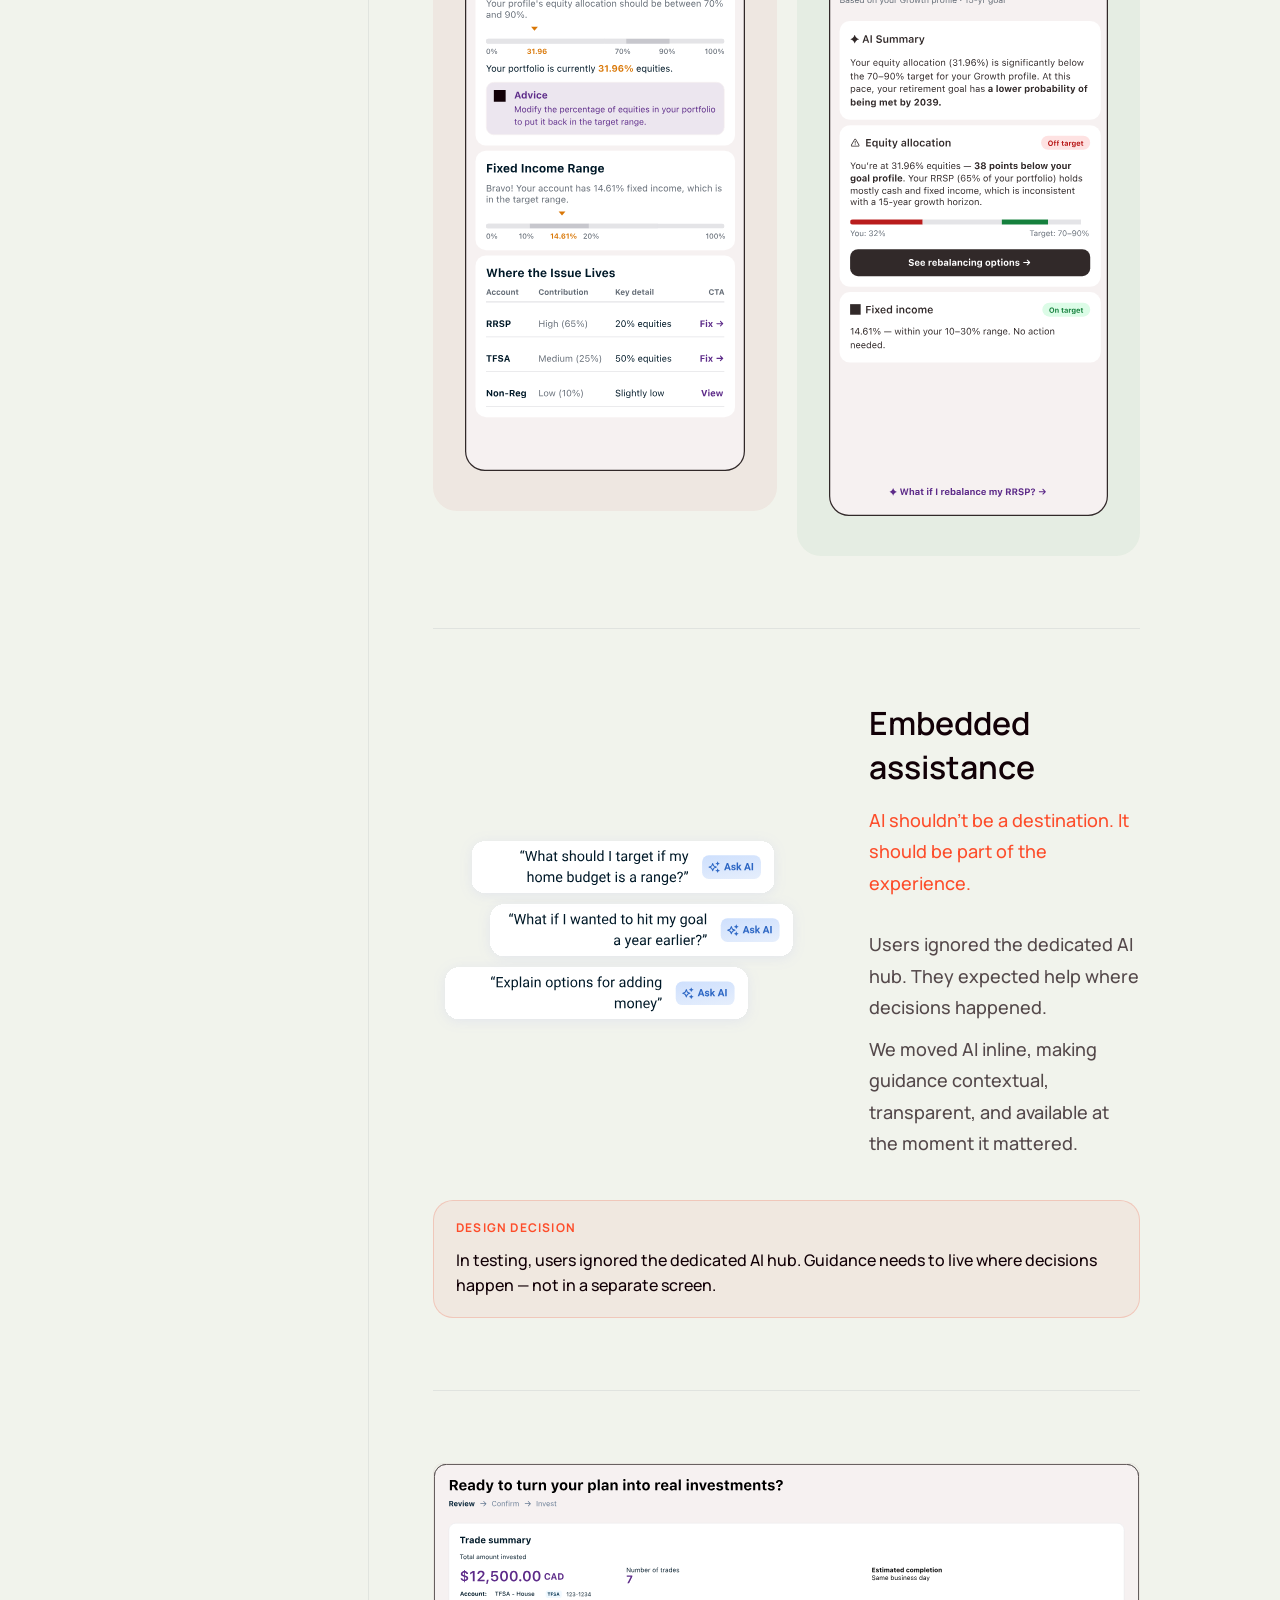
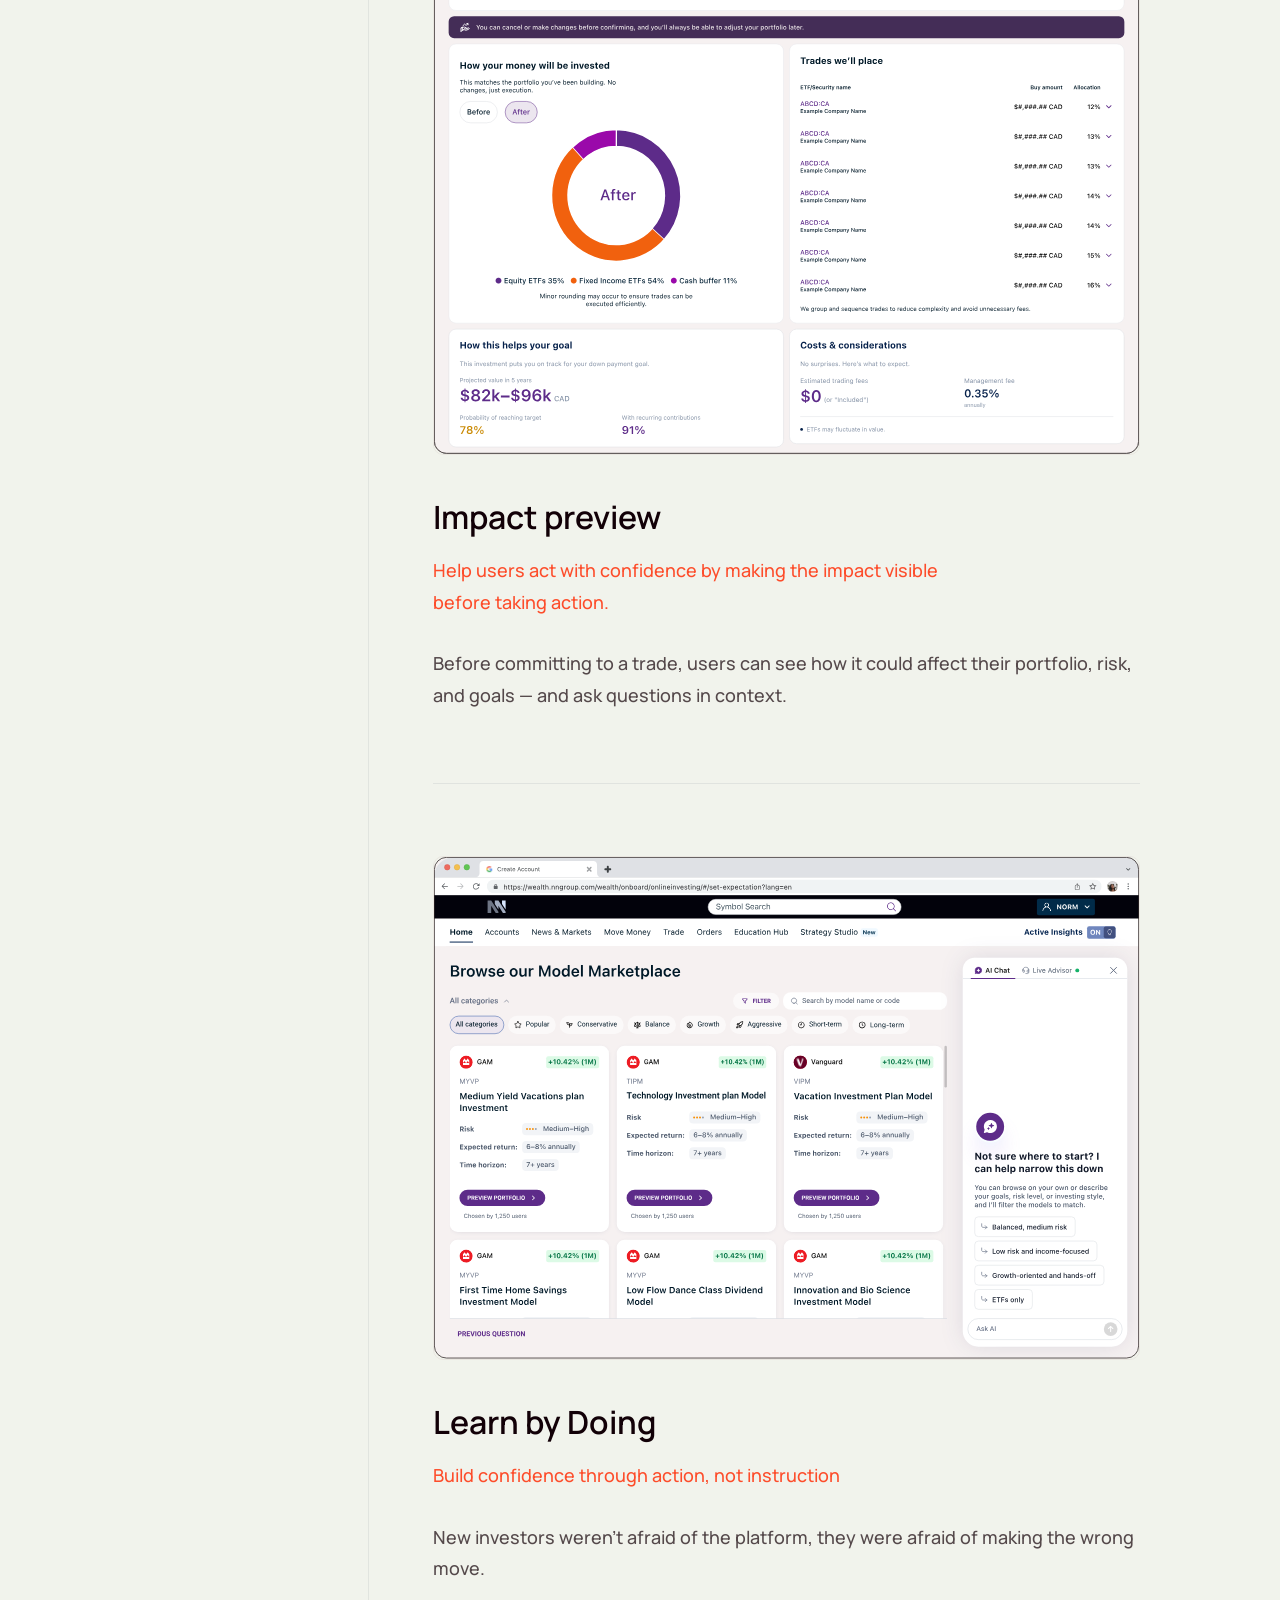
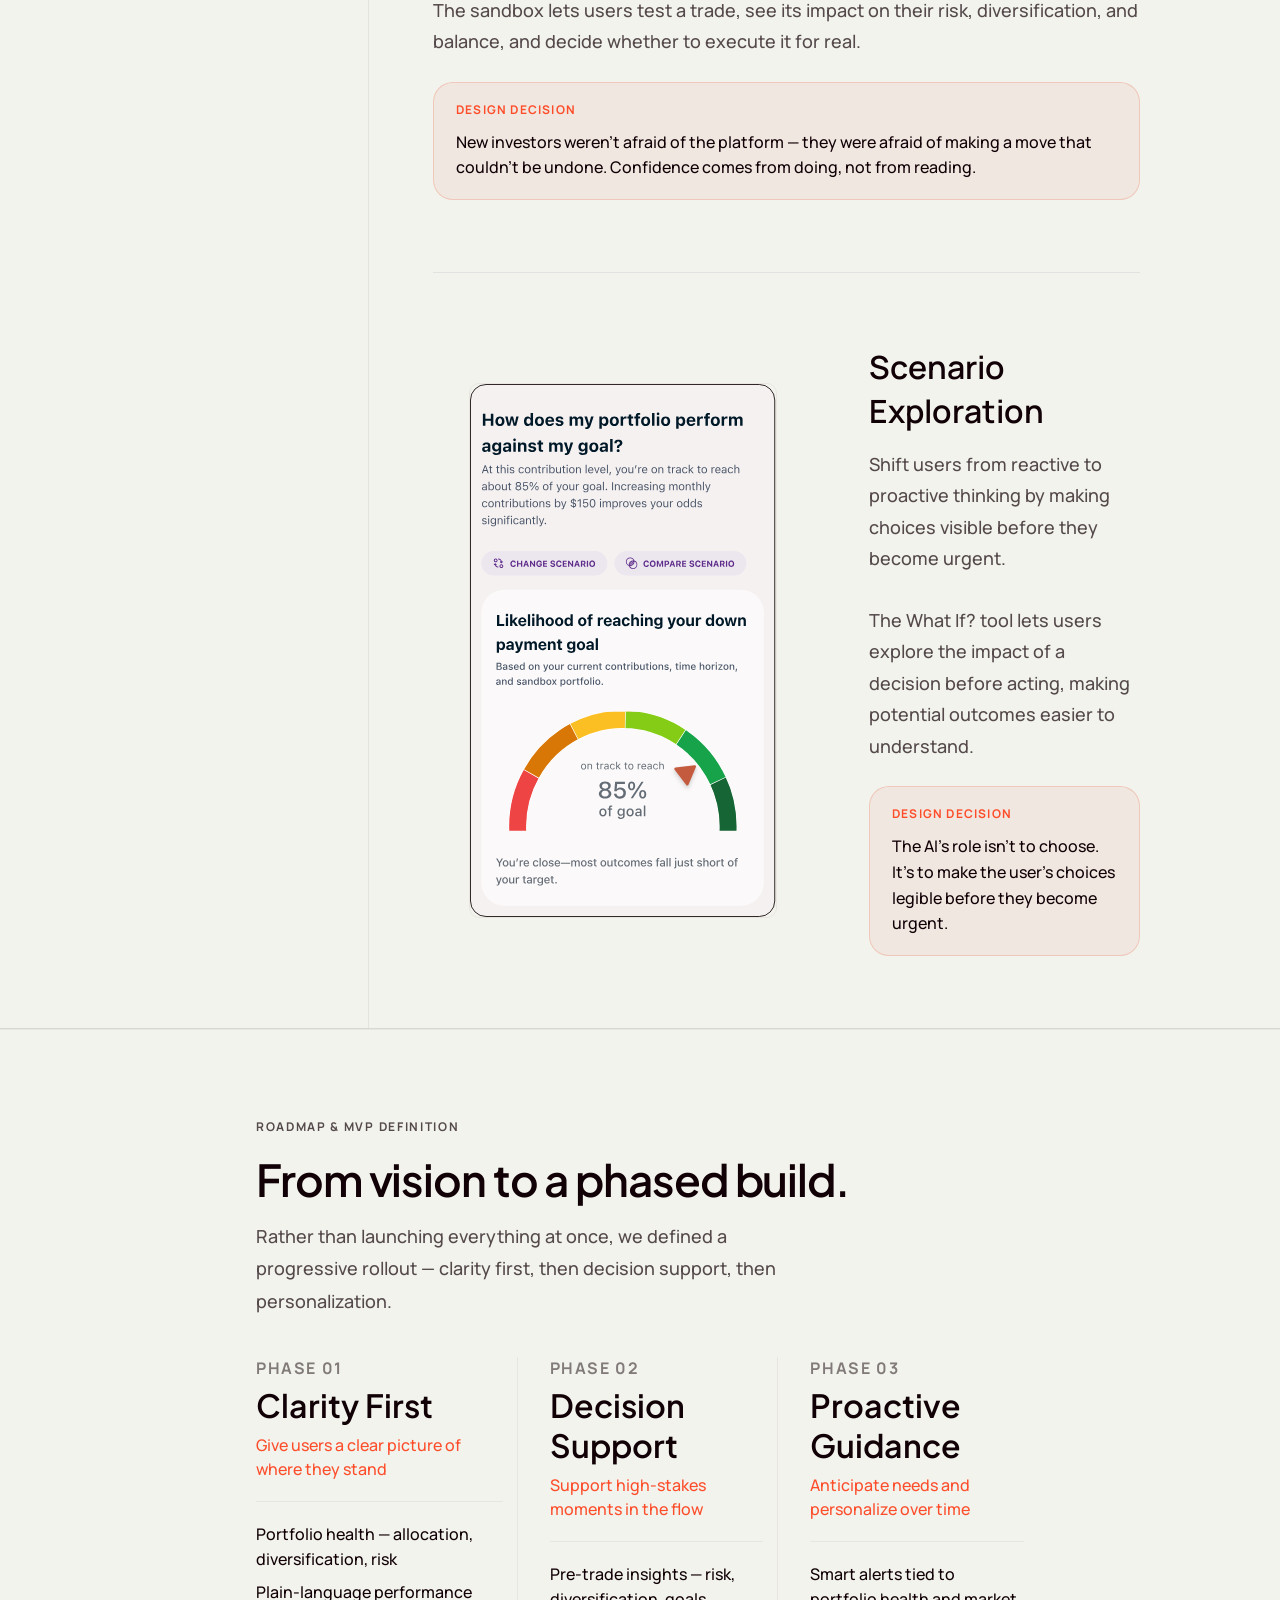
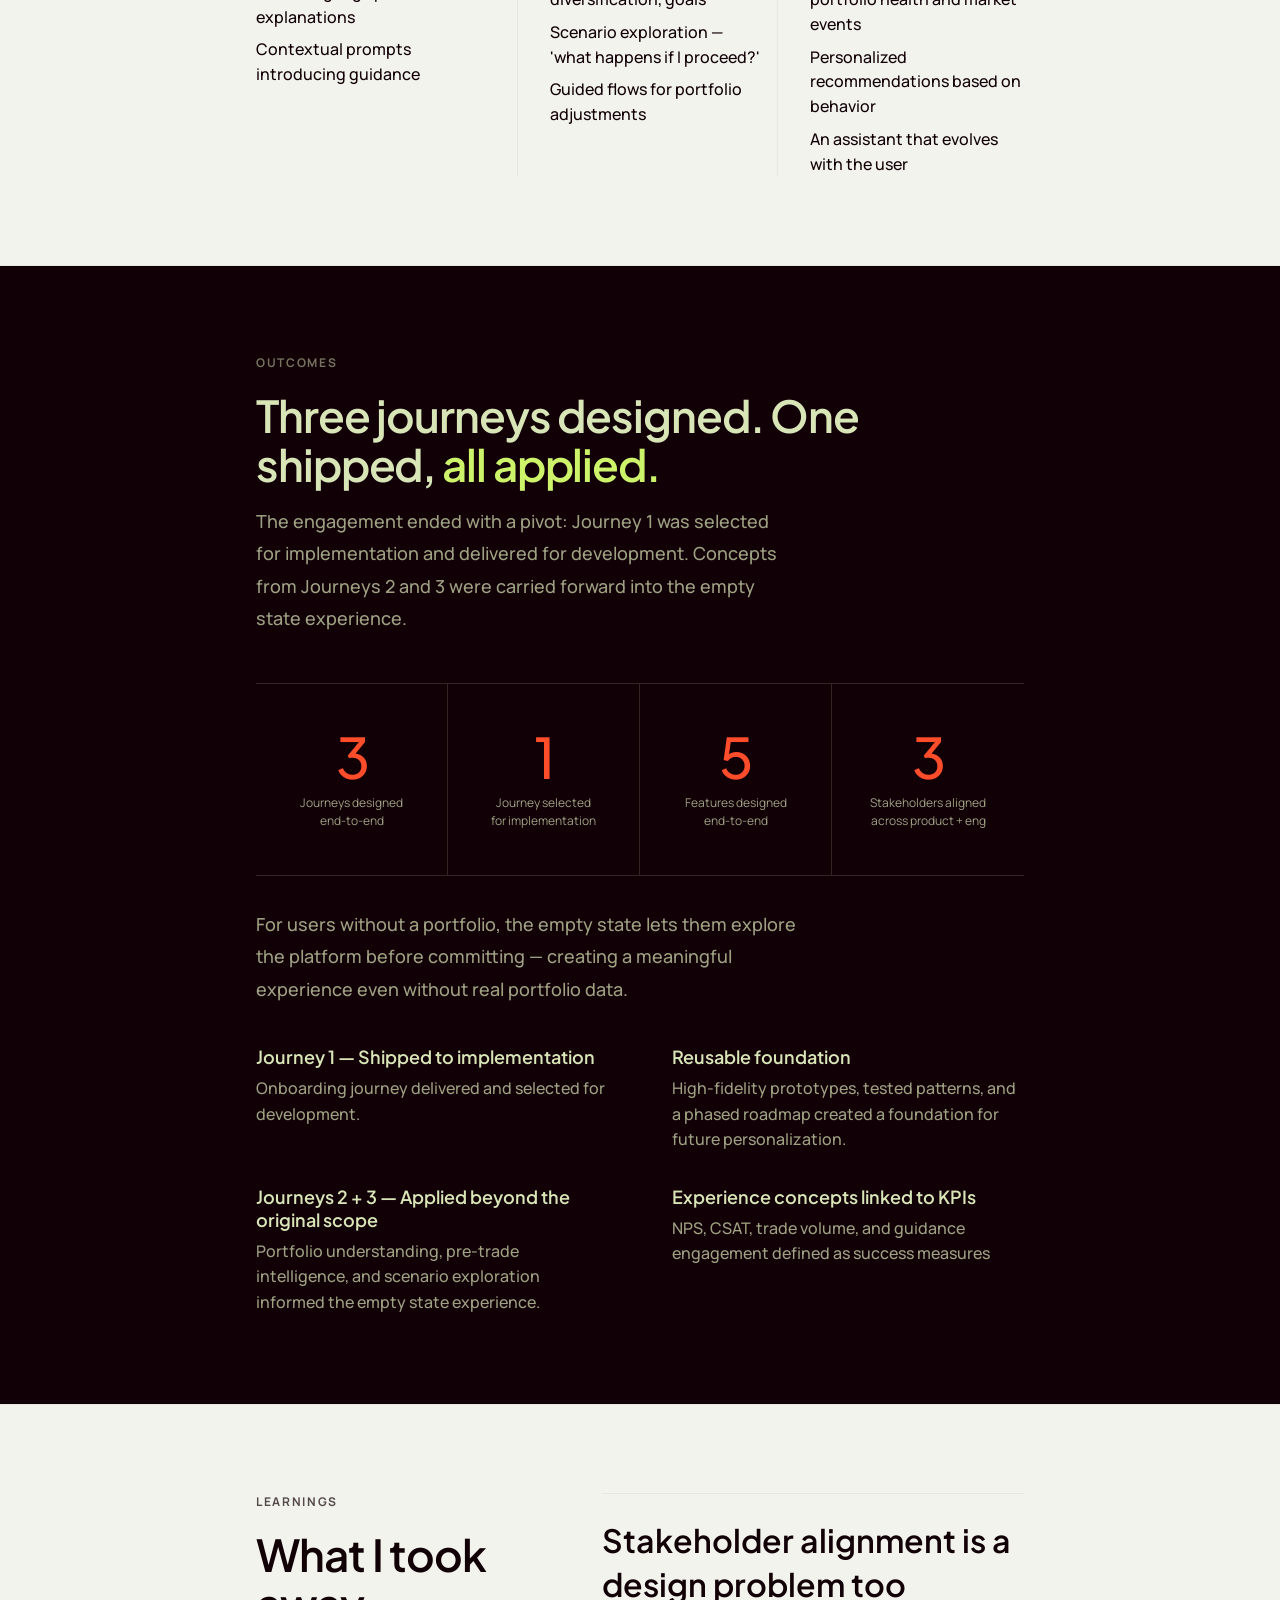
==== commit 4405262c: "Redesign home hero intro, nav, and mobile menu; unify accent colors across case studies Adds a typew" ====
--- a/case-study-1.html
+++ b/case-study-1.html
@@ -6,12 +6,12 @@
 <title>BMO InvestorLine — Case Study</title>
 <link rel="preconnect" href="https://fonts.googleapis.com">
 <link rel="preconnect" href="https://fonts.gstatic.com" crossorigin>
-<link href="https://fonts.googleapis.com/css2?family=Bricolage+Grotesque:opsz,wght@6..144,200..800&family=Inter:wght@300;400;500&display=swap" rel="stylesheet">
+<link href="https://fonts.googleapis.com/css2?family=Bricolage+Grotesque:opsz,wght@6..144,200..800&family=Inter:wght@300;400;500&family=Plus+Jakarta+Sans:wght@400;500;600;700;800&display=swap" rel="stylesheet">
 <link href="https://fonts.googleapis.com/css2?family=Material+Symbols+Rounded" rel="stylesheet" />
-<link rel="stylesheet" href="css/styles.css?v=76">
+<link rel="stylesheet" href="css/styles.css?v=113">
 <link rel="icon" type="image/png" href="./assets/images/favicon-cara.png">
 </head>
-<body class="cs1-page">
+<body class="cs1-page nav-dark">
 
 <!-- TOP NAV -->
   <nav class="top-nav" id="top-nav">
@@ -35,26 +35,48 @@
   </nav>
 
   <button class="hamburger" id="hamburger" aria-label="Open menu">
-    <span></span><span></span><span></span>
+    <span></span><span></span>
   </button>
   <div class="mobile-overlay" id="mobile-overlay"></div>
   <nav class="mobile-menu" id="mobile-menu">
-    <div>
-      <div class="sidebar-logo"><a href="index.html">Daniela<span class="logo-dot">.</span></a></div>
-      <div class="sidebar-nav">
-        <a href="case-study-1.html" class="top-nav-link" style="padding:14px 0;font-size:13px;display:block;" data-i18n="nav_link_cs1">01 — Investing</a>
-        <a href="case-study-2.html" class="top-nav-link" style="padding:14px 0;font-size:13px;display:block;" data-i18n="nav_link_cs2">02 — Support</a>
-        <a href="case-study-3.html" class="top-nav-link" style="padding:14px 0;font-size:13px;display:block;" data-i18n="nav_link_cs3">03 — Hospitality</a>
-        <div style="display:flex;gap:16px;margin-top:16px;">
-          <a href="https://www.linkedin.com/in/kelly-daniela-sanchez-rojas/" target="_blank" rel="noopener noreferrer" class="top-nav-social" aria-label="LinkedIn"><svg width="16" height="16" viewBox="0 0 18 18" fill="currentColor" xmlns="http://www.w3.org/2000/svg"><path d="M12.7489 5.41502C12.762 5.41471 12.7753 5.41452 12.7885 5.41445C13.6878 5.40824 14.734 5.60658 15.3933 6.21566C16.4785 7.21803 16.4988 8.86753 16.499 10.2008L16.499 11.3589L16.4999 14.9966C16.1142 15.0032 15.7105 14.9978 15.3237 14.9979L13.3898 14.9969L13.3907 12.1875L13.3908 10.8328C13.3907 9.88297 13.5256 8.29415 12.2365 8.01951C11.8722 7.94188 11.3872 7.96853 11.0373 8.08263C10.5867 8.22954 10.3478 8.49118 10.1529 8.88538C9.90997 9.40428 9.91605 10.0696 9.91597 10.6257V11.656L9.91605 14.9976L6.80811 14.9972L6.80869 5.64521L9.79106 5.64551C9.79072 6.07145 9.78222 6.52309 9.79389 6.94649C9.8773 6.87043 9.93672 6.76557 10.0012 6.67346C10.0671 6.57816 10.1418 6.48848 10.2245 6.40545C10.9198 5.71326 11.7566 5.44532 12.7489 5.41502Z"/><path d="M1.75029 5.64502L4.85795 5.6456L4.85834 14.9972C4.5136 15.002 4.15535 14.9979 3.80955 14.998L1.74951 14.9977L1.75029 5.64502Z"/><path d="M3.23675 1.00107C4.23066 0.968271 5.06468 1.69548 5.09932 2.62507C5.13396 3.55466 4.35608 4.33439 3.36215 4.36639C2.36881 4.39837 1.53573 3.67137 1.50111 2.74234C1.4665 1.81332 2.24345 1.03384 3.23675 1.00107Z"/></svg></a>
-          <a href="mailto:daniela.sanchez.rojas.4@gmail.com" class="top-nav-social" aria-label="Email"><svg width="16" height="16" viewBox="0 0 18 18" fill="currentColor" xmlns="http://www.w3.org/2000/svg"><path d="M3 15C2.5875 15 2.23125 14.8563 1.93125 14.5688C1.64375 14.2688 1.5 13.9125 1.5 13.5V4.5C1.5 4.0875 1.64375 3.7375 1.93125 3.45C2.23125 3.15 2.5875 3 3 3H15C15.4125 3 15.7625 3.15 16.05 3.45C16.35 3.7375 16.5 4.0875 16.5 4.5V13.5C16.5 13.9125 16.35 14.2688 16.05 14.5688C15.7625 14.8563 15.4125 15 15 15H3ZM9 9.75L15 6V4.5L9 8.25L3 4.5V6L9 9.75Z"/></svg></a>
-        </div>
-      </div>
-    </div>
-    <div class="lang-switcher">
-      <button class="lang-btn active" data-lang="en">EN</button>
-      <span class="lang-divider">/</span>
-      <button class="lang-btn" data-lang="es">ES</button>
+    <div class="mobile-menu-header">
+      <span class="mobile-menu-label" data-i18n="mobile_menu_label">Case Studies</span>
+    </div>
+    <div class="mobile-cs-list">
+      <a href="case-study-1.html" class="mobile-cs-item">
+        <div class="mobile-cs-item-text">
+          <h3 class="mobile-cs-title" data-i18n-html="cs1_title_html">Reframing Self-Directed Investing <span class="hero-accent">Through AI</span></h3>
+          <p class="mobile-cs-tags">
+            <span class="tag-role">Fintech</span>
+            <span class="tag-role">B2C</span>
+            <span class="tag-role">AI-Powered</span>
+          </p>
+        </div>
+        <img src="assets/images/arrow.svg" alt="" class="mobile-cs-arrow">
+      </a>
+      <a href="case-study-2.html" class="mobile-cs-item">
+        <div class="mobile-cs-item-text">
+          <h3 class="mobile-cs-title" data-i18n-html="cs2_title_html"><span class="hero-accent">Redesigning an Internal Support Tool</span> — and Discovering a Product Worth Selling</h3>
+          <p class="mobile-cs-tags">
+            <span class="tag-role">Fintech</span>
+            <span class="tag-role">B2B</span>
+            <span class="tag-role">Design System</span>
+          </p>
+        </div>
+        <img src="assets/images/arrow.svg" alt="" class="mobile-cs-arrow">
+      </a>
+      <a href="case-study-3.html" class="mobile-cs-item">
+        <div class="mobile-cs-item-text">
+          <h3 class="mobile-cs-title" data-i18n-html="cs3_title_html"><span class="hero-accent">Optimizing Restaurant Operations</span> with a Reservation Management System</h3>
+          <p class="mobile-cs-tags">
+            <span class="tag-role">Hospitality</span>
+            <span class="tag-role">SaaS</span>
+            <span class="tag-role">B2B</span>
+            <span class="tag-role">Design System</span>
+          </p>
+        </div>
+        <img src="assets/images/arrow.svg" alt="" class="mobile-cs-arrow">
+      </a>
     </div>
   </nav>
 
@@ -135,7 +157,7 @@
     </div>
   </div>
   <div class="dd" style="margin-top:32px;">
-    <div class="dd-tag" data-i18n="cs1_existing_tag">The Existing Experience</div>
+    <div class="dd-tag" style="color:#CCF36A;" data-i18n="cs1_existing_tag">The Existing Experience</div>
     <p class="dd-body" data-i18n="cs1_existing_p1">The existing "advice" panel flagged threshold breaches with no user context:</p>
     <p class="dd-body" style="font-style:italic;margin-top:12px;" data-i18n="cs1_existing_quote">"You have investments with low ratings. Sell investments with a rating of 49 or less."</p>
     <p class="dd-body" style="margin-top:12px;" data-i18n="cs1_existing_p2">Same alert for every user regardless of goals, timeline, or risk profile. Rules, not reasons.</p>
@@ -215,19 +237,19 @@
 <div class="s" style="display:flex;flex-direction:column;align-items:center;text-align:center;gap:80px;">
   <div style="font-size:10px;font-weight:700;letter-spacing:.14em;text-transform:uppercase;color:var(--alt-cream-50);" data-i18n="cs1_approach_trust_title">Designing for trust — 4 tensions every screen had to navigate</div>
   <div data-reveal data-reveal-delay="0" style="max-width:700px;">
-    <div style="font-size:var(--fs-h3);font-weight:600;color:var(--blue);margin-bottom:12px;" data-i18n="cs1_approach_trust_t1_title">Trust vs. Automation</div>
+    <div style="font-size:var(--fs-h3);font-weight:600;color:#CCF36A;margin-bottom:12px;" data-i18n="cs1_approach_trust_t1_title">Trust vs. Automation</div>
     <p style="font-size:18px;color:var(--alt-cream-70);" data-i18n="cs1_approach_trust_t1_body">Users needed to feel supported, not overridden. Every AI insight had to preserve their sense of control.</p>
   </div>
   <div data-reveal data-reveal-delay="100" style="max-width:700px;">
-    <div style="font-size:var(--fs-h3);font-weight:600;color:var(--blue);margin-bottom:12px;" data-i18n="cs1_approach_trust_t2_title">Simplicity vs. Accuracy</div>
+    <div style="font-size:var(--fs-h3);font-weight:600;color:#CCF36A;margin-bottom:12px;" data-i18n="cs1_approach_trust_t2_title">Simplicity vs. Accuracy</div>
     <p style="font-size:18px;color:var(--alt-cream-70);" data-i18n="cs1_approach_trust_t2_body">Financial data is complex. We simplified explanations without losing meaning.</p>
   </div>
   <div data-reveal data-reveal-delay="200" style="max-width:700px;">
-    <div style="font-size:var(--fs-h3);font-weight:600;color:var(--blue);margin-bottom:12px;" data-i18n="cs1_approach_trust_t3_title">Timing of Intervention</div>
+    <div style="font-size:var(--fs-h3);font-weight:600;color:#CCF36A;margin-bottom:12px;" data-i18n="cs1_approach_trust_t3_title">Timing of Intervention</div>
     <p style="font-size:18px;color:var(--alt-cream-70);" data-i18n="cs1_approach_trust_t3_body">Guidance needed to appear at moments of uncertainty, not constantly — or it would feel intrusive, not helpful.</p>
   </div>
   <div data-reveal data-reveal-delay="300" style="max-width:700px;">
-    <div style="font-size:var(--fs-h3);font-weight:600;color:var(--blue);margin-bottom:12px;" data-i18n="cs1_approach_trust_t4_title">Explainability</div>
+    <div style="font-size:var(--fs-h3);font-weight:600;color:#CCF36A;margin-bottom:12px;" data-i18n="cs1_approach_trust_t4_title">Explainability</div>
     <p style="font-size:18px;color:var(--alt-cream-70);" data-i18n="cs1_approach_trust_t4_body">Every AI-generated insight had to be transparent and grounded in data. Black-box answers break trust in a financial context.</p>
   </div>
 </div>
@@ -259,7 +281,7 @@
       <p style="margin-top:12px;" data-i18n-html="cs1_u2_avoid"><strong>Avoid:</strong> Unclear decisions and buried guidance.</p>
     </div>
     <div style="background:var(--black);border-radius:16px;padding:28px;">
-      <div style="font-size:11px;font-weight:700;letter-spacing:.1em;text-transform:uppercase;color:var(--blue);margin-bottom:16px;" data-i18n="cs1_shared_label">Shared need</div>
+      <div style="font-size:11px;font-weight:700;letter-spacing:.1em;text-transform:uppercase;color:#CCF36A;margin-bottom:16px;" data-i18n="cs1_shared_label">Shared need</div>
       <p style="font-size:22px;font-weight:500;color:var(--alt-cream);line-height:1.4;" data-i18n="cs1_shared_quote">"Help me understand my portfolio, know what to do next, and feel confident acting on my own."</p>
     </div>
   </div>
@@ -339,7 +361,7 @@
         <div class="cs-sol-feature-inner">
           <div class="cs-sol-feature-text">
             <div class="feat-title" data-i18n="cs1_feature0_title">Portfolio Understanding</div>
-            <p class="ssub" style="margin-top:12px;color:#EE4423;" data-i18n="cs1_feature0_goal">From raw data to actionable feedback.</p>
+            <p class="ssub" style="margin-top:12px;color:#FD4D2B;" data-i18n="cs1_feature0_goal">From raw data to actionable feedback.</p>
             <p data-i18n-html="cs1_feature0_p1">Users struggled to understand <strong style="color:var(--black);">why their portfolio moved</strong>, not just what changed. We introduced AI-generated explanations that turn portfolio data into clear, contextual insights.</p>
             <p data-i18n-html="cs1_feature0_p2">We extended this to benchmarking, helping users compare their portfolio with a BMO model matched to their risk profile — <strong style="color:var(--black);">without telling them what to do.</strong></p>
             <div class="cs-sol-why">
@@ -372,7 +394,7 @@
           <div class="cs-sol-feature-text">
             <div class="feat-n">02</div>
             <div class="feat-title" data-i18n="cs1_feature5_title">Embedded assistance</div>
-            <p class="ssub" style="margin-top:12px;color:#EE4423;" data-i18n="cs1_f2_goal">AI shouldn't be a destination. It should be part of the experience.</p>
+            <p class="ssub" style="margin-top:12px;color:#FD4D2B;" data-i18n="cs1_f2_goal">AI shouldn't be a destination. It should be part of the experience.</p>
             <p data-i18n="cs1_f2_p1">Users ignored the dedicated AI hub. They expected help where decisions happened.</p>
             <p data-i18n="cs1_f2_p2">We moved AI inline, making guidance contextual, transparent, and available at the moment it mattered.</p>
           </div>
@@ -392,7 +414,7 @@
           <div class="cs-sol-feature-text">
             <div class="feat-n">03</div>
             <div class="feat-title" data-i18n="cs1_feature3_title">Impact preview</div>
-            <p class="ssub" style="margin-top:12px;color:#EE4423;" data-i18n="cs1_f3_goal">Help users act with confidence by making the impact visible before taking action.</p>
+            <p class="ssub" style="margin-top:12px;color:#FD4D2B;" data-i18n="cs1_f3_goal">Help users act with confidence by making the impact visible before taking action.</p>
             <p data-i18n="cs1_feature3_p1">Before committing to a trade, users can see how it could affect their portfolio, risk, and goals — and ask questions in context.</p>
           </div>
           <div class="cs-sol-feature-image">
@@ -407,7 +429,7 @@
           <div class="cs-sol-feature-text">
             <div class="feat-n">04</div>
             <div class="feat-title" data-i18n="cs1_feature1_title">Learn by Doing</div>
-            <p class="ssub" style="margin-top:12px;color:#EE4423;" data-i18n="cs1_f4_goal">Build confidence through action, not instruction</p>
+            <p class="ssub" style="margin-top:12px;color:#FD4D2B;" data-i18n="cs1_f4_goal">Build confidence through action, not instruction</p>
             <p data-i18n="cs1_f4_p1">New investors weren't afraid of the platform, they were afraid of making the wrong move.</p>
             <p data-i18n="cs1_feature1_p2">The sandbox lets users test a trade, see its impact on their risk, diversification, and balance, and decide whether to execute it for real.</p>
             <div class="cs-sol-why">
@@ -579,7 +601,29 @@
 <!-- FOOTER -->
 <div class="footer">
   <div class="page">
-    <a class="f-link" href="case-study-2.html"><span data-i18n="cs1_footer_next">02 — Support Tool</span> <img src="assets/images/arrow.svg" class="arr" alt=""></a>
+    <a class="footer-nav-item prev" href="case-study-3.html">
+      <img src="assets/images/arrow.svg" class="footer-nav-arrow" alt="">
+      <div>
+        <h3 class="footer-nav-title"><span class="hero-accent">Optimizing Restaurant Operations</span> with a Reservation Management System</h3>
+        <p class="footer-nav-tags">
+          <span class="tag-role">Hospitality</span>
+          <span class="tag-role">SaaS</span>
+          <span class="tag-role">B2B</span>
+          <span class="tag-role">Design System</span>
+        </p>
+      </div>
+    </a>
+    <a class="footer-nav-item next" href="case-study-2.html">
+      <div>
+        <h3 class="footer-nav-title"><span class="hero-accent">Redesigning an Internal Support Tool</span> — and Discovering a Product Worth Selling</h3>
+        <p class="footer-nav-tags">
+          <span class="tag-role">Fintech</span>
+          <span class="tag-role">B2B</span>
+          <span class="tag-role">Design System</span>
+        </p>
+      </div>
+      <img src="assets/images/arrow.svg" class="footer-nav-arrow" alt="">
+    </a>
   </div>
 </div>
 
@@ -594,11 +638,11 @@
   </div>
 </footer>
 
-<script src="js/translations.js?v=13"></script>
-<script src="js/main.js"></script>
+<script src="js/translations.js?v=23"></script>
+<script src="js/main.js?v=1"></script>
 
 </main>
 </div>
-<script src="js/motion.js?v=1"></script>
+<script src="js/motion.js?v=13"></script>
 </body>
 </html>
--- a/css/styles.css
+++ b/css/styles.css
@@ -1,12 +1,12 @@
 /* ===== IMPORTS ===== */
-@import url('https://fonts.googleapis.com/css2?family=Bricolage+Grotesque:opsz,wght@6..144,200..800&family=Inter:wght@300;400;500;600;700&family=Manrope:wght@400;500;600;700;800&display=swap');
+@import url('https://fonts.googleapis.com/css2?family=Bricolage+Grotesque:opsz,wght@6..144,200..800&family=Inter:wght@300;400;500;600;700&family=Manrope:wght@400;500;600;700;800&family=Plus+Jakarta+Sans:wght@400;500;600;700;800&display=swap');
 
 /* ===== DESIGN TOKENS ===== */
 :root {
   /* --blue kept as the variable name across ~70 existing rules (nav, buttons, links, quote bars)
      to avoid touching every call site — it now holds the orange brand accent (matches index +
      case-study-1), not terracotta/indigo. */
-  --blue: #EE4423;
+  --blue: #FD4D2B;
   --purple: #4F8387;
   --black: #120007;
   --text-dark: #120007;
@@ -14,7 +14,7 @@
   --light: #F1F3EC;
   --bg-alt: #F1F3EC;
   /* --yellow: small tag/label color shown on dark backgrounds (closing sections, badges). */
-  --yellow: #EE4423;
+  --yellow: #FD4D2B;
   --blue-bg:   rgba(238, 68, 35, 0.06);
   --blue-bd:   rgba(238, 68, 35, 0.2);
   --ink:       #120007;
@@ -33,23 +33,23 @@
   /* Display typeface for headings/quotes — body text stays on Inter.
      Alt-design branch: swapped to Manrope sitewide (see Figma
      "portfolio-projects" node 5035-80623) to match the new type system. */
-  --font-display: "Manrope", sans-serif;
+  --font-display: "Plus Jakarta Sans", sans-serif;
 
   /* ── Alt design tokens ──
      Homepage-only palette. First pass matched Figma "portfolio-projects"
      node 5035-80623 (light alternating case-study cards); superseded by
      a second pass matching Figma "portfolio" node 15-24099 (fully dark
-     homepage, real product screenshots, #ee4423 accent). --alt-surface-1/2/3
+     homepage, real product screenshots, #FD4D2B accent). --alt-surface-1/2/3
      are unused by the current pass but left defined. --blue/--black/--muted/
      --surface now match these alt-* values too, so the palette is shared
      sitewide (index + all three case studies) rather than index-only. */
   --alt-bg-dark:    #120007;
-  --alt-cream:      #CEDEA5;
-  --alt-cream-70:   rgba(206, 222, 165, 0.7);
-  --alt-cream-50:   rgba(206, 222, 165, 0.5);
-  --alt-sage-text:  rgba(206, 222, 165, 0.7);
-  --alt-accent:     #EE4423;
-  --alt-sage-btn:   #CEDEA5;
+  --alt-cream:      #D8E5B7;
+  --alt-cream-70:   rgba(216, 229, 183, 0.7);
+  --alt-cream-50:   rgba(216, 229, 183, 0.5);
+  --alt-sage-text:  rgba(216, 229, 183, 0.7);
+  --alt-accent:     #FD4D2B;
+  --alt-sage-btn:   #D8E5B7;
   --alt-surface-1:  #F8F9F6;
   --alt-surface-2:  #E9EEE0;
   --alt-surface-3:  #CACDC4;
@@ -142,7 +142,13 @@
   font-family: 'Manrope', sans-serif;
   background-color: var(--light);
   color: var(--text-dark);
-  overflow-x: hidden;
+  /* No overflow-x here (html's own overflow-x:hidden above already stops
+     horizontal scroll site-wide) — setting it on body too forces the
+     UA to also compute its overflow-y as "auto" (spec: if one axis is
+     non-visible, the other can't stay "visible"), making body a second
+     scroll container. That silently breaks position:sticky for anything
+     inside it, since sticky sticks to the nearest scrolling ancestor —
+     which becomes body instead of the real one (html/window). */
   min-height: 100vh;
 }
 
@@ -215,6 +221,49 @@
   border-bottom: 1px solid rgba(0, 0, 0, 0.06);
 }
 
+/* Home + case-study pages all keep the same dark hero theme even once
+   .scrolled/.nav-solid would normally solidify the bar to a light cream
+   background — same dark bg + cream text as the unscrolled state, no
+   light-bar swap. Shared via body.nav-dark on all 4 pages. */
+body.nav-dark .top-nav.scrolled,
+body.nav-dark .top-nav.nav-solid {
+  background-color: rgba(18, 0, 7, 0.85);
+  border-bottom: 1px solid rgba(216, 229, 183, 0.1);
+}
+body.nav-dark .top-nav.scrolled .top-nav-logo {
+  color: var(--alt-cream);
+}
+body.nav-dark .top-nav.scrolled .top-nav-link,
+body.nav-dark .top-nav.nav-solid .top-nav-link {
+  color: var(--alt-cream-50);
+}
+body.nav-dark .top-nav.scrolled .top-nav-link:hover,
+body.nav-dark .top-nav.nav-solid .top-nav-link:hover {
+  color: var(--alt-cream);
+}
+body.nav-dark .top-nav.scrolled .top-nav-link::after,
+body.nav-dark .top-nav.nav-solid .top-nav-link::after {
+  background: var(--alt-cream);
+}
+body.nav-dark .top-nav.scrolled .top-nav-lang .lang-btn,
+body.nav-dark .top-nav.nav-solid .top-nav-lang .lang-btn {
+  color: var(--alt-cream-50);
+}
+body.nav-dark .top-nav.scrolled .top-nav-lang .lang-btn.active,
+body.nav-dark .top-nav.scrolled .top-nav-lang .lang-btn:hover,
+body.nav-dark .top-nav.nav-solid .top-nav-lang .lang-btn.active,
+body.nav-dark .top-nav.nav-solid .top-nav-lang .lang-btn:hover {
+  color: var(--alt-cream);
+}
+body.nav-dark .top-nav.scrolled .top-nav-lang .lang-divider,
+body.nav-dark .top-nav.nav-solid .top-nav-lang .lang-divider {
+  color: var(--alt-cream-50);
+}
+body.nav-dark .top-nav.scrolled .top-nav-social,
+body.nav-dark .top-nav.nav-solid .top-nav-social {
+  color: var(--alt-cream);
+}
+
 /* Contact page only: the nav sits directly on the page's own brown
    background (no hero underneath it), so it keeps the light/transparent
    text treatment instead of the usual solid-cream/dark-text swap — logo
@@ -245,25 +294,24 @@
 }
 
 .top-nav-inner {
-  max-width: var(--content-max);
   width: 100%;
-  margin: 0 auto;
-  display: grid;
-  grid-template-columns: 1fr auto 1fr;
-  align-items: center;
+  margin: 0;
+  /* Right padding leaves room for the fixed hamburger (right:80px, 36px
+     wide) plus a 32px gap, so the social icons never sit underneath it. */
+  padding: 0 148px 0 80px;
+  display: flex;
+  align-items: center;
+  justify-content: space-between;
   gap: 32px;
 }
 
 /* Left: Logo */
 .top-nav-logo {
-  /* Typography rule: the serif display face is reserved for true h1/h2
-     headings only — everything smaller (including this wordmark) reads
-     better on Inter at a heavier weight instead. */
-  font-family: 'Manrope', sans-serif;
+  font-family: var(--font-display);
   font-weight: 500;
-  font-size: 20px;
+  font-size: 18px;
   color: var(--alt-cream);
-  letter-spacing: 1.5px;
+  letter-spacing: 0px;
   text-decoration: none;
   line-height: 1;
   white-space: nowrap;
@@ -276,10 +324,7 @@
 
 /* Center: Case study links */
 .top-nav-links {
-  display: flex;
-  align-items: center;
-  gap: 40px;
-  justify-content: center;
+  display: none;
 }
 
 .top-nav-link {
@@ -2259,63 +2304,74 @@
    color, cream nav, photos) for a color swap to reliably stay legible, so
    the bars just stay white always and the chip guarantees contrast. */
 .hamburger {
-  display: none;
+  display: flex;
   position: fixed;
   top: 14px;
-  right: 24px;
+  right: 80px;
   z-index: 300;
   width: 36px;
   height: 36px;
-  background: rgba(23, 17, 13, 0.35);
-  backdrop-filter: blur(6px);
-  -webkit-backdrop-filter: blur(6px);
+  background: none;
   border: none;
   border-radius: 10px;
   cursor: pointer;
   align-items: center;
   justify-content: center;
-  flex-direction: column;
-  gap: 5px;
   padding: 0;
-  transition: background 0.2s ease;
-}
-
-.hamburger:hover {
-  background: rgba(23, 17, 13, 0.5);
-}
+}
+
+.hamburger:focus,
+.hamburger:focus-visible {
+  outline: 2px solid var(--alt-bg-dark);
+  outline-offset: 2px;
+}
+
 
 .hamburger span {
+  position: absolute;
   display: block;
-  width: 20px;
+  width: 26px;
   height: 2px;
-  background: #FFFFFF;
+  background: var(--alt-cream);
   border-radius: 2px;
-  transition: transform 0.3s ease, opacity 0.3s ease;
+  transition: transform 0.3s ease, top 0.3s ease, background 0.2s ease;
+}
+
+/* Toggled by initHamburgerContrast() in motion.js when the section
+   currently scrolled under the fixed icon has a light background. */
+.hamburger.on-light span {
+  background: #120007;
+}
+
+.hamburger span:nth-child(1) {
+  top: 13px;
+}
+
+.hamburger span:nth-child(2) {
+  top: 21px;
 }
 
 .hamburger.active span:nth-child(1) {
-  transform: rotate(45deg) translate(5px, 5px);
+  top: 17px;
+  transform: rotate(45deg);
 }
 
 .hamburger.active span:nth-child(2) {
-  opacity: 0;
-}
-
-.hamburger.active span:nth-child(3) {
-  transform: rotate(-45deg) translate(5px, -5px);
+  top: 17px;
+  transform: rotate(-45deg);
 }
 
 /* Mobile overlay menu */
 .mobile-overlay {
-  display: none;
+  display: block;
   position: fixed;
   top: 0;
   left: 0;
   width: 100%;
   height: 100%;
-  background: rgba(22, 36, 64, 0.4);
+  background: rgba(18, 0, 7, 0.5);
   backdrop-filter: blur(4px);
-  z-index: 150;
+  z-index: 210;
   opacity: 0;
   transition: opacity 0.3s ease;
   pointer-events: none;
@@ -2327,7 +2383,7 @@
 }
 
 .mobile-menu {
-  display: none;
+  display: flex;
   position: fixed;
   top: 0;
   left: 0;
@@ -2335,7 +2391,7 @@
   max-width: 85vw;
   height: 100vh;
   background: var(--light);
-  z-index: 160;
+  z-index: 220;
   flex-direction: column;
   justify-content: space-between;
   padding: 32px 24px;
@@ -2348,6 +2404,114 @@
   transform: translateX(0);
 }
 
+/* All 4 pages' mobile menu is the same full-screen "case studies" index,
+   shared via body.nav-dark. */
+.nav-dark .mobile-menu {
+  width: 100%;
+  max-width: none;
+  background: var(--alt-bg-dark);
+  padding: 32px 24px 24px;
+  justify-content: flex-start;
+}
+
+/* On desktop the hamburger is an extra nav option alongside the visible
+   nav bar, not the only way in — a full-screen takeover is overkill, so
+   it opens as a quarter-width panel instead, anchored to the right and
+   sliding in from that edge so its content lines up with the fixed
+   hamburger/close button above it. */
+@media (min-width: 1025px) {
+  .nav-dark .mobile-menu {
+    left: auto;
+    right: 0;
+    width: 25vw;
+    min-width: 340px;
+    max-width: 480px;
+    padding: 32px 80px 24px 32px;
+    transform: translateX(100%);
+  }
+
+  .nav-dark .mobile-menu.active {
+    transform: translateX(0);
+  }
+}
+
+.mobile-menu-header {
+  display: flex;
+  align-items: center;
+  justify-content: space-between;
+  margin-bottom: 40px;
+}
+
+.mobile-menu-label {
+  font-family: 'Manrope', sans-serif;
+  font-weight: 600;
+  font-size: 16px;
+  letter-spacing: 2px;
+  text-transform: uppercase;
+  color: var(--alt-cream);
+}
+
+.mobile-cs-list {
+  display: flex;
+  flex-direction: column;
+}
+
+.mobile-cs-item {
+  display: flex;
+  align-items: center;
+  justify-content: space-between;
+  gap: 16px;
+  padding: 28px 0;
+  border-bottom: 1px solid rgba(216, 229, 183, 0.15);
+  text-decoration: none;
+}
+
+.mobile-cs-item:first-child {
+  padding-top: 0;
+}
+
+.mobile-cs-title {
+  font-family: var(--font-display);
+  font-weight: 600;
+  font-size: 20px;
+  line-height: 1.3;
+  color: var(--alt-cream);
+  margin: 0 0 10px;
+}
+
+.mobile-cs-title .hero-accent {
+  color: #CCF36A;
+}
+
+.mobile-cs-tags {
+  margin: 0;
+}
+
+.mobile-cs-tags .tag-role {
+  display: inline;
+  padding: 0;
+  border: none;
+  background: none;
+  font-family: 'Manrope', sans-serif;
+  font-weight: 500;
+  font-size: 12px;
+  letter-spacing: 1px;
+  text-transform: uppercase;
+  color: var(--alt-cream-50);
+}
+
+.mobile-cs-tags .tag-role:not(:last-child)::after {
+  content: '·';
+  margin: 0 8px;
+  color: var(--alt-cream-50);
+}
+
+.mobile-cs-arrow {
+  width: 28px;
+  height: 28px;
+  flex-shrink: 0;
+}
+
 .mobile-menu .sidebar-logo {
   margin-bottom: 40px;
 }
@@ -2419,7 +2583,7 @@
 @media (max-width: 1024px) {
 
   .top-nav-inner {
-    margin: 0 32px;
+    padding: 0 32px;
   }
 
   /* Hide center nav links and right items, show hamburger */
@@ -3419,6 +3583,17 @@
   animation: pageEnter 0.55s cubic-bezier(.22, 1, .36, 1) both;
 }
 
+/* A held (fill-mode:both) transform animation keeps creating a containing
+   block for descendant position:fixed elements even once it's visually
+   settled at its end state — breaking things like .cs-solution-sidebar.
+   main.js adds this once the entrance animation actually finishes
+   (animationend), clearing it so descendants can be fixed to the
+   viewport again. */
+.page-wrapper.page-entered,
+.main-content.page-entered {
+  animation: none;
+}
+
 @keyframes pageEnter {
   from {
     opacity: 0;
@@ -3427,7 +3602,7 @@
 
   to {
     opacity: 1;
-    transform: translateY(0);
+    transform: none;
   }
 }
 
@@ -3991,7 +4166,7 @@
   padding: 0 var(--h-pad);
 }
 
-/* ── Sticky sidebar ── */
+/* ── Fixed sidebar ── */
 .cs-solution-sidebar {
   width: 180px;
   flex-shrink: 0;
@@ -4400,6 +4575,38 @@
   transform: translateY(0);
 }
 
+/* Directional variants — element slides in from the opposite side of
+   where it rests (image from the left, text from the right), instead of
+   the default up-fade. */
+[data-reveal].reveal-from-left {
+  transform: translateX(-48px);
+}
+[data-reveal].reveal-from-left.is-visible {
+  transform: translateX(0);
+}
+[data-reveal].reveal-from-right {
+  transform: translateX(48px);
+}
+[data-reveal].reveal-from-right.is-visible {
+  transform: translateX(0);
+}
+
+/* Hero intro sequence — badge types out, then title/subtitle/CTA/Works
+   fade in one after another in JS (initHeroIntroSequence in motion.js),
+   not the scroll-triggered observer above (the hero is always in view on
+   load, so that system would just reveal everything at once). */
+.hero-sequence-item {
+  opacity: 0;
+  transform: translateY(32px);
+  transition: opacity 0.8s var(--ease-out-expo),
+              transform 0.8s var(--ease-out-expo);
+}
+
+.hero-sequence-item.is-visible {
+  opacity: 1;
+  transform: translateY(0);
+}
+
 /* Variant: scale-up reveal (cards, images) */
 [data-reveal="scale"] {
   transform: translateY(24px) scale(0.97);
@@ -4578,13 +4785,19 @@
 .hero-scroll-link-container {
   position: absolute;
   bottom: 32px;
-  left: 50%;
-  transform: translateX(-50%);
+  left: 80px;
+}
+
+/* Match the logo's mobile inset so "Works" lines up with "Daniela." above it. */
+@media (max-width: 1024px) {
+  .hero-scroll-link-container {
+    left: 32px;
+  }
 }
 
 .hero-scroll-link {
   display: inline-flex;
-  flex-direction: column;
+  flex-direction: row;
   align-items: center;
   gap: 8px;
   font-family: 'Manrope', sans-serif;
@@ -4618,64 +4831,6 @@
 /* ===== CASE STUDIES SECTION ===== */
 .case-studies-section {
   padding: 64px 0 80px;
-  /* Plain block flow, not flex — the case-study cards are already
-     block-level and stack fine on their own. position:relative anchors
-     the absolutely-positioned .work-nums-fixed rail below. */
-  position: relative;
-}
-
-/* Sticky 01/02/03 rail — pinned to vertical center of the viewport while
-   scrolling through the section, lighting up whichever case study is in
-   view. float+sticky was leaving reserved layout space (a visible gap)
-   before the first card even after taking the parent off flex — so this
-   uses the standard sticky-rail pattern instead: the outer wrapper is
-   absolutely positioned (zero footprint, can't ever push other content
-   down), spanning the full height of the section; the inner wrapper does
-   the actual sticky centering within that. */
-.work-nums-fixed {
-  position: absolute;
-  top: 0;
-  right: 32px;
-  height: 100%;
-  z-index: 5;
-  opacity: 0;
-  transition: opacity 0.3s ease;
-  pointer-events: none;
-}
-
-.work-nums-inner {
-  position: sticky;
-  top: 50%;
-  transform: translateY(-50%);
-  display: flex;
-  flex-direction: column;
-  gap: 24px;
-  pointer-events: auto;
-}
-
-.work-num {
-  width: 26px;
-  height: 26px;
-  border-radius: 50%;
-  display: flex;
-  align-items: center;
-  justify-content: center;
-  font-family: 'Manrope', sans-serif;
-  font-size: 12px;
-  font-weight: 600;
-  border: none;
-  /* Cards are near-white/sage now (not saturated dark), so the rail needs
-     dark-on-light contrast instead of the old white-on-color treatment. */
-  color: var(--alt-ink-40);
-  background: transparent;
-  flex-shrink: 0;
-  transition: background 0.3s ease, color 0.3s ease, transform 0.4s var(--ease-out-back);
-}
-
-.work-num.active {
-  background: var(--alt-ink);
-  color: var(--alt-surface-1);
-  transform: scale(1.1);
 }
 
 .case-study-card {
@@ -4689,14 +4844,8 @@
   border-radius: 20px;
   padding: 64px;
   transition: transform 0.45s var(--ease-out-expo), box-shadow 0.45s var(--ease-smooth);
-  cursor: pointer;
   border: 1px solid rgba(16, 18, 23, 0.06);
   box-shadow: 0 2px 12px rgba(16, 18, 23, 0.03);
-}
-
-.case-study-card:hover {
-  transform: translateY(-6px);
-  box-shadow: 0 20px 60px rgba(16, 18, 23, 0.08), 0 4px 16px rgba(16, 18, 23, 0.04);
 }
 
 /* Homepage cards go full-color per case study — near-white/sage neutrals
@@ -4749,13 +4898,6 @@
   justify-content: center;
 }
 
-.case-studies-section .case-study-card .case-study-content .cs-label {
-  color: var(--alt-cream-70);
-  font-weight: 500;
-}
-.case-studies-section .case-study-card .case-study-content .cs-label-line {
-  display: none;
-}
 .case-studies-section .case-study-card .heading-h2 {
   color: var(--alt-cream);
   font-weight: 600;
@@ -4767,6 +4909,8 @@
   padding: 4px 0;
   font-size: 16px;
   font-weight: 500;
+  text-transform: uppercase;
+  letter-spacing: 2px;
 }
 .case-studies-section .case-study-card .tag-role:not(:last-child)::after,
 .hero .case-study-tags .tag-role:not(:last-child)::after {
@@ -4775,12 +4919,12 @@
   color: var(--alt-cream-50);
 }
 .case-studies-section .case-study-card .cs-text-link {
-  color: var(--alt-accent);
+  color: var(--alt-bg-dark);
   text-transform: uppercase;
-  font-size: 16px;
+  font-size: 14px;
 }
 .case-studies-section .case-study-card .cs-text-link:hover {
-  color: var(--alt-accent);
+  color: var(--alt-bg-dark);
 }
 
 
@@ -4788,23 +4932,6 @@
   display: flex;
   flex-direction: column;
   align-items: flex-start;
-}
-
-/* Adjust label */
-.case-study-content .cs-label-row {
-  margin-bottom: 24px;
-}
-
-.case-study-content .cs-label {
-  color: #596374;
-  font-weight: 600;
-  letter-spacing: 2px;
-  text-transform: uppercase;
-      font-size: 10px;
-}
-
-.case-study-content .cs-label-line {
-  background-color: #596374;
 }
 
 /* Typography Hierarchy */
@@ -4831,16 +4958,21 @@
   display: inline-flex;
   align-items: center;
   gap: 8px;
+  background: var(--alt-accent);
+  border-radius: 100px;
+  padding: 4px 12px;
   font-family: 'Manrope', sans-serif;
   font-weight: 600;
-  font-size: 15px;
-  color: var(--blue);
+  font-size: 14px;
+  letter-spacing: 0.06em;
+  text-transform: uppercase;
+  color: var(--alt-bg-dark);
   text-decoration: none;
-  transition: color 0.3s var(--ease-smooth);
+  transition: opacity 0.3s var(--ease-smooth);
 }
 
 .cs-text-link:hover {
-  color: var(--blue);
+  opacity: 0.85;
 }
 
 .cs-text-link .arrow-icon {
@@ -4924,7 +5056,7 @@
   font-family: 'Manrope', sans-serif;
   font-weight: 500;
   font-size: 20px;
-  color: var(--alt-accent);
+  color: #CCF36A;
   letter-spacing: normal;
   text-transform: none;
 }
@@ -4966,16 +5098,17 @@
 .hero-badge-text {
   font-family: 'Manrope', sans-serif;
   font-size: 24px;
-  font-weight: 600;
+  font-weight: 500;
   color: var(--alt-cream);
   letter-spacing: 0.2px;
 }
 .hero-tagline {
   font-family: 'Manrope', sans-serif;
   font-weight: 500;
-  font-size: 20px;
-  color: var(--alt-sage-text);
-  letter-spacing: 0.4px;
+  font-size: 16px;
+  color: var(--alt-cream-70);
+  letter-spacing: 2px;
+  text-transform: uppercase;
   order: 2;
 }
 
@@ -5013,25 +5146,37 @@
   margin-bottom: 20px;
 }
 .intro-heading {
-  font-family: 'Manrope', sans-serif;
-  font-weight: 600;
-  font-size: 56px;
+  font-family: var(--font-display);
+  font-weight: 700;
+  font-size: 64px;
   color: var(--alt-cream);
   line-height: 1.3;
   margin: 0;
+  max-width: 760px;
   letter-spacing: 0.5px;
   order: 1;
 }
-.intro-heading .hero-accent { color: var(--alt-cream); }
+.intro-heading .hero-accent,
+.heading-h2 .hero-accent { color: #CCF36A; }
 
 /* "Get in touch →" — same scale as the heading it closes, sits inline
    right after the preceding text instead of dropping to its own line. */
 .hero-cta-inline {
-  display: inline;
-  font: inherit;
+  display: inline-flex;
+  align-items: center;
+  gap: 8px;
+  background: var(--alt-accent);
+  border-radius: 100px;
+  padding: 4px 12px;
+  font-family: 'Manrope', sans-serif;
+  font-size: 16px;
   font-weight: 600;
-  color: var(--alt-accent);
+  letter-spacing: 0.06em;
+  text-transform: uppercase;
+  color: var(--alt-bg-dark);
   text-decoration: none;
+  margin-top: 16px;
+  order: 3;
   transition: opacity 0.3s var(--ease-smooth);
 }
 .hero-cta-inline:hover {
@@ -5039,10 +5184,10 @@
 }
 .hero-cta-arrow {
   display: inline-block;
-  width: 56px;
-  height: 56px;
+  width: 16px;
+  height: 16px;
   vertical-align: middle;
-  margin-left: 2px;
+  filter: brightness(0);
 }
 
 /* Superseded by .hero-tagline below the CTA — the long paragraph doesn't
@@ -5226,10 +5371,6 @@
 
   .footer-title {
     font-size: 32px;
-  }
-  
-  .footer-links {
-    flex-direction: column;
   }
 }
 
@@ -5350,13 +5491,13 @@
   border-color: rgba(237, 249, 207, 0.25);
 }
 .hero-band.cs1 .hero-title, .hero-band.cs2 .hero-title, .hero-band.cs3 .hero-title {
-  font-family: 'Manrope', sans-serif;
+  font-family: var(--font-display);
   font-weight: 600;
   color: var(--alt-cream);
 }
 .hero-band.cs1 .hero-title .blue,
 .hero-band.cs2 .hero-title .blue,
-.hero-band.cs3 .hero-title .blue { color: var(--alt-accent); }
+.hero-band.cs3 .hero-title .blue { color: #CCF36A; }
 .hero-band.cs1 .hero-desc, .hero-band.cs2 .hero-desc, .hero-band.cs3 .hero-desc {
   font-family: 'Manrope', sans-serif;
   color: var(--alt-cream-70);
@@ -5398,10 +5539,10 @@
 }
 
 /* Pull quote (HMW) — solid accent band, not a light surface tint. */
-body.cs1-page .pull-wrap { background: var(--alt-cream); border: none; padding: 220px var(--px); }
+body.cs1-page .pull-wrap { background: var(--alt-bg-dark); border: none; padding: 220px var(--px); }
 body.cs1-page .pull-inner { justify-content: center; text-align: center; }
-body.cs1-page .pull-text { color: #120007; font-style: normal; }
-body.cs1-page .pull-text span { color: var(--alt-accent); font-style: normal; }
+body.cs1-page .pull-text { color: var(--alt-cream); font-style: normal; }
+body.cs1-page .pull-text span { color: #CCF36A; font-style: normal; }
 
 /* Dark callouts (approach insight, CIRO constraint) pick up --black/--yellow
    from the token repoint above; just lift their body copy onto cream. */
@@ -5529,7 +5670,7 @@
   width: auto;
   height: auto;
   background: none;
-  color: var(--blue);
+  color: #CCF36A;
   font-size: 32px;
 }
 body.cs1-page .pill .pt,
@@ -5561,6 +5702,8 @@
 body.cs2-page .bg:has(.metrics) .slabel { color: var(--alt-cream-50); }
 body.cs1-page .bg:has(.metrics) .sh,
 body.cs2-page .bg:has(.metrics) .sh { color: var(--alt-cream); }
+body.cs1-page .bg:has(.metrics) .sh .blue,
+body.cs2-page .bg:has(.metrics) .sh .blue { color: #CCF36A; }
 body.cs1-page .bg:has(.metrics) .ssub,
 body.cs1-page .bg:has(.metrics) .m-label,
 body.cs1-page .bg:has(.metrics) .out-t,
@@ -5810,8 +5953,6 @@
 }
 .pt { font-size: var(--fs-sm); font-weight: 400; color: var(--ink); line-height: 1.65; }
 
-#challenge-pain-list .pn { color: var(--grey); font-weight: 500; }
-
 /* ─── Pull quote ─── */
 .pull-wrap {
   border-top: 1px solid var(--border);
@@ -5848,7 +5989,7 @@
 .fc { padding: 28px; }
 .fc-n { font-size: var(--fs-mini-label); font-weight: 700; letter-spacing: .08em; color: var(--blue); margin-bottom: 14px; display: block; }
 .fc-title {
-  font-family: 'Manrope', sans-serif;
+  font-family: var(--font-display);
   font-size: var(--fs-h3); font-weight: 600;
   color: var(--black); line-height: 1.3;
   letter-spacing: -.01em; margin-bottom: 10px;
@@ -5889,6 +6030,16 @@
 }
 .p-type { font-size: var(--fs-mini-label); font-weight: 700; letter-spacing: .1em; text-transform: uppercase; color: var(--blue); margin-bottom: 4px; }
 .p-name { font-size: var(--fs-body); font-weight: 600; color: var(--black); margin-bottom: 4px; }
+
+/* Titles that don't already inherit --font-display from a parent rule —
+   card/section/summary titles across the case-study components. */
+.out-summary-title,
+.learn-title,
+.tk-title,
+.ph-title,
+.p-name {
+  font-family: var(--font-display);
+}
 .p-sub { font-size: var(--fs-sm); font-weight: 500; color: var(--muted); font-style: italic; margin-bottom: 18px; line-height: 1.5; }
 .p-label { font-size: var(--fs-mini-label); font-weight: 700; letter-spacing: .08em; text-transform: uppercase; color: var(--muted); margin-top: 16px; margin-bottom: 8px; }
 .dlist { display: flex; flex-direction: column; gap: 8px; }
@@ -5912,7 +6063,7 @@
   border: none;
   padding: 28px;
 }
-.insight-dark .ins-tag { color: var(--alt-accent); }
+.insight-dark .ins-tag { color: #CCF36A; }
 .insight-dark .ins-text { color: var(--alt-cream); }
 
 /* Shared need */
@@ -6031,7 +6182,7 @@
 .next-grid { display: grid; grid-template-columns: 2fr 3fr; gap: 64px; margin-top: 0; align-items: start; }
 
 /* ─── Closing ─── */
-.closing-wrap { background: var(--alt-cream); border-top: 1px solid rgba(238, 68, 35, 0.15); }
+.closing-wrap { background: var(--light); border-top: 1px solid rgba(238, 68, 35, 0.15); }
 .closing-wrap .s { padding-top: 160px; padding-bottom: 160px; }
 .closing-sub { font-size: 18px; font-weight: 500; color: var(--muted); line-height: 1.75; margin-top: 16px; max-width: 440px; }
 
@@ -6051,11 +6202,70 @@
    and the main footer below); .page reused for the centered/constrained
    content row, same wrapper convention already used inside .closing-wrap. */
 .footer { background: var(--alt-bg-dark); border-top: 1px solid rgba(255,255,255,.08); padding: 56px 0; }
-.footer .page { display: flex; align-items: center; justify-content: space-between; }
+.footer .page { display: flex; align-items: flex-start; justify-content: space-between; gap: 48px; }
 .footer .page .f-link:only-child { margin-left: auto; }
 .f-link { font-size: 32px; font-weight: 600; color: var(--alt-accent); display: flex; align-items: center; gap: 16px; }
 .f-logo { font-family: 'Manrope', sans-serif; font-size: 18px; font-weight: 700; letter-spacing: -.03em; color: rgba(255,255,255,.9); }
 .arr { width: 32px; height: 32px; display: block; }
+
+/* Prev/next project nav — real title (with its usual green-accent phrase)
+   and tags per side, red arrow pointing the way; .prev mirrors the arrow
+   and right-aligns so it reads toward the center like the reference. */
+.footer-nav-item {
+  display: flex;
+  align-items: flex-start;
+  gap: 20px;
+  flex: 1;
+  text-decoration: none;
+  transition: opacity 0.3s var(--ease-smooth);
+}
+.footer-nav-item:hover {
+  opacity: 0.8;
+}
+.footer-nav-item.next {
+  justify-content: flex-end;
+  text-align: right;
+}
+.footer-nav-arrow {
+  width: 28px;
+  height: 28px;
+  flex-shrink: 0;
+  margin-top: 4px;
+}
+.footer-nav-item.prev .footer-nav-arrow {
+  transform: scaleX(-1);
+}
+.footer-nav-title {
+  font-family: var(--font-display);
+  font-weight: 600;
+  font-size: 24px;
+  line-height: 1.3;
+  color: var(--alt-cream);
+  margin: 0 0 10px;
+}
+.footer-nav-title .hero-accent {
+  color: #CCF36A;
+}
+.footer-nav-tags {
+  margin: 0;
+}
+.footer-nav-tags .tag-role {
+  display: inline;
+  padding: 0;
+  border: none;
+  background: none;
+  font-family: 'Manrope', sans-serif;
+  font-weight: 500;
+  font-size: 14px;
+  letter-spacing: 1px;
+  text-transform: uppercase;
+  color: var(--alt-cream-50);
+}
+.footer-nav-tags .tag-role:not(:last-child)::after {
+  content: '·';
+  margin: 0 8px;
+  color: var(--alt-cream-50);
+}
 
 /* Badge */
 .badge { position: fixed; bottom: 20px; right: 20px; z-index: 999; background: var(--black); color: var(--yellow); font-size: 10px; font-weight: 700; letter-spacing: .12em; text-transform: uppercase; padding: 8px 14px; border-radius: 100px; }
@@ -6185,3 +6395,42 @@
     padding: 48px 0;
   }
 }
+
+/* ===== CUSTOM INVERTING CURSOR ===== */
+/* A small light dot tracks the pointer with mix-blend-mode: difference,
+   so it visually inverts whatever color it sits over. Grows when
+   hovering anything with cursor:pointer (see js/motion.js). */
+body.has-custom-cursor {
+  cursor: none;
+}
+body.has-custom-cursor a,
+body.has-custom-cursor button,
+body.has-custom-cursor [role="button"],
+body.has-custom-cursor input,
+body.has-custom-cursor textarea,
+body.has-custom-cursor select,
+body.has-custom-cursor label,
+body.has-custom-cursor summary,
+body.has-custom-cursor .lang-btn,
+body.has-custom-cursor .hamburger,
+body.has-custom-cursor .top-nav-social {
+  cursor: none;
+}
+.custom-cursor {
+  position: fixed;
+  top: 0;
+  left: 0;
+  width: 16px;
+  height: 16px;
+  background: #CCF36A;
+  border-radius: 50%;
+  pointer-events: none;
+  z-index: 9999;
+  opacity: 0;
+  transition: width 0.25s var(--ease-out-back), height 0.25s var(--ease-out-back), opacity 0.2s ease;
+  will-change: transform, width, height;
+}
+.custom-cursor.is-hover {
+  width: 44px;
+  height: 44px;
+}
